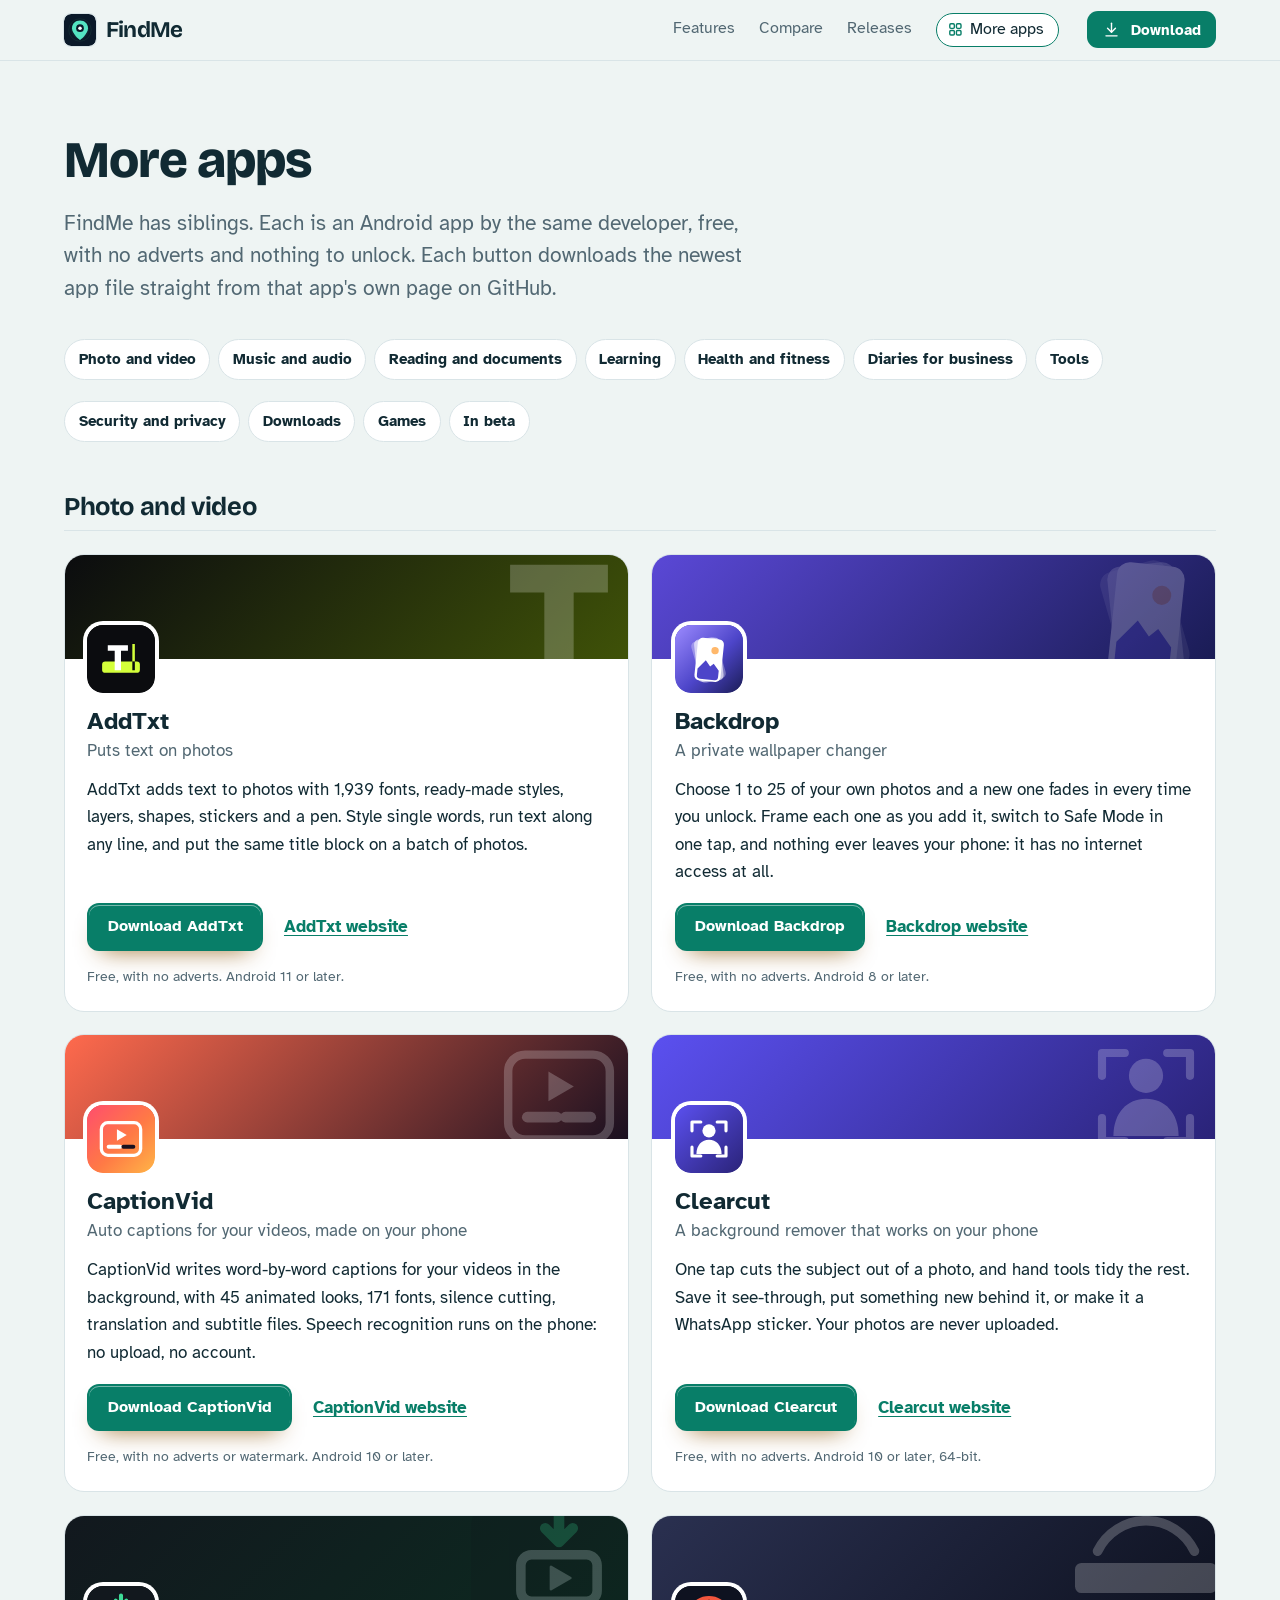
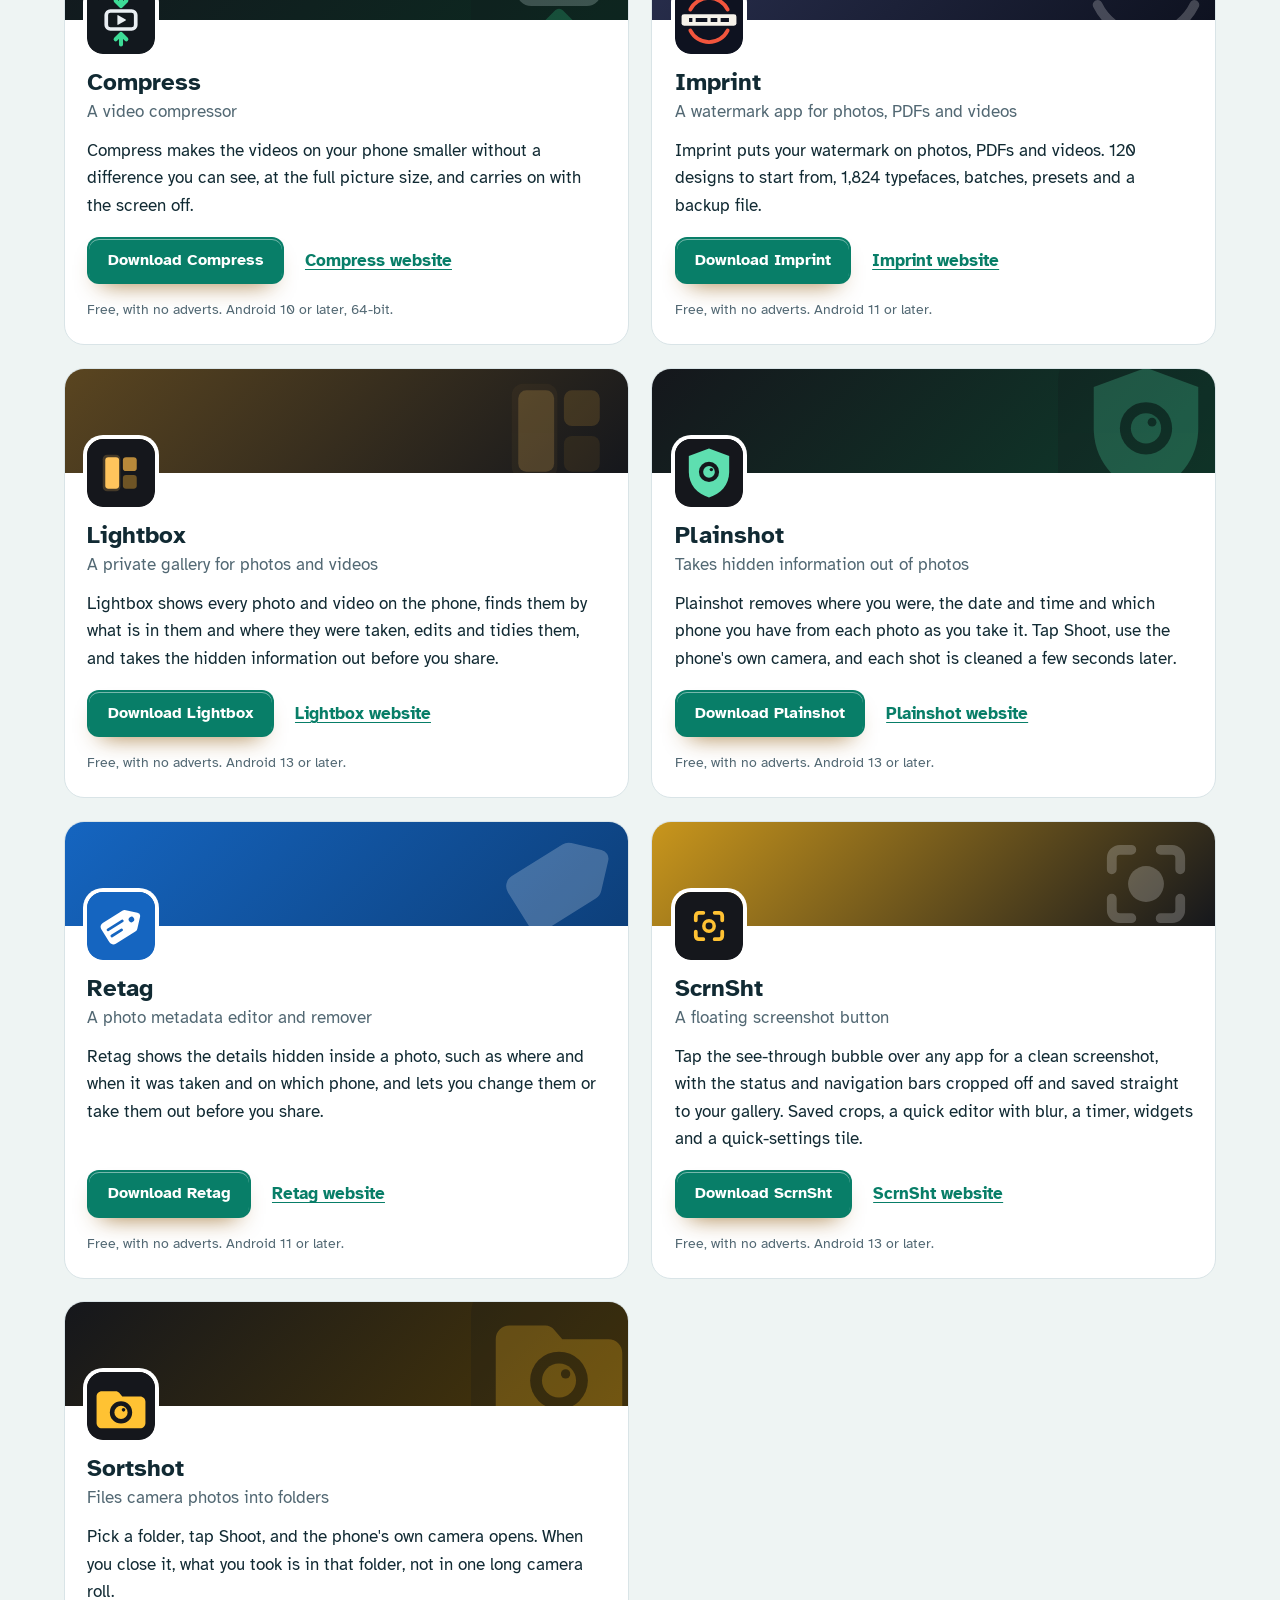
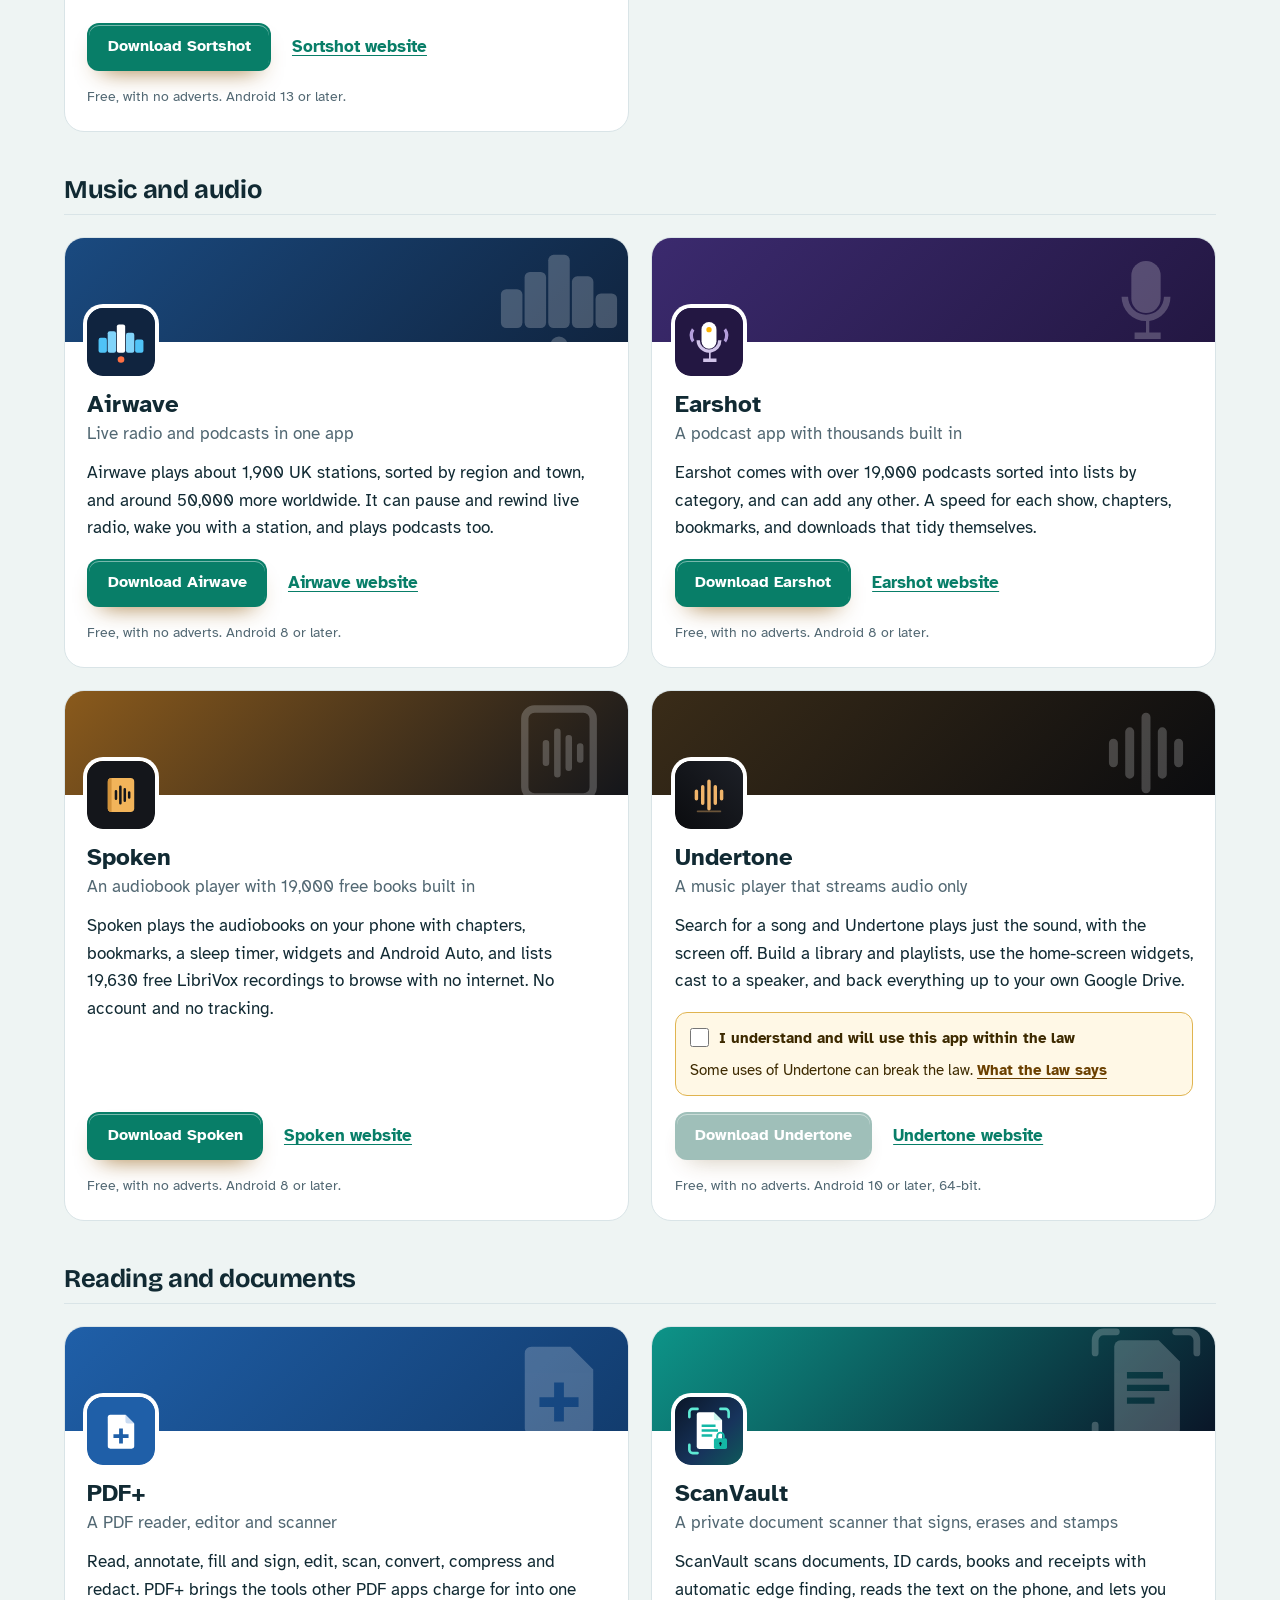
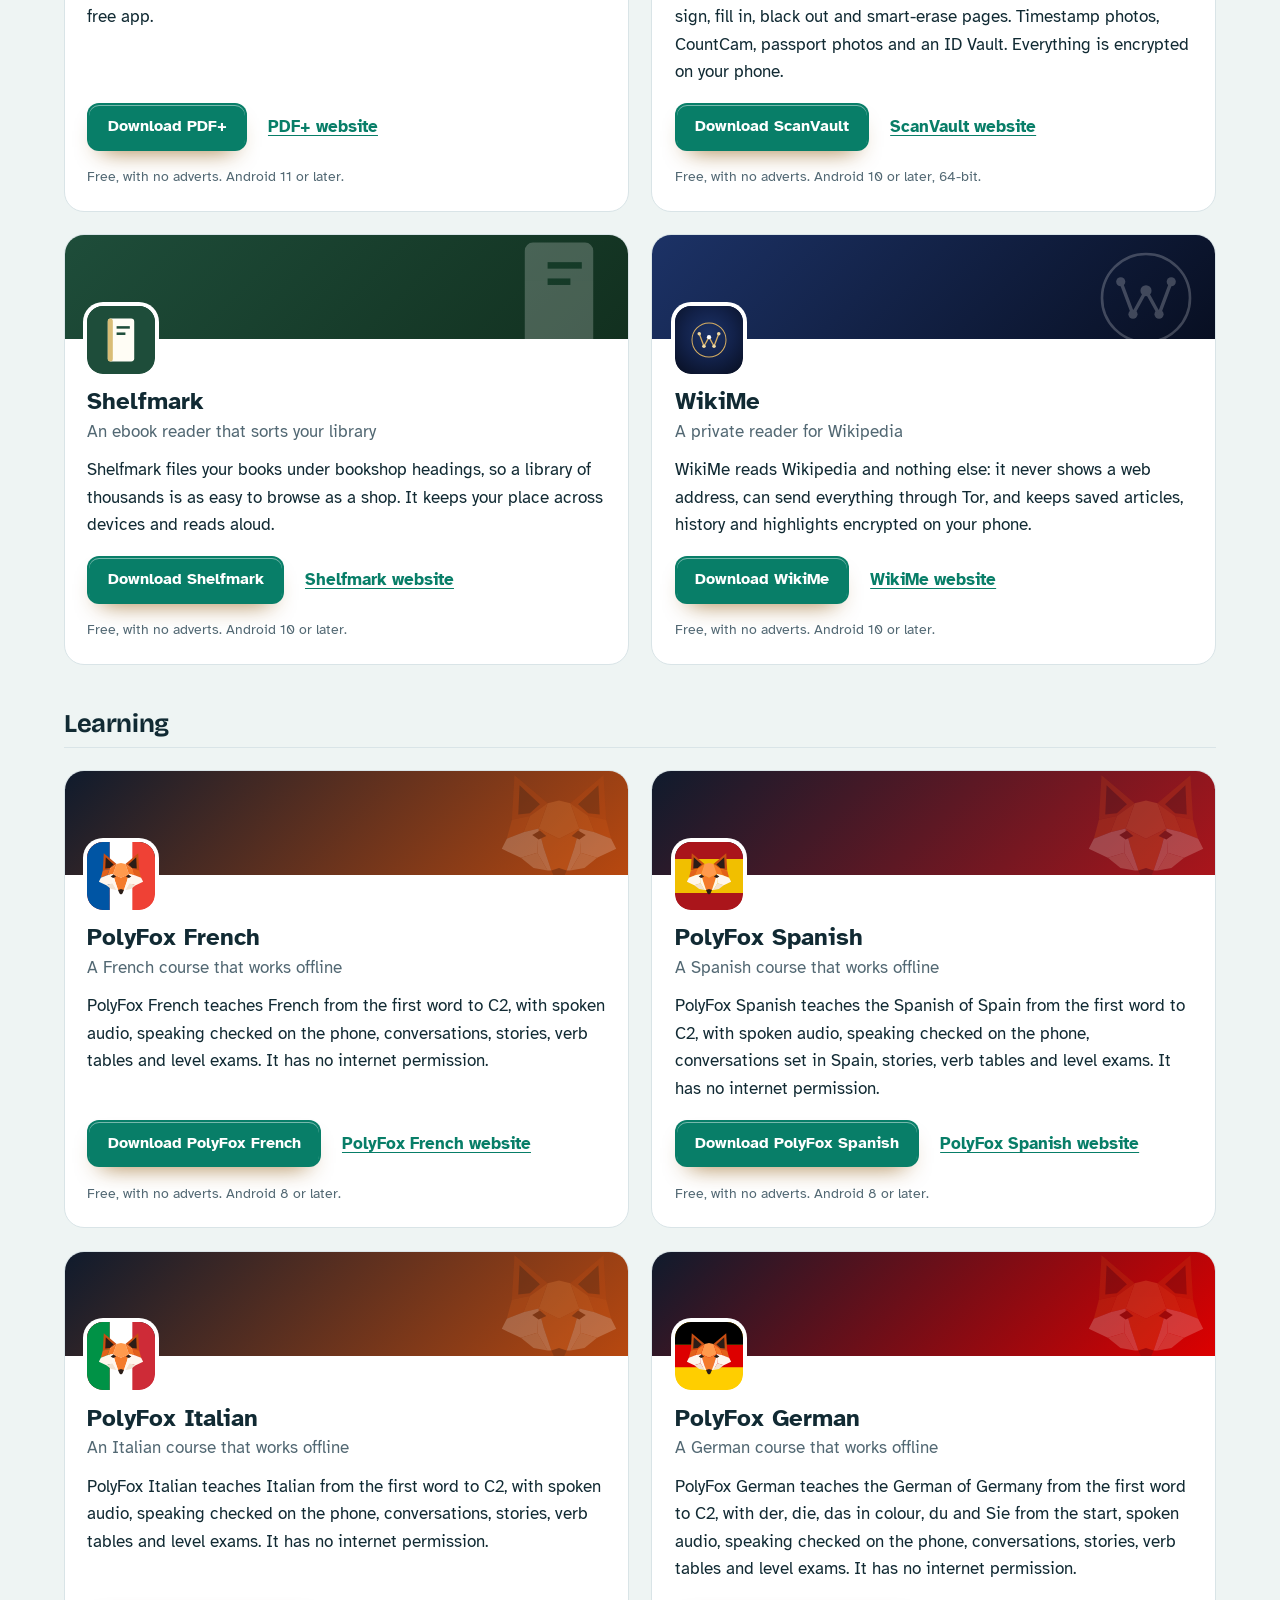
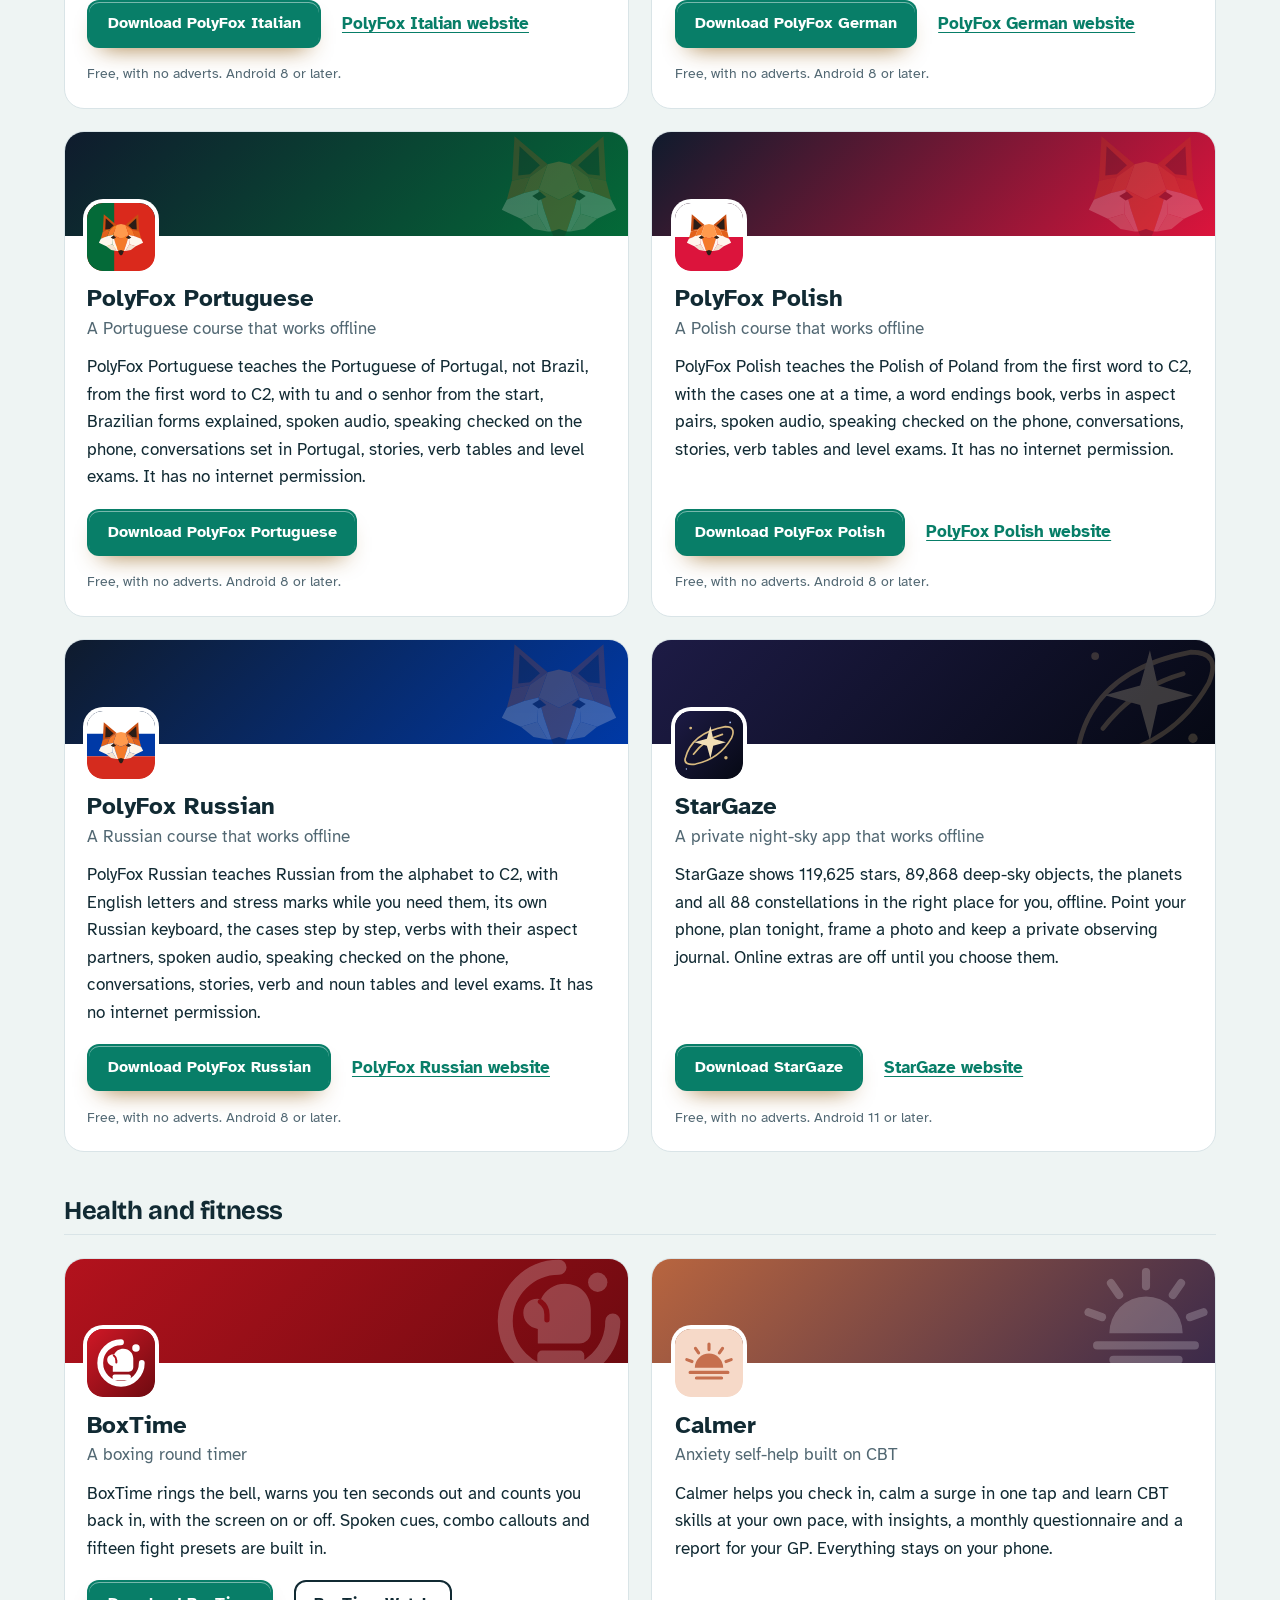
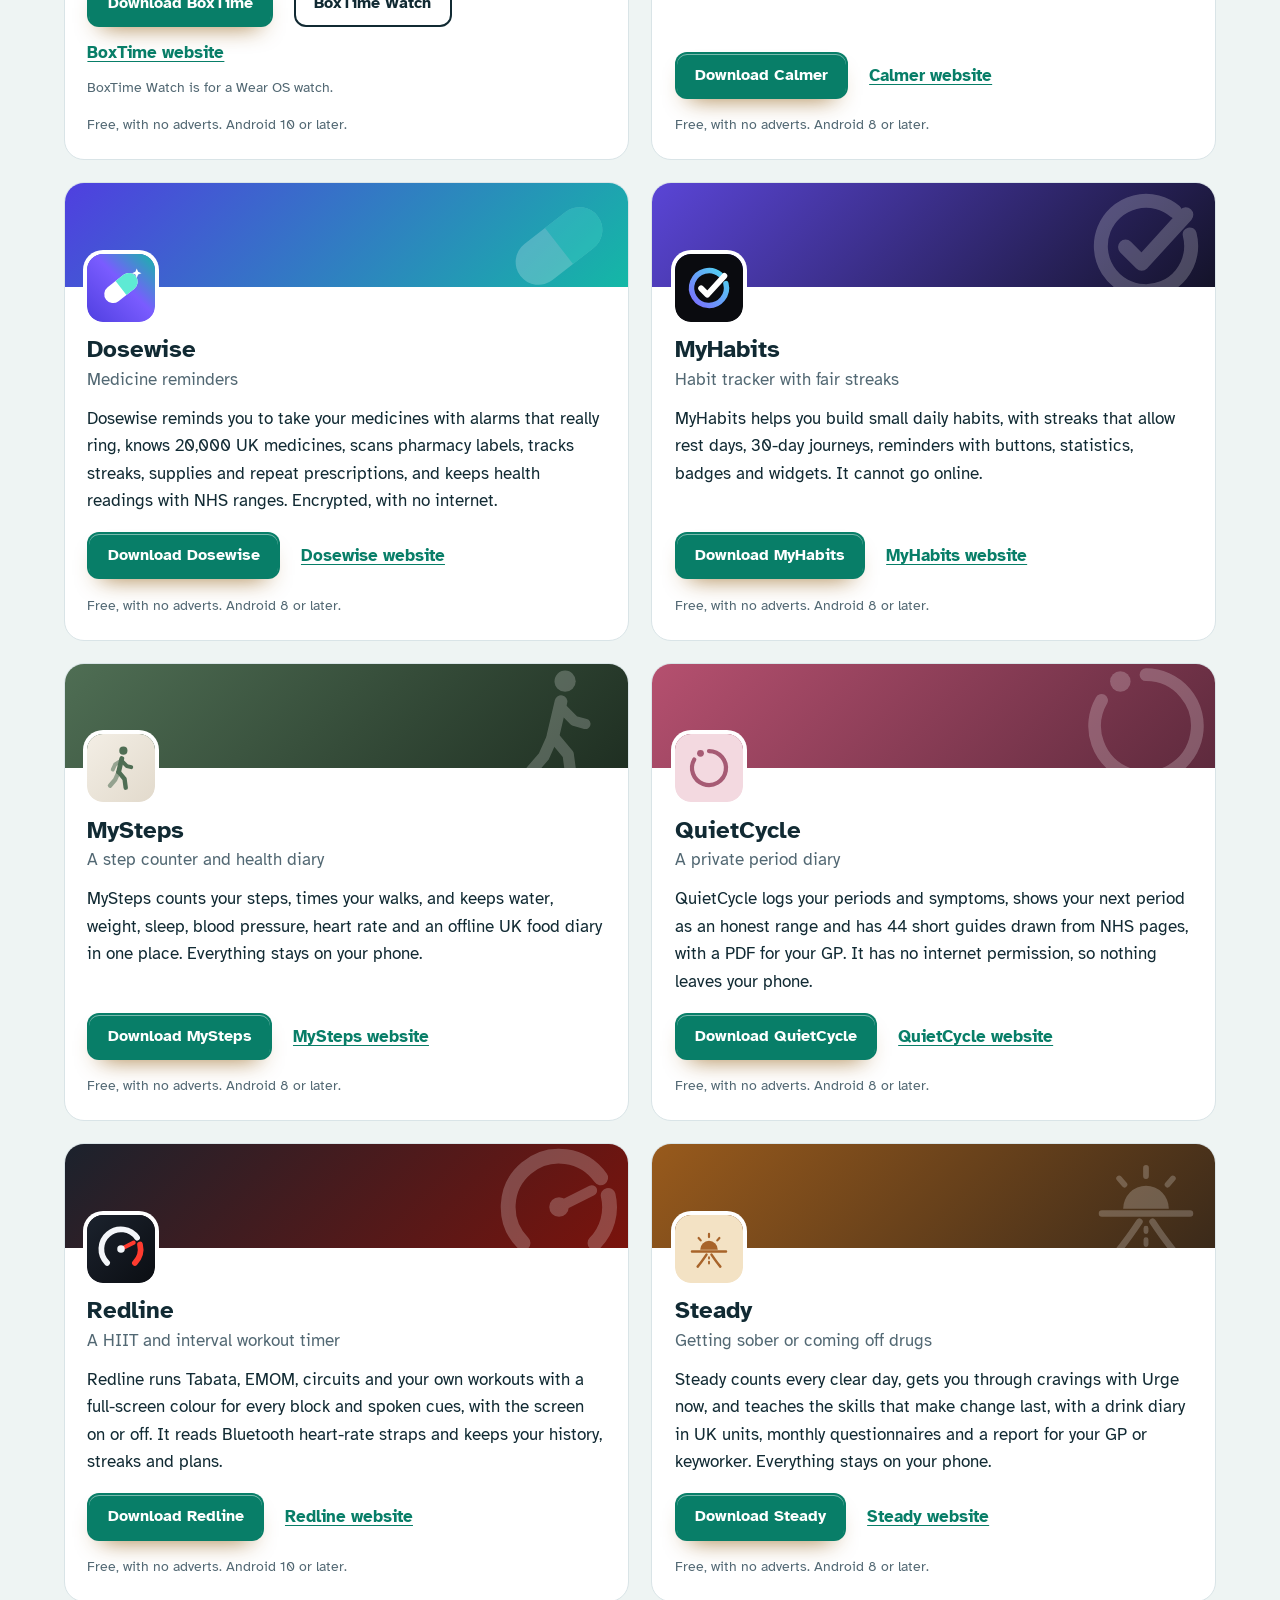
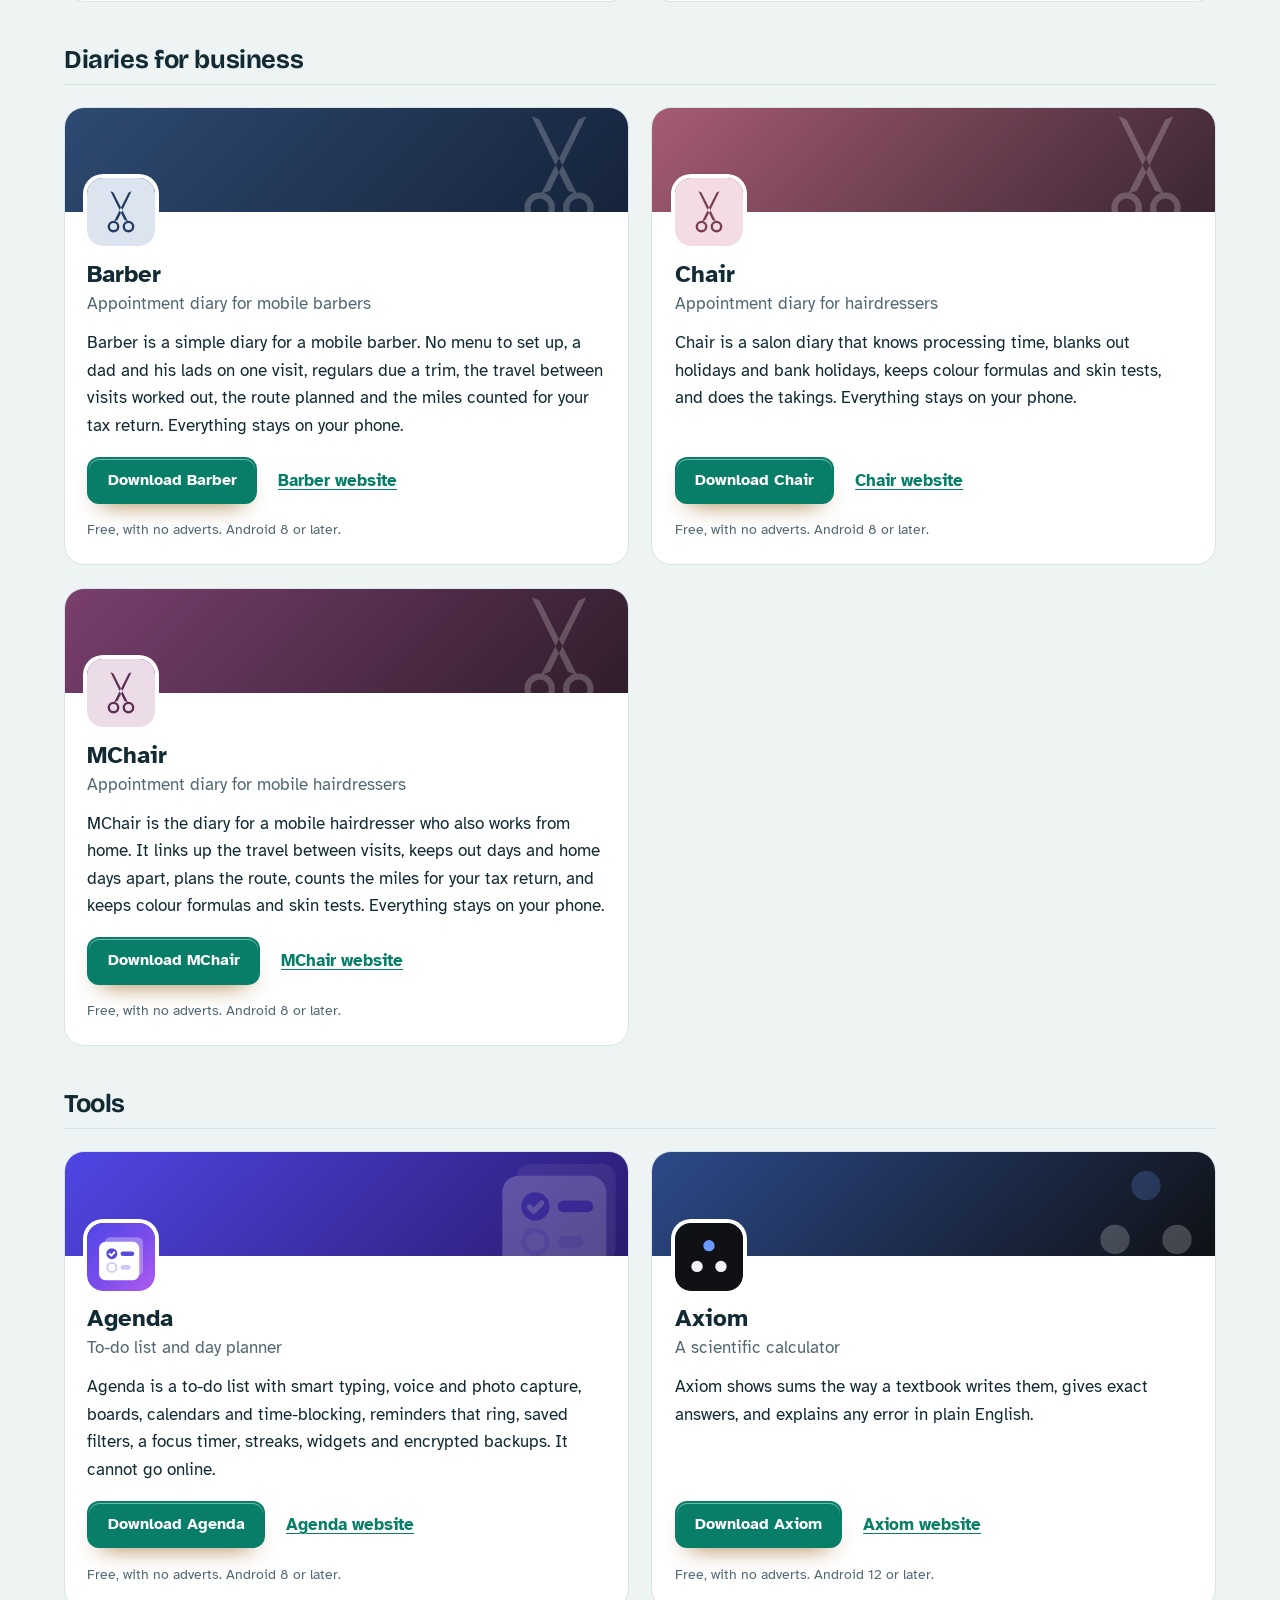
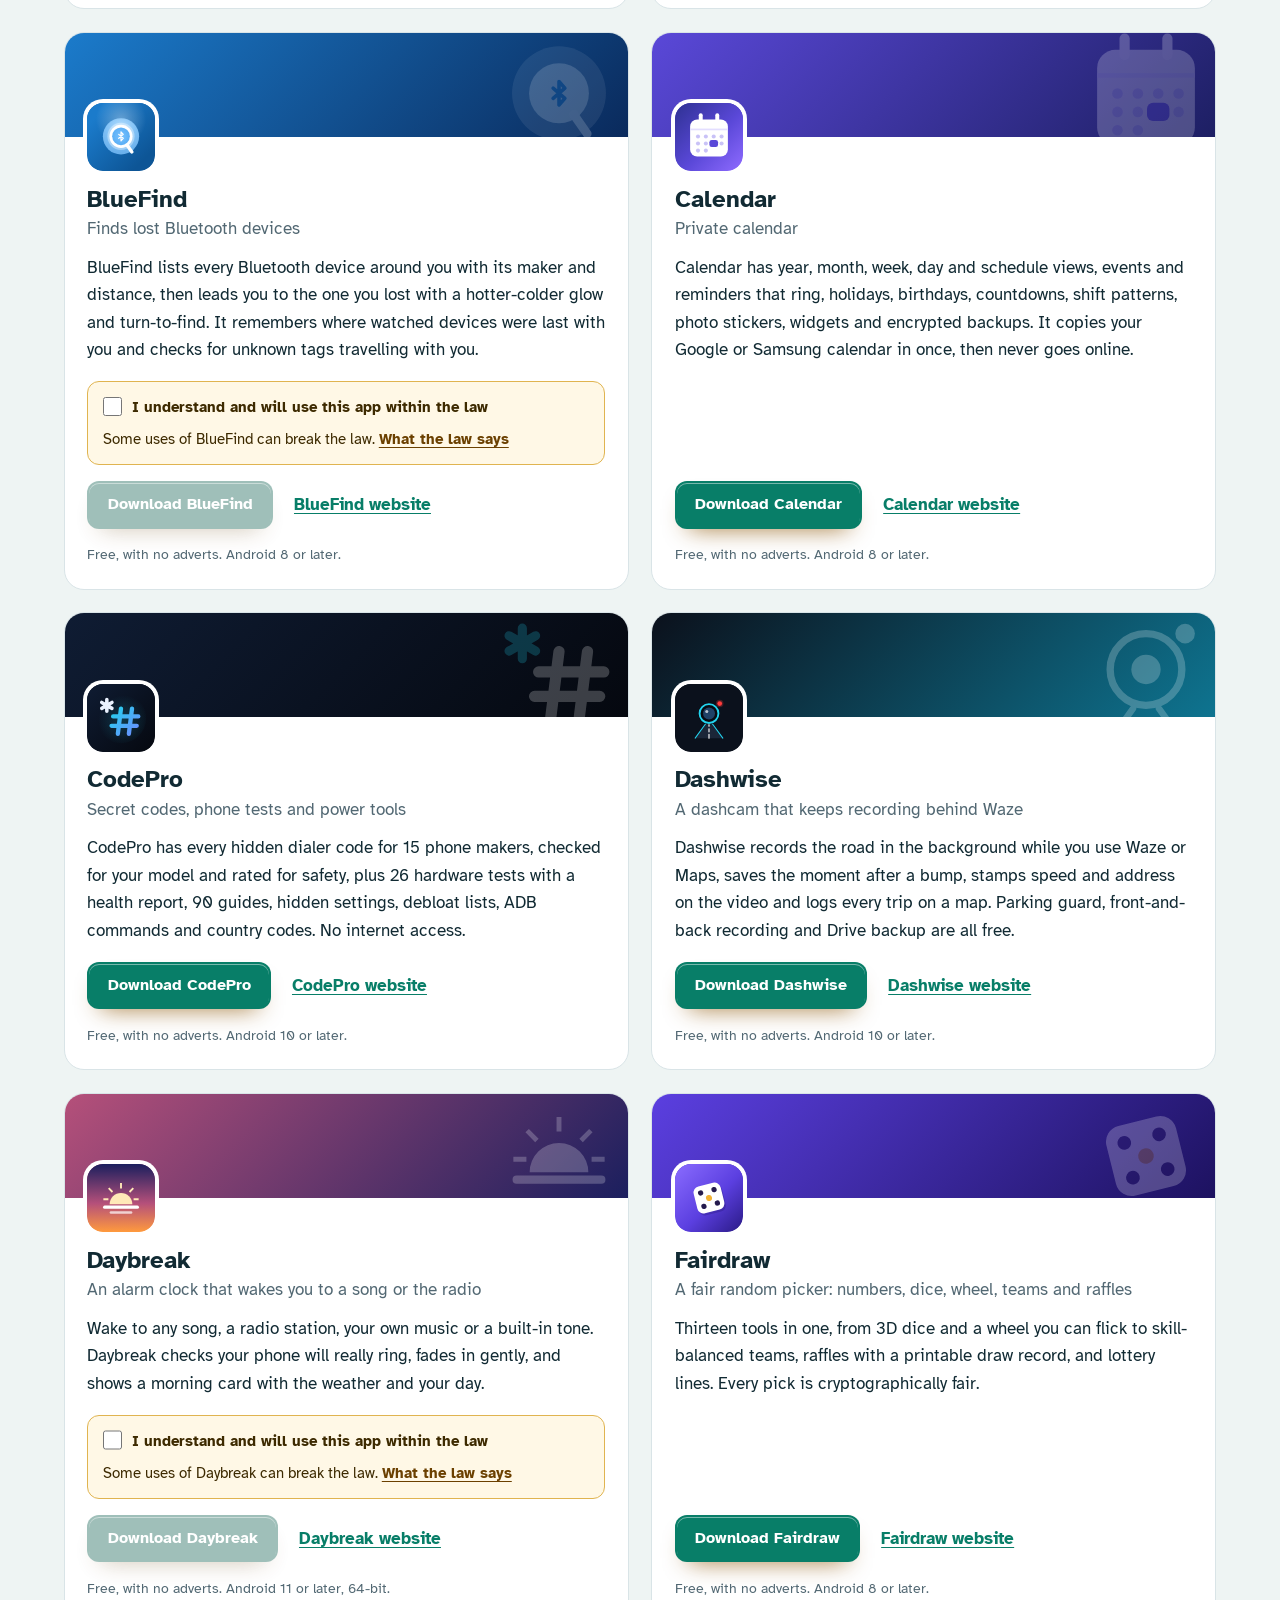
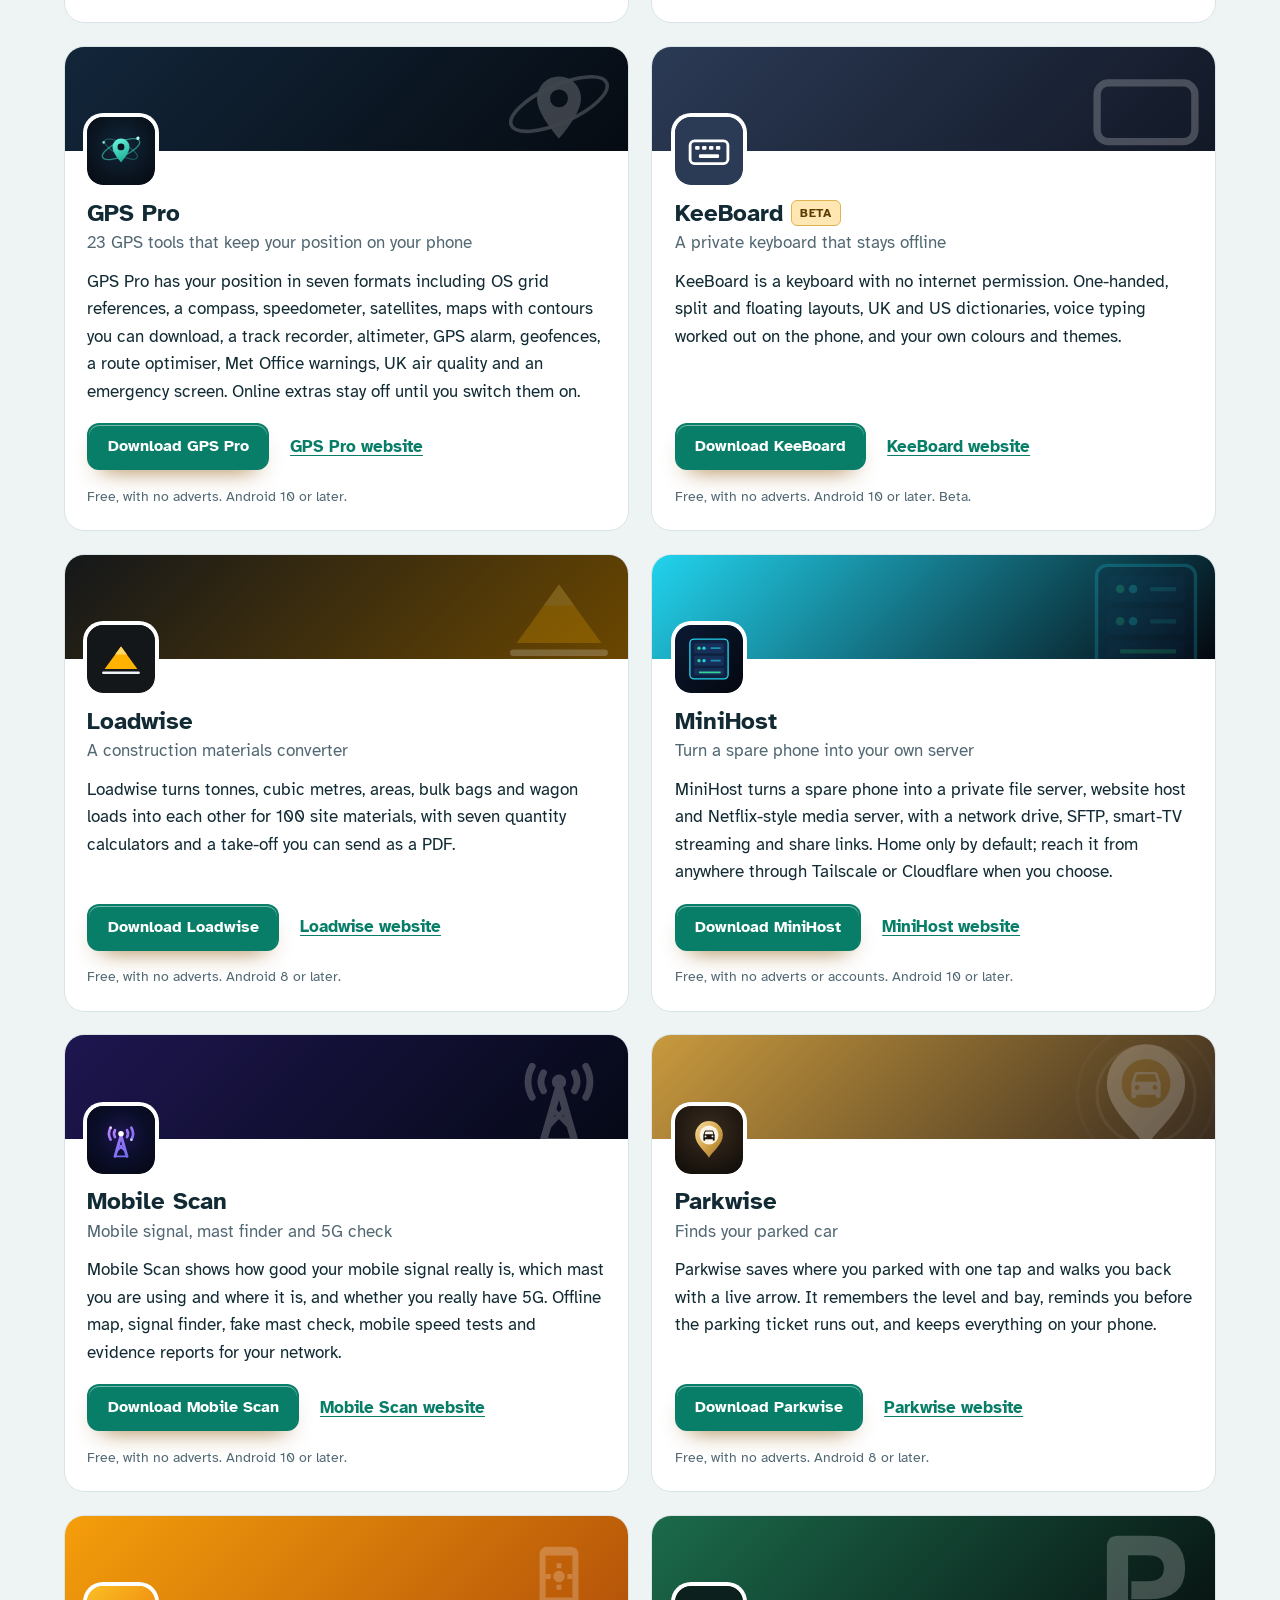
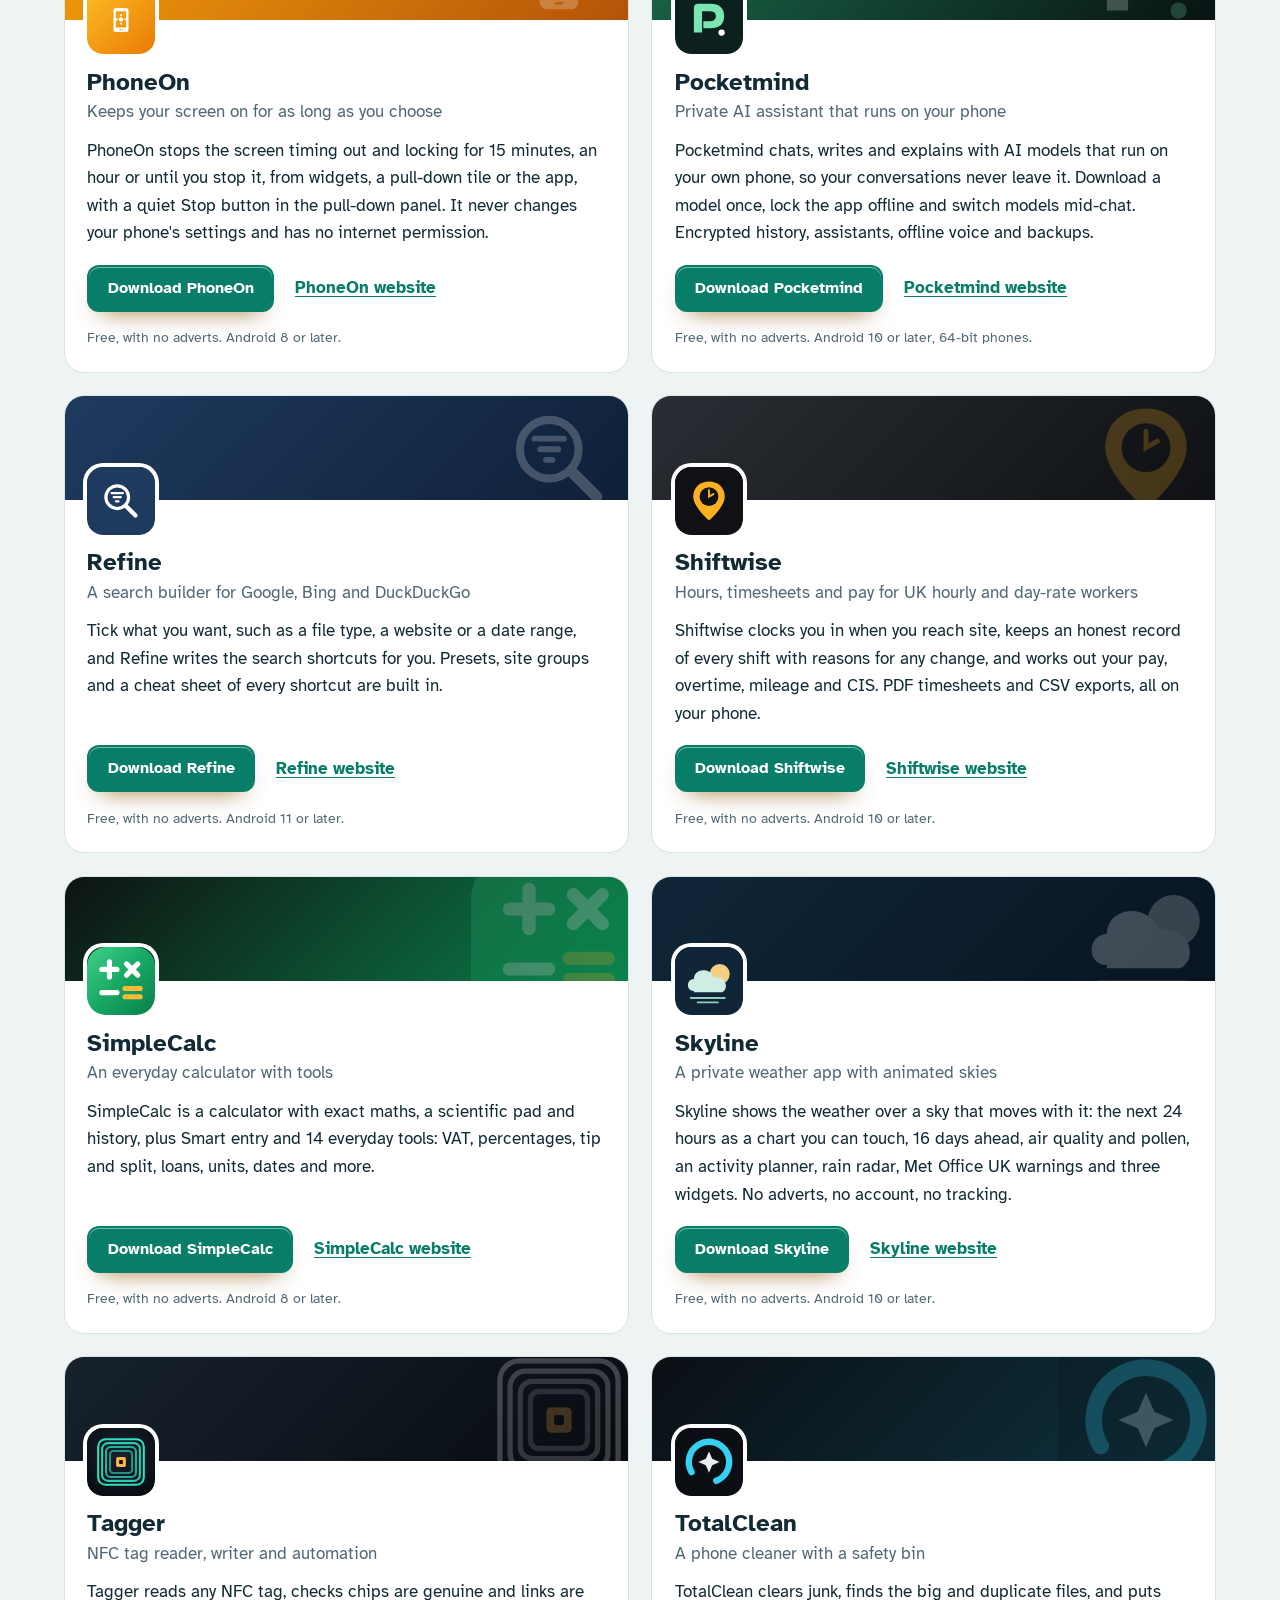
==== more-apps.html @ 7f09a2e6 "More apps: add MegaGen" ====
<!DOCTYPE html>
<html lang="en-GB">
<head>
<meta charset="utf-8">
<meta name="viewport" content="width=device-width, initial-scale=1">
<title>More free Android apps from the maker of FindMe</title>
<meta name="description" content="All 92 free Android apps from the maker of FindMe, in one list by category, each with its download and a link to its website.">
<meta name="author" content="Jonathan Jackson">
<link rel="canonical" href="https://customgpter.github.io/findme/more-apps.html">
<meta name="theme-color" content="#eef4f3" media="(prefers-color-scheme: light)">
<meta name="theme-color" content="#091421" media="(prefers-color-scheme: dark)">
<meta property="og:type" content="website">
<meta property="og:site_name" content="FindMe">
<meta property="og:title" content="More free Android apps from the maker of FindMe">
<meta property="og:description" content="All 92 free Android apps from the maker of FindMe, in one list by category, each with its download and a link to its website.">
<meta property="og:url" content="https://customgpter.github.io/findme/more-apps.html">
<meta property="og:image" content="https://customgpter.github.io/findme/assets/og.png">
<meta property="og:image:width" content="1200">
<meta property="og:image:height" content="630">
<meta property="og:image:alt" content="FindMe&#x27;s home screen: a teal map pin over the words Your location. Your choice.">
<meta property="og:locale" content="en_GB">
<meta name="twitter:card" content="summary_large_image">
<link rel="icon" href="./assets/favicon.svg" type="image/svg+xml">
<link rel="apple-touch-icon" href="./assets/apple-touch-icon.png">
<link rel="preload" href="./assets/fonts/bricolage-grotesque-latin.woff2" as="font" type="font/woff2" crossorigin>
<link rel="preload" href="./assets/fonts/atkinson-hyperlegible-latin-400-normal.woff2" as="font" type="font/woff2" crossorigin>
<link rel="stylesheet" href="./assets/site.css?v=1">
<link rel="stylesheet" href="./assets/house.css?v=1">
<script type="application/ld+json">{"@context":"https://schema.org","@type":"ItemList","name":"Apps from the maker of FindMe","url":"https://customgpter.github.io/findme/more-apps.html","itemListElement":[{"@type":"ListItem","position":1,"name":"AddTxt","url":"https://customgpter.github.io/addtxt/"},{"@type":"ListItem","position":2,"name":"Backdrop","url":"https://customgpter.github.io/backdrop/"},{"@type":"ListItem","position":3,"name":"CaptionVid","url":"https://customgpter.github.io/captionvid/"},{"@type":"ListItem","position":4,"name":"Clearcut","url":"https://customgpter.github.io/clearcut/"},{"@type":"ListItem","position":5,"name":"Compress","url":"https://customgpter.github.io/compress/"},{"@type":"ListItem","position":6,"name":"Imprint","url":"https://customgpter.github.io/imprint/"},{"@type":"ListItem","position":7,"name":"Lightbox","url":"https://customgpter.github.io/lightbox/"},{"@type":"ListItem","position":8,"name":"Plainshot","url":"https://customgpter.github.io/plainshot/"},{"@type":"ListItem","position":9,"name":"Retag","url":"https://customgpter.github.io/retag/"},{"@type":"ListItem","position":10,"name":"ScrnSht","url":"https://customgpter.github.io/scrnsht/"},{"@type":"ListItem","position":11,"name":"Sortshot","url":"https://customgpter.github.io/sortshot/"},{"@type":"ListItem","position":12,"name":"Airwave","url":"https://customgpter.github.io/airwave/"},{"@type":"ListItem","position":13,"name":"Earshot","url":"https://customgpter.github.io/earshot/"},{"@type":"ListItem","position":14,"name":"Spoken","url":"https://customgpter.github.io/spoken/"},{"@type":"ListItem","position":15,"name":"Undertone","url":"https://customgpter.github.io/undertone/"},{"@type":"ListItem","position":16,"name":"PDF+","url":"https://customgpter.github.io/pdfplus/"},{"@type":"ListItem","position":17,"name":"ScanVault","url":"https://customgpter.github.io/scanvault/"},{"@type":"ListItem","position":18,"name":"Shelfmark","url":"https://customgpter.github.io/shelfmark/"},{"@type":"ListItem","position":19,"name":"WikiMe","url":"https://customgpter.github.io/wikime/"},{"@type":"ListItem","position":20,"name":"PolyFox French","url":"https://customgpter.github.io/polyfox/"},{"@type":"ListItem","position":21,"name":"PolyFox German","url":"https://customgpter.github.io/polyfox-german/"},{"@type":"ListItem","position":22,"name":"PolyFox Polish","url":"https://customgpter.github.io/polyfox-polish/"},{"@type":"ListItem","position":23,"name":"PolyFox Russian","url":"https://customgpter.github.io/polyfox-russian/"},{"@type":"ListItem","position":24,"name":"StarGaze","url":"https://customgpter.github.io/stargaze/"},{"@type":"ListItem","position":25,"name":"BoxTime","url":"https://customgpter.github.io/boxtime/"},{"@type":"ListItem","position":26,"name":"Calmer","url":"https://customgpter.github.io/calmer/"},{"@type":"ListItem","position":27,"name":"Dosewise","url":"https://customgpter.github.io/dosewise/"},{"@type":"ListItem","position":28,"name":"MyHabits","url":"https://customgpter.github.io/myhabits/"},{"@type":"ListItem","position":29,"name":"MySteps","url":"https://customgpter.github.io/mysteps/"},{"@type":"ListItem","position":30,"name":"QuietCycle","url":"https://customgpter.github.io/quietcycle/"},{"@type":"ListItem","position":31,"name":"Redline","url":"https://customgpter.github.io/redline/"},{"@type":"ListItem","position":32,"name":"Steady","url":"https://customgpter.github.io/steady/"},{"@type":"ListItem","position":33,"name":"Barber","url":"https://customgpter.github.io/barber/"},{"@type":"ListItem","position":34,"name":"Chair","url":"https://customgpter.github.io/chair/"},{"@type":"ListItem","position":35,"name":"MChair","url":"https://customgpter.github.io/mchair/"},{"@type":"ListItem","position":36,"name":"Agenda","url":"https://customgpter.github.io/agenda/"},{"@type":"ListItem","position":37,"name":"Axiom","url":"https://customgpter.github.io/axiom/"},{"@type":"ListItem","position":38,"name":"BlueFind","url":"https://customgpter.github.io/bluefind/"},{"@type":"ListItem","position":39,"name":"Calendar","url":"https://customgpter.github.io/calendar/"},{"@type":"ListItem","position":40,"name":"CodePro","url":"https://customgpter.github.io/codepro/"},{"@type":"ListItem","position":41,"name":"Dashwise","url":"https://customgpter.github.io/dashwise/"},{"@type":"ListItem","position":42,"name":"Daybreak","url":"https://customgpter.github.io/daybreak/"},{"@type":"ListItem","position":43,"name":"Fairdraw","url":"https://customgpter.github.io/fairdraw/"},{"@type":"ListItem","position":44,"name":"GPS Pro","url":"https://customgpter.github.io/gpspro/"},{"@type":"ListItem","position":45,"name":"KeeBoard","url":"https://customgpter.github.io/keeboard/"},{"@type":"ListItem","position":46,"name":"Loadwise","url":"https://customgpter.github.io/loadwise/"},{"@type":"ListItem","position":47,"name":"MiniHost","url":"https://customgpter.github.io/minihost/"},{"@type":"ListItem","position":48,"name":"Mobile Scan","url":"https://customgpter.github.io/mobilescan/"},{"@type":"ListItem","position":49,"name":"Parkwise","url":"https://customgpter.github.io/parkwise/"},{"@type":"ListItem","position":50,"name":"Pocketmind","url":"https://customgpter.github.io/pocketmind/"},{"@type":"ListItem","position":51,"name":"Refine","url":"https://customgpter.github.io/refine/"},{"@type":"ListItem","position":52,"name":"Shiftwise","url":"https://customgpter.github.io/shiftwise/"},{"@type":"ListItem","position":53,"name":"SimpleCalc","url":"https://customgpter.github.io/simplecalc/"},{"@type":"ListItem","position":54,"name":"Skyline","url":"https://customgpter.github.io/skyline/"},{"@type":"ListItem","position":55,"name":"Tagger","url":"https://customgpter.github.io/tagger/"},{"@type":"ListItem","position":56,"name":"TotalClean","url":"https://customgpter.github.io/totalclean/"},{"@type":"ListItem","position":57,"name":"TVLink","url":"https://customgpter.github.io/tvlink/"},{"@type":"ListItem","position":58,"name":"Unbox","url":"https://customgpter.github.io/unbox/"},{"@type":"ListItem","position":59,"name":"WhatsKeep","url":"https://customgpter.github.io/whatskeep/"},{"@type":"ListItem","position":60,"name":"WiFi Scan","url":"https://customgpter.github.io/wifiscan/"},{"@type":"ListItem","position":61,"name":"Auditly","url":"https://customgpter.github.io/auditly/"},{"@type":"ListItem","position":62,"name":"Backchannel","url":"https://customgpter.github.io/backchannel/"},{"@type":"ListItem","position":63,"name":"ENotes","url":"https://customgpter.github.io/enotes/"},{"@type":"ListItem","position":64,"name":"FindMe","url":"https://customgpter.github.io/findme/"},{"@type":"ListItem","position":65,"name":"iLock","url":"https://customgpter.github.io/ilock/"},{"@type":"ListItem","position":66,"name":"ImSafe","url":"https://customgpter.github.io/imsafe/"},{"@type":"ListItem","position":67,"name":"IShred","url":"https://customgpter.github.io/ishred/"},{"@type":"ListItem","position":68,"name":"LockBox","url":"https://customgpter.github.io/lockbox/"},{"@type":"ListItem","position":69,"name":"PassVault","url":"https://customgpter.github.io/passvault/"},{"@type":"ListItem","position":70,"name":"SpyFind","url":"https://customgpter.github.io/spyfind/"},{"@type":"ListItem","position":71,"name":"TextWipe","url":"https://customgpter.github.io/textwipe/"},{"@type":"ListItem","position":72,"name":"Tracewire","url":"https://customgpter.github.io/tracewire/"},{"@type":"ListItem","position":73,"name":"Vigil","url":"https://customgpter.github.io/vigil/"},{"@type":"ListItem","position":74,"name":"Grab","url":"https://customgpter.github.io/grab/"},{"@type":"ListItem","position":75,"name":"Swarm","url":"https://customgpter.github.io/swarm/"},{"@type":"ListItem","position":76,"name":"Plane Games","url":"https://customgpter.github.io/plane-games/"},{"@type":"ListItem","position":77,"name":"Ninefold","url":"https://customgpter.github.io/ninefold/"},{"@type":"ListItem","position":78,"name":"Cubewise","url":"https://customgpter.github.io/cubewise/"},{"@type":"ListItem","position":79,"name":"Tilewise","url":"https://customgpter.github.io/tilewise/"},{"@type":"ListItem","position":80,"name":"Letterwise","url":"https://customgpter.github.io/letterwise/"},{"@type":"ListItem","position":81,"name":"Kingside","url":"https://customgpter.github.io/kingside/"},{"@type":"ListItem","position":82,"name":"Deckhand","url":"https://customgpter.github.io/deckhand/"},{"@type":"ListItem","position":83,"name":"SNESForge","url":"https://customgpter.github.io/snesforge/"},{"@type":"ListItem","position":84,"name":"Fame Boy","url":"https://customgpter.github.io/fameboy/"},{"@type":"ListItem","position":85,"name":"PSPPro","url":"https://customgpter.github.io/psppro/"},{"@type":"ListItem","position":86,"name":"MegaGen","url":"https://customgpter.github.io/megagen/"},{"@type":"ListItem","position":87,"name":"QVR","url":"https://customgpter.github.io/qvr/"},{"@type":"ListItem","position":88,"name":"QVR Watch","url":"https://customgpter.github.io/qvr-watch/"},{"@type":"ListItem","position":89,"name":"QVRLite","url":"https://customgpter.github.io/qvrlite/"},{"@type":"ListItem","position":90,"name":"Onionz","url":"https://customgpter.github.io/onionz/"},{"@type":"ListItem","position":91,"name":"OnionzWeb","url":"https://customgpter.github.io/onionzweb/"}]}</script>
<link rel="stylesheet" href="./assets/apps-list.css?v=1">
<script src="./assets/apps-list.js?v=1" defer></script>
</head>
<body>
<a class="skip" href="#main">Skip to content</a>
<header class="masthead">
<div class="wrap">
<a class="brand" href="./" aria-label="FindMe home"><svg viewBox="0 0 108 108" aria-hidden="true"><rect width="108" height="108" rx="24" fill="#0B1929"/><path fill="none" stroke="#20483F" stroke-width="1.2" d="M16,54a38,38 0,1 0,76 0a38,38 0,1 0,-76 0M26,54a28,28 0,1 0,56 0a28,28 0,1 0,-56 0"/><path fill="#54E4C2" d="M54,22c-16,0 -27,11 -27,26c0,20 27,40 27,40s27,-20 27,-40c0,-15 -11,-26 -27,-26z"/><path fill="#0B1929" d="M54,35a13,13 0,1 1,0 26a13,13 0,1 1,0 -26"/><path fill="#FFFFFF" d="M54,42a6,6 0,1 1,0 12a6,6 0,1 1,0 -12"/></svg><span>FindMe</span></a>
<nav aria-label="Main"><ul><li><a href="./#features">Features</a></li><li><a href="./compare.html">Compare</a></li><li><a href="./releases.html">Releases</a></li><li><a class="more-apps" href="./more-apps.html" aria-current="page"><svg class="ico" viewBox="0 0 24 24" aria-hidden="true"><rect x="4" y="4" width="6.5" height="6.5" rx="1.6"/><rect x="13.5" y="4" width="6.5" height="6.5" rx="1.6"/><rect x="4" y="13.5" width="6.5" height="6.5" rx="1.6"/><rect x="13.5" y="13.5" width="6.5" height="6.5" rx="1.6"/></svg>More apps</a></li></ul></nav>
<a class="button small" href="https://github.com/CustomGPTer/findme/releases/latest/download/FindMe.apk"><svg class="ico" viewBox="0 0 24 24" aria-hidden="true"><path d="M12 4v11"/><path d="M7 10.5l5 5 5-5"/><path d="M5 20h14"/></svg>Download</a>
</div>
</header>
<main id="main" class="doc">
<div class="wrap">
<div class="measure">
<h1>More apps</h1>
<p class="lede">FindMe has siblings. Each is an Android app by the same developer, free, with no adverts and nothing to unlock. Each button downloads the newest app file straight from that app's own page on GitHub.</p>
</div>
<!-- apps:start -->
<nav class="mapps-jump" aria-label="App groups"><ul><li><a href="#apps-photo">Photo and video</a></li><li><a href="#apps-audio">Music and audio</a></li><li><a href="#apps-reading">Reading and documents</a></li><li><a href="#apps-learning">Learning</a></li><li><a href="#apps-health">Health and fitness</a></li><li><a href="#apps-diaries">Diaries for business</a></li><li><a href="#apps-tools">Tools</a></li><li><a href="#apps-security">Security and privacy</a></li><li><a href="#apps-downloads">Downloads</a></li><li><a href="#apps-games">Games</a></li><li><a href="#apps-testing">In beta</a></li></ul></nav>
<div class="mapps-group" role="group" aria-labelledby="apps-photo"><h2 class="mapps-cat" id="apps-photo">Photo and video</h2>
<ul class="mapps"><li class="mapp" style="--b:#0b0c0f;--b2:#3f5208"><div class="mapp-cover" aria-hidden="true"><svg viewBox="0 0 108 108"><path fill="#fff" d="M24 22h60v17H63v49H45V39H24z"/></svg></div><div class="mapp-body"><svg class="mapp-icon" viewBox="0 0 108 108" aria-hidden="true"><rect width="108" height="108" rx="24" fill="#0b0c0f"/><path fill="#d4ff3a" d="M29 58h50a5 5 0 0 1 5 5v8a5 5 0 0 1-5 5H29a5 5 0 0 1-5-5v-8a5 5 0 0 1 5-5z"/><path fill="#fff" d="M33 32h32v9H54v31H44V41H33z"/><path fill="#d4ff3a" d="M72 30h4v28h-4z"/><path fill="#0b0c0f" d="M72 58h4v14h-4z"/></svg><h3>AddTxt</h3><p class="mapp-kind">Puts text on photos</p><p class="mapp-say">AddTxt adds text to photos with 1,939 fonts, ready-made styles, layers, shapes, stickers and a pen. Style single words, run text along any line, and put the same title block on a batch of photos.</p><p class="mapp-go"><a class="button" href="https://github.com/CustomGPTer/addtxt/releases/latest/download/AddTxt.apk">Download AddTxt</a><a class="mapp-site" href="https://customgpter.github.io/addtxt/">AddTxt website</a></p><p class="mapp-needs">Free, with no adverts. Android 11 or later.</p></div></li>
<li class="mapp" style="--b:#5a48d6;--b2:#1a1c55"><div class="mapp-cover" aria-hidden="true"><svg viewBox="0 0 108 108"><g transform="translate(54 58) scale(1.3) translate(-54 -58)"><rect x="38" y="30" width="32" height="52" rx="6" fill="#fff" fill-opacity=".3" transform="rotate(-16 54 58)"/><rect x="38" y="30" width="32" height="52" rx="6" fill="#fff" fill-opacity=".6" transform="rotate(-6 54 58)"/><g transform="rotate(6 54 58)"><rect x="38" y="30" width="32" height="52" rx="6" fill="#fff"/><path d="M41 68l9-11 6 7 4-4 7 8v8a4 4 0 0 1-4 4H45a4 4 0 0 1-4-4z" fill="#4d45c9"/><circle cx="60" cy="44" r="4.5" fill="#FFB86B"/></g></g></svg></div><div class="mapp-body"><svg class="mapp-icon" viewBox="0 0 108 108" aria-hidden="true"><defs><linearGradient id="i-backdrop-mapp-cc" x1="0" y1="0" x2="1" y2="1"><stop offset="0" stop-color="#9c8bff"/><stop offset=".55" stop-color="#4d45c9"/><stop offset="1" stop-color="#1a1c55"/></linearGradient></defs><rect width="108" height="108" rx="24" fill="url(#i-backdrop-mapp-cc)"/><g transform="translate(54 58) scale(1.3) translate(-54 -58)"><rect x="38" y="30" width="32" height="52" rx="6" fill="#fff" fill-opacity=".3" transform="rotate(-16 54 58)"/><rect x="38" y="30" width="32" height="52" rx="6" fill="#fff" fill-opacity=".6" transform="rotate(-6 54 58)"/><g transform="rotate(6 54 58)"><rect x="38" y="30" width="32" height="52" rx="6" fill="#fff"/><path d="M41 68l9-11 6 7 4-4 7 8v8a4 4 0 0 1-4 4H45a4 4 0 0 1-4-4z" fill="#4d45c9"/><circle cx="60" cy="44" r="4.5" fill="#FFB86B"/></g></g></svg><h3>Backdrop</h3><p class="mapp-kind">A private wallpaper changer</p><p class="mapp-say">Choose 1 to 25 of your own photos and a new one fades in every time you unlock. Frame each one as you add it, switch to Safe Mode in one tap, and nothing ever leaves your phone: it has no internet access at all.</p><p class="mapp-go"><a class="button" href="https://github.com/CustomGPTer/backdrop/releases/latest/download/Backdrop.apk">Download Backdrop</a><a class="mapp-site" href="https://customgpter.github.io/backdrop/">Backdrop website</a></p><p class="mapp-needs">Free, with no adverts. Android 8 or later.</p></div></li>
<li class="mapp" style="--b:#ff6a4d;--b2:#1a1020"><div class="mapp-cover" aria-hidden="true"><svg viewBox="0 0 108 108"><g transform="translate(54 54) scale(1.3) translate(-54 -54)"><path d="M38,34 h32 a8,8 0 0 1 8,8 v24 a8,8 0 0 1 -8,8 h-32 a8,8 0 0 1 -8,-8 v-24 a8,8 0 0 1 8,-8 z" fill="none" stroke="#fff" stroke-width="4"/><path d="M49,42 L61,49 L49,56 Z" fill="#fff"/><path d="M39,61 h14 a2.5,2.5 0 0 1 0,5 h-14 a2.5,2.5 0 0 1 0,-5 z" fill="#fff"/><path d="M57,61 h12 a2.5,2.5 0 0 1 0,5 h-12 a2.5,2.5 0 0 1 0,-5 z" fill="#ffffff"/></g></svg></div><div class="mapp-body"><svg class="mapp-icon" viewBox="0 0 108 108" aria-hidden="true"><defs><linearGradient id="i-captionvid-cvbg" x1="0" y1="0" x2="1" y2="1"><stop offset="0" stop-color="#ff4d6d"/><stop offset=".55" stop-color="#ff7a45"/><stop offset="1" stop-color="#ffb547"/></linearGradient></defs><rect width="108" height="108" rx="24" fill="url(#i-captionvid-cvbg)"/><g transform="translate(54 54) scale(1.3) translate(-54 -54)"><path d="M38,34 h32 a8,8 0 0 1 8,8 v24 a8,8 0 0 1 -8,8 h-32 a8,8 0 0 1 -8,-8 v-24 a8,8 0 0 1 8,-8 z" fill="none" stroke="#fff" stroke-width="4"/><path d="M49,42 L61,49 L49,56 Z" fill="#fff"/><path d="M39,61 h14 a2.5,2.5 0 0 1 0,5 h-14 a2.5,2.5 0 0 1 0,-5 z" fill="#fff"/><path d="M57,61 h12 a2.5,2.5 0 0 1 0,5 h-12 a2.5,2.5 0 0 1 0,-5 z" fill="#1a1020"/></g></svg><h3>CaptionVid</h3><p class="mapp-kind">Auto captions for your videos, made on your phone</p><p class="mapp-say">CaptionVid writes word-by-word captions for your videos in the background, with 45 animated looks, 171 fonts, silence cutting, translation and subtitle files. Speech recognition runs on the phone: no upload, no account.</p><p class="mapp-go"><a class="button" href="https://github.com/CustomGPTer/captionvid/releases/latest/download/CaptionVid.apk">Download CaptionVid</a><a class="mapp-site" href="https://customgpter.github.io/captionvid/">CaptionVid website</a></p><p class="mapp-needs">Free, with no adverts or watermark. Android 10 or later.</p></div></li><li class="mapp" style="--b:#5b50f0;--b2:#2a2378"><div class="mapp-cover" aria-hidden="true"><svg viewBox="0 0 108 108"><circle cx="54" cy="41" r="10.5" fill="#fff"/><path d="M34 78c0-14.5 8.5-23 20-23s20 8.5 20 23z" fill="#fff"/><path d="M27 41V27h14M67 27h14v14M27 67v14h14M67 81h14V67" fill="none" stroke="#fff" stroke-width="5" stroke-linecap="round" stroke-linejoin="round"/></svg></div><div class="mapp-body"><svg class="mapp-icon" viewBox="0 0 108 108" aria-hidden="true"><defs><linearGradient id="i-clearcut-mapp-cc" x1="0" y1="0" x2="1" y2="1"><stop offset="0" stop-color="#5b50f0"/><stop offset="1" stop-color="#2a2378"/></linearGradient></defs><rect width="108" height="108" rx="24" fill="url(#i-clearcut-mapp-cc)"/><circle cx="54" cy="41" r="10.5" fill="#fff"/><path d="M34 78c0-14.5 8.5-23 20-23s20 8.5 20 23z" fill="#fff"/><path d="M27 41V27h14M67 27h14v14M27 67v14h14M67 81h14V67" fill="none" stroke="#fff" stroke-width="5" stroke-linecap="round" stroke-linejoin="round"/></svg><h3>Clearcut</h3><p class="mapp-kind">A background remover that works on your phone</p><p class="mapp-say">One tap cuts the subject out of a photo, and hand tools tidy the rest. Save it see-through, put something new behind it, or make it a WhatsApp sticker. Your photos are never uploaded.</p><p class="mapp-go"><a class="button" href="https://github.com/CustomGPTer/clearcut/releases/latest/download/Clearcut.apk">Download Clearcut</a><a class="mapp-site" href="https://customgpter.github.io/clearcut/">Clearcut website</a></p><p class="mapp-needs">Free, with no adverts. Android 10 or later, 64-bit.</p></div></li>
<li class="mapp" style="--b:#12181e;--b2:#0c2a20"><div class="mapp-cover" aria-hidden="true"><svg viewBox="0 0 108 108"><rect width="108" height="108" rx="24" fill="#12181e"/><g transform="translate(54 54) scale(1.3) translate(-54 -54)"><path fill="none" stroke="#e9eef3" stroke-width="4.5" stroke-linejoin="round" d="M41 43h26a5 5 0 0 1 5 5v12a5 5 0 0 1-5 5H41a5 5 0 0 1-5-5V48a5 5 0 0 1 5-5z"/><path fill="#e9eef3" d="M50.5 48.2l9.2 5.3a.6.6 0 0 1 0 1l-9.2 5.3a.6.6 0 0 1-.9-.5V48.7a.6.6 0 0 1 .9-.5z"/><path fill="none" stroke="#3ddc97" stroke-width="5" stroke-linecap="round" stroke-linejoin="round" d="M54 24v12M47.5 30.5 54 37l6.5-6.5M54 84V72M47.5 77.5 54 71l6.5 6.5"/></g></svg></div><div class="mapp-body"><svg class="mapp-icon" viewBox="0 0 108 108" aria-hidden="true"><rect width="108" height="108" rx="24" fill="#12181e"/><g transform="translate(54 54) scale(1.3) translate(-54 -54)"><path fill="none" stroke="#e9eef3" stroke-width="4.5" stroke-linejoin="round" d="M41 43h26a5 5 0 0 1 5 5v12a5 5 0 0 1-5 5H41a5 5 0 0 1-5-5V48a5 5 0 0 1 5-5z"/><path fill="#e9eef3" d="M50.5 48.2l9.2 5.3a.6.6 0 0 1 0 1l-9.2 5.3a.6.6 0 0 1-.9-.5V48.7a.6.6 0 0 1 .9-.5z"/><path fill="none" stroke="#3ddc97" stroke-width="5" stroke-linecap="round" stroke-linejoin="round" d="M54 24v12M47.5 30.5 54 37l6.5-6.5M54 84V72M47.5 77.5 54 71l6.5 6.5"/></g></svg><h3>Compress</h3><p class="mapp-kind">A video compressor</p><p class="mapp-say">Compress makes the videos on your phone smaller without a difference you can see, at the full picture size, and carries on with the screen off.</p><p class="mapp-go"><a class="button" href="https://github.com/CustomGPTer/compress/releases/latest/download/Compress.apk">Download Compress</a><a class="mapp-site" href="https://customgpter.github.io/compress/">Compress website</a></p><p class="mapp-needs">Free, with no adverts. Android 10 or later, 64-bit.</p></div></li>
<li class="mapp" style="--b:#2a3050;--b2:#0e1220"><div class="mapp-cover" aria-hidden="true"><svg viewBox="0 0 108 108"><g transform="translate(54 54) scale(1.32) translate(-54 -54)"><path d="M31.5 41.500A25 25 0 0 1 76.500 41.500" fill="none" stroke="#fff" stroke-width="4.5" stroke-linecap="round"/><path d="M76.500 66.500A25 25 0 0 1 31.500 66.500" fill="none" stroke="#fff" stroke-width="4.5" stroke-linecap="round"/><path fill="#fff" d="M24 47h60a3 3 0 0 1 3 3v8a3 3 0 0 1-3 3H24a3 3 0 0 1-3-3v-8a3 3 0 0 1 3-3z"/></g></svg></div><div class="mapp-body"><svg class="mapp-icon" viewBox="0 0 108 108" aria-hidden="true"><rect width="108" height="108" rx="24" fill="#0e1220"/><g transform="translate(54 54) scale(1.32) translate(-54 -54)"><path d="M31.5 41.500A25 25 0 0 1 76.500 41.500" fill="none" stroke="#f2553d" stroke-width="4.5" stroke-linecap="round"/><path d="M76.500 66.500A25 25 0 0 1 31.500 66.500" fill="none" stroke="#f2553d" stroke-width="4.5" stroke-linecap="round"/><path fill="#f6f2ea" d="M24 47h60a3 3 0 0 1 3 3v8a3 3 0 0 1-3 3H24a3 3 0 0 1-3-3v-8a3 3 0 0 1 3-3z"/><path fill="#0e1220" d="M30 51.500h4v5h-4zM38 51.500h14v5H38zM56 51.500h8v5h-8zM68 51.500h10v5H68z"/></g></svg><h3>Imprint</h3><p class="mapp-kind">A watermark app for photos, PDFs and videos</p><p class="mapp-say">Imprint puts your watermark on photos, PDFs and videos. 120 designs to start from, 1,824 typefaces, batches, presets and a backup file.</p><p class="mapp-go"><a class="button" href="https://github.com/CustomGPTer/imprint/releases/latest/download/Imprint.apk">Download Imprint</a><a class="mapp-site" href="https://customgpter.github.io/imprint/">Imprint website</a></p><p class="mapp-needs">Free, with no adverts. Android 11 or later.</p></div></li>
<li class="mapp" style="--b:#5a4520;--b2:#15171c"><div class="mapp-cover" aria-hidden="true"><svg viewBox="0 0 108 108"><path fill="#ffc45c" fill-opacity=".2" d="M32 25h14a7 7 0 0 1 7 7v44a7 7 0 0 1-7 7H32a7 7 0 0 1-7-7V32a7 7 0 0 1 7-7z"/><path fill="#ffc45c" d="M34 29h12a5 5 0 0 1 5 5v40a5 5 0 0 1-5 5H34a5 5 0 0 1-5-5V34a5 5 0 0 1 5-5z"/><path fill="#b8893a" d="M62 29h12a5 5 0 0 1 5 5v12a5 5 0 0 1-5 5H62a5 5 0 0 1-5-5V34a5 5 0 0 1 5-5z"/><path fill="#6e5425" d="M62 57h12a5 5 0 0 1 5 5v12a5 5 0 0 1-5 5H62a5 5 0 0 1-5-5V62a5 5 0 0 1 5-5z"/></svg></div><div class="mapp-body"><svg class="mapp-icon" viewBox="0 0 108 108" aria-hidden="true"><rect width="108" height="108" rx="24" fill="#15171c"/><path fill="#ffc45c" fill-opacity=".2" d="M32 25h14a7 7 0 0 1 7 7v44a7 7 0 0 1-7 7H32a7 7 0 0 1-7-7V32a7 7 0 0 1 7-7z"/><path fill="#ffc45c" d="M34 29h12a5 5 0 0 1 5 5v40a5 5 0 0 1-5 5H34a5 5 0 0 1-5-5V34a5 5 0 0 1 5-5z"/><path fill="#b8893a" d="M62 29h12a5 5 0 0 1 5 5v12a5 5 0 0 1-5 5H62a5 5 0 0 1-5-5V34a5 5 0 0 1 5-5z"/><path fill="#6e5425" d="M62 57h12a5 5 0 0 1 5 5v12a5 5 0 0 1-5 5H62a5 5 0 0 1-5-5V62a5 5 0 0 1 5-5z"/></svg><h3>Lightbox</h3><p class="mapp-kind">A private gallery for photos and videos</p><p class="mapp-say">Lightbox shows every photo and video on the phone, finds them by what is in them and where they were taken, edits and tidies them, and takes the hidden information out before you share.</p><p class="mapp-go"><a class="button" href="https://github.com/CustomGPTer/lightbox/releases/latest/download/Lightbox.apk">Download Lightbox</a><a class="mapp-site" href="https://customgpter.github.io/lightbox/">Lightbox website</a></p><p class="mapp-needs">Free, with no adverts. Android 13 or later.</p></div></li>
<li class="mapp" style="--b:#15171c;--b2:#0e3b2b"><div class="mapp-cover" aria-hidden="true"><svg viewBox="0 0 64 64"><rect width="64" height="64" rx="14" fill="#15171c"/><path d="M32 9l19 7v15c0 12-8 20.5-19 24-11-3.5-19-12-19-24V16z" fill="#5edfb0"/><circle cx="32" cy="31" r="9.5" fill="#15171c"/><circle cx="32" cy="31" r="5.5" fill="#5edfb0"/><circle cx="34.2" cy="28.8" r="1.6" fill="#15171c"/></svg></div><div class="mapp-body"><svg class="mapp-icon" viewBox="0 0 64 64" aria-hidden="true"><rect width="64" height="64" rx="14" fill="#15171c"/><path d="M32 9l19 7v15c0 12-8 20.5-19 24-11-3.5-19-12-19-24V16z" fill="#5edfb0"/><circle cx="32" cy="31" r="9.5" fill="#15171c"/><circle cx="32" cy="31" r="5.5" fill="#5edfb0"/><circle cx="34.2" cy="28.8" r="1.6" fill="#15171c"/></svg><h3>Plainshot</h3><p class="mapp-kind">Takes hidden information out of photos</p><p class="mapp-say">Plainshot removes where you were, the date and time and which phone you have from each photo as you take it. Tap Shoot, use the phone&#x27;s own camera, and each shot is cleaned a few seconds later.</p><p class="mapp-go"><a class="button" href="https://github.com/CustomGPTer/plainshot/releases/latest/download/Plainshot.apk">Download Plainshot</a><a class="mapp-site" href="https://customgpter.github.io/plainshot/">Plainshot website</a></p><p class="mapp-needs">Free, with no adverts. Android 13 or later.</p></div></li>
<li class="mapp" style="--b:#1565c0;--b2:#0d3f7a"><div class="mapp-cover" aria-hidden="true"><svg viewBox="0 0 108 108"><g transform="translate(54 54) scale(1.22) rotate(-32) translate(-54 -54)"><path fill="#fff" d="M36 38h30a6 6 0 0 1 4.2 1.8l11 11a4.5 4.5 0 0 1 0 6.4l-11 11a6 6 0 0 1-4.2 1.8H36a6 6 0 0 1-6-6V44a6 6 0 0 1 6-6z"/></g></svg></div><div class="mapp-body"><svg class="mapp-icon" viewBox="0 0 108 108" aria-hidden="true"><rect width="108" height="108" rx="24" fill="#1565c0"/><g transform="translate(54 54) scale(1.22) rotate(-32) translate(-54 -54)"><path fill="#fff" d="M36 38h30a6 6 0 0 1 4.2 1.8l11 11a4.5 4.5 0 0 1 0 6.4l-11 11a6 6 0 0 1-4.2 1.8H36a6 6 0 0 1-6-6V44a6 6 0 0 1 6-6z"/><circle cx="70" cy="54" r="3.6" fill="#1565c0"/><path fill="#1565c0" d="M37 47.5h22a1.75 1.75 0 0 1 0 3.5H37a1.75 1.75 0 0 1 0-3.5zM37 57h15a1.75 1.75 0 0 1 0 3.5H37a1.75 1.75 0 0 1 0-3.5z"/></g></svg><h3>Retag</h3><p class="mapp-kind">A photo metadata editor and remover</p><p class="mapp-say">Retag shows the details hidden inside a photo, such as where and when it was taken and on which phone, and lets you change them or take them out before you share.</p><p class="mapp-go"><a class="button" href="https://github.com/CustomGPTer/retag/releases/latest/download/Retag.apk">Download Retag</a><a class="mapp-site" href="https://customgpter.github.io/retag/">Retag website</a></p><p class="mapp-needs">Free, with no adverts. Android 11 or later.</p></div></li>
<li class="mapp" style="--b:#c9961c;--b2:#15171c"><div class="mapp-cover" aria-hidden="true"><svg viewBox="0 0 108 108"><path d="M33,45V38a5,5 0,0 1,5 -5H45 M63,33H70a5,5 0,0 1,5 5V45 M75,63V70a5,5 0,0 1,-5 5H63 M45,75H38a5,5 0,0 1,-5 -5V63" fill="none" stroke="#fff" stroke-width="6" stroke-linecap="round" stroke-linejoin="round"/><circle cx="54" cy="54" r="11" fill="#fff"/></svg></div><div class="mapp-body"><svg class="mapp-icon" viewBox="0 0 108 108" aria-hidden="true"><rect width="108" height="108" rx="24" fill="#15171c"/><path d="M33,45V38a5,5 0,0 1,5 -5H45 M63,33H70a5,5 0,0 1,5 5V45 M75,63V70a5,5 0,0 1,-5 5H63 M45,75H38a5,5 0,0 1,-5 -5V63" fill="none" stroke="#FFC233" stroke-width="6" stroke-linecap="round" stroke-linejoin="round"/><circle cx="54" cy="54" r="11" fill="#FFC233"/><circle cx="54" cy="54" r="5.5" fill="#15171c"/></svg><h3>ScrnSht</h3><p class="mapp-kind">A floating screenshot button</p><p class="mapp-say">Tap the see-through bubble over any app for a clean screenshot, with the status and navigation bars cropped off and saved straight to your gallery. Saved crops, a quick editor with blur, a timer, widgets and a quick-settings tile.</p><p class="mapp-go"><a class="button" href="https://github.com/CustomGPTer/scrnsht/releases/latest/download/ScrnSht.apk">Download ScrnSht</a><a class="mapp-site" href="https://customgpter.github.io/scrnsht/">ScrnSht website</a></p><p class="mapp-needs">Free, with no adverts. Android 13 or later.</p></div></li>
<li class="mapp" style="--b:#15171c;--b2:#4a3708"><div class="mapp-cover" aria-hidden="true"><svg viewBox="0 0 64 64"><rect width="64" height="64" rx="14" fill="#15171c"/><path d="M14 18h13c1.3 0 2.5.6 3.3 1.6L33.2 23H50c2.8 0 5 2.2 5 5v20c0 2.8-2.2 5-5 5H14c-2.8 0-5-2.2-5-5V23c0-2.8 2.2-5 5-5z" fill="#ffc233"/><circle cx="32" cy="38" r="10.5" fill="#15171c"/><circle cx="32" cy="38" r="6.2" fill="#ffc233"/><circle cx="34.4" cy="35.6" r="1.7" fill="#15171c"/></svg></div><div class="mapp-body"><svg class="mapp-icon" viewBox="0 0 64 64" aria-hidden="true"><rect width="64" height="64" rx="14" fill="#15171c"/><path d="M14 18h13c1.3 0 2.5.6 3.3 1.6L33.2 23H50c2.8 0 5 2.2 5 5v20c0 2.8-2.2 5-5 5H14c-2.8 0-5-2.2-5-5V23c0-2.8 2.2-5 5-5z" fill="#ffc233"/><circle cx="32" cy="38" r="10.5" fill="#15171c"/><circle cx="32" cy="38" r="6.2" fill="#ffc233"/><circle cx="34.4" cy="35.6" r="1.7" fill="#15171c"/></svg><h3>Sortshot</h3><p class="mapp-kind">Files camera photos into folders</p><p class="mapp-say">Pick a folder, tap Shoot, and the phone&#x27;s own camera opens. When you close it, what you took is in that folder, not in one long camera roll.</p><p class="mapp-go"><a class="button" href="https://github.com/CustomGPTer/sortshot/releases/latest/download/Sortshot.apk">Download Sortshot</a><a class="mapp-site" href="https://customgpter.github.io/sortshot/">Sortshot website</a></p><p class="mapp-needs">Free, with no adverts. Android 13 or later.</p></div></li></ul></div>
<div class="mapps-group" role="group" aria-labelledby="apps-audio"><h2 class="mapps-cat" id="apps-audio">Music and audio</h2>
<ul class="mapps"><li class="mapp" style="--b:#1a4a80;--b2:#10243f"><div class="mapp-cover" aria-hidden="true"><svg viewBox="0 0 108 108"><g transform="translate(54 54) scale(1.32) translate(-56 -55)"><rect x="29" y="50" width="10" height="18" rx="2.5" fill="#fff"/><rect x="40" y="42" width="10" height="26" rx="2.5" fill="#fff"/><rect x="51" y="34" width="10" height="34" rx="2.5" fill="#fff"/><rect x="62" y="44" width="10" height="24" rx="2.5" fill="#fff"/><rect x="73" y="52" width="10" height="16" rx="2.5" fill="#fff"/><circle cx="56" cy="76" r="4" fill="#fff"/></g></svg></div><div class="mapp-body"><svg class="mapp-icon" viewBox="0 0 108 108" aria-hidden="true"><rect width="108" height="108" rx="24" fill="#10243f"/><g transform="translate(54 54) scale(1.32) translate(-56 -55)"><rect x="29" y="50" width="10" height="18" rx="2.5" fill="#4fc3f7"/><rect x="40" y="42" width="10" height="26" rx="2.5" fill="#81d4fa"/><rect x="51" y="34" width="10" height="34" rx="2.5" fill="#fff"/><rect x="62" y="44" width="10" height="24" rx="2.5" fill="#81d4fa"/><rect x="73" y="52" width="10" height="16" rx="2.5" fill="#4fc3f7"/><circle cx="56" cy="76" r="4" fill="#ff7043"/></g></svg><h3>Airwave</h3><p class="mapp-kind">Live radio and podcasts in one app</p><p class="mapp-say">Airwave plays about 1,900 UK stations, sorted by region and town, and around 50,000 more worldwide. It can pause and rewind live radio, wake you with a station, and plays podcasts too.</p><p class="mapp-go"><a class="button" href="https://github.com/CustomGPTer/airwave/releases/latest/download/Airwave.apk">Download Airwave</a><a class="mapp-site" href="https://customgpter.github.io/airwave/">Airwave website</a></p><p class="mapp-needs">Free, with no adverts. Android 8 or later.</p></div></li>
<li class="mapp" style="--b:#3b2a6e;--b2:#231742"><div class="mapp-cover" aria-hidden="true"><svg viewBox="0 0 108 108"><path fill="#fff" d="M54 30a9 9 0 0 1 9 9v14a9 9 0 0 1-18 0V39a9 9 0 0 1 9-9z"/><path fill="#fff" d="M39 52h4a11 11 0 0 0 22 0h4a15 15 0 0 1-13 14.9V74h7v4H47v-4h7v-7.1A15 15 0 0 1 39 52z"/></svg></div><div class="mapp-body"><svg class="mapp-icon" viewBox="0 0 108 108" aria-hidden="true"><rect width="108" height="108" rx="24" fill="#231742"/><g transform="translate(54 54) scale(1.32) translate(-54 -54)"><path fill="#fff" d="M54 30a9 9 0 0 1 9 9v14a9 9 0 0 1-18 0V39a9 9 0 0 1 9-9z"/><path fill="#d1c4e9" d="M39 52h4a11 11 0 0 0 22 0h4a15 15 0 0 1-13 14.9V74h7v4H47v-4h7v-7.1A15 15 0 0 1 39 52z"/><circle cx="54" cy="39.2" r="3.2" fill="#ffb300"/><path fill="#b39ddb" d="M33.5 37.5l2.9 2.7a11 11 0 0 0 0 11.6l-2.9 2.7a15 15 0 0 1 0-17zM74.5 37.5a15 15 0 0 1 0 17l-2.9-2.7a11 11 0 0 0 0-11.6z"/></g></svg><h3>Earshot</h3><p class="mapp-kind">A podcast app with thousands built in</p><p class="mapp-say">Earshot comes with over 19,000 podcasts sorted into lists by category, and can add any other. A speed for each show, chapters, bookmarks, and downloads that tidy themselves.</p><p class="mapp-go"><a class="button" href="https://github.com/CustomGPTer/earshot/releases/latest/download/Earshot.apk">Download Earshot</a><a class="mapp-site" href="https://customgpter.github.io/earshot/">Earshot website</a></p><p class="mapp-needs">Free, with no adverts. Android 8 or later.</p></div></li>
<li class="mapp" style="--b:#8a5a1c;--b2:#14161b"><div class="mapp-cover" aria-hidden="true"><svg viewBox="0 0 108 108"><path d="M39,27h30a6,6 0 0 1 6,6v42a6,6 0 0 1 -6,6h-30a6,6 0 0 1 -6,-6v-42a6,6 0 0 1 6,-6z" fill="none" stroke="#fff" stroke-width="4.5" stroke-linejoin="round"/><path d="M46,48v12M53,41v26M60,45v18M67,50v8" fill="none" stroke="#fff" stroke-width="4" stroke-linecap="round"/></svg></div><div class="mapp-body"><svg class="mapp-icon" viewBox="0 0 108 108" aria-hidden="true"><rect width="108" height="108" rx="24" fill="#14161B"/><path fill="#F2B45A" d="M39,27h30a6,6 0 0 1 6,6v42a6,6 0 0 1 -6,6h-30a6,6 0 0 1 -6,-6v-42a6,6 0 0 1 6,-6z"/><path fill="#D2923A" d="M39,27a6,6 0 0 0 -6,6v42a6,6 0 0 0 6,6z"/><path d="M46,48v12M53,41v26M60,45v18M67,50v8" fill="none" stroke="#14161B" stroke-width="4" stroke-linecap="round"/></svg><h3>Spoken</h3><p class="mapp-kind">An audiobook player with 19,000 free books built in</p><p class="mapp-say">Spoken plays the audiobooks on your phone with chapters, bookmarks, a sleep timer, widgets and Android Auto, and lists 19,630 free LibriVox recordings to browse with no internet. No account and no tracking.</p><p class="mapp-go"><a class="button" href="https://github.com/CustomGPTer/spoken/releases/latest/download/Spoken.apk">Download Spoken</a><a class="mapp-site" href="https://customgpter.github.io/spoken/">Spoken website</a></p><p class="mapp-needs">Free, with no adverts. Android 8 or later.</p></div></li>
<li class="mapp is-gated" style="--b:#3a2c18;--b2:#0b0c0f"><div class="mapp-cover" aria-hidden="true"><svg viewBox="0 0 108 108"><path d="M34 48v12M44 41v26M54 32v44M64 41v26M74 48v12" fill="none" stroke="#fff" stroke-width="5.5" stroke-linecap="round"/></svg></div><div class="mapp-body"><svg class="mapp-icon" viewBox="0 0 108 108" aria-hidden="true"><defs><linearGradient id="i-undertone-G" x1="1" y1="0" x2="0" y2="1"><stop offset="0" stop-color="#1D2027"/><stop offset="1" stop-color="#0B0C0F"/></linearGradient></defs><rect width="108" height="108" rx="24" fill="url(#i-undertone-G)"/><path d="M34 48v12M44 41v26M54 32v44M64 41v26M74 48v12" fill="none" stroke="#F0B46A" stroke-width="5.5" stroke-linecap="round"/><path d="M36 80h36" fill="none" stroke="#F0B46A" stroke-opacity=".4" stroke-width="3" stroke-linecap="round"/></svg><h3>Undertone</h3><p class="mapp-kind">A music player that streams audio only</p><p class="mapp-say">Search for a song and Undertone plays just the sound, with the screen off. Build a library and playlists, use the home-screen widgets, cast to a speaker, and back everything up to your own Google Drive.</p><div class="mapp-law" data-gate><label><input type="checkbox"> I understand and will use this app within the law</label><p>Some uses of Undertone can break the law. <a href="https://customgpter.github.io/undertone/terms.html#law">What the law says</a></p><noscript><p>Turn on JavaScript to download, or use the <a href="https://customgpter.github.io/undertone/">Undertone website</a>.</p></noscript></div><p class="mapp-go"><a class="button" data-href="https://github.com/CustomGPTer/undertone/releases/latest/download/Undertone.apk" aria-disabled="true" role="link" tabindex="-1">Download Undertone</a><a class="mapp-site" href="https://customgpter.github.io/undertone/">Undertone website</a></p><p class="mapp-needs">Free, with no adverts. Android 10 or later, 64-bit.</p></div></li></ul></div>
<div class="mapps-group" role="group" aria-labelledby="apps-reading"><h2 class="mapps-cat" id="apps-reading">Reading and documents</h2>
<ul class="mapps"><li class="mapp" style="--b:#1f5fa8;--b2:#123c6e"><div class="mapp-cover" aria-hidden="true"><svg viewBox="0 0 108 108"><path fill="#fff" d="M37 28h24l14 14v36a4 4 0 0 1-4 4H37a4 4 0 0 1-4-4V32a4 4 0 0 1 4-4z"/><path fill="#1f5fa8" d="M51 50h6v9h9v6h-9v9h-6v-9h-9v-6h9z"/></svg></div><div class="mapp-body"><svg class="mapp-icon" viewBox="0 0 108 108" aria-hidden="true"><rect width="108" height="108" rx="24" fill="#1f5fa8"/><path fill="#fff" d="M37 28h24l14 14v36a4 4 0 0 1-4 4H37a4 4 0 0 1-4-4V32a4 4 0 0 1 4-4z"/><path fill="#c9dbf2" d="M61 28l14 14H65a4 4 0 0 1-4-4z"/><path fill="#1f5fa8" d="M51 50h6v9h9v6h-9v9h-6v-9h-9v-6h9z"/></svg><h3>PDF+</h3><p class="mapp-kind">A PDF reader, editor and scanner</p><p class="mapp-say">Read, annotate, fill and sign, edit, scan, convert, compress and redact. PDF+ brings the tools other PDF apps charge for into one free app.</p><p class="mapp-go"><a class="button" href="https://github.com/CustomGPTer/pdfplus/releases/latest/download/PDFPlus.apk">Download PDF+</a><a class="mapp-site" href="https://customgpter.github.io/pdfplus/">PDF+ website</a></p><p class="mapp-needs">Free, with no adverts. Android 11 or later.</p></div></li>
<li class="mapp" style="--b:#0d9488;--b2:#0a1628"><div class="mapp-cover" aria-hidden="true"><svg viewBox="0 0 108 108"><g transform="translate(54 54) scale(1.3) translate(-54 -55)"><path fill="#fff" d="M42,32h18l10,10v32a3,3 0,0 1,-3 3h-25a3,3 0,0 1,-3 -3v-39a3,3 0,0 1,3 -3z"/><path fill="#0E5A5A" d="M45,47h17v3h-17z M45,53h20v3h-20z M45,59h13v3h-13z"/><path fill="none" stroke="#fff" stroke-width="3.2" stroke-linecap="round" d="M30,38v-6a4,4 0,0 1,4 -4h6 M68,28h6a4,4 0,0 1,4 4v6 M30,72v6a4,4 0,0 0,4 4h6"/></g></svg></div><div class="mapp-body"><svg class="mapp-icon" viewBox="0 0 108 108" aria-hidden="true"><defs><linearGradient id="i-scanvault-svg_sv" x1="0" y1="0" x2="1" y2="1"><stop offset="0" stop-color="#0A1628"/><stop offset=".6" stop-color="#17345C"/><stop offset="1" stop-color="#0E5A5A"/></linearGradient></defs><rect width="108" height="108" rx="24" fill="url(#i-scanvault-svg_sv)"/><g transform="translate(54 54) scale(1.3) translate(-54 -55)"><path fill="#fff" d="M42,32h18l10,10v32a3,3 0,0 1,-3 3h-25a3,3 0,0 1,-3 -3v-39a3,3 0,0 1,3 -3z"/><path fill="#CCF5EE" d="M60,32l10,10h-8a2,2 0,0 1,-2 -2z"/><path fill="#14B8A6" d="M45,47h17v3h-17z M45,53h20v3h-20z M45,59h13v3h-13z"/><path fill="#14B8A6" d="M62,64h12a2,2 0,0 1,2 2v9a2,2 0,0 1,-2 2h-12a2,2 0,0 1,-2 -2v-9a2,2 0,0 1,2 -2z"/><path fill="none" stroke="#14B8A6" stroke-width="2.4" d="M64,64v-3a4,4 0,0 1,8 0v3"/><path fill="#0A1628" d="M68,68.5a1.6,1.6 0,1 1,-0.01 0z M67.2,69.5h1.6v3.5h-1.6z"/><path fill="none" stroke="#5EEAD4" stroke-width="3.2" stroke-linecap="round" d="M30,38v-6a4,4 0,0 1,4 -4h6 M68,28h6a4,4 0,0 1,4 4v6 M30,72v6a4,4 0,0 0,4 4h6"/></g></svg><h3>ScanVault</h3><p class="mapp-kind">A private document scanner that signs, erases and stamps</p><p class="mapp-say">ScanVault scans documents, ID cards, books and receipts with automatic edge finding, reads the text on the phone, and lets you sign, fill in, black out and smart-erase pages. Timestamp photos, CountCam, passport photos and an ID Vault. Everything is encrypted on your phone.</p><p class="mapp-go"><a class="button" href="https://github.com/CustomGPTer/scanvault/releases/latest/download/ScanVault.apk">Download ScanVault</a><a class="mapp-site" href="https://customgpter.github.io/scanvault/">ScanVault website</a></p><p class="mapp-needs">Free, with no adverts. Android 10 or later, 64-bit.</p></div></li>
<li class="mapp" style="--b:#1e4d3a;--b2:#12301f"><div class="mapp-cover" aria-hidden="true"><svg viewBox="0 0 108 108"><rect x="33" y="20" width="42" height="68" rx="5" fill="#fff"/><rect x="47" y="32" width="21" height="4" fill="#1e4d3a"/><rect x="47" y="42" width="14" height="4" fill="#1e4d3a"/></svg></div><div class="mapp-body"><svg class="mapp-icon" viewBox="0 0 108 108" aria-hidden="true"><rect width="108" height="108" rx="24" fill="#1e4d3a"/><rect x="33" y="20" width="42" height="68" rx="5" fill="#fffdf5"/><rect x="33" y="20" width="8" height="68" rx="4" fill="#d9bd76"/><rect x="47" y="32" width="21" height="4" fill="#1e4d3a"/><rect x="47" y="42" width="14" height="4" fill="#1e4d3a"/></svg><h3>Shelfmark</h3><p class="mapp-kind">An ebook reader that sorts your library</p><p class="mapp-say">Shelfmark files your books under bookshop headings, so a library of thousands is as easy to browse as a shop. It keeps your place across devices and reads aloud.</p><p class="mapp-go"><a class="button" href="https://github.com/CustomGPTer/shelfmark/releases/latest/download/Shelfmark.apk">Download Shelfmark</a><a class="mapp-site" href="https://customgpter.github.io/shelfmark/">Shelfmark website</a></p><p class="mapp-needs">Free, with no adverts. Android 10 or later.</p></div></li><li class="mapp" style="--b:#1c3266;--b2:#080f22"><div class="mapp-cover" aria-hidden="true"><svg viewBox="0 0 108 108"><circle cx="54" cy="54" r="27" fill="none" stroke="#fff" stroke-width="1.6"/><path d="M38.5,44 L46,64 L54,49.5 L62,64 L69.5,44" fill="none" stroke="#fff" stroke-width="2.1" stroke-linejoin="round" stroke-linecap="round"/><circle cx="38.5" cy="44" r="2.8" fill="#fff"/><circle cx="46" cy="64" r="2.8" fill="#fff"/><circle cx="54" cy="49.5" r="3.4" fill="#fff"/><circle cx="62" cy="64" r="2.8" fill="#fff"/><circle cx="69.5" cy="44" r="2.8" fill="#fff"/></svg></div><div class="mapp-body"><svg class="mapp-icon" viewBox="0 0 108 108" aria-hidden="true"><defs><radialGradient id="i-wikime-wmbg" cx="0.5" cy="0.41" r="0.75"><stop offset="0" stop-color="#1c3266"/><stop offset="0.5" stop-color="#122149"/><stop offset="1" stop-color="#080f22"/></radialGradient></defs><rect width="108" height="108" rx="24" fill="url(#i-wikime-wmbg)"/><circle cx="54" cy="54" r="27" fill="none" stroke="#D6AE62" stroke-width="1.6"/><path d="M38.5,44 L46,64 L54,49.5 L62,64 L69.5,44" fill="none" stroke="#D6AE62" stroke-width="2.1" stroke-linejoin="round" stroke-linecap="round"/><circle cx="38.5" cy="44" r="2.8" fill="#F1D9A2"/><circle cx="46" cy="64" r="2.8" fill="#F1D9A2"/><circle cx="54" cy="49.5" r="3.4" fill="#fff"/><circle cx="62" cy="64" r="2.8" fill="#F1D9A2"/><circle cx="69.5" cy="44" r="2.8" fill="#F1D9A2"/></svg><h3>WikiMe</h3><p class="mapp-kind">A private reader for Wikipedia</p><p class="mapp-say">WikiMe reads Wikipedia and nothing else: it never shows a web address, can send everything through Tor, and keeps saved articles, history and highlights encrypted on your phone.</p><p class="mapp-go"><a class="button" href="https://github.com/CustomGPTer/wikime/releases/latest/download/WikiMe.apk">Download WikiMe</a><a class="mapp-site" href="https://customgpter.github.io/wikime/">WikiMe website</a></p><p class="mapp-needs">Free, with no adverts. Android 10 or later.</p></div></li></ul></div>
<div class="mapps-group" role="group" aria-labelledby="apps-learning"><h2 class="mapps-cat" id="apps-learning">Learning</h2>
<ul class="mapps"><li class="mapp" style="--b:#0f1b2d;--b2:#b8480f"><div class="mapp-cover" aria-hidden="true"><svg viewBox="0 0 108 108"><polygon fill="#C94E12" points="26.7,17.9 47.0,35.1 36.1,42.9 25.1,45.2"/><polygon fill="#C94E12" points="82.9,45.2 71.9,42.9 61.0,35.1 81.3,17.9"/><polygon fill="#2B1D17" points="29.8,24.1 42.3,35.8 36.1,41.3 29.0,42.1"/><polygon fill="#2B1D17" points="79.0,42.1 71.9,41.3 65.7,35.8 78.2,24.1"/><polygon fill="#FF9A4D" points="54.0,33.5 47.0,35.1 41.5,50.7 54.0,56.9"/><polygon fill="#FF9A4D" points="54.0,56.9 66.5,50.7 61.0,35.1 54.0,33.5"/><polygon fill="#F47A2A" points="47.0,35.1 36.1,42.9 32.2,53.0 41.5,50.7"/><polygon fill="#F47A2A" points="66.5,50.7 75.8,53.0 71.9,42.9 61.0,35.1"/><polygon fill="#E2611A" points="36.1,42.9 25.1,45.2 22.0,56.9 32.2,53.0"/><polygon fill="#E2611A" points="75.8,53.0 86.0,56.9 82.9,45.2 71.9,42.9"/><polygon fill="#FFF6EC" points="32.2,53.0 22.0,56.9 18.9,63.1 30.6,68.6 40.7,65.5 41.5,50.7"/><polygon fill="#FFF6EC" points="66.5,50.7 67.3,65.5 77.4,68.6 89.1,63.1 86.0,56.9 75.8,53.0"/><polygon fill="#F3E3D2" points="30.6,68.6 40.7,65.5 47.0,76.4 38.4,74.8"/><polygon fill="#F3E3D2" points="69.6,74.8 61.0,76.4 67.3,65.5 77.4,68.6"/><polygon fill="#F47A2A" points="41.5,50.7 54.0,56.9 54.0,78.0 49.3,76.4 44.6,62.4"/><polygon fill="#F47A2A" points="63.4,62.4 58.7,76.4 54.0,78.0 54.0,56.9 66.5,50.7"/><polygon fill="#FFF6EC" points="41.5,50.7 44.6,62.4 49.3,76.4 47.0,76.4 40.7,65.5"/><polygon fill="#FFF6EC" points="67.3,65.5 61.0,76.4 58.7,76.4 63.4,62.4 66.5,50.7"/><polygon fill="#2B1D17" points="49.3,76.4 54.0,74.8 58.7,76.4 56.3,81.9 54.0,83.4 51.7,81.9"/><polygon fill="#2B1D17" points="37.6,54.6 42.3,51.8 46.2,55.3 41.5,57.3"/><polygon fill="#2B1D17" points="66.5,57.3 61.8,55.3 65.7,51.8 70.4,54.6"/></svg></div><div class="mapp-body"><svg class="mapp-icon" viewBox="0 0 108 108" aria-hidden="true"><rect width="108" height="108" rx="24" fill="#EF4135"/><path fill="#FFFFFF" d="M36 0H72V108H36Z"/><path fill="#0055A4" d="M24 0H36V108H24A24 24 0 0 1 0 84V24A24 24 0 0 1 24 0Z"/><polygon fill="#C94E12" points="26.7,17.9 47.0,35.1 36.1,42.9 25.1,45.2"/><polygon fill="#C94E12" points="82.9,45.2 71.9,42.9 61.0,35.1 81.3,17.9"/><polygon fill="#2B1D17" points="29.8,24.1 42.3,35.8 36.1,41.3 29.0,42.1"/><polygon fill="#2B1D17" points="79.0,42.1 71.9,41.3 65.7,35.8 78.2,24.1"/><polygon fill="#FF9A4D" points="54.0,33.5 47.0,35.1 41.5,50.7 54.0,56.9"/><polygon fill="#FF9A4D" points="54.0,56.9 66.5,50.7 61.0,35.1 54.0,33.5"/><polygon fill="#F47A2A" points="47.0,35.1 36.1,42.9 32.2,53.0 41.5,50.7"/><polygon fill="#F47A2A" points="66.5,50.7 75.8,53.0 71.9,42.9 61.0,35.1"/><polygon fill="#E2611A" points="36.1,42.9 25.1,45.2 22.0,56.9 32.2,53.0"/><polygon fill="#E2611A" points="75.8,53.0 86.0,56.9 82.9,45.2 71.9,42.9"/><polygon fill="#FFF6EC" points="32.2,53.0 22.0,56.9 18.9,63.1 30.6,68.6 40.7,65.5 41.5,50.7"/><polygon fill="#FFF6EC" points="66.5,50.7 67.3,65.5 77.4,68.6 89.1,63.1 86.0,56.9 75.8,53.0"/><polygon fill="#F3E3D2" points="30.6,68.6 40.7,65.5 47.0,76.4 38.4,74.8"/><polygon fill="#F3E3D2" points="69.6,74.8 61.0,76.4 67.3,65.5 77.4,68.6"/><polygon fill="#F47A2A" points="41.5,50.7 54.0,56.9 54.0,78.0 49.3,76.4 44.6,62.4"/><polygon fill="#F47A2A" points="63.4,62.4 58.7,76.4 54.0,78.0 54.0,56.9 66.5,50.7"/><polygon fill="#FFF6EC" points="41.5,50.7 44.6,62.4 49.3,76.4 47.0,76.4 40.7,65.5"/><polygon fill="#FFF6EC" points="67.3,65.5 61.0,76.4 58.7,76.4 63.4,62.4 66.5,50.7"/><polygon fill="#2B1D17" points="49.3,76.4 54.0,74.8 58.7,76.4 56.3,81.9 54.0,83.4 51.7,81.9"/><polygon fill="#2B1D17" points="37.6,54.6 42.3,51.8 46.2,55.3 41.5,57.3"/><polygon fill="#2B1D17" points="66.5,57.3 61.8,55.3 65.7,51.8 70.4,54.6"/></svg><h3>PolyFox French</h3><p class="mapp-kind">A French course that works offline</p><p class="mapp-say">PolyFox French teaches French from the first word to C2, with spoken audio, speaking checked on the phone, conversations, stories, verb tables and level exams. It has no internet permission.</p><p class="mapp-go"><a class="button" href="https://github.com/CustomGPTer/polyfox/releases/latest/download/PolyFox.apk">Download PolyFox French</a><a class="mapp-site" href="https://customgpter.github.io/polyfox/">PolyFox French website</a></p><p class="mapp-needs">Free, with no adverts. Android 8 or later.</p></div></li><li class="mapp" style="--b:#0f1b2d;--b2:#aa151b"><div class="mapp-cover" aria-hidden="true"><svg viewBox="0 0 108 108"><polygon fill="#C94E12" points="26.7,17.9 47.0,35.1 36.1,42.9 25.1,45.2"/><polygon fill="#C94E12" points="82.9,45.2 71.9,42.9 61.0,35.1 81.3,17.9"/><polygon fill="#2B1D17" points="29.8,24.1 42.3,35.8 36.1,41.3 29.0,42.1"/><polygon fill="#2B1D17" points="79.0,42.1 71.9,41.3 65.7,35.8 78.2,24.1"/><polygon fill="#FF9A4D" points="54.0,33.5 47.0,35.1 41.5,50.7 54.0,56.9"/><polygon fill="#FF9A4D" points="54.0,56.9 66.5,50.7 61.0,35.1 54.0,33.5"/><polygon fill="#F47A2A" points="47.0,35.1 36.1,42.9 32.2,53.0 41.5,50.7"/><polygon fill="#F47A2A" points="66.5,50.7 75.8,53.0 71.9,42.9 61.0,35.1"/><polygon fill="#E2611A" points="36.1,42.9 25.1,45.2 22.0,56.9 32.2,53.0"/><polygon fill="#E2611A" points="75.8,53.0 86.0,56.9 82.9,45.2 71.9,42.9"/><polygon fill="#FFF6EC" points="32.2,53.0 22.0,56.9 18.9,63.1 30.6,68.6 40.7,65.5 41.5,50.7"/><polygon fill="#FFF6EC" points="66.5,50.7 67.3,65.5 77.4,68.6 89.1,63.1 86.0,56.9 75.8,53.0"/><polygon fill="#F3E3D2" points="30.6,68.6 40.7,65.5 47.0,76.4 38.4,74.8"/><polygon fill="#F3E3D2" points="69.6,74.8 61.0,76.4 67.3,65.5 77.4,68.6"/><polygon fill="#F47A2A" points="41.5,50.7 54.0,56.9 54.0,78.0 49.3,76.4 44.6,62.4"/><polygon fill="#F47A2A" points="63.4,62.4 58.7,76.4 54.0,78.0 54.0,56.9 66.5,50.7"/><polygon fill="#FFF6EC" points="41.5,50.7 44.6,62.4 49.3,76.4 47.0,76.4 40.7,65.5"/><polygon fill="#FFF6EC" points="67.3,65.5 61.0,76.4 58.7,76.4 63.4,62.4 66.5,50.7"/><polygon fill="#2B1D17" points="49.3,76.4 54.0,74.8 58.7,76.4 56.3,81.9 54.0,83.4 51.7,81.9"/><polygon fill="#2B1D17" points="37.6,54.6 42.3,51.8 46.2,55.3 41.5,57.3"/><polygon fill="#2B1D17" points="66.5,57.3 61.8,55.3 65.7,51.8 70.4,54.6"/></svg></div><div class="mapp-body"><svg class="mapp-icon" viewBox="0 0 108 108" aria-hidden="true"><rect width="108" height="108" rx="24" fill="#AA151B"/><path fill="#F1BF00" d="M0 27H108V81H0Z"/><polygon fill="#C94E12" points="26.7,17.9 47.0,35.1 36.1,42.9 25.1,45.2"/><polygon fill="#C94E12" points="82.9,45.2 71.9,42.9 61.0,35.1 81.3,17.9"/><polygon fill="#2B1D17" points="29.8,24.1 42.3,35.8 36.1,41.3 29.0,42.1"/><polygon fill="#2B1D17" points="79.0,42.1 71.9,41.3 65.7,35.8 78.2,24.1"/><polygon fill="#FF9A4D" points="54.0,33.5 47.0,35.1 41.5,50.7 54.0,56.9"/><polygon fill="#FF9A4D" points="54.0,56.9 66.5,50.7 61.0,35.1 54.0,33.5"/><polygon fill="#F47A2A" points="47.0,35.1 36.1,42.9 32.2,53.0 41.5,50.7"/><polygon fill="#F47A2A" points="66.5,50.7 75.8,53.0 71.9,42.9 61.0,35.1"/><polygon fill="#E2611A" points="36.1,42.9 25.1,45.2 22.0,56.9 32.2,53.0"/><polygon fill="#E2611A" points="75.8,53.0 86.0,56.9 82.9,45.2 71.9,42.9"/><polygon fill="#FFF6EC" points="32.2,53.0 22.0,56.9 18.9,63.1 30.6,68.6 40.7,65.5 41.5,50.7"/><polygon fill="#FFF6EC" points="66.5,50.7 67.3,65.5 77.4,68.6 89.1,63.1 86.0,56.9 75.8,53.0"/><polygon fill="#F3E3D2" points="30.6,68.6 40.7,65.5 47.0,76.4 38.4,74.8"/><polygon fill="#F3E3D2" points="69.6,74.8 61.0,76.4 67.3,65.5 77.4,68.6"/><polygon fill="#F47A2A" points="41.5,50.7 54.0,56.9 54.0,78.0 49.3,76.4 44.6,62.4"/><polygon fill="#F47A2A" points="63.4,62.4 58.7,76.4 54.0,78.0 54.0,56.9 66.5,50.7"/><polygon fill="#FFF6EC" points="41.5,50.7 44.6,62.4 49.3,76.4 47.0,76.4 40.7,65.5"/><polygon fill="#FFF6EC" points="67.3,65.5 61.0,76.4 58.7,76.4 63.4,62.4 66.5,50.7"/><polygon fill="#2B1D17" points="49.3,76.4 54.0,74.8 58.7,76.4 56.3,81.9 54.0,83.4 51.7,81.9"/><polygon fill="#2B1D17" points="37.6,54.6 42.3,51.8 46.2,55.3 41.5,57.3"/><polygon fill="#2B1D17" points="66.5,57.3 61.8,55.3 65.7,51.8 70.4,54.6"/></svg><h3>PolyFox Spanish</h3><p class="mapp-kind">A Spanish course that works offline</p><p class="mapp-say">PolyFox Spanish teaches the Spanish of Spain from the first word to C2, with spoken audio, speaking checked on the phone, conversations set in Spain, stories, verb tables and level exams. It has no internet permission.</p><p class="mapp-go"><a class="button" href="https://github.com/CustomGPTer/polyfox-spanish/releases/latest/download/PolyFox.apk">Download PolyFox Spanish</a><a class="mapp-site" href="https://customgpter.github.io/polyfox-spanish/">PolyFox Spanish website</a></p><p class="mapp-needs">Free, with no adverts. Android 8 or later.</p></div></li>
<li class="mapp" style="--b:#0f1b2d;--b2:#b8480f"><div class="mapp-cover" aria-hidden="true"><svg viewBox="0 0 108 108"><polygon fill="#C94E12" points="26.7,17.9 47.0,35.1 36.1,42.9 25.1,45.2"/><polygon fill="#C94E12" points="82.9,45.2 71.9,42.9 61.0,35.1 81.3,17.9"/><polygon fill="#2B1D17" points="29.8,24.1 42.3,35.8 36.1,41.3 29.0,42.1"/><polygon fill="#2B1D17" points="79.0,42.1 71.9,41.3 65.7,35.8 78.2,24.1"/><polygon fill="#FF9A4D" points="54.0,33.5 47.0,35.1 41.5,50.7 54.0,56.9"/><polygon fill="#FF9A4D" points="54.0,56.9 66.5,50.7 61.0,35.1 54.0,33.5"/><polygon fill="#F47A2A" points="47.0,35.1 36.1,42.9 32.2,53.0 41.5,50.7"/><polygon fill="#F47A2A" points="66.5,50.7 75.8,53.0 71.9,42.9 61.0,35.1"/><polygon fill="#E2611A" points="36.1,42.9 25.1,45.2 22.0,56.9 32.2,53.0"/><polygon fill="#E2611A" points="75.8,53.0 86.0,56.9 82.9,45.2 71.9,42.9"/><polygon fill="#FFF6EC" points="32.2,53.0 22.0,56.9 18.9,63.1 30.6,68.6 40.7,65.5 41.5,50.7"/><polygon fill="#FFF6EC" points="66.5,50.7 67.3,65.5 77.4,68.6 89.1,63.1 86.0,56.9 75.8,53.0"/><polygon fill="#F3E3D2" points="30.6,68.6 40.7,65.5 47.0,76.4 38.4,74.8"/><polygon fill="#F3E3D2" points="69.6,74.8 61.0,76.4 67.3,65.5 77.4,68.6"/><polygon fill="#F47A2A" points="41.5,50.7 54.0,56.9 54.0,78.0 49.3,76.4 44.6,62.4"/><polygon fill="#F47A2A" points="63.4,62.4 58.7,76.4 54.0,78.0 54.0,56.9 66.5,50.7"/><polygon fill="#FFF6EC" points="41.5,50.7 44.6,62.4 49.3,76.4 47.0,76.4 40.7,65.5"/><polygon fill="#FFF6EC" points="67.3,65.5 61.0,76.4 58.7,76.4 63.4,62.4 66.5,50.7"/><polygon fill="#2B1D17" points="49.3,76.4 54.0,74.8 58.7,76.4 56.3,81.9 54.0,83.4 51.7,81.9"/><polygon fill="#2B1D17" points="37.6,54.6 42.3,51.8 46.2,55.3 41.5,57.3"/><polygon fill="#2B1D17" points="66.5,57.3 61.8,55.3 65.7,51.8 70.4,54.6"/></svg></div><div class="mapp-body"><svg class="mapp-icon" viewBox="0 0 108 108" aria-hidden="true"><rect width="108" height="108" rx="24" fill="#CE2B37"/><path fill="#FFFFFF" d="M36 0H72V108H36Z"/><path fill="#009246" d="M24 0H36V108H24A24 24 0 0 1 0 84V24A24 24 0 0 1 24 0Z"/><polygon fill="#C94E12" points="26.7,17.9 47.0,35.1 36.1,42.9 25.1,45.2"/><polygon fill="#C94E12" points="82.9,45.2 71.9,42.9 61.0,35.1 81.3,17.9"/><polygon fill="#2B1D17" points="29.8,24.1 42.3,35.8 36.1,41.3 29.0,42.1"/><polygon fill="#2B1D17" points="79.0,42.1 71.9,41.3 65.7,35.8 78.2,24.1"/><polygon fill="#FF9A4D" points="54.0,33.5 47.0,35.1 41.5,50.7 54.0,56.9"/><polygon fill="#FF9A4D" points="54.0,56.9 66.5,50.7 61.0,35.1 54.0,33.5"/><polygon fill="#F47A2A" points="47.0,35.1 36.1,42.9 32.2,53.0 41.5,50.7"/><polygon fill="#F47A2A" points="66.5,50.7 75.8,53.0 71.9,42.9 61.0,35.1"/><polygon fill="#E2611A" points="36.1,42.9 25.1,45.2 22.0,56.9 32.2,53.0"/><polygon fill="#E2611A" points="75.8,53.0 86.0,56.9 82.9,45.2 71.9,42.9"/><polygon fill="#FFF6EC" points="32.2,53.0 22.0,56.9 18.9,63.1 30.6,68.6 40.7,65.5 41.5,50.7"/><polygon fill="#FFF6EC" points="66.5,50.7 67.3,65.5 77.4,68.6 89.1,63.1 86.0,56.9 75.8,53.0"/><polygon fill="#F3E3D2" points="30.6,68.6 40.7,65.5 47.0,76.4 38.4,74.8"/><polygon fill="#F3E3D2" points="69.6,74.8 61.0,76.4 67.3,65.5 77.4,68.6"/><polygon fill="#F47A2A" points="41.5,50.7 54.0,56.9 54.0,78.0 49.3,76.4 44.6,62.4"/><polygon fill="#F47A2A" points="63.4,62.4 58.7,76.4 54.0,78.0 54.0,56.9 66.5,50.7"/><polygon fill="#FFF6EC" points="41.5,50.7 44.6,62.4 49.3,76.4 47.0,76.4 40.7,65.5"/><polygon fill="#FFF6EC" points="67.3,65.5 61.0,76.4 58.7,76.4 63.4,62.4 66.5,50.7"/><polygon fill="#2B1D17" points="49.3,76.4 54.0,74.8 58.7,76.4 56.3,81.9 54.0,83.4 51.7,81.9"/><polygon fill="#2B1D17" points="37.6,54.6 42.3,51.8 46.2,55.3 41.5,57.3"/><polygon fill="#2B1D17" points="66.5,57.3 61.8,55.3 65.7,51.8 70.4,54.6"/></svg><h3>PolyFox Italian</h3><p class="mapp-kind">An Italian course that works offline</p><p class="mapp-say">PolyFox Italian teaches Italian from the first word to C2, with spoken audio, speaking checked on the phone, conversations, stories, verb tables and level exams. It has no internet permission.</p><p class="mapp-go"><a class="button" href="https://github.com/CustomGPTer/polyfox-italian/releases/latest/download/PolyFox-Italian.apk">Download PolyFox Italian</a><a class="mapp-site" href="https://customgpter.github.io/polyfox-italian/">PolyFox Italian website</a></p><p class="mapp-needs">Free, with no adverts. Android 8 or later.</p></div></li>
<li class="mapp" style="--b:#0f1b2d;--b2:#dd0000"><div class="mapp-cover" aria-hidden="true"><svg viewBox="0 0 108 108"><polygon fill="#C94E12" points="26.7,17.9 47.0,35.1 36.1,42.9 25.1,45.2"/><polygon fill="#C94E12" points="82.9,45.2 71.9,42.9 61.0,35.1 81.3,17.9"/><polygon fill="#2B1D17" points="29.8,24.1 42.3,35.8 36.1,41.3 29.0,42.1"/><polygon fill="#2B1D17" points="79.0,42.1 71.9,41.3 65.7,35.8 78.2,24.1"/><polygon fill="#FF9A4D" points="54.0,33.5 47.0,35.1 41.5,50.7 54.0,56.9"/><polygon fill="#FF9A4D" points="54.0,56.9 66.5,50.7 61.0,35.1 54.0,33.5"/><polygon fill="#F47A2A" points="47.0,35.1 36.1,42.9 32.2,53.0 41.5,50.7"/><polygon fill="#F47A2A" points="66.5,50.7 75.8,53.0 71.9,42.9 61.0,35.1"/><polygon fill="#E2611A" points="36.1,42.9 25.1,45.2 22.0,56.9 32.2,53.0"/><polygon fill="#E2611A" points="75.8,53.0 86.0,56.9 82.9,45.2 71.9,42.9"/><polygon fill="#FFF6EC" points="32.2,53.0 22.0,56.9 18.9,63.1 30.6,68.6 40.7,65.5 41.5,50.7"/><polygon fill="#FFF6EC" points="66.5,50.7 67.3,65.5 77.4,68.6 89.1,63.1 86.0,56.9 75.8,53.0"/><polygon fill="#F3E3D2" points="30.6,68.6 40.7,65.5 47.0,76.4 38.4,74.8"/><polygon fill="#F3E3D2" points="69.6,74.8 61.0,76.4 67.3,65.5 77.4,68.6"/><polygon fill="#F47A2A" points="41.5,50.7 54.0,56.9 54.0,78.0 49.3,76.4 44.6,62.4"/><polygon fill="#F47A2A" points="63.4,62.4 58.7,76.4 54.0,78.0 54.0,56.9 66.5,50.7"/><polygon fill="#FFF6EC" points="41.5,50.7 44.6,62.4 49.3,76.4 47.0,76.4 40.7,65.5"/><polygon fill="#FFF6EC" points="67.3,65.5 61.0,76.4 58.7,76.4 63.4,62.4 66.5,50.7"/><polygon fill="#2B1D17" points="49.3,76.4 54.0,74.8 58.7,76.4 56.3,81.9 54.0,83.4 51.7,81.9"/><polygon fill="#2B1D17" points="37.6,54.6 42.3,51.8 46.2,55.3 41.5,57.3"/><polygon fill="#2B1D17" points="66.5,57.3 61.8,55.3 65.7,51.8 70.4,54.6"/></svg></div><div class="mapp-body"><svg class="mapp-icon" viewBox="0 0 108 108" aria-hidden="true"><rect width="108" height="108" rx="24" fill="#FFCE00"/><path fill="#DD0000" d="M0 36H108V72H0Z"/><path fill="#000000" d="M24 0H84A24 24 0 0 1 108 24V36H0V24A24 24 0 0 1 24 0Z"/><polygon fill="#C94E12" points="26.7,17.9 47.0,35.1 36.1,42.9 25.1,45.2"/><polygon fill="#C94E12" points="82.9,45.2 71.9,42.9 61.0,35.1 81.3,17.9"/><polygon fill="#2B1D17" points="29.8,24.1 42.3,35.8 36.1,41.3 29.0,42.1"/><polygon fill="#2B1D17" points="79.0,42.1 71.9,41.3 65.7,35.8 78.2,24.1"/><polygon fill="#FF9A4D" points="54.0,33.5 47.0,35.1 41.5,50.7 54.0,56.9"/><polygon fill="#FF9A4D" points="54.0,56.9 66.5,50.7 61.0,35.1 54.0,33.5"/><polygon fill="#F47A2A" points="47.0,35.1 36.1,42.9 32.2,53.0 41.5,50.7"/><polygon fill="#F47A2A" points="66.5,50.7 75.8,53.0 71.9,42.9 61.0,35.1"/><polygon fill="#E2611A" points="36.1,42.9 25.1,45.2 22.0,56.9 32.2,53.0"/><polygon fill="#E2611A" points="75.8,53.0 86.0,56.9 82.9,45.2 71.9,42.9"/><polygon fill="#FFF6EC" points="32.2,53.0 22.0,56.9 18.9,63.1 30.6,68.6 40.7,65.5 41.5,50.7"/><polygon fill="#FFF6EC" points="66.5,50.7 67.3,65.5 77.4,68.6 89.1,63.1 86.0,56.9 75.8,53.0"/><polygon fill="#F3E3D2" points="30.6,68.6 40.7,65.5 47.0,76.4 38.4,74.8"/><polygon fill="#F3E3D2" points="69.6,74.8 61.0,76.4 67.3,65.5 77.4,68.6"/><polygon fill="#F47A2A" points="41.5,50.7 54.0,56.9 54.0,78.0 49.3,76.4 44.6,62.4"/><polygon fill="#F47A2A" points="63.4,62.4 58.7,76.4 54.0,78.0 54.0,56.9 66.5,50.7"/><polygon fill="#FFF6EC" points="41.5,50.7 44.6,62.4 49.3,76.4 47.0,76.4 40.7,65.5"/><polygon fill="#FFF6EC" points="67.3,65.5 61.0,76.4 58.7,76.4 63.4,62.4 66.5,50.7"/><polygon fill="#2B1D17" points="49.3,76.4 54.0,74.8 58.7,76.4 56.3,81.9 54.0,83.4 51.7,81.9"/><polygon fill="#2B1D17" points="37.6,54.6 42.3,51.8 46.2,55.3 41.5,57.3"/><polygon fill="#2B1D17" points="66.5,57.3 61.8,55.3 65.7,51.8 70.4,54.6"/></svg><h3>PolyFox German</h3><p class="mapp-kind">A German course that works offline</p><p class="mapp-say">PolyFox German teaches the German of Germany from the first word to C2, with der, die, das in colour, du and Sie from the start, spoken audio, speaking checked on the phone, conversations, stories, verb tables and level exams. It has no internet permission.</p><p class="mapp-go"><a class="button" href="https://github.com/CustomGPTer/polyfox-german/releases/latest/download/PolyFoxGerman.apk">Download PolyFox German</a><a class="mapp-site" href="https://customgpter.github.io/polyfox-german/">PolyFox German website</a></p><p class="mapp-needs">Free, with no adverts. Android 8 or later.</p></div></li><li class="mapp" style="--b:#0f1b2d;--b2:#046a38"><div class="mapp-cover" aria-hidden="true"><svg viewBox="0 0 108 108"><polygon fill="#C94E12" points="26.7,17.9 47.0,35.1 36.1,42.9 25.1,45.2"/><polygon fill="#C94E12" points="82.9,45.2 71.9,42.9 61.0,35.1 81.3,17.9"/><polygon fill="#2B1D17" points="29.8,24.1 42.3,35.8 36.1,41.3 29.0,42.1"/><polygon fill="#2B1D17" points="79.0,42.1 71.9,41.3 65.7,35.8 78.2,24.1"/><polygon fill="#FF9A4D" points="54.0,33.5 47.0,35.1 41.5,50.7 54.0,56.9"/><polygon fill="#FF9A4D" points="54.0,56.9 66.5,50.7 61.0,35.1 54.0,33.5"/><polygon fill="#F47A2A" points="47.0,35.1 36.1,42.9 32.2,53.0 41.5,50.7"/><polygon fill="#F47A2A" points="66.5,50.7 75.8,53.0 71.9,42.9 61.0,35.1"/><polygon fill="#E2611A" points="36.1,42.9 25.1,45.2 22.0,56.9 32.2,53.0"/><polygon fill="#E2611A" points="75.8,53.0 86.0,56.9 82.9,45.2 71.9,42.9"/><polygon fill="#FFF6EC" points="32.2,53.0 22.0,56.9 18.9,63.1 30.6,68.6 40.7,65.5 41.5,50.7"/><polygon fill="#FFF6EC" points="66.5,50.7 67.3,65.5 77.4,68.6 89.1,63.1 86.0,56.9 75.8,53.0"/><polygon fill="#F3E3D2" points="30.6,68.6 40.7,65.5 47.0,76.4 38.4,74.8"/><polygon fill="#F3E3D2" points="69.6,74.8 61.0,76.4 67.3,65.5 77.4,68.6"/><polygon fill="#F47A2A" points="41.5,50.7 54.0,56.9 54.0,78.0 49.3,76.4 44.6,62.4"/><polygon fill="#F47A2A" points="63.4,62.4 58.7,76.4 54.0,78.0 54.0,56.9 66.5,50.7"/><polygon fill="#FFF6EC" points="41.5,50.7 44.6,62.4 49.3,76.4 47.0,76.4 40.7,65.5"/><polygon fill="#FFF6EC" points="67.3,65.5 61.0,76.4 58.7,76.4 63.4,62.4 66.5,50.7"/><polygon fill="#2B1D17" points="49.3,76.4 54.0,74.8 58.7,76.4 56.3,81.9 54.0,83.4 51.7,81.9"/><polygon fill="#2B1D17" points="37.6,54.6 42.3,51.8 46.2,55.3 41.5,57.3"/><polygon fill="#2B1D17" points="66.5,57.3 61.8,55.3 65.7,51.8 70.4,54.6"/></svg></div><div class="mapp-body"><svg class="mapp-icon" viewBox="0 0 108 108" aria-hidden="true"><rect width="108" height="108" rx="24" fill="#DA291C"/><path fill="#046A38" d="M24 0H43.2V108H24A24 24 0 0 1 0 84V24A24 24 0 0 1 24 0Z"/><circle cx="43.2" cy="54" r="16" fill="none" stroke="#FFD100" stroke-width="3.2"/><polygon fill="#C94E12" points="26.7,17.9 47.0,35.1 36.1,42.9 25.1,45.2"/><polygon fill="#C94E12" points="82.9,45.2 71.9,42.9 61.0,35.1 81.3,17.9"/><polygon fill="#2B1D17" points="29.8,24.1 42.3,35.8 36.1,41.3 29.0,42.1"/><polygon fill="#2B1D17" points="79.0,42.1 71.9,41.3 65.7,35.8 78.2,24.1"/><polygon fill="#FF9A4D" points="54.0,33.5 47.0,35.1 41.5,50.7 54.0,56.9"/><polygon fill="#FF9A4D" points="54.0,56.9 66.5,50.7 61.0,35.1 54.0,33.5"/><polygon fill="#F47A2A" points="47.0,35.1 36.1,42.9 32.2,53.0 41.5,50.7"/><polygon fill="#F47A2A" points="66.5,50.7 75.8,53.0 71.9,42.9 61.0,35.1"/><polygon fill="#E2611A" points="36.1,42.9 25.1,45.2 22.0,56.9 32.2,53.0"/><polygon fill="#E2611A" points="75.8,53.0 86.0,56.9 82.9,45.2 71.9,42.9"/><polygon fill="#FFF6EC" points="32.2,53.0 22.0,56.9 18.9,63.1 30.6,68.6 40.7,65.5 41.5,50.7"/><polygon fill="#FFF6EC" points="66.5,50.7 67.3,65.5 77.4,68.6 89.1,63.1 86.0,56.9 75.8,53.0"/><polygon fill="#F3E3D2" points="30.6,68.6 40.7,65.5 47.0,76.4 38.4,74.8"/><polygon fill="#F3E3D2" points="69.6,74.8 61.0,76.4 67.3,65.5 77.4,68.6"/><polygon fill="#F47A2A" points="41.5,50.7 54.0,56.9 54.0,78.0 49.3,76.4 44.6,62.4"/><polygon fill="#F47A2A" points="63.4,62.4 58.7,76.4 54.0,78.0 54.0,56.9 66.5,50.7"/><polygon fill="#FFF6EC" points="41.5,50.7 44.6,62.4 49.3,76.4 47.0,76.4 40.7,65.5"/><polygon fill="#FFF6EC" points="67.3,65.5 61.0,76.4 58.7,76.4 63.4,62.4 66.5,50.7"/><polygon fill="#2B1D17" points="49.3,76.4 54.0,74.8 58.7,76.4 56.3,81.9 54.0,83.4 51.7,81.9"/><polygon fill="#2B1D17" points="37.6,54.6 42.3,51.8 46.2,55.3 41.5,57.3"/><polygon fill="#2B1D17" points="66.5,57.3 61.8,55.3 65.7,51.8 70.4,54.6"/></svg><h3>PolyFox Portuguese</h3><p class="mapp-kind">A Portuguese course that works offline</p><p class="mapp-say">PolyFox Portuguese teaches the Portuguese of Portugal, not Brazil, from the first word to C2, with tu and o senhor from the start, Brazilian forms explained, spoken audio, speaking checked on the phone, conversations set in Portugal, stories, verb tables and level exams. It has no internet permission.</p><p class="mapp-go"><a class="button" href="https://github.com/CustomGPTer/polyfox-portuguese/releases/latest/download/PolyFoxPortuguese.apk">Download PolyFox Portuguese</a></p><p class="mapp-needs">Free, with no adverts. Android 8 or later.</p></div></li><li class="mapp" style="--b:#0f1b2d;--b2:#dc143c"><div class="mapp-cover" aria-hidden="true"><svg viewBox="0 0 108 108"><polygon fill="#C94E12" points="26.7,17.9 47.0,35.1 36.1,42.9 25.1,45.2"/><polygon fill="#C94E12" points="82.9,45.2 71.9,42.9 61.0,35.1 81.3,17.9"/><polygon fill="#2B1D17" points="29.8,24.1 42.3,35.8 36.1,41.3 29.0,42.1"/><polygon fill="#2B1D17" points="79.0,42.1 71.9,41.3 65.7,35.8 78.2,24.1"/><polygon fill="#FF9A4D" points="54.0,33.5 47.0,35.1 41.5,50.7 54.0,56.9"/><polygon fill="#FF9A4D" points="54.0,56.9 66.5,50.7 61.0,35.1 54.0,33.5"/><polygon fill="#F47A2A" points="47.0,35.1 36.1,42.9 32.2,53.0 41.5,50.7"/><polygon fill="#F47A2A" points="66.5,50.7 75.8,53.0 71.9,42.9 61.0,35.1"/><polygon fill="#E2611A" points="36.1,42.9 25.1,45.2 22.0,56.9 32.2,53.0"/><polygon fill="#E2611A" points="75.8,53.0 86.0,56.9 82.9,45.2 71.9,42.9"/><polygon fill="#FFF6EC" points="32.2,53.0 22.0,56.9 18.9,63.1 30.6,68.6 40.7,65.5 41.5,50.7"/><polygon fill="#FFF6EC" points="66.5,50.7 67.3,65.5 77.4,68.6 89.1,63.1 86.0,56.9 75.8,53.0"/><polygon fill="#F3E3D2" points="30.6,68.6 40.7,65.5 47.0,76.4 38.4,74.8"/><polygon fill="#F3E3D2" points="69.6,74.8 61.0,76.4 67.3,65.5 77.4,68.6"/><polygon fill="#F47A2A" points="41.5,50.7 54.0,56.9 54.0,78.0 49.3,76.4 44.6,62.4"/><polygon fill="#F47A2A" points="63.4,62.4 58.7,76.4 54.0,78.0 54.0,56.9 66.5,50.7"/><polygon fill="#FFF6EC" points="41.5,50.7 44.6,62.4 49.3,76.4 47.0,76.4 40.7,65.5"/><polygon fill="#FFF6EC" points="67.3,65.5 61.0,76.4 58.7,76.4 63.4,62.4 66.5,50.7"/><polygon fill="#2B1D17" points="49.3,76.4 54.0,74.8 58.7,76.4 56.3,81.9 54.0,83.4 51.7,81.9"/><polygon fill="#2B1D17" points="37.6,54.6 42.3,51.8 46.2,55.3 41.5,57.3"/><polygon fill="#2B1D17" points="66.5,57.3 61.8,55.3 65.7,51.8 70.4,54.6"/></svg></div><div class="mapp-body"><svg class="mapp-icon" viewBox="0 0 108 108" aria-hidden="true"><rect width="108" height="108" rx="24" fill="#FFFFFF"/><path fill="#DC143C" d="M0 54H108V84A24 24 0 0 1 84 108H24A24 24 0 0 1 0 84Z"/><polygon fill="#C94E12" points="26.7,17.9 47.0,35.1 36.1,42.9 25.1,45.2"/><polygon fill="#C94E12" points="82.9,45.2 71.9,42.9 61.0,35.1 81.3,17.9"/><polygon fill="#2B1D17" points="29.8,24.1 42.3,35.8 36.1,41.3 29.0,42.1"/><polygon fill="#2B1D17" points="79.0,42.1 71.9,41.3 65.7,35.8 78.2,24.1"/><polygon fill="#FF9A4D" points="54.0,33.5 47.0,35.1 41.5,50.7 54.0,56.9"/><polygon fill="#FF9A4D" points="54.0,56.9 66.5,50.7 61.0,35.1 54.0,33.5"/><polygon fill="#F47A2A" points="47.0,35.1 36.1,42.9 32.2,53.0 41.5,50.7"/><polygon fill="#F47A2A" points="66.5,50.7 75.8,53.0 71.9,42.9 61.0,35.1"/><polygon fill="#E2611A" points="36.1,42.9 25.1,45.2 22.0,56.9 32.2,53.0"/><polygon fill="#E2611A" points="75.8,53.0 86.0,56.9 82.9,45.2 71.9,42.9"/><polygon fill="#FFF6EC" points="32.2,53.0 22.0,56.9 18.9,63.1 30.6,68.6 40.7,65.5 41.5,50.7"/><polygon fill="#FFF6EC" points="66.5,50.7 67.3,65.5 77.4,68.6 89.1,63.1 86.0,56.9 75.8,53.0"/><polygon fill="#F3E3D2" points="30.6,68.6 40.7,65.5 47.0,76.4 38.4,74.8"/><polygon fill="#F3E3D2" points="69.6,74.8 61.0,76.4 67.3,65.5 77.4,68.6"/><polygon fill="#F47A2A" points="41.5,50.7 54.0,56.9 54.0,78.0 49.3,76.4 44.6,62.4"/><polygon fill="#F47A2A" points="63.4,62.4 58.7,76.4 54.0,78.0 54.0,56.9 66.5,50.7"/><polygon fill="#FFF6EC" points="41.5,50.7 44.6,62.4 49.3,76.4 47.0,76.4 40.7,65.5"/><polygon fill="#FFF6EC" points="67.3,65.5 61.0,76.4 58.7,76.4 63.4,62.4 66.5,50.7"/><polygon fill="#2B1D17" points="49.3,76.4 54.0,74.8 58.7,76.4 56.3,81.9 54.0,83.4 51.7,81.9"/><polygon fill="#2B1D17" points="37.6,54.6 42.3,51.8 46.2,55.3 41.5,57.3"/><polygon fill="#2B1D17" points="66.5,57.3 61.8,55.3 65.7,51.8 70.4,54.6"/></svg><h3>PolyFox Polish</h3><p class="mapp-kind">A Polish course that works offline</p><p class="mapp-say">PolyFox Polish teaches the Polish of Poland from the first word to C2, with the cases one at a time, a word endings book, verbs in aspect pairs, spoken audio, speaking checked on the phone, conversations, stories, verb tables and level exams. It has no internet permission.</p><p class="mapp-go"><a class="button" href="https://github.com/CustomGPTer/polyfox-polish/releases/latest/download/PolyFoxPolish.apk">Download PolyFox Polish</a><a class="mapp-site" href="https://customgpter.github.io/polyfox-polish/">PolyFox Polish website</a></p><p class="mapp-needs">Free, with no adverts. Android 8 or later.</p></div></li><li class="mapp" style="--b:#0f1b2d;--b2:#0039a6"><div class="mapp-cover" aria-hidden="true"><svg viewBox="0 0 108 108"><polygon fill="#C94E12" points="26.7,17.9 47.0,35.1 36.1,42.9 25.1,45.2"/><polygon fill="#C94E12" points="82.9,45.2 71.9,42.9 61.0,35.1 81.3,17.9"/><polygon fill="#2B1D17" points="29.8,24.1 42.3,35.8 36.1,41.3 29.0,42.1"/><polygon fill="#2B1D17" points="79.0,42.1 71.9,41.3 65.7,35.8 78.2,24.1"/><polygon fill="#FF9A4D" points="54.0,33.5 47.0,35.1 41.5,50.7 54.0,56.9"/><polygon fill="#FF9A4D" points="54.0,56.9 66.5,50.7 61.0,35.1 54.0,33.5"/><polygon fill="#F47A2A" points="47.0,35.1 36.1,42.9 32.2,53.0 41.5,50.7"/><polygon fill="#F47A2A" points="66.5,50.7 75.8,53.0 71.9,42.9 61.0,35.1"/><polygon fill="#E2611A" points="36.1,42.9 25.1,45.2 22.0,56.9 32.2,53.0"/><polygon fill="#E2611A" points="75.8,53.0 86.0,56.9 82.9,45.2 71.9,42.9"/><polygon fill="#FFF6EC" points="32.2,53.0 22.0,56.9 18.9,63.1 30.6,68.6 40.7,65.5 41.5,50.7"/><polygon fill="#FFF6EC" points="66.5,50.7 67.3,65.5 77.4,68.6 89.1,63.1 86.0,56.9 75.8,53.0"/><polygon fill="#F3E3D2" points="30.6,68.6 40.7,65.5 47.0,76.4 38.4,74.8"/><polygon fill="#F3E3D2" points="69.6,74.8 61.0,76.4 67.3,65.5 77.4,68.6"/><polygon fill="#F47A2A" points="41.5,50.7 54.0,56.9 54.0,78.0 49.3,76.4 44.6,62.4"/><polygon fill="#F47A2A" points="63.4,62.4 58.7,76.4 54.0,78.0 54.0,56.9 66.5,50.7"/><polygon fill="#FFF6EC" points="41.5,50.7 44.6,62.4 49.3,76.4 47.0,76.4 40.7,65.5"/><polygon fill="#FFF6EC" points="67.3,65.5 61.0,76.4 58.7,76.4 63.4,62.4 66.5,50.7"/><polygon fill="#2B1D17" points="49.3,76.4 54.0,74.8 58.7,76.4 56.3,81.9 54.0,83.4 51.7,81.9"/><polygon fill="#2B1D17" points="37.6,54.6 42.3,51.8 46.2,55.3 41.5,57.3"/><polygon fill="#2B1D17" points="66.5,57.3 61.8,55.3 65.7,51.8 70.4,54.6"/></svg></div><div class="mapp-body"><svg class="mapp-icon" viewBox="0 0 108 108" aria-hidden="true"><rect width="108" height="108" rx="24" fill="#FFFFFF"/><path fill="#0039A6" d="M0 36H108V72H0Z"/><path fill="#D52B1E" d="M0 72H108V84A24 24 0 0 1 84 108H24A24 24 0 0 1 0 84Z"/><polygon fill="#C94E12" points="26.7,17.9 47.0,35.1 36.1,42.9 25.1,45.2"/><polygon fill="#C94E12" points="82.9,45.2 71.9,42.9 61.0,35.1 81.3,17.9"/><polygon fill="#2B1D17" points="29.8,24.1 42.3,35.8 36.1,41.3 29.0,42.1"/><polygon fill="#2B1D17" points="79.0,42.1 71.9,41.3 65.7,35.8 78.2,24.1"/><polygon fill="#FF9A4D" points="54.0,33.5 47.0,35.1 41.5,50.7 54.0,56.9"/><polygon fill="#FF9A4D" points="54.0,56.9 66.5,50.7 61.0,35.1 54.0,33.5"/><polygon fill="#F47A2A" points="47.0,35.1 36.1,42.9 32.2,53.0 41.5,50.7"/><polygon fill="#F47A2A" points="66.5,50.7 75.8,53.0 71.9,42.9 61.0,35.1"/><polygon fill="#E2611A" points="36.1,42.9 25.1,45.2 22.0,56.9 32.2,53.0"/><polygon fill="#E2611A" points="75.8,53.0 86.0,56.9 82.9,45.2 71.9,42.9"/><polygon fill="#FFF6EC" points="32.2,53.0 22.0,56.9 18.9,63.1 30.6,68.6 40.7,65.5 41.5,50.7"/><polygon fill="#FFF6EC" points="66.5,50.7 67.3,65.5 77.4,68.6 89.1,63.1 86.0,56.9 75.8,53.0"/><polygon fill="#F3E3D2" points="30.6,68.6 40.7,65.5 47.0,76.4 38.4,74.8"/><polygon fill="#F3E3D2" points="69.6,74.8 61.0,76.4 67.3,65.5 77.4,68.6"/><polygon fill="#F47A2A" points="41.5,50.7 54.0,56.9 54.0,78.0 49.3,76.4 44.6,62.4"/><polygon fill="#F47A2A" points="63.4,62.4 58.7,76.4 54.0,78.0 54.0,56.9 66.5,50.7"/><polygon fill="#FFF6EC" points="41.5,50.7 44.6,62.4 49.3,76.4 47.0,76.4 40.7,65.5"/><polygon fill="#FFF6EC" points="67.3,65.5 61.0,76.4 58.7,76.4 63.4,62.4 66.5,50.7"/><polygon fill="#2B1D17" points="49.3,76.4 54.0,74.8 58.7,76.4 56.3,81.9 54.0,83.4 51.7,81.9"/><polygon fill="#2B1D17" points="37.6,54.6 42.3,51.8 46.2,55.3 41.5,57.3"/><polygon fill="#2B1D17" points="66.5,57.3 61.8,55.3 65.7,51.8 70.4,54.6"/></svg><h3>PolyFox Russian</h3><p class="mapp-kind">A Russian course that works offline</p><p class="mapp-say">PolyFox Russian teaches Russian from the alphabet to C2, with English letters and stress marks while you need them, its own Russian keyboard, the cases step by step, verbs with their aspect partners, spoken audio, speaking checked on the phone, conversations, stories, verb and noun tables and level exams. It has no internet permission.</p><p class="mapp-go"><a class="button" href="https://github.com/CustomGPTer/polyfox-russian/releases/latest/download/PolyFoxRussian.apk">Download PolyFox Russian</a><a class="mapp-site" href="https://customgpter.github.io/polyfox-russian/">PolyFox Russian website</a></p><p class="mapp-needs">Free, with no adverts. Android 8 or later.</p></div></li><li class="mapp" style="--b:#1d1b45;--b2:#060914"><div class="mapp-cover" aria-hidden="true"><svg viewBox="0 0 108 108"><g transform="translate(54 54) scale(1.2) translate(-54 -54)"><path d="M20 74Q29 37 77 28Q93 28 86 44Q69 74 35 81Q19 83 20 74M32 67Q48 46 73 39" stroke="#d8ba7f" stroke-width="2.4" fill="none" stroke-linecap="round"/><path d="m56 27 4 18 18 5-18 5-4 18-5-18-18-5 18-5Z" fill="#f2dfb6"/><circle cx="78" cy="72" r="2.4" fill="#d8ba7f"/><circle cx="28" cy="30" r="2" fill="#d8ba7f"/><circle cx="84" cy="22" r="1.2" fill="#a9c4f9"/><circle cx="22" cy="88" r="1" fill="#a9c4f9"/></g></svg></div><div class="mapp-body"><svg class="mapp-icon" viewBox="0 0 108 108" aria-hidden="true"><defs><linearGradient id="i-stargaze-sgbg" x1="0" y1="0" x2="1" y2="1"><stop offset="0" stop-color="#1d1b45"/><stop offset="1" stop-color="#060914"/></linearGradient></defs><rect width="108" height="108" rx="24" fill="url(#i-stargaze-sgbg)"/><g transform="translate(54 54) scale(1.12) translate(-54 -54)"><path d="M20 74Q29 37 77 28Q93 28 86 44Q69 74 35 81Q19 83 20 74M32 67Q48 46 73 39" stroke="#d8ba7f" stroke-width="2.4" fill="none" stroke-linecap="round"/><path d="m56 27 4 18 18 5-18 5-4 18-5-18-18-5 18-5Z" fill="#f2dfb6"/><circle cx="78" cy="72" r="2.4" fill="#d8ba7f"/><circle cx="28" cy="30" r="2" fill="#d8ba7f"/><circle cx="84" cy="22" r="1.2" fill="#a9c4f9"/><circle cx="22" cy="88" r="1" fill="#a9c4f9"/></g></svg><h3>StarGaze</h3><p class="mapp-kind">A private night-sky app that works offline</p><p class="mapp-say">StarGaze shows 119,625 stars, 89,868 deep-sky objects, the planets and all 88 constellations in the right place for you, offline. Point your phone, plan tonight, frame a photo and keep a private observing journal. Online extras are off until you choose them.</p><p class="mapp-go"><a class="button" href="https://github.com/CustomGPTer/stargaze/releases/latest/download/StarGaze.apk">Download StarGaze</a><a class="mapp-site" href="https://customgpter.github.io/stargaze/">StarGaze website</a></p><p class="mapp-needs">Free, with no adverts. Android 11 or later.</p></div></li></ul></div>
<div class="mapps-group" role="group" aria-labelledby="apps-health"><h2 class="mapps-cat" id="apps-health">Health and fitness</h2>
<ul class="mapps"><li class="mapp" style="--b:#b3121d;--b2:#6e0a10"><div class="mapp-cover" aria-hidden="true"><svg viewBox="0 0 108 108"><g transform="translate(54 54) scale(1.32) translate(-54 -54)"><path d="M54 29a25 25 0 1 0 25 25" fill="none" stroke="#fff" stroke-width="7" stroke-linecap="round"/><circle cx="72" cy="36" r="4.5" fill="#fff"/><g transform="translate(54 56) scale(1.12) translate(-54 -56)"><path fill="#fff" d="M47 66.5h15.5a2 2 0 0 1 2 2v2.2a2 2 0 0 1-2 2H47a2 2 0 0 1-2-2v-2.2a2 2 0 0 1 2-2z"/><path fill="#fff" d="M45.2 63.6V57.5c-3.6-.6-6-3.3-6-6.7 0-3.3 2.6-5.8 5.8-5.8.5 0 1 .1 1.5.2C48.3 41.3 52 38.8 56.5 38.8c6.3 0 10.7 4.7 10.7 10.7v9.3c0 2.7-2.1 4.8-4.8 4.8z"/><path d="M46.3 46.2c1.7 1.3 2.7 3.1 2.7 5.3v2.2" fill="none" stroke="#b3121d" stroke-width="2.2" stroke-linecap="round"/></g></g></svg></div><div class="mapp-body"><svg class="mapp-icon" viewBox="0 0 108 108" aria-hidden="true"><defs><linearGradient id="i-boxtime-mapp-bt" x1="0" y1="0" x2="1" y2="1"><stop offset="0" stop-color="#d01826"/><stop offset="1" stop-color="#6e0a10"/></linearGradient></defs><rect width="108" height="108" rx="24" fill="url(#i-boxtime-mapp-bt)"/><g transform="translate(54 54) scale(1.32) translate(-54 -54)"><path d="M54 29a25 25 0 1 0 25 25" fill="none" stroke="#fff" stroke-width="7" stroke-linecap="round"/><circle cx="72" cy="36" r="4.5" fill="#fff"/><g transform="translate(54 56) scale(1.12) translate(-54 -56)"><path fill="#fff" d="M47 66.5h15.5a2 2 0 0 1 2 2v2.2a2 2 0 0 1-2 2H47a2 2 0 0 1-2-2v-2.2a2 2 0 0 1 2-2z"/><path fill="#fff" d="M45.2 63.6V57.5c-3.6-.6-6-3.3-6-6.7 0-3.3 2.6-5.8 5.8-5.8.5 0 1 .1 1.5.2C48.3 41.3 52 38.8 56.5 38.8c6.3 0 10.7 4.7 10.7 10.7v9.3c0 2.7-2.1 4.8-4.8 4.8z"/><path d="M46.3 46.2c1.7 1.3 2.7 3.1 2.7 5.3v2.2" fill="none" stroke="#b3121d" stroke-width="2.2" stroke-linecap="round"/></g></g></svg><h3>BoxTime</h3><p class="mapp-kind">A boxing round timer</p><p class="mapp-say">BoxTime rings the bell, warns you ten seconds out and counts you back in, with the screen on or off. Spoken cues, combo callouts and fifteen fight presets are built in.</p><p class="mapp-go"><a class="button" href="https://github.com/CustomGPTer/boxtime/releases/latest/download/BoxTime.apk">Download BoxTime</a><a class="button ghost" href="https://github.com/CustomGPTer/boxtime/releases/latest/download/BoxTime-Watch.apk">BoxTime Watch</a><a class="mapp-site" href="https://customgpter.github.io/boxtime/">BoxTime website</a></p><p class="mapp-also">BoxTime Watch is for a Wear OS watch.</p><p class="mapp-needs">Free, with no adverts. Android 10 or later.</p></div></li>
<li class="mapp" style="--b:#b8653f;--b2:#3b2a4a"><div class="mapp-cover" aria-hidden="true"><svg viewBox="0 0 108 108"><g transform="translate(54 54) scale(1.25) translate(-54 -56)"><path fill="#fff" d="M36 62a18 18 0 0 1 36 0z"/><path fill="none" stroke="#fff" stroke-width="4" stroke-linecap="round" d="M32.4 54.1 25.8 51.7M40.8 43.2 36.8 37.4M54 39V32M67.2 43.2 71.2 37.4M75.6 54.1 82.2 51.7M30 68H78M38 75H70"/></g></svg></div><div class="mapp-body"><svg class="mapp-icon" viewBox="0 0 108 108" aria-hidden="true"><rect width="108" height="108" rx="24" fill="#F6D9C8"/><g transform="translate(54 54) scale(1.25) translate(-54 -56)"><path fill="#C66F4E" d="M36 62a18 18 0 0 1 36 0z"/><path fill="none" stroke="#C66F4E" stroke-width="4" stroke-linecap="round" d="M32.4 54.1 25.8 51.7M40.8 43.2 36.8 37.4M54 39V32M67.2 43.2 71.2 37.4M75.6 54.1 82.2 51.7M30 68H78M38 75H70"/></g></svg><h3>Calmer</h3><p class="mapp-kind">Anxiety self-help built on CBT</p><p class="mapp-say">Calmer helps you check in, calm a surge in one tap and learn CBT skills at your own pace, with insights, a monthly questionnaire and a report for your GP. Everything stays on your phone.</p><p class="mapp-go"><a class="button" href="https://github.com/CustomGPTer/calmer/releases/latest/download/Calmer.apk">Download Calmer</a><a class="mapp-site" href="https://customgpter.github.io/calmer/">Calmer website</a></p><p class="mapp-needs">Free, with no adverts. Android 8 or later.</p></div></li>
<li class="mapp" style="--b:#4f3fe0;--b2:#14b8a6"><div class="mapp-cover" aria-hidden="true"><svg viewBox="0 0 108 108"><g transform="rotate(-38 54 54)"><rect x="24" y="40" width="60" height="28" rx="14" fill="#fff"/><path d="M54 40h16a14 14 0 0 1 0 28H54z" fill="#5eead4"/></g></svg></div><div class="mapp-body"><svg class="mapp-icon" viewBox="0 0 108 108" aria-hidden="true"><defs><linearGradient id="i-dosewise-dwg" x1="0" y1="1" x2="1" y2="0"><stop offset="0" stop-color="#4f3fe0"/><stop offset=".55" stop-color="#7a5cff"/><stop offset="1" stop-color="#14b8a6"/></linearGradient></defs><rect width="108" height="108" rx="24" fill="url(#i-dosewise-dwg)"/><g transform="rotate(-38 54 54)"><rect x="24" y="40" width="60" height="28" rx="14" fill="#fff"/><path d="M54 40h16a14 14 0 0 1 0 28H54z" fill="#5eead4"/></g><path d="M79 23l2.2 5.3 5.3 2.2-5.3 2.2L79 38l-2.2-5.3-5.3-2.2 5.3-2.2z" fill="#fff"/></svg><h3>Dosewise</h3><p class="mapp-kind">Medicine reminders</p><p class="mapp-say">Dosewise reminds you to take your medicines with alarms that really ring, knows 20,000 UK medicines, scans pharmacy labels, tracks streaks, supplies and repeat prescriptions, and keeps health readings with NHS ranges. Encrypted, with no internet.</p><p class="mapp-go"><a class="button" href="https://github.com/CustomGPTer/dosewise/releases/latest/download/Dosewise.apk">Download Dosewise</a><a class="mapp-site" href="https://customgpter.github.io/dosewise/">Dosewise website</a></p><p class="mapp-needs">Free, with no adverts. Android 8 or later.</p></div></li>
<li class="mapp" style="--b:#5a45d6;--b2:#141329"><div class="mapp-cover" aria-hidden="true"><svg viewBox="0 0 108 108"><g transform="translate(54 54) scale(1.32) translate(-54 -54)" fill="none" stroke-linecap="round" stroke-linejoin="round"><path d="M67.5 37.9A21 21 0 1 0 74.3 48.6" stroke="#fff" stroke-width="6.5"/><path d="M44.5 54.5 52 62 72.500 39.500" stroke="#fff" stroke-width="7"/></g></svg></div><div class="mapp-body"><svg class="mapp-icon" viewBox="0 0 108 108" aria-hidden="true"><defs><linearGradient id="i-myhabits-mh-card" x1="0" y1="1" x2="1" y2="0"><stop offset="0" stop-color="#7c6cff"/><stop offset="1" stop-color="#4fd8f0"/></linearGradient></defs><rect width="108" height="108" rx="24" fill="#0a0b0f"/><g transform="translate(54 54) scale(1.32) translate(-54 -54)" fill="none" stroke-linecap="round" stroke-linejoin="round"><path d="M67.5 37.9A21 21 0 1 0 74.3 48.6" stroke="url(#i-myhabits-mh-card)" stroke-width="6.5"/><path d="M44.5 54.5 52 62 72.500 39.500" stroke="#fff" stroke-width="7"/></g></svg><h3>MyHabits</h3><p class="mapp-kind">Habit tracker with fair streaks</p><p class="mapp-say">MyHabits helps you build small daily habits, with streaks that allow rest days, 30-day journeys, reminders with buttons, statistics, badges and widgets. It cannot go online.</p><p class="mapp-go"><a class="button" href="https://github.com/CustomGPTer/myhabits/releases/latest/download/MyHabits.apk">Download MyHabits</a><a class="mapp-site" href="https://customgpter.github.io/myhabits/">MyHabits website</a></p><p class="mapp-needs">Free, with no adverts. Android 8 or later.</p></div></li>
<li class="mapp" style="--b:#4f6e54;--b2:#1f2f22"><div class="mapp-cover" aria-hidden="true"><svg viewBox="0 0 108 108"><g transform="translate(54 54) scale(1.25) translate(-54 -52)" fill="none" stroke="#fff" stroke-linecap="round" stroke-linejoin="round"><circle cx="57" cy="30" r="5.2" fill="#fff" stroke="none"/><path d="M55 40 51 57" stroke-width="6.2"/><path d="M54.6 42.5 61.5 49.5 67 51" stroke-width="5"/><path d="M51 57 58.5 66 60 77" stroke-width="5.6"/><path d="M51 57 46.5 67 40 74.5" stroke-width="5.6"/></g></svg></div><div class="mapp-body"><svg class="mapp-icon" viewBox="0 0 108 108" aria-hidden="true"><defs><linearGradient id="i-mysteps-G" x1="0" y1="0" x2="1" y2="1"><stop offset="0" stop-color="#F3EEE5"/><stop offset="1" stop-color="#E2DACC"/></linearGradient></defs><rect width="108" height="108" rx="24" fill="url(#i-mysteps-G)"/><g transform="translate(54 54) scale(1.25) translate(-54 -52)" fill="none" stroke="#4F6E54" stroke-linecap="round" stroke-linejoin="round"><circle cx="57" cy="30" r="5.2" fill="#4F6E54" stroke="none"/><path d="M55 40 51 57" stroke-width="6.2"/><path d="M54.6 42.5 61.5 49.5 67 51" stroke-width="5"/><path d="M54.6 42.5 46.5 47.5 43.5 54" stroke-width="5" stroke-opacity=".55"/><path d="M51 57 58.5 66 60 77" stroke-width="5.6"/><path d="M51 57 46.5 67 40 74.5" stroke-width="5.6" stroke-opacity=".55"/></g></svg><h3>MySteps</h3><p class="mapp-kind">A step counter and health diary</p><p class="mapp-say">MySteps counts your steps, times your walks, and keeps water, weight, sleep, blood pressure, heart rate and an offline UK food diary in one place. Everything stays on your phone.</p><p class="mapp-go"><a class="button" href="https://github.com/CustomGPTer/mysteps/releases/latest/download/MySteps.apk">Download MySteps</a><a class="mapp-site" href="https://customgpter.github.io/mysteps/">MySteps website</a></p><p class="mapp-needs">Free, with no adverts. Android 8 or later.</p></div></li>
<li class="mapp" style="--b:#b5506f;--b2:#5e2a3d"><div class="mapp-cover" aria-hidden="true"><svg viewBox="0 0 108 108"><g transform="translate(54 54) scale(1.75) translate(-54 -54)"><path fill="none" stroke="#fff" stroke-width="4.5" stroke-linecap="round" d="M54,36 A18,18 0 1,1 38.41,45"/><circle cx="45" cy="38.41" r="3.6" fill="#fff"/></g></svg></div><div class="mapp-body"><svg class="mapp-icon" viewBox="0 0 108 108" aria-hidden="true"><rect width="108" height="108" rx="24" fill="#F3D9E0"/><g transform="translate(54 54) scale(1.5) translate(-54 -54)"><path fill="none" stroke="#A65B74" stroke-width="4.5" stroke-linecap="round" d="M54,36 A18,18 0 1,1 38.41,45"/><circle cx="45" cy="38.41" r="3.6" fill="#A65B74"/></g></svg><h3>QuietCycle</h3><p class="mapp-kind">A private period diary</p><p class="mapp-say">QuietCycle logs your periods and symptoms, shows your next period as an honest range and has 44 short guides drawn from NHS pages, with a PDF for your GP. It has no internet permission, so nothing leaves your phone.</p><p class="mapp-go"><a class="button" href="https://github.com/CustomGPTer/quietcycle/releases/latest/download/QuietCycle.apk">Download QuietCycle</a><a class="mapp-site" href="https://customgpter.github.io/quietcycle/">QuietCycle website</a></p><p class="mapp-needs">Free, with no adverts. Android 8 or later.</p></div></li>
<li class="mapp" style="--b:#1b222d;--b2:#7a130c"><div class="mapp-cover" aria-hidden="true"><svg viewBox="0 0 108 108"><g transform="translate(54 54) scale(1.3) translate(-54 -54)" fill="none" stroke-linecap="round"><path d="M37.03 70.97A24 24 0 1 1 73.66 40.23" stroke="#fff" stroke-width="7"/><path d="M77.2 48.5A24 24 0 0 1 70.97 70.97" stroke="#fff" stroke-width="7"/><path d="M54 54 69.5 46.2" stroke="#fff" stroke-width="5"/><circle cx="54" cy="54" r="4.6" fill="#fff"/></g></svg></div><div class="mapp-body"><svg class="mapp-icon" viewBox="0 0 108 108" aria-hidden="true"><defs><linearGradient id="i-redline-mapp-rl" x1="0" y1="0" x2="1" y2="1"><stop offset="0" stop-color="#1b222d"/><stop offset="1" stop-color="#0b0e13"/></linearGradient></defs><rect width="108" height="108" rx="24" fill="url(#i-redline-mapp-rl)"/><g transform="translate(54 54) scale(1.3) translate(-54 -54)" fill="none" stroke-linecap="round"><path d="M37.03 70.97A24 24 0 1 1 73.66 40.23" stroke="#f4f6fa" stroke-width="7"/><path d="M77.2 48.5A24 24 0 0 1 70.97 70.97" stroke="#ff3b2f" stroke-width="7"/><path d="M54 54 69.5 46.2" stroke="#ff3b2f" stroke-width="5"/><circle cx="54" cy="54" r="4.6" fill="#f4f6fa"/></g></svg><h3>Redline</h3><p class="mapp-kind">A HIIT and interval workout timer</p><p class="mapp-say">Redline runs Tabata, EMOM, circuits and your own workouts with a full-screen colour for every block and spoken cues, with the screen on or off. It reads Bluetooth heart-rate straps and keeps your history, streaks and plans.</p><p class="mapp-go"><a class="button" href="https://github.com/CustomGPTer/redline/releases/latest/download/Redline.apk">Download Redline</a><a class="mapp-site" href="https://customgpter.github.io/redline/">Redline website</a></p><p class="mapp-needs">Free, with no adverts. Android 10 or later.</p></div></li>
<li class="mapp" style="--b:#985a1c;--b2:#3b2a1a"><div class="mapp-cover" aria-hidden="true"><svg viewBox="0 0 108 108"><path fill="#fff" d="M40,55 A14,14 0 0,1 68,55 Z"/><path fill="none" stroke="#fff" stroke-width="3.5" stroke-linecap="round" d="M54,30 L54,35 M37.5,36.5 L40.8,40.3 M70.5,36.5 L67.2,40.3"/><path fill="none" stroke="#fff" stroke-width="4" stroke-linecap="round" stroke-linejoin="round" d="M27,58 L81,58 M50,63 C46,69 42,75 36,82 M58,63 C62,69 66,75 72,82"/><path fill="none" stroke="#fff" stroke-width="3" stroke-linecap="round" d="M54,67 L54,69 M54,74 L54,77"/></svg></div><div class="mapp-body"><svg class="mapp-icon" viewBox="0 0 108 108" aria-hidden="true"><rect width="108" height="108" rx="24" fill="#F3E2C4"/><path fill="#A8642A" d="M40,55 A14,14 0 0,1 68,55 Z"/><path fill="none" stroke="#A8642A" stroke-width="3.5" stroke-linecap="round" d="M54,30 L54,35 M37.5,36.5 L40.8,40.3 M70.5,36.5 L67.2,40.3"/><path fill="none" stroke="#A8642A" stroke-width="4" stroke-linecap="round" stroke-linejoin="round" d="M27,58 L81,58 M50,63 C46,69 42,75 36,82 M58,63 C62,69 66,75 72,82"/><path fill="none" stroke="#A8642A" stroke-width="3" stroke-linecap="round" d="M54,67 L54,69 M54,74 L54,77"/></svg><h3>Steady</h3><p class="mapp-kind">Getting sober or coming off drugs</p><p class="mapp-say">Steady counts every clear day, gets you through cravings with Urge now, and teaches the skills that make change last, with a drink diary in UK units, monthly questionnaires and a report for your GP or keyworker. Everything stays on your phone.</p><p class="mapp-go"><a class="button" href="https://github.com/CustomGPTer/steady/releases/latest/download/Steady.apk">Download Steady</a><a class="mapp-site" href="https://customgpter.github.io/steady/">Steady website</a></p><p class="mapp-needs">Free, with no adverts. Android 8 or later.</p></div></li></ul></div>
<div class="mapps-group" role="group" aria-labelledby="apps-diaries"><h2 class="mapps-cat" id="apps-diaries">Diaries for business</h2>
<ul class="mapps"><li class="mapp" style="--b:#2e4a72;--b2:#16233a"><div class="mapp-cover" aria-hidden="true"><svg viewBox="0 0 108 108"><g transform="translate(54 54) scale(1.25) translate(-54 -52)"><path fill="#fff" fill-rule="evenodd" d="M37 70.5a7.5 7.5 0 1 0 15 0a7.5 7.5 0 1 0-15 0zM40 70.5a4.5 4.5 0 1 0 9 0a4.5 4.5 0 1 0-9 0zM56 70.5a7.5 7.5 0 1 0 15 0a7.5 7.5 0 1 0-15 0zM59 70.5a4.5 4.5 0 1 0 9 0a4.5 4.5 0 1 0-9 0z"/><path fill="#fff" d="M45.2 63.6 49.6 62.2 67.4 25.6 63.6 27.2zM62.8 63.6 58.4 62.2 40.6 25.6 44.4 27.2z"/><circle cx="54" cy="49.8" r="1.8" fill="none"/></g></svg></div><div class="mapp-body"><svg class="mapp-icon" viewBox="0 0 108 108" aria-hidden="true"><rect width="108" height="108" rx="24" fill="#DCE4F0"/><g transform="translate(54 54) scale(1.25) translate(-54 -52)"><path fill="#243C61" fill-rule="evenodd" d="M37 70.5a7.5 7.5 0 1 0 15 0a7.5 7.5 0 1 0-15 0zM40 70.5a4.5 4.5 0 1 0 9 0a4.5 4.5 0 1 0-9 0zM56 70.5a7.5 7.5 0 1 0 15 0a7.5 7.5 0 1 0-15 0zM59 70.5a4.5 4.5 0 1 0 9 0a4.5 4.5 0 1 0-9 0z"/><path fill="#243C61" d="M45.2 63.6 49.6 62.2 67.4 25.6 63.6 27.2zM62.8 63.6 58.4 62.2 40.6 25.6 44.4 27.2z"/><circle cx="54" cy="49.8" r="1.8" fill="#DCE4F0"/></g></svg><h3>Barber</h3><p class="mapp-kind">Appointment diary for mobile barbers</p><p class="mapp-say">Barber is a simple diary for a mobile barber. No menu to set up, a dad and his lads on one visit, regulars due a trim, the travel between visits worked out, the route planned and the miles counted for your tax return. Everything stays on your phone.</p><p class="mapp-go"><a class="button" href="https://github.com/CustomGPTer/barber/releases/latest/download/Barber.apk">Download Barber</a><a class="mapp-site" href="https://customgpter.github.io/barber/">Barber website</a></p><p class="mapp-needs">Free, with no adverts. Android 8 or later.</p></div></li>
<li class="mapp" style="--b:#a65b74;--b2:#3a2632"><div class="mapp-cover" aria-hidden="true"><svg viewBox="0 0 108 108"><g transform="translate(54 54) scale(1.25) translate(-54 -52)"><path fill="#fff" fill-rule="evenodd" d="M37 70.5a7.5 7.5 0 1 0 15 0a7.5 7.5 0 1 0-15 0zM40 70.5a4.5 4.5 0 1 0 9 0a4.5 4.5 0 1 0-9 0zM56 70.5a7.5 7.5 0 1 0 15 0a7.5 7.5 0 1 0-15 0zM59 70.5a4.5 4.5 0 1 0 9 0a4.5 4.5 0 1 0-9 0z"/><path fill="#fff" d="M45.2 63.6 49.6 62.2 67.4 25.6 63.6 27.2zM62.8 63.6 58.4 62.2 40.6 25.6 44.4 27.2z"/><circle cx="54" cy="49.8" r="1.8" fill="none"/></g></svg></div><div class="mapp-body"><svg class="mapp-icon" viewBox="0 0 108 108" aria-hidden="true"><rect width="108" height="108" rx="24" fill="#F3DCE3"/><g transform="translate(54 54) scale(1.25) translate(-54 -52)"><path fill="#7A3F57" fill-rule="evenodd" d="M37 70.5a7.5 7.5 0 1 0 15 0a7.5 7.5 0 1 0-15 0zM40 70.5a4.5 4.5 0 1 0 9 0a4.5 4.5 0 1 0-9 0zM56 70.5a7.5 7.5 0 1 0 15 0a7.5 7.5 0 1 0-15 0zM59 70.5a4.5 4.5 0 1 0 9 0a4.5 4.5 0 1 0-9 0z"/><path fill="#7A3F57" d="M45.2 63.6 49.6 62.2 67.4 25.6 63.6 27.2zM62.8 63.6 58.4 62.2 40.6 25.6 44.4 27.2z"/><circle cx="54" cy="49.8" r="1.8" fill="#F3DCE3"/></g></svg><h3>Chair</h3><p class="mapp-kind">Appointment diary for hairdressers</p><p class="mapp-say">Chair is a salon diary that knows processing time, blanks out holidays and bank holidays, keeps colour formulas and skin tests, and does the takings. Everything stays on your phone.</p><p class="mapp-go"><a class="button" href="https://github.com/CustomGPTer/chair/releases/latest/download/Chair.apk">Download Chair</a><a class="mapp-site" href="https://customgpter.github.io/chair/">Chair website</a></p><p class="mapp-needs">Free, with no adverts. Android 8 or later.</p></div></li>
<li class="mapp" style="--b:#7a3f6e;--b2:#2f1d2b"><div class="mapp-cover" aria-hidden="true"><svg viewBox="0 0 108 108"><g transform="translate(54 54) scale(1.25) translate(-54 -52)"><path fill="#fff" fill-rule="evenodd" d="M37 70.5a7.5 7.5 0 1 0 15 0a7.5 7.5 0 1 0-15 0zM40 70.5a4.5 4.5 0 1 0 9 0a4.5 4.5 0 1 0-9 0zM56 70.5a7.5 7.5 0 1 0 15 0a7.5 7.5 0 1 0-15 0zM59 70.5a4.5 4.5 0 1 0 9 0a4.5 4.5 0 1 0-9 0z"/><path fill="#fff" d="M45.2 63.6 49.6 62.2 67.4 25.6 63.6 27.2zM62.8 63.6 58.4 62.2 40.6 25.6 44.4 27.2z"/><circle cx="54" cy="49.8" r="1.8" fill="none"/></g></svg></div><div class="mapp-body"><svg class="mapp-icon" viewBox="0 0 108 108" aria-hidden="true"><rect width="108" height="108" rx="24" fill="#EBDCE8"/><g transform="translate(54 54) scale(1.25) translate(-54 -52)"><path fill="#5E2F55" fill-rule="evenodd" d="M37 70.5a7.5 7.5 0 1 0 15 0a7.5 7.5 0 1 0-15 0zM40 70.5a4.5 4.5 0 1 0 9 0a4.5 4.5 0 1 0-9 0zM56 70.5a7.5 7.5 0 1 0 15 0a7.5 7.5 0 1 0-15 0zM59 70.5a4.5 4.5 0 1 0 9 0a4.5 4.5 0 1 0-9 0z"/><path fill="#5E2F55" d="M45.2 63.6 49.6 62.2 67.4 25.6 63.6 27.2zM62.8 63.6 58.4 62.2 40.6 25.6 44.4 27.2z"/><circle cx="54" cy="49.8" r="1.8" fill="#EBDCE8"/></g></svg><h3>MChair</h3><p class="mapp-kind">Appointment diary for mobile hairdressers</p><p class="mapp-say">MChair is the diary for a mobile hairdresser who also works from home. It links up the travel between visits, keeps out days and home days apart, plans the route, counts the miles for your tax return, and keeps colour formulas and skin tests. Everything stays on your phone.</p><p class="mapp-go"><a class="button" href="https://github.com/CustomGPTer/mchair/releases/latest/download/MChair.apk">Download MChair</a><a class="mapp-site" href="https://customgpter.github.io/mchair/">MChair website</a></p><p class="mapp-needs">Free, with no adverts. Android 8 or later.</p></div></li></ul></div>
<div class="mapps-group" role="group" aria-labelledby="apps-tools"><h2 class="mapps-cat" id="apps-tools">Tools</h2>
<ul class="mapps"><li class="mapp" style="--b:#4f46e5;--b2:#2a1a6e"><div class="mapp-cover" aria-hidden="true"><svg viewBox="0 0 108 108"><g transform="translate(54 56) scale(1.45) translate(-52 -56)"><rect x="34" y="33" width="42" height="42" rx="6" fill="#fff" fill-opacity=".3"/><rect x="28" y="38" width="44" height="42" rx="7" fill="#fff" fill-opacity=".95"/><circle cx="42" cy="51" r="6" fill="#5b4bdb"/><path d="M39.4 51.2l1.9 1.9 3.4-3.6" stroke="#fff" stroke-width="2.2" fill="none" stroke-linecap="round" stroke-linejoin="round"/><rect x="51.5" y="48.5" width="15" height="5" rx="2.5" fill="#5b4bdb"/><circle cx="42" cy="66" r="5" fill="none" stroke="#cfc8f7" stroke-width="2"/><rect x="51.5" y="63.5" width="11" height="5" rx="2.5" fill="#cfc8f7"/></g></svg></div><div class="mapp-body"><svg class="mapp-icon" viewBox="0 0 108 108" aria-hidden="true"><defs><linearGradient id="i-agenda-agi" x1="0" y1="0" x2="1" y2="1"><stop offset="0" stop-color="#4f46e5"/><stop offset=".55" stop-color="#7c4deb"/><stop offset="1" stop-color="#b15cf0"/></linearGradient></defs><rect width="108" height="108" rx="24" fill="url(#i-agenda-agi)"/><g transform="translate(54 56) scale(1.45) translate(-52 -56)"><rect x="34" y="33" width="42" height="42" rx="6" fill="#fff" fill-opacity=".3"/><rect x="28" y="38" width="44" height="42" rx="7" fill="#fff"/><circle cx="42" cy="51" r="6" fill="#5b4bdb"/><path d="M39.4 51.2l1.9 1.9 3.4-3.6" stroke="#fff" stroke-width="2.2" fill="none" stroke-linecap="round" stroke-linejoin="round"/><rect x="51.5" y="48.5" width="15" height="5" rx="2.5" fill="#5b4bdb"/><circle cx="42" cy="66" r="5" fill="none" stroke="#cfc8f7" stroke-width="2"/><rect x="51.5" y="63.5" width="11" height="5" rx="2.5" fill="#cfc8f7"/></g></svg><h3>Agenda</h3><p class="mapp-kind">To-do list and day planner</p><p class="mapp-say">Agenda is a to-do list with smart typing, voice and photo capture, boards, calendars and time-blocking, reminders that ring, saved filters, a focus timer, streaks, widgets and encrypted backups. It cannot go online.</p><p class="mapp-go"><a class="button" href="https://github.com/CustomGPTer/agenda/releases/latest/download/Agenda.apk">Download Agenda</a><a class="mapp-site" href="https://customgpter.github.io/agenda/">Agenda website</a></p><p class="mapp-needs">Free, with no adverts. Android 8 or later.</p></div></li>
<li class="mapp" style="--b:#2c4a8a;--b2:#0f1115"><div class="mapp-cover" aria-hidden="true"><svg viewBox="0 0 108 108"><circle cx="54" cy="36" r="9" fill="#6c9bff"/><circle cx="35" cy="69" r="9" fill="#f3f5f8"/><circle cx="73" cy="69" r="9" fill="#f3f5f8"/></svg></div><div class="mapp-body"><svg class="mapp-icon" viewBox="0 0 108 108" aria-hidden="true"><rect width="108" height="108" rx="24" fill="#0f1115"/><circle cx="54" cy="36" r="9" fill="#6c9bff"/><circle cx="35" cy="69" r="9" fill="#f3f5f8"/><circle cx="73" cy="69" r="9" fill="#f3f5f8"/></svg><h3>Axiom</h3><p class="mapp-kind">A scientific calculator</p><p class="mapp-say">Axiom shows sums the way a textbook writes them, gives exact answers, and explains any error in plain English.</p><p class="mapp-go"><a class="button" href="https://github.com/CustomGPTer/axiom/releases/latest/download/Axiom.apk">Download Axiom</a><a class="mapp-site" href="https://customgpter.github.io/axiom/">Axiom website</a></p><p class="mapp-needs">Free, with no adverts. Android 12 or later.</p></div></li>
<li class="mapp is-gated" style="--b:#1b7bcb;--b2:#0a2a5c"><div class="mapp-cover" aria-hidden="true"><svg viewBox="0 0 108 108"><circle cx="54" cy="52.92" r="28.8" fill="#fff" fill-opacity=".35"/><path d="M63 65.88L71.28 77.76" stroke="#fff" stroke-width="5.4" stroke-linecap="round"/><circle cx="54" cy="52.92" r="18.36" fill="#fff" fill-opacity=".95"/><path d="M50.4 49.75L57.6 56.09L54 60.12L54 45.72L57.6 49.75L50.4 56.09" fill="none" stroke="#1B7BCB" stroke-width="2.2" stroke-linecap="round" stroke-linejoin="round"/></svg></div><div class="mapp-body"><svg class="mapp-icon" viewBox="0 0 108 108" aria-hidden="true"><defs><linearGradient id="i-bluefind-bfa" gradientUnits="userSpaceOnUse" x1="18" y1="18" x2="90" y2="90"><stop offset="0" stop-color="#1B7BCB"/><stop offset="1" stop-color="#0D5596"/></linearGradient><radialGradient id="i-bluefind-bfb" gradientUnits="userSpaceOnUse" cx="54" cy="26" r="40"><stop offset="0" stop-color="#fff" stop-opacity=".33"/><stop offset="1" stop-color="#fff" stop-opacity="0"/></radialGradient><radialGradient id="i-bluefind-bfc" gradientUnits="userSpaceOnUse" cx="54" cy="39.6" r="39.6"><stop offset="0" stop-color="#B7E0FF"/><stop offset=".6" stop-color="#7FC0F5"/><stop offset="1" stop-color="#6AB0EC"/></radialGradient><radialGradient id="i-bluefind-bfd" gradientUnits="userSpaceOnUse" cx="54" cy="52.92" r="14.4"><stop offset="0" stop-color="#79C3FF"/><stop offset="1" stop-color="#5AAEF5"/></radialGradient></defs><rect width="108" height="108" rx="24" fill="url(#i-bluefind-bfa)"/><rect width="108" height="108" rx="24" fill="url(#i-bluefind-bfb)"/><circle cx="54" cy="52.92" r="28.8" fill="url(#i-bluefind-bfc)"/><circle cx="54" cy="52.92" r="21.6" fill="#fff" fill-opacity=".35"/><path d="M63 65.88L71.28 77.76" stroke="#fff" stroke-width="5.4" stroke-linecap="round"/><circle cx="54" cy="52.92" r="18.36" fill="#fff"/><circle cx="54" cy="52.92" r="14.04" fill="url(#i-bluefind-bfd)"/><path d="M50.4 49.75L57.6 56.09L54 60.12L54 45.72L57.6 49.75L50.4 56.09" fill="none" stroke="#fff" stroke-width="1.87" stroke-linecap="round" stroke-linejoin="round"/></svg><h3>BlueFind</h3><p class="mapp-kind">Finds lost Bluetooth devices</p><p class="mapp-say">BlueFind lists every Bluetooth device around you with its maker and distance, then leads you to the one you lost with a hotter-colder glow and turn-to-find. It remembers where watched devices were last with you and checks for unknown tags travelling with you.</p><div class="mapp-law" data-gate><label><input type="checkbox"> I understand and will use this app within the law</label><p>Some uses of BlueFind can break the law. <a href="https://customgpter.github.io/bluefind/terms.html#law">What the law says</a></p><noscript><p>Turn on JavaScript to download, or use the <a href="https://customgpter.github.io/bluefind/">BlueFind website</a>.</p></noscript></div><p class="mapp-go"><a class="button" data-href="https://github.com/CustomGPTer/bluefind/releases/latest/download/BlueFind.apk" aria-disabled="true" role="link" tabindex="-1">Download BlueFind</a><a class="mapp-site" href="https://customgpter.github.io/bluefind/">BlueFind website</a></p><p class="mapp-needs">Free, with no adverts. Android 8 or later.</p></div></li>
<li class="mapp" style="--b:#5a48d8;--b2:#1d1f63"><div class="mapp-cover" aria-hidden="true"><svg viewBox="0 0 108 108"><g transform="translate(54 55) scale(1.25) translate(-54 -55)"><path d="M39,32 h30 a9,9 0 0 1 9,9 v29 a9,9 0 0 1 -9,9 h-30 a9,9 0 0 1 -9,-9 v-29 a9,9 0 0 1 9,-9 z" fill="#fff" fill-opacity=".95"/><rect x="41" y="24" width="5" height="13" rx="2.5" fill="#fff"/><rect x="62" y="24" width="5" height="13" rx="2.5" fill="#fff"/><rect x="30" y="43.5" width="48" height="2.2" fill="#e3deff"/><g fill="#c9c2f7"><circle cx="40" cy="53.5" r="2.6"/><circle cx="50" cy="53.5" r="2.6"/><circle cx="60" cy="53.5" r="2.6"/><circle cx="70" cy="53.5" r="2.6"/><circle cx="40" cy="62.5" r="2.6"/><circle cx="50" cy="62.5" r="2.6"/><circle cx="70" cy="62.5" r="2.6"/><circle cx="40" cy="71.5" r="2.6"/><circle cx="50" cy="71.5" r="2.6"/></g><rect x="54.5" y="58" width="11" height="9" rx="3" fill="#5a48d8"/></g></svg></div><div class="mapp-body"><svg class="mapp-icon" viewBox="0 0 108 108" aria-hidden="true"><defs><linearGradient id="i-calendar-cli" x1="0" y1="0" x2="1" y2="1"><stop offset="0" stop-color="#2e3192"/><stop offset=".55" stop-color="#5a48d8"/><stop offset="1" stop-color="#8f6bff"/></linearGradient></defs><rect width="108" height="108" rx="24" fill="url(#i-calendar-cli)"/><g transform="translate(54 55) scale(1.25) translate(-54 -55)"><path d="M39,32 h30 a9,9 0 0 1 9,9 v29 a9,9 0 0 1 -9,9 h-30 a9,9 0 0 1 -9,-9 v-29 a9,9 0 0 1 9,-9 z" fill="#fff"/><rect x="41" y="24" width="5" height="13" rx="2.5" fill="#fff"/><rect x="62" y="24" width="5" height="13" rx="2.5" fill="#fff"/><rect x="30" y="43.5" width="48" height="2.2" fill="#e3deff"/><g fill="#c9c2f7"><circle cx="40" cy="53.5" r="2.6"/><circle cx="50" cy="53.5" r="2.6"/><circle cx="60" cy="53.5" r="2.6"/><circle cx="70" cy="53.5" r="2.6"/><circle cx="40" cy="62.5" r="2.6"/><circle cx="50" cy="62.5" r="2.6"/><circle cx="70" cy="62.5" r="2.6"/><circle cx="40" cy="71.5" r="2.6"/><circle cx="50" cy="71.5" r="2.6"/></g><rect x="54.5" y="58" width="11" height="9" rx="3" fill="#5a48d8"/></g></svg><h3>Calendar</h3><p class="mapp-kind">Private calendar</p><p class="mapp-say">Calendar has year, month, week, day and schedule views, events and reminders that ring, holidays, birthdays, countdowns, shift patterns, photo stickers, widgets and encrypted backups. It copies your Google or Samsung calendar in once, then never goes online.</p><p class="mapp-go"><a class="button" href="https://github.com/CustomGPTer/calendar/releases/latest/download/Calendar.apk">Download Calendar</a><a class="mapp-site" href="https://customgpter.github.io/calendar/">Calendar website</a></p><p class="mapp-needs">Free, with no adverts. Android 8 or later.</p></div></li>
<li class="mapp" style="--b:#0f1c33;--b2:#05080f"><div class="mapp-cover" aria-hidden="true"><svg viewBox="0 0 108 108"><g transform="translate(54 54) scale(1.25) translate(-54 -54)"><path d="M54 42L50 74M68 42L64 74M44 52L76 52M42 64L74 64" fill="none" stroke="#fff" stroke-width="5.5" stroke-linecap="round"/><path d="M36 30.5L36 45.5M29.5 34.25L42.5 41.75M29.5 41.75L42.5 34.25" fill="none" stroke="#22D3EE" stroke-width="4.5" stroke-linecap="round"/></g></svg></div><div class="mapp-body"><svg class="mapp-icon" viewBox="0 0 108 108" aria-hidden="true"><defs><linearGradient id="i-codepro-cpbg" x1="0" y1="0" x2="1" y2="1"><stop offset="0" stop-color="#0F1C33"/><stop offset="1" stop-color="#05080F"/></linearGradient><radialGradient id="i-codepro-cpgl" cx="58" cy="58" r="40" gradientUnits="userSpaceOnUse"><stop offset="0" stop-color="#22D3EE" stop-opacity=".2"/><stop offset="1" stop-color="#22D3EE" stop-opacity="0"/></radialGradient><linearGradient id="i-codepro-cphs" x1="42" y1="42" x2="76" y2="74" gradientUnits="userSpaceOnUse"><stop offset="0" stop-color="#22D3EE"/><stop offset="1" stop-color="#6E8BFF"/></linearGradient></defs><rect width="108" height="108" rx="24" fill="url(#i-codepro-cpbg)"/><circle cx="54" cy="54" r="40" fill="url(#i-codepro-cpgl)"/><g transform="translate(54 54) scale(1.25) translate(-54 -54)"><path d="M54 42L50 74M68 42L64 74M44 52L76 52M42 64L74 64" fill="none" stroke="url(#i-codepro-cphs)" stroke-width="5.5" stroke-linecap="round"/><path d="M36 30.5L36 45.5M29.5 34.25L42.5 41.75M29.5 41.75L42.5 34.25" fill="none" stroke="#EAF2FF" stroke-width="4.5" stroke-linecap="round"/></g></svg><h3>CodePro</h3><p class="mapp-kind">Secret codes, phone tests and power tools</p><p class="mapp-say">CodePro has every hidden dialer code for 15 phone makers, checked for your model and rated for safety, plus 26 hardware tests with a health report, 90 guides, hidden settings, debloat lists, ADB commands and country codes. No internet access.</p><p class="mapp-go"><a class="button" href="https://github.com/CustomGPTer/codepro/releases/latest/download/CodePro.apk">Download CodePro</a><a class="mapp-site" href="https://customgpter.github.io/codepro/">CodePro website</a></p><p class="mapp-needs">Free, with no adverts. Android 10 or later.</p></div></li>
<li class="mapp" style="--b:#0b111c;--b2:#0e7490"><div class="mapp-cover" aria-hidden="true"><svg viewBox="0 0 108 108"><circle cx="54" cy="50" r="22" fill="none" stroke="#fff" stroke-width="4.5"/><circle cx="54" cy="50" r="9" fill="#fff"/><circle cx="78" cy="28" r="6" fill="#fff"/><path d="M36,88l10,-14M72,88l-10,-14" stroke="#fff" stroke-width="4" stroke-linecap="round"/></svg></div><div class="mapp-body"><svg class="mapp-icon" viewBox="0 0 108 108" aria-hidden="true"><rect width="108" height="108" rx="24" fill="#0B111C"/><path d="M51,60L57,60L76,86L32,86Z" fill="#1B2638"/><path d="M51,60L32,86M57,60L76,86" stroke="#22D3EE" stroke-width="1.6" stroke-linecap="round" fill="none"/><path d="M54,64v3M54,71v5M54,80v6" stroke="#fff" stroke-width="1.8" stroke-linecap="round"/><circle cx="54" cy="47" r="17" fill="#070B12"/><circle cx="54" cy="47" r="15" fill="none" stroke="#22D3EE" stroke-width="3"/><circle cx="54" cy="47" r="9.5" fill="#1F4166"/><circle cx="50.5" cy="43.5" r="2.4" fill="#fff" fill-opacity=".7"/><circle cx="71" cy="31" r="6" fill="#FF3B3B" fill-opacity=".25"/><circle cx="71" cy="31" r="3.8" fill="#FF3B3B"/></svg><h3>Dashwise</h3><p class="mapp-kind">A dashcam that keeps recording behind Waze</p><p class="mapp-say">Dashwise records the road in the background while you use Waze or Maps, saves the moment after a bump, stamps speed and address on the video and logs every trip on a map. Parking guard, front-and-back recording and Drive backup are all free.</p><p class="mapp-go"><a class="button" href="https://github.com/CustomGPTer/dashwise/releases/latest/download/Dashwise.apk">Download Dashwise</a><a class="mapp-site" href="https://customgpter.github.io/dashwise/">Dashwise website</a></p><p class="mapp-needs">Free, with no adverts. Android 10 or later.</p></div></li>
<li class="mapp is-gated" style="--b:#b5507a;--b2:#1b1f5e"><div class="mapp-cover" aria-hidden="true"><svg viewBox="0 0 108 108"><path fill="#fff" d="M36 64a18 18 0 0 1 36 0zM28 66h52a2.5 2.5 0 0 1 0 5H28a2.5 2.5 0 0 1 0-5zM52.5 30h3v9h-3zM33.4 39.5l2.1-2.1 6 6-2.1 2.1zM72.5 37.4l2.1 2.1-6 6-2.1-2.1zM26 54.5h8v3h-8zM74 54.5h8v3h-8z"/></svg></div><div class="mapp-body"><svg class="mapp-icon" viewBox="0 0 108 108" aria-hidden="true"><defs><linearGradient id="i-daybreak-G" x1="0" y1="1" x2="0" y2="0"><stop offset="0" stop-color="#FF9A3D"/><stop offset=".42" stop-color="#B5507A"/><stop offset="1" stop-color="#1B1F5E"/></linearGradient></defs><rect width="108" height="108" rx="24" fill="url(#i-daybreak-G)"/><path fill="#FFE9B8" d="M36 64a18 18 0 0 1 36 0z"/><path fill="#FFF" d="M28 66h52a2.5 2.5 0 0 1 0 5H28a2.5 2.5 0 0 1 0-5z"/><path fill="#FFF" fill-opacity=".7" d="M38 75h32a2 2 0 0 1 0 4H38a2 2 0 0 1 0-4z"/><path fill="#FFE9B8" d="M52.5 30h3v9h-3zM33.4 39.5l2.1-2.1 6 6-2.1 2.1zM72.5 37.4l2.1 2.1-6 6-2.1-2.1zM26 54.5h8v3h-8zM74 54.5h8v3h-8z"/></svg><h3>Daybreak</h3><p class="mapp-kind">An alarm clock that wakes you to a song or the radio</p><p class="mapp-say">Wake to any song, a radio station, your own music or a built-in tone. Daybreak checks your phone will really ring, fades in gently, and shows a morning card with the weather and your day.</p><div class="mapp-law" data-gate><label><input type="checkbox"> I understand and will use this app within the law</label><p>Some uses of Daybreak can break the law. <a href="https://customgpter.github.io/daybreak/terms.html#law">What the law says</a></p><noscript><p>Turn on JavaScript to download, or use the <a href="https://customgpter.github.io/daybreak/">Daybreak website</a>.</p></noscript></div><p class="mapp-go"><a class="button" data-href="https://github.com/CustomGPTer/daybreak/releases/latest/download/Daybreak.apk" aria-disabled="true" role="link" tabindex="-1">Download Daybreak</a><a class="mapp-site" href="https://customgpter.github.io/daybreak/">Daybreak website</a></p><p class="mapp-needs">Free, with no adverts. Android 11 or later, 64-bit.</p></div></li>
<li class="mapp" style="--b:#5b3fe0;--b2:#1d1260"><div class="mapp-cover" aria-hidden="true"><svg viewBox="0 0 108 108"><g transform="rotate(-14 54 54)"><rect x="32" y="32" width="44" height="44" rx="10" fill="#fff"/><circle cx="43" cy="43" r="4.2" fill="#241A4D"/><circle cx="65" cy="43" r="4.2" fill="#241A4D"/><circle cx="43" cy="65" r="4.2" fill="#241A4D"/><circle cx="65" cy="65" r="4.2" fill="#241A4D"/><circle cx="54" cy="54" r="4.8" fill="#F2B233"/></g></svg></div><div class="mapp-body"><svg class="mapp-icon" viewBox="0 0 108 108" aria-hidden="true"><defs><linearGradient id="i-fairdraw-fd-g-card" x1="0" y1="0" x2="1" y2="1"><stop offset="0" stop-color="#8A6CFF"/><stop offset=".55" stop-color="#5B3FE0"/><stop offset="1" stop-color="#2A1A86"/></linearGradient></defs><rect width="108" height="108" rx="24" fill="url(#i-fairdraw-fd-g-card)"/><g transform="rotate(-14 54 54)"><rect x="33.5" y="35.5" width="44" height="44" rx="10" fill="#180C5C" fill-opacity=".25"/><rect x="32" y="32" width="44" height="44" rx="10" fill="#fff"/><circle cx="43" cy="43" r="4.2" fill="#241A4D"/><circle cx="65" cy="43" r="4.2" fill="#241A4D"/><circle cx="43" cy="65" r="4.2" fill="#241A4D"/><circle cx="65" cy="65" r="4.2" fill="#241A4D"/><circle cx="54" cy="54" r="4.8" fill="#F2B233"/></g></svg><h3>Fairdraw</h3><p class="mapp-kind">A fair random picker: numbers, dice, wheel, teams and raffles</p><p class="mapp-say">Thirteen tools in one, from 3D dice and a wheel you can flick to skill-balanced teams, raffles with a printable draw record, and lottery lines. Every pick is cryptographically fair.</p><p class="mapp-go"><a class="button" href="https://github.com/CustomGPTer/fairdraw/releases/latest/download/Fairdraw.apk">Download Fairdraw</a><a class="mapp-site" href="https://customgpter.github.io/fairdraw/">Fairdraw website</a></p><p class="mapp-needs">Free, with no adverts. Android 8 or later.</p></div></li>
<li class="mapp" style="--b:#12263a;--b2:#060b12"><div class="mapp-cover" aria-hidden="true"><svg viewBox="0 0 108 108"><g transform="rotate(-24 54 51)"><path d="M22,51 a32,11.5 0 1,0 64,0 a32,11.5 0 1,0 -64,0" fill="none" stroke="#fff" stroke-opacity=".9" stroke-width="2.2"/></g><path fill="#fff" fill-opacity=".95" fill-rule="evenodd" d="M54,72 C54,72 40.5,57.5 40.5,47.5 A13.5,13.5 0 1,1 67.5,47.5 C67.5,57.5 54,72 54,72 Z M48.5,47.5 a5.5,5.5 0 1,0 11,0 a5.5,5.5 0 1,0 -11,0 Z"/></svg></div><div class="mapp-body"><svg class="mapp-icon" viewBox="0 0 108 108" aria-hidden="true"><defs><radialGradient id="i-gpspro-gpbg" cx="54" cy="46" r="76" gradientUnits="userSpaceOnUse"><stop offset="0" stop-color="#12263A"/><stop offset="1" stop-color="#060B12"/></radialGradient><linearGradient id="i-gpspro-gppin" x1="44" y1="34" x2="64" y2="72" gradientUnits="userSpaceOnUse"><stop offset="0" stop-color="#6CF5DE"/><stop offset="1" stop-color="#14A88F"/></linearGradient></defs><rect width="108" height="108" rx="24" fill="url(#i-gpspro-gpbg)"/><g transform="rotate(-24 54 51)"><path d="M22,51 a32,11.5 0 1,0 64,0 a32,11.5 0 1,0 -64,0" fill="none" stroke="#3FE0C5" stroke-opacity=".55" stroke-width="2.2"/><circle cx="85.6" cy="46.2" r="2.6" fill="#B8FFF1"/></g><g transform="rotate(28 54 51)"><path d="M25,51 a29,9.5 0 1,0 58,0 a29,9.5 0 1,0 -58,0" fill="none" stroke="#3FE0C5" stroke-opacity=".35" stroke-width="1.6"/><circle cx="24.7" cy="54.5" r="2.1" fill="#7CEFDB"/></g><path d="M54,72 C54,72 40.5,57.5 40.5,47.5 A13.5,13.5 0 1,1 67.5,47.5 C67.5,57.5 54,72 54,72 Z" fill="url(#i-gpspro-gppin)"/><circle cx="54" cy="47.5" r="5.5" fill="#0A1420"/></svg><h3>GPS Pro</h3><p class="mapp-kind">23 GPS tools that keep your position on your phone</p><p class="mapp-say">GPS Pro has your position in seven formats including OS grid references, a compass, speedometer, satellites, maps with contours you can download, a track recorder, altimeter, GPS alarm, geofences, a route optimiser, Met Office warnings, UK air quality and an emergency screen. Online extras stay off until you switch them on.</p><p class="mapp-go"><a class="button" href="https://github.com/CustomGPTer/gpspro/releases/latest/download/GPSPro.apk">Download GPS Pro</a><a class="mapp-site" href="https://customgpter.github.io/gpspro/">GPS Pro website</a></p><p class="mapp-needs">Free, with no adverts. Android 10 or later.</p></div></li>
<li class="mapp" style="--b:#2b3a55;--b2:#121826"><div class="mapp-cover" aria-hidden="true"><svg viewBox="0 0 108 108"><rect x="24" y="38" width="60" height="36" rx="7" fill="none" stroke="#fff" stroke-width="4.5"/></svg></div><div class="mapp-body"><svg class="mapp-icon" viewBox="0 0 108 108" aria-hidden="true"><rect width="108" height="108" rx="24" fill="#2b3a55"/><g fill="#fff"><rect x="24" y="38" width="60" height="36" rx="7" fill="none" stroke="#fff" stroke-width="4.5"/><rect x="32" y="46" width="7" height="6" rx="1.5"/><rect x="43" y="46" width="7" height="6" rx="1.5"/><rect x="54" y="46" width="7" height="6" rx="1.5"/><rect x="65" y="46" width="7" height="6" rx="1.5"/><rect x="38" y="59" width="32" height="6" rx="2"/></g></svg><h3>KeeBoard<span class="mapp-badge beta">Beta</span></h3><p class="mapp-kind">A private keyboard that stays offline</p><p class="mapp-say">KeeBoard is a keyboard with no internet permission. One-handed, split and floating layouts, UK and US dictionaries, voice typing worked out on the phone, and your own colours and themes.</p><p class="mapp-go"><a class="button" href="https://github.com/CustomGPTer/keeboard/releases/download/v0.1.0-beta2/KeeBoard.apk">Download KeeBoard</a><a class="mapp-site" href="https://customgpter.github.io/keeboard/">KeeBoard website</a></p><p class="mapp-needs">Free, with no adverts. Android 10 or later. Beta.</p></div></li>
<li class="mapp" style="--b:#14171a;--b2:#6b4700"><div class="mapp-cover" aria-hidden="true"><svg viewBox="0 0 108 108"><path fill="#ffb300" d="M54 34 80 70H28z"/><path fill="#ffd766" d="M54 34l9.4 13H44.6z"/><path fill="#f2f3f5" d="M26 74h56a2 2 0 0 1 0 4H26a2 2 0 0 1 0-4z"/></svg></div><div class="mapp-body"><svg class="mapp-icon" viewBox="0 0 108 108" aria-hidden="true"><rect width="108" height="108" rx="24" fill="#14171a"/><path fill="#ffb300" d="M54 34 80 70H28z"/><path fill="#ffd766" d="M54 34l9.4 13H44.6z"/><path fill="#f2f3f5" d="M26 74h56a2 2 0 0 1 0 4H26a2 2 0 0 1 0-4z"/></svg><h3>Loadwise</h3><p class="mapp-kind">A construction materials converter</p><p class="mapp-say">Loadwise turns tonnes, cubic metres, areas, bulk bags and wagon loads into each other for 100 site materials, with seven quantity calculators and a take-off you can send as a PDF.</p><p class="mapp-go"><a class="button" href="https://github.com/CustomGPTer/loadwise/releases/latest/download/Loadwise.apk">Download Loadwise</a><a class="mapp-site" href="https://customgpter.github.io/loadwise/">Loadwise website</a></p><p class="mapp-needs">Free, with no adverts. Android 8 or later.</p></div></li>
<li class="mapp" style="--b:#22d3ee;--b2:#04070e"><div class="mapp-cover" aria-hidden="true"><svg viewBox="0 0 108 108"><g transform="translate(54 54) scale(1.32) translate(-54 -54)"><path d="M36,30h36a5,5 0 0 1 5,5v38a5,5 0 0 1 -5,5h-36a5,5 0 0 1 -5,-5v-38a5,5 0 0 1 5,-5z" fill="#0f2140" stroke="#22d3ee" stroke-width="1.6"/><path d="M38,35h32a2,2 0 0 1 2,2v8a2,2 0 0 1 -2,2h-32a2,2 0 0 1 -2,-2v-8a2,2 0 0 1 2,-2z" fill="#16305a"/><path d="M38,50h32a2,2 0 0 1 2,2v8a2,2 0 0 1 -2,2h-32a2,2 0 0 1 -2,-2v-8a2,2 0 0 1 2,-2z" fill="#16305a"/><path d="M38,65h32a2,2 0 0 1 2,2v4a2,2 0 0 1 -2,2h-32a2,2 0 0 1 -2,-2v-4a2,2 0 0 1 2,-2z" fill="#16305a"/><circle cx="42" cy="41" r="2" fill="#34d399"/><circle cx="48" cy="41" r="2" fill="#22d3ee"/><circle cx="42" cy="56" r="2" fill="#34d399"/><circle cx="48" cy="56" r="2" fill="#22d3ee"/><path d="M56,40h12v2h-12z M56,55h12v2h-12z" fill="#22d3ee" fill-opacity=".6"/><path d="M42,69h26v2h-26z" fill="#34d399"/></g></svg></div><div class="mapp-body"><svg class="mapp-icon" viewBox="0 0 108 108" aria-hidden="true"><defs><linearGradient id="i-minihost-mhbg" x1="0" y1="0" x2="1" y2="1"><stop offset="0" stop-color="#0b1a33"/><stop offset="1" stop-color="#04070e"/></linearGradient></defs><rect width="108" height="108" rx="24" fill="url(#i-minihost-mhbg)"/><g transform="translate(54 54) scale(1.32) translate(-54 -54)"><path d="M36,30h36a5,5 0 0 1 5,5v38a5,5 0 0 1 -5,5h-36a5,5 0 0 1 -5,-5v-38a5,5 0 0 1 5,-5z" fill="#0f2140" stroke="#22d3ee" stroke-width="1.6"/><path d="M38,35h32a2,2 0 0 1 2,2v8a2,2 0 0 1 -2,2h-32a2,2 0 0 1 -2,-2v-8a2,2 0 0 1 2,-2z" fill="#16305a"/><path d="M38,50h32a2,2 0 0 1 2,2v8a2,2 0 0 1 -2,2h-32a2,2 0 0 1 -2,-2v-8a2,2 0 0 1 2,-2z" fill="#16305a"/><path d="M38,65h32a2,2 0 0 1 2,2v4a2,2 0 0 1 -2,2h-32a2,2 0 0 1 -2,-2v-4a2,2 0 0 1 2,-2z" fill="#16305a"/><circle cx="42" cy="41" r="2" fill="#34d399"/><circle cx="48" cy="41" r="2" fill="#22d3ee"/><circle cx="42" cy="56" r="2" fill="#34d399"/><circle cx="48" cy="56" r="2" fill="#22d3ee"/><path d="M56,40h12v2h-12z M56,55h12v2h-12z" fill="#22d3ee" fill-opacity=".6"/><path d="M42,69h26v2h-26z" fill="#34d399"/></g></svg><h3>MiniHost</h3><p class="mapp-kind">Turn a spare phone into your own server</p><p class="mapp-say">MiniHost turns a spare phone into a private file server, website host and Netflix-style media server, with a network drive, SFTP, smart-TV streaming and share links. Home only by default; reach it from anywhere through Tailscale or Cloudflare when you choose.</p><p class="mapp-go"><a class="button" href="https://github.com/CustomGPTer/minihost/releases/latest/download/MiniHost.apk">Download MiniHost</a><a class="mapp-site" href="https://customgpter.github.io/minihost/">MiniHost website</a></p><p class="mapp-needs">Free, with no adverts or accounts. Android 10 or later.</p></div></li><li class="mapp" style="--b:#1e1650;--b2:#050916"><div class="mapp-cover" aria-hidden="true"><svg viewBox="0 0 108 108"><g fill="none" stroke="#fff" stroke-linecap="round" stroke-linejoin="round"><path d="M54 47L44.5 80M54 47L63.5 80" stroke-width="4.6"/><path d="M49.9 60.5L61.4 72.5M58.1 60.5L46.6 72.5M44.5 80L63.5 80" stroke-width="3"/><path d="M44.47 38.5A11 11 0 0 0 44.47 49.5M63.53 38.5A11 11 0 0 1 63.53 49.5" stroke-width="4.2"/><path d="M37.55 34.5A19 19 0 0 0 37.55 53.5M70.45 34.5A19 19 0 0 1 70.45 53.5" stroke-width="4.2"/></g><circle cx="54" cy="44" r="4.4" fill="#fff"/></svg></div><div class="mapp-body"><svg class="mapp-icon" viewBox="0 0 108 108" aria-hidden="true"><defs><radialGradient id="i-mobilescan-msa" gradientUnits="userSpaceOnUse" cx="54" cy="46" r="76"><stop offset="0" stop-color="#1E1650"/><stop offset=".5" stop-color="#0B0E2A"/><stop offset="1" stop-color="#050916"/></radialGradient><linearGradient id="i-mobilescan-msb" gradientUnits="userSpaceOnUse" x1="30" y1="30" x2="78" y2="82"><stop offset="0" stop-color="#C084FC"/><stop offset="1" stop-color="#6366F1"/></linearGradient></defs><rect width="108" height="108" rx="24" fill="url(#i-mobilescan-msa)"/><g fill="none" stroke="url(#i-mobilescan-msb)" stroke-linecap="round" stroke-linejoin="round"><path d="M54 47L44.5 80M54 47L63.5 80" stroke-width="4.6"/><path d="M49.9 60.5L61.4 72.5M58.1 60.5L46.6 72.5M44.5 80L63.5 80" stroke-width="3"/><path d="M44.47 38.5A11 11 0 0 0 44.47 49.5M63.53 38.5A11 11 0 0 1 63.53 49.5" stroke-width="4.2"/><path d="M37.55 34.5A19 19 0 0 0 37.55 53.5M70.45 34.5A19 19 0 0 1 70.45 53.5" stroke-width="4.2"/></g><circle cx="54" cy="44" r="4.4" fill="#fff"/><circle cx="37.55" cy="34.5" r="2" fill="#E9D5FF"/><circle cx="70.45" cy="53.5" r="2" fill="#C7D2FE"/></svg><h3>Mobile Scan</h3><p class="mapp-kind">Mobile signal, mast finder and 5G check</p><p class="mapp-say">Mobile Scan shows how good your mobile signal really is, which mast you are using and where it is, and whether you really have 5G. Offline map, signal finder, fake mast check, mobile speed tests and evidence reports for your network.</p><p class="mapp-go"><a class="button" href="https://github.com/CustomGPTer/mobilescan/releases/latest/download/MobileScan.apk">Download Mobile Scan</a><a class="mapp-site" href="https://customgpter.github.io/mobilescan/">Mobile Scan website</a></p><p class="mapp-needs">Free, with no adverts. Android 10 or later.</p></div></li><li class="mapp" style="--b:#c99a3e;--b2:#3a2c1f"><div class="mapp-cover" aria-hidden="true"><svg viewBox="0 0 108 108"><circle cx="54" cy="52" r="30" fill="none" stroke="#fff" stroke-opacity=".25" stroke-width="2"/><circle cx="54" cy="52" r="42" fill="none" stroke="#fff" stroke-opacity=".12" stroke-width="2"/><path d="M54 84C48 74 30 61 30 45A24 24 0 1 1 78 45C78 61 60 74 54 84Z" fill="#fff"/><circle cx="54" cy="45" r="15" fill="#c99a3e"/><g transform="translate(42 33)"><path fill="#fff" d="M18.92 6.01C18.72 5.42 18.16 5 17.5 5h-11c-.66 0-1.21.42-1.42 1.01L3 12v8c0 .55.45 1 1 1h1c.55 0 1-.45 1-1v-1h12v1c0 .55.45 1 1 1h1c.55 0 1-.45 1-1v-8l-2.08-5.99zM6.5 16c-.83 0-1.5-.67-1.5-1.5S5.67 13 6.5 13s1.5.67 1.5 1.5S7.33 16 6.5 16zm11 0c-.83 0-1.5-.67-1.5-1.5s.67-1.5 1.5-1.5 1.5.67 1.5 1.5-.67 1.5-1.5 1.5zM5 11l1.5-4.5h11L19 11H5z"/></g></svg></div><div class="mapp-body"><svg class="mapp-icon" viewBox="0 0 108 108" aria-hidden="true"><defs><radialGradient id="i-parkwise-pwcb" cx="50%" cy="36%" r="74%"><stop offset="0" stop-color="#3A2C1F"/><stop offset="1" stop-color="#120E0A"/></radialGradient><linearGradient id="i-parkwise-pwcg" x1="0" y1="0" x2="1" y2="1"><stop offset="0" stop-color="#F6DC9C"/><stop offset=".5" stop-color="#D6A84E"/><stop offset="1" stop-color="#9C6F24"/></linearGradient></defs><rect width="108" height="108" rx="24" fill="url(#i-parkwise-pwcb)"/><path d="M54 82C49 73 32 61 32 46A22 22 0 1 1 76 46C76 61 59 73 54 82Z" fill="url(#i-parkwise-pwcg)"/><circle cx="54" cy="46" r="15" fill="#FBF4E6"/><g transform="translate(42 34)"><path fill="#1A140E" d="M18.92 6.01C18.72 5.42 18.16 5 17.5 5h-11c-.66 0-1.21.42-1.42 1.01L3 12v8c0 .55.45 1 1 1h1c.55 0 1-.45 1-1v-1h12v1c0 .55.45 1 1 1h1c.55 0 1-.45 1-1v-8l-2.08-5.99zM6.5 16c-.83 0-1.5-.67-1.5-1.5S5.67 13 6.5 13s1.5.67 1.5 1.5S7.33 16 6.5 16zm11 0c-.83 0-1.5-.67-1.5-1.5s.67-1.5 1.5-1.5 1.5.67 1.5 1.5-.67 1.5-1.5 1.5zM5 11l1.5-4.5h11L19 11H5z"/></g></svg><h3>Parkwise</h3><p class="mapp-kind">Finds your parked car</p><p class="mapp-say">Parkwise saves where you parked with one tap and walks you back with a live arrow. It remembers the level and bay, reminds you before the parking ticket runs out, and keeps everything on your phone.</p><p class="mapp-go"><a class="button" href="https://github.com/CustomGPTer/parkwise/releases/latest/download/Parkwise.apk">Download Parkwise</a><a class="mapp-site" href="https://customgpter.github.io/parkwise/">Parkwise website</a></p><p class="mapp-needs">Free, with no adverts. Android 8 or later.</p></div></li>
<li class="mapp" style="--b:#f59e0b;--b2:#b45309"><div class="mapp-cover" aria-hidden="true"><svg viewBox="0 0 108 108"><g transform="translate(32 32) scale(1.8333)"><path fill="#fff" fill-rule="evenodd" d="M8,1.5h8a2.5,2.5 0,0 1,2.5 2.5v16a2.5,2.5 0,0 1,-2.5 2.5H8a2.5,2.5 0,0 1,-2.5 -2.5V4A2.5,2.5 0,0 1,8 1.5zM7.5,4.5v14h9v-14zM12,9.6a1.9,1.9 0,1 0,0.001 0zM11.2,7.1h1.6v1.6h-1.6zM11.2,14.3h1.6v1.6h-1.6zM7.6,10.7h1.6v1.6H7.6zM14.8,10.7h1.6v1.6h-1.6zM10.6,20h2.8v0.9h-2.8z"/></g></svg></div><div class="mapp-body"><svg class="mapp-icon" viewBox="0 0 108 108" aria-hidden="true"><defs><linearGradient id="i-phoneon-bg" x1="0" y1="0" x2="1" y2="1"><stop offset="0" stop-color="#FBBF24"/><stop offset="1" stop-color="#EA7A06"/></linearGradient></defs><rect width="108" height="108" rx="24" fill="url(#i-phoneon-bg)"/><g transform="translate(32 32) scale(1.8333)"><path fill="#fff" fill-rule="evenodd" d="M8,1.5h8a2.5,2.5 0,0 1,2.5 2.5v16a2.5,2.5 0,0 1,-2.5 2.5H8a2.5,2.5 0,0 1,-2.5 -2.5V4A2.5,2.5 0,0 1,8 1.5zM7.5,4.5v14h9v-14zM12,9.6a1.9,1.9 0,1 0,0.001 0zM11.2,7.1h1.6v1.6h-1.6zM11.2,14.3h1.6v1.6h-1.6zM7.6,10.7h1.6v1.6H7.6zM14.8,10.7h1.6v1.6h-1.6zM10.6,20h2.8v0.9h-2.8z"/></g></svg><h3>PhoneOn</h3><p class="mapp-kind">Keeps your screen on for as long as you choose</p><p class="mapp-say">PhoneOn stops the screen timing out and locking for 15 minutes, an hour or until you stop it, from widgets, a pull-down tile or the app, with a quiet Stop button in the pull-down panel. It never changes your phone's settings and has no internet permission.</p><p class="mapp-go"><a class="button" href="https://github.com/CustomGPTer/phoneon/releases/latest/download/PhoneOn.apk">Download PhoneOn</a><a class="mapp-site" href="https://customgpter.github.io/phoneon/">PhoneOn website</a></p><p class="mapp-needs">Free, with no adverts. Android 8 or later.</p></div></li><li class="mapp" style="--b:#1b6b4b;--b2:#081312"><div class="mapp-cover" aria-hidden="true"><svg viewBox="0 0 108 108"><path fill="#fff" d="M30,74L30,35Q30,28 37,28L56,28Q78,28 78,48Q78,67 56,67L45,67L45,56L55,56Q65,56 65,48Q65,40 55,40L43,40L43,74Z"/><circle cx="74" cy="74" r="5" fill="#79E5B0"/></svg></div><div class="mapp-body"><svg class="mapp-icon" viewBox="0 0 108 108" aria-hidden="true"><rect width="108" height="108" rx="24" fill="#0C201D"/><path fill="#79E5B0" d="M30,74L30,35Q30,28 37,28L56,28Q78,28 78,48Q78,67 56,67L45,67L45,56L55,56Q65,56 65,48Q65,40 55,40L43,40L43,74Z"/><circle cx="74" cy="74" r="5" fill="#FFFFFF"/></svg><h3>Pocketmind</h3><p class="mapp-kind">Private AI assistant that runs on your phone</p><p class="mapp-say">Pocketmind chats, writes and explains with AI models that run on your own phone, so your conversations never leave it. Download a model once, lock the app offline and switch models mid-chat. Encrypted history, assistants, offline voice and backups.</p><p class="mapp-go"><a class="button" href="https://github.com/CustomGPTer/pocketmind/releases/latest/download/Pocketmind.apk">Download Pocketmind</a><a class="mapp-site" href="https://customgpter.github.io/pocketmind/">Pocketmind website</a></p><p class="mapp-needs">Free, with no adverts. Android 10 or later, 64-bit phones.</p></div></li>
<li class="mapp" style="--b:#1f3a5f;--b2:#0f2038"><div class="mapp-cover" aria-hidden="true"><svg viewBox="0 0 108 108"><circle cx="48" cy="48" r="18" fill="none" stroke="#fff" stroke-width="5"/><path d="M61.5 61.5 77 77" fill="none" stroke="#fff" stroke-width="7" stroke-linecap="round"/><path d="M39 41.5h18M42.5 48h11M46 54.5h4" fill="none" stroke="#fff" stroke-width="3.6" stroke-linecap="round"/></svg></div><div class="mapp-body"><svg class="mapp-icon" viewBox="0 0 108 108" aria-hidden="true"><rect width="108" height="108" rx="24" fill="#1f3a5f"/><circle cx="48" cy="48" r="18" fill="none" stroke="#fff" stroke-width="5"/><path d="M61.5 61.5 77 77" fill="none" stroke="#fff" stroke-width="7" stroke-linecap="round"/><path d="M39 41.5h18M42.5 48h11M46 54.5h4" fill="none" stroke="#fff" stroke-width="3.6" stroke-linecap="round"/></svg><h3>Refine</h3><p class="mapp-kind">A search builder for Google, Bing and DuckDuckGo</p><p class="mapp-say">Tick what you want, such as a file type, a website or a date range, and Refine writes the search shortcuts for you. Presets, site groups and a cheat sheet of every shortcut are built in.</p><p class="mapp-go"><a class="button" href="https://github.com/CustomGPTer/refine/releases/latest/download/Refine.apk">Download Refine</a><a class="mapp-site" href="https://customgpter.github.io/refine/">Refine website</a></p><p class="mapp-needs">Free, with no adverts. Android 11 or later.</p></div></li>
<li class="mapp" style="--b:#2a2d33;--b2:#0f1114"><div class="mapp-cover" aria-hidden="true"><svg viewBox="0 0 108 108"><path d="M54 85C54 85 29 64 29 47C29 15 79 15 79 47C79 64 54 85 54 85Z" fill="#FFB020"/><circle cx="54" cy="47" r="15" fill="#0F1114"/><path d="M54 37V47L61 43" stroke="#FFB020" stroke-width="3" stroke-linecap="round" fill="none"/></svg></div><div class="mapp-body"><svg class="mapp-icon" viewBox="0 0 108 108" aria-hidden="true"><rect width="108" height="108" rx="24" fill="#0F1114"/><path d="M54 85C54 85 29 64 29 47C29 15 79 15 79 47C79 64 54 85 54 85Z" fill="#FFB020"/><circle cx="54" cy="47" r="15" fill="#0F1114"/><path d="M54 37V47L61 43" stroke="#FFB020" stroke-width="3" stroke-linecap="round" fill="none"/></svg><h3>Shiftwise</h3><p class="mapp-kind">Hours, timesheets and pay for UK hourly and day-rate workers</p><p class="mapp-say">Shiftwise clocks you in when you reach site, keeps an honest record of every shift with reasons for any change, and works out your pay, overtime, mileage and CIS. PDF timesheets and CSV exports, all on your phone.</p><p class="mapp-go"><a class="button" href="https://github.com/CustomGPTer/shiftwise/releases/latest/download/Shiftwise.apk">Download Shiftwise</a><a class="mapp-site" href="https://customgpter.github.io/shiftwise/">Shiftwise website</a></p><p class="mapp-needs">Free, with no adverts. Android 10 or later.</p></div></li>
<li class="mapp" style="--b:#0e1311;--b2:#0b7f4a"><div class="mapp-cover" aria-hidden="true"><svg viewBox="0 0 108 108"><rect width="108" height="108" rx="30" fill="url(#scgc)"/><defs><linearGradient id="scgc" x1="0" y1="0" x2="1" y2="1"><stop offset="0" stop-color="#3fd18a"/><stop offset=".5" stop-color="#17a864"/><stop offset="1" stop-color="#0b7f4a"/></linearGradient></defs><g stroke-width="8.1" stroke-linecap="round" fill="none"><path stroke="#fff" d="M23.6 35.6h24M35.6 23.6v24M62.8 26.8l17.8 17.8M62.8 44.6l17.8-17.8M23.6 72.4h24"/><path stroke="#ffb938" d="M60.4 65.9h24M60.4 78.9h24"/></g></svg></div><div class="mapp-body"><svg class="mapp-icon" viewBox="0 0 108 108" aria-hidden="true"><rect width="108" height="108" rx="30" fill="url(#i-simplecalc-scgi)"/><defs><linearGradient id="i-simplecalc-scgi" x1="0" y1="0" x2="1" y2="1"><stop offset="0" stop-color="#3fd18a"/><stop offset=".5" stop-color="#17a864"/><stop offset="1" stop-color="#0b7f4a"/></linearGradient></defs><g stroke-width="8.1" stroke-linecap="round" fill="none"><path stroke="#fff" d="M23.6 35.6h24M35.6 23.6v24M62.8 26.8l17.8 17.8M62.8 44.6l17.8-17.8M23.6 72.4h24"/><path stroke="#ffb938" d="M60.4 65.9h24M60.4 78.9h24"/></g></svg><h3>SimpleCalc</h3><p class="mapp-kind">An everyday calculator with tools</p><p class="mapp-say">SimpleCalc is a calculator with exact maths, a scientific pad and history, plus Smart entry and 14 everyday tools: VAT, percentages, tip and split, loans, units, dates and more.</p><p class="mapp-go"><a class="button" href="https://github.com/CustomGPTer/simplecalc/releases/latest/download/SimpleCalc.apk">Download SimpleCalc</a><a class="mapp-site" href="https://customgpter.github.io/simplecalc/">SimpleCalc website</a></p><p class="mapp-needs">Free, with no adverts. Android 8 or later.</p></div></li>
<li class="mapp" style="--b:#102638;--b2:#081522"><div class="mapp-cover" aria-hidden="true"><svg viewBox="0 0 108 108"><circle cx="71" cy="43" r="16" fill="#fff" fill-opacity=".85"/><path fill="#fff" d="M30,70C17,70 18,51 30,51C30,34 56,31 62,49C78,44 88,65 75,72L30,72Z"/><path d="M25,81L79,81M36,88L68,88" fill="none" stroke="#fff" stroke-width="3" stroke-linecap="round"/></svg></div><div class="mapp-body"><svg class="mapp-icon" viewBox="0 0 108 108" aria-hidden="true"><rect width="108" height="108" rx="24" fill="#102638"/><circle cx="71" cy="43" r="16" fill="#F4CE83"/><path fill="#CEEDE4" d="M30,70C17,70 18,51 30,51C30,34 56,31 62,49C78,44 88,65 75,72L30,72Z"/><path d="M25,81L79,81M36,88L68,88" fill="none" stroke="#92CDBE" stroke-width="3" stroke-linecap="round"/></svg><h3>Skyline</h3><p class="mapp-kind">A private weather app with animated skies</p><p class="mapp-say">Skyline shows the weather over a sky that moves with it: the next 24 hours as a chart you can touch, 16 days ahead, air quality and pollen, an activity planner, rain radar, Met Office UK warnings and three widgets. No adverts, no account, no tracking.</p><p class="mapp-go"><a class="button" href="https://github.com/CustomGPTer/skyline/releases/latest/download/Skyline.apk">Download Skyline</a><a class="mapp-site" href="https://customgpter.github.io/skyline/">Skyline website</a></p><p class="mapp-needs">Free, with no adverts. Android 10 or later.</p></div></li>
<li class="mapp is-gated" style="--b:#17222e;--b2:#080b10"><div class="mapp-cover" aria-hidden="true"><svg viewBox="0 0 108 108"><g transform="translate(54 54) scale(1.25) translate(-54 -54)"><rect x="25" y="25" width="58" height="58" rx="9.5" fill="none" stroke="#fff" stroke-opacity="1" stroke-width="2.6"/><rect x="30" y="30" width="48" height="48" rx="7.6" fill="none" stroke="#fff" stroke-opacity=".9" stroke-width="2.6"/><rect x="35" y="35" width="38" height="38" rx="5.8" fill="none" stroke="#fff" stroke-opacity=".75" stroke-width="2.6"/><rect x="40" y="40" width="28" height="28" rx="4.2" fill="none" stroke="#fff" stroke-opacity=".6" stroke-width="2.6"/><rect x="47.8" y="47.8" width="12.4" height="12.4" rx="2.2" fill="#FFB547"/><rect x="51.6" y="51.6" width="4.8" height="4.8" rx="0.9" fill="#0B0F14"/></g></svg></div><div class="mapp-body"><svg class="mapp-icon" viewBox="0 0 108 108" aria-hidden="true"><defs><radialGradient id="i-tagger-tgg" cx="54" cy="40" r="80" gradientUnits="userSpaceOnUse"><stop offset="0" stop-color="#17222E"/><stop offset="1" stop-color="#080B10"/></radialGradient></defs><rect width="108" height="108" rx="24" fill="url(#i-tagger-tgg)"/><g transform="translate(54 54) scale(1.25) translate(-54 -54)"><rect x="25" y="25" width="58" height="58" rx="9.5" fill="none" stroke="#2DE1C2" stroke-opacity="1" stroke-width="2.6"/><rect x="30" y="30" width="48" height="48" rx="7.6" fill="none" stroke="#2DE1C2" stroke-opacity=".9" stroke-width="2.6"/><rect x="35" y="35" width="38" height="38" rx="5.8" fill="none" stroke="#2DE1C2" stroke-opacity=".75" stroke-width="2.6"/><rect x="40" y="40" width="28" height="28" rx="4.2" fill="none" stroke="#2DE1C2" stroke-opacity=".6" stroke-width="2.6"/><rect x="47.8" y="47.8" width="12.4" height="12.4" rx="2.2" fill="#FFB547"/><rect x="51.6" y="51.6" width="4.8" height="4.8" rx="0.9" fill="#0B0F14"/></g></svg><h3>Tagger</h3><p class="mapp-kind">NFC tag reader, writer and automation</p><p class="mapp-say">Tagger reads any NFC tag, checks chips are genuine and links are safe, writes 16 kinds of record, protects tags with passwords or encryption, and makes tags that run tasks on your phone. Every pro tool free, everything encrypted.</p><div class="mapp-law" data-gate><label><input type="checkbox"> I understand and will use this app within the law</label><p>Some uses of Tagger can break the law. <a href="https://customgpter.github.io/tagger/terms.html#law">What the law says</a></p><noscript><p>Turn on JavaScript to download, or use the <a href="https://customgpter.github.io/tagger/">Tagger website</a>.</p></noscript></div><p class="mapp-go"><a class="button" data-href="https://github.com/CustomGPTer/tagger/releases/latest/download/Tagger.apk" aria-disabled="true" role="link" tabindex="-1">Download Tagger</a><a class="mapp-site" href="https://customgpter.github.io/tagger/">Tagger website</a></p><p class="mapp-needs">Free, with no adverts. Android 10 or later, with NFC.</p></div></li>
<li class="mapp" style="--b:#0b0f14;--b2:#0d3340"><div class="mapp-cover" aria-hidden="true"><svg viewBox="0 0 64 64"><rect width="64" height="64" rx="14" fill="#0b0f14"/><circle cx="32" cy="32" r="19" fill="none" stroke="#35d0f2" stroke-width="6" stroke-linecap="round" stroke-dasharray="92 28" transform="rotate(-210 32 32)"/><path d="M32 22l3 7 7 3-7 3-3 7-3-7-7-3 7-3z" fill="#e9eef3"/></svg></div><div class="mapp-body"><svg class="mapp-icon" viewBox="0 0 64 64" aria-hidden="true"><rect width="64" height="64" rx="14" fill="#0b0f14"/><circle cx="32" cy="32" r="19" fill="none" stroke="#35d0f2" stroke-width="6" stroke-linecap="round" stroke-dasharray="92 28" transform="rotate(-210 32 32)"/><path d="M32 22l3 7 7 3-7 3-3 7-3-7-7-3 7-3z" fill="#e9eef3"/></svg><h3>TotalClean</h3><p class="mapp-kind">A phone cleaner with a safety bin</p><p class="mapp-say">TotalClean clears junk, finds the big and duplicate files, and puts anything personal in a 30-day bin first, so a clean-up can be undone.</p><p class="mapp-go"><a class="button" href="https://github.com/CustomGPTer/totalclean/releases/latest/download/TotalClean.apk">Download TotalClean</a><a class="mapp-site" href="https://customgpter.github.io/totalclean/">TotalClean website</a></p><p class="mapp-needs">Free, with no adverts. Android 11 or later.</p></div></li>
<li class="mapp" style="--b:#6d55d9;--b2:#18162b"><div class="mapp-cover" aria-hidden="true"><svg viewBox="0 0 108 108"><path d="M36 25.5Q54 9 72 25.5M43 34Q54 24.5 65 34" fill="none" stroke="#fff" stroke-width="4" stroke-linecap="round"/><rect x="36" y="42" width="36" height="51" rx="6" fill="#fff"/><path fill="#6d55d9" d="M51 52h6v7h7v6h-7v7h-6v-7h-7v-6h7zM46 80h5v5h-5zM57 80h5v5h-5z"/></svg></div><div class="mapp-body"><svg class="mapp-icon" viewBox="0 0 108 108" aria-hidden="true"><rect width="108" height="108" rx="24" fill="#18162b"/><path d="M36 25.5Q54 9 72 25.5M43 34Q54 24.5 65 34" fill="none" stroke="#bca6ff" stroke-width="4" stroke-linecap="round"/><rect x="36" y="42" width="36" height="51" rx="6" fill="#a78bfa"/><path fill="#221a36" d="M51 52h6v7h7v6h-7v7h-6v-7h-7v-6h7zM46 80h5v5h-5zM57 80h5v5h-5z"/></svg><h3>TVLink</h3><p class="mapp-kind">A private TV remote for your home Wi-Fi</p><p class="mapp-say">TVLink works Samsung, LG, Sony, Philips, Panasonic, Android TV and Google TV sets over your home Wi-Fi, or by infrared on phones with an IR blaster. Eight remote skins, favourites, streaming buttons, activities, widgets and an app lock. Nothing leaves your home network.</p><p class="mapp-go"><a class="button" href="https://github.com/CustomGPTer/tvlink/releases/latest/download/TVLink.apk">Download TVLink</a><a class="mapp-site" href="https://customgpter.github.io/tvlink/">TVLink website</a></p><p class="mapp-needs">Free, with no adverts. Android 10 or later.</p></div></li>
<li class="mapp is-gated" style="--b:#0f1e3d;--b2:#050914"><div class="mapp-cover" aria-hidden="true"><svg viewBox="0 0 108 108"><path d="M38 49L54 40L46 34L30 43Z" fill="#fff"/><path d="M54 40L70 49L78 43L62 34Z" fill="#fff"/><path d="M38 49L54 40L70 49L54 58Z" fill="none" stroke="#fff" stroke-width="1.5"/><path d="M38 49L54 58L54 78L38 69Z" fill="#fff"/><path d="M54 58L70 49L70 69L54 78Z" fill="#fff"/><path d="M51.5 52L51.5 33L46 33L54 24L62 33L56.5 33L56.5 52Z" fill="#fff"/></svg></div><div class="mapp-body"><svg class="mapp-icon" viewBox="0 0 108 108" aria-hidden="true"><defs><linearGradient id="i-unbox-ubbg" x1="0" y1="0" x2="1" y2="1"><stop offset="0" stop-color="#0f1e3d"/><stop offset="1" stop-color="#050914"/></linearGradient><radialGradient id="i-unbox-ubgl" cx="50%" cy="50%" r="50%"><stop offset="0" stop-color="#21e6c1" stop-opacity=".22"/><stop offset="1" stop-color="#21e6c1" stop-opacity="0"/></radialGradient></defs><rect width="108" height="108" rx="24" fill="url(#i-unbox-ubbg)"/><circle cx="54" cy="54" r="38" fill="url(#i-unbox-ubgl)"/><path d="M38 49L54 40L46 34L30 43Z" fill="#7cf5e1"/><path d="M54 40L70 49L78 43L62 34Z" fill="#b4fff2"/><path d="M38 49L54 40L70 49L54 58Z" fill="#0a1630"/><path d="M38 49L54 58L54 78L38 69Z" fill="#12b5a0"/><path d="M54 58L70 49L70 69L54 78Z" fill="#21e6c1"/><path d="M51.5 52L51.5 33L46 33L54 24L62 33L56.5 33L56.5 52Z" fill="#fff"/></svg><h3>Unbox</h3><p class="mapp-kind">A private APK extractor and backup manager</p><p class="mapp-say">Unbox saves the apps on your phone as files you can keep, share and reinstall. Split apps are saved complete as .apks bundles, every file is checked after saving, and a watch list keeps each new version. It has no internet access.</p><div class="mapp-law" data-gate><label><input type="checkbox"> I understand and will use this app within the law</label><p>Sharing copies of apps you have no right to share can break copyright law. <a href="https://customgpter.github.io/unbox/terms.html#law">What the law says</a></p><noscript><p>Turn on JavaScript to download, or use the <a href="https://customgpter.github.io/unbox/">Unbox website</a>.</p></noscript></div><p class="mapp-go"><a class="button" data-href="https://github.com/CustomGPTer/unbox/releases/latest/download/Unbox.apk" aria-disabled="true" role="link" tabindex="-1">Download Unbox</a><a class="mapp-site" href="https://customgpter.github.io/unbox/">Unbox website</a></p><p class="mapp-needs">Free, with no adverts. Android 10 or later.</p></div></li><li class="mapp is-gated" style="--b:#0f6e66;--b2:#091423"><div class="mapp-cover" aria-hidden="true"><svg viewBox="0 0 108 108"><path fill="#fff" d="M29 15h50a19 19 0 0 1 19 19v35a19 19 0 0 1-19 19H49l-25 15V88a19 19 0 0 1-14-19V34a19 19 0 0 1 19-19Z"/><rect x="29" y="36" width="49" height="6" rx="3" fill="#0f6e66"/><rect x="29" y="52" width="33" height="6" rx="3" fill="#0f6e66"/><path fill="none" stroke="#0f6e66" stroke-width="6" stroke-linecap="round" stroke-linejoin="round" d="m67 70 8 8 15-19"/></svg></div><div class="mapp-body"><svg class="mapp-icon" viewBox="0 0 108 108" aria-hidden="true"><rect width="108" height="108" rx="24" fill="#0A1424"/><path fill="#57E1CD" d="M29 15h50a19 19 0 0 1 19 19v35a19 19 0 0 1-19 19H49l-25 15V88a19 19 0 0 1-14-19V34a19 19 0 0 1 19-19Z"/><rect x="29" y="36" width="49" height="6" rx="3" fill="#0A1424"/><rect x="29" y="52" width="33" height="6" rx="3" fill="#0A1424"/><path fill="none" stroke="#FFF" stroke-width="6" stroke-linecap="round" stroke-linejoin="round" d="m67 70 8 8 15-19"/></svg><h3>WhatsKeep</h3><p class="mapp-kind">Private notification archive</p><p class="mapp-say">WhatsKeep saves the notifications from the apps you choose, including WhatsApp, so messages are still there after they are deleted or cleared. Search, favourites, saved pictures and automatic deletion, all encrypted on your phone, with no internet access.</p><div class="mapp-law" data-gate><label><input type="checkbox"> I understand and will use this app within the law</label><p>Saving other people's messages from a phone that is not yours is covered by the law. <a href="https://customgpter.github.io/whatskeep/terms.html#law">What the law says</a></p><noscript><p>Turn on JavaScript to download, or use the <a href="https://customgpter.github.io/whatskeep/">WhatsKeep website</a>.</p></noscript></div><p class="mapp-go"><a class="button" data-href="https://github.com/CustomGPTer/whatskeep/releases/latest/download/WhatsKeep.apk" aria-disabled="true" role="link" tabindex="-1">Download WhatsKeep</a><a class="mapp-site" href="https://customgpter.github.io/whatskeep/">WhatsKeep website</a></p><p class="mapp-needs">Free, with no adverts. Android 10 or later.</p></div></li>
<li class="mapp is-gated" style="--b:#13285a;--b2:#050916"><div class="mapp-cover" aria-hidden="true"><svg viewBox="0 0 108 108"><g fill="none" stroke="#fff" stroke-width="6.2" stroke-linecap="round"><path d="M46.93 62.93A10 10 0 0 1 61.07 62.93"/><path d="M39.86 55.86A20 20 0 0 1 68.14 55.86" stroke-opacity=".85"/><path d="M32.79 48.79A30 30 0 0 1 75.21 48.79" stroke-opacity=".7"/></g><circle cx="54" cy="70" r="4.6" fill="#fff"/></svg></div><div class="mapp-body"><svg class="mapp-icon" viewBox="0 0 108 108" aria-hidden="true"><defs><radialGradient id="i-wifiscan-wsa" gradientUnits="userSpaceOnUse" cx="54" cy="44" r="80"><stop offset="0" stop-color="#13285A"/><stop offset="1" stop-color="#050916"/></radialGradient><linearGradient id="i-wifiscan-wsb" gradientUnits="userSpaceOnUse" x1="24" y1="40" x2="84" y2="40"><stop offset="0" stop-color="#22D3EE"/><stop offset="1" stop-color="#3B82F6"/></linearGradient></defs><rect width="108" height="108" rx="24" fill="url(#i-wifiscan-wsa)"/><circle cx="54" cy="54" r="34" fill="#fff" fill-opacity=".08"/><g fill="none" stroke="url(#i-wifiscan-wsb)" stroke-width="6.2" stroke-linecap="round"><path d="M46.93 62.93A10 10 0 0 1 61.07 62.93"/><path d="M39.86 55.86A20 20 0 0 1 68.14 55.86"/><path d="M32.79 48.79A30 30 0 0 1 75.21 48.79"/></g><circle cx="54" cy="70" r="4.6" fill="#fff"/><circle cx="32.79" cy="48.79" r="2.2" fill="#67E8F9"/><circle cx="75.21" cy="48.79" r="2.2" fill="#93C5FD"/></svg><h3>WiFi Scan</h3><p class="mapp-kind">WiFi and network analyser</p><p class="mapp-say">WiFi Scan tests your speed, rates your signal and every channel nearby, finds every device on your WiFi, checks your router's security and tells you why your WiFi is slow. Heatmaps, scheduled tests, alerts and PDF reports included.</p><div class="mapp-law" data-gate><label><input type="checkbox"> I understand and will use this app within the law</label><p>Some uses of WiFi Scan can break the law. <a href="https://customgpter.github.io/wifiscan/terms.html#law">What the law says</a></p><noscript><p>Turn on JavaScript to download, or use the <a href="https://customgpter.github.io/wifiscan/">WiFi Scan website</a>.</p></noscript></div><p class="mapp-go"><a class="button" data-href="https://github.com/CustomGPTer/wifiscan/releases/latest/download/WiFiScan.apk" aria-disabled="true" role="link" tabindex="-1">Download WiFi Scan</a><a class="mapp-site" href="https://customgpter.github.io/wifiscan/">WiFi Scan website</a></p><p class="mapp-needs">Free, with no adverts. Android 8 or later.</p></div></li></ul></div>
<div class="mapps-group" role="group" aria-labelledby="apps-security"><h2 class="mapps-cat" id="apps-security">Security and privacy</h2>
<ul class="mapps"><li class="mapp" style="--b:#0f3b37;--b2:#04070e"><div class="mapp-cover" aria-hidden="true"><svg viewBox="0 0 108 108"><circle cx="54" cy="54" r="33" fill="none" stroke="#fff" stroke-opacity=".35" stroke-width="1.6"/><g transform="translate(54 52) scale(1.2) translate(-54 -51.5)"><path d="M54 33C59.5 36 65 37.4 69 37.4C69.4 52.5 63.4 62.5 54 70C44.6 62.5 38.6 52.5 39 37.4C43 37.4 48.5 36 54 33Z" fill="#fff"/><path d="M46.5 51.5L51.8 56.8L62 46" fill="none" stroke="#0f3b37" stroke-width="3.6" stroke-linecap="round" stroke-linejoin="round"/></g></svg></div><div class="mapp-body"><svg class="mapp-icon" viewBox="0 0 108 108" aria-hidden="true"><defs><linearGradient id="i-auditly-aubg" x1="0" y1="0" x2="1" y2="1"><stop offset="0" stop-color="#10233F"/><stop offset="1" stop-color="#04070E"/></linearGradient><radialGradient id="i-auditly-augl" cx="50%" cy="50%" r="50%"><stop offset="0" stop-color="#2EE6C5" stop-opacity=".22"/><stop offset="1" stop-color="#2EE6C5" stop-opacity="0"/></radialGradient><linearGradient id="i-auditly-aush" x1="0" y1="0" x2="0" y2="1"><stop offset="0" stop-color="#2EE6C5"/><stop offset="1" stop-color="#38BDF8"/></linearGradient></defs><rect width="108" height="108" rx="24" fill="url(#i-auditly-aubg)"/><circle cx="54" cy="54" r="40" fill="url(#i-auditly-augl)"/><circle cx="54" cy="54" r="33" fill="none" stroke="#2EE6C5" stroke-opacity=".35" stroke-width="1.4"/><circle cx="54" cy="54" r="25" fill="none" stroke="#2EE6C5" stroke-opacity=".18" stroke-width="1.2"/><g transform="translate(54 52) scale(1.2) translate(-54 -51.5)"><path d="M54 33C59.5 36 65 37.4 69 37.4C69.4 52.5 63.4 62.5 54 70C44.6 62.5 38.6 52.5 39 37.4C43 37.4 48.5 36 54 33Z" fill="url(#i-auditly-aush)"/><path d="M46.5 51.5L51.8 56.8L62 46" fill="none" stroke="#fff" stroke-width="3.6" stroke-linecap="round" stroke-linejoin="round"/></g></svg><h3>Auditly</h3><p class="mapp-kind">App privacy and permission auditor</p><p class="mapp-say">Auditly grades every app on your phone for privacy, explains each permission in plain English, finds the trackers built into apps and gives you a short list of fixes. It has no internet access, so nothing leaves your phone.</p><p class="mapp-go"><a class="button" href="https://github.com/CustomGPTer/auditly/releases/latest/download/Auditly.apk">Download Auditly</a><a class="mapp-site" href="https://customgpter.github.io/auditly/">Auditly website</a></p><p class="mapp-needs">Free, with no adverts. Android 10 or later.</p></div></li>
<li class="mapp is-gated" style="--b:#17645d;--b2:#0a2426"><div class="mapp-cover" aria-hidden="true"><svg viewBox="0 0 108 108"><g transform="translate(0 -3)"><path fill="#fff" fill-rule="evenodd" d="M36 32h36a8 8 0 0 1 8 8v24a8 8 0 0 1-8 8H56L42 83V72h-6a8 8 0 0 1-8-8V40a8 8 0 0 1 8-8zM54 41a7 7 0 0 0-3.400 13.100L49 65h10l-1.600-10.900A7 7 0 0 0 54 41z"/></g></svg></div><div class="mapp-body"><svg class="mapp-icon" viewBox="0 0 108 108" aria-hidden="true"><rect width="108" height="108" rx="24" fill="#0f3f3d"/><g transform="translate(0 -3)"><path fill="#5eead4" fill-rule="evenodd" d="M36 32h36a8 8 0 0 1 8 8v24a8 8 0 0 1-8 8H56L42 83V72h-6a8 8 0 0 1-8-8V40a8 8 0 0 1 8-8zM54 41a7 7 0 0 0-3.400 13.100L49 65h10l-1.600-10.900A7 7 0 0 0 54 41z"/></g></svg><h3>Backchannel</h3><p class="mapp-kind">Private messages with no server</p><p class="mapp-say">Backchannel sends messages straight from one phone to the other over Tor, encrypted with the Signal Protocol. No account and no phone number. It is an early release.</p><div class="mapp-law" data-gate><label><input type="checkbox"> I understand and will use this app within the law</label><p>Some uses of Backchannel can break the law. <a href="https://customgpter.github.io/backchannel/terms.html#law">What the law says</a></p><noscript><p>Turn on JavaScript to download, or use the <a href="https://customgpter.github.io/backchannel/">Backchannel website</a>.</p></noscript></div><p class="mapp-go"><a class="button" data-href="https://github.com/CustomGPTer/backchannel/releases/latest/download/Backchannel.apk" aria-disabled="true" role="link" tabindex="-1">Download Backchannel</a><a class="mapp-site" href="https://customgpter.github.io/backchannel/">Backchannel website</a></p><p class="mapp-needs">Free, with no adverts. Android 10 or later.</p></div></li>
<li class="mapp" style="--b:#2a4fd6;--b2:#14257a"><div class="mapp-cover" aria-hidden="true"><svg viewBox="0 0 108 108"><g transform="translate(54 54) scale(1.3) translate(-59.5 -58)"><path fill="#fff" d="M39 30h28a6 6 0 0 1 6 6v36a6 6 0 0 1-6 6H39a6 6 0 0 1-6-6V36a6 6 0 0 1 6-6z"/><path fill="#2a4fd6" d="M40 39h26a2 2 0 0 1 0 4H40a2 2 0 0 1 0-4zM40 47h26a2 2 0 0 1 0 4H40a2 2 0 0 1 0-4zM40 55h14a2 2 0 0 1 0 4H40a2 2 0 0 1 0-4z"/><circle cx="72" cy="72" r="14" fill="#2a4fd6"/><circle cx="72" cy="72" r="11" fill="#fff"/><path fill="#2a4fd6" d="M68 71h8a1.5 1.5 0 0 1 1.5 1.5v5A1.5 1.5 0 0 1 76 79h-8a1.5 1.5 0 0 1-1.5-1.5v-5A1.5 1.5 0 0 1 68 71z"/><path d="M68.8 71v-2.2a3.2 3.2 0 0 1 6.4 0V71" fill="none" stroke="#2a4fd6" stroke-width="2"/></g></svg></div><div class="mapp-body"><svg class="mapp-icon" viewBox="0 0 108 108" aria-hidden="true"><defs><linearGradient id="i-enotes-mapp" x1="0" y1="0" x2="1" y2="1"><stop offset="0" stop-color="#5a86ff"/><stop offset="1" stop-color="#1e3fb8"/></linearGradient></defs><rect width="108" height="108" rx="24" fill="url(#i-enotes-mapp)"/><g transform="translate(54 54) scale(1.3) translate(-59.5 -58)"><path fill="#fff" d="M39 30h28a6 6 0 0 1 6 6v36a6 6 0 0 1-6 6H39a6 6 0 0 1-6-6V36a6 6 0 0 1 6-6z"/><path fill="#3d6bff" d="M40 39h26a2 2 0 0 1 0 4H40a2 2 0 0 1 0-4z"/><path fill="#b4c6ff" d="M40 47h26a2 2 0 0 1 0 4H40a2 2 0 0 1 0-4zM40 55h14a2 2 0 0 1 0 4H40a2 2 0 0 1 0-4z"/><circle cx="72" cy="72" r="14" fill="#fff"/><circle cx="72" cy="72" r="11" fill="#2a4fd6"/><path fill="#fff" d="M68 71h8a1.5 1.5 0 0 1 1.5 1.5v5A1.5 1.5 0 0 1 76 79h-8a1.5 1.5 0 0 1-1.5-1.5v-5A1.5 1.5 0 0 1 68 71z"/><path d="M68.8 71v-2.2a3.2 3.2 0 0 1 6.4 0V71" fill="none" stroke="#fff" stroke-width="2"/></g></svg><h3>ENotes</h3><p class="mapp-kind">Encrypted notes</p><p class="mapp-say">ENotes encrypts every note, checklist, photo, scan, drawing and recording on your phone, with S Pen drawing, PDFs, templates and reminders. It has no internet permission, so nothing in it can be sent anywhere by itself.</p><p class="mapp-go"><a class="button" href="https://github.com/CustomGPTer/enotes/releases/latest/download/ENotes.apk">Download ENotes</a><a class="mapp-site" href="https://customgpter.github.io/enotes/">ENotes website</a></p><p class="mapp-needs">Free, with no adverts. Android 10 or later.</p></div></li>
<li class="mapp" style="--b:#0b1929;--b2:#050c15"><div class="mapp-cover" aria-hidden="true"><svg viewBox="0 0 108 108"><path fill="#fff" fill-opacity=".95" fill-rule="evenodd" d="M54,22c-16,0 -27,11 -27,26c0,20 27,40 27,40s27,-20 27,-40c0,-15 -11,-26 -27,-26z M54,35a13,13 0,1 1,0 26a13,13 0,1 1,0 -26z"/></svg></div><div class="mapp-body"><svg class="mapp-icon" viewBox="0 0 108 108" aria-hidden="true"><rect width="108" height="108" rx="24" fill="#0B1929"/><path fill="none" stroke="#20483F" stroke-width="1.2" d="M16,54a38,38 0,1 0,76 0a38,38 0,1 0,-76 0M26,54a28,28 0,1 0,56 0a28,28 0,1 0,-56 0"/><path fill="#54E4C2" d="M54,22c-16,0 -27,11 -27,26c0,20 27,40 27,40s27,-20 27,-40c0,-15 -11,-26 -27,-26z"/><path fill="#0B1929" d="M54,35a13,13 0,1 1,0 26a13,13 0,1 1,0 -26"/><path fill="#FFFFFF" d="M54,42a6,6 0,1 1,0 12a6,6 0,1 1,0 -12"/></svg><h3>FindMe<span class="mapp-badge here">This app</span></h3><p class="mapp-kind">Share where you are, privately</p><p class="mapp-say">FindMe gets a GPS fix on your phone and turns it into a message with Google Maps and Waze links for WhatsApp, text or email. No live tracking: optional reminders ask if you have moved. It has no internet permission.</p><p class="mapp-go"><a class="button" href="https://github.com/CustomGPTer/findme/releases/latest/download/FindMe.apk">Download FindMe</a></p><p class="mapp-needs">Free, with no adverts. Android 10 or later.</p></div></li>
<li class="mapp" style="--b:#2f6fe0;--b2:#123a8f"><div class="mapp-cover" aria-hidden="true"><svg viewBox="0 0 108 108"><g transform="translate(28.8 27.8) scale(2.1)"><path fill="#fff" d="M18 8h-1V6c0-2.76-2.24-5-5-5S7 3.24 7 6v2H6c-1.1 0-2 .9-2 2v10c0 1.1.9 2 2 2h12c1.1 0 2-.9 2-2V10c0-1.1-.9-2-2-2zM9 6c0-1.66 1.34-3 3-3s3 1.34 3 3v2H9V6z"/></g></svg></div><div class="mapp-body"><svg class="mapp-icon" viewBox="0 0 108 108" aria-hidden="true"><defs><linearGradient id="i-ilock-mapp-il" x1="0" y1="0" x2="1" y2="1"><stop offset="0" stop-color="#4c97ff"/><stop offset="1" stop-color="#1748b5"/></linearGradient></defs><rect width="108" height="108" rx="24" fill="url(#i-ilock-mapp-il)"/><g transform="translate(28.8 27.8) scale(2.1)"><path fill="#fff" d="M18 8h-1V6c0-2.76-2.24-5-5-5S7 3.24 7 6v2H6c-1.1 0-2 .9-2 2v10c0 1.1.9 2 2 2h12c1.1 0 2-.9 2-2V10c0-1.1-.9-2-2-2zM9 6c0-1.66 1.34-3 3-3s3 1.34 3 3v2H9V6z"/><path fill="#1f5fd6" d="M12 12.2a1.9 1.9 0 0 0-.9 3.57V17.6a.9.9 0 0 0 1.8 0v-1.83A1.9 1.9 0 0 0 12 12.2z"/></g></svg><h3>iLock</h3><p class="mapp-kind">An app locker that cannot go online</p><p class="mapp-say">iLock puts a PIN, a pattern or your fingerprint in front of the apps you choose. It has no internet permission, so your code, your logs and your photos stay on your phone.</p><p class="mapp-go"><a class="button" href="https://github.com/CustomGPTer/ilock/releases/latest/download/iLock.apk">Download iLock</a><a class="mapp-site" href="https://customgpter.github.io/ilock/">iLock website</a></p><p class="mapp-needs">Free, with no adverts. Android 11 or later.</p></div></li>
<li class="mapp" style="--b:#e5484d;--b2:#4a0d10"><div class="mapp-cover" aria-hidden="true"><svg viewBox="0 0 108 108"><path d="M54,27.5 L75.5,35.8 L75.5,53.5 C75.5,66.8 66.6,76.3 54,81.5 C41.4,76.3 32.5,66.8 32.5,53.5 L32.5,35.8 Z" fill="none" stroke="#fff" stroke-width="4.6" stroke-linejoin="round"/><path d="M54,65 C54,65 45.5,57.2 45.5,50.5 C45.5,45.8 49.3,42 54,42 C58.7,42 62.5,45.8 62.5,50.5 C62.5,57.2 54,65 54,65 Z M54,47.2 C55.8,47.2 57.3,48.7 57.3,50.5 C57.3,52.3 55.8,53.8 54,53.8 C52.2,53.8 50.7,52.3 50.7,50.5 C50.7,48.7 52.2,47.2 54,47.2 Z" fill="#fff" fill-rule="evenodd"/></svg></div><div class="mapp-body"><svg class="mapp-icon" viewBox="0 0 108 108" aria-hidden="true"><rect width="108" height="108" rx="24" fill="#14181f"/><path d="M54,27.5 L75.5,35.8 L75.5,53.5 C75.5,66.8 66.6,76.3 54,81.5 C41.4,76.3 32.5,66.8 32.5,53.5 L32.5,35.8 Z" fill="none" stroke="#f4f6f8" stroke-width="4.6" stroke-linejoin="round"/><path d="M54,65 C54,65 45.5,57.2 45.5,50.5 C45.5,45.8 49.3,42 54,42 C58.7,42 62.5,45.8 62.5,50.5 C62.5,57.2 54,65 54,65 Z M54,47.2 C55.8,47.2 57.3,48.7 57.3,50.5 C57.3,52.3 55.8,53.8 54,53.8 C52.2,53.8 50.7,52.3 50.7,50.5 C50.7,48.7 52.2,47.2 54,47.2 Z" fill="#ff4d4f" fill-rule="evenodd"/></svg><h3>ImSafe</h3><p class="mapp-kind">A personal safety app that walks you home</p><p class="mapp-say">ImSafe texts your chosen contacts your location in one press, and walks you home with a timer that texts and rings them if you don't arrive. Danger PIN, panic triggers, siren and fake call included. No account, no tracking.</p><p class="mapp-go"><a class="button" href="https://github.com/CustomGPTer/imsafe/releases/latest/download/ImSafe.apk">Download ImSafe</a><a class="mapp-site" href="https://customgpter.github.io/imsafe/">ImSafe website</a></p><p class="mapp-needs">Free, with no adverts. Android 10 or later.</p></div></li>
<li class="mapp" style="--b:#13463a;--b2:#0b1417"><div class="mapp-cover" aria-hidden="true"><svg viewBox="0 0 108 108"><g transform="translate(54 54) scale(1.12) translate(-54 -53.5)"><path d="M54,20 L80,31 L77,57 Q73,76 54,87 Q35,76 31,57 L28,31Z" fill="#fff"/><path d="M54,28 L72,36 L69,55 Q66,68 54,77 Q42,68 39,55 L36,36Z" fill="#13463a"/><path d="M46,42 L46,60 M54,39 L54,66 M62,42 L62,60" fill="none" stroke="#fff" stroke-width="4" stroke-linecap="round"/><path d="M38,52 L70,52" fill="none" stroke="#13463a" stroke-width="4"/></g></svg></div><div class="mapp-body"><svg class="mapp-icon" viewBox="0 0 108 108" aria-hidden="true"><defs><linearGradient id="i-ishred-isbg" x1="0" y1="0" x2="1" y2="1"><stop offset="0" stop-color="#17463b"/><stop offset="1" stop-color="#0b1417"/></linearGradient></defs><rect width="108" height="108" rx="24" fill="url(#i-ishred-isbg)"/><g transform="translate(54 54) scale(1.12) translate(-54 -53.5)"><path d="M54,20 L80,31 L77,57 Q73,76 54,87 Q35,76 31,57 L28,31Z" fill="#62E9AE"/><path d="M54,28 L72,36 L69,55 Q66,68 54,77 Q42,68 39,55 L36,36Z" fill="#0f2a25"/><path d="M46,42 L46,60 M54,39 L54,66 M62,42 L62,60" fill="none" stroke="#62E9AE" stroke-width="4" stroke-linecap="round"/><path d="M38,52 L70,52" fill="none" stroke="#0f2a25" stroke-width="4"/></g></svg><h3>IShred</h3><p class="mapp-kind">Erases files so they are hard to get back</p><p class="mapp-say">IShred overwrites the files and folders you choose before deleting them, with eight methods including your own patterns, read-back checks, free-space overwrite and signed reports. It has no internet permission.</p><p class="mapp-go"><a class="button" href="https://github.com/CustomGPTer/ishred/releases/latest/download/IShred.apk">Download IShred</a><a class="mapp-site" href="https://customgpter.github.io/ishred/">IShred website</a></p><p class="mapp-needs">Free, with no adverts. Android 10 or later.</p></div></li><li class="mapp" style="--b:#2f7ff0;--b2:#0a4fc4"><div class="mapp-cover" aria-hidden="true"><svg viewBox="0 0 108 108"><defs><linearGradient id="lb-cover" x1="0" y1="0" x2="1" y2="1"><stop offset="0" stop-color="#3e91ff"/><stop offset="1" stop-color="#0a4fc4"/></linearGradient></defs><rect width="108" height="108" rx="24" fill="url(#lb-cover)"/><g transform="translate(54 55) scale(1.42) translate(-54 -58)"><path d="M43 50V43a11 11 0 0 1 22 0v7" fill="none" stroke="#fff" stroke-width="6" stroke-linecap="round"/><path fill="#fff" d="M39 48h30a6 6 0 0 1 6 6v20a6 6 0 0 1-6 6H39a6 6 0 0 1-6-6V54a6 6 0 0 1 6-6z"/><path fill="#0a4fc4" d="M54 57a4.5 4.5 0 1 1-.01 0zM51.8 63.5h4.4l1.3 8.5h-7z"/></g></svg></div><div class="mapp-body"><svg class="mapp-icon" viewBox="0 0 108 108" aria-hidden="true"><defs><linearGradient id="i-lockbox-lb-icon" x1="0" y1="0" x2="1" y2="1"><stop offset="0" stop-color="#3e91ff"/><stop offset="1" stop-color="#0a4fc4"/></linearGradient></defs><rect width="108" height="108" rx="24" fill="url(#i-lockbox-lb-icon)"/><g transform="translate(54 55) scale(1.42) translate(-54 -58)"><path d="M43 50V43a11 11 0 0 1 22 0v7" fill="none" stroke="#fff" stroke-width="6" stroke-linecap="round"/><path fill="#fff" d="M39 48h30a6 6 0 0 1 6 6v20a6 6 0 0 1-6 6H39a6 6 0 0 1-6-6V54a6 6 0 0 1 6-6z"/><path fill="#0a4fc4" d="M54 57a4.5 4.5 0 1 1-.01 0zM51.8 63.5h4.4l1.3 8.5h-7z"/></g></svg><h3>LockBox</h3><p class="mapp-kind">An encrypted private folder</p><p class="mapp-say">LockBox keeps photos, videos, documents, notes and card details in a folder encrypted on your phone. It has no internet permission, so nothing in it can be sent anywhere.</p><p class="mapp-go"><a class="button" href="https://github.com/CustomGPTer/lockbox/releases/latest/download/LockBox.apk">Download LockBox</a><a class="mapp-site" href="https://customgpter.github.io/lockbox/">LockBox website</a></p><p class="mapp-needs">Free, with no adverts. Android 10 or later.</p></div></li>
<li class="mapp" style="--b:#0b1220;--b2:#122539"><div class="mapp-cover" aria-hidden="true"><svg viewBox="0 0 108 108"><path fill="none" stroke="#fff" stroke-width="4" stroke-linejoin="round" d="M54,32L73,39L73,54Q73,70 54,78Q35,70 35,54L35,39Z"/><path fill="#fff" d="M54,44A7,7 0,1 0,54 58A7,7 0,1 0,54 44M51,56L57,56L58,65L50,65Z"/></svg></div><div class="mapp-body"><svg class="mapp-icon" viewBox="0 0 108 108" aria-hidden="true"><rect width="108" height="108" rx="24" fill="#0B1220"/><path fill="#122539" d="M28,21L80,21Q87,21 87,28L87,80Q87,87 80,87L28,87Q21,87 21,80L21,28Q21,21 28,21"/><path fill="none" stroke="#54E3C0" stroke-width="4" stroke-linejoin="round" d="M54,32L73,39L73,54Q73,70 54,78Q35,70 35,54L35,39Z"/><path fill="#54E3C0" d="M54,44A7,7 0,1 0,54 58A7,7 0,1 0,54 44M51,56L57,56L58,65L50,65Z"/></svg><h3>PassVault</h3><p class="mapp-kind">Offline password manager</p><p class="mapp-say">PassVault keeps your passwords, recovery codes, notes, cards and Wi-Fi keys in one encrypted vault on your phone, with a password generator, an offline authenticator, autofill and encrypted backups. It has no internet permission.</p><p class="mapp-go"><a class="button" href="https://github.com/CustomGPTer/passvault/releases/latest/download/PassVault.apk">Download PassVault</a><a class="mapp-site" href="https://customgpter.github.io/passvault/">PassVault website</a></p><p class="mapp-needs">Free, with no adverts. Android 11 or later.</p></div></li>
<li class="mapp" style="--b:#0b1a2e;--b2:#050913"><div class="mapp-cover" aria-hidden="true"><svg viewBox="0 0 108 108"><defs><radialGradient id="sf-cover-hub-b" cx="65%" cy="28%" r="100%"><stop offset="0" stop-color="#12324A"/><stop offset="1" stop-color="#050913"/></radialGradient><linearGradient id="sf-cover-hub-r" x1="0" y1="0" x2="1" y2="1"><stop offset="0" stop-color="#22D3EE"/><stop offset="1" stop-color="#2DD4BF"/></linearGradient><radialGradient id="sf-cover-hub-l"><stop offset="0" stop-color="#1B3A63"/><stop offset="1" stop-color="#04101F"/></radialGradient></defs><rect width="108" height="108" rx="24" fill="url(#sf-cover-hub-b)"/><path d="M38 28H28V38M70 28H80V38M38 80H28V70M70 80H80V70" fill="none" stroke="#22D3EE" stroke-width="3.4" stroke-linecap="round" stroke-linejoin="round"/><circle cx="54" cy="54" r="15.5" fill="none" stroke="url(#sf-cover-hub-r)" stroke-width="4"/><circle cx="54" cy="54" r="12" fill="url(#sf-cover-hub-l)"/><circle cx="54" cy="54" r="6" fill="#020812"/><circle cx="49" cy="49" r="2" fill="#fff" fill-opacity=".87"/><circle cx="54" cy="54" r="2.8" fill="#FF3B55"/></svg></div><div class="mapp-body"><svg class="mapp-icon" viewBox="0 0 108 108" aria-hidden="true"><defs><radialGradient id="i-spyfind-hub-b" cx="65%" cy="28%" r="100%"><stop offset="0" stop-color="#12324A"/><stop offset="1" stop-color="#050913"/></radialGradient><linearGradient id="i-spyfind-hub-r" x1="0" y1="0" x2="1" y2="1"><stop offset="0" stop-color="#22D3EE"/><stop offset="1" stop-color="#2DD4BF"/></linearGradient><radialGradient id="i-spyfind-hub-l"><stop offset="0" stop-color="#1B3A63"/><stop offset="1" stop-color="#04101F"/></radialGradient></defs><rect width="108" height="108" rx="24" fill="url(#i-spyfind-hub-b)"/><path d="M38 28H28V38M70 28H80V38M38 80H28V70M70 80H80V70" fill="none" stroke="#22D3EE" stroke-width="3.4" stroke-linecap="round" stroke-linejoin="round"/><circle cx="54" cy="54" r="15.5" fill="none" stroke="url(#i-spyfind-hub-r)" stroke-width="4"/><circle cx="54" cy="54" r="12" fill="url(#i-spyfind-hub-l)"/><circle cx="54" cy="54" r="6" fill="#020812"/><circle cx="49" cy="49" r="2" fill="#fff" fill-opacity=".87"/><circle cx="54" cy="54" r="2.8" fill="#FF3B55"/></svg><h3>SpyFind</h3><p class="mapp-kind">Finds hidden cameras, trackers and spyware</p><p class="mapp-say">SpyFind sweeps a room for hidden cameras over Bluetooth and Wi-Fi, names AirTags and other trackers and warns you if one is travelling with you, and checks your phone for stalkerware. Nothing it finds leaves your phone.</p><p class="mapp-go"><a class="button" href="https://github.com/CustomGPTer/spyfind/releases/latest/download/SpyFind.apk">Download SpyFind</a><a class="mapp-site" href="https://customgpter.github.io/spyfind/">SpyFind website</a></p><p class="mapp-needs">Free, with no adverts. Android 10 or later.</p></div></li>
<li class="mapp is-gated" style="--b:#1d2a40;--b2:#090d16"><div class="mapp-cover" aria-hidden="true"><svg viewBox="0 0 108 108"><path fill="#fff" fill-opacity=".95" fill-rule="evenodd" d="M54,22L79,32v20c0,17 -11,29 -25,35C40,81 29,69 29,52V32z M54,29L73,37v15c0,13 -8,23 -19,28C43,75 35,65 35,52V37z"/><path fill="#fff" d="M49,61l-10,-10 5,-5 5,5 15,-15 5,5z"/></svg></div><div class="mapp-body"><svg class="mapp-icon" viewBox="0 0 108 108" aria-hidden="true"><defs><linearGradient id="i-textwipe-twbg" x1="0" y1="0" x2="1" y2="1"><stop offset="0" stop-color="#1D2A40"/><stop offset="1" stop-color="#090D16"/></linearGradient></defs><rect width="108" height="108" rx="24" fill="url(#i-textwipe-twbg)"/><path fill="#FFBA70" d="M54,22L79,32v20c0,17 -11,29 -25,35C40,81 29,69 29,52V32z"/><path fill="#121C2D" d="M54,29L73,37v15c0,13 -8,23 -19,28C43,75 35,65 35,52V37z"/><path fill="#FFBA70" d="M49,61l-10,-10 5,-5 5,5 15,-15 5,5z"/></svg><h3>TextWipe</h3><p class="mapp-kind">Lock, ring, find or wipe your phone by text</p><p class="mapp-say">Text your own phone a command word and your PIN to lock it, ring it at full volume, get a GPS map link back, wipe the folders you chose or factory reset it, each behind a 15-second warning you can cancel. No internet permission, no account, nothing leaves the phone except the texts.</p><div class="mapp-law" data-gate><label><input type="checkbox"> I understand and will use this app within the law</label><p>Using it on a phone that isn&#x27;t yours, or to destroy evidence, is a crime. <a href="https://customgpter.github.io/textwipe/terms.html#law">What the law says</a></p><noscript><p>Turn on JavaScript to download, or use the <a href="https://customgpter.github.io/textwipe/">TextWipe website</a>.</p></noscript></div><p class="mapp-go"><a class="button" data-href="https://github.com/CustomGPTer/textwipe/releases/latest/download/TextWipe.apk" aria-disabled="true" role="link" tabindex="-1">Download TextWipe</a><a class="mapp-site" href="https://customgpter.github.io/textwipe/">TextWipe website</a></p><p class="mapp-needs">Free, with no adverts. Android 10 or later, with a SIM.</p></div></li>
<li class="mapp is-gated" style="--b:#13254a;--b2:#050912"><div class="mapp-cover" aria-hidden="true"><svg viewBox="0 0 108 108"><path d="M35 39H73M54 39V70" stroke="#fff" stroke-width="5" stroke-linecap="round" fill="none"/><circle cx="35" cy="39" r="5.5" fill="#fff"/><circle cx="73" cy="39" r="5.5" fill="#fff"/><circle cx="54" cy="70" r="6.5" fill="#fff"/></svg></div><div class="mapp-body"><svg class="mapp-icon" viewBox="0 0 108 108" aria-hidden="true"><defs><radialGradient id="i-tracewire-twcb" cx="50%" cy="43%" r="72%"><stop offset="0" stop-color="#13254A"/><stop offset="1" stop-color="#050912"/></radialGradient></defs><rect width="108" height="108" rx="24" fill="url(#i-tracewire-twcb)"/><path d="M35 39H73M54 39V70" stroke="#22D3EE" stroke-width="4.6" stroke-linecap="round" fill="none"/><circle cx="35" cy="39" r="4.6" fill="#0B1630" stroke="#67E8F9" stroke-width="2.6"/><circle cx="73" cy="39" r="4.6" fill="#0B1630" stroke="#67E8F9" stroke-width="2.6"/><circle cx="54" cy="70" r="5" fill="#22D3EE"/><circle cx="54" cy="39" r="2.4" fill="#fff"/></svg><h3>Tracewire</h3><p class="mapp-kind">See which app talks to which server</p><p class="mapp-say">Tracewire shows, live, which app on your phone is talking to which server, who owns it, where it is and how much data it uses. It blocks ads and trackers, with a firewall and encrypted DNS.</p><div class="mapp-law" data-gate><label><input type="checkbox"> I understand and will use this app within the law</label><p>Watching someone else&#x27;s phone traffic is covered by the law. <a href="https://customgpter.github.io/tracewire/terms.html#law">What the law says</a></p><noscript><p>Turn on JavaScript to download, or use the <a href="https://customgpter.github.io/tracewire/">Tracewire website</a>.</p></noscript></div><p class="mapp-go"><a class="button" data-href="https://github.com/CustomGPTer/tracewire/releases/latest/download/Tracewire.apk" aria-disabled="true" role="link" tabindex="-1">Download Tracewire</a><a class="mapp-site" href="https://customgpter.github.io/tracewire/">Tracewire website</a></p><p class="mapp-needs">Free, with no adverts. Android 10 or later.</p></div></li>
<li class="mapp is-gated" style="--b:#1b2e4b;--b2:#09111e"><div class="mapp-cover" aria-hidden="true"><svg viewBox="0 0 64 64"><circle cx="32" cy="32" r="17" fill="none" stroke="#fff" stroke-width="4"/><circle cx="32" cy="32" r="8.5" fill="#fff"/></svg></div><div class="mapp-body"><svg class="mapp-icon" viewBox="0 0 64 64" aria-hidden="true"><rect width="64" height="64" rx="14" fill="#0f1317"/><circle cx="32" cy="32" r="17" fill="none" stroke="#f2f5f7" stroke-width="4"/><circle cx="32" cy="32" r="8.5" fill="#4fd1a5"/><circle cx="35.4" cy="28.6" r="2.5" fill="#0f1317"/></svg><h3>Vigil</h3><p class="mapp-kind">A spare phone as a security camera</p><p class="mapp-say">Vigil turns a phone you no longer use into a camera for your home, your pets or your site cabin. It spots people, vehicles and sounds, and saves clips to your own Google Drive.</p><div class="mapp-law" data-gate><label><input type="checkbox"> I understand and will use this app within the law</label><p>Some uses of Vigil can break the law. <a href="https://customgpter.github.io/vigil/terms.html#law">What the law says</a></p><noscript><p>Turn on JavaScript to download, or use the <a href="https://customgpter.github.io/vigil/">Vigil website</a>.</p></noscript></div><p class="mapp-go"><a class="button" data-href="https://github.com/CustomGPTer/vigil/releases/latest/download/Vigil.apk" aria-disabled="true" role="link" tabindex="-1">Download Vigil</a><a class="mapp-site" href="https://customgpter.github.io/vigil/">Vigil website</a></p><p class="mapp-needs">Free, with no adverts. Android 10 or later.</p></div></li></ul></div>
<div class="mapps-group" role="group" aria-labelledby="apps-downloads"><h2 class="mapps-cat" id="apps-downloads">Downloads</h2>
<ul class="mapps"><li class="mapp is-gated" style="--b:#0f766e;--b2:#0a4a45"><div class="mapp-cover" aria-hidden="true"><svg viewBox="0 0 108 108"><path d="M54 26v32M42 46l12 12 12-12M32 64v12q0 4 4 4h36q4 0 4-4V64" fill="none" stroke="#fff" stroke-width="8" stroke-linecap="round" stroke-linejoin="round"/></svg></div><div class="mapp-body"><svg class="mapp-icon" viewBox="0 0 108 108" aria-hidden="true"><rect width="108" height="108" rx="24" fill="#0f766e"/><path d="M54 26v32M42 46l12 12 12-12M32 64v12q0 4 4 4h36q4 0 4-4V64" fill="none" stroke="#fff" stroke-width="8" stroke-linecap="round" stroke-linejoin="round"/></svg><h3>Grab</h3><p class="mapp-kind">A video downloader without the adverts</p><p class="mapp-say">Grab has its own ad-blocking browser. Open a page with a video on it, tap the round Download button, choose a size, and the file is saved to your phone.</p><div class="mapp-law" data-gate><label><input type="checkbox"> I understand and will use this app within the law</label><p>Some uses of Grab can break the law. <a href="https://customgpter.github.io/grab/terms.html#law">What the law says</a></p><noscript><p>Turn on JavaScript to download, or use the <a href="https://customgpter.github.io/grab/">Grab website</a>.</p></noscript></div><p class="mapp-go"><a class="button" data-href="https://github.com/CustomGPTer/grab/releases/latest/download/Grab.apk" aria-disabled="true" role="link" tabindex="-1">Download Grab</a><a class="mapp-site" href="https://customgpter.github.io/grab/">Grab website</a></p><p class="mapp-needs">Free, with no adverts. Android 10 or later, 64-bit.</p></div></li>
<li class="mapp is-gated" style="--b:#12a594;--b2:#0b3f39"><div class="mapp-cover" aria-hidden="true"><svg viewBox="0 0 108 108"><polygon points="54.0,18.9 70.9,28.65 70.9,48.15 54.0,57.9 37.1,48.15 37.1,28.65" fill="#fff"/><polygon points="35.8,50.1 52.7,59.85 52.7,79.35 35.8,89.1 18.9,79.35 18.9,59.85" fill="#fff" fill-opacity=".8"/><polygon points="72.2,50.1 89.1,59.85 89.1,79.35 72.2,89.1 55.3,79.35 55.3,59.85" fill="#fff" fill-opacity=".6"/><polygon points="51.4,27.35 56.6,27.35 56.6,39.05 62.58,39.05 54.0,49.45 45.42,39.05 51.4,39.05" fill="#0b6e63"/></svg></div><div class="mapp-body"><svg class="mapp-icon" viewBox="0 0 108 108" aria-hidden="true"><defs><linearGradient id="i-swarm-sw-g" x1="0" y1="0" x2="1" y2="1"><stop offset="0" stop-color="#12a594"/><stop offset="1" stop-color="#0b6e63"/></linearGradient></defs><rect width="108" height="108" rx="24" fill="url(#i-swarm-sw-g)"/><polygon points="54.0,18.9 70.9,28.65 70.9,48.15 54.0,57.9 37.1,48.15 37.1,28.65" fill="#fff"/><polygon points="35.8,50.1 52.7,59.85 52.7,79.35 35.8,89.1 18.9,79.35 18.9,59.85" fill="#fff" fill-opacity=".8"/><polygon points="72.2,50.1 89.1,59.85 89.1,79.35 72.2,89.1 55.3,79.35 55.3,59.85" fill="#fff" fill-opacity=".6"/><polygon points="51.4,27.35 56.6,27.35 56.6,39.05 62.58,39.05 54.0,49.45 45.42,39.05 51.4,39.05" fill="#0b6e63"/></svg><h3>Swarm</h3><p class="mapp-kind">A torrent app that finds torrents too</p><p class="mapp-say">Swarm searches open catalogues by keyword, or an index of the DHT it builds on your phone, and shows seeders, size and age for every result. One tap starts the download.</p><div class="mapp-law" data-gate><label><input type="checkbox"> I understand and will use this app within the law</label><p>Some uses of Swarm can break the law. <a href="https://customgpter.github.io/swarm/terms.html#law">What the law says</a></p><noscript><p>Turn on JavaScript to download, or use the <a href="https://customgpter.github.io/swarm/">Swarm website</a>.</p></noscript></div><p class="mapp-go"><a class="button" data-href="https://github.com/CustomGPTer/swarm/releases/latest/download/Swarm.apk" aria-disabled="true" role="link" tabindex="-1">Download Swarm</a><a class="mapp-site" href="https://customgpter.github.io/swarm/">Swarm website</a></p><p class="mapp-needs">Free, with no adverts. Android 10 or later.</p></div></li></ul></div>
<div class="mapps-group" role="group" aria-labelledby="apps-games"><h2 class="mapps-cat" id="apps-games">Games</h2>
<ul class="mapps"><li class="mapp" style="--b:#1d2e57;--b2:#060b19"><div class="mapp-cover" aria-hidden="true"><svg viewBox="0 0 108 108"><path fill="#fff" d="M83 24 21 50.400l23.300 7.800L52 83z"/></svg></div><div class="mapp-body"><svg class="mapp-icon" viewBox="0 0 108 108" aria-hidden="true"><rect width="108" height="108" rx="24" fill="#0c1630"/><path fill="#f6b63c" d="M83 24 21 50.400l23.300 7.800L52 83z"/><path fill="#c98a12" d="M83 24 44.300 58.200 52 83z"/></svg><h3>Plane Games</h3><p class="mapp-kind">Twenty-six games for up to four phones, with no internet</p><p class="mapp-say">Plane Games has twenty-six games for one phone or up to four linked together, made to work with no internet. Pool, chess, poker, brag, battleships, ludo and more, with computer players to fill any seat.</p><p class="mapp-go"><a class="button" href="https://github.com/CustomGPTer/plane-games/releases/latest/download/PlaneGames.apk">Download Plane Games</a><a class="mapp-site" href="https://customgpter.github.io/plane-games/">Plane Games website</a></p><p class="mapp-needs">Free, with no adverts. Android 8 or later.</p></div></li>
<li class="mapp" style="--b:#2b3a7a;--b2:#141b38"><div class="mapp-cover" aria-hidden="true"><svg viewBox="0 0 108 108"><rect x="24" y="24" width="18" height="18" rx="4" fill="#fff" fill-opacity="1"/><rect x="45" y="24" width="18" height="18" rx="4" fill="#fff" fill-opacity="1"/><rect x="66" y="24" width="18" height="18" rx="4" fill="#fff" fill-opacity="1"/><rect x="24" y="45" width="18" height="18" rx="4" fill="#fff" fill-opacity="1"/><rect x="45" y="45" width="18" height="18" rx="4" fill="#fff" fill-opacity="0"/><rect x="66" y="45" width="18" height="18" rx="4" fill="#fff" fill-opacity="1"/><rect x="24" y="66" width="18" height="18" rx="4" fill="#fff" fill-opacity="1"/><rect x="45" y="66" width="18" height="18" rx="4" fill="#fff" fill-opacity="1"/><rect x="66" y="66" width="18" height="18" rx="4" fill="#fff" fill-opacity="1"/><rect x="45" y="45" width="18" height="18" rx="4" fill="#FFC857"/></svg></div><div class="mapp-body"><svg class="mapp-icon" viewBox="0 0 108 108" aria-hidden="true"><defs><linearGradient id="i-ninefold-nfg" x1="0" y1="0" x2="1" y2="1"><stop offset="0" stop-color="#2B3A7A"/><stop offset=".55" stop-color="#1E2A55"/><stop offset="1" stop-color="#141B38"/></linearGradient></defs><rect width="108" height="108" rx="24" fill="url(#i-ninefold-nfg)"/><g transform="translate(54 54) scale(1.3) translate(-54 -54)"><rect x="29" y="29" width="14" height="14" rx="3" fill="#fff" fill-opacity="0.95"/><rect x="47" y="29" width="14" height="14" rx="3" fill="#fff" fill-opacity="0.35"/><rect x="65" y="29" width="14" height="14" rx="3" fill="#fff" fill-opacity="0.35"/><rect x="29" y="47" width="14" height="14" rx="3" fill="#fff" fill-opacity="0.35"/><path fill="#FFC857" d="M50 47h6l5 5v6a3 3 0 0 1-3 3h-8a3 3 0 0 1-3-3v-8a3 3 0 0 1 3-3z"/><path fill="#E0A93A" d="M56 47v3a2 2 0 0 0 2 2h3z"/><rect x="65" y="47" width="14" height="14" rx="3" fill="#fff" fill-opacity="0.35"/><rect x="29" y="65" width="14" height="14" rx="3" fill="#fff" fill-opacity="0.35"/><rect x="47" y="65" width="14" height="14" rx="3" fill="#fff" fill-opacity="0.35"/><rect x="65" y="65" width="14" height="14" rx="3" fill="#fff" fill-opacity="0.95"/></g></svg><h3>Ninefold</h3><p class="mapp-kind">A Sudoku app with 97,000 puzzles built in</p><p class="mapp-say">Ninefold has six puzzle types, a hint that teaches the technique, a daily challenge, monthly events and races against the computer or a friend, with no adverts and nothing to unlock.</p><p class="mapp-go"><a class="button" href="https://github.com/CustomGPTer/ninefold/releases/latest/download/Ninefold.apk">Download Ninefold</a><a class="mapp-site" href="https://customgpter.github.io/ninefold/">Ninefold website</a></p><p class="mapp-needs">Free, with no adverts. Android 8 or later.</p></div></li>
<li class="mapp" style="--b:#1e2a3d;--b2:#0a0d12"><div class="mapp-cover" aria-hidden="true"><svg viewBox="0 0 108 108"><g transform="translate(54 54) scale(1.35) translate(-54 -56)"><path fill="#FFD43B" d="M33.79,41.50 L39.57,38.17 L45.34,41.50 L39.57,44.83 Z"/><path fill="#FFD43B" d="M41.01,45.67 L46.78,42.33 L52.56,45.67 L46.78,49.00 Z"/><path fill="#FFD43B" d="M48.23,49.83 L54.00,46.50 L59.77,49.83 L54.00,53.17 Z"/><path fill="#FFD43B" d="M41.01,37.33 L46.78,34.00 L52.56,37.33 L46.78,40.67 Z"/><path fill="#FFD43B" d="M48.23,41.50 L54.00,38.17 L59.77,41.50 L54.00,44.83 Z"/><path fill="#FFD43B" d="M55.44,45.67 L61.22,42.33 L66.99,45.67 L61.22,49.00 Z"/><path fill="#FFD43B" d="M48.23,33.17 L54.00,29.83 L59.77,33.17 L54.00,36.50 Z"/><path fill="#FFD43B" d="M55.44,37.33 L61.22,34.00 L66.99,37.33 L61.22,40.67 Z"/><path fill="#FFD43B" d="M62.66,41.50 L68.43,38.17 L74.21,41.50 L68.43,44.83 Z"/><path fill="#12B76A" d="M33.07,42.75 L38.84,46.08 L38.84,52.75 L33.07,49.42 Z"/><path fill="#12B76A" d="M33.07,51.08 L38.84,54.42 L38.84,61.08 L33.07,57.75 Z"/><path fill="#12B76A" d="M33.07,59.42 L38.84,62.75 L38.84,69.42 L33.07,66.08 Z"/><path fill="#12B76A" d="M40.29,46.92 L46.06,50.25 L46.06,56.92 L40.29,53.58 Z"/><path fill="#12B76A" d="M40.29,55.25 L46.06,58.58 L46.06,65.25 L40.29,61.92 Z"/><path fill="#12B76A" d="M40.29,63.58 L46.06,66.92 L46.06,73.58 L40.29,70.25 Z"/><path fill="#12B76A" d="M47.50,51.08 L53.28,54.42 L53.28,61.08 L47.50,57.75 Z"/><path fill="#12B76A" d="M47.50,59.42 L53.28,62.75 L53.28,69.42 L47.50,66.08 Z"/><path fill="#12B76A" d="M47.50,67.75 L53.28,71.08 L53.28,77.75 L47.50,74.42 Z"/><path fill="#F07D17" d="M54.72,54.42 L60.50,51.08 L60.50,57.75 L54.72,61.08 Z"/><path fill="#F07D17" d="M54.72,62.75 L60.50,59.42 L60.50,66.08 L54.72,69.42 Z"/><path fill="#F07D17" d="M54.72,71.08 L60.50,67.75 L60.50,74.42 L54.72,77.75 Z"/><path fill="#F07D17" d="M61.94,50.25 L67.71,46.92 L67.71,53.58 L61.94,56.92 Z"/><path fill="#F07D17" d="M61.94,58.58 L67.71,55.25 L67.71,61.92 L61.94,65.25 Z"/><path fill="#F07D17" d="M61.94,66.92 L67.71,63.58 L67.71,70.25 L61.94,73.58 Z"/><path fill="#F07D17" d="M69.16,46.08 L74.93,42.75 L74.93,49.42 L69.16,52.75 Z"/><path fill="#F07D17" d="M69.16,54.42 L74.93,51.08 L74.93,57.75 L69.16,61.08 Z"/><path fill="#F07D17" d="M69.16,62.75 L74.93,59.42 L74.93,66.08 L69.16,69.42 Z"/></g></svg></div><div class="mapp-body"><svg class="mapp-icon" viewBox="0 0 108 108" aria-hidden="true"><defs><radialGradient id="i-cubewise-cwg" cx="54" cy="46" r="76" gradientUnits="userSpaceOnUse"><stop offset="0" stop-color="#1E2A3D"/><stop offset="1" stop-color="#0A0D12"/></radialGradient></defs><rect width="108" height="108" rx="24" fill="url(#i-cubewise-cwg)"/><g transform="translate(54 54) scale(1.16) translate(-54 -54)"><path fill="#14171D" stroke="#14171D" stroke-width="2.5" stroke-linejoin="round" d="M54.00,26.80 L77.55,40.40 L77.55,67.60 L54.00,81.20 L30.45,67.60 L30.45,40.40 Z"/><path fill="#FFD43B" d="M33.79,41.50 L39.57,38.17 L45.34,41.50 L39.57,44.83 Z"/><path fill="#FFD43B" d="M41.01,45.67 L46.78,42.33 L52.56,45.67 L46.78,49.00 Z"/><path fill="#FFD43B" d="M48.23,49.83 L54.00,46.50 L59.77,49.83 L54.00,53.17 Z"/><path fill="#FFD43B" d="M41.01,37.33 L46.78,34.00 L52.56,37.33 L46.78,40.67 Z"/><path fill="#FFD43B" d="M48.23,41.50 L54.00,38.17 L59.77,41.50 L54.00,44.83 Z"/><path fill="#FFD43B" d="M55.44,45.67 L61.22,42.33 L66.99,45.67 L61.22,49.00 Z"/><path fill="#FFD43B" d="M48.23,33.17 L54.00,29.83 L59.77,33.17 L54.00,36.50 Z"/><path fill="#FFD43B" d="M55.44,37.33 L61.22,34.00 L66.99,37.33 L61.22,40.67 Z"/><path fill="#FFD43B" d="M62.66,41.50 L68.43,38.17 L74.21,41.50 L68.43,44.83 Z"/><path fill="#12B76A" d="M33.07,42.75 L38.84,46.08 L38.84,52.75 L33.07,49.42 Z"/><path fill="#12B76A" d="M33.07,51.08 L38.84,54.42 L38.84,61.08 L33.07,57.75 Z"/><path fill="#12B76A" d="M33.07,59.42 L38.84,62.75 L38.84,69.42 L33.07,66.08 Z"/><path fill="#12B76A" d="M40.29,46.92 L46.06,50.25 L46.06,56.92 L40.29,53.58 Z"/><path fill="#12B76A" d="M40.29,55.25 L46.06,58.58 L46.06,65.25 L40.29,61.92 Z"/><path fill="#12B76A" d="M40.29,63.58 L46.06,66.92 L46.06,73.58 L40.29,70.25 Z"/><path fill="#12B76A" d="M47.50,51.08 L53.28,54.42 L53.28,61.08 L47.50,57.75 Z"/><path fill="#12B76A" d="M47.50,59.42 L53.28,62.75 L53.28,69.42 L47.50,66.08 Z"/><path fill="#12B76A" d="M47.50,67.75 L53.28,71.08 L53.28,77.75 L47.50,74.42 Z"/><path fill="#F07D17" d="M54.72,54.42 L60.50,51.08 L60.50,57.75 L54.72,61.08 Z"/><path fill="#F07D17" d="M54.72,62.75 L60.50,59.42 L60.50,66.08 L54.72,69.42 Z"/><path fill="#F07D17" d="M54.72,71.08 L60.50,67.75 L60.50,74.42 L54.72,77.75 Z"/><path fill="#F07D17" d="M61.94,50.25 L67.71,46.92 L67.71,53.58 L61.94,56.92 Z"/><path fill="#F07D17" d="M61.94,58.58 L67.71,55.25 L67.71,61.92 L61.94,65.25 Z"/><path fill="#F07D17" d="M61.94,66.92 L67.71,63.58 L67.71,70.25 L61.94,73.58 Z"/><path fill="#F07D17" d="M69.16,46.08 L74.93,42.75 L74.93,49.42 L69.16,52.75 Z"/><path fill="#F07D17" d="M69.16,54.42 L74.93,51.08 L74.93,57.75 L69.16,61.08 Z"/><path fill="#F07D17" d="M69.16,62.75 L74.93,59.42 L74.93,66.08 L69.16,69.42 Z"/></g></svg><h3>Cubewise</h3><p class="mapp-kind">Learn to solve 2x2 to 5x5 cubes, step by step</p><p class="mapp-say">Cubewise teaches eleven methods with 3D animated lessons, from the beginner method to CFOP, Roux and Yau, scans your cube and solves it in the method you are learning, with a timer and an algorithm trainer.</p><p class="mapp-go"><a class="button" href="https://github.com/CustomGPTer/cubewise/releases/latest/download/Cubewise.apk">Download Cubewise</a><a class="mapp-site" href="https://customgpter.github.io/cubewise/">Cubewise website</a></p><p class="mapp-needs">Free, with no adverts. Android 8 or later.</p></div></li>
<li class="mapp" style="--b:#16305a;--b2:#0b1830"><div class="mapp-cover" aria-hidden="true"><svg viewBox="0 0 108 108"><path fill="#fff" fill-opacity=".95" d="M38,30h32a7,7 0,0 1,7 7v34a7,7 0,0 1,-7 7h-32a7,7 0,0 1,-7 -7v-34a7,7 0,0 1,7 -7z"/><path fill="#16305A" d="M51.3 68V43.5H56.7V68ZM44.5 48.2V43.3H63.5V48.2Z"/></svg></div><div class="mapp-body"><svg class="mapp-icon" viewBox="0 0 108 108" aria-hidden="true"><defs><linearGradient id="i-tilewise-twg" x1="0" y1="0" x2="1" y2="1"><stop offset="0" stop-color="#1E3A5F"/><stop offset="1" stop-color="#0B1830"/></linearGradient><linearGradient id="i-tilewise-twt" x1="0" y1="0" x2="0" y2="1"><stop offset="0" stop-color="#FFF6E3"/><stop offset="1" stop-color="#F2DDB0"/></linearGradient></defs><rect width="108" height="108" rx="24" fill="url(#i-tilewise-twg)"/><g transform="translate(54 54) scale(0.8) translate(-54 -54)"><path fill="#000" fill-opacity=".25" d="M33,30h44a6,6 0,0 1,6 6v46a6,6 0,0 1,-6 6h-44a6,6 0,0 1,-6 -6v-46a6,6 0,0 1,6 -6z"/><path fill="#D9B97C" d="M33,27h42a6,6 0,0 1,6 6v46a6,6 0,0 1,-6 6h-42a6,6 0,0 1,-6 -6v-46a6,6 0,0 1,6 -6z"/><path fill="url(#i-tilewise-twt)" d="M33,26h42a6,6 0,0 1,6 6v42a6,6 0,0 1,-6 6h-42a6,6 0,0 1,-6 -6v-42a6,6 0,0 1,6 -6z"/><path fill="#2B2118" d="M48.59 66.5V39.69H55.41V66.5ZM40.33 45.36V39.5H63.67V45.36Z"/><path fill="#2B2118" d="M71.89 77V69H73.65V77ZM70.35 70.51V69H73.54V70.51Z"/></g></svg><h3>Tilewise</h3><p class="mapp-kind">A word game with tiles, for up to four players</p><p class="mapp-say">Tilewise is the classic crossword tile game with official rules, every English word built in and six computer players with names and faces. Play up to four phones over Bluetooth or Wi-Fi with no internet, or let friends join from a browser.</p><p class="mapp-go"><a class="button" href="https://github.com/CustomGPTer/tilewise/releases/latest/download/Tilewise.apk">Download Tilewise</a><a class="mapp-site" href="https://customgpter.github.io/tilewise/">Tilewise website</a></p><p class="mapp-needs">Free, with no adverts. Android 8 or later.</p></div></li>
<li class="mapp" style="--b:#3b2d8f;--b2:#120e2c"><div class="mapp-cover" aria-hidden="true"><svg viewBox="0 0 108 108"><rect x="25.0" y="25.0" width="17" height="17" rx="3.6" fill="#fff" fill-opacity="0.45"/><rect x="45.5" y="25.0" width="17" height="17" rx="3.6" fill="#fff" fill-opacity="1"/><rect x="66.0" y="25.0" width="17" height="17" rx="3.6" fill="#fff" fill-opacity="0.45"/><rect x="25.0" y="45.5" width="17" height="17" rx="3.6" fill="#fff" fill-opacity="1"/><rect x="45.5" y="45.5" width="17" height="17" rx="3.6" fill="#fff" fill-opacity="1"/><rect x="66.0" y="45.5" width="17" height="17" rx="3.6" fill="#fff" fill-opacity="0.45"/><rect x="25.0" y="66.0" width="17" height="17" rx="3.6" fill="#fff" fill-opacity="1"/><rect x="45.5" y="66.0" width="17" height="17" rx="3.6" fill="#fff" fill-opacity="1"/><rect x="66.0" y="66.0" width="17" height="17" rx="3.6" fill="#fff" fill-opacity="1"/></svg></div><div class="mapp-body"><svg class="mapp-icon" viewBox="0 0 108 108" aria-hidden="true"><defs><radialGradient id="i-letterwise-lwg" cx="30" cy="18" r="120" gradientUnits="userSpaceOnUse"><stop offset="0" stop-color="#4A3AA6"/><stop offset=".5" stop-color="#241C57"/><stop offset="1" stop-color="#120F24"/></radialGradient></defs><rect width="108" height="108" rx="24" fill="url(#i-letterwise-lwg)"/><rect x="25.0" y="25.0" width="17" height="17" rx="3.6" fill="#6C6985"/><rect x="45.5" y="25.0" width="17" height="17" rx="3.6" fill="#F2C24B"/><rect x="66.0" y="25.0" width="17" height="17" rx="3.6" fill="#6C6985"/><rect x="25.0" y="45.5" width="17" height="17" rx="3.6" fill="#F2C24B"/><rect x="45.5" y="45.5" width="17" height="17" rx="3.6" fill="#5CB85F"/><rect x="66.0" y="45.5" width="17" height="17" rx="3.6" fill="#6C6985"/><rect x="25.0" y="66.0" width="17" height="17" rx="3.6" fill="#5CB85F"/><rect x="45.5" y="66.0" width="17" height="17" rx="3.6" fill="#5CB85F"/><rect x="66.0" y="66.0" width="17" height="17" rx="3.6" fill="#5CB85F"/></svg><h3>Letterwise</h3><p class="mapp-kind">A word-guessing game with 25,000 words built in</p><p class="mapp-say">Letterwise has a Daily Puzzle, Classic with 4 to 7 letters, Word Fever, Secret Word and Quad, two players on one phone or two with no internet, stickers, badges and a home-screen widget. No adverts and nothing to buy.</p><p class="mapp-go"><a class="button" href="https://github.com/CustomGPTer/letterwise/releases/latest/download/Letterwise.apk">Download Letterwise</a><a class="mapp-site" href="https://customgpter.github.io/letterwise/">Letterwise website</a></p><p class="mapp-needs">Free, with no adverts. Android 8 or later.</p></div></li>
<li class="mapp" style="--b:#18223f;--b2:#0b1020"><div class="mapp-cover" aria-hidden="true"><svg viewBox="0 0 108 108"><path fill="#fff" fill-opacity=".95" d="M52.0,18.0 L50.6,19.1 L49.9,20.5 L49.3,25.5 L42.2,31.7 L35.4,38.9 L33.2,41.8 L32.4,44.2 L32.6,46.9 L35.9,50.1 L37.2,50.7 L40.4,50.1 L39.5,57.3 L40.0,60.2 L41.2,63.1 L40.5,65.4 L41.0,68.3 L40.5,69.5 L37.6,72.4 L36.0,76.4 L35.7,82.4 L36.7,84.4 L38.4,86.0 L45.0,88.8 L53.1,90.0 L62.9,89.5 L71.2,87.0 L74.6,84.4 L75.6,82.4 L75.4,76.4 L73.7,72.4 L70.8,69.5 L70.4,68.3 L70.8,65.4 L70.1,63.7 L71.0,62.5 L71.6,52.5 L71.0,46.1 L68.1,35.4 L66.4,32.0 L61.4,26.7 L58.0,24.4 L56.2,24.1 L55.5,20.7 L54.9,20.3 L53.7,20.4 L53.1,18.6Z"/></svg></div><div class="mapp-body"><svg class="mapp-icon" viewBox="0 0 108 108" aria-hidden="true"><defs><linearGradient id="i-kingside-ksg" x1="0" y1="0" x2="1" y2="1"><stop offset="0" stop-color="#1c2748"/><stop offset="1" stop-color="#0b1020"/></linearGradient><linearGradient id="i-kingside-ksk" x1="0" y1="0" x2="0" y2="1"><stop offset="0" stop-color="#f6dc98"/><stop offset=".55" stop-color="#e2b55a"/><stop offset="1" stop-color="#9c7430"/></linearGradient></defs><rect width="108" height="108" rx="24" fill="url(#i-kingside-ksg)"/><path fill="url(#i-kingside-ksk)" d="M52.0,18.0 L50.6,19.1 L49.9,20.5 L49.3,25.5 L42.2,31.7 L35.4,38.9 L33.2,41.8 L32.4,44.2 L32.6,46.9 L35.9,50.1 L37.2,50.7 L40.4,50.1 L39.5,57.3 L40.0,60.2 L41.2,63.1 L40.5,65.4 L41.0,68.3 L40.5,69.5 L37.6,72.4 L36.0,76.4 L35.7,82.4 L36.7,84.4 L38.4,86.0 L45.0,88.8 L53.1,90.0 L62.9,89.5 L71.2,87.0 L74.6,84.4 L75.6,82.4 L75.4,76.4 L73.7,72.4 L70.8,69.5 L70.4,68.3 L70.8,65.4 L70.1,63.7 L71.0,62.5 L71.6,52.5 L71.0,46.1 L68.1,35.4 L66.4,32.0 L61.4,26.7 L58.0,24.4 L56.2,24.1 L55.5,20.7 L54.9,20.3 L53.7,20.4 L53.1,18.6Z"/></svg><h3>Kingside</h3><p class="mapp-kind">Chess that works offline, with no adverts</p><p class="mapp-say">Kingside has ten computer opponents with names, from beginner to master, 50,000 checkmate puzzles, 28 lessons and game review. Play a friend on one phone, or on two by Wi-Fi or Bluetooth with no internet.</p><p class="mapp-go"><a class="button" href="https://github.com/CustomGPTer/kingside/releases/latest/download/Kingside.apk">Download Kingside</a><a class="mapp-site" href="https://customgpter.github.io/kingside/">Kingside website</a></p><p class="mapp-needs">Free, with no adverts. Android 8 or later.</p></div></li>
<li class="mapp" style="--b:#1b2a52;--b2:#0b1020"><div class="mapp-cover" aria-hidden="true"><svg viewBox="0 0 108 108"><g transform="rotate(-22 54 84)"><rect x="35" y="27" width="38" height="53" rx="5" fill="#fff" fill-opacity="0.55"/></g><g transform="rotate(22 54 84)"><rect x="35" y="27" width="38" height="53" rx="5" fill="#fff" fill-opacity="0.55"/></g><g transform="rotate(0 54 84)"><rect x="35" y="27" width="38" height="53" rx="5" fill="#fff" fill-opacity="0.95"/></g></svg></div><div class="mapp-body"><svg class="mapp-icon" viewBox="0 0 108 108" aria-hidden="true"><defs><radialGradient id="i-deckhand-dhb" cx="50%" cy="38%" r="72%"><stop offset="0" stop-color="#24345F"/><stop offset=".6" stop-color="#121A33"/><stop offset="1" stop-color="#0B1020"/></radialGradient><linearGradient id="i-deckhand-dhg" x1="0" y1="0" x2="0" y2="1"><stop offset="0" stop-color="#F6DC98"/><stop offset=".55" stop-color="#E2B55A"/><stop offset="1" stop-color="#9C7430"/></linearGradient><linearGradient id="i-deckhand-dhi" x1="0" y1="0" x2="0" y2="1"><stop offset="0" stop-color="#FFFDF6"/><stop offset="1" stop-color="#EFE6D0"/></linearGradient></defs><rect width="108" height="108" rx="24" fill="url(#i-deckhand-dhb)"/><g transform="rotate(-22 54 84)"><rect x="35" y="27" width="38" height="53" rx="5" fill="url(#i-deckhand-dhi)" stroke="#b58a2e" stroke-width="1.2"/><rect x="37.5" y="29.5" width="33" height="48" rx="3.4" fill="none" stroke="#e2b55a" stroke-width=".8"/><rect x="38.5" y="30.5" width="31" height="46" rx="3" fill="#1A2550"/><path d="M54 40 L63 53.5 L54 67 L45 53.5Z" fill="none" stroke="#e2b55a" stroke-width="1"/><path d="M54 46 L59 53.5 L54 61 L49 53.5Z" fill="none" stroke="#e2b55a" stroke-width=".8" opacity=".7"/></g><g transform="rotate(22 54 84)"><rect x="35" y="27" width="38" height="53" rx="5" fill="url(#i-deckhand-dhi)" stroke="#b58a2e" stroke-width="1.2"/><rect x="37.5" y="29.5" width="33" height="48" rx="3.4" fill="none" stroke="#e2b55a" stroke-width=".8"/><path d="M60 43c0-3 2.5-5 5-5s5 2 5 5c0 4.5-5 8-5 8s-5-3.5-5-8z" fill="#c8282e" transform="translate(-2 -2) scale(1)"/></g><g transform="rotate(0 54 84)"><rect x="35" y="27" width="38" height="53" rx="5" fill="url(#i-deckhand-dhi)" stroke="#b58a2e" stroke-width="1.2"/><rect x="37.5" y="29.5" width="33" height="48" rx="3.4" fill="none" stroke="#e2b55a" stroke-width=".8"/><path d="M54 38c-1 5-11 10-11 17 0 3.6 2.6 6 5.8 6 2.1 0 3.6-1 4.4-2.4-.3 3.4-1.4 6-3.6 8h8.8c-2.2-2-3.3-4.6-3.6-8 .8 1.4 2.3 2.4 4.4 2.4 3.2 0 5.8-2.4 5.8-6 0-7-10-12-11-17z" fill="url(#i-deckhand-dhg)"/><text x="38.6" y="37.5" font-family="Georgia,serif" font-weight="bold" font-size="8" fill="#1b1b22">A</text></g></svg><h3>Deckhand</h3><p class="mapp-kind">Card games that work offline, with no adverts</p><p class="mapp-say">Deckhand has Solitaire, FreeCell, Spider and TriPeaks, plus Texas Hold'em, Brag, Hearts, Whist, Rummy, Gin Rummy, Crazy Eights, Pontoon, Blackjack and Snap against named computer players. Link up to four phones with no internet.</p><p class="mapp-go"><a class="button" href="https://github.com/CustomGPTer/deckhand/releases/latest/download/Deckhand.apk">Download Deckhand</a><a class="mapp-site" href="https://customgpter.github.io/deckhand/">Deckhand website</a></p><p class="mapp-needs">Free, with no adverts. Android 8 or later.</p></div></li>
<li class="mapp is-gated" style="--b:#151c2b;--b2:#080d17"><div class="mapp-cover" aria-hidden="true"><svg viewBox="0 0 108 108"><path fill="#fff" d="M33,34 L75,34 Q83,34 85,44 L90,68 Q91,78 82,79 Q77,79 68,69 L40,69 Q31,79 26,79 Q17,78 18,68 L23,44 Q25,34 33,34 Z"/><path fill="#151C2B" d="M32,44 L39,44 L39,51 L46,51 L46,58 L39,58 L39,65 L32,65 L32,58 L25,58 L25,51 L32,51 Z M65,48 A5,5 0,1 0,75,48 A5,5 0,1 0,65,48 M76,59 A5,5 0,1 0,86,59 A5,5 0,1 0,76,59"/></svg></div><div class="mapp-body"><svg class="mapp-icon" viewBox="0 0 108 108" aria-hidden="true"><rect width="108" height="108" rx="24" fill="#151C2B"/><path fill="#60D8C1" d="M33,34 L75,34 Q83,34 85,44 L90,68 Q91,78 82,79 Q77,79 68,69 L40,69 Q31,79 26,79 Q17,78 18,68 L23,44 Q25,34 33,34 Z"/><path fill="#101624" d="M32,44 L39,44 L39,51 L46,51 L46,58 L39,58 L39,65 L32,65 L32,58 L25,58 L25,51 L32,51 Z"/><path fill="#7771E8" d="M65,48 A5,5 0,1 0,75,48 A5,5 0,1 0,65,48 M76,59 A5,5 0,1 0,86,59 A5,5 0,1 0,76,59"/></svg><h3>SNESForge</h3><p class="mapp-kind">A SNES emulator you can make your own</p><p class="mapp-say">SNESForge plays SNES games you have the right to use, with a controller you design: eight looks, four layouts, any size and position, per-game settings and a live preview. It scans your folders, sorts games by genre offline and backs up your saves.</p><div class="mapp-law" data-gate><label><input type="checkbox"> I understand and will use this app within the law</label><p>Playing copies of games you have no right to is covered by the law. <a href="https://customgpter.github.io/snesforge/terms.html#law">What the law says</a></p><noscript><p>Turn on JavaScript to download, or use the <a href="https://customgpter.github.io/snesforge/">SNESForge website</a>.</p></noscript></div><p class="mapp-go"><a class="button" data-href="https://github.com/CustomGPTer/snesforge/releases/latest/download/SNESForge.apk" aria-disabled="true" role="link" tabindex="-1">Download SNESForge</a><a class="mapp-site" href="https://customgpter.github.io/snesforge/">SNESForge website</a></p><p class="mapp-needs">Free, with no adverts. Android 10 or later.</p></div></li>
<li class="mapp is-gated" style="--b:#29273e;--b2:#0d1018"><div class="mapp-cover" aria-hidden="true"><svg viewBox="0 0 108 108"><g transform="translate(54 54) scale(1.18) translate(-54 -54)"><path fill="none" stroke="#fff" stroke-width="2.6" d="M36,23 L72,23 Q78,23 78,31 L78,77 Q78,85 70,85 L36,85 Q30,85 30,77 L30,31 Q30,23 36,23 Z"/><path fill="#fff" fill-opacity=".22" d="M37,29 L71,29 L71,53 L37,53 Z"/><path fill="none" stroke="#fff" stroke-width="3" d="M49,48 L49,35 L61,35 M49,41 L58,41"/><path fill="#fff" d="M36,65 L50,65 L50,70 L36,70 Z M40.5,60.5 L45.5,60.5 L45.5,74.5 L40.5,74.5 Z"/><circle cx="61" cy="69" r="4" fill="#fff"/><circle cx="70" cy="62" r="4" fill="#fff" fill-opacity=".7"/></g></svg></div><div class="mapp-body"><svg class="mapp-icon" viewBox="0 0 108 108" aria-hidden="true"><defs><linearGradient id="i-fameboy-fbg" x1="0" y1="0" x2="1" y2="1"><stop offset="0" stop-color="#1c1930"/><stop offset="1" stop-color="#0d1018"/></linearGradient></defs><rect width="108" height="108" rx="24" fill="url(#i-fameboy-fbg)"/><g transform="translate(54 54) scale(1.18) translate(-54 -54)"><path fill="#29273E" stroke="#B69AFF" stroke-width="1.6" d="M36,23 L72,23 Q78,23 78,31 L78,77 Q78,85 70,85 L36,85 Q30,85 30,77 L30,31 Q30,23 36,23 Z"/><path fill="#0B1923" d="M37,29 L71,29 L71,53 L37,53 Z"/><path fill="none" stroke="#62E7E7" stroke-width="3" d="M49,48 L49,35 L61,35 M49,41 L58,41"/><path fill="#B69AFF" d="M36,65 L50,65 L50,70 L36,70 Z M40.5,60.5 L45.5,60.5 L45.5,74.5 L40.5,74.5 Z"/><circle cx="61" cy="69" r="4" fill="#62E7E7"/><circle cx="70" cy="62" r="4" fill="#B69AFF"/></g></svg><h3>Fame Boy</h3><p class="mapp-kind">Plays your own handheld games</p><p class="mapp-say">Fame Boy plays the Game Boy, Game Boy Color and Game Boy Advance game files you own, with a sharp picture at the right shape, nine save slots and automatic saves, rewind, cheats, gamepads, a Controller Studio and encrypted backups. No games come with it.</p><div class="mapp-law" data-gate><label><input type="checkbox"> I understand and will use this app within the law</label><p>Playing copies of games you have no right to copy can break copyright law. <a href="https://customgpter.github.io/fameboy/terms.html#law">What the law says</a></p><noscript><p>Turn on JavaScript to download, or use the <a href="https://customgpter.github.io/fameboy/">Fame Boy website</a>.</p></noscript></div><p class="mapp-go"><a class="button" data-href="https://github.com/CustomGPTer/fameboy/releases/latest/download/FameBoy.apk" aria-disabled="true" role="link" tabindex="-1">Download Fame Boy</a><a class="mapp-site" href="https://customgpter.github.io/fameboy/">Fame Boy website</a></p><p class="mapp-needs">Free, with no adverts. Android 10 or later.</p></div></li><li class="mapp is-gated" style="--b:#14275a;--b2:#03050b"><div class="mapp-cover" aria-hidden="true"><svg viewBox="0 0 108 108"><path d="M54,26 a22,22 0 1,1 -0.01,0z" fill="none" stroke="#fff" stroke-width="3.2"/><path d="M48.5,37.5 Q46,36 46,39 L46,57 Q46,60 48.5,58.5 L63.5,49.6 Q66,48 63.5,46.4 Z" fill="#fff"/><path d="M14,74 C34,64 54,86 94,66" fill="none" stroke="#fff" stroke-width="1.6" stroke-linecap="round"/><path d="M16,80 C40,72 60,90 92,74" fill="none" stroke="#fff" stroke-width="1.2" stroke-linecap="round"/></svg></div><div class="mapp-body"><svg class="mapp-icon" viewBox="0 0 108 108" aria-hidden="true"><defs><linearGradient id="i-psppro-ppbg" x1="0" y1="0" x2="1" y2="1"><stop offset="0" stop-color="#14275a"/><stop offset=".55" stop-color="#081130"/><stop offset="1" stop-color="#03050b"/></linearGradient><linearGradient id="i-psppro-ppring" x1="0" y1="0" x2="1" y2="1"><stop offset="0" stop-color="#6fd3ff"/><stop offset=".6" stop-color="#3d8bff"/><stop offset="1" stop-color="#8a7cff"/></linearGradient></defs><rect width="108" height="108" rx="24" fill="url(#i-psppro-ppbg)"/><path d="M54,26 a22,22 0 1,1 -0.01,0z" fill="none" stroke="url(#i-psppro-ppring)" stroke-width="3.2"/><path d="M48.5,37.5 Q46,36 46,39 L46,57 Q46,60 48.5,58.5 L63.5,49.6 Q66,48 63.5,46.4 Z" fill="#fff"/><path d="M14,74 C34,64 54,86 94,66" fill="none" stroke="#6fd3ff" stroke-width="1.6" stroke-linecap="round"/><path d="M16,80 C40,72 60,90 92,74" fill="none" stroke="#8a7cff" stroke-width="1.2" stroke-linecap="round"/></svg><h3>PSPPro</h3><p class="mapp-kind">Plays your own PSP games, privately</p><p class="mapp-say">PSPPro plays the PSP game files you own with the PPSSPP engine: ten save slots with pictures, eight controller skins, two-phone play over its own hotspot, an app lock and a game engine that is blocked from the internet. No games come with it.</p><div class="mapp-law" data-gate><label><input type="checkbox"> I understand and will use this app within the law</label><p>Playing copies of games you have no right to copy can break copyright law. <a href="https://customgpter.github.io/psppro/terms.html#law">What the law says</a></p><noscript><p>Turn on JavaScript to download, or use the <a href="https://customgpter.github.io/psppro/">PSPPro website</a>.</p></noscript></div><p class="mapp-go"><a class="button" data-href="https://github.com/CustomGPTer/psppro/releases/latest/download/PSPPro.apk" aria-disabled="true" role="link" tabindex="-1">Download PSPPro</a><a class="mapp-site" href="https://customgpter.github.io/psppro/">PSPPro website</a></p><p class="mapp-needs">Free, with no adverts. Android 10 or later, 64-bit phones.</p></div></li><li class="mapp is-gated" style="--b:#2a1016;--b2:#07080b"><div class="mapp-cover" aria-hidden="true"><svg viewBox="0 0 108 108"><g transform="translate(54 54) scale(1.32) translate(-54 -54)"><path d="M38,30 L70,30 Q78,30 78,38 L78,70 Q78,78 70,78 L38,78 Q30,78 30,70 L30,38 Q30,30 38,30 Z" fill="#fff"/><path d="M39.5,33 L68.5,33 Q75,33 75,39.5 L75,68.5 Q75,75 68.5,75 L39.5,75 Q33,75 33,68.5 L33,39.5 Q33,33 39.5,33 Z" fill="#2a1016"/><path d="M39.6,65.4 L45.6,41.6 L50.6,41.6 L54.3,53.6 L60.7,41.6 L65.8,41.6 L59.8,65.4 L55.2,65.4 L58.4,53 L52.9,63.2 L49.7,63.2 L47.8,53 L44.6,65.4 Z" fill="#fff"/><path d="M36.6,69.6 L67.8,69.6 L66,72.4 L34.8,72.4 Z" fill="#ff3d4d"/><path d="M69.6,69.6 L72.4,69.6 L70.6,72.4 L67.8,72.4 Z" fill="#ff3d4d" opacity=".55"/></g></svg></div><div class="mapp-body"><svg class="mapp-icon" viewBox="0 0 108 108" aria-hidden="true"><defs><linearGradient id="i-megagen-mgbg" x1="0" y1="0" x2="1" y2="1"><stop offset="0" stop-color="#2a1016"/><stop offset=".55" stop-color="#0f1117"/><stop offset="1" stop-color="#07080b"/></linearGradient><linearGradient id="i-megagen-mgrim" x1="0" y1="0" x2="1" y2="1"><stop offset="0" stop-color="#f4f6fa"/><stop offset=".4" stop-color="#8d96a6"/><stop offset=".62" stop-color="#e3e7ee"/><stop offset="1" stop-color="#5d6574"/></linearGradient><linearGradient id="i-megagen-mgm" x1="0" y1="0" x2="1" y2="1"><stop offset="0" stop-color="#fff"/><stop offset="1" stop-color="#9aa4b4"/></linearGradient></defs><rect width="108" height="108" rx="24" fill="url(#i-megagen-mgbg)"/><g transform="translate(54 54) scale(1.32) translate(-54 -54)"><path d="M38,30 L70,30 Q78,30 78,38 L78,70 Q78,78 70,78 L38,78 Q30,78 30,70 L30,38 Q30,30 38,30 Z" fill="url(#i-megagen-mgrim)"/><path d="M39.5,33 L68.5,33 Q75,33 75,39.5 L75,68.5 Q75,75 68.5,75 L39.5,75 Q33,75 33,68.5 L33,39.5 Q33,33 39.5,33 Z" fill="#0b0d12"/><path d="M39.6,65.4 L45.6,41.6 L50.6,41.6 L54.3,53.6 L60.7,41.6 L65.8,41.6 L59.8,65.4 L55.2,65.4 L58.4,53 L52.9,63.2 L49.7,63.2 L47.8,53 L44.6,65.4 Z" fill="url(#i-megagen-mgm)"/><path d="M36.6,69.6 L67.8,69.6 L66,72.4 L34.8,72.4 Z" fill="#ff3d4d"/><path d="M69.6,69.6 L72.4,69.6 L70.6,72.4 L67.8,72.4 Z" fill="#ff3d4d" opacity=".55"/></g></svg><h3>MegaGen</h3><p class="mapp-kind">Plays your own Sega games, privately</p><p class="mapp-say">MegaGen plays the Mega Drive, Mega CD, 32X, Master System, Game Gear, SG-1000 and Pico game files you own: a six-button pad you design, save states with pictures, run-ahead, CRT and composite looks, light gun and mouse by touch, and two-phone play over Wi-Fi. No games come with it.</p><div class="mapp-law" data-gate><label><input type="checkbox"> I understand and will use this app within the law</label><p>Playing copies of games you have no right to copy can break copyright law. <a href="https://customgpter.github.io/megagen/terms.html#law">What the law says</a></p><noscript><p>Turn on JavaScript to download, or use the <a href="https://customgpter.github.io/megagen/">MegaGen website</a>.</p></noscript></div><p class="mapp-go"><a class="button" data-href="https://github.com/CustomGPTer/megagen/releases/latest/download/MegaGen.apk" aria-disabled="true" role="link" tabindex="-1">Download MegaGen</a><a class="mapp-site" href="https://customgpter.github.io/megagen/">MegaGen website</a></p><p class="mapp-needs">Free, with no adverts. Android 10 or later, 64-bit phones.</p></div></li></ul></div>
<div class="mapps-group" role="group" aria-labelledby="apps-testing"><h2 class="mapps-cat" id="apps-testing">In beta</h2>
<ul class="mapps"><li class="mapp is-gated" style="--b:#7a1f2b;--b2:#1d0b10"><div class="mapp-cover" aria-hidden="true"><svg viewBox="0 0 108 108"><circle cx="54" cy="54" r="20" fill="none" stroke="#fff" stroke-width="5"/></svg></div><div class="mapp-body"><svg class="mapp-icon" viewBox="0 0 108 108" aria-hidden="true"><rect width="108" height="108" rx="24" fill="#7a1f2b"/><circle cx="54" cy="54" r="20" fill="none" stroke="#fff" stroke-width="5"/><circle cx="54" cy="54" r="9" fill="#ff5a5f"/></svg><h3>QVR<span class="mapp-badge beta">Beta</span></h3><p class="mapp-kind">A quick video recorder</p><p class="mapp-say">QVR starts recording in one tap and keeps going with the screen off. The new version, in beta.</p><div class="mapp-law" data-gate><label><input type="checkbox"> I understand and will use this app within the law</label><p>Some uses of QVR can break the law. <a href="https://customgpter.github.io/qvr/terms.html#law">What the law says</a></p><noscript><p>Turn on JavaScript to download, or use the <a href="https://customgpter.github.io/qvr/">QVR website</a>.</p></noscript></div><p class="mapp-go"><a class="button" data-href="https://github.com/CustomGPTer/qvr/releases/download/v2.4.0-beta1/QVR.apk" aria-disabled="true" role="link" tabindex="-1">Download QVR</a><a class="mapp-site" href="https://customgpter.github.io/qvr/">QVR website</a></p><p class="mapp-needs">Free, with no adverts. Beta.</p></div></li>
<li class="mapp is-gated" style="--b:#5a1a26;--b2:#1d0b10"><div class="mapp-cover" aria-hidden="true"><svg viewBox="0 0 108 108"><rect x="38" y="32" width="32" height="44" rx="9" fill="none" stroke="#fff" stroke-width="4.5"/></svg></div><div class="mapp-body"><svg class="mapp-icon" viewBox="0 0 108 108" aria-hidden="true"><rect width="108" height="108" rx="24" fill="#5a1a26"/><rect x="38" y="32" width="32" height="44" rx="9" fill="none" stroke="#fff" stroke-width="4.5"/><path d="M46 32v-8h16v8M46 76v8h16v-8" fill="none" stroke="#fff" stroke-width="4"/><circle cx="54" cy="54" r="6.5" fill="#ff5a5f"/></svg><h3>QVR Watch<span class="mapp-badge beta">Beta</span></h3><p class="mapp-kind">Video recording on a full Android watch</p><p class="mapp-say">QVR Watch records with a full Android watch's camera, and QVR Watch Control starts and stops it from your phone. In beta.</p><div class="mapp-law" data-gate><label><input type="checkbox"> I understand and will use this app within the law</label><p>Some uses of QVR Watch can break the law. <a href="https://customgpter.github.io/qvr-watch/terms.html#law">What the law says</a></p><noscript><p>Turn on JavaScript to download, or use the <a href="https://customgpter.github.io/qvr-watch/">QVR Watch website</a>.</p></noscript></div><p class="mapp-go"><a class="button" data-href="https://github.com/CustomGPTer/qvr-watch/releases/download/v1.0.0-beta1/QVR-Watch.apk" aria-disabled="true" role="link" tabindex="-1">Download QVR Watch</a><a class="button ghost" data-href="https://github.com/CustomGPTer/qvr-watch/releases/download/v1.0.0-beta1/QVR-Watch-Control.apk" aria-disabled="true" role="link" tabindex="-1">QVR Watch Control</a><a class="mapp-site" href="https://customgpter.github.io/qvr-watch/">QVR Watch website</a></p><p class="mapp-also">QVR Watch Control is for the phone.</p><p class="mapp-needs">Free, with no adverts. Beta.</p></div></li>
<li class="mapp is-gated" style="--b:#8a3a2b;--b2:#1d0f0b"><div class="mapp-cover" aria-hidden="true"><svg viewBox="0 0 108 108"><circle cx="54" cy="54" r="18" fill="none" stroke="#fff" stroke-width="4"/></svg></div><div class="mapp-body"><svg class="mapp-icon" viewBox="0 0 108 108" aria-hidden="true"><rect width="108" height="108" rx="24" fill="#8a3a2b"/><circle cx="54" cy="54" r="18" fill="none" stroke="#fff" stroke-width="4"/><circle cx="54" cy="54" r="7" fill="#ffb199"/></svg><h3>QVRLite<span class="mapp-badge beta">Beta</span></h3><p class="mapp-kind">A lighter QVR that installs alongside it</p><p class="mapp-say">QVRLite is a smaller, simpler version of QVR. It installs as a separate app, with its own settings and recordings.</p><div class="mapp-law" data-gate><label><input type="checkbox"> I understand and will use this app within the law</label><p>Some uses of QVRLite can break the law. <a href="https://customgpter.github.io/qvrlite/terms.html#law">What the law says</a></p><noscript><p>Turn on JavaScript to download, or use the <a href="https://customgpter.github.io/qvrlite/">QVRLite website</a>.</p></noscript></div><p class="mapp-go"><a class="button" data-href="https://github.com/CustomGPTer/qvrlite/releases/download/v1.0.0-beta1/QVRLite.apk" aria-disabled="true" role="link" tabindex="-1">Download QVRLite</a><a class="mapp-site" href="https://customgpter.github.io/qvrlite/">QVRLite website</a></p><p class="mapp-needs">Free, with no adverts. Android 10 or later. Beta.</p></div></li>
<li class="mapp is-gated" style="--b:#4b2a6e;--b2:#160c22"><div class="mapp-cover" aria-hidden="true"><svg viewBox="0 0 108 108"><path d="M54 26c-3 9-17 15-17 31a17 17 0 0 0 34 0c0-16-14-22-17-31z" fill="none" stroke="#fff" stroke-width="4.5"/></svg></div><div class="mapp-body"><svg class="mapp-icon" viewBox="0 0 108 108" aria-hidden="true"><rect width="108" height="108" rx="24" fill="#4b2a6e"/><path d="M54 26c-3 9-17 15-17 31a17 17 0 0 0 34 0c0-16-14-22-17-31z" fill="none" stroke="#fff" stroke-width="4.5" stroke-linejoin="round"/><path d="M54 40c-2 6-8 10-8 18a8 8 0 0 0 16 0c0-8-6-12-8-18z" fill="#c9a7f2"/></svg><h3>Onionz<span class="mapp-badge beta">Beta</span></h3><p class="mapp-kind">Private onion search on your phone</p><p class="mapp-say">Onionz finds and searches onion sites over Tor, on the phone itself, so no search company sees what you look for. In beta.</p><div class="mapp-law" data-gate><label><input type="checkbox"> I understand and will use this app within the law</label><p>Some uses of Onionz can break the law. <a href="https://customgpter.github.io/onionz/terms.html#law">What the law says</a></p><noscript><p>Turn on JavaScript to download, or use the <a href="https://customgpter.github.io/onionz/">Onionz website</a>.</p></noscript></div><p class="mapp-go"><a class="button" data-href="https://github.com/CustomGPTer/onionz/releases/download/v0.2.0-beta1/Onionz.apk" aria-disabled="true" role="link" tabindex="-1">Download Onionz</a><a class="mapp-site" href="https://customgpter.github.io/onionz/">Onionz website</a></p><p class="mapp-needs">Free, with no adverts. Android 10 or later. Beta.</p></div></li>
<li class="mapp is-gated" style="--b:#35265e;--b2:#100c22"><div class="mapp-cover" aria-hidden="true"><svg viewBox="0 0 108 108"><circle cx="54" cy="54" r="22" fill="none" stroke="#fff" stroke-width="4"/></svg></div><div class="mapp-body"><svg class="mapp-icon" viewBox="0 0 108 108" aria-hidden="true"><rect width="108" height="108" rx="24" fill="#35265e"/><circle cx="54" cy="54" r="22" fill="none" stroke="#fff" stroke-width="4"/><path d="M32 54h44M54 32c-8 8-8 36 0 44M54 32c8 8 8 36 0 44" fill="none" stroke="#fff" stroke-width="3"/><path d="M54 44c-1.5 4-6 6-6 11a6 6 0 0 0 12 0c0-5-4.5-7-6-11z" fill="#c9a7f2"/></svg><h3>OnionzWeb<span class="mapp-badge beta">Beta</span></h3><p class="mapp-kind">A private browser with onion search built in</p><p class="mapp-say">OnionzWeb pairs an onion search and crawler with a browser built on Tor Browser. It is separate from Onionz and does not touch it. In beta.</p><div class="mapp-law" data-gate><label><input type="checkbox"> I understand and will use this app within the law</label><p>Some uses of OnionzWeb can break the law. <a href="https://customgpter.github.io/onionzweb/terms.html#law">What the law says</a></p><noscript><p>Turn on JavaScript to download, or use the <a href="https://customgpter.github.io/onionzweb/">OnionzWeb website</a>.</p></noscript></div><p class="mapp-go"><a class="button" data-href="https://github.com/CustomGPTer/onionzweb/releases/download/v0.1.0-dev8/OnionzWeb.apk" aria-disabled="true" role="link" tabindex="-1">Download OnionzWeb</a><a class="mapp-site" href="https://customgpter.github.io/onionzweb/">OnionzWeb website</a></p><p class="mapp-needs">Free, with no adverts. Android 10 or later, 64-bit. Beta.</p></div></li></ul></div>
<!-- apps:end -->
</div>
</main>
<footer class="colophon">
<div class="wrap">
<div>
<a class="brand" href="./" aria-label="FindMe home"><svg viewBox="0 0 108 108" aria-hidden="true"><rect width="108" height="108" rx="24" fill="#0B1929"/><path fill="none" stroke="#20483F" stroke-width="1.2" d="M16,54a38,38 0,1 0,76 0a38,38 0,1 0,-76 0M26,54a28,28 0,1 0,56 0a28,28 0,1 0,-56 0"/><path fill="#54E4C2" d="M54,22c-16,0 -27,11 -27,26c0,20 27,40 27,40s27,-20 27,-40c0,-15 -11,-26 -27,-26z"/><path fill="#0B1929" d="M54,35a13,13 0,1 1,0 26a13,13 0,1 1,0 -26"/><path fill="#FFFFFF" d="M54,42a6,6 0,1 1,0 12a6,6 0,1 1,0 -12"/></svg><span>FindMe</span></a>
<p>&copy; 2026 Jonathan Jackson. FindMe is an independent app.</p>
<p>This site uses no cookies and no tracking.</p>
<p>Set in Bricolage Grotesque and Atkinson Hyperlegible.</p>
</div>
<nav aria-label="The app"><h2>The app</h2><ul>
<li><a href="./">Home</a></li>
<li><a href="./compare.html">Compare</a></li>
<li><a href="./releases.html">Release notes</a></li>

</ul></nav>
<nav aria-label="Legal"><h2>Legal</h2><ul>
<li><a href="./privacy.html">Privacy policy</a></li>
<li><a href="./terms.html">Terms of use</a></li>
<li><a href="./licences.html">Licences</a></li>
</ul></nav>
<nav aria-label="More"><h2>More</h2><ul>
<li><a href="./more-apps.html">More apps</a></li>
<li><a href="https://customgpter.github.io/">All apps</a></li>
<li><a href="https://github.com/CustomGPTer/findme/issues">Contact</a></li>
</ul></nav>
</div>
</footer>
</body>
</html>
---- assets/site.css ----
@font-face{font-family:"Bricolage Grotesque";src:url("fonts/bricolage-grotesque-latin.woff2") format("woff2");font-weight:200 800;font-style:normal;font-display:swap}
@font-face{font-family:"Atkinson Hyperlegible";src:url("fonts/atkinson-hyperlegible-latin-400-normal.woff2") format("woff2");font-weight:400;font-style:normal;font-display:swap}
@font-face{font-family:"Atkinson Hyperlegible";src:url("fonts/atkinson-hyperlegible-latin-700-normal.woff2") format("woff2");font-weight:700;font-style:normal;font-display:swap}

/* Daylight page, night-time camera. The lamp colour is kept for the one thing to press and for what the camera has seen. */
:root{
  --page:#f2f5f9; --panel:#ffffff; --raised:#e8edf3; --ink:#0d1a2b; --soft:#465468; --rule:#d2dae4;
  --accent:#0a6a55; --accent-ink:#ffffff; --warn:#8a5200; --rec:#d3302f;
  --lamp:#ffb347; --lamp-ink:#231400; --lamp-text:#8a5200;
  --night:#09111e; --night-2:#111d30; --night-3:#1a2a43; --night-ink:#eaf0f8; --night-soft:#9fb0c7; --night-rule:#24364f; --iris:#55d6ab;
  --display:"Bricolage Grotesque","Atkinson Hyperlegible",system-ui,sans-serif;
  --sans:"Atkinson Hyperlegible",system-ui,-apple-system,"Segoe UI",Roboto,sans-serif;
  --mono:ui-monospace,SFMono-Regular,Menlo,Consolas,"Liberation Mono",monospace;
  color-scheme:light dark;
}
@media (prefers-color-scheme:dark){
  :root{--page:#0a111b; --panel:#111a27; --raised:#182434; --ink:#e9eef5; --soft:#a0aec0; --rule:#243247;
    --accent:#55d6ab; --accent-ink:#00281d; --warn:#ffb347; --rec:#ff6163; --lamp-text:#ffb347}
}

*,*::before,*::after{box-sizing:border-box}
html{-webkit-text-size-adjust:100%;scroll-behavior:smooth;scroll-padding-top:5.5rem}
@media (prefers-reduced-motion:reduce){html{scroll-behavior:auto}}
body{margin:0;background:var(--page);color:var(--ink);font:400 1.0625rem/1.62 var(--sans);text-rendering:optimizeLegibility;-webkit-font-smoothing:antialiased}
img,svg{max-width:100%;display:block}
a{color:var(--accent);text-decoration-thickness:.07em;text-underline-offset:.2em}
a:hover{text-decoration-thickness:.13em}
:focus-visible{outline:3px solid var(--lamp);outline-offset:3px;border-radius:6px}
code{font:.9em/1 var(--mono);overflow-wrap:anywhere}
h1,h2,h3{font-family:var(--display);font-weight:700;letter-spacing:-.015em;line-height:1.08;margin:0;text-wrap:balance}
p{margin:0 0 1rem}
.skip{position:absolute;left:-999px;top:0;background:var(--ink);color:var(--page);padding:.6rem 1rem;z-index:30;border-radius:0 0 8px 0}
.skip:focus{left:0}
.sr{position:absolute;width:1px;height:1px;overflow:hidden;clip-path:inset(50%);white-space:nowrap}
.wrap{width:min(72rem,100% - 2.5rem);margin-inline:auto}
.measure{max-width:44rem}
.ico{width:1.25em;height:1.25em;flex:none;fill:none;stroke:currentColor;stroke-width:1.75;stroke-linecap:round;stroke-linejoin:round}

/* ---------- masthead */
.masthead{position:sticky;top:0;z-index:20;background:color-mix(in srgb,var(--page) 88%,transparent);-webkit-backdrop-filter:blur(14px) saturate(1.3);backdrop-filter:blur(14px) saturate(1.3);border-bottom:1px solid var(--rule)}
.masthead .wrap{display:flex;flex-wrap:wrap;align-items:center;gap:.35rem 1.75rem;padding-block:.7rem}
.brand{display:inline-flex;align-items:center;gap:.6rem;font:700 1.4rem/1 var(--display);letter-spacing:-.03em;color:var(--ink);text-decoration:none;margin-right:auto}
.brand svg{width:2rem;height:2rem;flex:none;border-radius:.5rem;box-shadow:0 0 0 1px var(--rule)}
.masthead nav ul{display:flex;flex-wrap:wrap;align-items:center;gap:.15rem 1.5rem;list-style:none;margin:0;padding:0;font-size:1rem;line-height:1.3}
.masthead nav a{display:inline-flex;align-items:center;gap:.4rem;color:var(--soft);text-decoration:none;padding-block:.45rem;border-bottom:2px solid transparent}
.masthead nav a:hover{color:var(--ink)}
.masthead nav a[aria-current="page"]{color:var(--ink);border-bottom-color:var(--lamp)}
.masthead nav a.more-apps{color:var(--ink);border:1px solid var(--rule);border-radius:999px;padding:.34rem .85rem .34rem .65rem;background:var(--panel)}
.masthead nav a.more-apps .ico{width:1.05em;height:1.05em;color:var(--accent);stroke-width:2}
.masthead nav a.more-apps:hover,.masthead nav a.more-apps[aria-current="page"]{border-color:var(--accent)}
.button{display:inline-flex;align-items:center;gap:.6rem;background:var(--lamp);color:var(--lamp-ink);font:700 1.08rem/1.2 var(--sans);text-decoration:none;padding:.95rem 1.5rem;border-radius:14px;box-shadow:0 1px 0 rgba(255,255,255,.45) inset,0 12px 24px -14px rgba(138,82,0,.9)}
.button:hover{background:#ffc56e}
.button:active{transform:translateY(1px)}
.button.small{font-size:.95rem;padding:.55rem .95rem;border-radius:11px;box-shadow:none}
.button.quiet{background:none;box-shadow:none;border:1px solid var(--rule);color:var(--ink)}
.button.quiet:hover{border-color:var(--ink);background:none}
@media (max-width:52rem){
  .masthead nav{order:3;flex:1 0 100%}
  .masthead nav ul{gap:.1rem .85rem;font-size:.95rem}
  .masthead nav .wide{display:none}
}
@media (max-width:24rem){.masthead nav a.more-apps .ico{display:none}.masthead nav a.more-apps{padding-inline:.7rem}}

/* ---------- hero */
.hero{padding-block:clamp(2.2rem,6vw,4.75rem) clamp(2.5rem,6vw,4.5rem);overflow:hidden}
.hero-grid{display:grid;gap:clamp(2.25rem,5vw,4rem);align-items:center}
@media (min-width:62rem){.hero-grid{grid-template-columns:minmax(0,11fr) minmax(0,10fr)}}
.hero h1{font-size:clamp(2.6rem,6vw,4.25rem);font-weight:800;line-height:1;letter-spacing:-.022em;margin-bottom:1.5rem}
.lede{font-size:clamp(1.14rem,2vw,1.3rem);line-height:1.55;color:var(--soft);margin:0 0 1rem;max-width:34rem}
.get{display:flex;flex-wrap:wrap;align-items:center;gap:.9rem 1.5rem;margin:1.8rem 0 1.1rem}
.get .aside{font-weight:700;color:var(--ink)}
.facts{font-size:.98rem;line-height:1.5;color:var(--soft);margin:0 0 .5rem;max-width:36rem}
.pills{display:flex;flex-wrap:wrap;gap:.45rem;list-style:none;margin:0 0 1rem;padding:0;font-size:.95rem}
.pills li{border:1px solid var(--rule);border-radius:999px;padding:.22rem .8rem;background:var(--panel);color:var(--soft)}

/* the monitor: the camera's view, the day beneath it, and the alert it sends */
.monitor{position:relative;max-width:36rem;margin-inline:auto;width:100%;padding-bottom:3.1rem}
@media (min-width:62rem){.monitor{margin-inline:auto 0}}
.screen{position:relative;background:var(--night);border-radius:22px;padding:.6rem;box-shadow:0 0 0 1px var(--night-rule),0 30px 60px -30px rgba(9,17,30,.75)}
.cam{position:relative;border-radius:15px;overflow:hidden;aspect-ratio:16/10;background:#0b1626}
.cam svg{width:100%;height:100%}
.cam text{font:700 15px var(--sans);fill:#231400}
.hud{position:absolute;display:inline-flex;align-items:center;gap:.4rem;font:700 .76rem/1 var(--sans);color:var(--night-ink);background:rgba(6,12,22,.62);border-radius:999px;padding:.38rem .65rem;letter-spacing:.01em}
.hud i{width:.5rem;height:.5rem;border-radius:50%;background:var(--iris)}
.hud.watching{left:.7rem;top:.7rem}
.hud.rec{right:.7rem;top:.7rem}
.hud.rec i{background:#ff5a5c}
.hud.stamp{left:.7rem;bottom:.7rem;font:400 .74rem/1 var(--mono);border-radius:6px;color:#d5deea}
.hud.place{right:.7rem;bottom:.7rem;border-radius:6px;font-weight:400;color:#d5deea}
.day{padding:.85rem .55rem 2rem;color:var(--night-soft);font-size:.8rem;line-height:1.2}
.day-head{display:flex;justify-content:space-between;margin-bottom:.6rem}
.day-head b{color:var(--night-ink)}
.track{position:relative;height:1.5rem;border-radius:7px;background:repeating-linear-gradient(90deg,var(--night-3) 0 1px,transparent 1px calc(100% / 24)),var(--night-2);box-shadow:inset 0 0 0 1px var(--night-rule)}
.ev{position:absolute;top:3px;bottom:3px;width:max(5px,1.1%);border-radius:3px;background:var(--iris);left:var(--at)}
.ev.seen{background:var(--lamp)}
.now{position:absolute;top:-4px;bottom:-4px;left:var(--at);width:2px;background:var(--night-ink);border-radius:2px}
.hours{display:flex;justify-content:space-between;margin-top:.4rem;font-size:.72rem}
.alert{position:absolute;right:-.4rem;bottom:0;display:flex;align-items:center;gap:.75rem;width:min(19rem,88%);background:var(--panel);color:var(--ink);border:1px solid var(--rule);border-radius:16px;padding:.65rem .8rem;box-shadow:0 18px 36px -18px rgba(9,17,30,.55)}
.alert .thumb{flex:none;width:3.1rem;height:3.1rem;border-radius:10px;background:linear-gradient(160deg,#16263d,#0b1626);position:relative;overflow:hidden}
.alert .thumb::before{content:"";position:absolute;left:50%;bottom:0;width:38%;height:62%;translate:-50% 0;border-radius:40% 40% 0 0;background:#6f86a6}
.alert .thumb::after{content:"";position:absolute;left:50%;top:14%;width:26%;aspect-ratio:1;translate:-50% 0;border-radius:50%;background:#8ea4c2}
.alert b{display:block;font-size:.98rem;line-height:1.25}
.alert span{display:block;font-size:.86rem;color:var(--soft);line-height:1.3}
.alert .dot{flex:none;width:.6rem;height:.6rem;border-radius:50%;background:var(--lamp);margin-left:auto;box-shadow:0 0 0 4px color-mix(in srgb,var(--lamp) 25%,transparent)}
@media (max-width:26rem){.alert{right:0}}
@media (prefers-reduced-motion:no-preference){
  .cam .spill{animation:vg-in .9s ease-out .25s both}
  .cam .who{animation:vg-step .9s cubic-bezier(.2,.8,.25,1) .9s both}
  .cam .mark{animation:vg-lock .45s cubic-bezier(.3,1.4,.5,1) 1.7s both;transform-box:fill-box;transform-origin:center}
  .hud.rec{animation:vg-in .3s ease-out 2.05s both}
  .hud.rec i{animation:vg-blink 1.2s steps(2,jump-none) 2.3s 4}
  .ev.seen,.now{animation:vg-pop .4s cubic-bezier(.3,1.5,.5,1) 2.4s both}
  .alert{animation:vg-rise .6s cubic-bezier(.2,.8,.25,1) 2.9s both}
  @keyframes vg-in{from{opacity:0}to{opacity:1}}
  @keyframes vg-step{from{opacity:0;transform:translateX(18px)}to{opacity:1;transform:none}}
  @keyframes vg-lock{from{opacity:0;transform:scale(1.12)}to{opacity:1;transform:none}}
  @keyframes vg-blink{from{opacity:1}to{opacity:.25}}
  @keyframes vg-pop{from{opacity:0;transform:scaleY(.2)}to{opacity:1;transform:none}}
  @keyframes vg-rise{from{opacity:0;transform:translateY(14px)}to{opacity:1;transform:none}}
}

/* ---------- sections */
section{padding-block:clamp(3rem,7vw,5.5rem)}
section + section{border-top:1px solid var(--rule)}
h2{font-size:clamp(1.8rem,3.6vw,2.6rem);margin-bottom:.9rem}
h3{font:700 1.1rem/1.3 var(--sans);letter-spacing:0;margin:0 0 .3rem}
.intro{color:var(--soft);max-width:40rem;margin-bottom:2.2rem;font-size:1.1rem}

.promises{padding-block:0;border-block:1px solid var(--rule);background:var(--panel)}
.promises ul{list-style:none;margin:0;padding:0;display:grid;grid-template-columns:repeat(auto-fit,minmax(min(100%,14rem),1fr))}
.promises li{display:flex;gap:.8rem;align-items:flex-start;padding:1.4rem 1.5rem 1.4rem 0}
.promises .ico{width:1.6rem;height:1.6rem;color:var(--accent);margin-top:.1rem}
.promises b{display:block;line-height:1.3}
.promises span{color:var(--soft);font-size:.96rem;line-height:1.45;display:block}
.hero + .promises{border-top:1px solid var(--rule)}

.steps{list-style:none;counter-reset:s;margin:0;padding:0;display:grid;gap:1.25rem}
@media (min-width:52rem){.steps{grid-template-columns:repeat(3,minmax(0,1fr))}}
.steps li{counter-increment:s;background:var(--panel);border:1px solid var(--rule);border-radius:18px;padding:1.4rem 1.4rem 1.5rem}
.steps li::before{content:counter(s);display:grid;place-items:center;width:2rem;height:2rem;border-radius:50%;background:var(--ink);color:var(--page);font:700 1rem/1 var(--display);margin-bottom:1rem}
.steps p{margin:0;color:var(--soft)}

.notices{display:grid;gap:1.25rem}
@media (min-width:52rem){.notices{grid-template-columns:repeat(2,minmax(0,1fr))}}
.sense{background:var(--night);color:var(--night-ink);border-radius:20px;padding:1.5rem 1.5rem 1.6rem;box-shadow:0 0 0 1px var(--night-rule)}
.sense h3{font:700 1.35rem/1.2 var(--display);letter-spacing:-.02em;margin-bottom:.35rem}
.sense p{color:var(--night-soft);margin-bottom:1.1rem}
.chips{display:flex;flex-wrap:wrap;gap:.5rem;list-style:none;margin:0;padding:0}
.chips li{display:inline-flex;align-items:center;gap:.45rem;border:1px solid var(--night-rule);background:var(--night-2);border-radius:10px;padding:.42rem .75rem .42rem .6rem;font-size:.98rem;line-height:1.2}
.chips .ico{color:var(--lamp)}

.groups{display:grid;gap:0}
.group{display:grid;gap:.4rem 3rem;padding-block:1.6rem;border-top:1px solid var(--rule)}
.group:last-child{border-bottom:1px solid var(--rule)}
@media (min-width:56rem){.group{grid-template-columns:13rem minmax(0,1fr)}}
.group > h3{font:700 1.3rem/1.2 var(--display);letter-spacing:-.02em;color:var(--ink)}
.group dl{margin:0;display:grid;gap:1.1rem 2.5rem}
@media (min-width:40rem){.group dl{grid-template-columns:repeat(2,minmax(0,1fr))}}
.group dt{font-weight:700;line-height:1.35}
.group dd{margin:.2rem 0 0;color:var(--soft)}

.setups{display:grid;gap:1.25rem}
@media (min-width:52rem){.setups{grid-template-columns:repeat(2,minmax(0,1fr))}}
.setup{background:var(--panel);border:1px solid var(--rule);border-radius:20px;padding:1.5rem}
.setup h3{font:700 1.35rem/1.2 var(--display);letter-spacing:-.02em;margin-bottom:.9rem}
.setup .kit{display:flex;align-items:center;gap:.6rem;color:var(--soft);font-size:.95rem;margin-bottom:1rem}
.setup .kit .ico{width:1.9rem;height:1.9rem;color:var(--ink);stroke-width:1.5}
.setup .kit .to{width:1.2rem;height:1.2rem;color:var(--soft)}
.ticks{list-style:none;margin:0;padding:0;display:grid;gap:.5rem}
.ticks li{position:relative;padding-left:1.7rem;color:var(--soft)}
.ticks li::before{content:"";position:absolute;left:.15rem;top:.42em;width:.75rem;height:.42rem;border-left:2.5px solid var(--accent);border-bottom:2.5px solid var(--accent);rotate:-45deg}

.modes{list-style:none;margin:0;padding:0;display:grid;gap:1.25rem}
@media (min-width:52rem){.modes{grid-template-columns:repeat(3,minmax(0,1fr))}}
.modes li{border-top:3px solid var(--ink);padding-top:1rem}
.modes p{color:var(--soft);margin:0}

.scroll{overflow-x:auto}
table{width:100%;border-collapse:collapse}
th,td{text-align:left;vertical-align:top;padding:.85rem 1.2rem .85rem 0;border-top:1px solid var(--rule)}
thead th{border-top:0;color:var(--soft);font-weight:400;padding-top:0}
tbody th{font-weight:700;min-width:11rem}
tr:last-child>*{border-bottom:1px solid var(--rule)}
.after-table{margin-top:1.5rem}
/* On a phone a table becomes a stack: the row's name, then its cells side by side. */
@media (max-width:40rem){
  table:not(.cmp),table:not(.cmp) thead,table:not(.cmp) tbody{display:block}
  table:not(.cmp) tr{display:flex;flex-wrap:wrap;gap:.3rem 1.1rem;padding:.9rem 0;border-top:1px solid var(--rule)}
  table:not(.cmp) thead tr{border-top:0;padding-top:0}
  table:not(.cmp) tbody tr:last-child{border-bottom:1px solid var(--rule)}
  table:not(.cmp) th,table:not(.cmp) td{display:block;border:0;padding:0;flex:1 1 0;min-width:0;overflow-wrap:break-word}
  table:not(.cmp) tr>:first-child{flex:0 0 100%;min-width:0}
}

.plain{list-style:none;margin:0;padding:0;display:grid;gap:1.6rem 3rem}
@media (min-width:52rem){.plain{grid-template-columns:repeat(3,minmax(0,1fr))}}
.plain p{color:var(--soft);margin:0}

.faq{display:grid;gap:0 3rem;align-items:start}
@media (min-width:56rem){.faq{grid-template-columns:repeat(2,minmax(0,1fr))}}
.faq details{border-top:1px solid var(--rule);padding:.15rem 0}
.faq summary{cursor:pointer;list-style:none;display:flex;align-items:flex-start;justify-content:space-between;gap:1rem;font-weight:700;padding:.85rem 0;line-height:1.35}
.faq summary::-webkit-details-marker{display:none}
.faq summary::after{content:"";flex:none;width:.6rem;height:.6rem;margin:.3rem .25rem 0 0;border-right:2px solid var(--soft);border-bottom:2px solid var(--soft);rotate:45deg;transition:rotate .15s}
.faq details[open] summary::after{rotate:-135deg;margin-top:.55rem}
.faq details p{color:var(--soft);margin:0 0 1.1rem;max-width:36rem}
@media (prefers-reduced-motion:reduce){.faq summary::after{transition:none}}

.closing{background:var(--night);color:var(--night-ink);border-top:0}
.closing .wrap{display:grid;gap:1.5rem 3rem;align-items:center}
@media (min-width:52rem){.closing .wrap{grid-template-columns:minmax(0,1fr) auto}}
.closing h2{margin-bottom:.5rem}
.closing p{color:var(--night-soft);margin:0;max-width:36rem}
.closing a:not(.button){color:var(--iris)}
section + .closing{border-top:0}

/* ---------- document pages */
.doc{padding-block:clamp(2.5rem,6vw,4.5rem) clamp(3rem,7vw,5rem)}
.doc h1{font-size:clamp(2.2rem,5vw,3.2rem);font-weight:800;letter-spacing:-.02em;margin-bottom:1.2rem}
.doc .lede{max-width:none}
.doc h2{font-size:1.6rem;margin-top:2.8rem;margin-bottom:.7rem;scroll-margin-top:5.5rem}
.doc h3{margin-top:1.6rem}
.doc ul{padding-left:1.25rem;margin:0 0 1rem}
.doc li{margin:.4rem 0}
.doc a{overflow-wrap:anywhere}
.contents{border-block:1px solid var(--rule);padding-block:1rem;margin-block:2rem}
.contents ul{list-style:none;margin:.4rem 0 0;padding:0;columns:2 14rem;column-gap:2rem}
.contents li{margin:.2rem 0;break-inside:avoid}
.note{border-left:3px solid var(--lamp);padding:.2rem 0 .2rem 1.1rem;color:var(--soft)}
.key{font-size:.95rem;line-height:1.55;color:var(--soft);margin:0 0 .6rem}
.sum{font-size:.95rem;overflow-wrap:anywhere}

/* ---------- compare */
.cmp{min-width:44rem;margin:1.4rem 0 1rem}
.cmp th,.cmp td{padding:.85rem .9rem}
.cmp thead th{color:var(--ink);font-weight:700;vertical-align:bottom;padding-top:.85rem}
.cmp small{display:block;font-weight:400;font-size:.84rem;line-height:1.35;color:var(--soft)}
.cmp tbody th{min-width:13rem;padding-left:0}
.cmp thead th:first-child{padding-left:0}
.cmp .ours{background:var(--panel);box-shadow:inset 1px 0 var(--rule),inset -1px 0 var(--rule)}
.yes{color:var(--accent);font-weight:700}
.pay{color:var(--lamp-text);font-weight:700}
.na{color:var(--soft)}
.cmp .app{display:none}
@media (max-width:54rem){
  .cmp{min-width:0}
  .cmp thead{position:absolute;width:1px;height:1px;overflow:hidden;clip-path:inset(50%)}
  .cmp tbody,.cmp tr,.cmp th,.cmp td{display:block}
  .cmp tr{padding:1rem 0;border-top:1px solid var(--rule)}
  .cmp th,.cmp td{border:0;padding:0}
  .cmp tbody th{min-width:0;margin-bottom:.55rem}
  .cmp td{display:grid;grid-template-columns:7.5rem 1fr;gap:.75rem;padding:.22rem 0}
  .cmp .app{display:block;font-weight:400;color:var(--soft)}
  .cmp .ours{background:none;box-shadow:none}
  .cmp .ours .app{color:var(--ink);font-weight:700}
}

/* ---------- release notes */
.release{border-top:1px solid var(--rule);margin-top:2.4rem;padding-top:1.9rem;scroll-margin-top:5.5rem}
.doc .release h2{margin-top:0}
.contents + .release{border-top:0;margin-top:0;padding-top:.4rem}
.ver{font-weight:700;font-size:.95rem;color:var(--lamp-text);margin:0 0 .5rem}
.when{color:var(--soft);margin:-.2rem 0 .2rem}
.tag{display:inline-block;background:var(--accent);color:var(--accent-ink);border-radius:999px;font-weight:700;font-size:.8rem;padding:.08rem .6rem;margin-right:.6rem}
.doc .release h3{font-size:1rem;color:var(--ink);margin:1.3rem 0 .2rem}
.release ul{margin-bottom:0}

/* ---------- more apps */
.mapps{list-style:none;margin:2.2rem 0 0;padding:0;display:grid;gap:1.4rem}
@media (min-width:50rem){.mapps{grid-template-columns:repeat(2,minmax(0,1fr))}}
.doc .mapps{padding-left:0}
.doc .mapp{margin:0}
.mapp{display:flex;flex-direction:column;background:var(--panel);border:1px solid var(--rule);border-radius:20px;overflow:hidden}
.mapp-cover{position:relative;height:6.5rem;background:linear-gradient(135deg,var(--b),var(--b2));overflow:hidden}
.mapp-cover svg{position:absolute;right:-1.2rem;top:-1.6rem;width:11rem;height:11rem;max-width:none;opacity:.22}
.mapp-body{display:flex;flex-direction:column;flex:1;padding:0 1.4rem 1.4rem}
.mapp-icon{width:4.25rem;height:4.25rem;border-radius:1rem;margin-top:-2.1rem;position:relative;box-shadow:0 0 0 4px var(--panel)}
.mapp h2{font-size:1.6rem;margin:.85rem 0 .1rem}
.mapp-kind{color:var(--soft);margin:0 0 .7rem}
.mapp-say{margin:0 0 1.1rem}
.mapp-go{display:flex;flex-wrap:wrap;align-items:center;gap:.7rem 1.3rem;margin:auto 0 0}
.mapp-go .button{padding:.75rem 1.15rem;font-size:1rem;border-radius:12px}
.mapp-site{font-weight:700}
.mapp-needs{font-size:.9rem;color:var(--soft);margin:.9rem 0 0}

/* ---------- colophon */
.colophon{border-top:1px solid var(--rule);color:var(--soft);font-size:.98rem;line-height:1.6}
.colophon .wrap{display:grid;gap:2rem 3rem;padding-block:2.4rem 2.8rem}
@media (min-width:52rem){.colophon .wrap{grid-template-columns:minmax(0,1.5fr) repeat(3,minmax(0,1fr))}}
.colophon p{margin:0 0 .4rem;max-width:26rem}
.colophon .brand{font-size:1.2rem;margin-bottom:.9rem}
.colophon .brand svg{width:1.6rem;height:1.6rem}
.colophon h2{font:700 .98rem/1.3 var(--sans);letter-spacing:0;color:var(--ink);margin:0 0 .5rem}
.colophon ul{list-style:none;margin:0;padding:0}
.colophon li a{display:inline-block;padding-block:.22rem;color:var(--soft);text-decoration:none}
.colophon li a:hover{color:var(--ink);text-decoration:underline}
---- assets/house.css ----
:root{--page:#eef4f3;--panel:#ffffff;--raised:#e3eeec;--ink:#112a33;--soft:#526873;--rule:#d9e4e7;--accent:#087e68;--accent-ink:#ffffff;--lamp:#087e68;--lamp-ink:#ffffff;--lamp-text:#087e68}
@media (prefers-color-scheme:dark){:root{--page:#091421;--panel:#112131;--raised:#16293b;--ink:#f1f6fc;--soft:#9baebd;--rule:#233746;--accent:#54e4c2;--accent-ink:#07221d;--lamp:#54e4c2;--lamp-ink:#07221d;--lamp-text:#54e4c2}}
/* House additions: phone frames, the screens gallery, the lawful-use box and test-build labels. */
.brand svg{border-radius:22%}
.hero-phone{display:flex;justify-content:center}
.phone{position:relative;width:min(100%,19rem);aspect-ratio:393/852;padding:.55rem;border-radius:2.6rem;background:#0b0d12;box-shadow:0 0 0 1px rgba(255,255,255,.06) inset,0 1px 0 rgba(255,255,255,.12) inset,0 30px 60px -28px rgba(10,20,40,.55),0 12px 24px -12px rgba(10,20,40,.35)}
.phone img{display:block;width:100%;height:100%;object-fit:cover;object-position:top;border-radius:2.1rem;background:#111}
.gallery{display:flex;gap:clamp(1rem,3vw,1.75rem);overflow-x:auto;scroll-snap-type:x mandatory;padding:.5rem .25rem 1.25rem;margin:1.75rem -.25rem 0;scrollbar-width:thin;overscroll-behavior-x:contain}
.gallery:focus-visible{outline-offset:6px}
.shot{flex:0 0 auto;width:min(72vw,15.5rem);margin:0;scroll-snap-align:start}
.shot .phone{width:100%;border-radius:2.2rem;padding:.45rem}
.shot .phone img{border-radius:1.8rem}
.shot .shot figcaption{margin:.85rem .2rem 0;font-size:.98rem;line-height:1.4;color:var(--soft)}
.gate-scope{margin:0 0 .25rem}
.law-box{margin:0 0 1rem;padding:.9rem 1rem;max-width:34rem;border:1px solid #e0b450;background:#fff8e6;color:#3d2a00;border-radius:14px}
.law-box label{display:flex;gap:.65rem;align-items:flex-start;font-weight:700;cursor:pointer;font-size:1.02rem}
.law-box input{width:1.25rem;height:1.25rem;margin:.12rem 0 0;flex:none;accent-color:#8a5200}
.law-box p{margin:.5rem 0 0;font-size:.95rem}
.law-box a{color:#6b4000;font-weight:700}
.gate-scope a[aria-disabled="true"]{opacity:.45;cursor:not-allowed;pointer-events:none;filter:grayscale(.4);box-shadow:none}
.law-band{background:var(--raised)}
.beta-tag{display:inline-block;margin-left:-.9rem;font-size:.72rem;font-weight:700;letter-spacing:.05em;text-transform:uppercase;padding:.3rem .5rem;border-radius:6px;background:#ffe7b3;color:#5c3b00;border:1px solid #e0b450}
.beta-note{max-width:34rem;padding:.8rem 1rem;border-radius:12px;background:#ffe7b3;color:#3d2a00;border:1px solid #e0b450}
.mapp-soon{display:inline-block;padding:.85rem 1.3rem;border:1px dashed var(--rule);border-radius:14px;color:var(--soft);font-weight:700}
code.sum{word-break:break-all}
@media (prefers-color-scheme:dark){
  .law-box,.beta-note{background:#2a2108;color:#ffe9b8;border-color:#7a5c14}
  .law-box a{color:#ffd27a}
  .law-box input{accent-color:#ffb347}
  .beta-tag{background:#4a3500;color:#ffe2a3;border-color:#8a6a1c}
  .phone{box-shadow:0 0 0 1px rgba(255,255,255,.1) inset,0 30px 60px -28px rgba(0,0,0,.8)}
}
@media (max-width:40rem){.hero-phone .phone{width:min(78%,17rem)}}
---- assets/apps-list.css ----
/* The full app list on More apps pages and the hub. Works alongside each site's own card styles. */
.mapps-jump{margin:1.8rem 0 0}
.mapps-jump ul{list-style:none;margin:0;padding:0;display:flex;flex-wrap:wrap;gap:.5rem}
.mapps-jump a{display:inline-block;padding:.45rem .85rem;border:1px solid var(--rule,#d2dae4);border-radius:999px;font-size:.95rem;font-weight:700;text-decoration:none;color:inherit;background:var(--panel,#fff)}
.mapps-jump a:hover,.mapps-jump a:focus-visible{border-color:currentColor}
.mapps-group{margin:2.6rem 0 0;scroll-margin-top:5rem}
.mapps-cat{font-size:1.45rem;margin:0;padding:0 0 .6rem;border-bottom:1px solid var(--rule,#d2dae4)}
.mapps-group .mapps{margin-top:1.4rem}
.mapp h3{font-size:1.5rem;line-height:1.2;margin:.85rem 0 .1rem;display:flex;flex-wrap:wrap;align-items:center;gap:.5rem}
.mapp-badge{display:inline-block;font-size:.75rem;font-weight:700;letter-spacing:.04em;text-transform:uppercase;line-height:1;padding:.35rem .55rem;border-radius:6px;vertical-align:middle}
.mapp-badge.beta{background:#ffe7b3;color:#5c3b00;border:1px solid #e0b450}
.mapp-badge.here{background:transparent;color:var(--soft,#465468);border:1px solid var(--rule,#d2dae4)}
.mapp-soon{display:inline-block;padding:.7rem 1.1rem;border:1px dashed var(--rule,#b9c4d1);border-radius:12px;color:var(--soft,#465468);font-weight:700}
.mapp-go .button.ghost{background:transparent;color:inherit;border:2px solid currentColor;box-shadow:none}
.mapp-also{font-size:.9rem;color:var(--soft,#465468);margin:.6rem 0 0}
.mapp-law{margin:0 0 1rem;padding:.8rem .9rem;border:1px solid #e0b450;background:#fff8e6;color:#3d2a00;border-radius:12px;font-size:.95rem}
.mapp-law label{display:flex;gap:.6rem;align-items:flex-start;font-weight:700;cursor:pointer}
.mapp-law input{width:1.2rem;height:1.2rem;margin:.1rem 0 0;flex:none;accent-color:#8a5200}
.mapp-law p{margin:.45rem 0 0}
.mapp-law a{color:#6b4000;font-weight:700}
.mapp a[aria-disabled="true"]{opacity:.45;cursor:not-allowed;pointer-events:none;filter:grayscale(.4)}
@media (prefers-color-scheme:dark){
  .mapp-badge.beta{background:#4a3500;color:#ffe2a3;border-color:#8a6a1c}
  .mapp-law{background:#2a2108;color:#ffe9b8;border-color:#7a5c14}
  .mapp-law a{color:#ffd27a}
  .mapp-law input{accent-color:#ffb347}
}
:where(.mapp a.button){display:inline-flex;align-items:center;gap:.5rem;padding:.75rem 1.15rem;border-radius:12px;background:var(--accent,#1f5fa8);color:var(--accent-ink,#fff);font-weight:700;text-decoration:none;border:2px solid transparent}
:where(.mapp a.button.ghost){background:transparent;color:inherit;border-color:currentColor}
:where(.mapps){list-style:none;padding:0;display:grid;gap:1.4rem}
.gate-scope{margin:0 0 .25rem}
.law-box{margin:0 0 1rem;padding:.9rem 1rem;max-width:34rem;border:1px solid #e0b450;background:#fff8e6;color:#3d2a00;border-radius:14px}
.law-box label{display:flex;gap:.65rem;align-items:flex-start;font-weight:700;cursor:pointer;font-size:1.02rem}
.law-box input{width:1.25rem;height:1.25rem;margin:.12rem 0 0;flex:none;accent-color:#8a5200}
.law-box p{margin:.5rem 0 0;font-size:.95rem}
.law-box a{color:#6b4000;font-weight:700}
.gate-scope a[aria-disabled="true"]{opacity:.45;cursor:not-allowed;pointer-events:none;filter:grayscale(.4);box-shadow:none}
@media (prefers-color-scheme:dark){
  .law-box{background:#2a2108;color:#ffe9b8;border-color:#7a5c14}
  .law-box a{color:#ffd27a}
  .law-box input{accent-color:#ffb347}
}
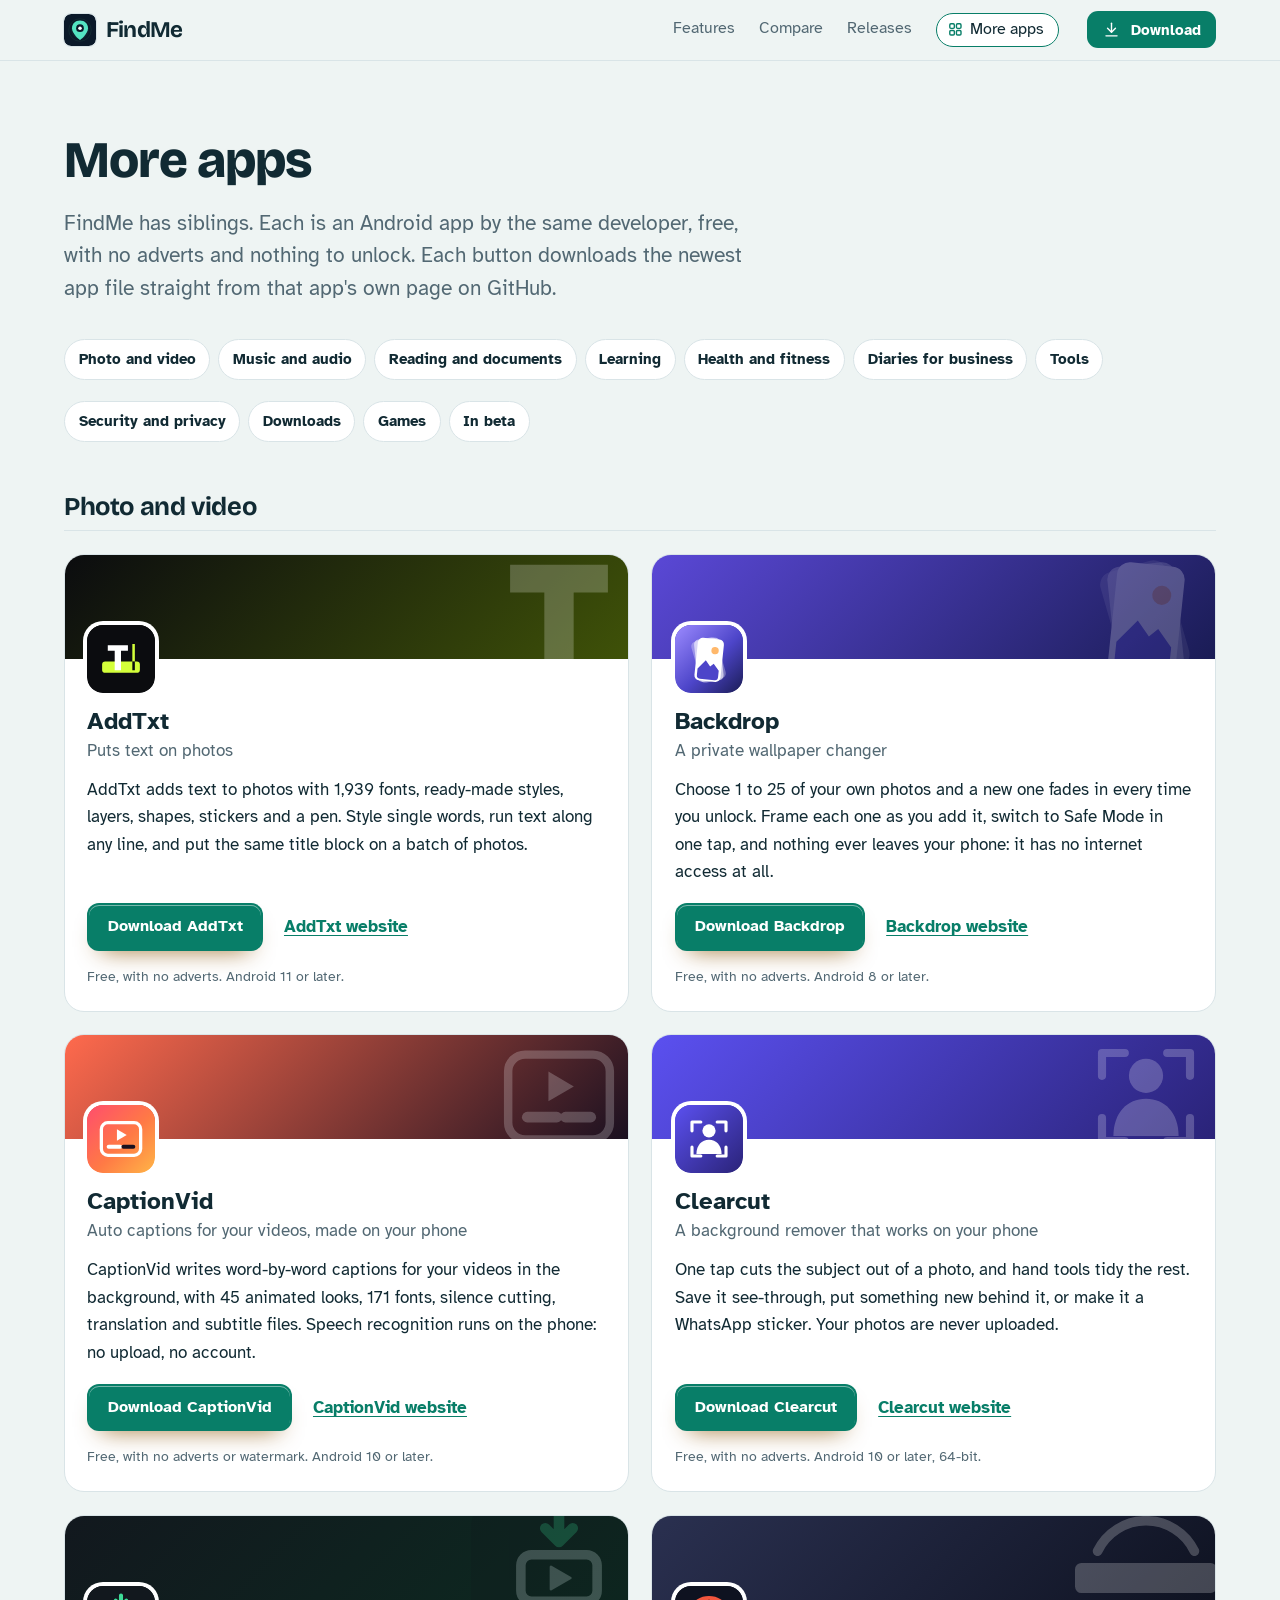
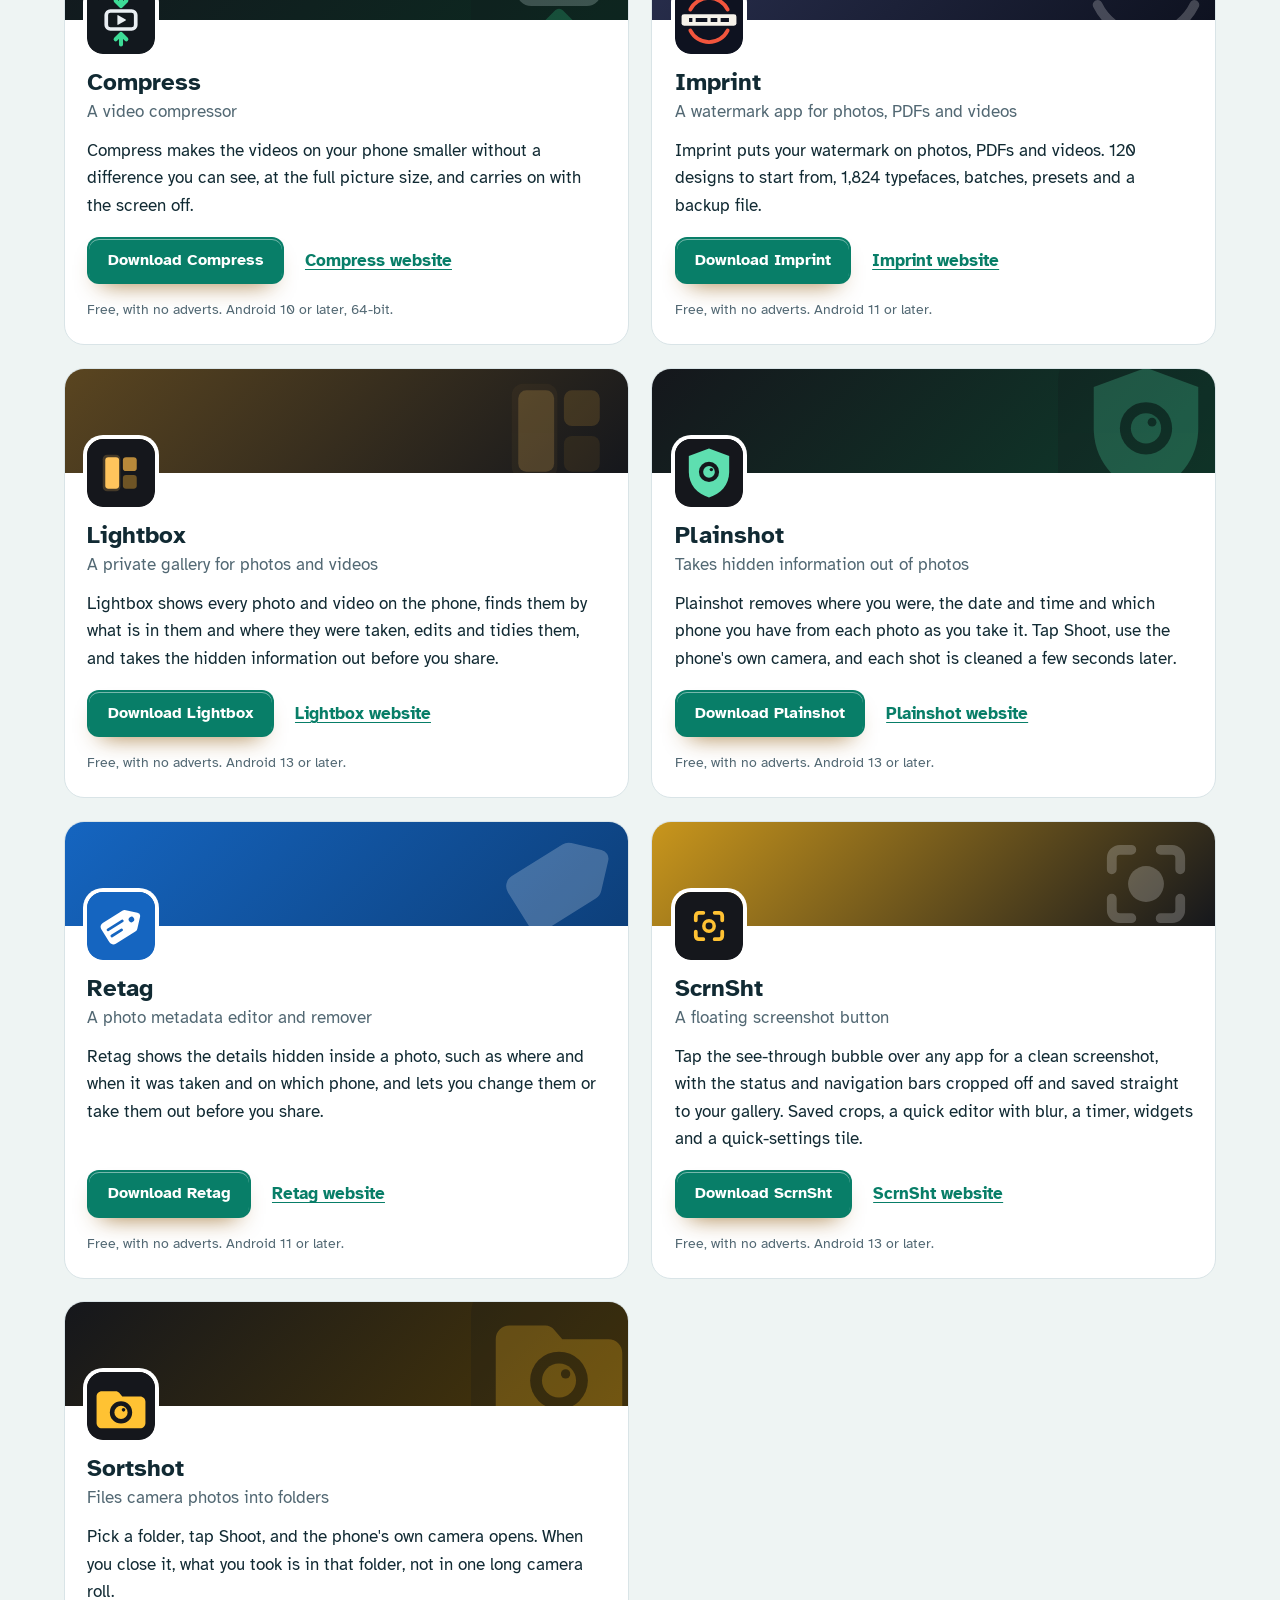
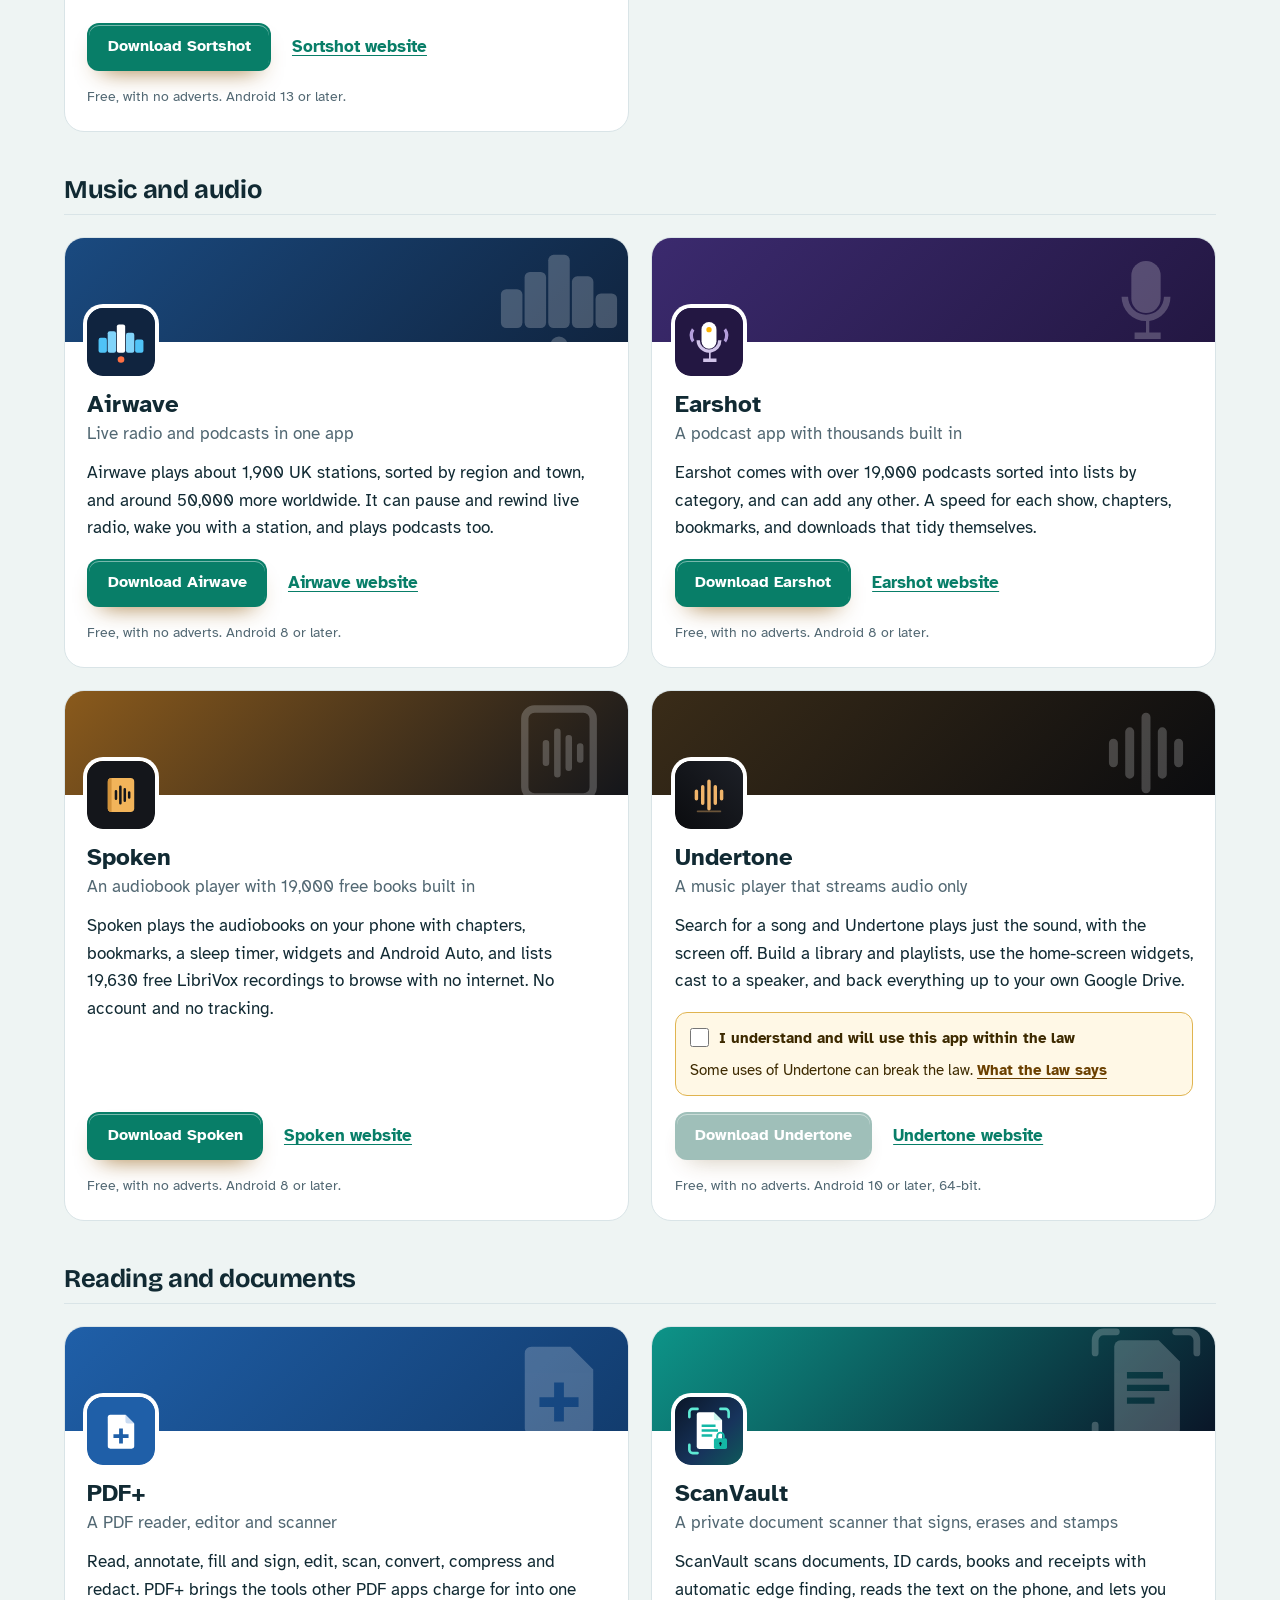
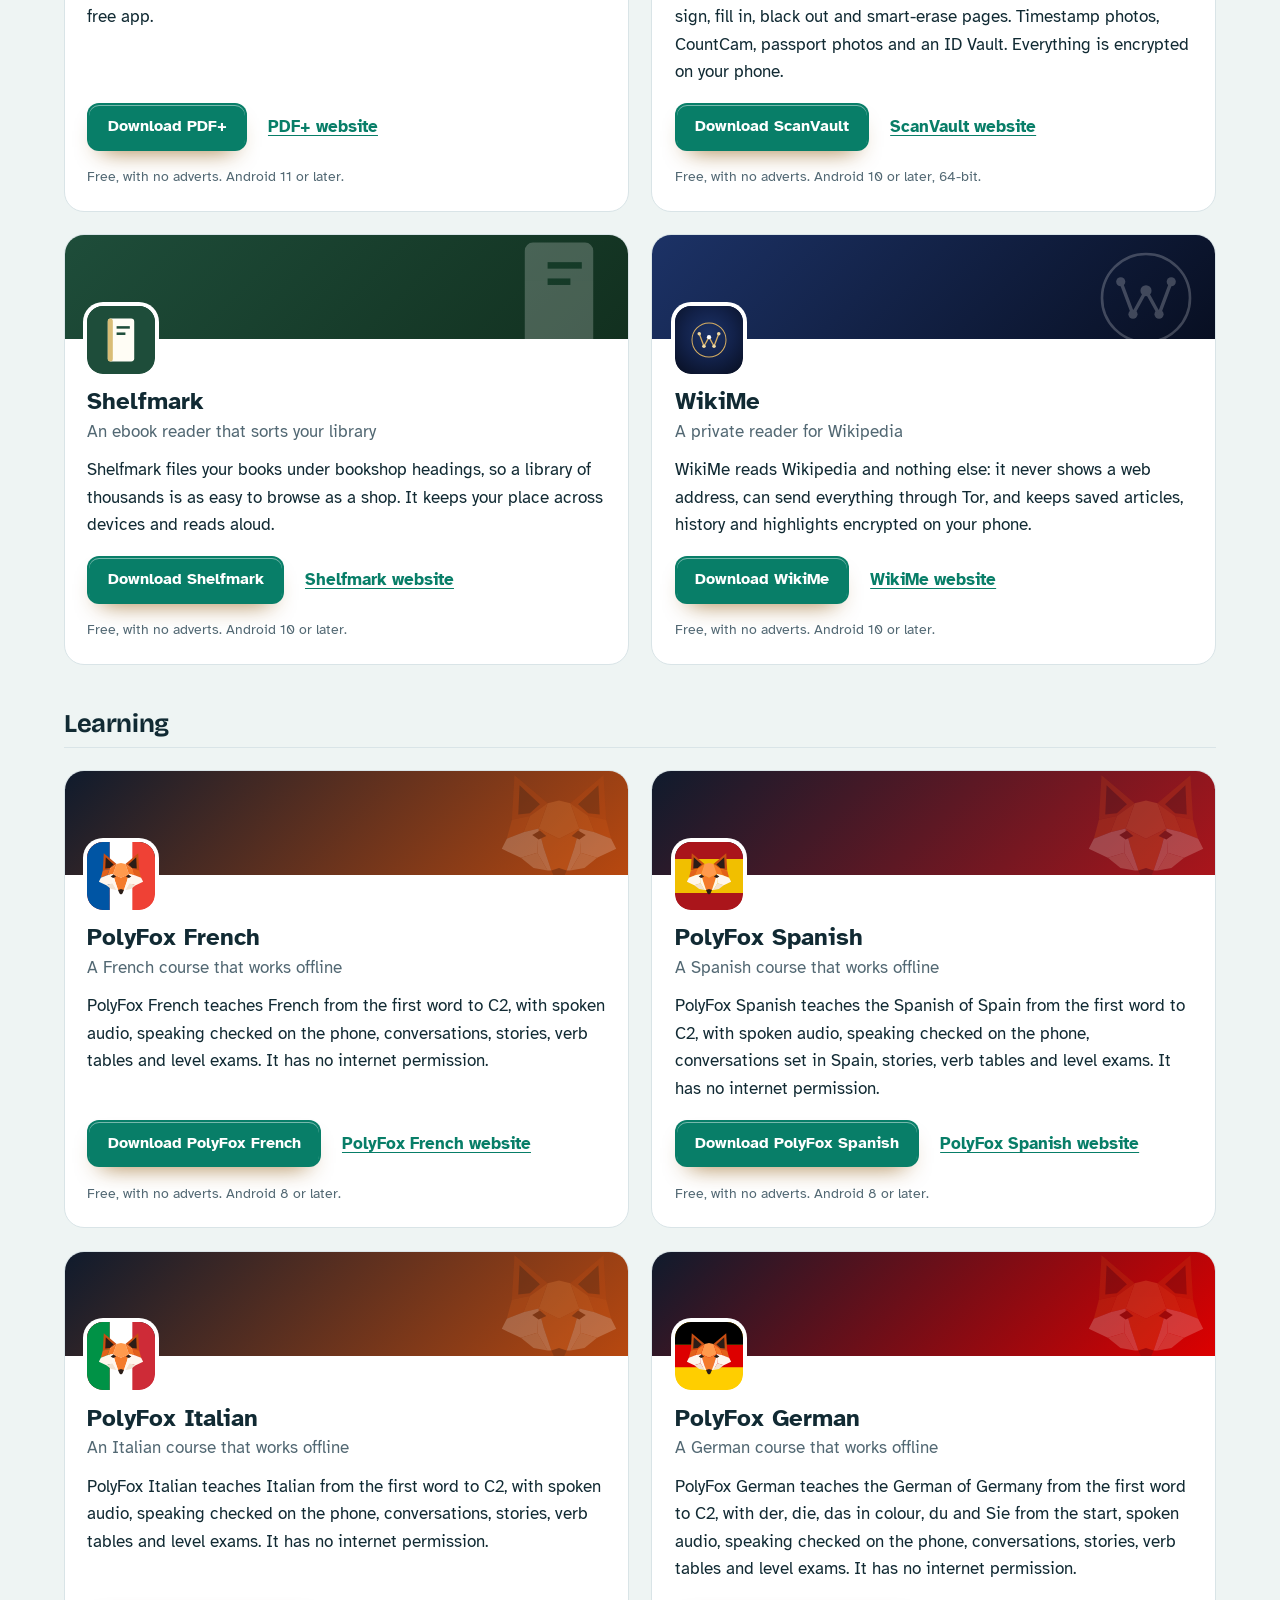
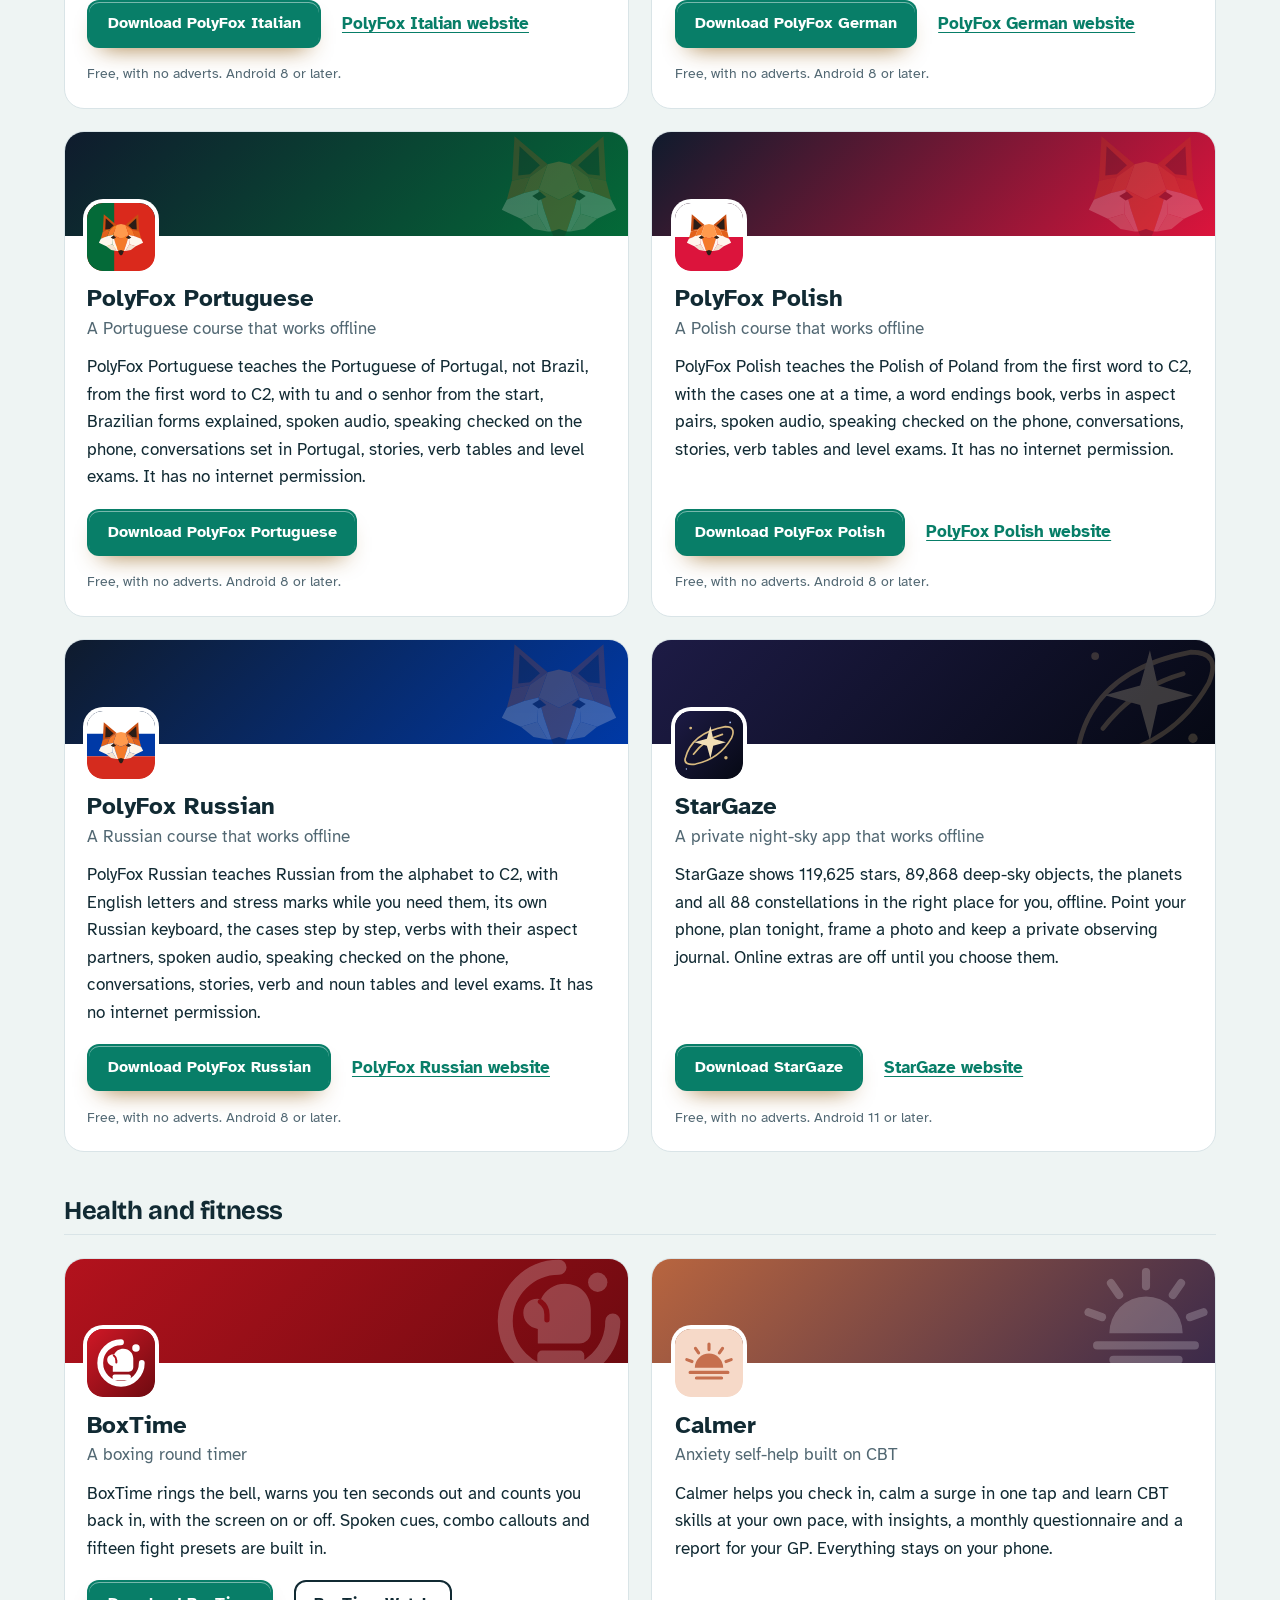
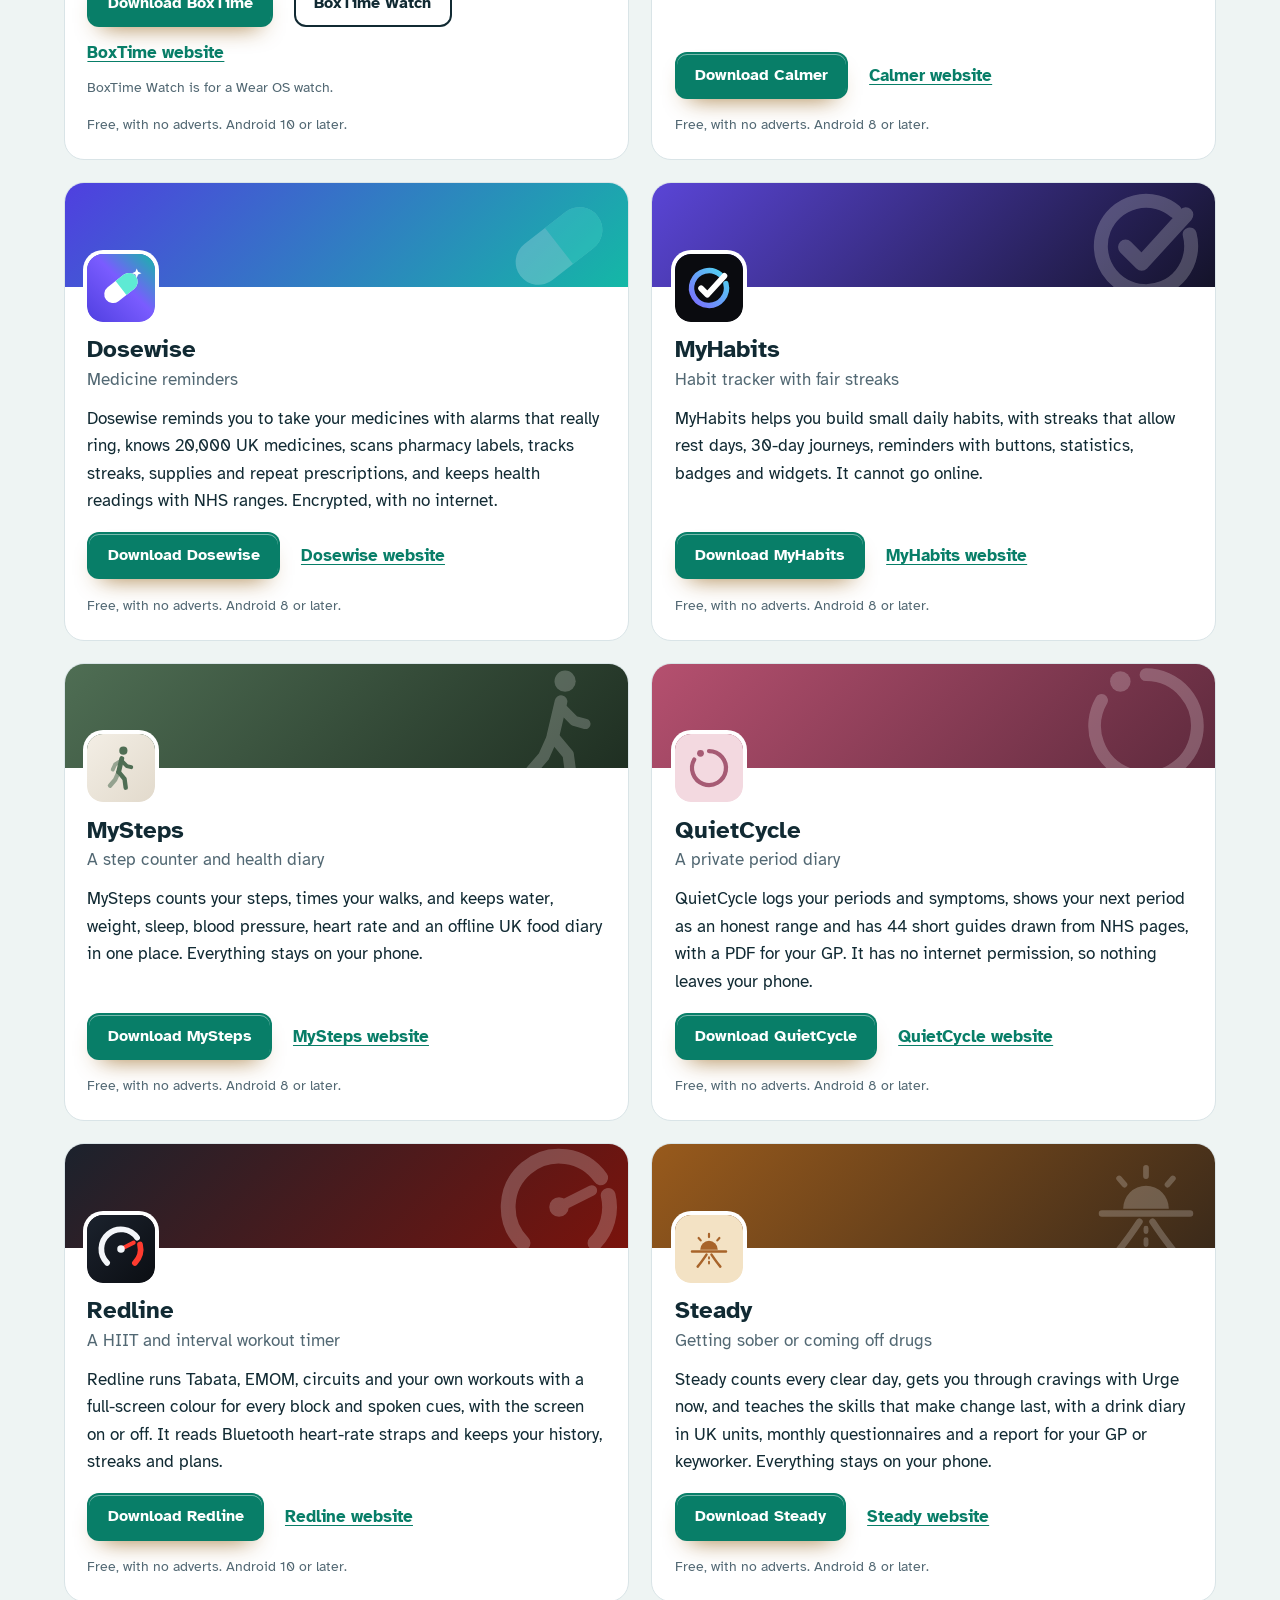
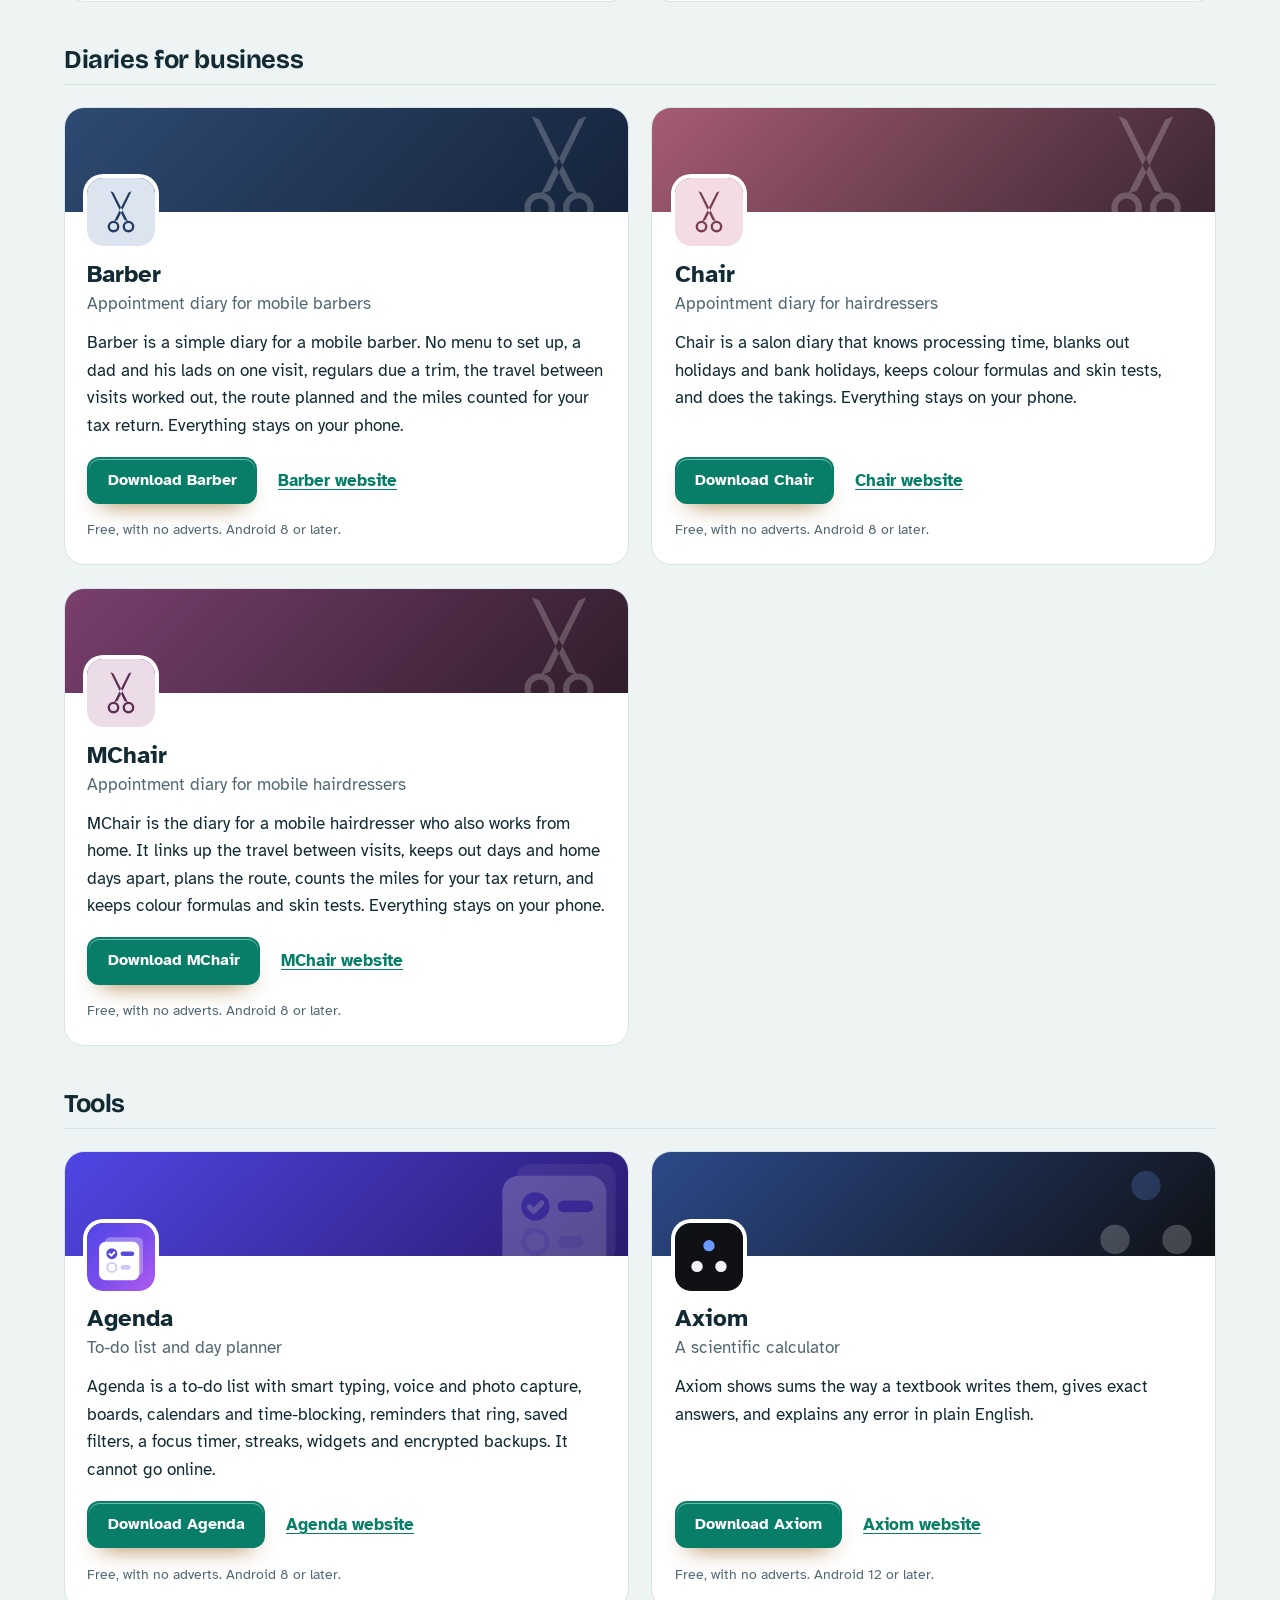
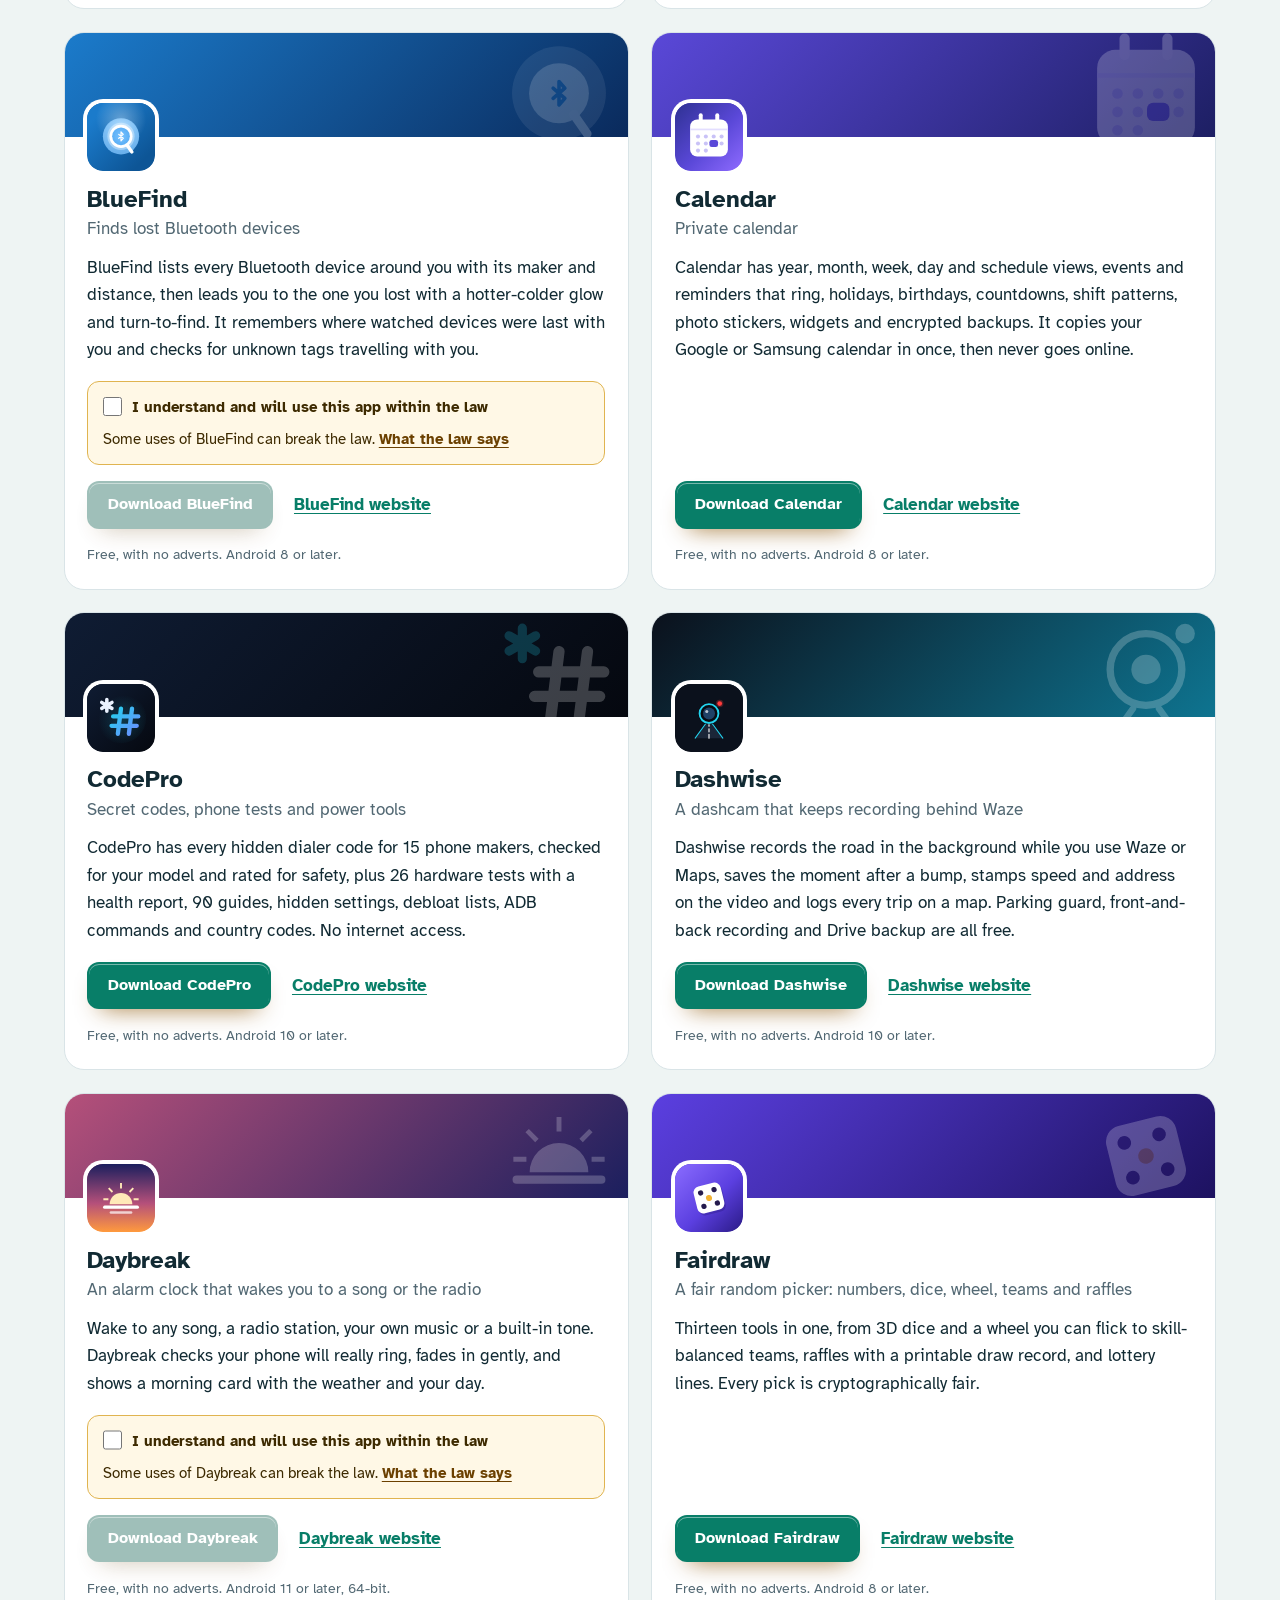
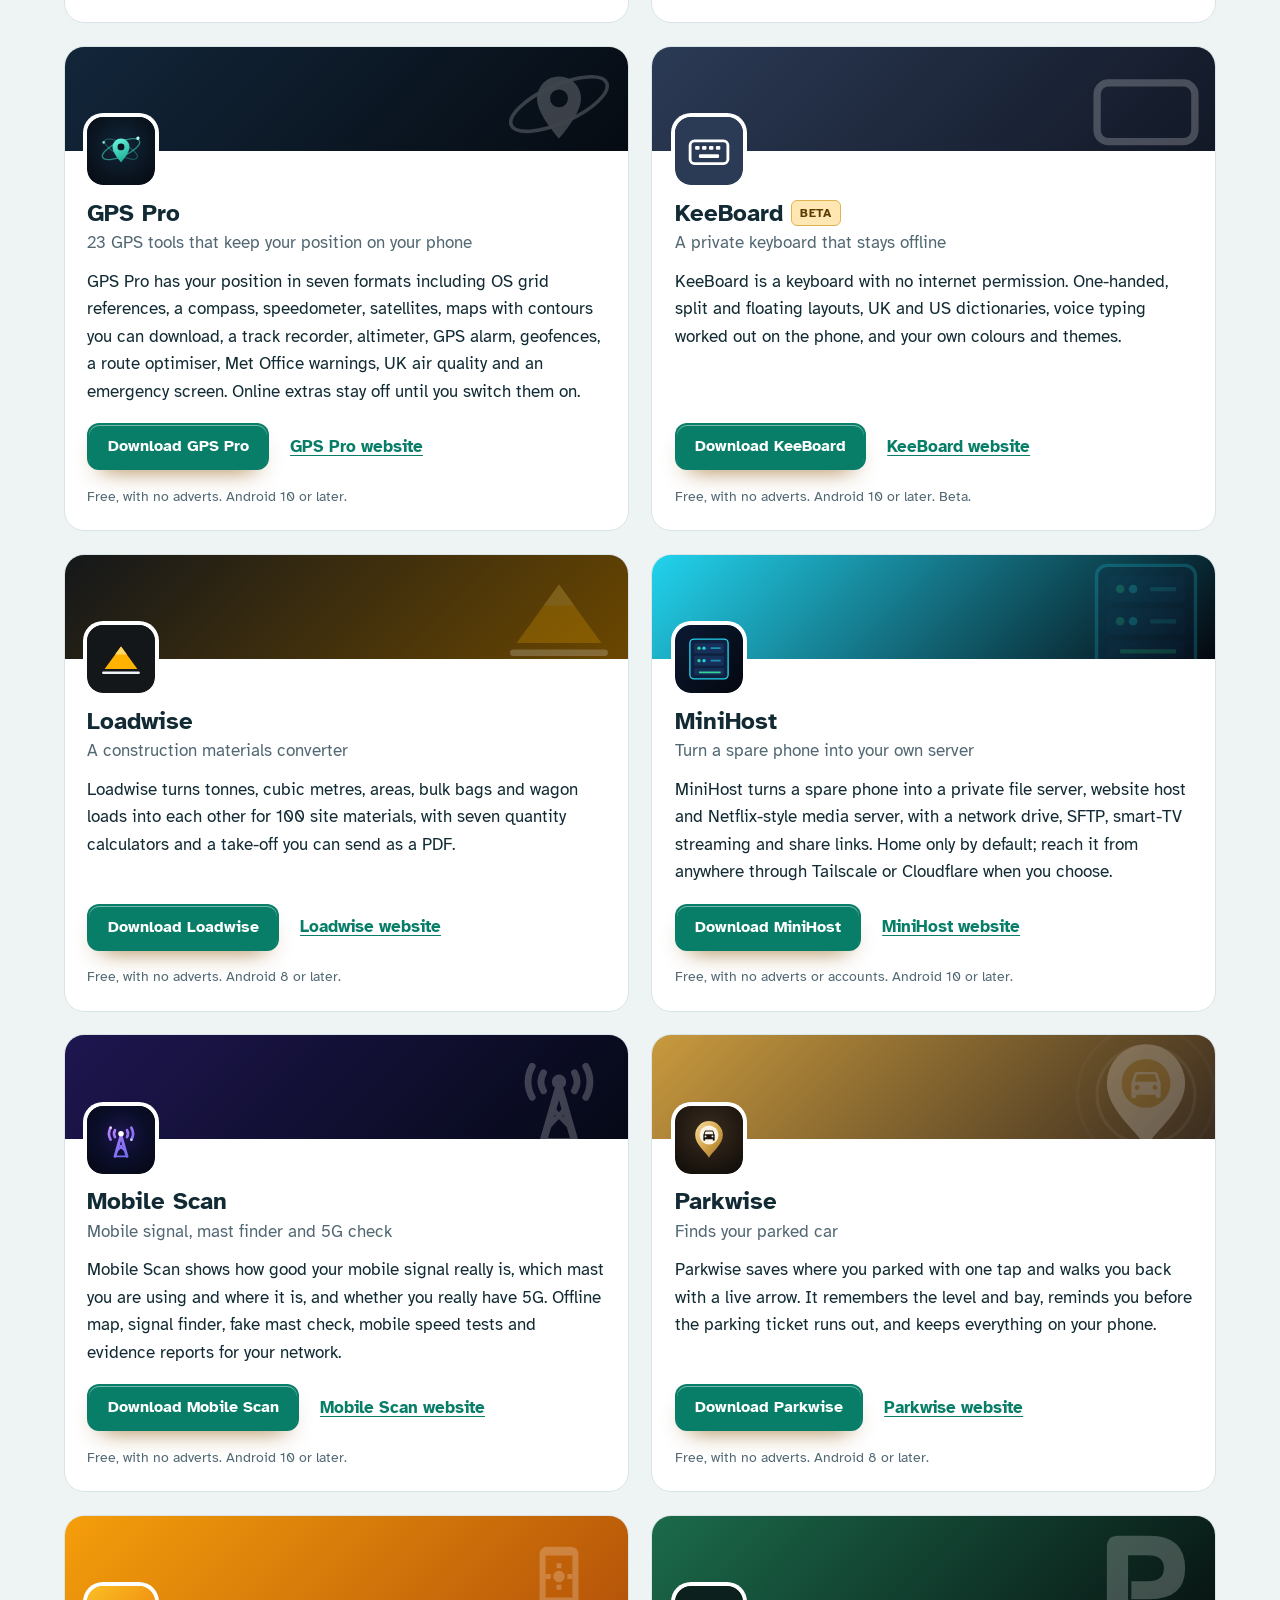
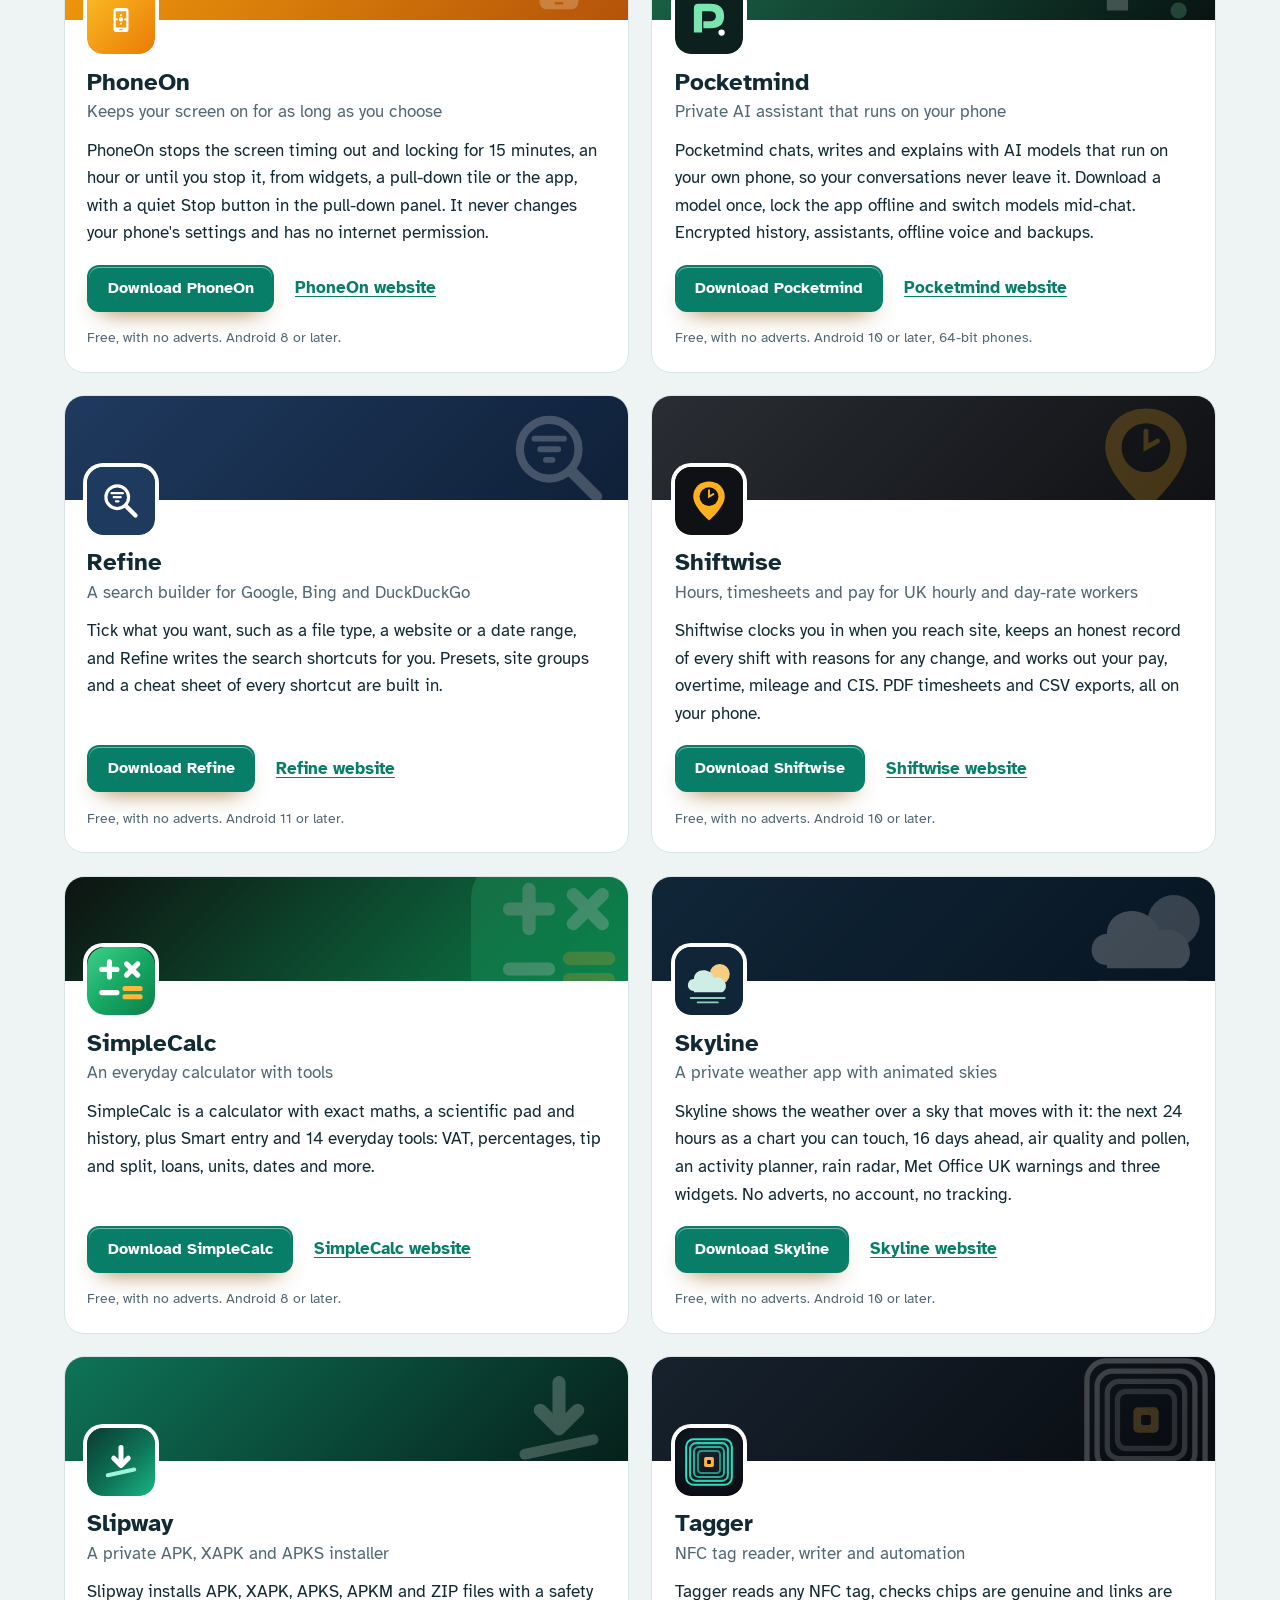
==== commit 9cd5cb7c: "More apps: add Slipway" ====
--- a/more-apps.html
+++ b/more-apps.html
@@ -4,7 +4,7 @@
 <meta charset="utf-8">
 <meta name="viewport" content="width=device-width, initial-scale=1">
 <title>More free Android apps from the maker of FindMe</title>
-<meta name="description" content="All 92 free Android apps from the maker of FindMe, in one list by category, each with its download and a link to its website.">
+<meta name="description" content="All 93 free Android apps from the maker of FindMe, in one list by category, each with its download and a link to its website.">
 <meta name="author" content="Jonathan Jackson">
 <link rel="canonical" href="https://customgpter.github.io/findme/more-apps.html">
 <meta name="theme-color" content="#eef4f3" media="(prefers-color-scheme: light)">
@@ -12,7 +12,7 @@
 <meta property="og:type" content="website">
 <meta property="og:site_name" content="FindMe">
 <meta property="og:title" content="More free Android apps from the maker of FindMe">
-<meta property="og:description" content="All 92 free Android apps from the maker of FindMe, in one list by category, each with its download and a link to its website.">
+<meta property="og:description" content="All 93 free Android apps from the maker of FindMe, in one list by category, each with its download and a link to its website.">
 <meta property="og:url" content="https://customgpter.github.io/findme/more-apps.html">
 <meta property="og:image" content="https://customgpter.github.io/findme/assets/og.png">
 <meta property="og:image:width" content="1200">
@@ -26,7 +26,7 @@
 <link rel="preload" href="./assets/fonts/atkinson-hyperlegible-latin-400-normal.woff2" as="font" type="font/woff2" crossorigin>
 <link rel="stylesheet" href="./assets/site.css?v=1">
 <link rel="stylesheet" href="./assets/house.css?v=1">
-<script type="application/ld+json">{"@context":"https://schema.org","@type":"ItemList","name":"Apps from the maker of FindMe","url":"https://customgpter.github.io/findme/more-apps.html","itemListElement":[{"@type":"ListItem","position":1,"name":"AddTxt","url":"https://customgpter.github.io/addtxt/"},{"@type":"ListItem","position":2,"name":"Backdrop","url":"https://customgpter.github.io/backdrop/"},{"@type":"ListItem","position":3,"name":"CaptionVid","url":"https://customgpter.github.io/captionvid/"},{"@type":"ListItem","position":4,"name":"Clearcut","url":"https://customgpter.github.io/clearcut/"},{"@type":"ListItem","position":5,"name":"Compress","url":"https://customgpter.github.io/compress/"},{"@type":"ListItem","position":6,"name":"Imprint","url":"https://customgpter.github.io/imprint/"},{"@type":"ListItem","position":7,"name":"Lightbox","url":"https://customgpter.github.io/lightbox/"},{"@type":"ListItem","position":8,"name":"Plainshot","url":"https://customgpter.github.io/plainshot/"},{"@type":"ListItem","position":9,"name":"Retag","url":"https://customgpter.github.io/retag/"},{"@type":"ListItem","position":10,"name":"ScrnSht","url":"https://customgpter.github.io/scrnsht/"},{"@type":"ListItem","position":11,"name":"Sortshot","url":"https://customgpter.github.io/sortshot/"},{"@type":"ListItem","position":12,"name":"Airwave","url":"https://customgpter.github.io/airwave/"},{"@type":"ListItem","position":13,"name":"Earshot","url":"https://customgpter.github.io/earshot/"},{"@type":"ListItem","position":14,"name":"Spoken","url":"https://customgpter.github.io/spoken/"},{"@type":"ListItem","position":15,"name":"Undertone","url":"https://customgpter.github.io/undertone/"},{"@type":"ListItem","position":16,"name":"PDF+","url":"https://customgpter.github.io/pdfplus/"},{"@type":"ListItem","position":17,"name":"ScanVault","url":"https://customgpter.github.io/scanvault/"},{"@type":"ListItem","position":18,"name":"Shelfmark","url":"https://customgpter.github.io/shelfmark/"},{"@type":"ListItem","position":19,"name":"WikiMe","url":"https://customgpter.github.io/wikime/"},{"@type":"ListItem","position":20,"name":"PolyFox French","url":"https://customgpter.github.io/polyfox/"},{"@type":"ListItem","position":21,"name":"PolyFox German","url":"https://customgpter.github.io/polyfox-german/"},{"@type":"ListItem","position":22,"name":"PolyFox Polish","url":"https://customgpter.github.io/polyfox-polish/"},{"@type":"ListItem","position":23,"name":"PolyFox Russian","url":"https://customgpter.github.io/polyfox-russian/"},{"@type":"ListItem","position":24,"name":"StarGaze","url":"https://customgpter.github.io/stargaze/"},{"@type":"ListItem","position":25,"name":"BoxTime","url":"https://customgpter.github.io/boxtime/"},{"@type":"ListItem","position":26,"name":"Calmer","url":"https://customgpter.github.io/calmer/"},{"@type":"ListItem","position":27,"name":"Dosewise","url":"https://customgpter.github.io/dosewise/"},{"@type":"ListItem","position":28,"name":"MyHabits","url":"https://customgpter.github.io/myhabits/"},{"@type":"ListItem","position":29,"name":"MySteps","url":"https://customgpter.github.io/mysteps/"},{"@type":"ListItem","position":30,"name":"QuietCycle","url":"https://customgpter.github.io/quietcycle/"},{"@type":"ListItem","position":31,"name":"Redline","url":"https://customgpter.github.io/redline/"},{"@type":"ListItem","position":32,"name":"Steady","url":"https://customgpter.github.io/steady/"},{"@type":"ListItem","position":33,"name":"Barber","url":"https://customgpter.github.io/barber/"},{"@type":"ListItem","position":34,"name":"Chair","url":"https://customgpter.github.io/chair/"},{"@type":"ListItem","position":35,"name":"MChair","url":"https://customgpter.github.io/mchair/"},{"@type":"ListItem","position":36,"name":"Agenda","url":"https://customgpter.github.io/agenda/"},{"@type":"ListItem","position":37,"name":"Axiom","url":"https://customgpter.github.io/axiom/"},{"@type":"ListItem","position":38,"name":"BlueFind","url":"https://customgpter.github.io/bluefind/"},{"@type":"ListItem","position":39,"name":"Calendar","url":"https://customgpter.github.io/calendar/"},{"@type":"ListItem","position":40,"name":"CodePro","url":"https://customgpter.github.io/codepro/"},{"@type":"ListItem","position":41,"name":"Dashwise","url":"https://customgpter.github.io/dashwise/"},{"@type":"ListItem","position":42,"name":"Daybreak","url":"https://customgpter.github.io/daybreak/"},{"@type":"ListItem","position":43,"name":"Fairdraw","url":"https://customgpter.github.io/fairdraw/"},{"@type":"ListItem","position":44,"name":"GPS Pro","url":"https://customgpter.github.io/gpspro/"},{"@type":"ListItem","position":45,"name":"KeeBoard","url":"https://customgpter.github.io/keeboard/"},{"@type":"ListItem","position":46,"name":"Loadwise","url":"https://customgpter.github.io/loadwise/"},{"@type":"ListItem","position":47,"name":"MiniHost","url":"https://customgpter.github.io/minihost/"},{"@type":"ListItem","position":48,"name":"Mobile Scan","url":"https://customgpter.github.io/mobilescan/"},{"@type":"ListItem","position":49,"name":"Parkwise","url":"https://customgpter.github.io/parkwise/"},{"@type":"ListItem","position":50,"name":"Pocketmind","url":"https://customgpter.github.io/pocketmind/"},{"@type":"ListItem","position":51,"name":"Refine","url":"https://customgpter.github.io/refine/"},{"@type":"ListItem","position":52,"name":"Shiftwise","url":"https://customgpter.github.io/shiftwise/"},{"@type":"ListItem","position":53,"name":"SimpleCalc","url":"https://customgpter.github.io/simplecalc/"},{"@type":"ListItem","position":54,"name":"Skyline","url":"https://customgpter.github.io/skyline/"},{"@type":"ListItem","position":55,"name":"Tagger","url":"https://customgpter.github.io/tagger/"},{"@type":"ListItem","position":56,"name":"TotalClean","url":"https://customgpter.github.io/totalclean/"},{"@type":"ListItem","position":57,"name":"TVLink","url":"https://customgpter.github.io/tvlink/"},{"@type":"ListItem","position":58,"name":"Unbox","url":"https://customgpter.github.io/unbox/"},{"@type":"ListItem","position":59,"name":"WhatsKeep","url":"https://customgpter.github.io/whatskeep/"},{"@type":"ListItem","position":60,"name":"WiFi Scan","url":"https://customgpter.github.io/wifiscan/"},{"@type":"ListItem","position":61,"name":"Auditly","url":"https://customgpter.github.io/auditly/"},{"@type":"ListItem","position":62,"name":"Backchannel","url":"https://customgpter.github.io/backchannel/"},{"@type":"ListItem","position":63,"name":"ENotes","url":"https://customgpter.github.io/enotes/"},{"@type":"ListItem","position":64,"name":"FindMe","url":"https://customgpter.github.io/findme/"},{"@type":"ListItem","position":65,"name":"iLock","url":"https://customgpter.github.io/ilock/"},{"@type":"ListItem","position":66,"name":"ImSafe","url":"https://customgpter.github.io/imsafe/"},{"@type":"ListItem","position":67,"name":"IShred","url":"https://customgpter.github.io/ishred/"},{"@type":"ListItem","position":68,"name":"LockBox","url":"https://customgpter.github.io/lockbox/"},{"@type":"ListItem","position":69,"name":"PassVault","url":"https://customgpter.github.io/passvault/"},{"@type":"ListItem","position":70,"name":"SpyFind","url":"https://customgpter.github.io/spyfind/"},{"@type":"ListItem","position":71,"name":"TextWipe","url":"https://customgpter.github.io/textwipe/"},{"@type":"ListItem","position":72,"name":"Tracewire","url":"https://customgpter.github.io/tracewire/"},{"@type":"ListItem","position":73,"name":"Vigil","url":"https://customgpter.github.io/vigil/"},{"@type":"ListItem","position":74,"name":"Grab","url":"https://customgpter.github.io/grab/"},{"@type":"ListItem","position":75,"name":"Swarm","url":"https://customgpter.github.io/swarm/"},{"@type":"ListItem","position":76,"name":"Plane Games","url":"https://customgpter.github.io/plane-games/"},{"@type":"ListItem","position":77,"name":"Ninefold","url":"https://customgpter.github.io/ninefold/"},{"@type":"ListItem","position":78,"name":"Cubewise","url":"https://customgpter.github.io/cubewise/"},{"@type":"ListItem","position":79,"name":"Tilewise","url":"https://customgpter.github.io/tilewise/"},{"@type":"ListItem","position":80,"name":"Letterwise","url":"https://customgpter.github.io/letterwise/"},{"@type":"ListItem","position":81,"name":"Kingside","url":"https://customgpter.github.io/kingside/"},{"@type":"ListItem","position":82,"name":"Deckhand","url":"https://customgpter.github.io/deckhand/"},{"@type":"ListItem","position":83,"name":"SNESForge","url":"https://customgpter.github.io/snesforge/"},{"@type":"ListItem","position":84,"name":"Fame Boy","url":"https://customgpter.github.io/fameboy/"},{"@type":"ListItem","position":85,"name":"PSPPro","url":"https://customgpter.github.io/psppro/"},{"@type":"ListItem","position":86,"name":"MegaGen","url":"https://customgpter.github.io/megagen/"},{"@type":"ListItem","position":87,"name":"QVR","url":"https://customgpter.github.io/qvr/"},{"@type":"ListItem","position":88,"name":"QVR Watch","url":"https://customgpter.github.io/qvr-watch/"},{"@type":"ListItem","position":89,"name":"QVRLite","url":"https://customgpter.github.io/qvrlite/"},{"@type":"ListItem","position":90,"name":"Onionz","url":"https://customgpter.github.io/onionz/"},{"@type":"ListItem","position":91,"name":"OnionzWeb","url":"https://customgpter.github.io/onionzweb/"}]}</script>
+<script type="application/ld+json">{"@context":"https://schema.org","@type":"ItemList","name":"Apps from the maker of FindMe","url":"https://customgpter.github.io/findme/more-apps.html","itemListElement":[{"@type":"ListItem","position":1,"name":"AddTxt","url":"https://customgpter.github.io/addtxt/"},{"@type":"ListItem","position":2,"name":"Backdrop","url":"https://customgpter.github.io/backdrop/"},{"@type":"ListItem","position":3,"name":"CaptionVid","url":"https://customgpter.github.io/captionvid/"},{"@type":"ListItem","position":4,"name":"Clearcut","url":"https://customgpter.github.io/clearcut/"},{"@type":"ListItem","position":5,"name":"Compress","url":"https://customgpter.github.io/compress/"},{"@type":"ListItem","position":6,"name":"Imprint","url":"https://customgpter.github.io/imprint/"},{"@type":"ListItem","position":7,"name":"Lightbox","url":"https://customgpter.github.io/lightbox/"},{"@type":"ListItem","position":8,"name":"Plainshot","url":"https://customgpter.github.io/plainshot/"},{"@type":"ListItem","position":9,"name":"Retag","url":"https://customgpter.github.io/retag/"},{"@type":"ListItem","position":10,"name":"ScrnSht","url":"https://customgpter.github.io/scrnsht/"},{"@type":"ListItem","position":11,"name":"Sortshot","url":"https://customgpter.github.io/sortshot/"},{"@type":"ListItem","position":12,"name":"Airwave","url":"https://customgpter.github.io/airwave/"},{"@type":"ListItem","position":13,"name":"Earshot","url":"https://customgpter.github.io/earshot/"},{"@type":"ListItem","position":14,"name":"Spoken","url":"https://customgpter.github.io/spoken/"},{"@type":"ListItem","position":15,"name":"Undertone","url":"https://customgpter.github.io/undertone/"},{"@type":"ListItem","position":16,"name":"PDF+","url":"https://customgpter.github.io/pdfplus/"},{"@type":"ListItem","position":17,"name":"ScanVault","url":"https://customgpter.github.io/scanvault/"},{"@type":"ListItem","position":18,"name":"Shelfmark","url":"https://customgpter.github.io/shelfmark/"},{"@type":"ListItem","position":19,"name":"WikiMe","url":"https://customgpter.github.io/wikime/"},{"@type":"ListItem","position":20,"name":"PolyFox French","url":"https://customgpter.github.io/polyfox/"},{"@type":"ListItem","position":21,"name":"PolyFox German","url":"https://customgpter.github.io/polyfox-german/"},{"@type":"ListItem","position":22,"name":"PolyFox Polish","url":"https://customgpter.github.io/polyfox-polish/"},{"@type":"ListItem","position":23,"name":"PolyFox Russian","url":"https://customgpter.github.io/polyfox-russian/"},{"@type":"ListItem","position":24,"name":"StarGaze","url":"https://customgpter.github.io/stargaze/"},{"@type":"ListItem","position":25,"name":"BoxTime","url":"https://customgpter.github.io/boxtime/"},{"@type":"ListItem","position":26,"name":"Calmer","url":"https://customgpter.github.io/calmer/"},{"@type":"ListItem","position":27,"name":"Dosewise","url":"https://customgpter.github.io/dosewise/"},{"@type":"ListItem","position":28,"name":"MyHabits","url":"https://customgpter.github.io/myhabits/"},{"@type":"ListItem","position":29,"name":"MySteps","url":"https://customgpter.github.io/mysteps/"},{"@type":"ListItem","position":30,"name":"QuietCycle","url":"https://customgpter.github.io/quietcycle/"},{"@type":"ListItem","position":31,"name":"Redline","url":"https://customgpter.github.io/redline/"},{"@type":"ListItem","position":32,"name":"Steady","url":"https://customgpter.github.io/steady/"},{"@type":"ListItem","position":33,"name":"Barber","url":"https://customgpter.github.io/barber/"},{"@type":"ListItem","position":34,"name":"Chair","url":"https://customgpter.github.io/chair/"},{"@type":"ListItem","position":35,"name":"MChair","url":"https://customgpter.github.io/mchair/"},{"@type":"ListItem","position":36,"name":"Agenda","url":"https://customgpter.github.io/agenda/"},{"@type":"ListItem","position":37,"name":"Axiom","url":"https://customgpter.github.io/axiom/"},{"@type":"ListItem","position":38,"name":"BlueFind","url":"https://customgpter.github.io/bluefind/"},{"@type":"ListItem","position":39,"name":"Calendar","url":"https://customgpter.github.io/calendar/"},{"@type":"ListItem","position":40,"name":"CodePro","url":"https://customgpter.github.io/codepro/"},{"@type":"ListItem","position":41,"name":"Dashwise","url":"https://customgpter.github.io/dashwise/"},{"@type":"ListItem","position":42,"name":"Daybreak","url":"https://customgpter.github.io/daybreak/"},{"@type":"ListItem","position":43,"name":"Fairdraw","url":"https://customgpter.github.io/fairdraw/"},{"@type":"ListItem","position":44,"name":"GPS Pro","url":"https://customgpter.github.io/gpspro/"},{"@type":"ListItem","position":45,"name":"KeeBoard","url":"https://customgpter.github.io/keeboard/"},{"@type":"ListItem","position":46,"name":"Loadwise","url":"https://customgpter.github.io/loadwise/"},{"@type":"ListItem","position":47,"name":"MiniHost","url":"https://customgpter.github.io/minihost/"},{"@type":"ListItem","position":48,"name":"Mobile Scan","url":"https://customgpter.github.io/mobilescan/"},{"@type":"ListItem","position":49,"name":"Parkwise","url":"https://customgpter.github.io/parkwise/"},{"@type":"ListItem","position":50,"name":"Pocketmind","url":"https://customgpter.github.io/pocketmind/"},{"@type":"ListItem","position":51,"name":"Refine","url":"https://customgpter.github.io/refine/"},{"@type":"ListItem","position":52,"name":"Shiftwise","url":"https://customgpter.github.io/shiftwise/"},{"@type":"ListItem","position":53,"name":"SimpleCalc","url":"https://customgpter.github.io/simplecalc/"},{"@type":"ListItem","position":54,"name":"Skyline","url":"https://customgpter.github.io/skyline/"},{"@type":"ListItem","position":55,"name":"Slipway","url":"https://customgpter.github.io/slipway/"},{"@type":"ListItem","position":56,"name":"Tagger","url":"https://customgpter.github.io/tagger/"},{"@type":"ListItem","position":57,"name":"TotalClean","url":"https://customgpter.github.io/totalclean/"},{"@type":"ListItem","position":58,"name":"TVLink","url":"https://customgpter.github.io/tvlink/"},{"@type":"ListItem","position":59,"name":"Unbox","url":"https://customgpter.github.io/unbox/"},{"@type":"ListItem","position":60,"name":"WhatsKeep","url":"https://customgpter.github.io/whatskeep/"},{"@type":"ListItem","position":61,"name":"WiFi Scan","url":"https://customgpter.github.io/wifiscan/"},{"@type":"ListItem","position":62,"name":"Auditly","url":"https://customgpter.github.io/auditly/"},{"@type":"ListItem","position":63,"name":"Backchannel","url":"https://customgpter.github.io/backchannel/"},{"@type":"ListItem","position":64,"name":"ENotes","url":"https://customgpter.github.io/enotes/"},{"@type":"ListItem","position":65,"name":"FindMe","url":"https://customgpter.github.io/findme/"},{"@type":"ListItem","position":66,"name":"iLock","url":"https://customgpter.github.io/ilock/"},{"@type":"ListItem","position":67,"name":"ImSafe","url":"https://customgpter.github.io/imsafe/"},{"@type":"ListItem","position":68,"name":"IShred","url":"https://customgpter.github.io/ishred/"},{"@type":"ListItem","position":69,"name":"LockBox","url":"https://customgpter.github.io/lockbox/"},{"@type":"ListItem","position":70,"name":"PassVault","url":"https://customgpter.github.io/passvault/"},{"@type":"ListItem","position":71,"name":"SpyFind","url":"https://customgpter.github.io/spyfind/"},{"@type":"ListItem","position":72,"name":"TextWipe","url":"https://customgpter.github.io/textwipe/"},{"@type":"ListItem","position":73,"name":"Tracewire","url":"https://customgpter.github.io/tracewire/"},{"@type":"ListItem","position":74,"name":"Vigil","url":"https://customgpter.github.io/vigil/"},{"@type":"ListItem","position":75,"name":"Grab","url":"https://customgpter.github.io/grab/"},{"@type":"ListItem","position":76,"name":"Swarm","url":"https://customgpter.github.io/swarm/"},{"@type":"ListItem","position":77,"name":"Plane Games","url":"https://customgpter.github.io/plane-games/"},{"@type":"ListItem","position":78,"name":"Ninefold","url":"https://customgpter.github.io/ninefold/"},{"@type":"ListItem","position":79,"name":"Cubewise","url":"https://customgpter.github.io/cubewise/"},{"@type":"ListItem","position":80,"name":"Tilewise","url":"https://customgpter.github.io/tilewise/"},{"@type":"ListItem","position":81,"name":"Letterwise","url":"https://customgpter.github.io/letterwise/"},{"@type":"ListItem","position":82,"name":"Kingside","url":"https://customgpter.github.io/kingside/"},{"@type":"ListItem","position":83,"name":"Deckhand","url":"https://customgpter.github.io/deckhand/"},{"@type":"ListItem","position":84,"name":"SNESForge","url":"https://customgpter.github.io/snesforge/"},{"@type":"ListItem","position":85,"name":"Fame Boy","url":"https://customgpter.github.io/fameboy/"},{"@type":"ListItem","position":86,"name":"PSPPro","url":"https://customgpter.github.io/psppro/"},{"@type":"ListItem","position":87,"name":"MegaGen","url":"https://customgpter.github.io/megagen/"},{"@type":"ListItem","position":88,"name":"QVR","url":"https://customgpter.github.io/qvr/"},{"@type":"ListItem","position":89,"name":"QVR Watch","url":"https://customgpter.github.io/qvr-watch/"},{"@type":"ListItem","position":90,"name":"QVRLite","url":"https://customgpter.github.io/qvrlite/"},{"@type":"ListItem","position":91,"name":"Onionz","url":"https://customgpter.github.io/onionz/"},{"@type":"ListItem","position":92,"name":"OnionzWeb","url":"https://customgpter.github.io/onionzweb/"}]}</script>
 <link rel="stylesheet" href="./assets/apps-list.css?v=1">
 <script src="./assets/apps-list.js?v=1" defer></script>
 </head>
@@ -102,7 +102,7 @@
 <li class="mapp" style="--b:#2a2d33;--b2:#0f1114"><div class="mapp-cover" aria-hidden="true"><svg viewBox="0 0 108 108"><path d="M54 85C54 85 29 64 29 47C29 15 79 15 79 47C79 64 54 85 54 85Z" fill="#FFB020"/><circle cx="54" cy="47" r="15" fill="#0F1114"/><path d="M54 37V47L61 43" stroke="#FFB020" stroke-width="3" stroke-linecap="round" fill="none"/></svg></div><div class="mapp-body"><svg class="mapp-icon" viewBox="0 0 108 108" aria-hidden="true"><rect width="108" height="108" rx="24" fill="#0F1114"/><path d="M54 85C54 85 29 64 29 47C29 15 79 15 79 47C79 64 54 85 54 85Z" fill="#FFB020"/><circle cx="54" cy="47" r="15" fill="#0F1114"/><path d="M54 37V47L61 43" stroke="#FFB020" stroke-width="3" stroke-linecap="round" fill="none"/></svg><h3>Shiftwise</h3><p class="mapp-kind">Hours, timesheets and pay for UK hourly and day-rate workers</p><p class="mapp-say">Shiftwise clocks you in when you reach site, keeps an honest record of every shift with reasons for any change, and works out your pay, overtime, mileage and CIS. PDF timesheets and CSV exports, all on your phone.</p><p class="mapp-go"><a class="button" href="https://github.com/CustomGPTer/shiftwise/releases/latest/download/Shiftwise.apk">Download Shiftwise</a><a class="mapp-site" href="https://customgpter.github.io/shiftwise/">Shiftwise website</a></p><p class="mapp-needs">Free, with no adverts. Android 10 or later.</p></div></li>
 <li class="mapp" style="--b:#0e1311;--b2:#0b7f4a"><div class="mapp-cover" aria-hidden="true"><svg viewBox="0 0 108 108"><rect width="108" height="108" rx="30" fill="url(#scgc)"/><defs><linearGradient id="scgc" x1="0" y1="0" x2="1" y2="1"><stop offset="0" stop-color="#3fd18a"/><stop offset=".5" stop-color="#17a864"/><stop offset="1" stop-color="#0b7f4a"/></linearGradient></defs><g stroke-width="8.1" stroke-linecap="round" fill="none"><path stroke="#fff" d="M23.6 35.6h24M35.6 23.6v24M62.8 26.8l17.8 17.8M62.8 44.6l17.8-17.8M23.6 72.4h24"/><path stroke="#ffb938" d="M60.4 65.9h24M60.4 78.9h24"/></g></svg></div><div class="mapp-body"><svg class="mapp-icon" viewBox="0 0 108 108" aria-hidden="true"><rect width="108" height="108" rx="30" fill="url(#i-simplecalc-scgi)"/><defs><linearGradient id="i-simplecalc-scgi" x1="0" y1="0" x2="1" y2="1"><stop offset="0" stop-color="#3fd18a"/><stop offset=".5" stop-color="#17a864"/><stop offset="1" stop-color="#0b7f4a"/></linearGradient></defs><g stroke-width="8.1" stroke-linecap="round" fill="none"><path stroke="#fff" d="M23.6 35.6h24M35.6 23.6v24M62.8 26.8l17.8 17.8M62.8 44.6l17.8-17.8M23.6 72.4h24"/><path stroke="#ffb938" d="M60.4 65.9h24M60.4 78.9h24"/></g></svg><h3>SimpleCalc</h3><p class="mapp-kind">An everyday calculator with tools</p><p class="mapp-say">SimpleCalc is a calculator with exact maths, a scientific pad and history, plus Smart entry and 14 everyday tools: VAT, percentages, tip and split, loans, units, dates and more.</p><p class="mapp-go"><a class="button" href="https://github.com/CustomGPTer/simplecalc/releases/latest/download/SimpleCalc.apk">Download SimpleCalc</a><a class="mapp-site" href="https://customgpter.github.io/simplecalc/">SimpleCalc website</a></p><p class="mapp-needs">Free, with no adverts. Android 8 or later.</p></div></li>
 <li class="mapp" style="--b:#102638;--b2:#081522"><div class="mapp-cover" aria-hidden="true"><svg viewBox="0 0 108 108"><circle cx="71" cy="43" r="16" fill="#fff" fill-opacity=".85"/><path fill="#fff" d="M30,70C17,70 18,51 30,51C30,34 56,31 62,49C78,44 88,65 75,72L30,72Z"/><path d="M25,81L79,81M36,88L68,88" fill="none" stroke="#fff" stroke-width="3" stroke-linecap="round"/></svg></div><div class="mapp-body"><svg class="mapp-icon" viewBox="0 0 108 108" aria-hidden="true"><rect width="108" height="108" rx="24" fill="#102638"/><circle cx="71" cy="43" r="16" fill="#F4CE83"/><path fill="#CEEDE4" d="M30,70C17,70 18,51 30,51C30,34 56,31 62,49C78,44 88,65 75,72L30,72Z"/><path d="M25,81L79,81M36,88L68,88" fill="none" stroke="#92CDBE" stroke-width="3" stroke-linecap="round"/></svg><h3>Skyline</h3><p class="mapp-kind">A private weather app with animated skies</p><p class="mapp-say">Skyline shows the weather over a sky that moves with it: the next 24 hours as a chart you can touch, 16 days ahead, air quality and pollen, an activity planner, rain radar, Met Office UK warnings and three widgets. No adverts, no account, no tracking.</p><p class="mapp-go"><a class="button" href="https://github.com/CustomGPTer/skyline/releases/latest/download/Skyline.apk">Download Skyline</a><a class="mapp-site" href="https://customgpter.github.io/skyline/">Skyline website</a></p><p class="mapp-needs">Free, with no adverts. Android 10 or later.</p></div></li>
-<li class="mapp is-gated" style="--b:#17222e;--b2:#080b10"><div class="mapp-cover" aria-hidden="true"><svg viewBox="0 0 108 108"><g transform="translate(54 54) scale(1.25) translate(-54 -54)"><rect x="25" y="25" width="58" height="58" rx="9.5" fill="none" stroke="#fff" stroke-opacity="1" stroke-width="2.6"/><rect x="30" y="30" width="48" height="48" rx="7.6" fill="none" stroke="#fff" stroke-opacity=".9" stroke-width="2.6"/><rect x="35" y="35" width="38" height="38" rx="5.8" fill="none" stroke="#fff" stroke-opacity=".75" stroke-width="2.6"/><rect x="40" y="40" width="28" height="28" rx="4.2" fill="none" stroke="#fff" stroke-opacity=".6" stroke-width="2.6"/><rect x="47.8" y="47.8" width="12.4" height="12.4" rx="2.2" fill="#FFB547"/><rect x="51.6" y="51.6" width="4.8" height="4.8" rx="0.9" fill="#0B0F14"/></g></svg></div><div class="mapp-body"><svg class="mapp-icon" viewBox="0 0 108 108" aria-hidden="true"><defs><radialGradient id="i-tagger-tgg" cx="54" cy="40" r="80" gradientUnits="userSpaceOnUse"><stop offset="0" stop-color="#17222E"/><stop offset="1" stop-color="#080B10"/></radialGradient></defs><rect width="108" height="108" rx="24" fill="url(#i-tagger-tgg)"/><g transform="translate(54 54) scale(1.25) translate(-54 -54)"><rect x="25" y="25" width="58" height="58" rx="9.5" fill="none" stroke="#2DE1C2" stroke-opacity="1" stroke-width="2.6"/><rect x="30" y="30" width="48" height="48" rx="7.6" fill="none" stroke="#2DE1C2" stroke-opacity=".9" stroke-width="2.6"/><rect x="35" y="35" width="38" height="38" rx="5.8" fill="none" stroke="#2DE1C2" stroke-opacity=".75" stroke-width="2.6"/><rect x="40" y="40" width="28" height="28" rx="4.2" fill="none" stroke="#2DE1C2" stroke-opacity=".6" stroke-width="2.6"/><rect x="47.8" y="47.8" width="12.4" height="12.4" rx="2.2" fill="#FFB547"/><rect x="51.6" y="51.6" width="4.8" height="4.8" rx="0.9" fill="#0B0F14"/></g></svg><h3>Tagger</h3><p class="mapp-kind">NFC tag reader, writer and automation</p><p class="mapp-say">Tagger reads any NFC tag, checks chips are genuine and links are safe, writes 16 kinds of record, protects tags with passwords or encryption, and makes tags that run tasks on your phone. Every pro tool free, everything encrypted.</p><div class="mapp-law" data-gate><label><input type="checkbox"> I understand and will use this app within the law</label><p>Some uses of Tagger can break the law. <a href="https://customgpter.github.io/tagger/terms.html#law">What the law says</a></p><noscript><p>Turn on JavaScript to download, or use the <a href="https://customgpter.github.io/tagger/">Tagger website</a>.</p></noscript></div><p class="mapp-go"><a class="button" data-href="https://github.com/CustomGPTer/tagger/releases/latest/download/Tagger.apk" aria-disabled="true" role="link" tabindex="-1">Download Tagger</a><a class="mapp-site" href="https://customgpter.github.io/tagger/">Tagger website</a></p><p class="mapp-needs">Free, with no adverts. Android 10 or later, with NFC.</p></div></li>
+<li class="mapp is-gated" style="--b:#0e7357;--b2:#06201a"><div class="mapp-cover" aria-hidden="true"><svg viewBox="0 0 108 108"><path d="M33 75L75 66" stroke="#fff" stroke-width="6.5" stroke-linecap="round" fill="none"/><path d="M54 31L54 58" stroke="#fff" stroke-width="8" stroke-linecap="round" fill="none"/><path d="M42.5 48L54 59.5L65.5 48" stroke="#fff" stroke-width="8" stroke-linecap="round" stroke-linejoin="round" fill="none"/></svg></div><div class="mapp-body"><svg class="mapp-icon" viewBox="0 0 108 108" aria-hidden="true"><defs><linearGradient id="i-slipway-swbg" x1="0" y1="0" x2="1" y2="1"><stop offset="0" stop-color="#0a3a30"/><stop offset=".55" stop-color="#0e7357"/><stop offset="1" stop-color="#19b784"/></linearGradient></defs><rect width="108" height="108" rx="24" fill="url(#i-slipway-swbg)"/><path d="M33 75L75 66" stroke="#9ff3d6" stroke-width="6.5" stroke-linecap="round" fill="none"/><path d="M54 31L54 58" stroke="#fff" stroke-width="8" stroke-linecap="round" fill="none"/><path d="M42.5 48L54 59.5L65.5 48" stroke="#fff" stroke-width="8" stroke-linecap="round" stroke-linejoin="round" fill="none"/></svg><h3>Slipway</h3><p class="mapp-kind">A private APK, XAPK and APKS installer</p><p class="mapp-say">Slipway installs APK, XAPK, APKS, APKM and ZIP files with a safety report first: a red, amber or green verdict, permissions in plain English, signature and tracker checks. Revision-aware library, install queue and history. It has no internet access.</p><div class="mapp-law" data-gate><label><input type="checkbox"> I understand and will use this app within the law</label><p>Installing copies of apps you have no right to use can break copyright law. <a href="https://customgpter.github.io/slipway/terms.html#law">What the law says</a></p><noscript><p>Turn on JavaScript to download, or use the <a href="https://customgpter.github.io/slipway/">Slipway website</a>.</p></noscript></div><p class="mapp-go"><a class="button" data-href="https://github.com/CustomGPTer/slipway/releases/latest/download/Slipway.apk" aria-disabled="true" role="link" tabindex="-1">Download Slipway</a><a class="mapp-site" href="https://customgpter.github.io/slipway/">Slipway website</a></p><p class="mapp-needs">Free, with no adverts. Android 10 or later.</p></div></li><li class="mapp is-gated" style="--b:#17222e;--b2:#080b10"><div class="mapp-cover" aria-hidden="true"><svg viewBox="0 0 108 108"><g transform="translate(54 54) scale(1.25) translate(-54 -54)"><rect x="25" y="25" width="58" height="58" rx="9.5" fill="none" stroke="#fff" stroke-opacity="1" stroke-width="2.6"/><rect x="30" y="30" width="48" height="48" rx="7.6" fill="none" stroke="#fff" stroke-opacity=".9" stroke-width="2.6"/><rect x="35" y="35" width="38" height="38" rx="5.8" fill="none" stroke="#fff" stroke-opacity=".75" stroke-width="2.6"/><rect x="40" y="40" width="28" height="28" rx="4.2" fill="none" stroke="#fff" stroke-opacity=".6" stroke-width="2.6"/><rect x="47.8" y="47.8" width="12.4" height="12.4" rx="2.2" fill="#FFB547"/><rect x="51.6" y="51.6" width="4.8" height="4.8" rx="0.9" fill="#0B0F14"/></g></svg></div><div class="mapp-body"><svg class="mapp-icon" viewBox="0 0 108 108" aria-hidden="true"><defs><radialGradient id="i-tagger-tgg" cx="54" cy="40" r="80" gradientUnits="userSpaceOnUse"><stop offset="0" stop-color="#17222E"/><stop offset="1" stop-color="#080B10"/></radialGradient></defs><rect width="108" height="108" rx="24" fill="url(#i-tagger-tgg)"/><g transform="translate(54 54) scale(1.25) translate(-54 -54)"><rect x="25" y="25" width="58" height="58" rx="9.5" fill="none" stroke="#2DE1C2" stroke-opacity="1" stroke-width="2.6"/><rect x="30" y="30" width="48" height="48" rx="7.6" fill="none" stroke="#2DE1C2" stroke-opacity=".9" stroke-width="2.6"/><rect x="35" y="35" width="38" height="38" rx="5.8" fill="none" stroke="#2DE1C2" stroke-opacity=".75" stroke-width="2.6"/><rect x="40" y="40" width="28" height="28" rx="4.2" fill="none" stroke="#2DE1C2" stroke-opacity=".6" stroke-width="2.6"/><rect x="47.8" y="47.8" width="12.4" height="12.4" rx="2.2" fill="#FFB547"/><rect x="51.6" y="51.6" width="4.8" height="4.8" rx="0.9" fill="#0B0F14"/></g></svg><h3>Tagger</h3><p class="mapp-kind">NFC tag reader, writer and automation</p><p class="mapp-say">Tagger reads any NFC tag, checks chips are genuine and links are safe, writes 16 kinds of record, protects tags with passwords or encryption, and makes tags that run tasks on your phone. Every pro tool free, everything encrypted.</p><div class="mapp-law" data-gate><label><input type="checkbox"> I understand and will use this app within the law</label><p>Some uses of Tagger can break the law. <a href="https://customgpter.github.io/tagger/terms.html#law">What the law says</a></p><noscript><p>Turn on JavaScript to download, or use the <a href="https://customgpter.github.io/tagger/">Tagger website</a>.</p></noscript></div><p class="mapp-go"><a class="button" data-href="https://github.com/CustomGPTer/tagger/releases/latest/download/Tagger.apk" aria-disabled="true" role="link" tabindex="-1">Download Tagger</a><a class="mapp-site" href="https://customgpter.github.io/tagger/">Tagger website</a></p><p class="mapp-needs">Free, with no adverts. Android 10 or later, with NFC.</p></div></li>
 <li class="mapp" style="--b:#0b0f14;--b2:#0d3340"><div class="mapp-cover" aria-hidden="true"><svg viewBox="0 0 64 64"><rect width="64" height="64" rx="14" fill="#0b0f14"/><circle cx="32" cy="32" r="19" fill="none" stroke="#35d0f2" stroke-width="6" stroke-linecap="round" stroke-dasharray="92 28" transform="rotate(-210 32 32)"/><path d="M32 22l3 7 7 3-7 3-3 7-3-7-7-3 7-3z" fill="#e9eef3"/></svg></div><div class="mapp-body"><svg class="mapp-icon" viewBox="0 0 64 64" aria-hidden="true"><rect width="64" height="64" rx="14" fill="#0b0f14"/><circle cx="32" cy="32" r="19" fill="none" stroke="#35d0f2" stroke-width="6" stroke-linecap="round" stroke-dasharray="92 28" transform="rotate(-210 32 32)"/><path d="M32 22l3 7 7 3-7 3-3 7-3-7-7-3 7-3z" fill="#e9eef3"/></svg><h3>TotalClean</h3><p class="mapp-kind">A phone cleaner with a safety bin</p><p class="mapp-say">TotalClean clears junk, finds the big and duplicate files, and puts anything personal in a 30-day bin first, so a clean-up can be undone.</p><p class="mapp-go"><a class="button" href="https://github.com/CustomGPTer/totalclean/releases/latest/download/TotalClean.apk">Download TotalClean</a><a class="mapp-site" href="https://customgpter.github.io/totalclean/">TotalClean website</a></p><p class="mapp-needs">Free, with no adverts. Android 11 or later.</p></div></li>
 <li class="mapp" style="--b:#6d55d9;--b2:#18162b"><div class="mapp-cover" aria-hidden="true"><svg viewBox="0 0 108 108"><path d="M36 25.5Q54 9 72 25.5M43 34Q54 24.5 65 34" fill="none" stroke="#fff" stroke-width="4" stroke-linecap="round"/><rect x="36" y="42" width="36" height="51" rx="6" fill="#fff"/><path fill="#6d55d9" d="M51 52h6v7h7v6h-7v7h-6v-7h-7v-6h7zM46 80h5v5h-5zM57 80h5v5h-5z"/></svg></div><div class="mapp-body"><svg class="mapp-icon" viewBox="0 0 108 108" aria-hidden="true"><rect width="108" height="108" rx="24" fill="#18162b"/><path d="M36 25.5Q54 9 72 25.5M43 34Q54 24.5 65 34" fill="none" stroke="#bca6ff" stroke-width="4" stroke-linecap="round"/><rect x="36" y="42" width="36" height="51" rx="6" fill="#a78bfa"/><path fill="#221a36" d="M51 52h6v7h7v6h-7v7h-6v-7h-7v-6h7zM46 80h5v5h-5zM57 80h5v5h-5z"/></svg><h3>TVLink</h3><p class="mapp-kind">A private TV remote for your home Wi-Fi</p><p class="mapp-say">TVLink works Samsung, LG, Sony, Philips, Panasonic, Android TV and Google TV sets over your home Wi-Fi, or by infrared on phones with an IR blaster. Eight remote skins, favourites, streaming buttons, activities, widgets and an app lock. Nothing leaves your home network.</p><p class="mapp-go"><a class="button" href="https://github.com/CustomGPTer/tvlink/releases/latest/download/TVLink.apk">Download TVLink</a><a class="mapp-site" href="https://customgpter.github.io/tvlink/">TVLink website</a></p><p class="mapp-needs">Free, with no adverts. Android 10 or later.</p></div></li>
 <li class="mapp is-gated" style="--b:#0f1e3d;--b2:#050914"><div class="mapp-cover" aria-hidden="true"><svg viewBox="0 0 108 108"><path d="M38 49L54 40L46 34L30 43Z" fill="#fff"/><path d="M54 40L70 49L78 43L62 34Z" fill="#fff"/><path d="M38 49L54 40L70 49L54 58Z" fill="none" stroke="#fff" stroke-width="1.5"/><path d="M38 49L54 58L54 78L38 69Z" fill="#fff"/><path d="M54 58L70 49L70 69L54 78Z" fill="#fff"/><path d="M51.5 52L51.5 33L46 33L54 24L62 33L56.5 33L56.5 52Z" fill="#fff"/></svg></div><div class="mapp-body"><svg class="mapp-icon" viewBox="0 0 108 108" aria-hidden="true"><defs><linearGradient id="i-unbox-ubbg" x1="0" y1="0" x2="1" y2="1"><stop offset="0" stop-color="#0f1e3d"/><stop offset="1" stop-color="#050914"/></linearGradient><radialGradient id="i-unbox-ubgl" cx="50%" cy="50%" r="50%"><stop offset="0" stop-color="#21e6c1" stop-opacity=".22"/><stop offset="1" stop-color="#21e6c1" stop-opacity="0"/></radialGradient></defs><rect width="108" height="108" rx="24" fill="url(#i-unbox-ubbg)"/><circle cx="54" cy="54" r="38" fill="url(#i-unbox-ubgl)"/><path d="M38 49L54 40L46 34L30 43Z" fill="#7cf5e1"/><path d="M54 40L70 49L78 43L62 34Z" fill="#b4fff2"/><path d="M38 49L54 40L70 49L54 58Z" fill="#0a1630"/><path d="M38 49L54 58L54 78L38 69Z" fill="#12b5a0"/><path d="M54 58L70 49L70 69L54 78Z" fill="#21e6c1"/><path d="M51.5 52L51.5 33L46 33L54 24L62 33L56.5 33L56.5 52Z" fill="#fff"/></svg><h3>Unbox</h3><p class="mapp-kind">A private APK extractor and backup manager</p><p class="mapp-say">Unbox saves the apps on your phone as files you can keep, share and reinstall. Split apps are saved complete as .apks bundles, every file is checked after saving, and a watch list keeps each new version. It has no internet access.</p><div class="mapp-law" data-gate><label><input type="checkbox"> I understand and will use this app within the law</label><p>Sharing copies of apps you have no right to share can break copyright law. <a href="https://customgpter.github.io/unbox/terms.html#law">What the law says</a></p><noscript><p>Turn on JavaScript to download, or use the <a href="https://customgpter.github.io/unbox/">Unbox website</a>.</p></noscript></div><p class="mapp-go"><a class="button" data-href="https://github.com/CustomGPTer/unbox/releases/latest/download/Unbox.apk" aria-disabled="true" role="link" tabindex="-1">Download Unbox</a><a class="mapp-site" href="https://customgpter.github.io/unbox/">Unbox website</a></p><p class="mapp-needs">Free, with no adverts. Android 10 or later.</p></div></li><li class="mapp is-gated" style="--b:#0f6e66;--b2:#091423"><div class="mapp-cover" aria-hidden="true"><svg viewBox="0 0 108 108"><path fill="#fff" d="M29 15h50a19 19 0 0 1 19 19v35a19 19 0 0 1-19 19H49l-25 15V88a19 19 0 0 1-14-19V34a19 19 0 0 1 19-19Z"/><rect x="29" y="36" width="49" height="6" rx="3" fill="#0f6e66"/><rect x="29" y="52" width="33" height="6" rx="3" fill="#0f6e66"/><path fill="none" stroke="#0f6e66" stroke-width="6" stroke-linecap="round" stroke-linejoin="round" d="m67 70 8 8 15-19"/></svg></div><div class="mapp-body"><svg class="mapp-icon" viewBox="0 0 108 108" aria-hidden="true"><rect width="108" height="108" rx="24" fill="#0A1424"/><path fill="#57E1CD" d="M29 15h50a19 19 0 0 1 19 19v35a19 19 0 0 1-19 19H49l-25 15V88a19 19 0 0 1-14-19V34a19 19 0 0 1 19-19Z"/><rect x="29" y="36" width="49" height="6" rx="3" fill="#0A1424"/><rect x="29" y="52" width="33" height="6" rx="3" fill="#0A1424"/><path fill="none" stroke="#FFF" stroke-width="6" stroke-linecap="round" stroke-linejoin="round" d="m67 70 8 8 15-19"/></svg><h3>WhatsKeep</h3><p class="mapp-kind">Private notification archive</p><p class="mapp-say">WhatsKeep saves the notifications from the apps you choose, including WhatsApp, so messages are still there after they are deleted or cleared. Search, favourites, saved pictures and automatic deletion, all encrypted on your phone, with no internet access.</p><div class="mapp-law" data-gate><label><input type="checkbox"> I understand and will use this app within the law</label><p>Saving other people's messages from a phone that is not yours is covered by the law. <a href="https://customgpter.github.io/whatskeep/terms.html#law">What the law says</a></p><noscript><p>Turn on JavaScript to download, or use the <a href="https://customgpter.github.io/whatskeep/">WhatsKeep website</a>.</p></noscript></div><p class="mapp-go"><a class="button" data-href="https://github.com/CustomGPTer/whatskeep/releases/latest/download/WhatsKeep.apk" aria-disabled="true" role="link" tabindex="-1">Download WhatsKeep</a><a class="mapp-site" href="https://customgpter.github.io/whatskeep/">WhatsKeep website</a></p><p class="mapp-needs">Free, with no adverts. Android 10 or later.</p></div></li>
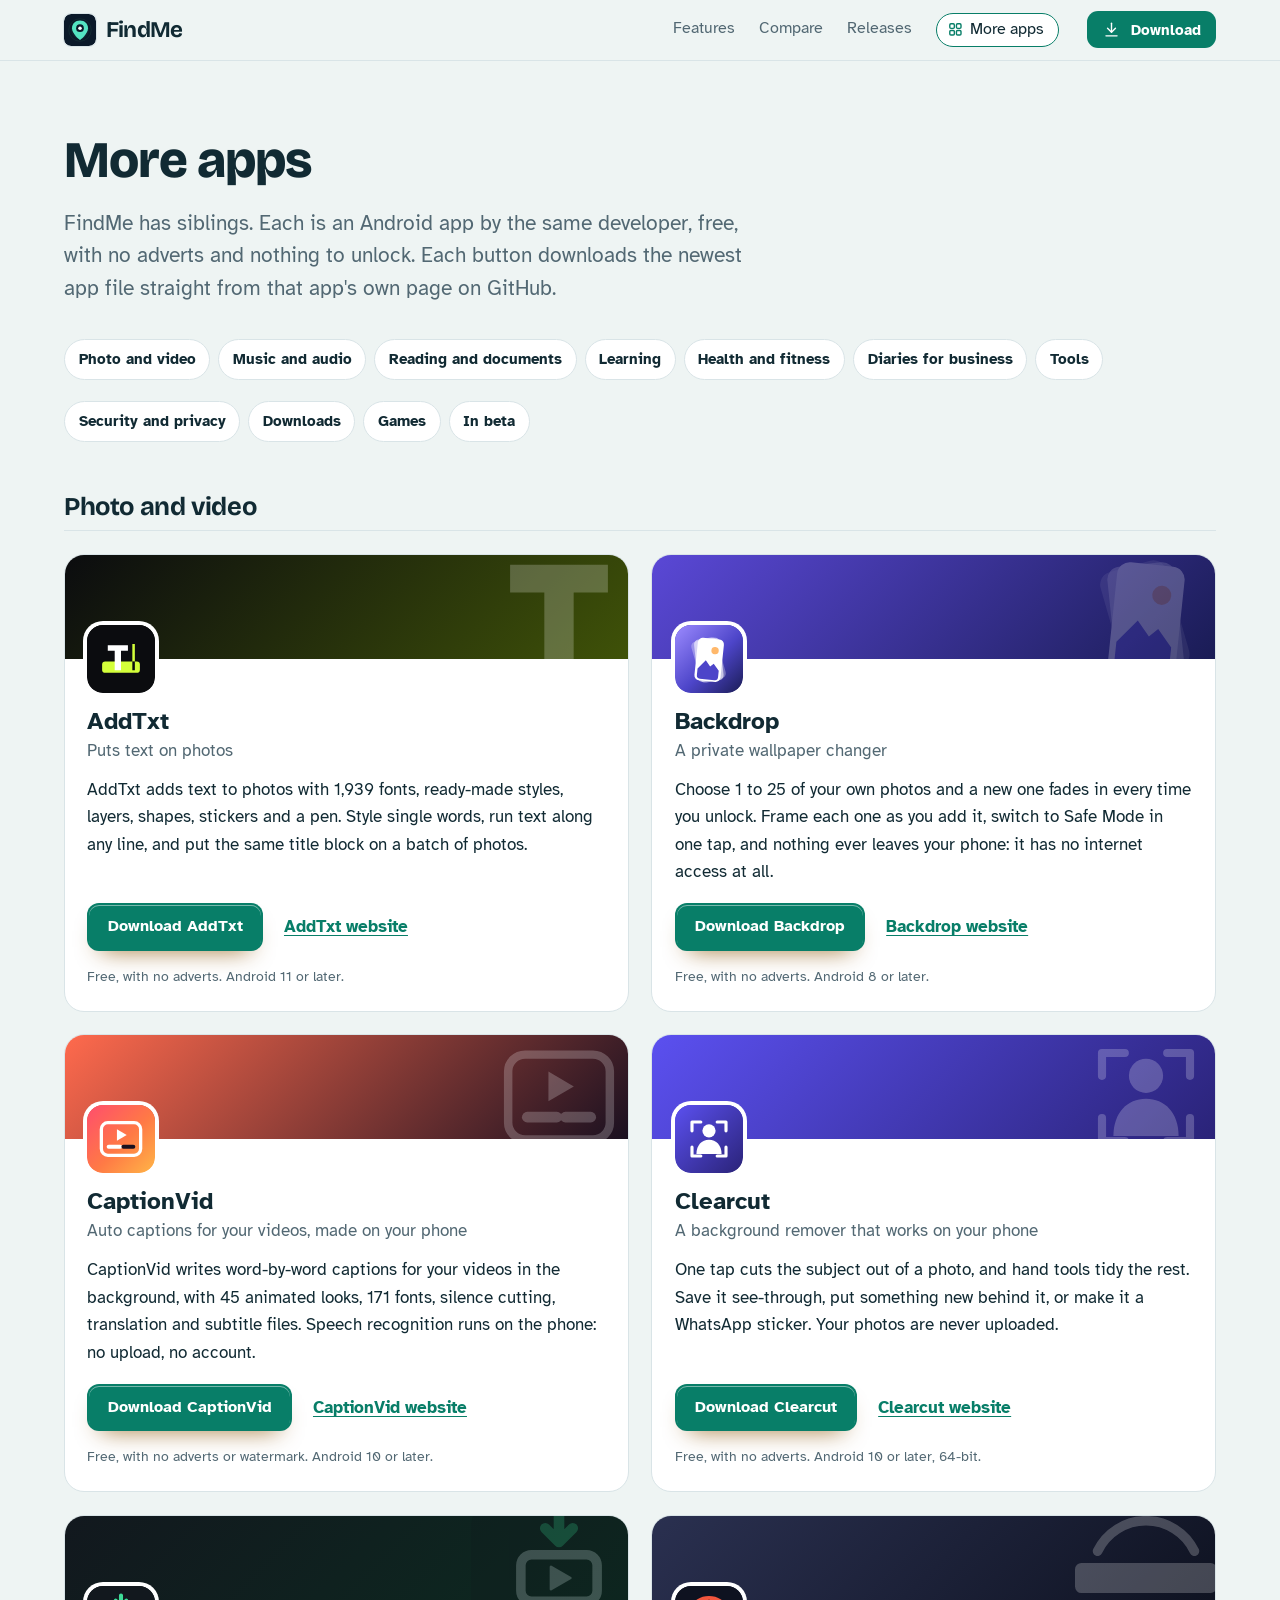
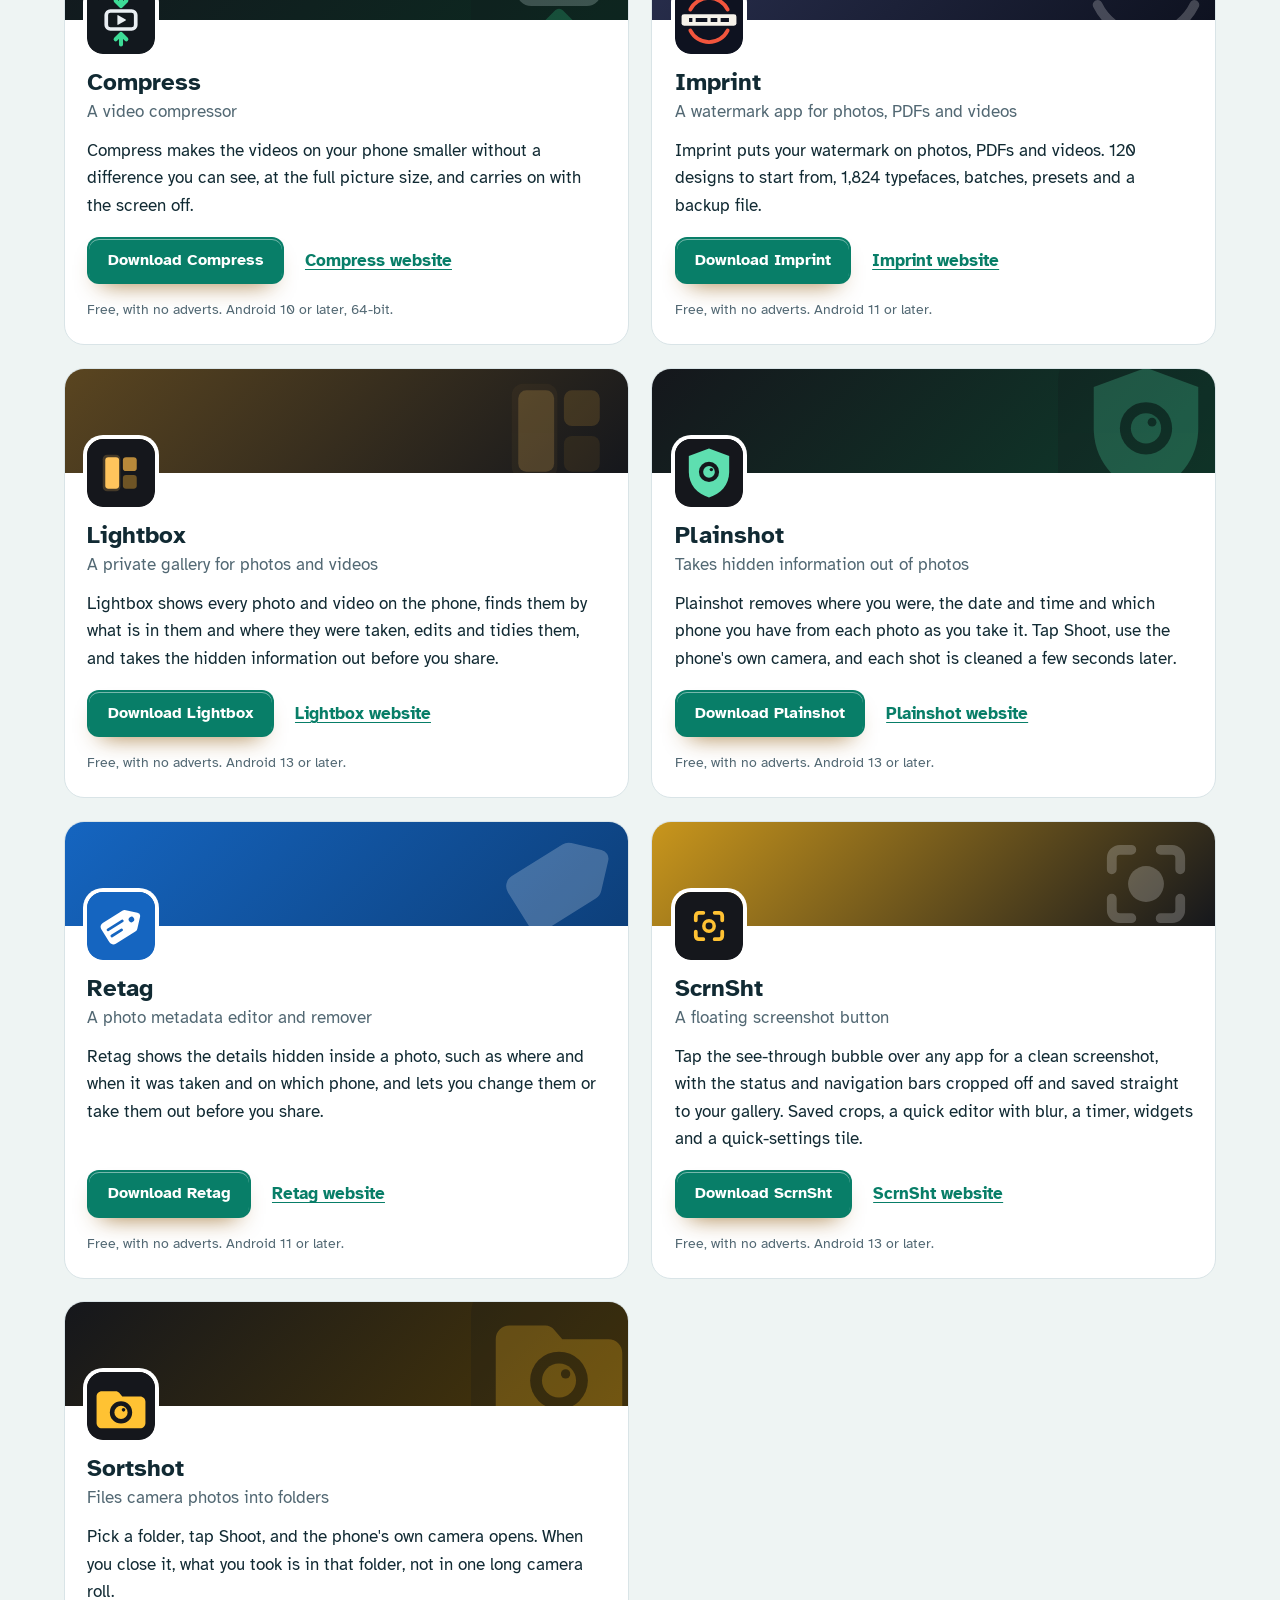
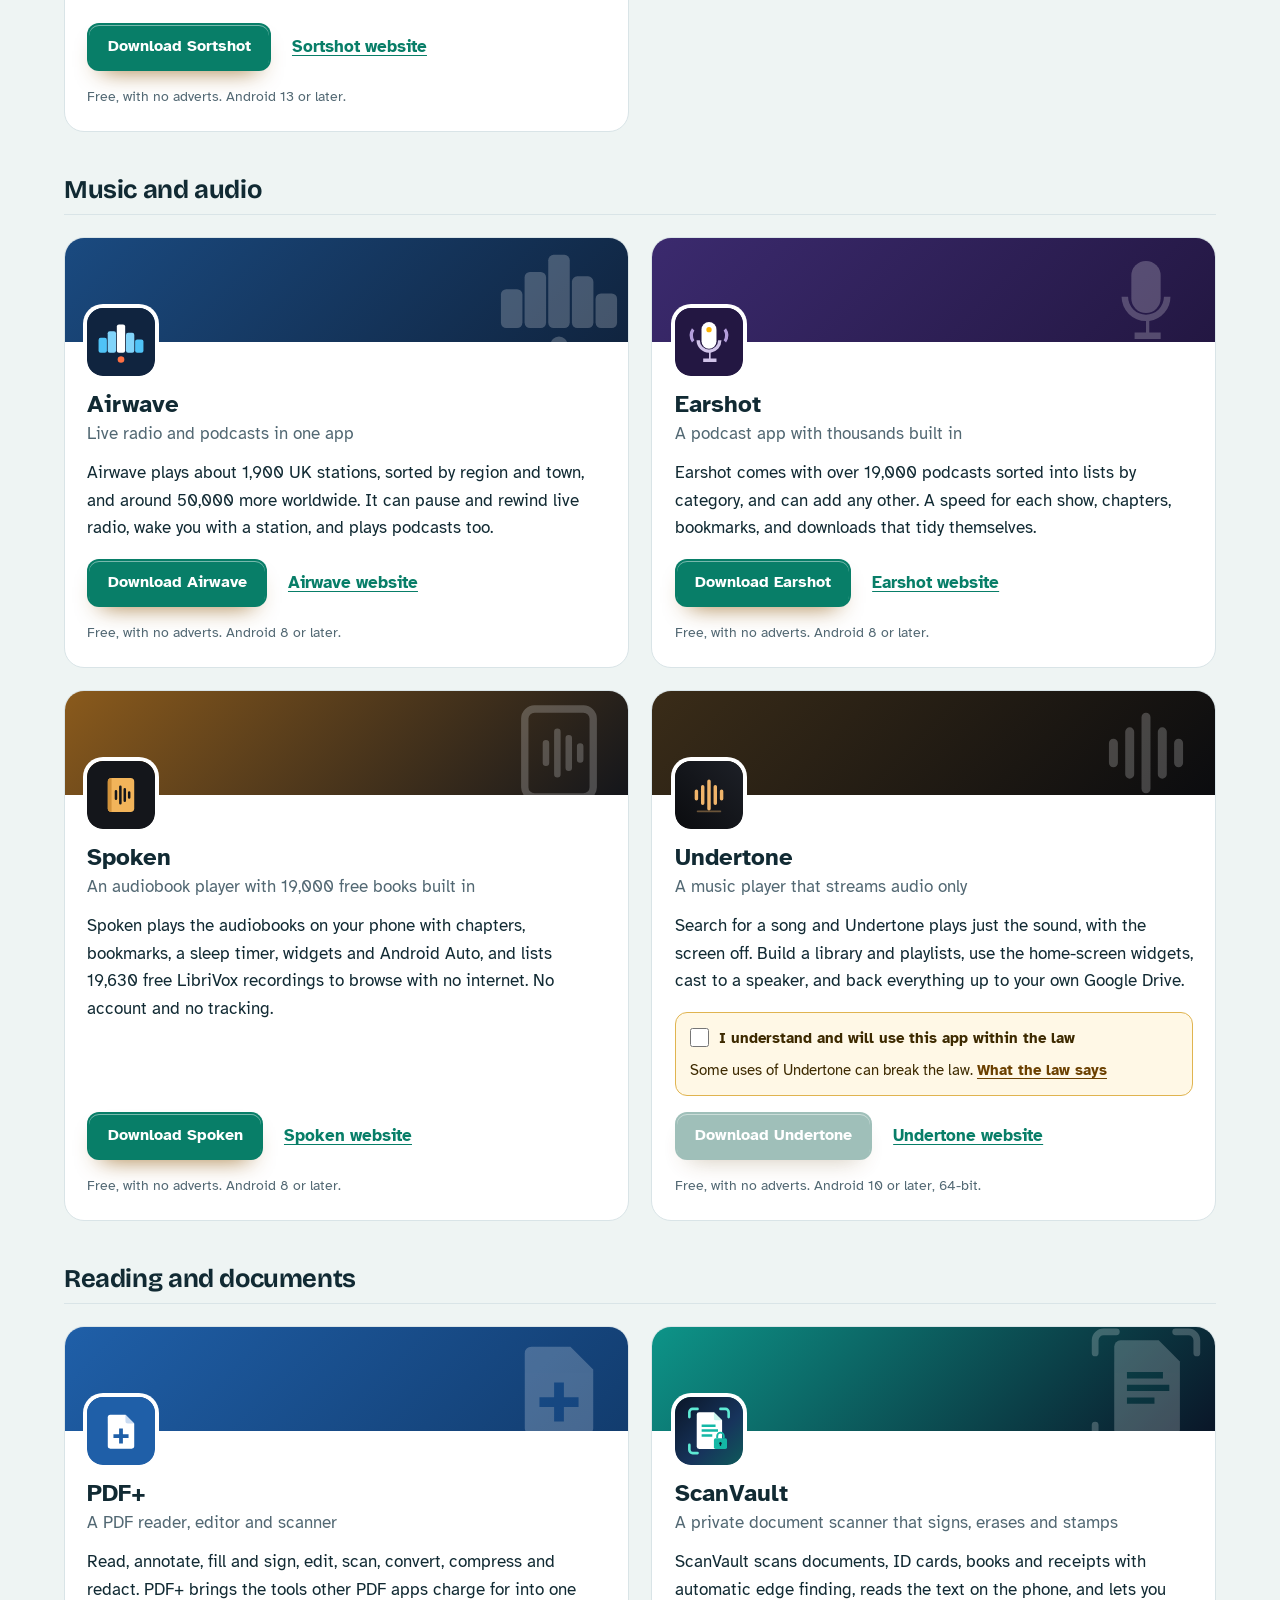
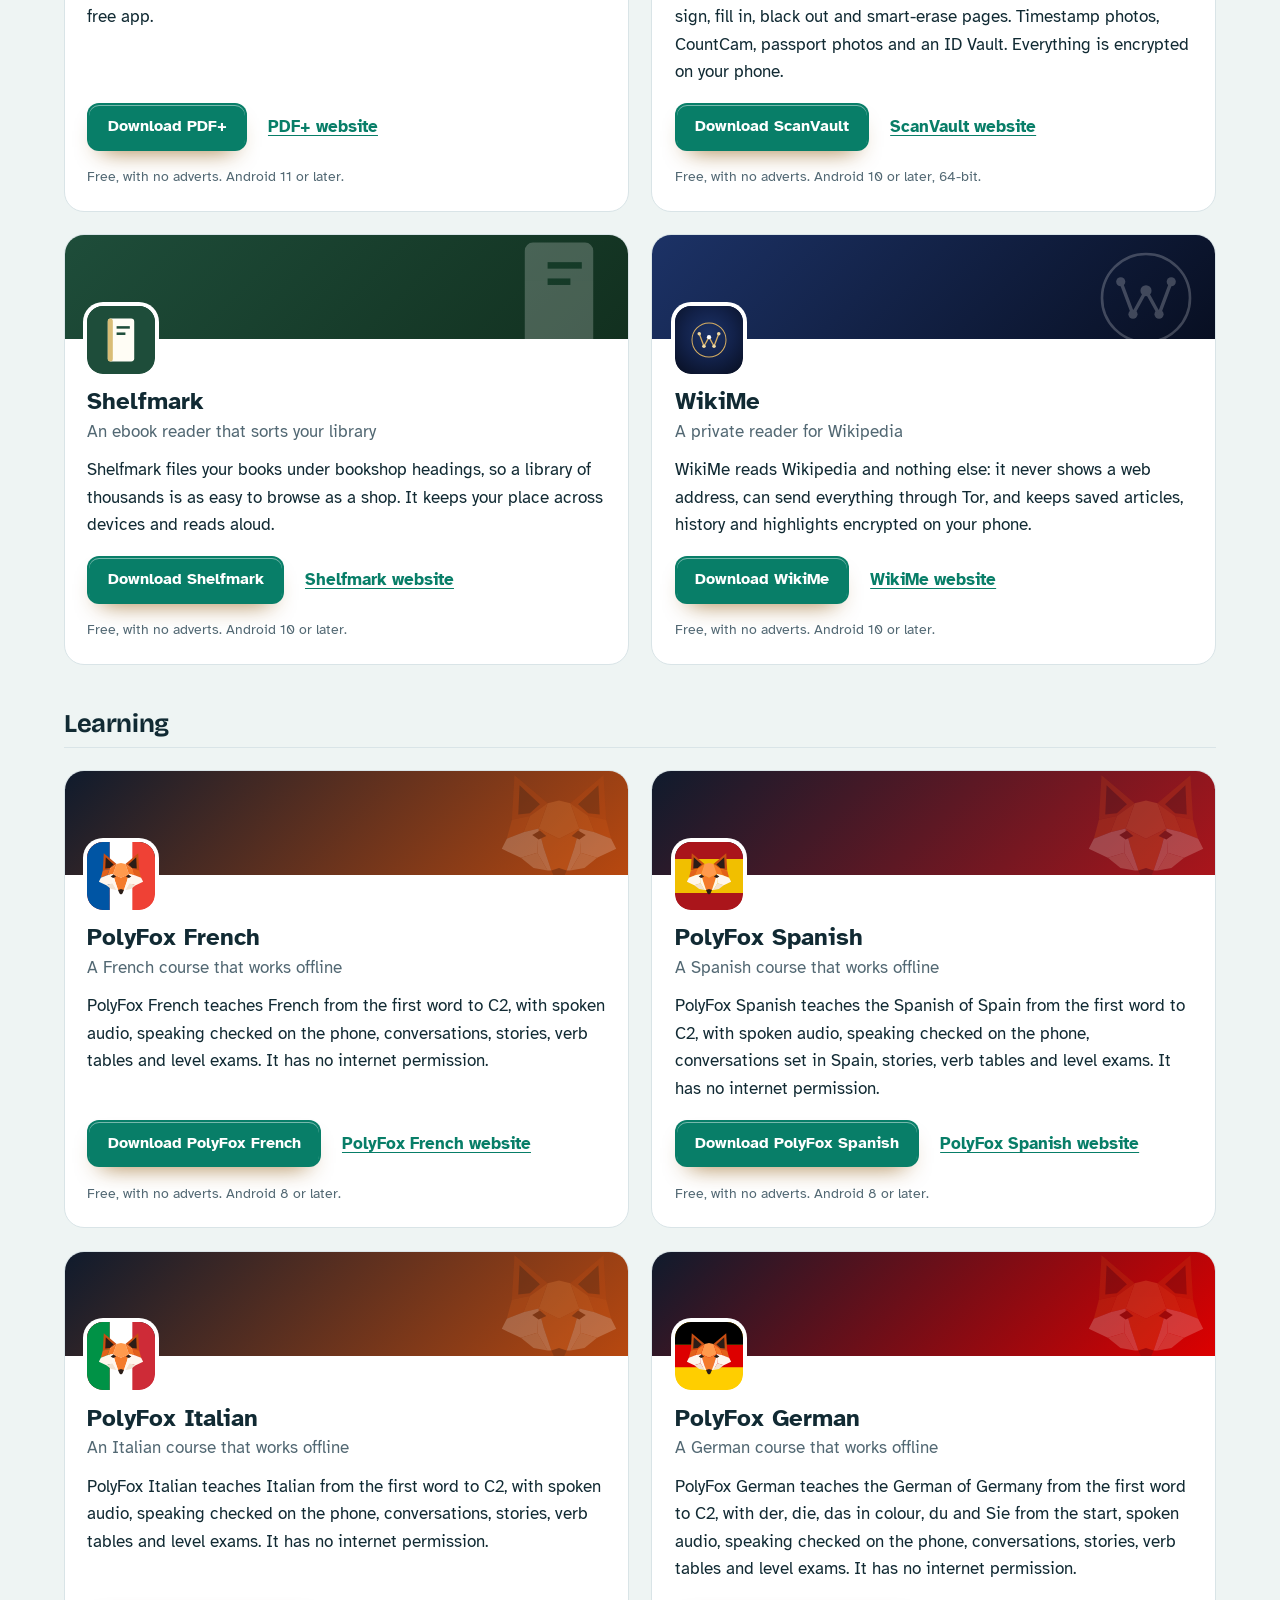
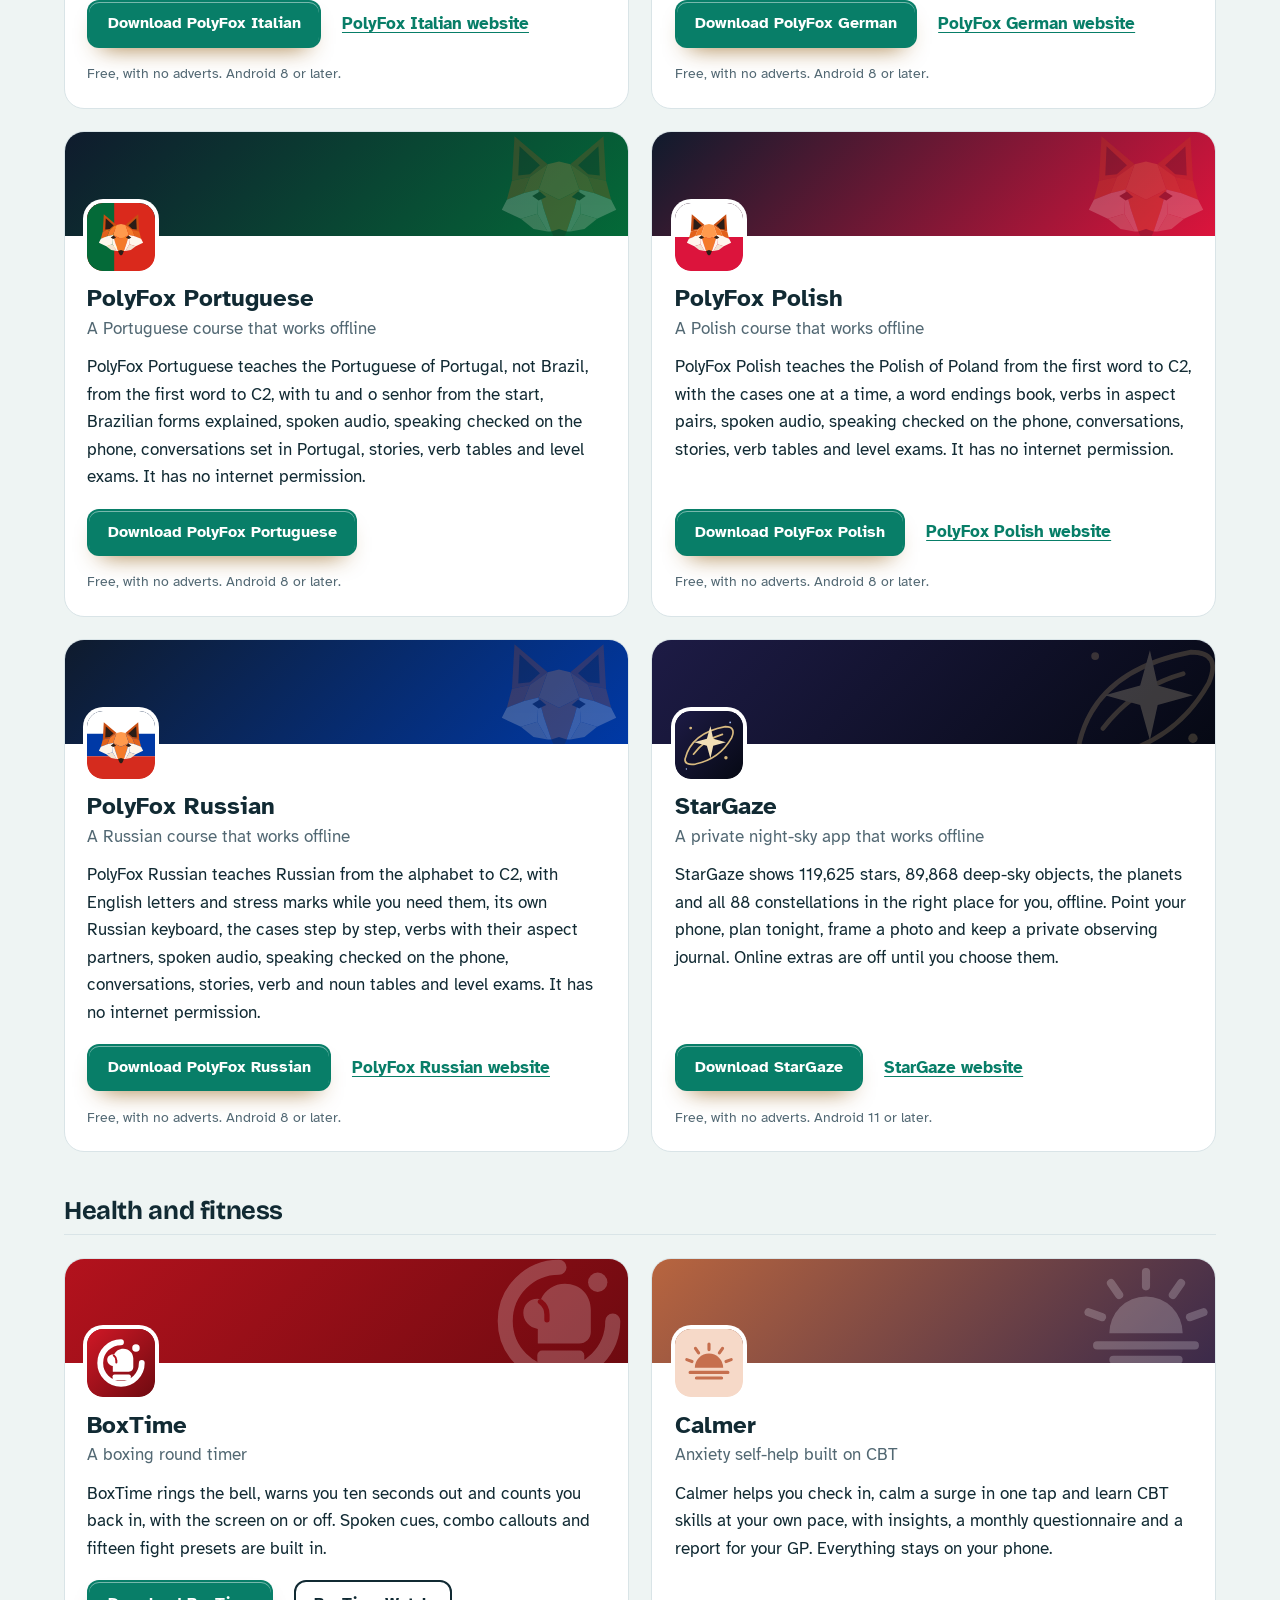
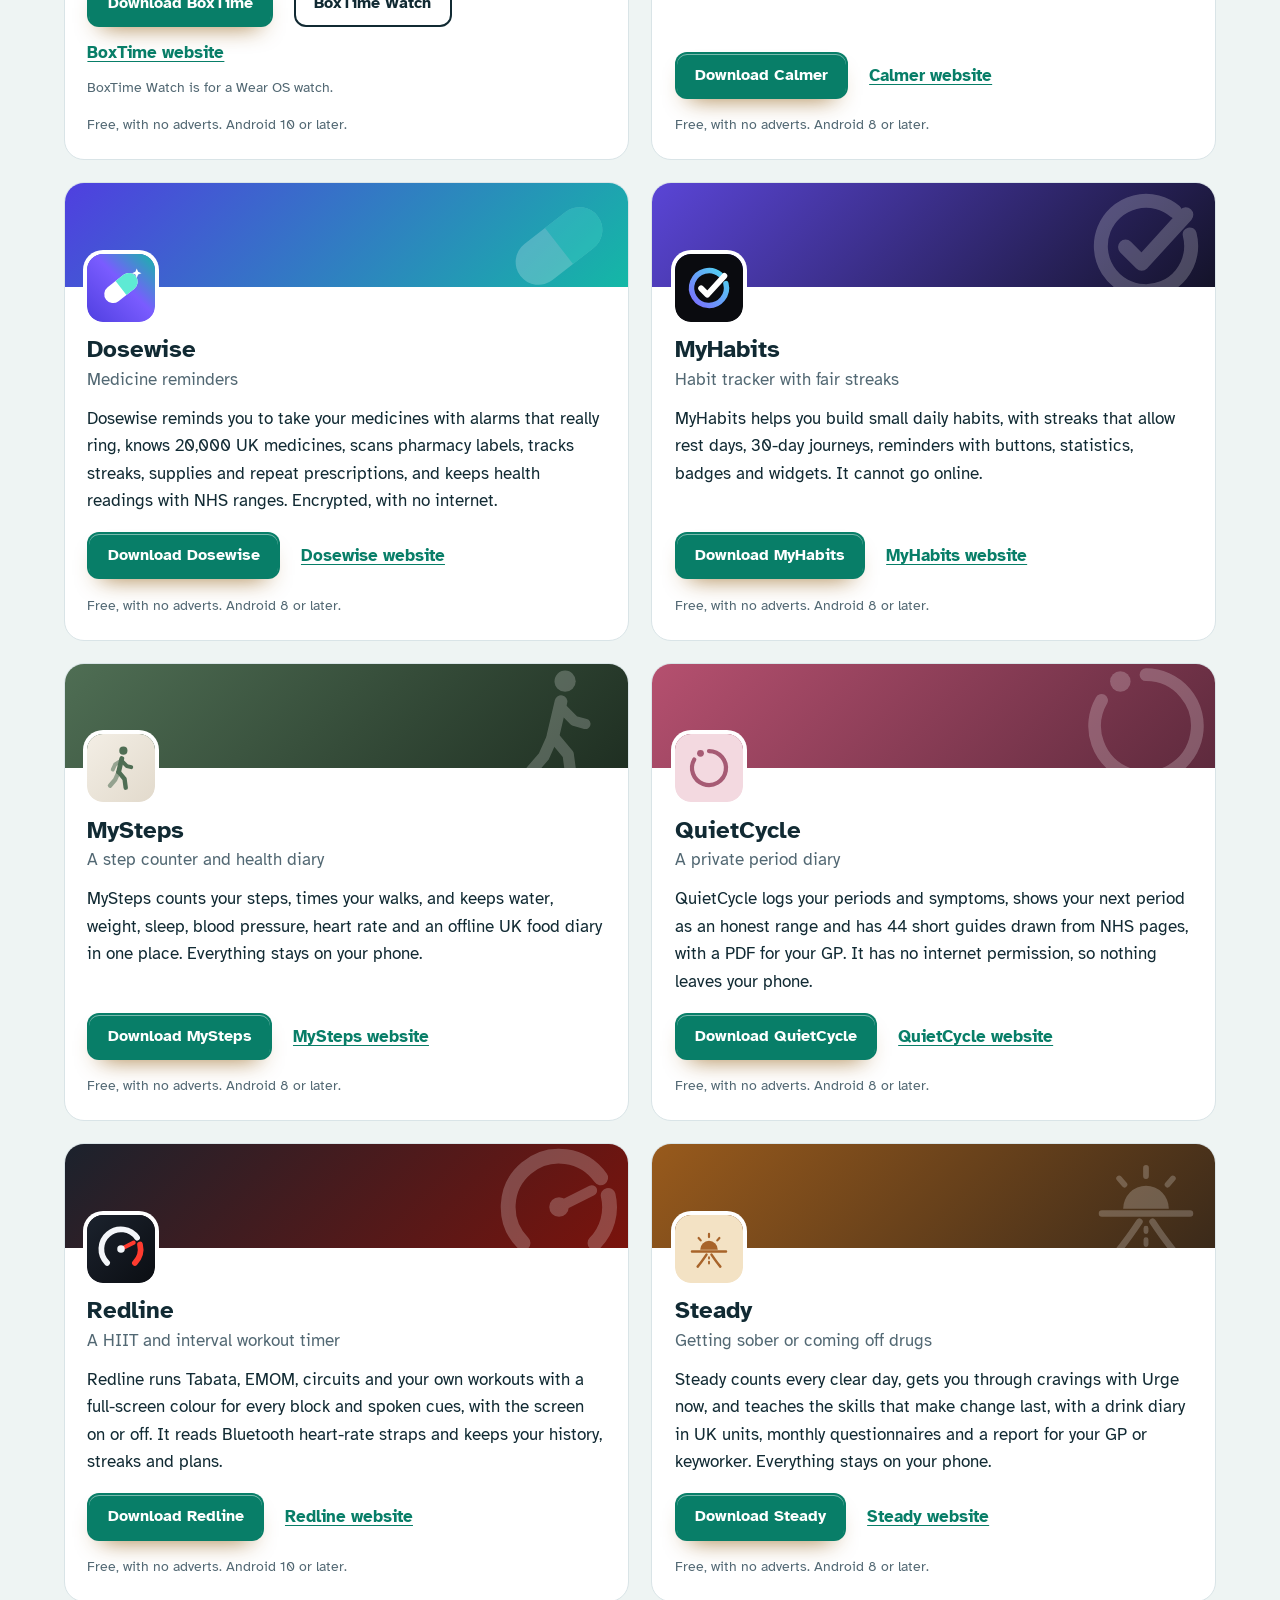
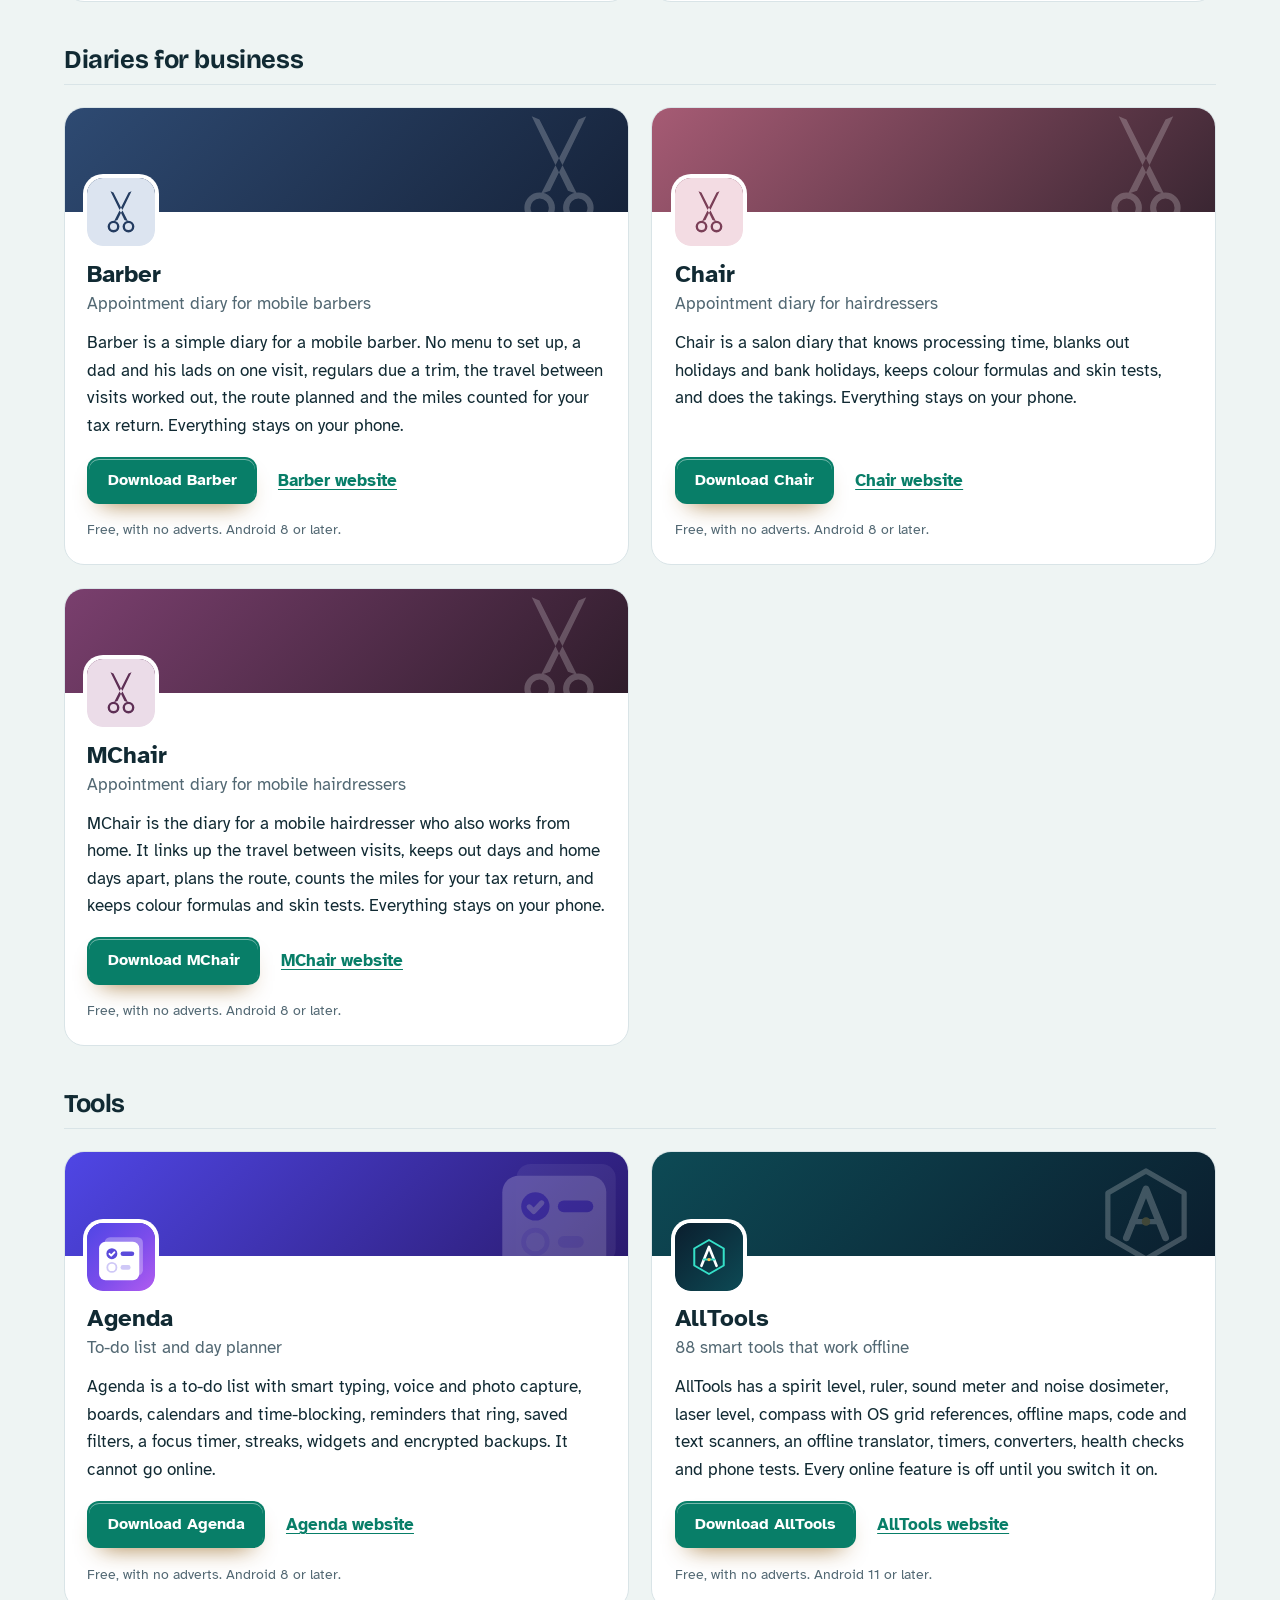
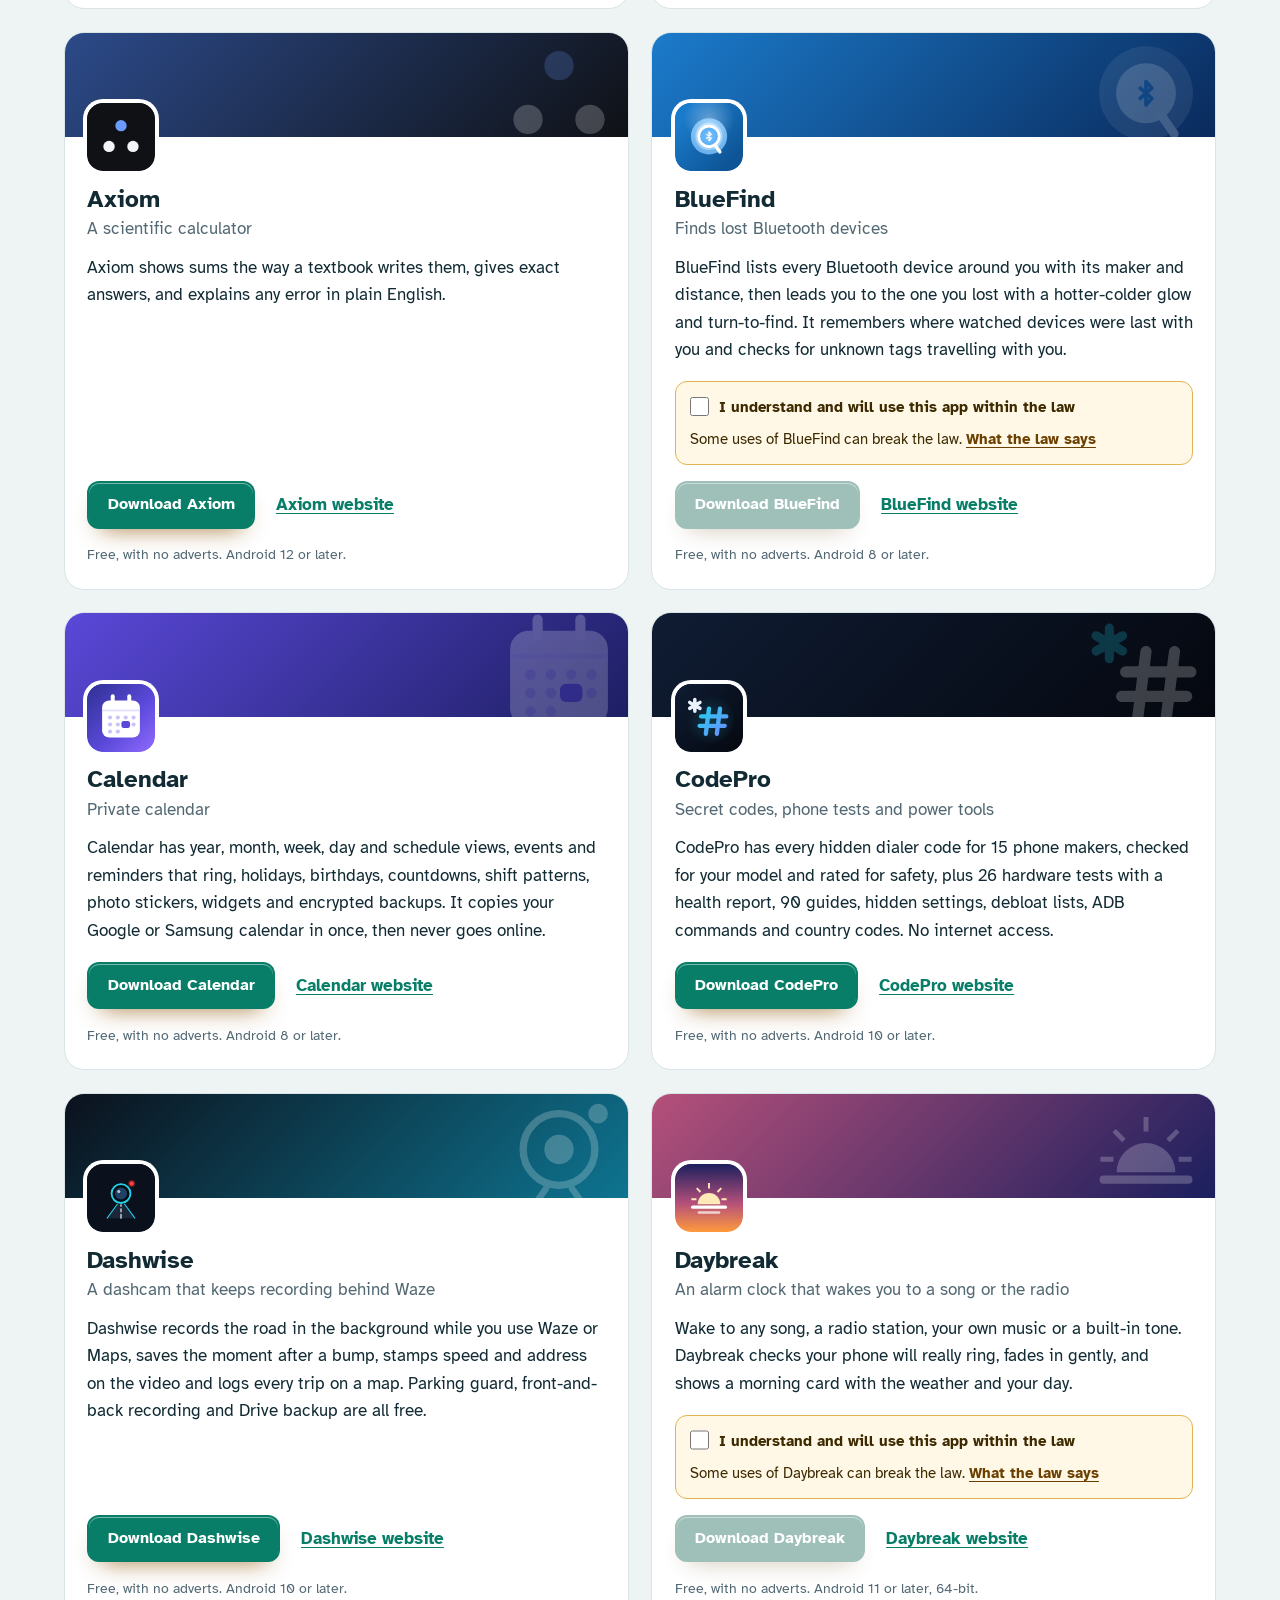
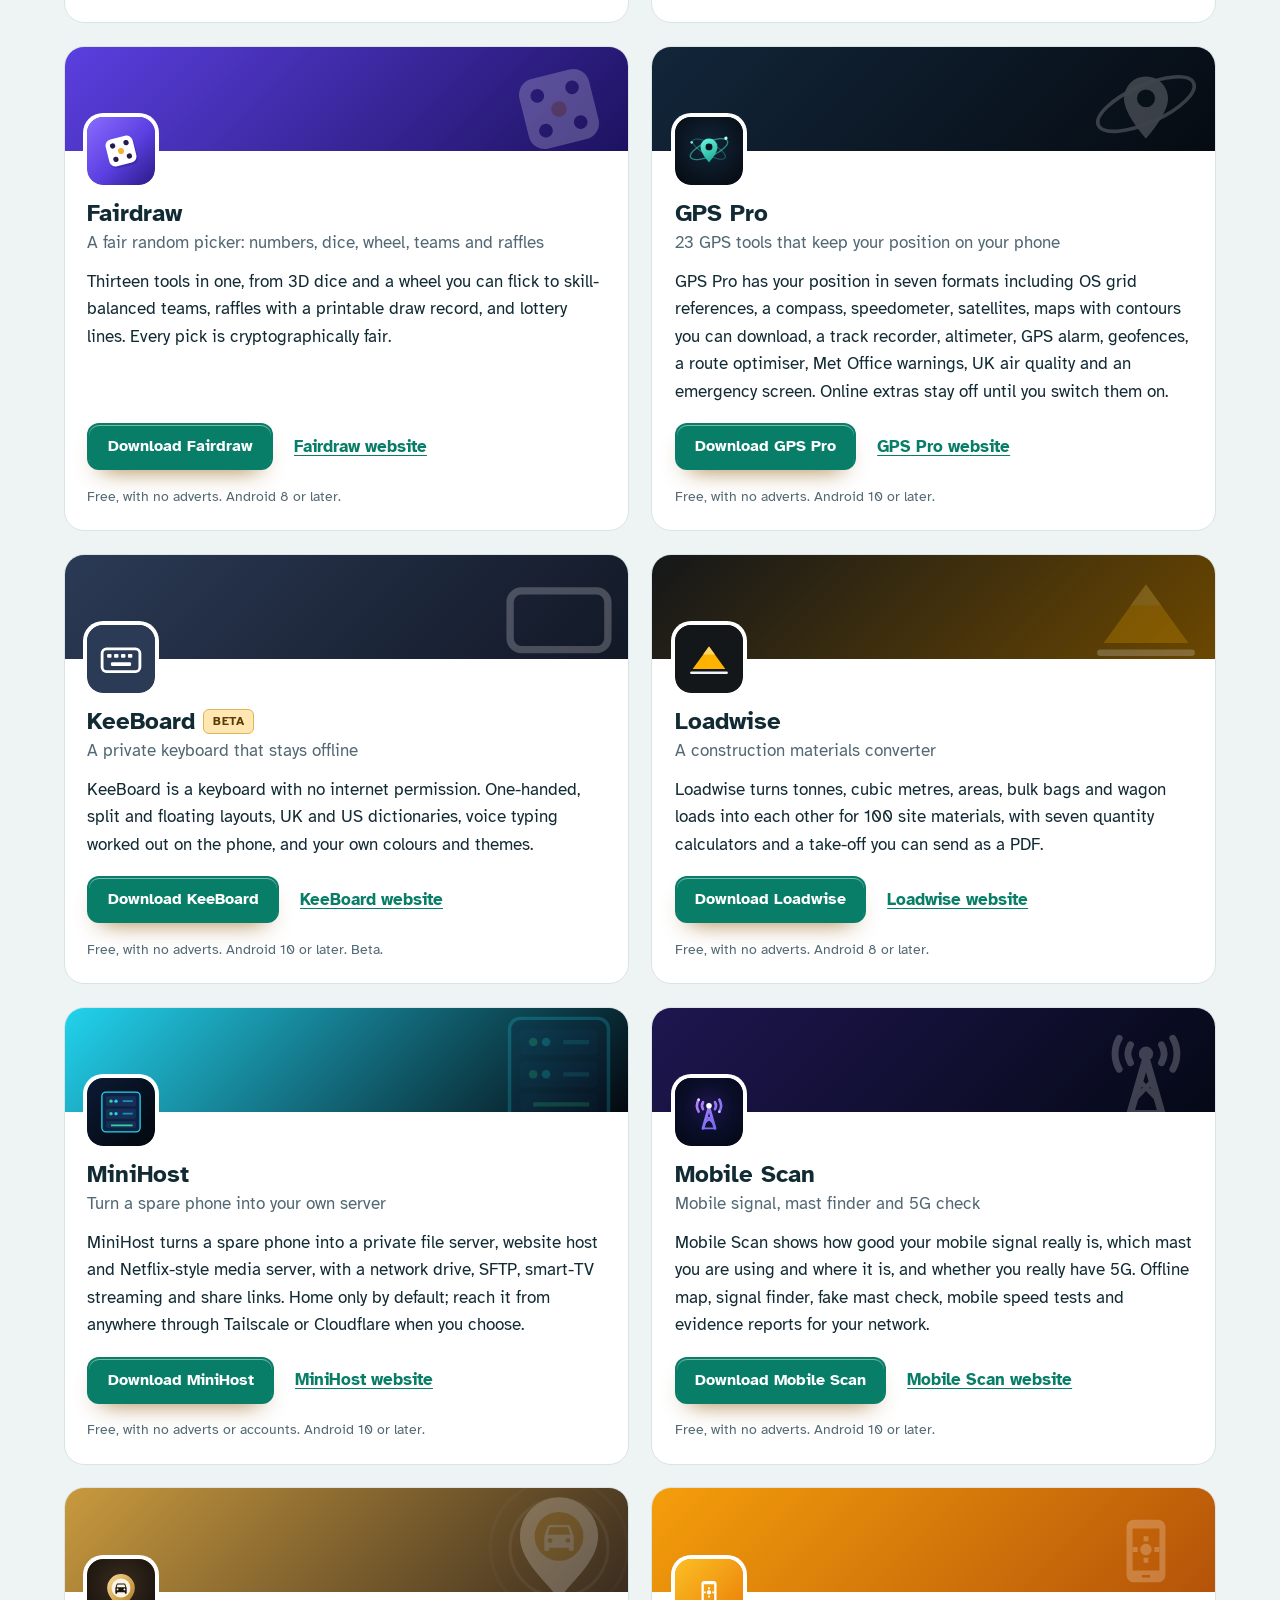
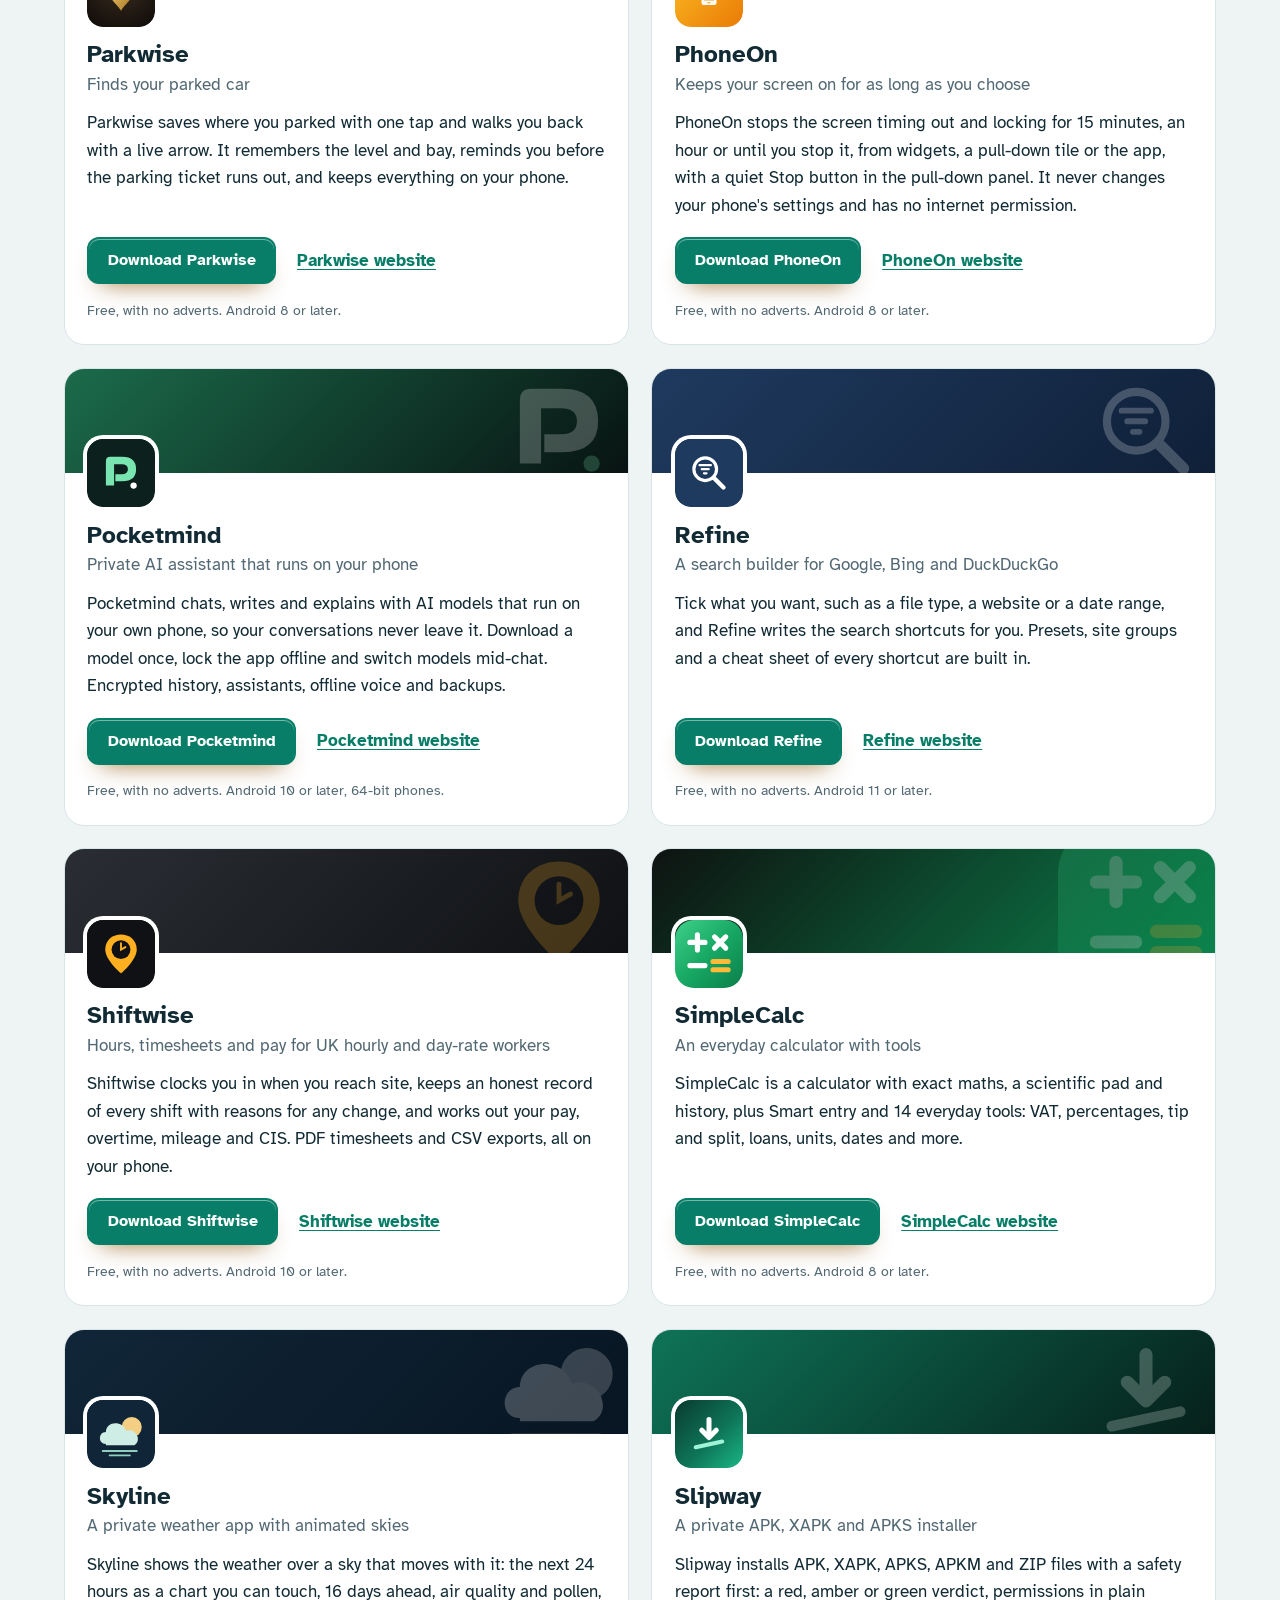
==== commit b44689e5: "More apps: add AllTools" ====
--- a/more-apps.html
+++ b/more-apps.html
@@ -4,7 +4,7 @@
 <meta charset="utf-8">
 <meta name="viewport" content="width=device-width, initial-scale=1">
 <title>More free Android apps from the maker of FindMe</title>
-<meta name="description" content="All 93 free Android apps from the maker of FindMe, in one list by category, each with its download and a link to its website.">
+<meta name="description" content="All 94 free Android apps from the maker of FindMe, in one list by category, each with its download and a link to its website.">
 <meta name="author" content="Jonathan Jackson">
 <link rel="canonical" href="https://customgpter.github.io/findme/more-apps.html">
 <meta name="theme-color" content="#eef4f3" media="(prefers-color-scheme: light)">
@@ -12,7 +12,7 @@
 <meta property="og:type" content="website">
 <meta property="og:site_name" content="FindMe">
 <meta property="og:title" content="More free Android apps from the maker of FindMe">
-<meta property="og:description" content="All 93 free Android apps from the maker of FindMe, in one list by category, each with its download and a link to its website.">
+<meta property="og:description" content="All 94 free Android apps from the maker of FindMe, in one list by category, each with its download and a link to its website.">
 <meta property="og:url" content="https://customgpter.github.io/findme/more-apps.html">
 <meta property="og:image" content="https://customgpter.github.io/findme/assets/og.png">
 <meta property="og:image:width" content="1200">
@@ -26,7 +26,7 @@
 <link rel="preload" href="./assets/fonts/atkinson-hyperlegible-latin-400-normal.woff2" as="font" type="font/woff2" crossorigin>
 <link rel="stylesheet" href="./assets/site.css?v=1">
 <link rel="stylesheet" href="./assets/house.css?v=1">
-<script type="application/ld+json">{"@context":"https://schema.org","@type":"ItemList","name":"Apps from the maker of FindMe","url":"https://customgpter.github.io/findme/more-apps.html","itemListElement":[{"@type":"ListItem","position":1,"name":"AddTxt","url":"https://customgpter.github.io/addtxt/"},{"@type":"ListItem","position":2,"name":"Backdrop","url":"https://customgpter.github.io/backdrop/"},{"@type":"ListItem","position":3,"name":"CaptionVid","url":"https://customgpter.github.io/captionvid/"},{"@type":"ListItem","position":4,"name":"Clearcut","url":"https://customgpter.github.io/clearcut/"},{"@type":"ListItem","position":5,"name":"Compress","url":"https://customgpter.github.io/compress/"},{"@type":"ListItem","position":6,"name":"Imprint","url":"https://customgpter.github.io/imprint/"},{"@type":"ListItem","position":7,"name":"Lightbox","url":"https://customgpter.github.io/lightbox/"},{"@type":"ListItem","position":8,"name":"Plainshot","url":"https://customgpter.github.io/plainshot/"},{"@type":"ListItem","position":9,"name":"Retag","url":"https://customgpter.github.io/retag/"},{"@type":"ListItem","position":10,"name":"ScrnSht","url":"https://customgpter.github.io/scrnsht/"},{"@type":"ListItem","position":11,"name":"Sortshot","url":"https://customgpter.github.io/sortshot/"},{"@type":"ListItem","position":12,"name":"Airwave","url":"https://customgpter.github.io/airwave/"},{"@type":"ListItem","position":13,"name":"Earshot","url":"https://customgpter.github.io/earshot/"},{"@type":"ListItem","position":14,"name":"Spoken","url":"https://customgpter.github.io/spoken/"},{"@type":"ListItem","position":15,"name":"Undertone","url":"https://customgpter.github.io/undertone/"},{"@type":"ListItem","position":16,"name":"PDF+","url":"https://customgpter.github.io/pdfplus/"},{"@type":"ListItem","position":17,"name":"ScanVault","url":"https://customgpter.github.io/scanvault/"},{"@type":"ListItem","position":18,"name":"Shelfmark","url":"https://customgpter.github.io/shelfmark/"},{"@type":"ListItem","position":19,"name":"WikiMe","url":"https://customgpter.github.io/wikime/"},{"@type":"ListItem","position":20,"name":"PolyFox French","url":"https://customgpter.github.io/polyfox/"},{"@type":"ListItem","position":21,"name":"PolyFox German","url":"https://customgpter.github.io/polyfox-german/"},{"@type":"ListItem","position":22,"name":"PolyFox Polish","url":"https://customgpter.github.io/polyfox-polish/"},{"@type":"ListItem","position":23,"name":"PolyFox Russian","url":"https://customgpter.github.io/polyfox-russian/"},{"@type":"ListItem","position":24,"name":"StarGaze","url":"https://customgpter.github.io/stargaze/"},{"@type":"ListItem","position":25,"name":"BoxTime","url":"https://customgpter.github.io/boxtime/"},{"@type":"ListItem","position":26,"name":"Calmer","url":"https://customgpter.github.io/calmer/"},{"@type":"ListItem","position":27,"name":"Dosewise","url":"https://customgpter.github.io/dosewise/"},{"@type":"ListItem","position":28,"name":"MyHabits","url":"https://customgpter.github.io/myhabits/"},{"@type":"ListItem","position":29,"name":"MySteps","url":"https://customgpter.github.io/mysteps/"},{"@type":"ListItem","position":30,"name":"QuietCycle","url":"https://customgpter.github.io/quietcycle/"},{"@type":"ListItem","position":31,"name":"Redline","url":"https://customgpter.github.io/redline/"},{"@type":"ListItem","position":32,"name":"Steady","url":"https://customgpter.github.io/steady/"},{"@type":"ListItem","position":33,"name":"Barber","url":"https://customgpter.github.io/barber/"},{"@type":"ListItem","position":34,"name":"Chair","url":"https://customgpter.github.io/chair/"},{"@type":"ListItem","position":35,"name":"MChair","url":"https://customgpter.github.io/mchair/"},{"@type":"ListItem","position":36,"name":"Agenda","url":"https://customgpter.github.io/agenda/"},{"@type":"ListItem","position":37,"name":"Axiom","url":"https://customgpter.github.io/axiom/"},{"@type":"ListItem","position":38,"name":"BlueFind","url":"https://customgpter.github.io/bluefind/"},{"@type":"ListItem","position":39,"name":"Calendar","url":"https://customgpter.github.io/calendar/"},{"@type":"ListItem","position":40,"name":"CodePro","url":"https://customgpter.github.io/codepro/"},{"@type":"ListItem","position":41,"name":"Dashwise","url":"https://customgpter.github.io/dashwise/"},{"@type":"ListItem","position":42,"name":"Daybreak","url":"https://customgpter.github.io/daybreak/"},{"@type":"ListItem","position":43,"name":"Fairdraw","url":"https://customgpter.github.io/fairdraw/"},{"@type":"ListItem","position":44,"name":"GPS Pro","url":"https://customgpter.github.io/gpspro/"},{"@type":"ListItem","position":45,"name":"KeeBoard","url":"https://customgpter.github.io/keeboard/"},{"@type":"ListItem","position":46,"name":"Loadwise","url":"https://customgpter.github.io/loadwise/"},{"@type":"ListItem","position":47,"name":"MiniHost","url":"https://customgpter.github.io/minihost/"},{"@type":"ListItem","position":48,"name":"Mobile Scan","url":"https://customgpter.github.io/mobilescan/"},{"@type":"ListItem","position":49,"name":"Parkwise","url":"https://customgpter.github.io/parkwise/"},{"@type":"ListItem","position":50,"name":"Pocketmind","url":"https://customgpter.github.io/pocketmind/"},{"@type":"ListItem","position":51,"name":"Refine","url":"https://customgpter.github.io/refine/"},{"@type":"ListItem","position":52,"name":"Shiftwise","url":"https://customgpter.github.io/shiftwise/"},{"@type":"ListItem","position":53,"name":"SimpleCalc","url":"https://customgpter.github.io/simplecalc/"},{"@type":"ListItem","position":54,"name":"Skyline","url":"https://customgpter.github.io/skyline/"},{"@type":"ListItem","position":55,"name":"Slipway","url":"https://customgpter.github.io/slipway/"},{"@type":"ListItem","position":56,"name":"Tagger","url":"https://customgpter.github.io/tagger/"},{"@type":"ListItem","position":57,"name":"TotalClean","url":"https://customgpter.github.io/totalclean/"},{"@type":"ListItem","position":58,"name":"TVLink","url":"https://customgpter.github.io/tvlink/"},{"@type":"ListItem","position":59,"name":"Unbox","url":"https://customgpter.github.io/unbox/"},{"@type":"ListItem","position":60,"name":"WhatsKeep","url":"https://customgpter.github.io/whatskeep/"},{"@type":"ListItem","position":61,"name":"WiFi Scan","url":"https://customgpter.github.io/wifiscan/"},{"@type":"ListItem","position":62,"name":"Auditly","url":"https://customgpter.github.io/auditly/"},{"@type":"ListItem","position":63,"name":"Backchannel","url":"https://customgpter.github.io/backchannel/"},{"@type":"ListItem","position":64,"name":"ENotes","url":"https://customgpter.github.io/enotes/"},{"@type":"ListItem","position":65,"name":"FindMe","url":"https://customgpter.github.io/findme/"},{"@type":"ListItem","position":66,"name":"iLock","url":"https://customgpter.github.io/ilock/"},{"@type":"ListItem","position":67,"name":"ImSafe","url":"https://customgpter.github.io/imsafe/"},{"@type":"ListItem","position":68,"name":"IShred","url":"https://customgpter.github.io/ishred/"},{"@type":"ListItem","position":69,"name":"LockBox","url":"https://customgpter.github.io/lockbox/"},{"@type":"ListItem","position":70,"name":"PassVault","url":"https://customgpter.github.io/passvault/"},{"@type":"ListItem","position":71,"name":"SpyFind","url":"https://customgpter.github.io/spyfind/"},{"@type":"ListItem","position":72,"name":"TextWipe","url":"https://customgpter.github.io/textwipe/"},{"@type":"ListItem","position":73,"name":"Tracewire","url":"https://customgpter.github.io/tracewire/"},{"@type":"ListItem","position":74,"name":"Vigil","url":"https://customgpter.github.io/vigil/"},{"@type":"ListItem","position":75,"name":"Grab","url":"https://customgpter.github.io/grab/"},{"@type":"ListItem","position":76,"name":"Swarm","url":"https://customgpter.github.io/swarm/"},{"@type":"ListItem","position":77,"name":"Plane Games","url":"https://customgpter.github.io/plane-games/"},{"@type":"ListItem","position":78,"name":"Ninefold","url":"https://customgpter.github.io/ninefold/"},{"@type":"ListItem","position":79,"name":"Cubewise","url":"https://customgpter.github.io/cubewise/"},{"@type":"ListItem","position":80,"name":"Tilewise","url":"https://customgpter.github.io/tilewise/"},{"@type":"ListItem","position":81,"name":"Letterwise","url":"https://customgpter.github.io/letterwise/"},{"@type":"ListItem","position":82,"name":"Kingside","url":"https://customgpter.github.io/kingside/"},{"@type":"ListItem","position":83,"name":"Deckhand","url":"https://customgpter.github.io/deckhand/"},{"@type":"ListItem","position":84,"name":"SNESForge","url":"https://customgpter.github.io/snesforge/"},{"@type":"ListItem","position":85,"name":"Fame Boy","url":"https://customgpter.github.io/fameboy/"},{"@type":"ListItem","position":86,"name":"PSPPro","url":"https://customgpter.github.io/psppro/"},{"@type":"ListItem","position":87,"name":"MegaGen","url":"https://customgpter.github.io/megagen/"},{"@type":"ListItem","position":88,"name":"QVR","url":"https://customgpter.github.io/qvr/"},{"@type":"ListItem","position":89,"name":"QVR Watch","url":"https://customgpter.github.io/qvr-watch/"},{"@type":"ListItem","position":90,"name":"QVRLite","url":"https://customgpter.github.io/qvrlite/"},{"@type":"ListItem","position":91,"name":"Onionz","url":"https://customgpter.github.io/onionz/"},{"@type":"ListItem","position":92,"name":"OnionzWeb","url":"https://customgpter.github.io/onionzweb/"}]}</script>
+<script type="application/ld+json">{"@context":"https://schema.org","@type":"ItemList","name":"Apps from the maker of FindMe","url":"https://customgpter.github.io/findme/more-apps.html","itemListElement":[{"@type":"ListItem","position":1,"name":"AddTxt","url":"https://customgpter.github.io/addtxt/"},{"@type":"ListItem","position":2,"name":"Backdrop","url":"https://customgpter.github.io/backdrop/"},{"@type":"ListItem","position":3,"name":"CaptionVid","url":"https://customgpter.github.io/captionvid/"},{"@type":"ListItem","position":4,"name":"Clearcut","url":"https://customgpter.github.io/clearcut/"},{"@type":"ListItem","position":5,"name":"Compress","url":"https://customgpter.github.io/compress/"},{"@type":"ListItem","position":6,"name":"Imprint","url":"https://customgpter.github.io/imprint/"},{"@type":"ListItem","position":7,"name":"Lightbox","url":"https://customgpter.github.io/lightbox/"},{"@type":"ListItem","position":8,"name":"Plainshot","url":"https://customgpter.github.io/plainshot/"},{"@type":"ListItem","position":9,"name":"Retag","url":"https://customgpter.github.io/retag/"},{"@type":"ListItem","position":10,"name":"ScrnSht","url":"https://customgpter.github.io/scrnsht/"},{"@type":"ListItem","position":11,"name":"Sortshot","url":"https://customgpter.github.io/sortshot/"},{"@type":"ListItem","position":12,"name":"Airwave","url":"https://customgpter.github.io/airwave/"},{"@type":"ListItem","position":13,"name":"Earshot","url":"https://customgpter.github.io/earshot/"},{"@type":"ListItem","position":14,"name":"Spoken","url":"https://customgpter.github.io/spoken/"},{"@type":"ListItem","position":15,"name":"Undertone","url":"https://customgpter.github.io/undertone/"},{"@type":"ListItem","position":16,"name":"PDF+","url":"https://customgpter.github.io/pdfplus/"},{"@type":"ListItem","position":17,"name":"ScanVault","url":"https://customgpter.github.io/scanvault/"},{"@type":"ListItem","position":18,"name":"Shelfmark","url":"https://customgpter.github.io/shelfmark/"},{"@type":"ListItem","position":19,"name":"WikiMe","url":"https://customgpter.github.io/wikime/"},{"@type":"ListItem","position":20,"name":"PolyFox French","url":"https://customgpter.github.io/polyfox/"},{"@type":"ListItem","position":21,"name":"PolyFox German","url":"https://customgpter.github.io/polyfox-german/"},{"@type":"ListItem","position":22,"name":"PolyFox Polish","url":"https://customgpter.github.io/polyfox-polish/"},{"@type":"ListItem","position":23,"name":"PolyFox Russian","url":"https://customgpter.github.io/polyfox-russian/"},{"@type":"ListItem","position":24,"name":"StarGaze","url":"https://customgpter.github.io/stargaze/"},{"@type":"ListItem","position":25,"name":"BoxTime","url":"https://customgpter.github.io/boxtime/"},{"@type":"ListItem","position":26,"name":"Calmer","url":"https://customgpter.github.io/calmer/"},{"@type":"ListItem","position":27,"name":"Dosewise","url":"https://customgpter.github.io/dosewise/"},{"@type":"ListItem","position":28,"name":"MyHabits","url":"https://customgpter.github.io/myhabits/"},{"@type":"ListItem","position":29,"name":"MySteps","url":"https://customgpter.github.io/mysteps/"},{"@type":"ListItem","position":30,"name":"QuietCycle","url":"https://customgpter.github.io/quietcycle/"},{"@type":"ListItem","position":31,"name":"Redline","url":"https://customgpter.github.io/redline/"},{"@type":"ListItem","position":32,"name":"Steady","url":"https://customgpter.github.io/steady/"},{"@type":"ListItem","position":33,"name":"Barber","url":"https://customgpter.github.io/barber/"},{"@type":"ListItem","position":34,"name":"Chair","url":"https://customgpter.github.io/chair/"},{"@type":"ListItem","position":35,"name":"MChair","url":"https://customgpter.github.io/mchair/"},{"@type":"ListItem","position":36,"name":"Agenda","url":"https://customgpter.github.io/agenda/"},{"@type":"ListItem","position":37,"name":"AllTools","url":"https://customgpter.github.io/alltools/"},{"@type":"ListItem","position":38,"name":"Axiom","url":"https://customgpter.github.io/axiom/"},{"@type":"ListItem","position":39,"name":"BlueFind","url":"https://customgpter.github.io/bluefind/"},{"@type":"ListItem","position":40,"name":"Calendar","url":"https://customgpter.github.io/calendar/"},{"@type":"ListItem","position":41,"name":"CodePro","url":"https://customgpter.github.io/codepro/"},{"@type":"ListItem","position":42,"name":"Dashwise","url":"https://customgpter.github.io/dashwise/"},{"@type":"ListItem","position":43,"name":"Daybreak","url":"https://customgpter.github.io/daybreak/"},{"@type":"ListItem","position":44,"name":"Fairdraw","url":"https://customgpter.github.io/fairdraw/"},{"@type":"ListItem","position":45,"name":"GPS Pro","url":"https://customgpter.github.io/gpspro/"},{"@type":"ListItem","position":46,"name":"KeeBoard","url":"https://customgpter.github.io/keeboard/"},{"@type":"ListItem","position":47,"name":"Loadwise","url":"https://customgpter.github.io/loadwise/"},{"@type":"ListItem","position":48,"name":"MiniHost","url":"https://customgpter.github.io/minihost/"},{"@type":"ListItem","position":49,"name":"Mobile Scan","url":"https://customgpter.github.io/mobilescan/"},{"@type":"ListItem","position":50,"name":"Parkwise","url":"https://customgpter.github.io/parkwise/"},{"@type":"ListItem","position":51,"name":"Pocketmind","url":"https://customgpter.github.io/pocketmind/"},{"@type":"ListItem","position":52,"name":"Refine","url":"https://customgpter.github.io/refine/"},{"@type":"ListItem","position":53,"name":"Shiftwise","url":"https://customgpter.github.io/shiftwise/"},{"@type":"ListItem","position":54,"name":"SimpleCalc","url":"https://customgpter.github.io/simplecalc/"},{"@type":"ListItem","position":55,"name":"Skyline","url":"https://customgpter.github.io/skyline/"},{"@type":"ListItem","position":56,"name":"Slipway","url":"https://customgpter.github.io/slipway/"},{"@type":"ListItem","position":57,"name":"Tagger","url":"https://customgpter.github.io/tagger/"},{"@type":"ListItem","position":58,"name":"TotalClean","url":"https://customgpter.github.io/totalclean/"},{"@type":"ListItem","position":59,"name":"TVLink","url":"https://customgpter.github.io/tvlink/"},{"@type":"ListItem","position":60,"name":"Unbox","url":"https://customgpter.github.io/unbox/"},{"@type":"ListItem","position":61,"name":"WhatsKeep","url":"https://customgpter.github.io/whatskeep/"},{"@type":"ListItem","position":62,"name":"WiFi Scan","url":"https://customgpter.github.io/wifiscan/"},{"@type":"ListItem","position":63,"name":"Auditly","url":"https://customgpter.github.io/auditly/"},{"@type":"ListItem","position":64,"name":"Backchannel","url":"https://customgpter.github.io/backchannel/"},{"@type":"ListItem","position":65,"name":"ENotes","url":"https://customgpter.github.io/enotes/"},{"@type":"ListItem","position":66,"name":"FindMe","url":"https://customgpter.github.io/findme/"},{"@type":"ListItem","position":67,"name":"iLock","url":"https://customgpter.github.io/ilock/"},{"@type":"ListItem","position":68,"name":"ImSafe","url":"https://customgpter.github.io/imsafe/"},{"@type":"ListItem","position":69,"name":"IShred","url":"https://customgpter.github.io/ishred/"},{"@type":"ListItem","position":70,"name":"LockBox","url":"https://customgpter.github.io/lockbox/"},{"@type":"ListItem","position":71,"name":"PassVault","url":"https://customgpter.github.io/passvault/"},{"@type":"ListItem","position":72,"name":"SpyFind","url":"https://customgpter.github.io/spyfind/"},{"@type":"ListItem","position":73,"name":"TextWipe","url":"https://customgpter.github.io/textwipe/"},{"@type":"ListItem","position":74,"name":"Tracewire","url":"https://customgpter.github.io/tracewire/"},{"@type":"ListItem","position":75,"name":"Vigil","url":"https://customgpter.github.io/vigil/"},{"@type":"ListItem","position":76,"name":"Grab","url":"https://customgpter.github.io/grab/"},{"@type":"ListItem","position":77,"name":"Swarm","url":"https://customgpter.github.io/swarm/"},{"@type":"ListItem","position":78,"name":"Plane Games","url":"https://customgpter.github.io/plane-games/"},{"@type":"ListItem","position":79,"name":"Ninefold","url":"https://customgpter.github.io/ninefold/"},{"@type":"ListItem","position":80,"name":"Cubewise","url":"https://customgpter.github.io/cubewise/"},{"@type":"ListItem","position":81,"name":"Tilewise","url":"https://customgpter.github.io/tilewise/"},{"@type":"ListItem","position":82,"name":"Letterwise","url":"https://customgpter.github.io/letterwise/"},{"@type":"ListItem","position":83,"name":"Kingside","url":"https://customgpter.github.io/kingside/"},{"@type":"ListItem","position":84,"name":"Deckhand","url":"https://customgpter.github.io/deckhand/"},{"@type":"ListItem","position":85,"name":"SNESForge","url":"https://customgpter.github.io/snesforge/"},{"@type":"ListItem","position":86,"name":"Fame Boy","url":"https://customgpter.github.io/fameboy/"},{"@type":"ListItem","position":87,"name":"PSPPro","url":"https://customgpter.github.io/psppro/"},{"@type":"ListItem","position":88,"name":"MegaGen","url":"https://customgpter.github.io/megagen/"},{"@type":"ListItem","position":89,"name":"QVR","url":"https://customgpter.github.io/qvr/"},{"@type":"ListItem","position":90,"name":"QVR Watch","url":"https://customgpter.github.io/qvr-watch/"},{"@type":"ListItem","position":91,"name":"QVRLite","url":"https://customgpter.github.io/qvrlite/"},{"@type":"ListItem","position":92,"name":"Onionz","url":"https://customgpter.github.io/onionz/"},{"@type":"ListItem","position":93,"name":"OnionzWeb","url":"https://customgpter.github.io/onionzweb/"}]}</script>
 <link rel="stylesheet" href="./assets/apps-list.css?v=1">
 <script src="./assets/apps-list.js?v=1" defer></script>
 </head>
@@ -86,7 +86,7 @@
 <li class="mapp" style="--b:#7a3f6e;--b2:#2f1d2b"><div class="mapp-cover" aria-hidden="true"><svg viewBox="0 0 108 108"><g transform="translate(54 54) scale(1.25) translate(-54 -52)"><path fill="#fff" fill-rule="evenodd" d="M37 70.5a7.5 7.5 0 1 0 15 0a7.5 7.5 0 1 0-15 0zM40 70.5a4.5 4.5 0 1 0 9 0a4.5 4.5 0 1 0-9 0zM56 70.5a7.5 7.5 0 1 0 15 0a7.5 7.5 0 1 0-15 0zM59 70.5a4.5 4.5 0 1 0 9 0a4.5 4.5 0 1 0-9 0z"/><path fill="#fff" d="M45.2 63.6 49.6 62.2 67.4 25.6 63.6 27.2zM62.8 63.6 58.4 62.2 40.6 25.6 44.4 27.2z"/><circle cx="54" cy="49.8" r="1.8" fill="none"/></g></svg></div><div class="mapp-body"><svg class="mapp-icon" viewBox="0 0 108 108" aria-hidden="true"><rect width="108" height="108" rx="24" fill="#EBDCE8"/><g transform="translate(54 54) scale(1.25) translate(-54 -52)"><path fill="#5E2F55" fill-rule="evenodd" d="M37 70.5a7.5 7.5 0 1 0 15 0a7.5 7.5 0 1 0-15 0zM40 70.5a4.5 4.5 0 1 0 9 0a4.5 4.5 0 1 0-9 0zM56 70.5a7.5 7.5 0 1 0 15 0a7.5 7.5 0 1 0-15 0zM59 70.5a4.5 4.5 0 1 0 9 0a4.5 4.5 0 1 0-9 0z"/><path fill="#5E2F55" d="M45.2 63.6 49.6 62.2 67.4 25.6 63.6 27.2zM62.8 63.6 58.4 62.2 40.6 25.6 44.4 27.2z"/><circle cx="54" cy="49.8" r="1.8" fill="#EBDCE8"/></g></svg><h3>MChair</h3><p class="mapp-kind">Appointment diary for mobile hairdressers</p><p class="mapp-say">MChair is the diary for a mobile hairdresser who also works from home. It links up the travel between visits, keeps out days and home days apart, plans the route, counts the miles for your tax return, and keeps colour formulas and skin tests. Everything stays on your phone.</p><p class="mapp-go"><a class="button" href="https://github.com/CustomGPTer/mchair/releases/latest/download/MChair.apk">Download MChair</a><a class="mapp-site" href="https://customgpter.github.io/mchair/">MChair website</a></p><p class="mapp-needs">Free, with no adverts. Android 8 or later.</p></div></li></ul></div>
 <div class="mapps-group" role="group" aria-labelledby="apps-tools"><h2 class="mapps-cat" id="apps-tools">Tools</h2>
 <ul class="mapps"><li class="mapp" style="--b:#4f46e5;--b2:#2a1a6e"><div class="mapp-cover" aria-hidden="true"><svg viewBox="0 0 108 108"><g transform="translate(54 56) scale(1.45) translate(-52 -56)"><rect x="34" y="33" width="42" height="42" rx="6" fill="#fff" fill-opacity=".3"/><rect x="28" y="38" width="44" height="42" rx="7" fill="#fff" fill-opacity=".95"/><circle cx="42" cy="51" r="6" fill="#5b4bdb"/><path d="M39.4 51.2l1.9 1.9 3.4-3.6" stroke="#fff" stroke-width="2.2" fill="none" stroke-linecap="round" stroke-linejoin="round"/><rect x="51.5" y="48.5" width="15" height="5" rx="2.5" fill="#5b4bdb"/><circle cx="42" cy="66" r="5" fill="none" stroke="#cfc8f7" stroke-width="2"/><rect x="51.5" y="63.5" width="11" height="5" rx="2.5" fill="#cfc8f7"/></g></svg></div><div class="mapp-body"><svg class="mapp-icon" viewBox="0 0 108 108" aria-hidden="true"><defs><linearGradient id="i-agenda-agi" x1="0" y1="0" x2="1" y2="1"><stop offset="0" stop-color="#4f46e5"/><stop offset=".55" stop-color="#7c4deb"/><stop offset="1" stop-color="#b15cf0"/></linearGradient></defs><rect width="108" height="108" rx="24" fill="url(#i-agenda-agi)"/><g transform="translate(54 56) scale(1.45) translate(-52 -56)"><rect x="34" y="33" width="42" height="42" rx="6" fill="#fff" fill-opacity=".3"/><rect x="28" y="38" width="44" height="42" rx="7" fill="#fff"/><circle cx="42" cy="51" r="6" fill="#5b4bdb"/><path d="M39.4 51.2l1.9 1.9 3.4-3.6" stroke="#fff" stroke-width="2.2" fill="none" stroke-linecap="round" stroke-linejoin="round"/><rect x="51.5" y="48.5" width="15" height="5" rx="2.5" fill="#5b4bdb"/><circle cx="42" cy="66" r="5" fill="none" stroke="#cfc8f7" stroke-width="2"/><rect x="51.5" y="63.5" width="11" height="5" rx="2.5" fill="#cfc8f7"/></g></svg><h3>Agenda</h3><p class="mapp-kind">To-do list and day planner</p><p class="mapp-say">Agenda is a to-do list with smart typing, voice and photo capture, boards, calendars and time-blocking, reminders that ring, saved filters, a focus timer, streaks, widgets and encrypted backups. It cannot go online.</p><p class="mapp-go"><a class="button" href="https://github.com/CustomGPTer/agenda/releases/latest/download/Agenda.apk">Download Agenda</a><a class="mapp-site" href="https://customgpter.github.io/agenda/">Agenda website</a></p><p class="mapp-needs">Free, with no adverts. Android 8 or later.</p></div></li>
-<li class="mapp" style="--b:#2c4a8a;--b2:#0f1115"><div class="mapp-cover" aria-hidden="true"><svg viewBox="0 0 108 108"><circle cx="54" cy="36" r="9" fill="#6c9bff"/><circle cx="35" cy="69" r="9" fill="#f3f5f8"/><circle cx="73" cy="69" r="9" fill="#f3f5f8"/></svg></div><div class="mapp-body"><svg class="mapp-icon" viewBox="0 0 108 108" aria-hidden="true"><rect width="108" height="108" rx="24" fill="#0f1115"/><circle cx="54" cy="36" r="9" fill="#6c9bff"/><circle cx="35" cy="69" r="9" fill="#f3f5f8"/><circle cx="73" cy="69" r="9" fill="#f3f5f8"/></svg><h3>Axiom</h3><p class="mapp-kind">A scientific calculator</p><p class="mapp-say">Axiom shows sums the way a textbook writes them, gives exact answers, and explains any error in plain English.</p><p class="mapp-go"><a class="button" href="https://github.com/CustomGPTer/axiom/releases/latest/download/Axiom.apk">Download Axiom</a><a class="mapp-site" href="https://customgpter.github.io/axiom/">Axiom website</a></p><p class="mapp-needs">Free, with no adverts. Android 12 or later.</p></div></li>
+<li class="mapp" style="--b:#0d4a55;--b2:#0b1e2e"><div class="mapp-cover" aria-hidden="true"><svg viewBox="0 0 108 108"><path d="M54 27L77.4 40.5L77.4 67.5L54 81L30.6 67.5L30.6 40.5Z" stroke="#fff" stroke-width="3.2" stroke-linejoin="round" fill="none"/><path d="M42 68L54 38L66 68" stroke="#fff" stroke-width="4.2" stroke-linecap="round" stroke-linejoin="round" fill="none"/><path d="M45.5 58L62.5 58" stroke="#fff" stroke-width="3.2" stroke-linecap="round"/><circle cx="54" cy="58" r="2.6" fill="#ffc24b"/></svg></div><div class="mapp-body"><svg class="mapp-icon" viewBox="0 0 108 108" aria-hidden="true"><defs><linearGradient id="i-alltools-atbg" x1="0" y1="0" x2="1" y2="1"><stop offset="0" stop-color="#0b1e2e"/><stop offset="1" stop-color="#0d4a55"/></linearGradient></defs><rect width="108" height="108" rx="24" fill="url(#i-alltools-atbg)"/><path d="M54 27L77.4 40.5L77.4 67.5L54 81L30.6 67.5L30.6 40.5Z" stroke="#35e0c8" stroke-width="3.2" stroke-linejoin="round" fill="none"/><path d="M42 68L54 38L66 68" stroke="#fff" stroke-width="4.2" stroke-linecap="round" stroke-linejoin="round" fill="none"/><path d="M45.5 58L62.5 58" stroke="#35e0c8" stroke-width="3.2" stroke-linecap="round"/><circle cx="54" cy="58" r="2.6" fill="#ffc24b"/></svg><h3>AllTools</h3><p class="mapp-kind">88 smart tools that work offline</p><p class="mapp-say">AllTools has a spirit level, ruler, sound meter and noise dosimeter, laser level, compass with OS grid references, offline maps, code and text scanners, an offline translator, timers, converters, health checks and phone tests. Every online feature is off until you switch it on.</p><p class="mapp-go"><a class="button" href="https://github.com/CustomGPTer/alltools/releases/latest/download/AllTools.apk">Download AllTools</a><a class="mapp-site" href="https://customgpter.github.io/alltools/">AllTools website</a></p><p class="mapp-needs">Free, with no adverts. Android 11 or later.</p></div></li><li class="mapp" style="--b:#2c4a8a;--b2:#0f1115"><div class="mapp-cover" aria-hidden="true"><svg viewBox="0 0 108 108"><circle cx="54" cy="36" r="9" fill="#6c9bff"/><circle cx="35" cy="69" r="9" fill="#f3f5f8"/><circle cx="73" cy="69" r="9" fill="#f3f5f8"/></svg></div><div class="mapp-body"><svg class="mapp-icon" viewBox="0 0 108 108" aria-hidden="true"><rect width="108" height="108" rx="24" fill="#0f1115"/><circle cx="54" cy="36" r="9" fill="#6c9bff"/><circle cx="35" cy="69" r="9" fill="#f3f5f8"/><circle cx="73" cy="69" r="9" fill="#f3f5f8"/></svg><h3>Axiom</h3><p class="mapp-kind">A scientific calculator</p><p class="mapp-say">Axiom shows sums the way a textbook writes them, gives exact answers, and explains any error in plain English.</p><p class="mapp-go"><a class="button" href="https://github.com/CustomGPTer/axiom/releases/latest/download/Axiom.apk">Download Axiom</a><a class="mapp-site" href="https://customgpter.github.io/axiom/">Axiom website</a></p><p class="mapp-needs">Free, with no adverts. Android 12 or later.</p></div></li>
 <li class="mapp is-gated" style="--b:#1b7bcb;--b2:#0a2a5c"><div class="mapp-cover" aria-hidden="true"><svg viewBox="0 0 108 108"><circle cx="54" cy="52.92" r="28.8" fill="#fff" fill-opacity=".35"/><path d="M63 65.88L71.28 77.76" stroke="#fff" stroke-width="5.4" stroke-linecap="round"/><circle cx="54" cy="52.92" r="18.36" fill="#fff" fill-opacity=".95"/><path d="M50.4 49.75L57.6 56.09L54 60.12L54 45.72L57.6 49.75L50.4 56.09" fill="none" stroke="#1B7BCB" stroke-width="2.2" stroke-linecap="round" stroke-linejoin="round"/></svg></div><div class="mapp-body"><svg class="mapp-icon" viewBox="0 0 108 108" aria-hidden="true"><defs><linearGradient id="i-bluefind-bfa" gradientUnits="userSpaceOnUse" x1="18" y1="18" x2="90" y2="90"><stop offset="0" stop-color="#1B7BCB"/><stop offset="1" stop-color="#0D5596"/></linearGradient><radialGradient id="i-bluefind-bfb" gradientUnits="userSpaceOnUse" cx="54" cy="26" r="40"><stop offset="0" stop-color="#fff" stop-opacity=".33"/><stop offset="1" stop-color="#fff" stop-opacity="0"/></radialGradient><radialGradient id="i-bluefind-bfc" gradientUnits="userSpaceOnUse" cx="54" cy="39.6" r="39.6"><stop offset="0" stop-color="#B7E0FF"/><stop offset=".6" stop-color="#7FC0F5"/><stop offset="1" stop-color="#6AB0EC"/></radialGradient><radialGradient id="i-bluefind-bfd" gradientUnits="userSpaceOnUse" cx="54" cy="52.92" r="14.4"><stop offset="0" stop-color="#79C3FF"/><stop offset="1" stop-color="#5AAEF5"/></radialGradient></defs><rect width="108" height="108" rx="24" fill="url(#i-bluefind-bfa)"/><rect width="108" height="108" rx="24" fill="url(#i-bluefind-bfb)"/><circle cx="54" cy="52.92" r="28.8" fill="url(#i-bluefind-bfc)"/><circle cx="54" cy="52.92" r="21.6" fill="#fff" fill-opacity=".35"/><path d="M63 65.88L71.28 77.76" stroke="#fff" stroke-width="5.4" stroke-linecap="round"/><circle cx="54" cy="52.92" r="18.36" fill="#fff"/><circle cx="54" cy="52.92" r="14.04" fill="url(#i-bluefind-bfd)"/><path d="M50.4 49.75L57.6 56.09L54 60.12L54 45.72L57.6 49.75L50.4 56.09" fill="none" stroke="#fff" stroke-width="1.87" stroke-linecap="round" stroke-linejoin="round"/></svg><h3>BlueFind</h3><p class="mapp-kind">Finds lost Bluetooth devices</p><p class="mapp-say">BlueFind lists every Bluetooth device around you with its maker and distance, then leads you to the one you lost with a hotter-colder glow and turn-to-find. It remembers where watched devices were last with you and checks for unknown tags travelling with you.</p><div class="mapp-law" data-gate><label><input type="checkbox"> I understand and will use this app within the law</label><p>Some uses of BlueFind can break the law. <a href="https://customgpter.github.io/bluefind/terms.html#law">What the law says</a></p><noscript><p>Turn on JavaScript to download, or use the <a href="https://customgpter.github.io/bluefind/">BlueFind website</a>.</p></noscript></div><p class="mapp-go"><a class="button" data-href="https://github.com/CustomGPTer/bluefind/releases/latest/download/BlueFind.apk" aria-disabled="true" role="link" tabindex="-1">Download BlueFind</a><a class="mapp-site" href="https://customgpter.github.io/bluefind/">BlueFind website</a></p><p class="mapp-needs">Free, with no adverts. Android 8 or later.</p></div></li>
 <li class="mapp" style="--b:#5a48d8;--b2:#1d1f63"><div class="mapp-cover" aria-hidden="true"><svg viewBox="0 0 108 108"><g transform="translate(54 55) scale(1.25) translate(-54 -55)"><path d="M39,32 h30 a9,9 0 0 1 9,9 v29 a9,9 0 0 1 -9,9 h-30 a9,9 0 0 1 -9,-9 v-29 a9,9 0 0 1 9,-9 z" fill="#fff" fill-opacity=".95"/><rect x="41" y="24" width="5" height="13" rx="2.5" fill="#fff"/><rect x="62" y="24" width="5" height="13" rx="2.5" fill="#fff"/><rect x="30" y="43.5" width="48" height="2.2" fill="#e3deff"/><g fill="#c9c2f7"><circle cx="40" cy="53.5" r="2.6"/><circle cx="50" cy="53.5" r="2.6"/><circle cx="60" cy="53.5" r="2.6"/><circle cx="70" cy="53.5" r="2.6"/><circle cx="40" cy="62.5" r="2.6"/><circle cx="50" cy="62.5" r="2.6"/><circle cx="70" cy="62.5" r="2.6"/><circle cx="40" cy="71.5" r="2.6"/><circle cx="50" cy="71.5" r="2.6"/></g><rect x="54.5" y="58" width="11" height="9" rx="3" fill="#5a48d8"/></g></svg></div><div class="mapp-body"><svg class="mapp-icon" viewBox="0 0 108 108" aria-hidden="true"><defs><linearGradient id="i-calendar-cli" x1="0" y1="0" x2="1" y2="1"><stop offset="0" stop-color="#2e3192"/><stop offset=".55" stop-color="#5a48d8"/><stop offset="1" stop-color="#8f6bff"/></linearGradient></defs><rect width="108" height="108" rx="24" fill="url(#i-calendar-cli)"/><g transform="translate(54 55) scale(1.25) translate(-54 -55)"><path d="M39,32 h30 a9,9 0 0 1 9,9 v29 a9,9 0 0 1 -9,9 h-30 a9,9 0 0 1 -9,-9 v-29 a9,9 0 0 1 9,-9 z" fill="#fff"/><rect x="41" y="24" width="5" height="13" rx="2.5" fill="#fff"/><rect x="62" y="24" width="5" height="13" rx="2.5" fill="#fff"/><rect x="30" y="43.5" width="48" height="2.2" fill="#e3deff"/><g fill="#c9c2f7"><circle cx="40" cy="53.5" r="2.6"/><circle cx="50" cy="53.5" r="2.6"/><circle cx="60" cy="53.5" r="2.6"/><circle cx="70" cy="53.5" r="2.6"/><circle cx="40" cy="62.5" r="2.6"/><circle cx="50" cy="62.5" r="2.6"/><circle cx="70" cy="62.5" r="2.6"/><circle cx="40" cy="71.5" r="2.6"/><circle cx="50" cy="71.5" r="2.6"/></g><rect x="54.5" y="58" width="11" height="9" rx="3" fill="#5a48d8"/></g></svg><h3>Calendar</h3><p class="mapp-kind">Private calendar</p><p class="mapp-say">Calendar has year, month, week, day and schedule views, events and reminders that ring, holidays, birthdays, countdowns, shift patterns, photo stickers, widgets and encrypted backups. It copies your Google or Samsung calendar in once, then never goes online.</p><p class="mapp-go"><a class="button" href="https://github.com/CustomGPTer/calendar/releases/latest/download/Calendar.apk">Download Calendar</a><a class="mapp-site" href="https://customgpter.github.io/calendar/">Calendar website</a></p><p class="mapp-needs">Free, with no adverts. Android 8 or later.</p></div></li>
 <li class="mapp" style="--b:#0f1c33;--b2:#05080f"><div class="mapp-cover" aria-hidden="true"><svg viewBox="0 0 108 108"><g transform="translate(54 54) scale(1.25) translate(-54 -54)"><path d="M54 42L50 74M68 42L64 74M44 52L76 52M42 64L74 64" fill="none" stroke="#fff" stroke-width="5.5" stroke-linecap="round"/><path d="M36 30.5L36 45.5M29.5 34.25L42.5 41.75M29.5 41.75L42.5 34.25" fill="none" stroke="#22D3EE" stroke-width="4.5" stroke-linecap="round"/></g></svg></div><div class="mapp-body"><svg class="mapp-icon" viewBox="0 0 108 108" aria-hidden="true"><defs><linearGradient id="i-codepro-cpbg" x1="0" y1="0" x2="1" y2="1"><stop offset="0" stop-color="#0F1C33"/><stop offset="1" stop-color="#05080F"/></linearGradient><radialGradient id="i-codepro-cpgl" cx="58" cy="58" r="40" gradientUnits="userSpaceOnUse"><stop offset="0" stop-color="#22D3EE" stop-opacity=".2"/><stop offset="1" stop-color="#22D3EE" stop-opacity="0"/></radialGradient><linearGradient id="i-codepro-cphs" x1="42" y1="42" x2="76" y2="74" gradientUnits="userSpaceOnUse"><stop offset="0" stop-color="#22D3EE"/><stop offset="1" stop-color="#6E8BFF"/></linearGradient></defs><rect width="108" height="108" rx="24" fill="url(#i-codepro-cpbg)"/><circle cx="54" cy="54" r="40" fill="url(#i-codepro-cpgl)"/><g transform="translate(54 54) scale(1.25) translate(-54 -54)"><path d="M54 42L50 74M68 42L64 74M44 52L76 52M42 64L74 64" fill="none" stroke="url(#i-codepro-cphs)" stroke-width="5.5" stroke-linecap="round"/><path d="M36 30.5L36 45.5M29.5 34.25L42.5 41.75M29.5 41.75L42.5 34.25" fill="none" stroke="#EAF2FF" stroke-width="4.5" stroke-linecap="round"/></g></svg><h3>CodePro</h3><p class="mapp-kind">Secret codes, phone tests and power tools</p><p class="mapp-say">CodePro has every hidden dialer code for 15 phone makers, checked for your model and rated for safety, plus 26 hardware tests with a health report, 90 guides, hidden settings, debloat lists, ADB commands and country codes. No internet access.</p><p class="mapp-go"><a class="button" href="https://github.com/CustomGPTer/codepro/releases/latest/download/CodePro.apk">Download CodePro</a><a class="mapp-site" href="https://customgpter.github.io/codepro/">CodePro website</a></p><p class="mapp-needs">Free, with no adverts. Android 10 or later.</p></div></li>
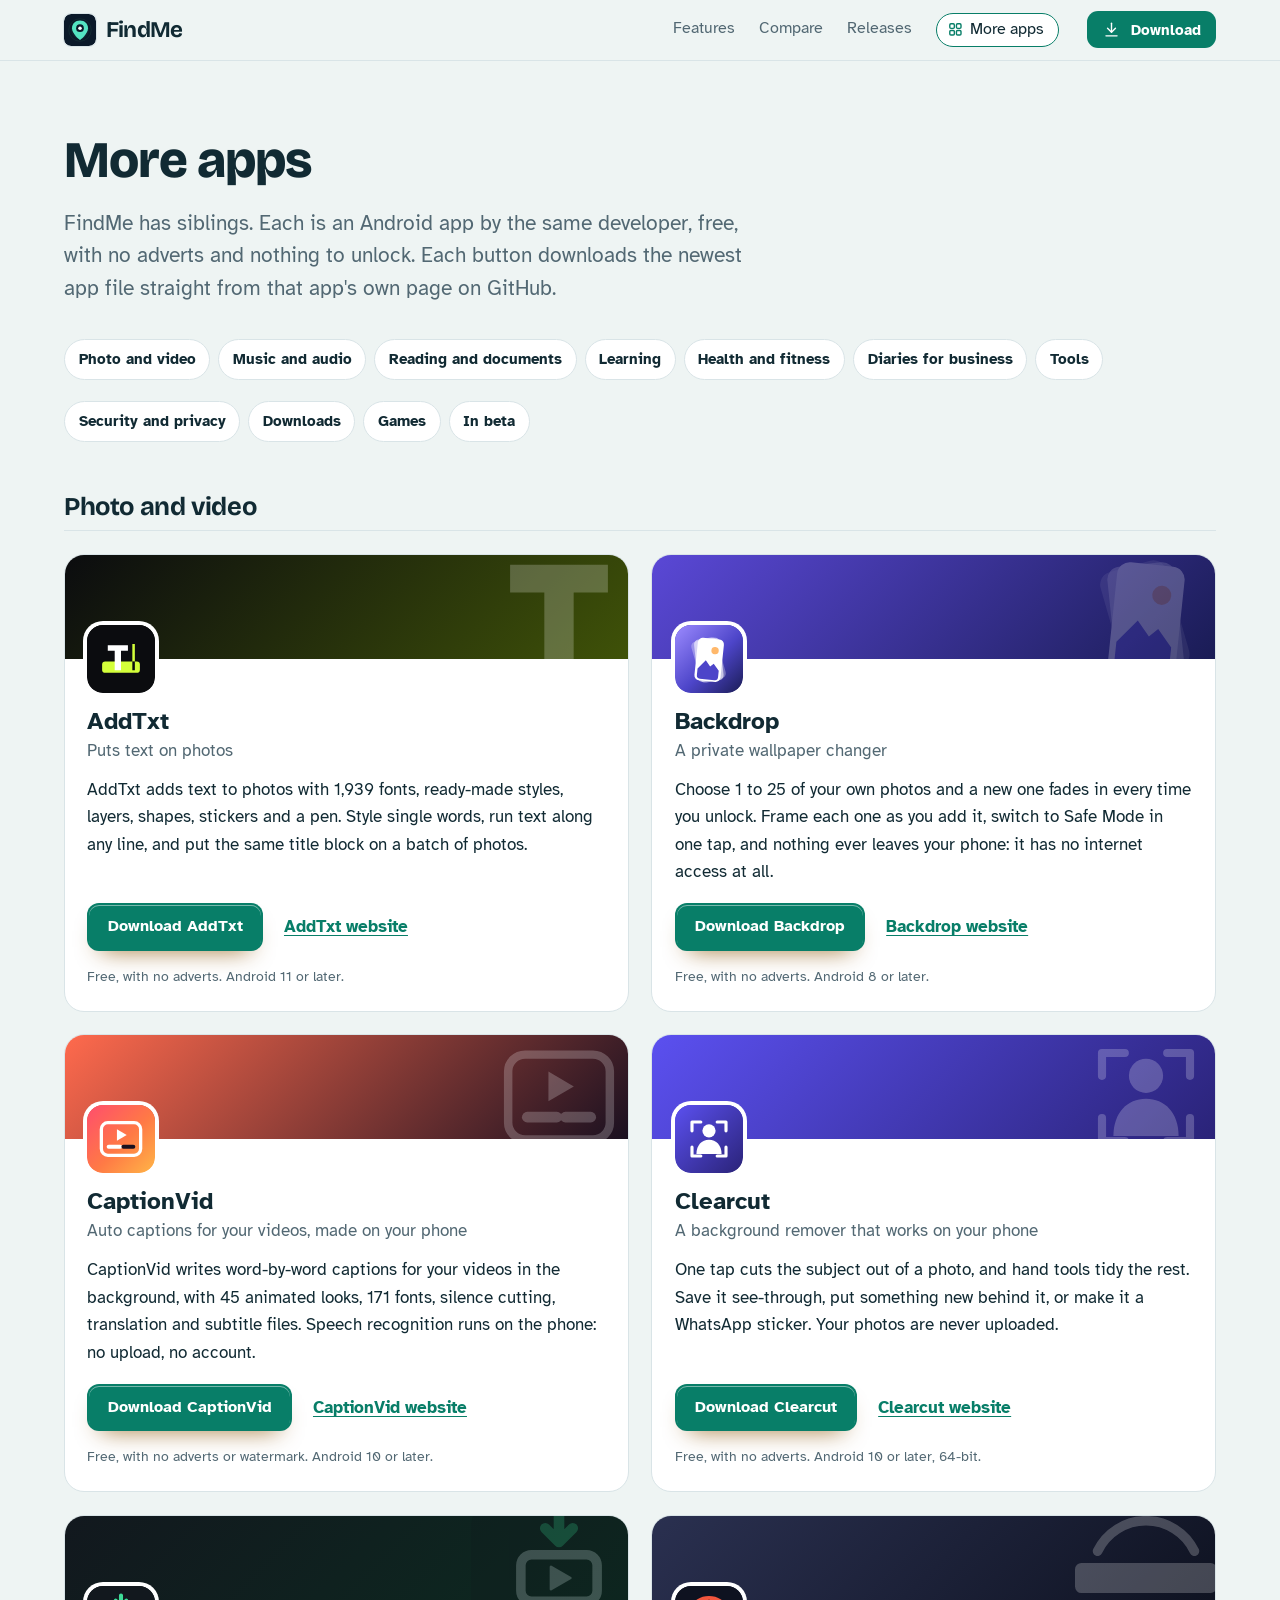
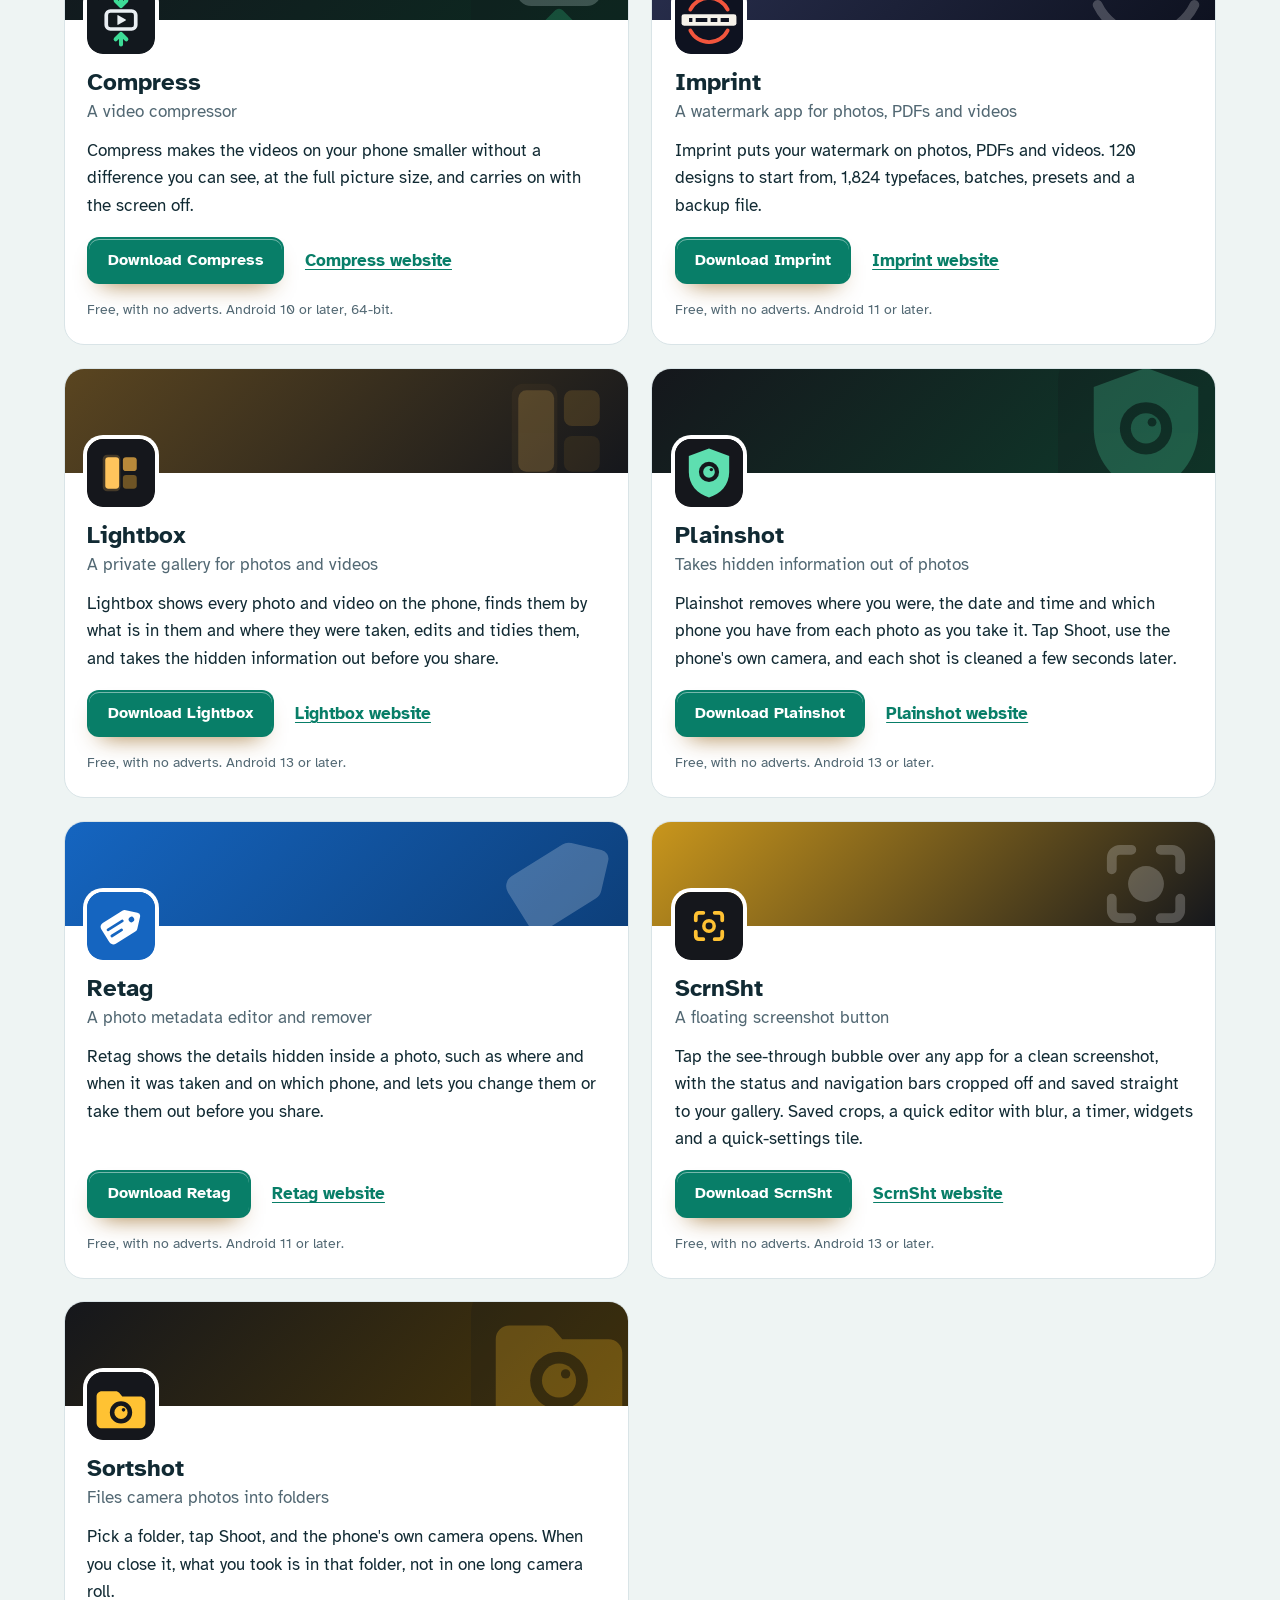
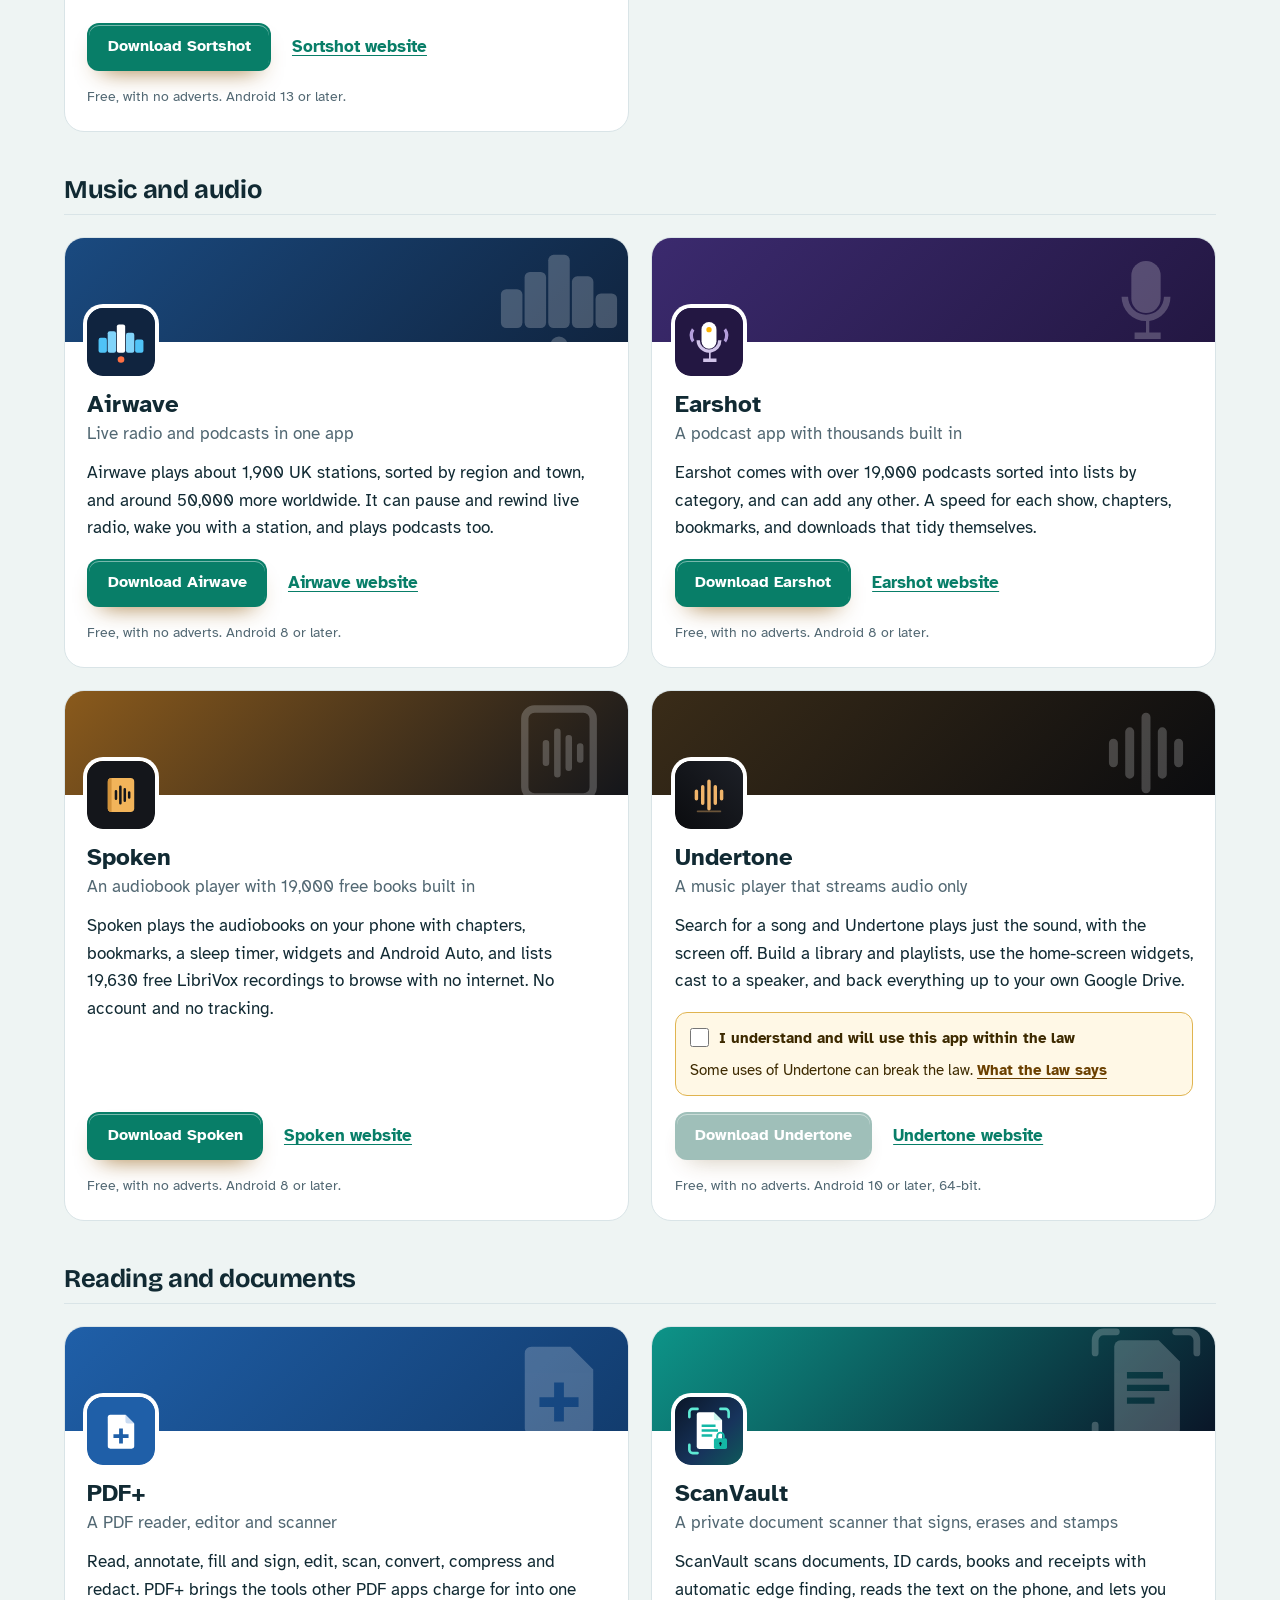
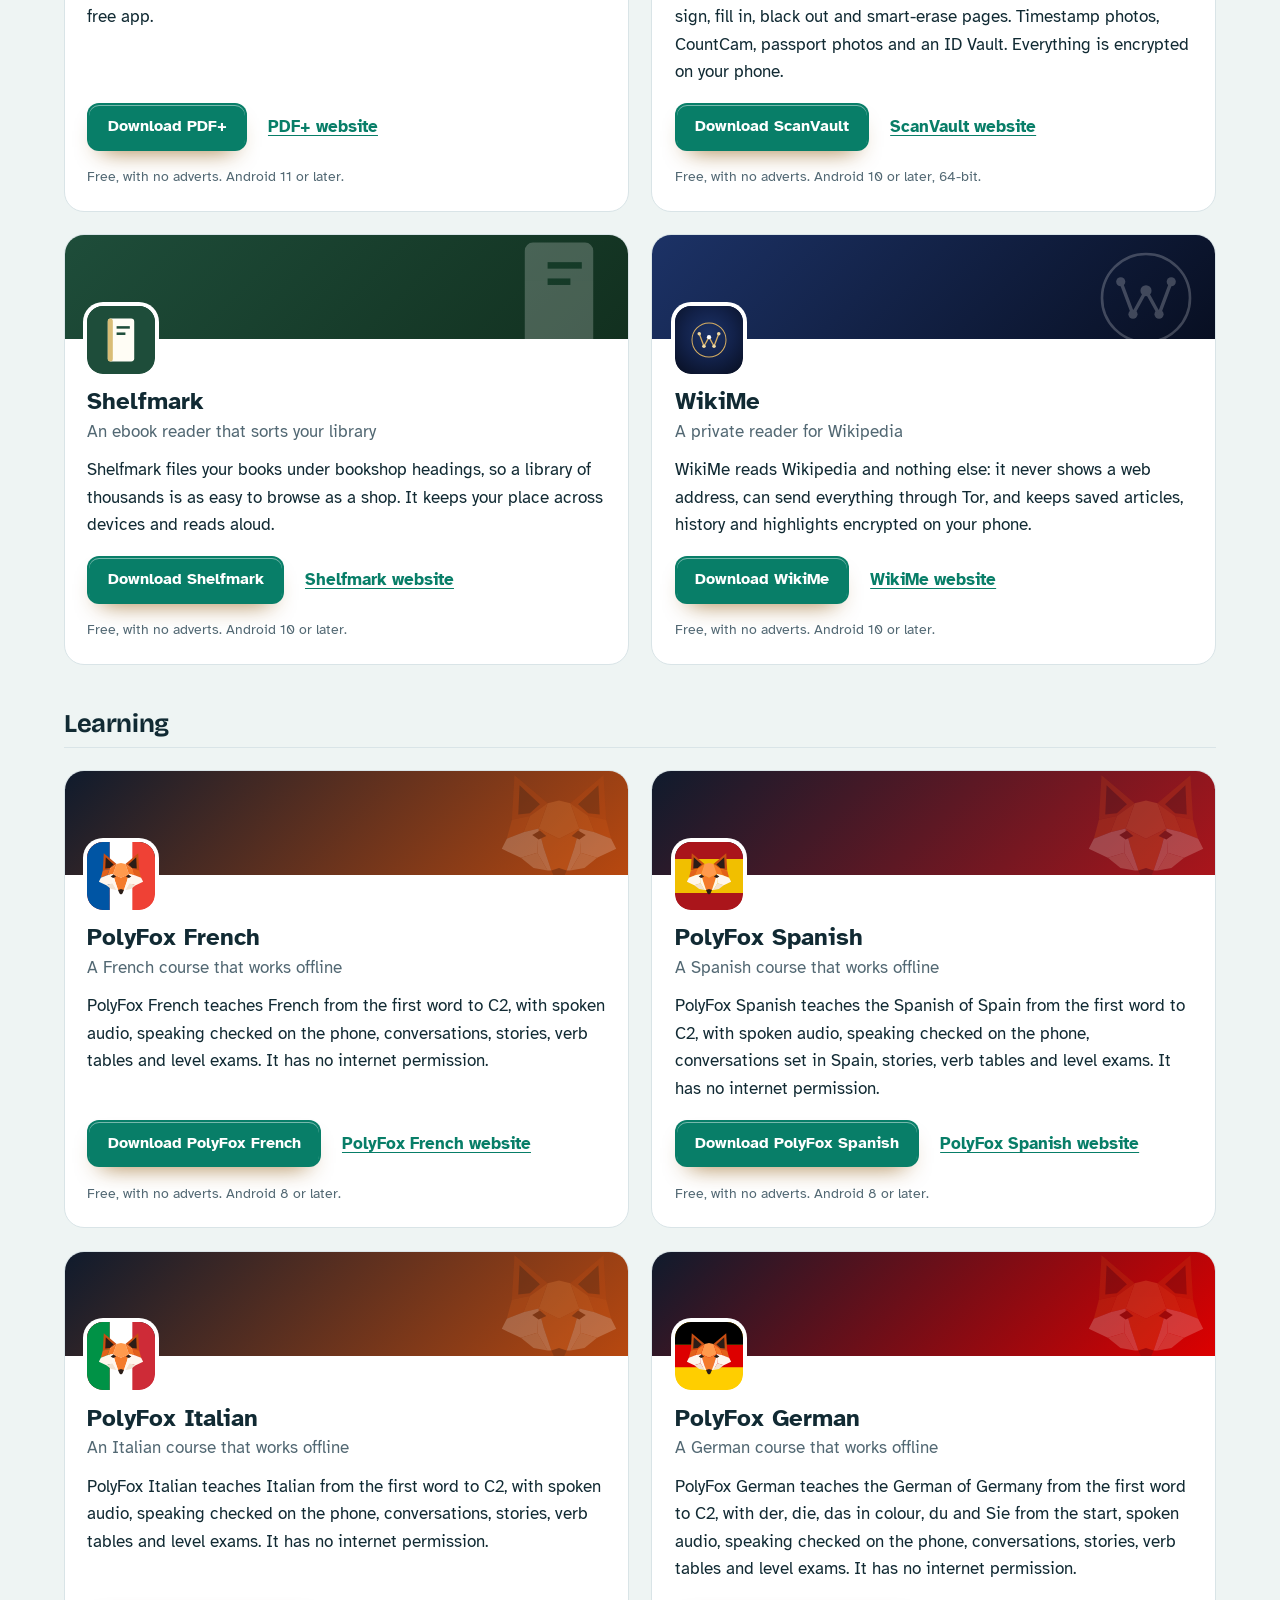
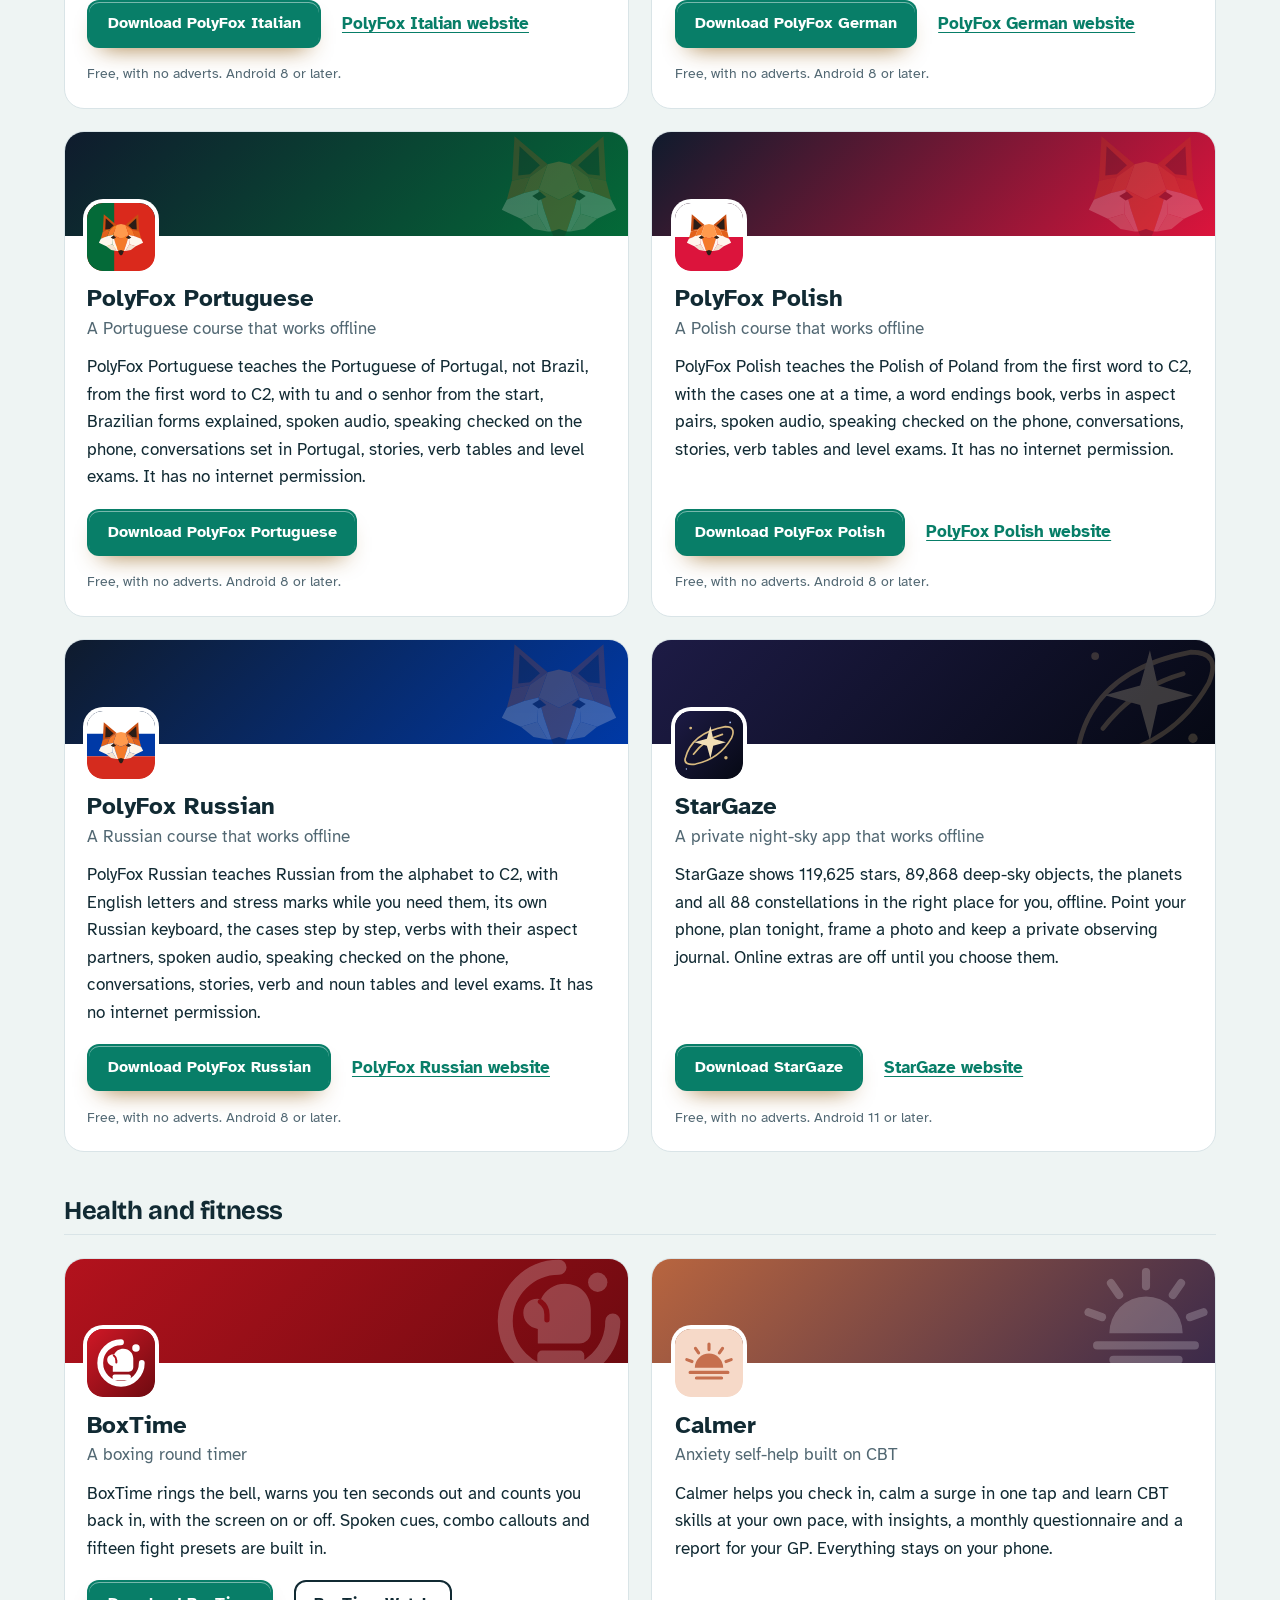
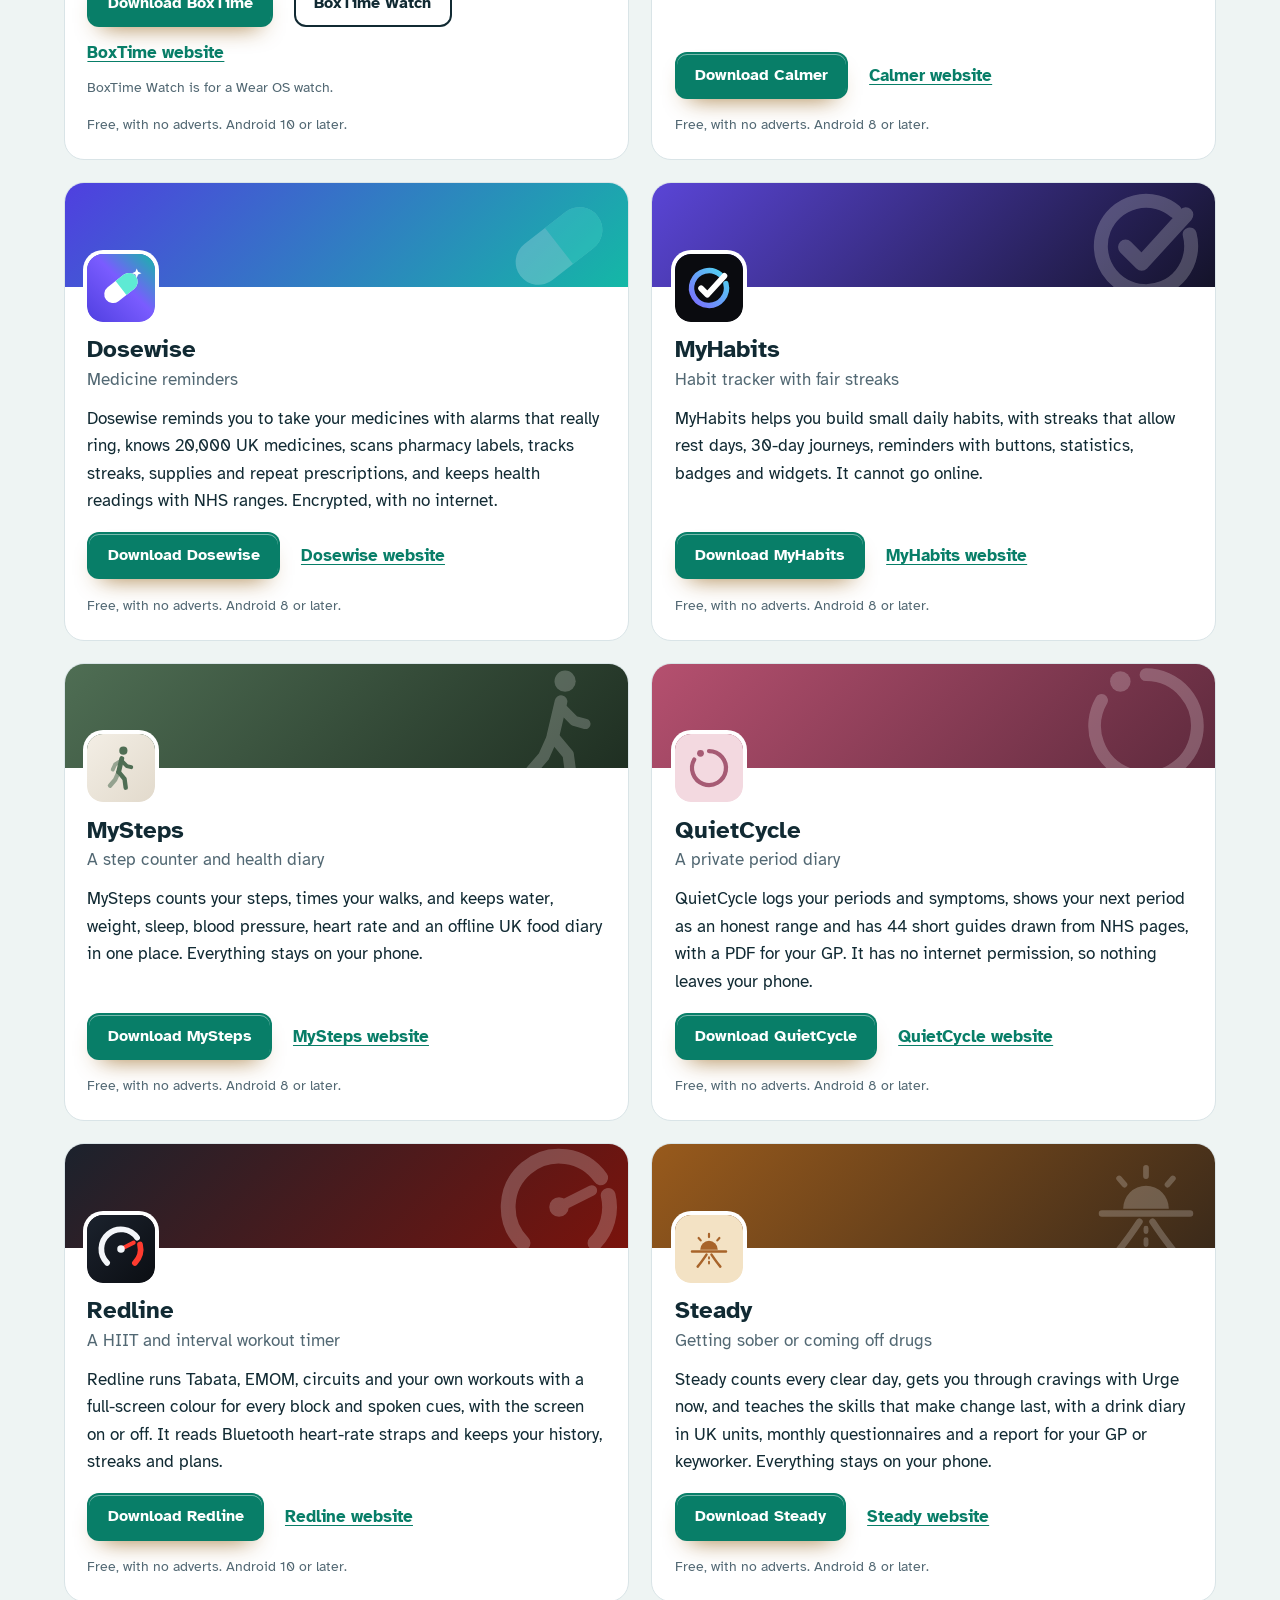
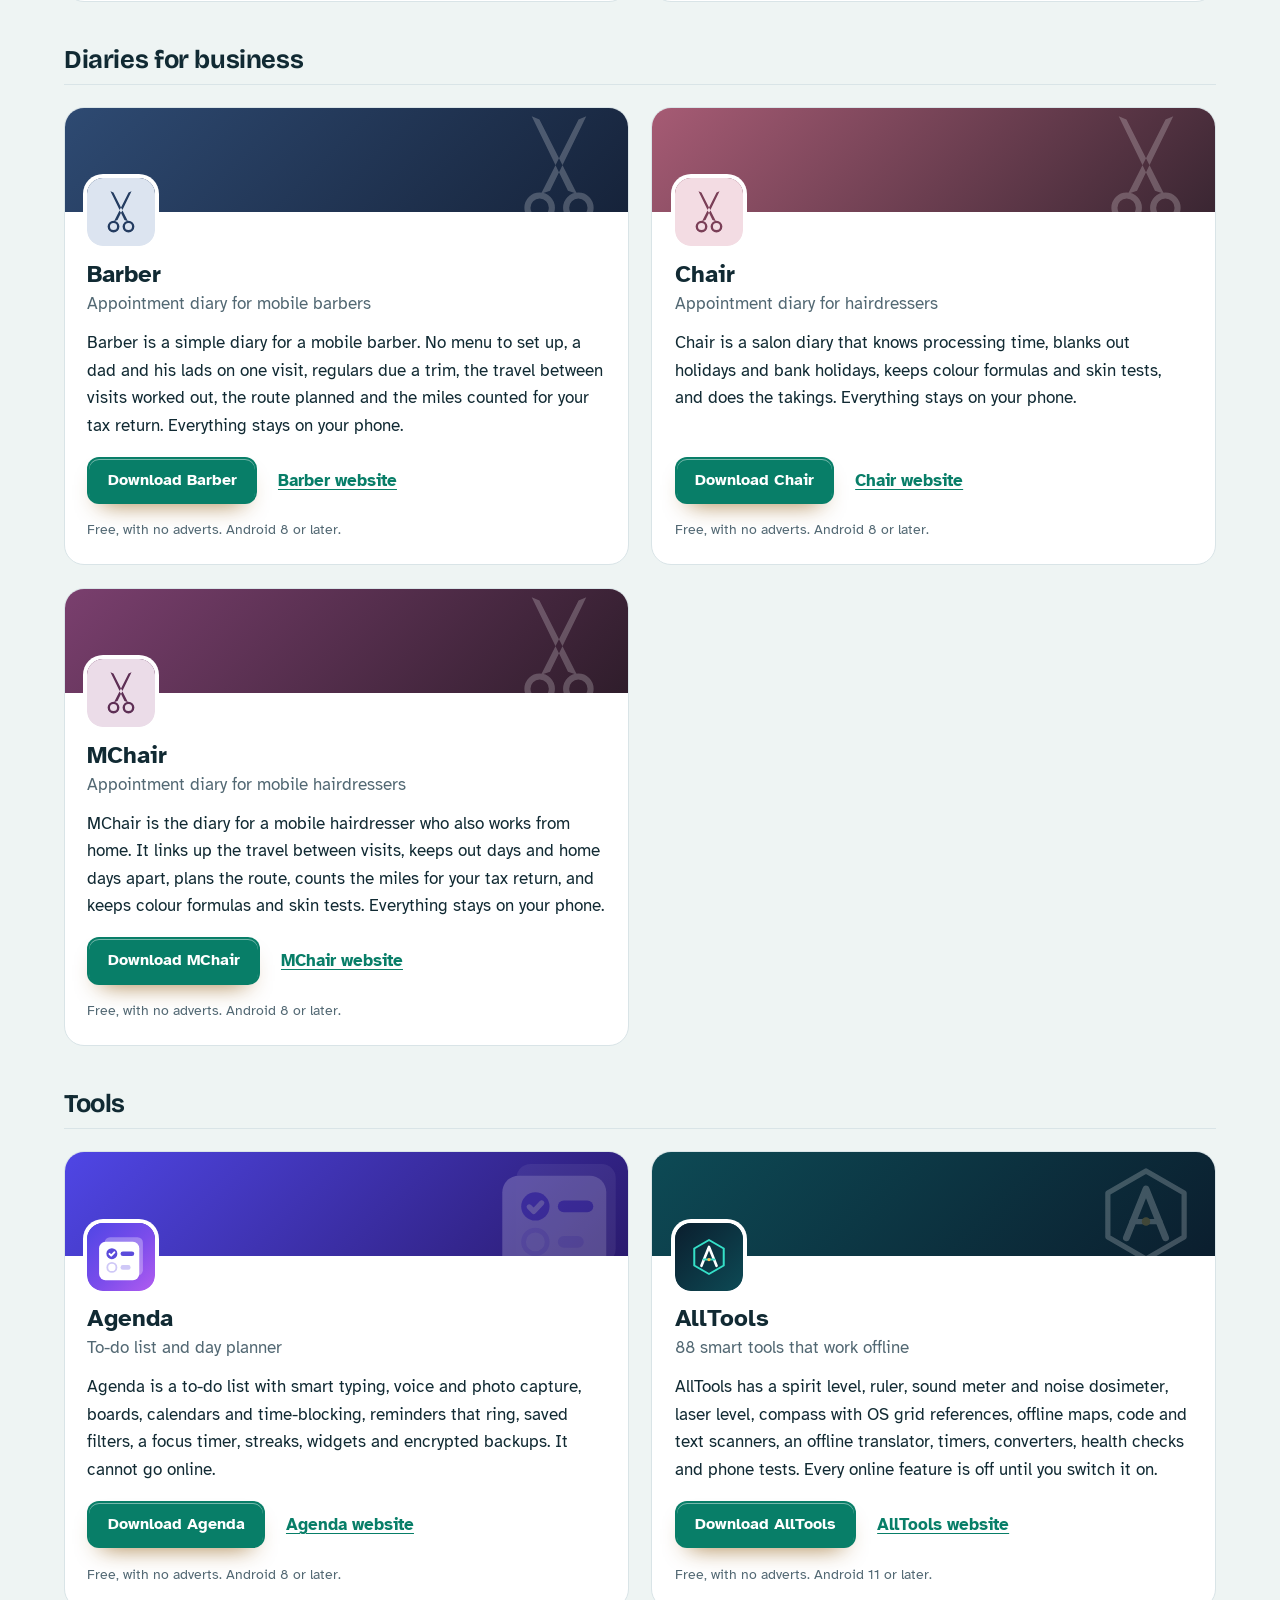
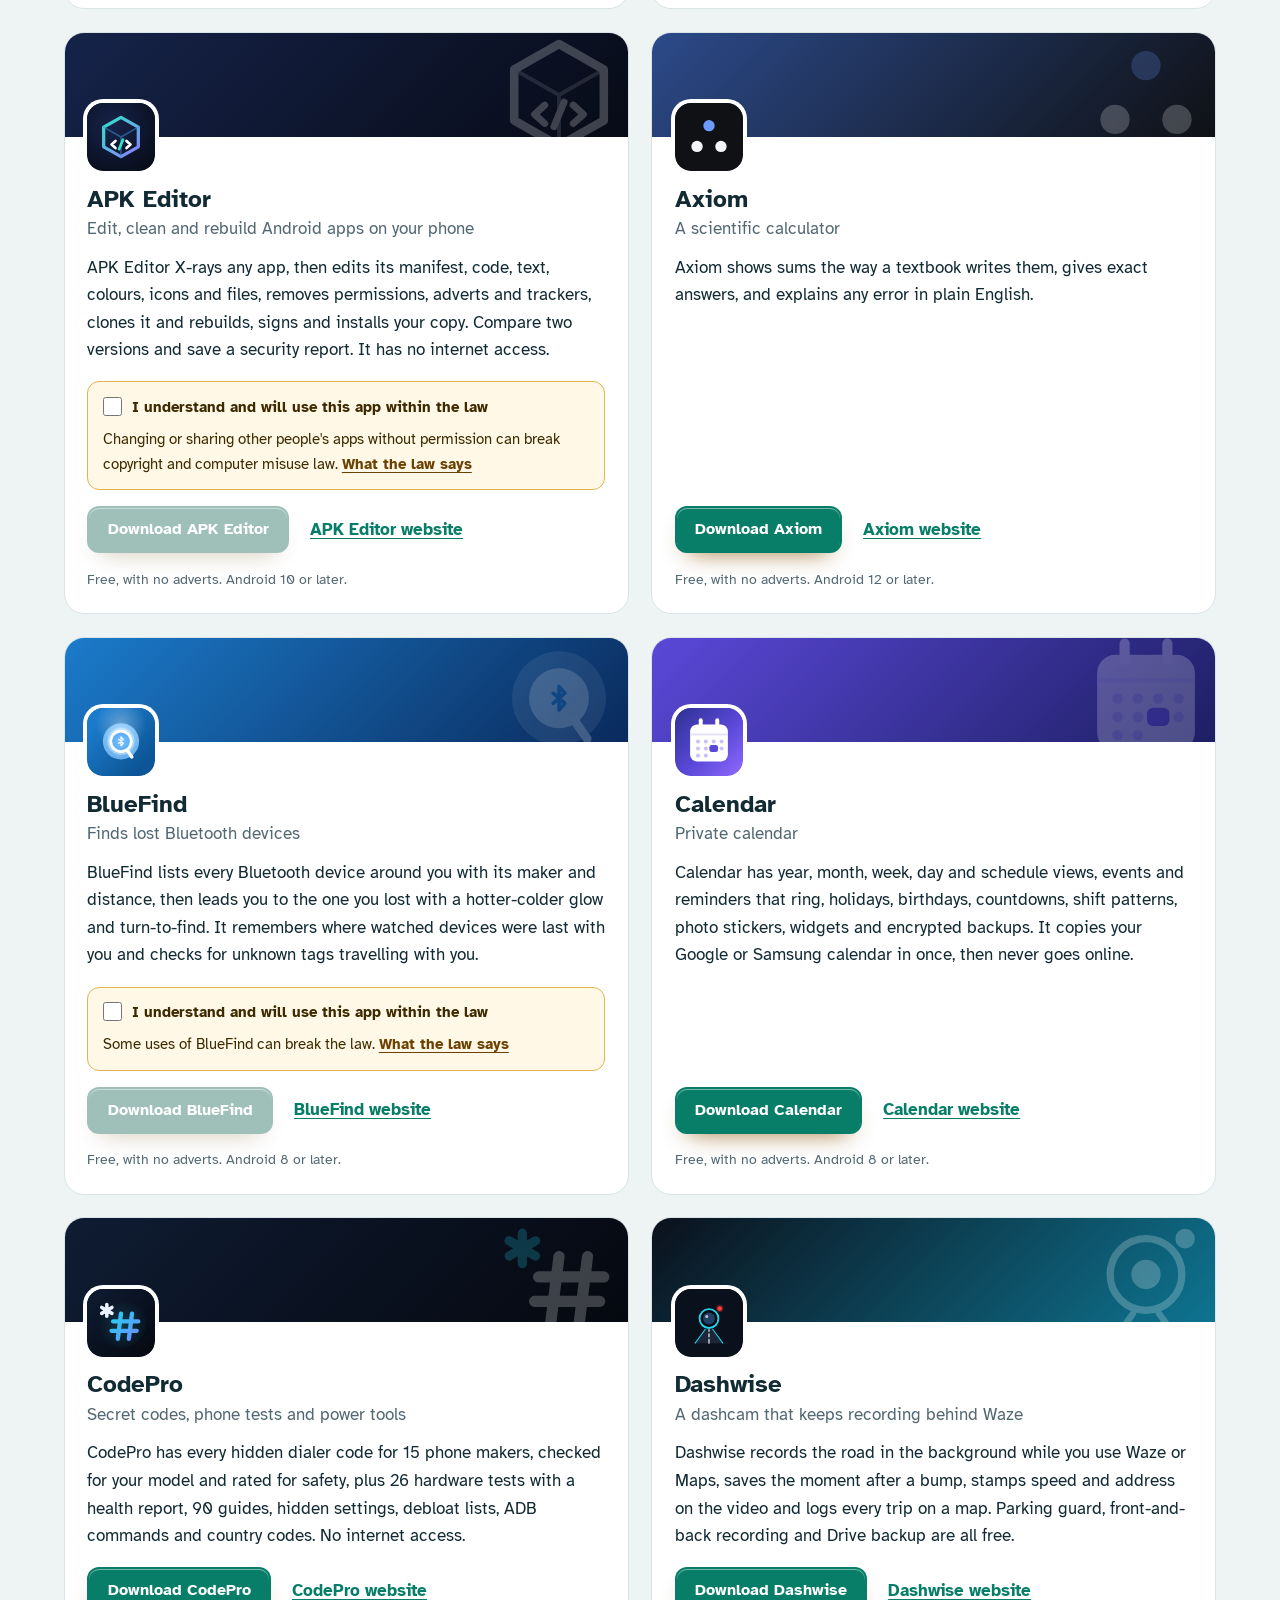
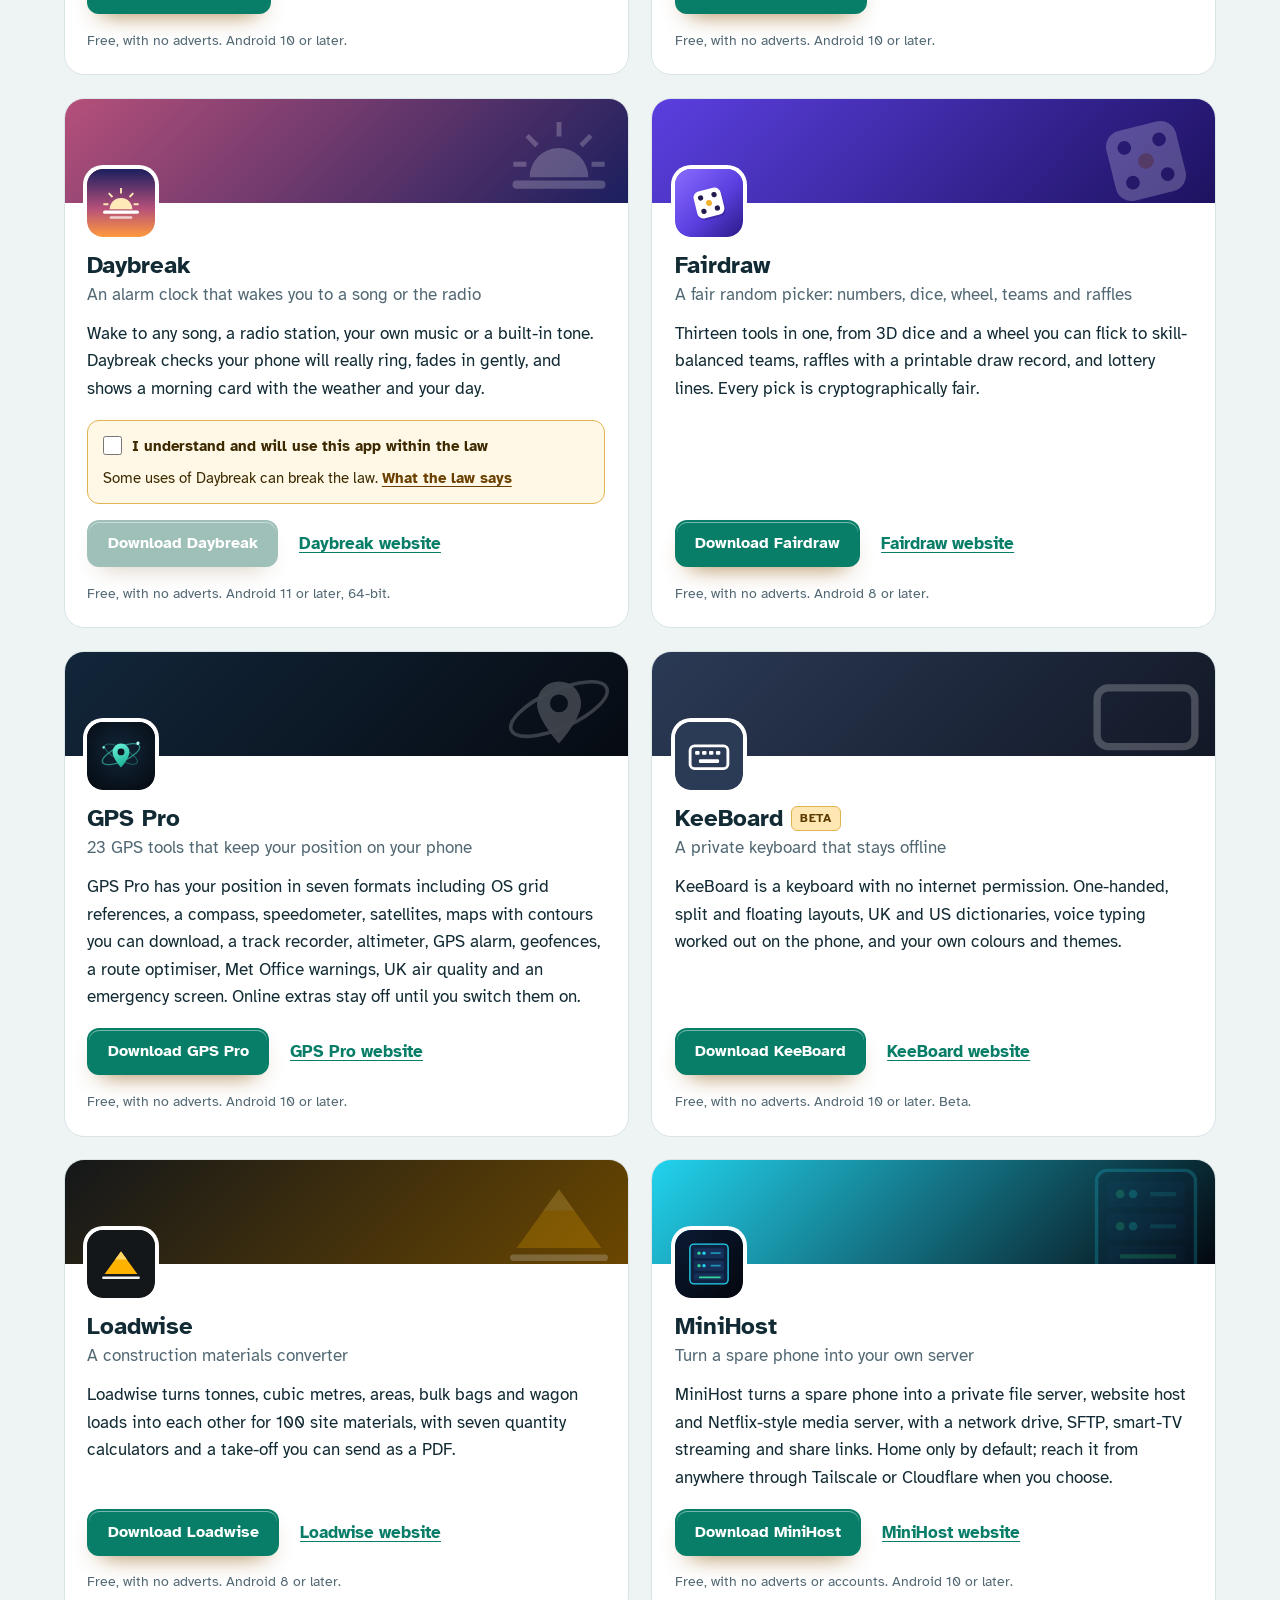
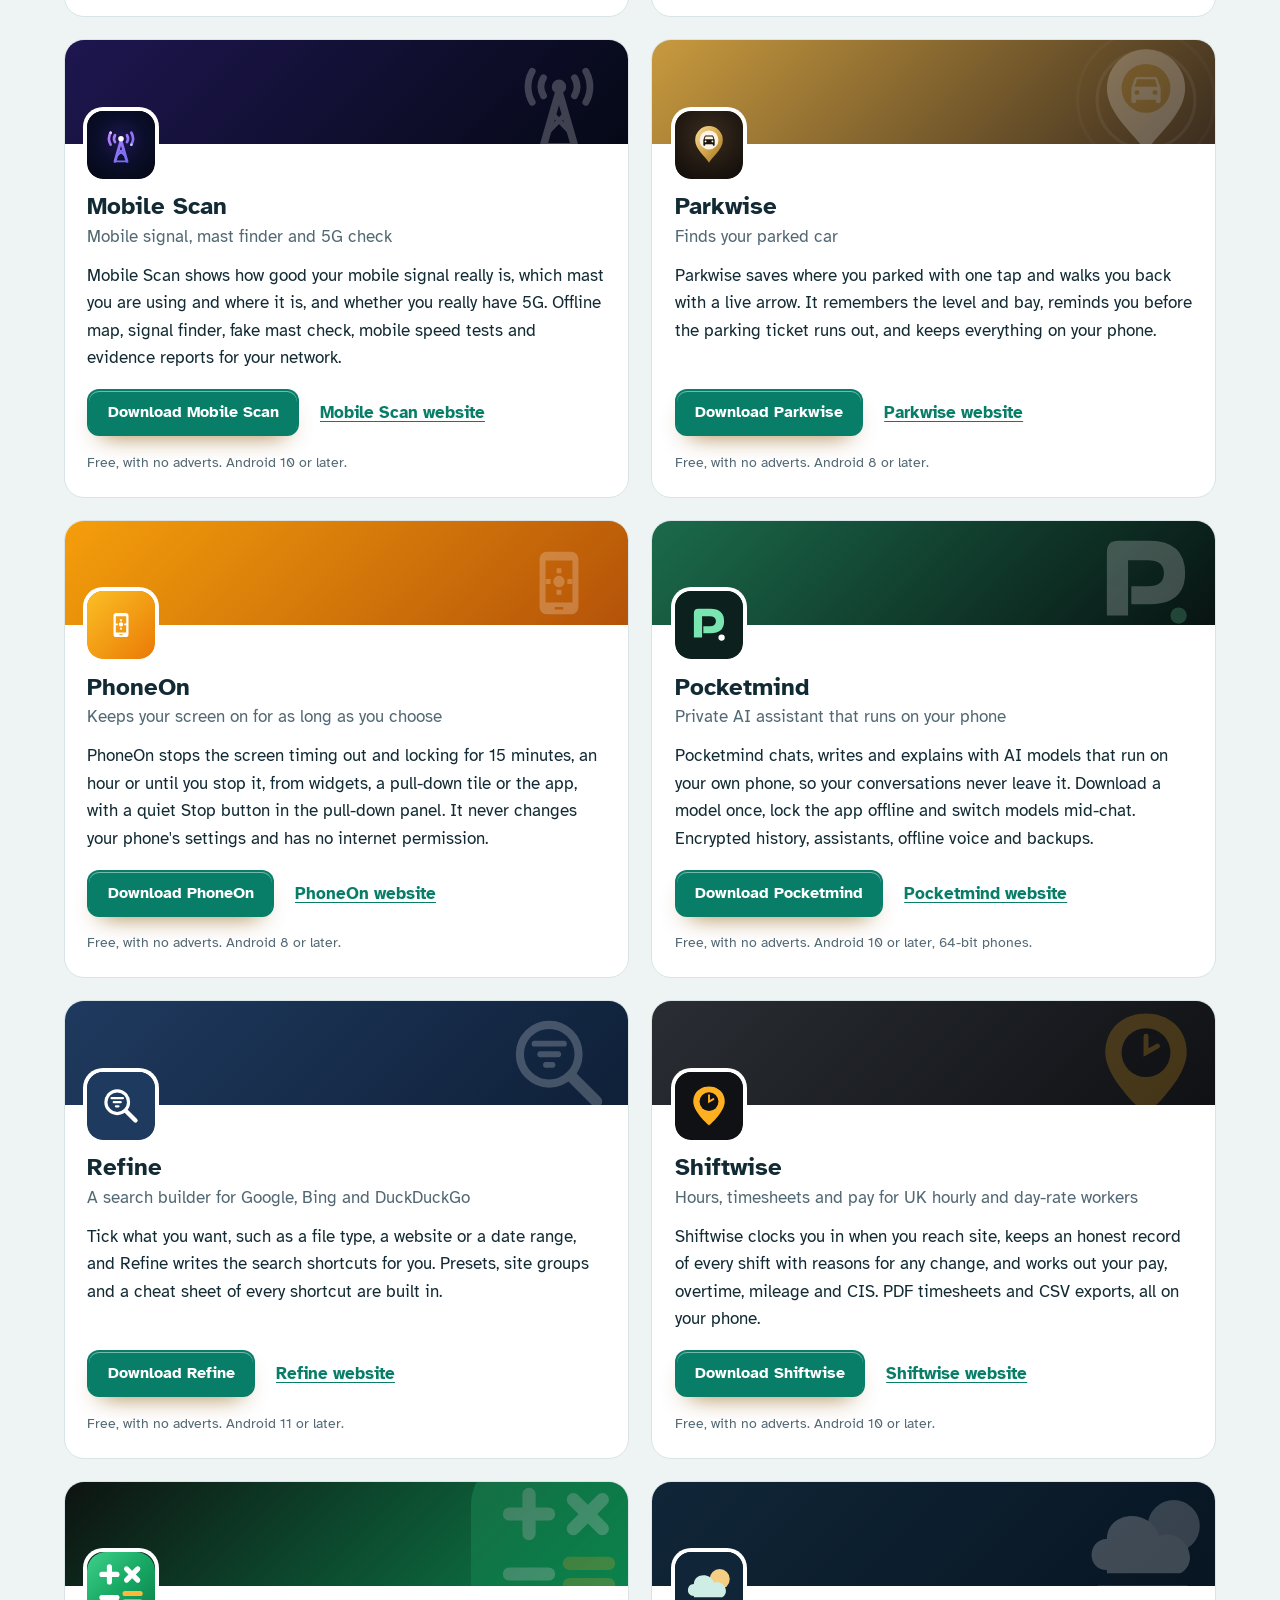
==== commit cc926e90: "More apps: add APK Editor" ====
--- a/more-apps.html
+++ b/more-apps.html
@@ -4,7 +4,7 @@
 <meta charset="utf-8">
 <meta name="viewport" content="width=device-width, initial-scale=1">
 <title>More free Android apps from the maker of FindMe</title>
-<meta name="description" content="All 94 free Android apps from the maker of FindMe, in one list by category, each with its download and a link to its website.">
+<meta name="description" content="All 95 free Android apps from the maker of FindMe, in one list by category, each with its download and a link to its website.">
 <meta name="author" content="Jonathan Jackson">
 <link rel="canonical" href="https://customgpter.github.io/findme/more-apps.html">
 <meta name="theme-color" content="#eef4f3" media="(prefers-color-scheme: light)">
@@ -12,7 +12,7 @@
 <meta property="og:type" content="website">
 <meta property="og:site_name" content="FindMe">
 <meta property="og:title" content="More free Android apps from the maker of FindMe">
-<meta property="og:description" content="All 94 free Android apps from the maker of FindMe, in one list by category, each with its download and a link to its website.">
+<meta property="og:description" content="All 95 free Android apps from the maker of FindMe, in one list by category, each with its download and a link to its website.">
 <meta property="og:url" content="https://customgpter.github.io/findme/more-apps.html">
 <meta property="og:image" content="https://customgpter.github.io/findme/assets/og.png">
 <meta property="og:image:width" content="1200">
@@ -26,7 +26,7 @@
 <link rel="preload" href="./assets/fonts/atkinson-hyperlegible-latin-400-normal.woff2" as="font" type="font/woff2" crossorigin>
 <link rel="stylesheet" href="./assets/site.css?v=1">
 <link rel="stylesheet" href="./assets/house.css?v=1">
-<script type="application/ld+json">{"@context":"https://schema.org","@type":"ItemList","name":"Apps from the maker of FindMe","url":"https://customgpter.github.io/findme/more-apps.html","itemListElement":[{"@type":"ListItem","position":1,"name":"AddTxt","url":"https://customgpter.github.io/addtxt/"},{"@type":"ListItem","position":2,"name":"Backdrop","url":"https://customgpter.github.io/backdrop/"},{"@type":"ListItem","position":3,"name":"CaptionVid","url":"https://customgpter.github.io/captionvid/"},{"@type":"ListItem","position":4,"name":"Clearcut","url":"https://customgpter.github.io/clearcut/"},{"@type":"ListItem","position":5,"name":"Compress","url":"https://customgpter.github.io/compress/"},{"@type":"ListItem","position":6,"name":"Imprint","url":"https://customgpter.github.io/imprint/"},{"@type":"ListItem","position":7,"name":"Lightbox","url":"https://customgpter.github.io/lightbox/"},{"@type":"ListItem","position":8,"name":"Plainshot","url":"https://customgpter.github.io/plainshot/"},{"@type":"ListItem","position":9,"name":"Retag","url":"https://customgpter.github.io/retag/"},{"@type":"ListItem","position":10,"name":"ScrnSht","url":"https://customgpter.github.io/scrnsht/"},{"@type":"ListItem","position":11,"name":"Sortshot","url":"https://customgpter.github.io/sortshot/"},{"@type":"ListItem","position":12,"name":"Airwave","url":"https://customgpter.github.io/airwave/"},{"@type":"ListItem","position":13,"name":"Earshot","url":"https://customgpter.github.io/earshot/"},{"@type":"ListItem","position":14,"name":"Spoken","url":"https://customgpter.github.io/spoken/"},{"@type":"ListItem","position":15,"name":"Undertone","url":"https://customgpter.github.io/undertone/"},{"@type":"ListItem","position":16,"name":"PDF+","url":"https://customgpter.github.io/pdfplus/"},{"@type":"ListItem","position":17,"name":"ScanVault","url":"https://customgpter.github.io/scanvault/"},{"@type":"ListItem","position":18,"name":"Shelfmark","url":"https://customgpter.github.io/shelfmark/"},{"@type":"ListItem","position":19,"name":"WikiMe","url":"https://customgpter.github.io/wikime/"},{"@type":"ListItem","position":20,"name":"PolyFox French","url":"https://customgpter.github.io/polyfox/"},{"@type":"ListItem","position":21,"name":"PolyFox German","url":"https://customgpter.github.io/polyfox-german/"},{"@type":"ListItem","position":22,"name":"PolyFox Polish","url":"https://customgpter.github.io/polyfox-polish/"},{"@type":"ListItem","position":23,"name":"PolyFox Russian","url":"https://customgpter.github.io/polyfox-russian/"},{"@type":"ListItem","position":24,"name":"StarGaze","url":"https://customgpter.github.io/stargaze/"},{"@type":"ListItem","position":25,"name":"BoxTime","url":"https://customgpter.github.io/boxtime/"},{"@type":"ListItem","position":26,"name":"Calmer","url":"https://customgpter.github.io/calmer/"},{"@type":"ListItem","position":27,"name":"Dosewise","url":"https://customgpter.github.io/dosewise/"},{"@type":"ListItem","position":28,"name":"MyHabits","url":"https://customgpter.github.io/myhabits/"},{"@type":"ListItem","position":29,"name":"MySteps","url":"https://customgpter.github.io/mysteps/"},{"@type":"ListItem","position":30,"name":"QuietCycle","url":"https://customgpter.github.io/quietcycle/"},{"@type":"ListItem","position":31,"name":"Redline","url":"https://customgpter.github.io/redline/"},{"@type":"ListItem","position":32,"name":"Steady","url":"https://customgpter.github.io/steady/"},{"@type":"ListItem","position":33,"name":"Barber","url":"https://customgpter.github.io/barber/"},{"@type":"ListItem","position":34,"name":"Chair","url":"https://customgpter.github.io/chair/"},{"@type":"ListItem","position":35,"name":"MChair","url":"https://customgpter.github.io/mchair/"},{"@type":"ListItem","position":36,"name":"Agenda","url":"https://customgpter.github.io/agenda/"},{"@type":"ListItem","position":37,"name":"AllTools","url":"https://customgpter.github.io/alltools/"},{"@type":"ListItem","position":38,"name":"Axiom","url":"https://customgpter.github.io/axiom/"},{"@type":"ListItem","position":39,"name":"BlueFind","url":"https://customgpter.github.io/bluefind/"},{"@type":"ListItem","position":40,"name":"Calendar","url":"https://customgpter.github.io/calendar/"},{"@type":"ListItem","position":41,"name":"CodePro","url":"https://customgpter.github.io/codepro/"},{"@type":"ListItem","position":42,"name":"Dashwise","url":"https://customgpter.github.io/dashwise/"},{"@type":"ListItem","position":43,"name":"Daybreak","url":"https://customgpter.github.io/daybreak/"},{"@type":"ListItem","position":44,"name":"Fairdraw","url":"https://customgpter.github.io/fairdraw/"},{"@type":"ListItem","position":45,"name":"GPS Pro","url":"https://customgpter.github.io/gpspro/"},{"@type":"ListItem","position":46,"name":"KeeBoard","url":"https://customgpter.github.io/keeboard/"},{"@type":"ListItem","position":47,"name":"Loadwise","url":"https://customgpter.github.io/loadwise/"},{"@type":"ListItem","position":48,"name":"MiniHost","url":"https://customgpter.github.io/minihost/"},{"@type":"ListItem","position":49,"name":"Mobile Scan","url":"https://customgpter.github.io/mobilescan/"},{"@type":"ListItem","position":50,"name":"Parkwise","url":"https://customgpter.github.io/parkwise/"},{"@type":"ListItem","position":51,"name":"Pocketmind","url":"https://customgpter.github.io/pocketmind/"},{"@type":"ListItem","position":52,"name":"Refine","url":"https://customgpter.github.io/refine/"},{"@type":"ListItem","position":53,"name":"Shiftwise","url":"https://customgpter.github.io/shiftwise/"},{"@type":"ListItem","position":54,"name":"SimpleCalc","url":"https://customgpter.github.io/simplecalc/"},{"@type":"ListItem","position":55,"name":"Skyline","url":"https://customgpter.github.io/skyline/"},{"@type":"ListItem","position":56,"name":"Slipway","url":"https://customgpter.github.io/slipway/"},{"@type":"ListItem","position":57,"name":"Tagger","url":"https://customgpter.github.io/tagger/"},{"@type":"ListItem","position":58,"name":"TotalClean","url":"https://customgpter.github.io/totalclean/"},{"@type":"ListItem","position":59,"name":"TVLink","url":"https://customgpter.github.io/tvlink/"},{"@type":"ListItem","position":60,"name":"Unbox","url":"https://customgpter.github.io/unbox/"},{"@type":"ListItem","position":61,"name":"WhatsKeep","url":"https://customgpter.github.io/whatskeep/"},{"@type":"ListItem","position":62,"name":"WiFi Scan","url":"https://customgpter.github.io/wifiscan/"},{"@type":"ListItem","position":63,"name":"Auditly","url":"https://customgpter.github.io/auditly/"},{"@type":"ListItem","position":64,"name":"Backchannel","url":"https://customgpter.github.io/backchannel/"},{"@type":"ListItem","position":65,"name":"ENotes","url":"https://customgpter.github.io/enotes/"},{"@type":"ListItem","position":66,"name":"FindMe","url":"https://customgpter.github.io/findme/"},{"@type":"ListItem","position":67,"name":"iLock","url":"https://customgpter.github.io/ilock/"},{"@type":"ListItem","position":68,"name":"ImSafe","url":"https://customgpter.github.io/imsafe/"},{"@type":"ListItem","position":69,"name":"IShred","url":"https://customgpter.github.io/ishred/"},{"@type":"ListItem","position":70,"name":"LockBox","url":"https://customgpter.github.io/lockbox/"},{"@type":"ListItem","position":71,"name":"PassVault","url":"https://customgpter.github.io/passvault/"},{"@type":"ListItem","position":72,"name":"SpyFind","url":"https://customgpter.github.io/spyfind/"},{"@type":"ListItem","position":73,"name":"TextWipe","url":"https://customgpter.github.io/textwipe/"},{"@type":"ListItem","position":74,"name":"Tracewire","url":"https://customgpter.github.io/tracewire/"},{"@type":"ListItem","position":75,"name":"Vigil","url":"https://customgpter.github.io/vigil/"},{"@type":"ListItem","position":76,"name":"Grab","url":"https://customgpter.github.io/grab/"},{"@type":"ListItem","position":77,"name":"Swarm","url":"https://customgpter.github.io/swarm/"},{"@type":"ListItem","position":78,"name":"Plane Games","url":"https://customgpter.github.io/plane-games/"},{"@type":"ListItem","position":79,"name":"Ninefold","url":"https://customgpter.github.io/ninefold/"},{"@type":"ListItem","position":80,"name":"Cubewise","url":"https://customgpter.github.io/cubewise/"},{"@type":"ListItem","position":81,"name":"Tilewise","url":"https://customgpter.github.io/tilewise/"},{"@type":"ListItem","position":82,"name":"Letterwise","url":"https://customgpter.github.io/letterwise/"},{"@type":"ListItem","position":83,"name":"Kingside","url":"https://customgpter.github.io/kingside/"},{"@type":"ListItem","position":84,"name":"Deckhand","url":"https://customgpter.github.io/deckhand/"},{"@type":"ListItem","position":85,"name":"SNESForge","url":"https://customgpter.github.io/snesforge/"},{"@type":"ListItem","position":86,"name":"Fame Boy","url":"https://customgpter.github.io/fameboy/"},{"@type":"ListItem","position":87,"name":"PSPPro","url":"https://customgpter.github.io/psppro/"},{"@type":"ListItem","position":88,"name":"MegaGen","url":"https://customgpter.github.io/megagen/"},{"@type":"ListItem","position":89,"name":"QVR","url":"https://customgpter.github.io/qvr/"},{"@type":"ListItem","position":90,"name":"QVR Watch","url":"https://customgpter.github.io/qvr-watch/"},{"@type":"ListItem","position":91,"name":"QVRLite","url":"https://customgpter.github.io/qvrlite/"},{"@type":"ListItem","position":92,"name":"Onionz","url":"https://customgpter.github.io/onionz/"},{"@type":"ListItem","position":93,"name":"OnionzWeb","url":"https://customgpter.github.io/onionzweb/"}]}</script>
+<script type="application/ld+json">{"@context":"https://schema.org","@type":"ItemList","name":"Apps from the maker of FindMe","url":"https://customgpter.github.io/findme/more-apps.html","itemListElement":[{"@type":"ListItem","position":1,"name":"AddTxt","url":"https://customgpter.github.io/addtxt/"},{"@type":"ListItem","position":2,"name":"Backdrop","url":"https://customgpter.github.io/backdrop/"},{"@type":"ListItem","position":3,"name":"CaptionVid","url":"https://customgpter.github.io/captionvid/"},{"@type":"ListItem","position":4,"name":"Clearcut","url":"https://customgpter.github.io/clearcut/"},{"@type":"ListItem","position":5,"name":"Compress","url":"https://customgpter.github.io/compress/"},{"@type":"ListItem","position":6,"name":"Imprint","url":"https://customgpter.github.io/imprint/"},{"@type":"ListItem","position":7,"name":"Lightbox","url":"https://customgpter.github.io/lightbox/"},{"@type":"ListItem","position":8,"name":"Plainshot","url":"https://customgpter.github.io/plainshot/"},{"@type":"ListItem","position":9,"name":"Retag","url":"https://customgpter.github.io/retag/"},{"@type":"ListItem","position":10,"name":"ScrnSht","url":"https://customgpter.github.io/scrnsht/"},{"@type":"ListItem","position":11,"name":"Sortshot","url":"https://customgpter.github.io/sortshot/"},{"@type":"ListItem","position":12,"name":"Airwave","url":"https://customgpter.github.io/airwave/"},{"@type":"ListItem","position":13,"name":"Earshot","url":"https://customgpter.github.io/earshot/"},{"@type":"ListItem","position":14,"name":"Spoken","url":"https://customgpter.github.io/spoken/"},{"@type":"ListItem","position":15,"name":"Undertone","url":"https://customgpter.github.io/undertone/"},{"@type":"ListItem","position":16,"name":"PDF+","url":"https://customgpter.github.io/pdfplus/"},{"@type":"ListItem","position":17,"name":"ScanVault","url":"https://customgpter.github.io/scanvault/"},{"@type":"ListItem","position":18,"name":"Shelfmark","url":"https://customgpter.github.io/shelfmark/"},{"@type":"ListItem","position":19,"name":"WikiMe","url":"https://customgpter.github.io/wikime/"},{"@type":"ListItem","position":20,"name":"PolyFox French","url":"https://customgpter.github.io/polyfox/"},{"@type":"ListItem","position":21,"name":"PolyFox German","url":"https://customgpter.github.io/polyfox-german/"},{"@type":"ListItem","position":22,"name":"PolyFox Polish","url":"https://customgpter.github.io/polyfox-polish/"},{"@type":"ListItem","position":23,"name":"PolyFox Russian","url":"https://customgpter.github.io/polyfox-russian/"},{"@type":"ListItem","position":24,"name":"StarGaze","url":"https://customgpter.github.io/stargaze/"},{"@type":"ListItem","position":25,"name":"BoxTime","url":"https://customgpter.github.io/boxtime/"},{"@type":"ListItem","position":26,"name":"Calmer","url":"https://customgpter.github.io/calmer/"},{"@type":"ListItem","position":27,"name":"Dosewise","url":"https://customgpter.github.io/dosewise/"},{"@type":"ListItem","position":28,"name":"MyHabits","url":"https://customgpter.github.io/myhabits/"},{"@type":"ListItem","position":29,"name":"MySteps","url":"https://customgpter.github.io/mysteps/"},{"@type":"ListItem","position":30,"name":"QuietCycle","url":"https://customgpter.github.io/quietcycle/"},{"@type":"ListItem","position":31,"name":"Redline","url":"https://customgpter.github.io/redline/"},{"@type":"ListItem","position":32,"name":"Steady","url":"https://customgpter.github.io/steady/"},{"@type":"ListItem","position":33,"name":"Barber","url":"https://customgpter.github.io/barber/"},{"@type":"ListItem","position":34,"name":"Chair","url":"https://customgpter.github.io/chair/"},{"@type":"ListItem","position":35,"name":"MChair","url":"https://customgpter.github.io/mchair/"},{"@type":"ListItem","position":36,"name":"Agenda","url":"https://customgpter.github.io/agenda/"},{"@type":"ListItem","position":37,"name":"AllTools","url":"https://customgpter.github.io/alltools/"},{"@type":"ListItem","position":38,"name":"APK Editor","url":"https://customgpter.github.io/apkeditor/"},{"@type":"ListItem","position":39,"name":"Axiom","url":"https://customgpter.github.io/axiom/"},{"@type":"ListItem","position":40,"name":"BlueFind","url":"https://customgpter.github.io/bluefind/"},{"@type":"ListItem","position":41,"name":"Calendar","url":"https://customgpter.github.io/calendar/"},{"@type":"ListItem","position":42,"name":"CodePro","url":"https://customgpter.github.io/codepro/"},{"@type":"ListItem","position":43,"name":"Dashwise","url":"https://customgpter.github.io/dashwise/"},{"@type":"ListItem","position":44,"name":"Daybreak","url":"https://customgpter.github.io/daybreak/"},{"@type":"ListItem","position":45,"name":"Fairdraw","url":"https://customgpter.github.io/fairdraw/"},{"@type":"ListItem","position":46,"name":"GPS Pro","url":"https://customgpter.github.io/gpspro/"},{"@type":"ListItem","position":47,"name":"KeeBoard","url":"https://customgpter.github.io/keeboard/"},{"@type":"ListItem","position":48,"name":"Loadwise","url":"https://customgpter.github.io/loadwise/"},{"@type":"ListItem","position":49,"name":"MiniHost","url":"https://customgpter.github.io/minihost/"},{"@type":"ListItem","position":50,"name":"Mobile Scan","url":"https://customgpter.github.io/mobilescan/"},{"@type":"ListItem","position":51,"name":"Parkwise","url":"https://customgpter.github.io/parkwise/"},{"@type":"ListItem","position":52,"name":"Pocketmind","url":"https://customgpter.github.io/pocketmind/"},{"@type":"ListItem","position":53,"name":"Refine","url":"https://customgpter.github.io/refine/"},{"@type":"ListItem","position":54,"name":"Shiftwise","url":"https://customgpter.github.io/shiftwise/"},{"@type":"ListItem","position":55,"name":"SimpleCalc","url":"https://customgpter.github.io/simplecalc/"},{"@type":"ListItem","position":56,"name":"Skyline","url":"https://customgpter.github.io/skyline/"},{"@type":"ListItem","position":57,"name":"Slipway","url":"https://customgpter.github.io/slipway/"},{"@type":"ListItem","position":58,"name":"Tagger","url":"https://customgpter.github.io/tagger/"},{"@type":"ListItem","position":59,"name":"TotalClean","url":"https://customgpter.github.io/totalclean/"},{"@type":"ListItem","position":60,"name":"TVLink","url":"https://customgpter.github.io/tvlink/"},{"@type":"ListItem","position":61,"name":"Unbox","url":"https://customgpter.github.io/unbox/"},{"@type":"ListItem","position":62,"name":"WhatsKeep","url":"https://customgpter.github.io/whatskeep/"},{"@type":"ListItem","position":63,"name":"WiFi Scan","url":"https://customgpter.github.io/wifiscan/"},{"@type":"ListItem","position":64,"name":"Auditly","url":"https://customgpter.github.io/auditly/"},{"@type":"ListItem","position":65,"name":"Backchannel","url":"https://customgpter.github.io/backchannel/"},{"@type":"ListItem","position":66,"name":"ENotes","url":"https://customgpter.github.io/enotes/"},{"@type":"ListItem","position":67,"name":"FindMe","url":"https://customgpter.github.io/findme/"},{"@type":"ListItem","position":68,"name":"iLock","url":"https://customgpter.github.io/ilock/"},{"@type":"ListItem","position":69,"name":"ImSafe","url":"https://customgpter.github.io/imsafe/"},{"@type":"ListItem","position":70,"name":"IShred","url":"https://customgpter.github.io/ishred/"},{"@type":"ListItem","position":71,"name":"LockBox","url":"https://customgpter.github.io/lockbox/"},{"@type":"ListItem","position":72,"name":"PassVault","url":"https://customgpter.github.io/passvault/"},{"@type":"ListItem","position":73,"name":"SpyFind","url":"https://customgpter.github.io/spyfind/"},{"@type":"ListItem","position":74,"name":"TextWipe","url":"https://customgpter.github.io/textwipe/"},{"@type":"ListItem","position":75,"name":"Tracewire","url":"https://customgpter.github.io/tracewire/"},{"@type":"ListItem","position":76,"name":"Vigil","url":"https://customgpter.github.io/vigil/"},{"@type":"ListItem","position":77,"name":"Grab","url":"https://customgpter.github.io/grab/"},{"@type":"ListItem","position":78,"name":"Swarm","url":"https://customgpter.github.io/swarm/"},{"@type":"ListItem","position":79,"name":"Plane Games","url":"https://customgpter.github.io/plane-games/"},{"@type":"ListItem","position":80,"name":"Ninefold","url":"https://customgpter.github.io/ninefold/"},{"@type":"ListItem","position":81,"name":"Cubewise","url":"https://customgpter.github.io/cubewise/"},{"@type":"ListItem","position":82,"name":"Tilewise","url":"https://customgpter.github.io/tilewise/"},{"@type":"ListItem","position":83,"name":"Letterwise","url":"https://customgpter.github.io/letterwise/"},{"@type":"ListItem","position":84,"name":"Kingside","url":"https://customgpter.github.io/kingside/"},{"@type":"ListItem","position":85,"name":"Deckhand","url":"https://customgpter.github.io/deckhand/"},{"@type":"ListItem","position":86,"name":"SNESForge","url":"https://customgpter.github.io/snesforge/"},{"@type":"ListItem","position":87,"name":"Fame Boy","url":"https://customgpter.github.io/fameboy/"},{"@type":"ListItem","position":88,"name":"PSPPro","url":"https://customgpter.github.io/psppro/"},{"@type":"ListItem","position":89,"name":"MegaGen","url":"https://customgpter.github.io/megagen/"},{"@type":"ListItem","position":90,"name":"QVR","url":"https://customgpter.github.io/qvr/"},{"@type":"ListItem","position":91,"name":"QVR Watch","url":"https://customgpter.github.io/qvr-watch/"},{"@type":"ListItem","position":92,"name":"QVRLite","url":"https://customgpter.github.io/qvrlite/"},{"@type":"ListItem","position":93,"name":"Onionz","url":"https://customgpter.github.io/onionz/"},{"@type":"ListItem","position":94,"name":"OnionzWeb","url":"https://customgpter.github.io/onionzweb/"}]}</script>
 <link rel="stylesheet" href="./assets/apps-list.css?v=1">
 <script src="./assets/apps-list.js?v=1" defer></script>
 </head>
@@ -86,7 +86,7 @@
 <li class="mapp" style="--b:#7a3f6e;--b2:#2f1d2b"><div class="mapp-cover" aria-hidden="true"><svg viewBox="0 0 108 108"><g transform="translate(54 54) scale(1.25) translate(-54 -52)"><path fill="#fff" fill-rule="evenodd" d="M37 70.5a7.5 7.5 0 1 0 15 0a7.5 7.5 0 1 0-15 0zM40 70.5a4.5 4.5 0 1 0 9 0a4.5 4.5 0 1 0-9 0zM56 70.5a7.5 7.5 0 1 0 15 0a7.5 7.5 0 1 0-15 0zM59 70.5a4.5 4.5 0 1 0 9 0a4.5 4.5 0 1 0-9 0z"/><path fill="#fff" d="M45.2 63.6 49.6 62.2 67.4 25.6 63.6 27.2zM62.8 63.6 58.4 62.2 40.6 25.6 44.4 27.2z"/><circle cx="54" cy="49.8" r="1.8" fill="none"/></g></svg></div><div class="mapp-body"><svg class="mapp-icon" viewBox="0 0 108 108" aria-hidden="true"><rect width="108" height="108" rx="24" fill="#EBDCE8"/><g transform="translate(54 54) scale(1.25) translate(-54 -52)"><path fill="#5E2F55" fill-rule="evenodd" d="M37 70.5a7.5 7.5 0 1 0 15 0a7.5 7.5 0 1 0-15 0zM40 70.5a4.5 4.5 0 1 0 9 0a4.5 4.5 0 1 0-9 0zM56 70.5a7.5 7.5 0 1 0 15 0a7.5 7.5 0 1 0-15 0zM59 70.5a4.5 4.5 0 1 0 9 0a4.5 4.5 0 1 0-9 0z"/><path fill="#5E2F55" d="M45.2 63.6 49.6 62.2 67.4 25.6 63.6 27.2zM62.8 63.6 58.4 62.2 40.6 25.6 44.4 27.2z"/><circle cx="54" cy="49.8" r="1.8" fill="#EBDCE8"/></g></svg><h3>MChair</h3><p class="mapp-kind">Appointment diary for mobile hairdressers</p><p class="mapp-say">MChair is the diary for a mobile hairdresser who also works from home. It links up the travel between visits, keeps out days and home days apart, plans the route, counts the miles for your tax return, and keeps colour formulas and skin tests. Everything stays on your phone.</p><p class="mapp-go"><a class="button" href="https://github.com/CustomGPTer/mchair/releases/latest/download/MChair.apk">Download MChair</a><a class="mapp-site" href="https://customgpter.github.io/mchair/">MChair website</a></p><p class="mapp-needs">Free, with no adverts. Android 8 or later.</p></div></li></ul></div>
 <div class="mapps-group" role="group" aria-labelledby="apps-tools"><h2 class="mapps-cat" id="apps-tools">Tools</h2>
 <ul class="mapps"><li class="mapp" style="--b:#4f46e5;--b2:#2a1a6e"><div class="mapp-cover" aria-hidden="true"><svg viewBox="0 0 108 108"><g transform="translate(54 56) scale(1.45) translate(-52 -56)"><rect x="34" y="33" width="42" height="42" rx="6" fill="#fff" fill-opacity=".3"/><rect x="28" y="38" width="44" height="42" rx="7" fill="#fff" fill-opacity=".95"/><circle cx="42" cy="51" r="6" fill="#5b4bdb"/><path d="M39.4 51.2l1.9 1.9 3.4-3.6" stroke="#fff" stroke-width="2.2" fill="none" stroke-linecap="round" stroke-linejoin="round"/><rect x="51.5" y="48.5" width="15" height="5" rx="2.5" fill="#5b4bdb"/><circle cx="42" cy="66" r="5" fill="none" stroke="#cfc8f7" stroke-width="2"/><rect x="51.5" y="63.5" width="11" height="5" rx="2.5" fill="#cfc8f7"/></g></svg></div><div class="mapp-body"><svg class="mapp-icon" viewBox="0 0 108 108" aria-hidden="true"><defs><linearGradient id="i-agenda-agi" x1="0" y1="0" x2="1" y2="1"><stop offset="0" stop-color="#4f46e5"/><stop offset=".55" stop-color="#7c4deb"/><stop offset="1" stop-color="#b15cf0"/></linearGradient></defs><rect width="108" height="108" rx="24" fill="url(#i-agenda-agi)"/><g transform="translate(54 56) scale(1.45) translate(-52 -56)"><rect x="34" y="33" width="42" height="42" rx="6" fill="#fff" fill-opacity=".3"/><rect x="28" y="38" width="44" height="42" rx="7" fill="#fff"/><circle cx="42" cy="51" r="6" fill="#5b4bdb"/><path d="M39.4 51.2l1.9 1.9 3.4-3.6" stroke="#fff" stroke-width="2.2" fill="none" stroke-linecap="round" stroke-linejoin="round"/><rect x="51.5" y="48.5" width="15" height="5" rx="2.5" fill="#5b4bdb"/><circle cx="42" cy="66" r="5" fill="none" stroke="#cfc8f7" stroke-width="2"/><rect x="51.5" y="63.5" width="11" height="5" rx="2.5" fill="#cfc8f7"/></g></svg><h3>Agenda</h3><p class="mapp-kind">To-do list and day planner</p><p class="mapp-say">Agenda is a to-do list with smart typing, voice and photo capture, boards, calendars and time-blocking, reminders that ring, saved filters, a focus timer, streaks, widgets and encrypted backups. It cannot go online.</p><p class="mapp-go"><a class="button" href="https://github.com/CustomGPTer/agenda/releases/latest/download/Agenda.apk">Download Agenda</a><a class="mapp-site" href="https://customgpter.github.io/agenda/">Agenda website</a></p><p class="mapp-needs">Free, with no adverts. Android 8 or later.</p></div></li>
-<li class="mapp" style="--b:#0d4a55;--b2:#0b1e2e"><div class="mapp-cover" aria-hidden="true"><svg viewBox="0 0 108 108"><path d="M54 27L77.4 40.5L77.4 67.5L54 81L30.6 67.5L30.6 40.5Z" stroke="#fff" stroke-width="3.2" stroke-linejoin="round" fill="none"/><path d="M42 68L54 38L66 68" stroke="#fff" stroke-width="4.2" stroke-linecap="round" stroke-linejoin="round" fill="none"/><path d="M45.5 58L62.5 58" stroke="#fff" stroke-width="3.2" stroke-linecap="round"/><circle cx="54" cy="58" r="2.6" fill="#ffc24b"/></svg></div><div class="mapp-body"><svg class="mapp-icon" viewBox="0 0 108 108" aria-hidden="true"><defs><linearGradient id="i-alltools-atbg" x1="0" y1="0" x2="1" y2="1"><stop offset="0" stop-color="#0b1e2e"/><stop offset="1" stop-color="#0d4a55"/></linearGradient></defs><rect width="108" height="108" rx="24" fill="url(#i-alltools-atbg)"/><path d="M54 27L77.4 40.5L77.4 67.5L54 81L30.6 67.5L30.6 40.5Z" stroke="#35e0c8" stroke-width="3.2" stroke-linejoin="round" fill="none"/><path d="M42 68L54 38L66 68" stroke="#fff" stroke-width="4.2" stroke-linecap="round" stroke-linejoin="round" fill="none"/><path d="M45.5 58L62.5 58" stroke="#35e0c8" stroke-width="3.2" stroke-linecap="round"/><circle cx="54" cy="58" r="2.6" fill="#ffc24b"/></svg><h3>AllTools</h3><p class="mapp-kind">88 smart tools that work offline</p><p class="mapp-say">AllTools has a spirit level, ruler, sound meter and noise dosimeter, laser level, compass with OS grid references, offline maps, code and text scanners, an offline translator, timers, converters, health checks and phone tests. Every online feature is off until you switch it on.</p><p class="mapp-go"><a class="button" href="https://github.com/CustomGPTer/alltools/releases/latest/download/AllTools.apk">Download AllTools</a><a class="mapp-site" href="https://customgpter.github.io/alltools/">AllTools website</a></p><p class="mapp-needs">Free, with no adverts. Android 11 or later.</p></div></li><li class="mapp" style="--b:#2c4a8a;--b2:#0f1115"><div class="mapp-cover" aria-hidden="true"><svg viewBox="0 0 108 108"><circle cx="54" cy="36" r="9" fill="#6c9bff"/><circle cx="35" cy="69" r="9" fill="#f3f5f8"/><circle cx="73" cy="69" r="9" fill="#f3f5f8"/></svg></div><div class="mapp-body"><svg class="mapp-icon" viewBox="0 0 108 108" aria-hidden="true"><rect width="108" height="108" rx="24" fill="#0f1115"/><circle cx="54" cy="36" r="9" fill="#6c9bff"/><circle cx="35" cy="69" r="9" fill="#f3f5f8"/><circle cx="73" cy="69" r="9" fill="#f3f5f8"/></svg><h3>Axiom</h3><p class="mapp-kind">A scientific calculator</p><p class="mapp-say">Axiom shows sums the way a textbook writes them, gives exact answers, and explains any error in plain English.</p><p class="mapp-go"><a class="button" href="https://github.com/CustomGPTer/axiom/releases/latest/download/Axiom.apk">Download Axiom</a><a class="mapp-site" href="https://customgpter.github.io/axiom/">Axiom website</a></p><p class="mapp-needs">Free, with no adverts. Android 12 or later.</p></div></li>
+<li class="mapp" style="--b:#0d4a55;--b2:#0b1e2e"><div class="mapp-cover" aria-hidden="true"><svg viewBox="0 0 108 108"><path d="M54 27L77.4 40.5L77.4 67.5L54 81L30.6 67.5L30.6 40.5Z" stroke="#fff" stroke-width="3.2" stroke-linejoin="round" fill="none"/><path d="M42 68L54 38L66 68" stroke="#fff" stroke-width="4.2" stroke-linecap="round" stroke-linejoin="round" fill="none"/><path d="M45.5 58L62.5 58" stroke="#fff" stroke-width="3.2" stroke-linecap="round"/><circle cx="54" cy="58" r="2.6" fill="#ffc24b"/></svg></div><div class="mapp-body"><svg class="mapp-icon" viewBox="0 0 108 108" aria-hidden="true"><defs><linearGradient id="i-alltools-atbg" x1="0" y1="0" x2="1" y2="1"><stop offset="0" stop-color="#0b1e2e"/><stop offset="1" stop-color="#0d4a55"/></linearGradient></defs><rect width="108" height="108" rx="24" fill="url(#i-alltools-atbg)"/><path d="M54 27L77.4 40.5L77.4 67.5L54 81L30.6 67.5L30.6 40.5Z" stroke="#35e0c8" stroke-width="3.2" stroke-linejoin="round" fill="none"/><path d="M42 68L54 38L66 68" stroke="#fff" stroke-width="4.2" stroke-linecap="round" stroke-linejoin="round" fill="none"/><path d="M45.5 58L62.5 58" stroke="#35e0c8" stroke-width="3.2" stroke-linecap="round"/><circle cx="54" cy="58" r="2.6" fill="#ffc24b"/></svg><h3>AllTools</h3><p class="mapp-kind">88 smart tools that work offline</p><p class="mapp-say">AllTools has a spirit level, ruler, sound meter and noise dosimeter, laser level, compass with OS grid references, offline maps, code and text scanners, an offline translator, timers, converters, health checks and phone tests. Every online feature is off until you switch it on.</p><p class="mapp-go"><a class="button" href="https://github.com/CustomGPTer/alltools/releases/latest/download/AllTools.apk">Download AllTools</a><a class="mapp-site" href="https://customgpter.github.io/alltools/">AllTools website</a></p><p class="mapp-needs">Free, with no adverts. Android 11 or later.</p></div></li><li class="mapp is-gated" style="--b:#16234a;--b2:#070b16"><div class="mapp-cover" aria-hidden="true"><svg viewBox="0 0 108 108"><g transform="translate(54 54) scale(1.25) translate(-54 -52)"><path d="M54 27L76 39.5L76 64.5L54 77L32 64.5L32 39.5Z" stroke="#fff" stroke-width="4.2" stroke-linejoin="round" fill="none"/><path d="M32 39.5L54 52L76 39.5M54 52L54 77" stroke="#fff" stroke-width="2" stroke-linecap="round" fill="none" opacity=".5"/><path d="M47 57L42 61.5L47 66M61 57L66 61.5L61 66" stroke="#fff" stroke-width="3.4" stroke-linecap="round" stroke-linejoin="round" fill="none"/><path d="M56.5 55.5L51.5 67.5" stroke="#fff" stroke-width="3.4" stroke-linecap="round"/></g></svg></div><div class="mapp-body"><svg class="mapp-icon" viewBox="0 0 108 108" aria-hidden="true"><defs><radialGradient id="i-apkeditor-aebg" cx="40" cy="34" r="96" gradientUnits="userSpaceOnUse"><stop offset="0" stop-color="#16234a"/><stop offset="1" stop-color="#070b16"/></radialGradient><linearGradient id="i-apkeditor-aehx" x1="32" y1="27" x2="76" y2="77" gradientUnits="userSpaceOnUse"><stop offset="0" stop-color="#2ee6c5"/><stop offset="1" stop-color="#8b7cff"/></linearGradient></defs><rect width="108" height="108" rx="24" fill="url(#i-apkeditor-aebg)"/><g transform="translate(54 54) scale(1.25) translate(-54 -52)"><path d="M54 27L76 39.5L76 64.5L54 77L32 64.5L32 39.5Z" stroke="url(#i-apkeditor-aehx)" stroke-width="4.2" stroke-linejoin="round" fill="none"/><path d="M32 39.5L54 52L76 39.5M54 52L54 77" stroke="#3d8fd6" stroke-width="2" stroke-linecap="round" fill="none" opacity=".55"/><path d="M47 57L42 61.5L47 66M61 57L66 61.5L61 66" stroke="#fff" stroke-width="3.4" stroke-linecap="round" stroke-linejoin="round" fill="none"/><path d="M56.5 55.5L51.5 67.5" stroke="#2ee6c5" stroke-width="3.4" stroke-linecap="round"/></g></svg><h3>APK Editor</h3><p class="mapp-kind">Edit, clean and rebuild Android apps on your phone</p><p class="mapp-say">APK Editor X-rays any app, then edits its manifest, code, text, colours, icons and files, removes permissions, adverts and trackers, clones it and rebuilds, signs and installs your copy. Compare two versions and save a security report. It has no internet access.</p><div class="mapp-law" data-gate><label><input type="checkbox"> I understand and will use this app within the law</label><p>Changing or sharing other people's apps without permission can break copyright and computer misuse law. <a href="https://customgpter.github.io/apkeditor/terms.html#law">What the law says</a></p><noscript><p>Turn on JavaScript to download, or use the <a href="https://customgpter.github.io/apkeditor/">APK Editor website</a>.</p></noscript></div><p class="mapp-go"><a class="button" data-href="https://github.com/CustomGPTer/apkeditor/releases/latest/download/APKEditor.apk" aria-disabled="true" role="link" tabindex="-1">Download APK Editor</a><a class="mapp-site" href="https://customgpter.github.io/apkeditor/">APK Editor website</a></p><p class="mapp-needs">Free, with no adverts. Android 10 or later.</p></div></li><li class="mapp" style="--b:#2c4a8a;--b2:#0f1115"><div class="mapp-cover" aria-hidden="true"><svg viewBox="0 0 108 108"><circle cx="54" cy="36" r="9" fill="#6c9bff"/><circle cx="35" cy="69" r="9" fill="#f3f5f8"/><circle cx="73" cy="69" r="9" fill="#f3f5f8"/></svg></div><div class="mapp-body"><svg class="mapp-icon" viewBox="0 0 108 108" aria-hidden="true"><rect width="108" height="108" rx="24" fill="#0f1115"/><circle cx="54" cy="36" r="9" fill="#6c9bff"/><circle cx="35" cy="69" r="9" fill="#f3f5f8"/><circle cx="73" cy="69" r="9" fill="#f3f5f8"/></svg><h3>Axiom</h3><p class="mapp-kind">A scientific calculator</p><p class="mapp-say">Axiom shows sums the way a textbook writes them, gives exact answers, and explains any error in plain English.</p><p class="mapp-go"><a class="button" href="https://github.com/CustomGPTer/axiom/releases/latest/download/Axiom.apk">Download Axiom</a><a class="mapp-site" href="https://customgpter.github.io/axiom/">Axiom website</a></p><p class="mapp-needs">Free, with no adverts. Android 12 or later.</p></div></li>
 <li class="mapp is-gated" style="--b:#1b7bcb;--b2:#0a2a5c"><div class="mapp-cover" aria-hidden="true"><svg viewBox="0 0 108 108"><circle cx="54" cy="52.92" r="28.8" fill="#fff" fill-opacity=".35"/><path d="M63 65.88L71.28 77.76" stroke="#fff" stroke-width="5.4" stroke-linecap="round"/><circle cx="54" cy="52.92" r="18.36" fill="#fff" fill-opacity=".95"/><path d="M50.4 49.75L57.6 56.09L54 60.12L54 45.72L57.6 49.75L50.4 56.09" fill="none" stroke="#1B7BCB" stroke-width="2.2" stroke-linecap="round" stroke-linejoin="round"/></svg></div><div class="mapp-body"><svg class="mapp-icon" viewBox="0 0 108 108" aria-hidden="true"><defs><linearGradient id="i-bluefind-bfa" gradientUnits="userSpaceOnUse" x1="18" y1="18" x2="90" y2="90"><stop offset="0" stop-color="#1B7BCB"/><stop offset="1" stop-color="#0D5596"/></linearGradient><radialGradient id="i-bluefind-bfb" gradientUnits="userSpaceOnUse" cx="54" cy="26" r="40"><stop offset="0" stop-color="#fff" stop-opacity=".33"/><stop offset="1" stop-color="#fff" stop-opacity="0"/></radialGradient><radialGradient id="i-bluefind-bfc" gradientUnits="userSpaceOnUse" cx="54" cy="39.6" r="39.6"><stop offset="0" stop-color="#B7E0FF"/><stop offset=".6" stop-color="#7FC0F5"/><stop offset="1" stop-color="#6AB0EC"/></radialGradient><radialGradient id="i-bluefind-bfd" gradientUnits="userSpaceOnUse" cx="54" cy="52.92" r="14.4"><stop offset="0" stop-color="#79C3FF"/><stop offset="1" stop-color="#5AAEF5"/></radialGradient></defs><rect width="108" height="108" rx="24" fill="url(#i-bluefind-bfa)"/><rect width="108" height="108" rx="24" fill="url(#i-bluefind-bfb)"/><circle cx="54" cy="52.92" r="28.8" fill="url(#i-bluefind-bfc)"/><circle cx="54" cy="52.92" r="21.6" fill="#fff" fill-opacity=".35"/><path d="M63 65.88L71.28 77.76" stroke="#fff" stroke-width="5.4" stroke-linecap="round"/><circle cx="54" cy="52.92" r="18.36" fill="#fff"/><circle cx="54" cy="52.92" r="14.04" fill="url(#i-bluefind-bfd)"/><path d="M50.4 49.75L57.6 56.09L54 60.12L54 45.72L57.6 49.75L50.4 56.09" fill="none" stroke="#fff" stroke-width="1.87" stroke-linecap="round" stroke-linejoin="round"/></svg><h3>BlueFind</h3><p class="mapp-kind">Finds lost Bluetooth devices</p><p class="mapp-say">BlueFind lists every Bluetooth device around you with its maker and distance, then leads you to the one you lost with a hotter-colder glow and turn-to-find. It remembers where watched devices were last with you and checks for unknown tags travelling with you.</p><div class="mapp-law" data-gate><label><input type="checkbox"> I understand and will use this app within the law</label><p>Some uses of BlueFind can break the law. <a href="https://customgpter.github.io/bluefind/terms.html#law">What the law says</a></p><noscript><p>Turn on JavaScript to download, or use the <a href="https://customgpter.github.io/bluefind/">BlueFind website</a>.</p></noscript></div><p class="mapp-go"><a class="button" data-href="https://github.com/CustomGPTer/bluefind/releases/latest/download/BlueFind.apk" aria-disabled="true" role="link" tabindex="-1">Download BlueFind</a><a class="mapp-site" href="https://customgpter.github.io/bluefind/">BlueFind website</a></p><p class="mapp-needs">Free, with no adverts. Android 8 or later.</p></div></li>
 <li class="mapp" style="--b:#5a48d8;--b2:#1d1f63"><div class="mapp-cover" aria-hidden="true"><svg viewBox="0 0 108 108"><g transform="translate(54 55) scale(1.25) translate(-54 -55)"><path d="M39,32 h30 a9,9 0 0 1 9,9 v29 a9,9 0 0 1 -9,9 h-30 a9,9 0 0 1 -9,-9 v-29 a9,9 0 0 1 9,-9 z" fill="#fff" fill-opacity=".95"/><rect x="41" y="24" width="5" height="13" rx="2.5" fill="#fff"/><rect x="62" y="24" width="5" height="13" rx="2.5" fill="#fff"/><rect x="30" y="43.5" width="48" height="2.2" fill="#e3deff"/><g fill="#c9c2f7"><circle cx="40" cy="53.5" r="2.6"/><circle cx="50" cy="53.5" r="2.6"/><circle cx="60" cy="53.5" r="2.6"/><circle cx="70" cy="53.5" r="2.6"/><circle cx="40" cy="62.5" r="2.6"/><circle cx="50" cy="62.5" r="2.6"/><circle cx="70" cy="62.5" r="2.6"/><circle cx="40" cy="71.5" r="2.6"/><circle cx="50" cy="71.5" r="2.6"/></g><rect x="54.5" y="58" width="11" height="9" rx="3" fill="#5a48d8"/></g></svg></div><div class="mapp-body"><svg class="mapp-icon" viewBox="0 0 108 108" aria-hidden="true"><defs><linearGradient id="i-calendar-cli" x1="0" y1="0" x2="1" y2="1"><stop offset="0" stop-color="#2e3192"/><stop offset=".55" stop-color="#5a48d8"/><stop offset="1" stop-color="#8f6bff"/></linearGradient></defs><rect width="108" height="108" rx="24" fill="url(#i-calendar-cli)"/><g transform="translate(54 55) scale(1.25) translate(-54 -55)"><path d="M39,32 h30 a9,9 0 0 1 9,9 v29 a9,9 0 0 1 -9,9 h-30 a9,9 0 0 1 -9,-9 v-29 a9,9 0 0 1 9,-9 z" fill="#fff"/><rect x="41" y="24" width="5" height="13" rx="2.5" fill="#fff"/><rect x="62" y="24" width="5" height="13" rx="2.5" fill="#fff"/><rect x="30" y="43.5" width="48" height="2.2" fill="#e3deff"/><g fill="#c9c2f7"><circle cx="40" cy="53.5" r="2.6"/><circle cx="50" cy="53.5" r="2.6"/><circle cx="60" cy="53.5" r="2.6"/><circle cx="70" cy="53.5" r="2.6"/><circle cx="40" cy="62.5" r="2.6"/><circle cx="50" cy="62.5" r="2.6"/><circle cx="70" cy="62.5" r="2.6"/><circle cx="40" cy="71.5" r="2.6"/><circle cx="50" cy="71.5" r="2.6"/></g><rect x="54.5" y="58" width="11" height="9" rx="3" fill="#5a48d8"/></g></svg><h3>Calendar</h3><p class="mapp-kind">Private calendar</p><p class="mapp-say">Calendar has year, month, week, day and schedule views, events and reminders that ring, holidays, birthdays, countdowns, shift patterns, photo stickers, widgets and encrypted backups. It copies your Google or Samsung calendar in once, then never goes online.</p><p class="mapp-go"><a class="button" href="https://github.com/CustomGPTer/calendar/releases/latest/download/Calendar.apk">Download Calendar</a><a class="mapp-site" href="https://customgpter.github.io/calendar/">Calendar website</a></p><p class="mapp-needs">Free, with no adverts. Android 8 or later.</p></div></li>
 <li class="mapp" style="--b:#0f1c33;--b2:#05080f"><div class="mapp-cover" aria-hidden="true"><svg viewBox="0 0 108 108"><g transform="translate(54 54) scale(1.25) translate(-54 -54)"><path d="M54 42L50 74M68 42L64 74M44 52L76 52M42 64L74 64" fill="none" stroke="#fff" stroke-width="5.5" stroke-linecap="round"/><path d="M36 30.5L36 45.5M29.5 34.25L42.5 41.75M29.5 41.75L42.5 34.25" fill="none" stroke="#22D3EE" stroke-width="4.5" stroke-linecap="round"/></g></svg></div><div class="mapp-body"><svg class="mapp-icon" viewBox="0 0 108 108" aria-hidden="true"><defs><linearGradient id="i-codepro-cpbg" x1="0" y1="0" x2="1" y2="1"><stop offset="0" stop-color="#0F1C33"/><stop offset="1" stop-color="#05080F"/></linearGradient><radialGradient id="i-codepro-cpgl" cx="58" cy="58" r="40" gradientUnits="userSpaceOnUse"><stop offset="0" stop-color="#22D3EE" stop-opacity=".2"/><stop offset="1" stop-color="#22D3EE" stop-opacity="0"/></radialGradient><linearGradient id="i-codepro-cphs" x1="42" y1="42" x2="76" y2="74" gradientUnits="userSpaceOnUse"><stop offset="0" stop-color="#22D3EE"/><stop offset="1" stop-color="#6E8BFF"/></linearGradient></defs><rect width="108" height="108" rx="24" fill="url(#i-codepro-cpbg)"/><circle cx="54" cy="54" r="40" fill="url(#i-codepro-cpgl)"/><g transform="translate(54 54) scale(1.25) translate(-54 -54)"><path d="M54 42L50 74M68 42L64 74M44 52L76 52M42 64L74 64" fill="none" stroke="url(#i-codepro-cphs)" stroke-width="5.5" stroke-linecap="round"/><path d="M36 30.5L36 45.5M29.5 34.25L42.5 41.75M29.5 41.75L42.5 34.25" fill="none" stroke="#EAF2FF" stroke-width="4.5" stroke-linecap="round"/></g></svg><h3>CodePro</h3><p class="mapp-kind">Secret codes, phone tests and power tools</p><p class="mapp-say">CodePro has every hidden dialer code for 15 phone makers, checked for your model and rated for safety, plus 26 hardware tests with a health report, 90 guides, hidden settings, debloat lists, ADB commands and country codes. No internet access.</p><p class="mapp-go"><a class="button" href="https://github.com/CustomGPTer/codepro/releases/latest/download/CodePro.apk">Download CodePro</a><a class="mapp-site" href="https://customgpter.github.io/codepro/">CodePro website</a></p><p class="mapp-needs">Free, with no adverts. Android 10 or later.</p></div></li>
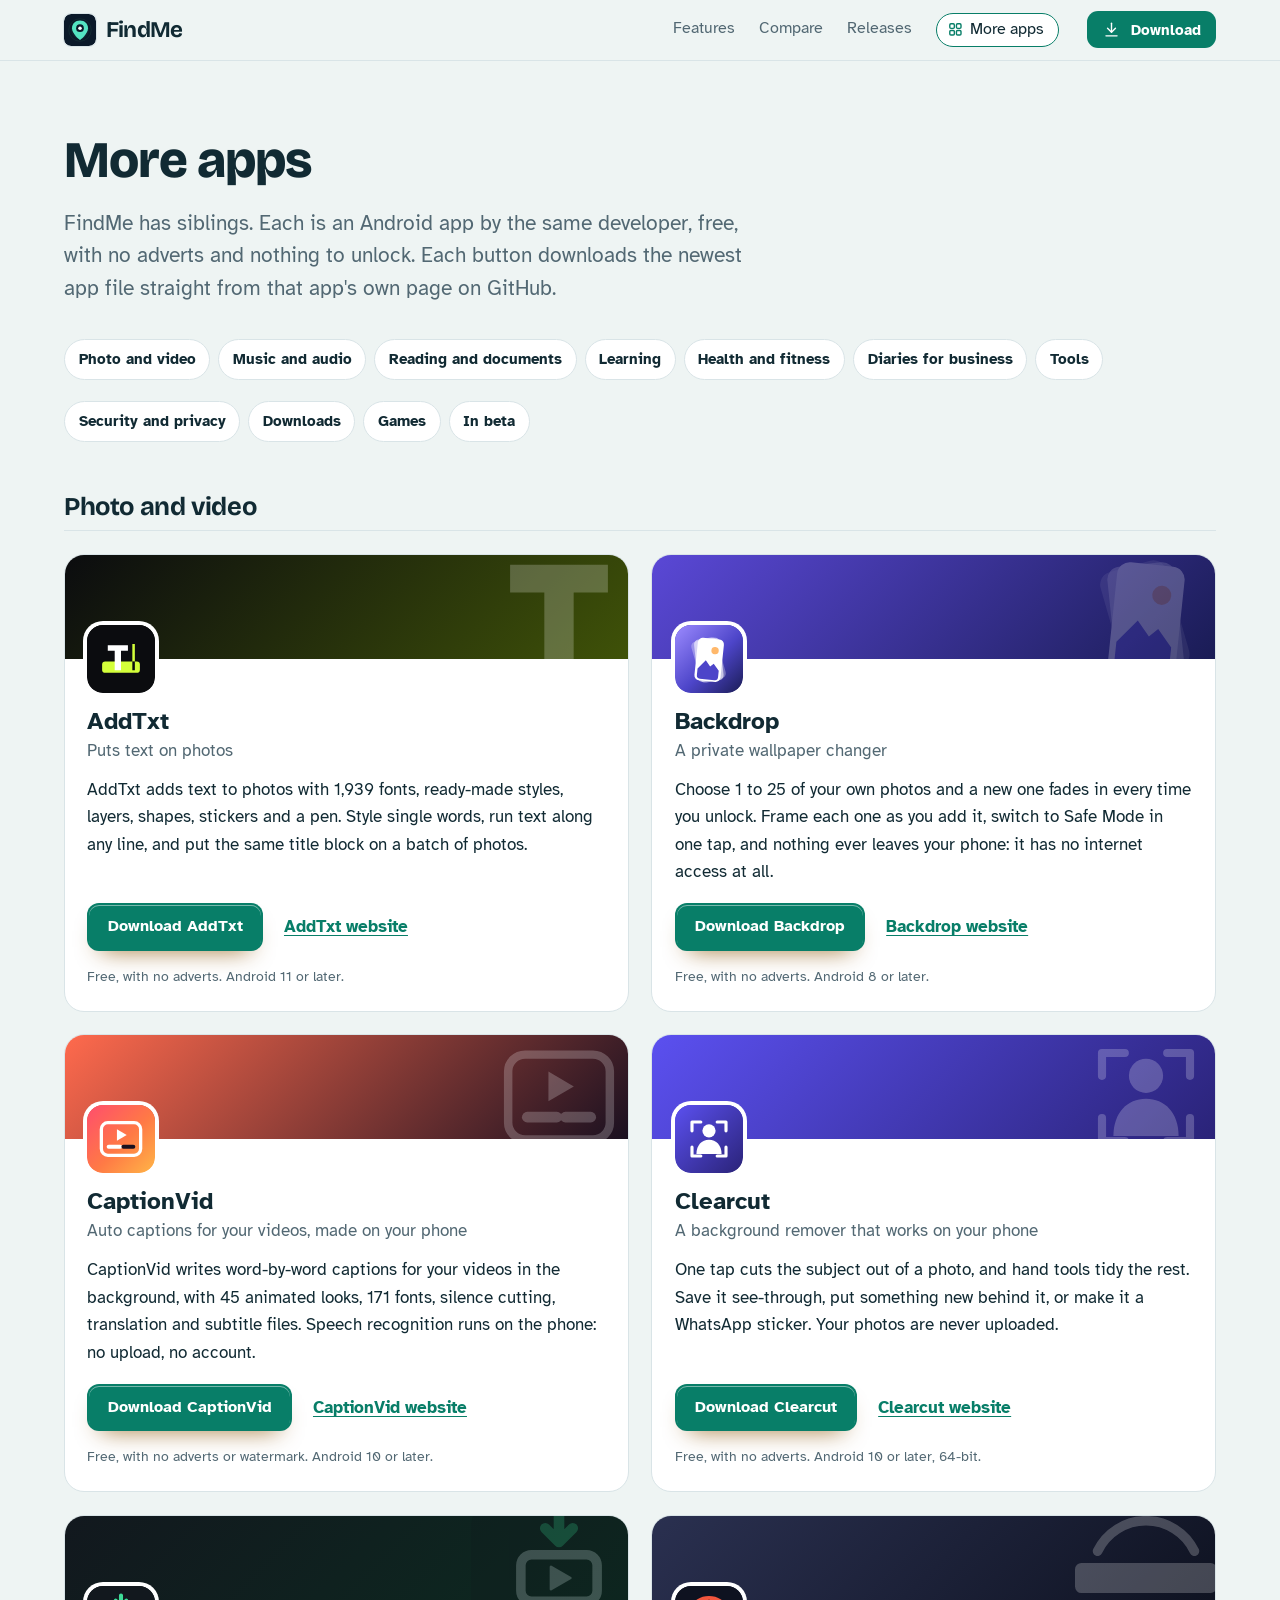
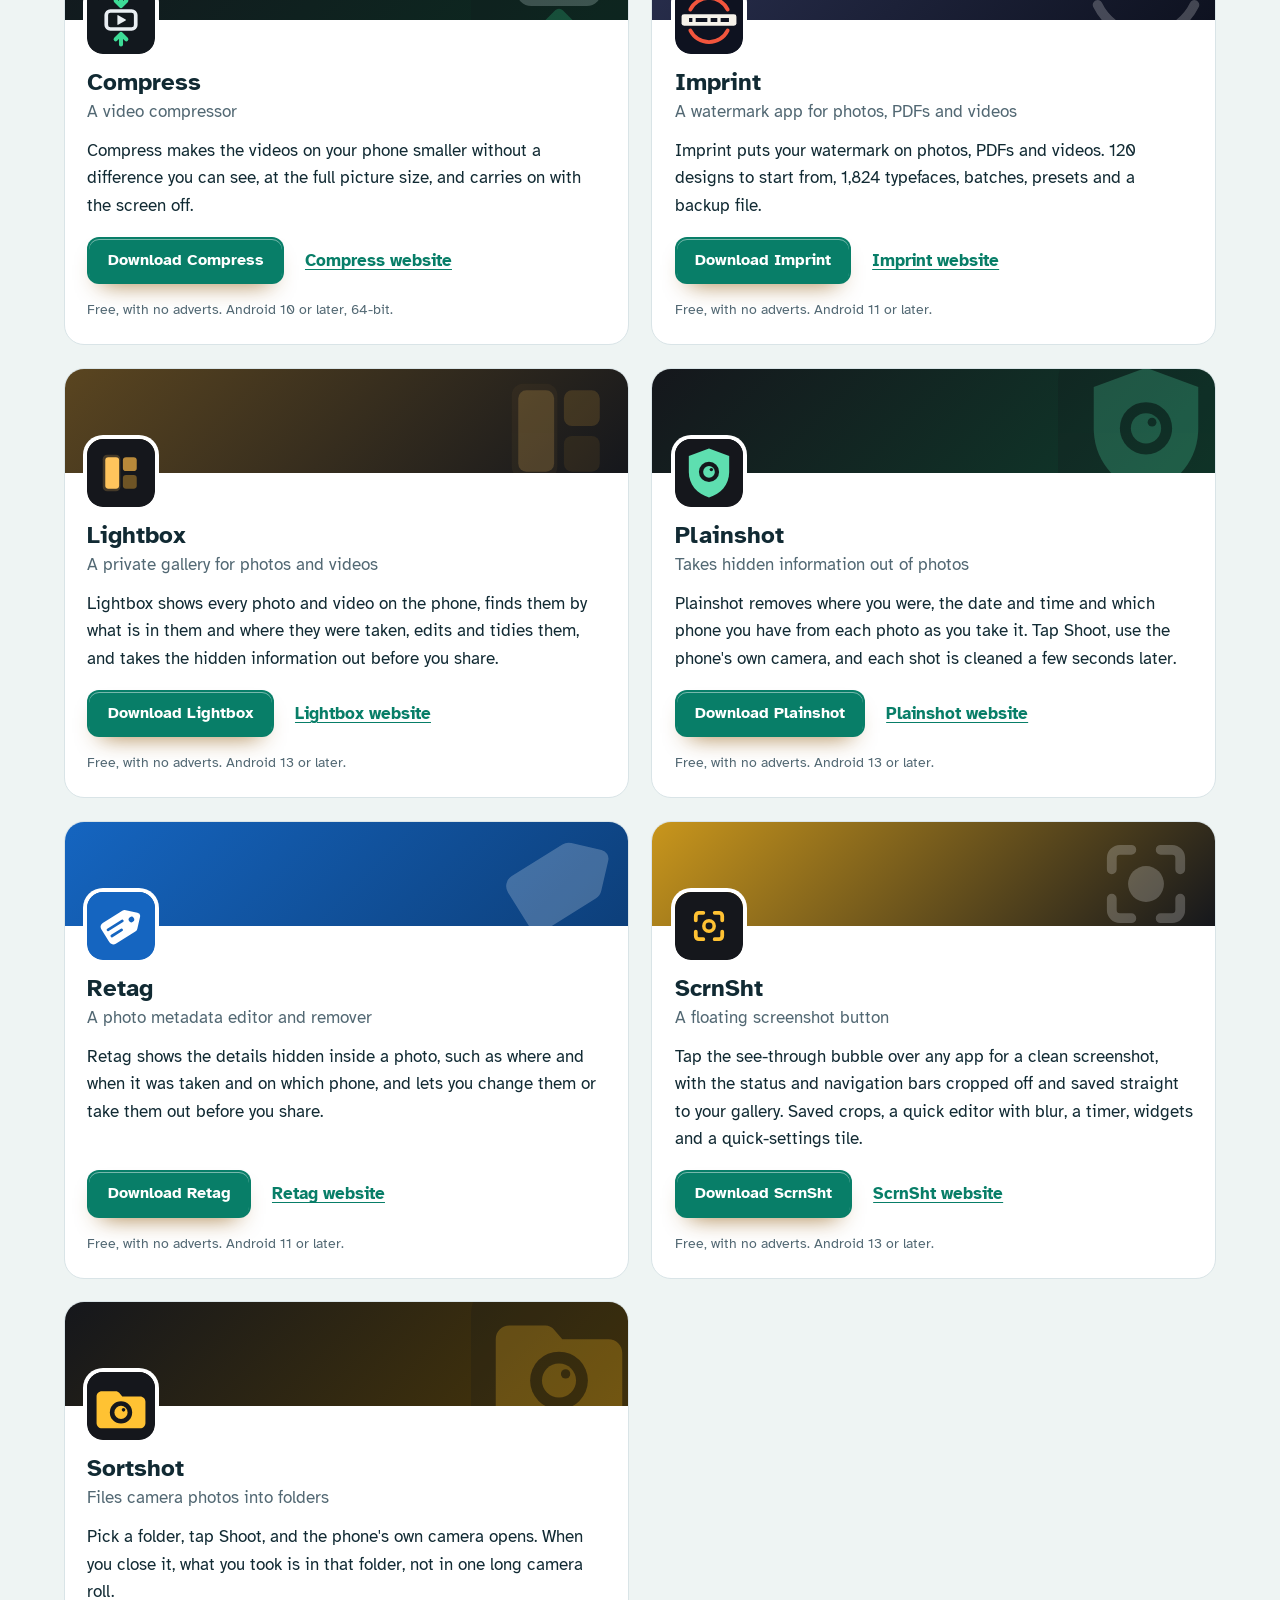
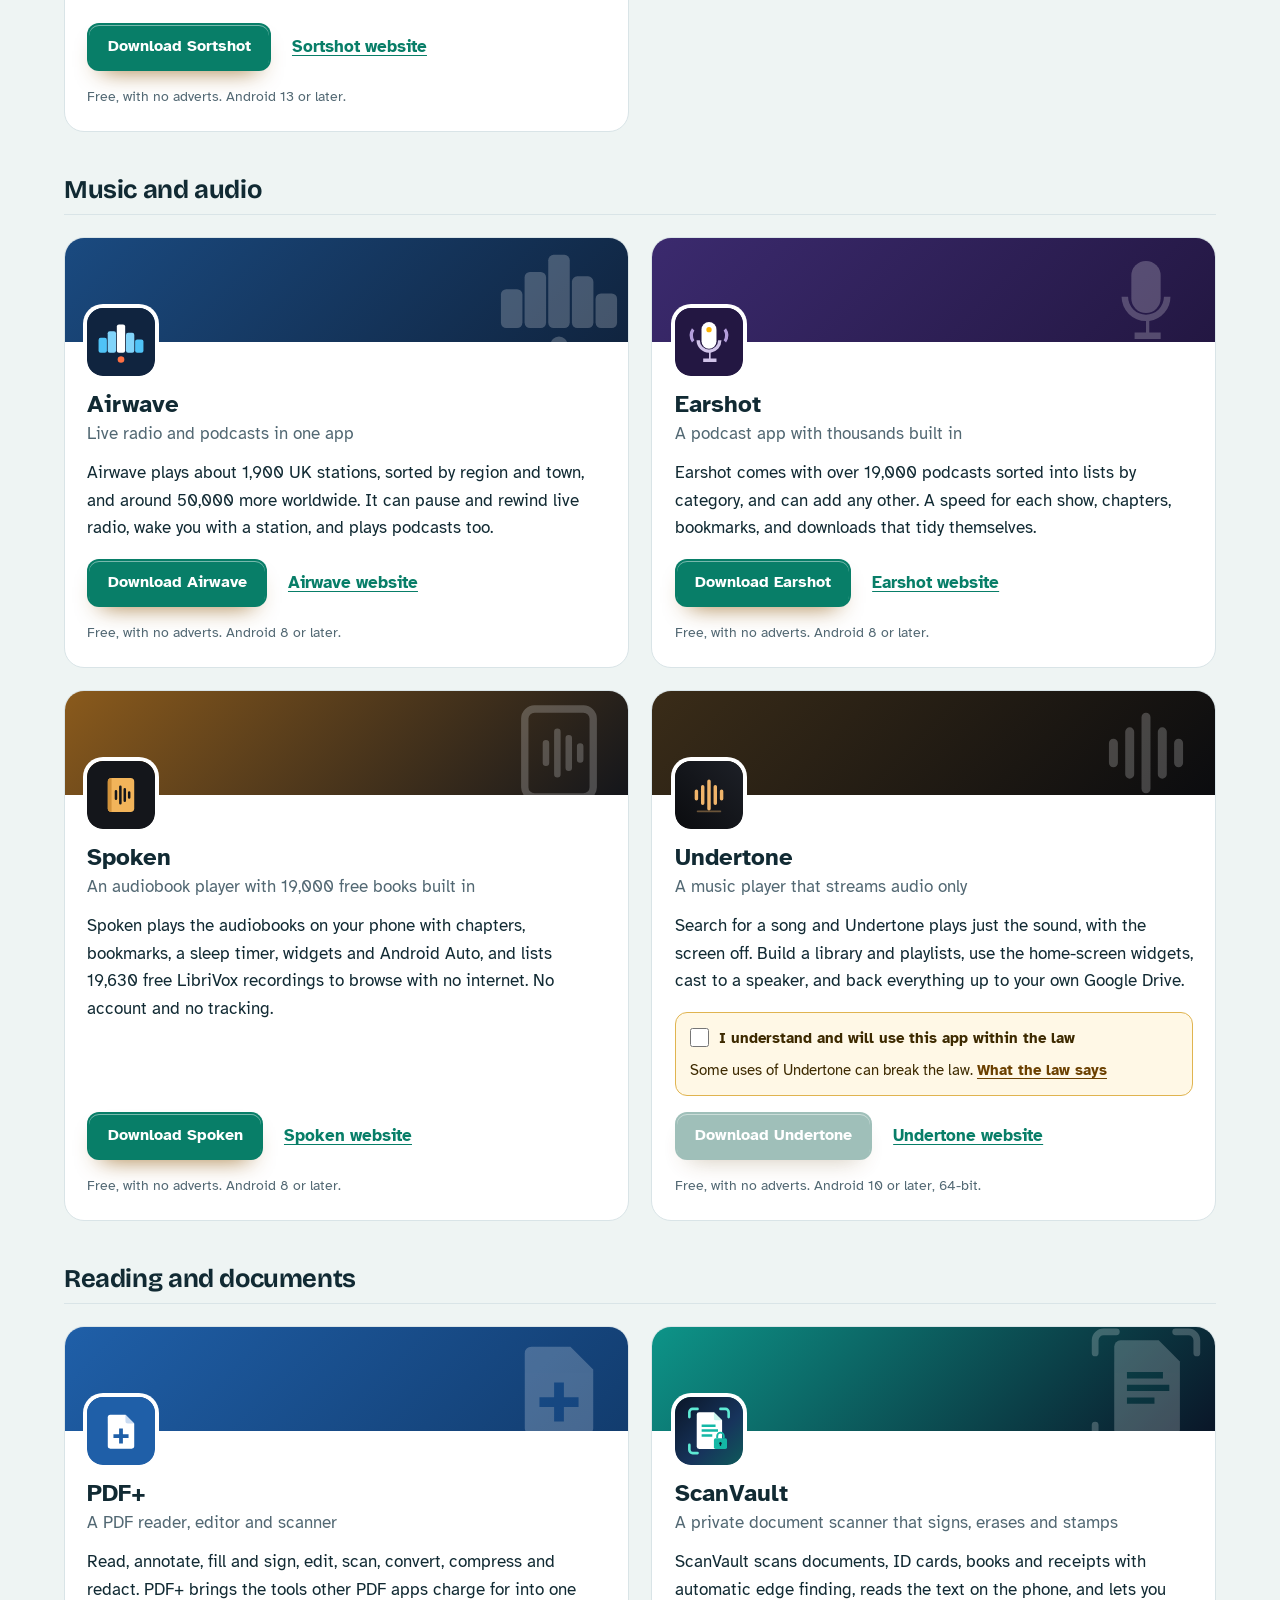
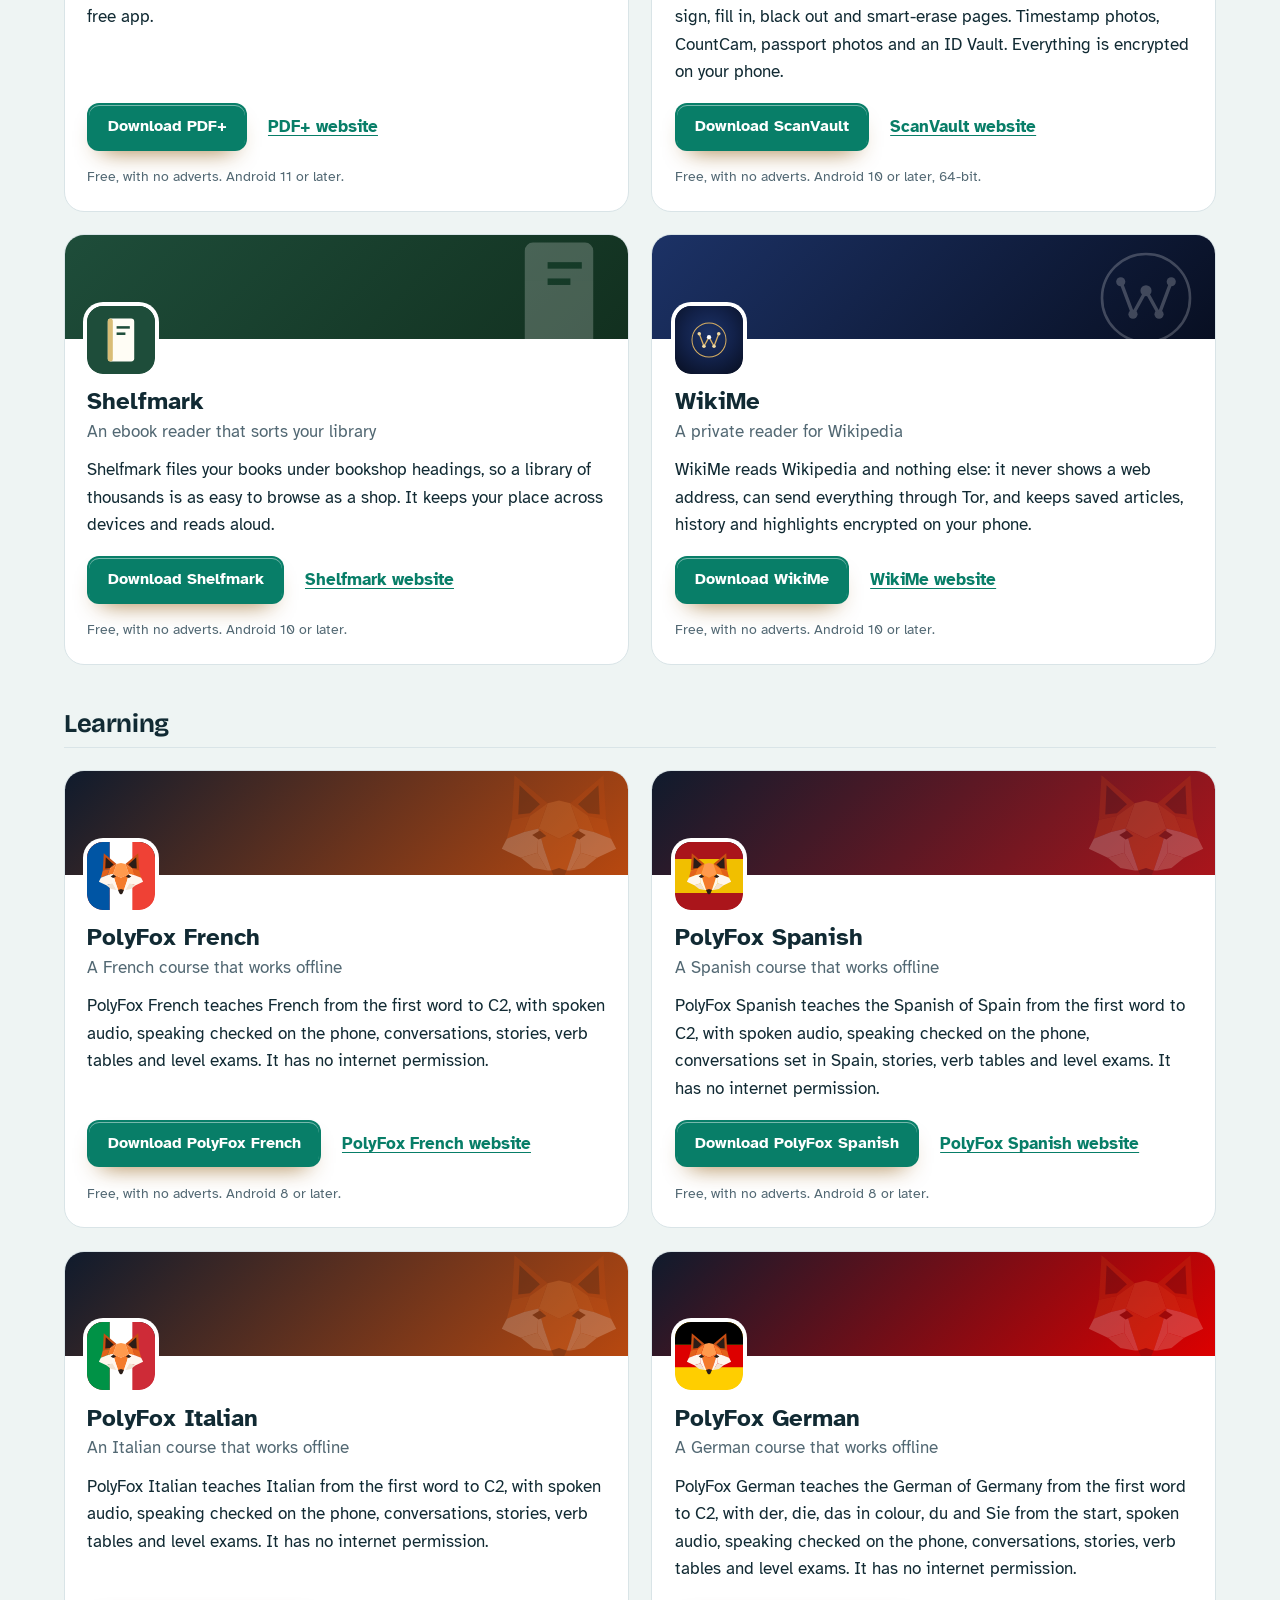
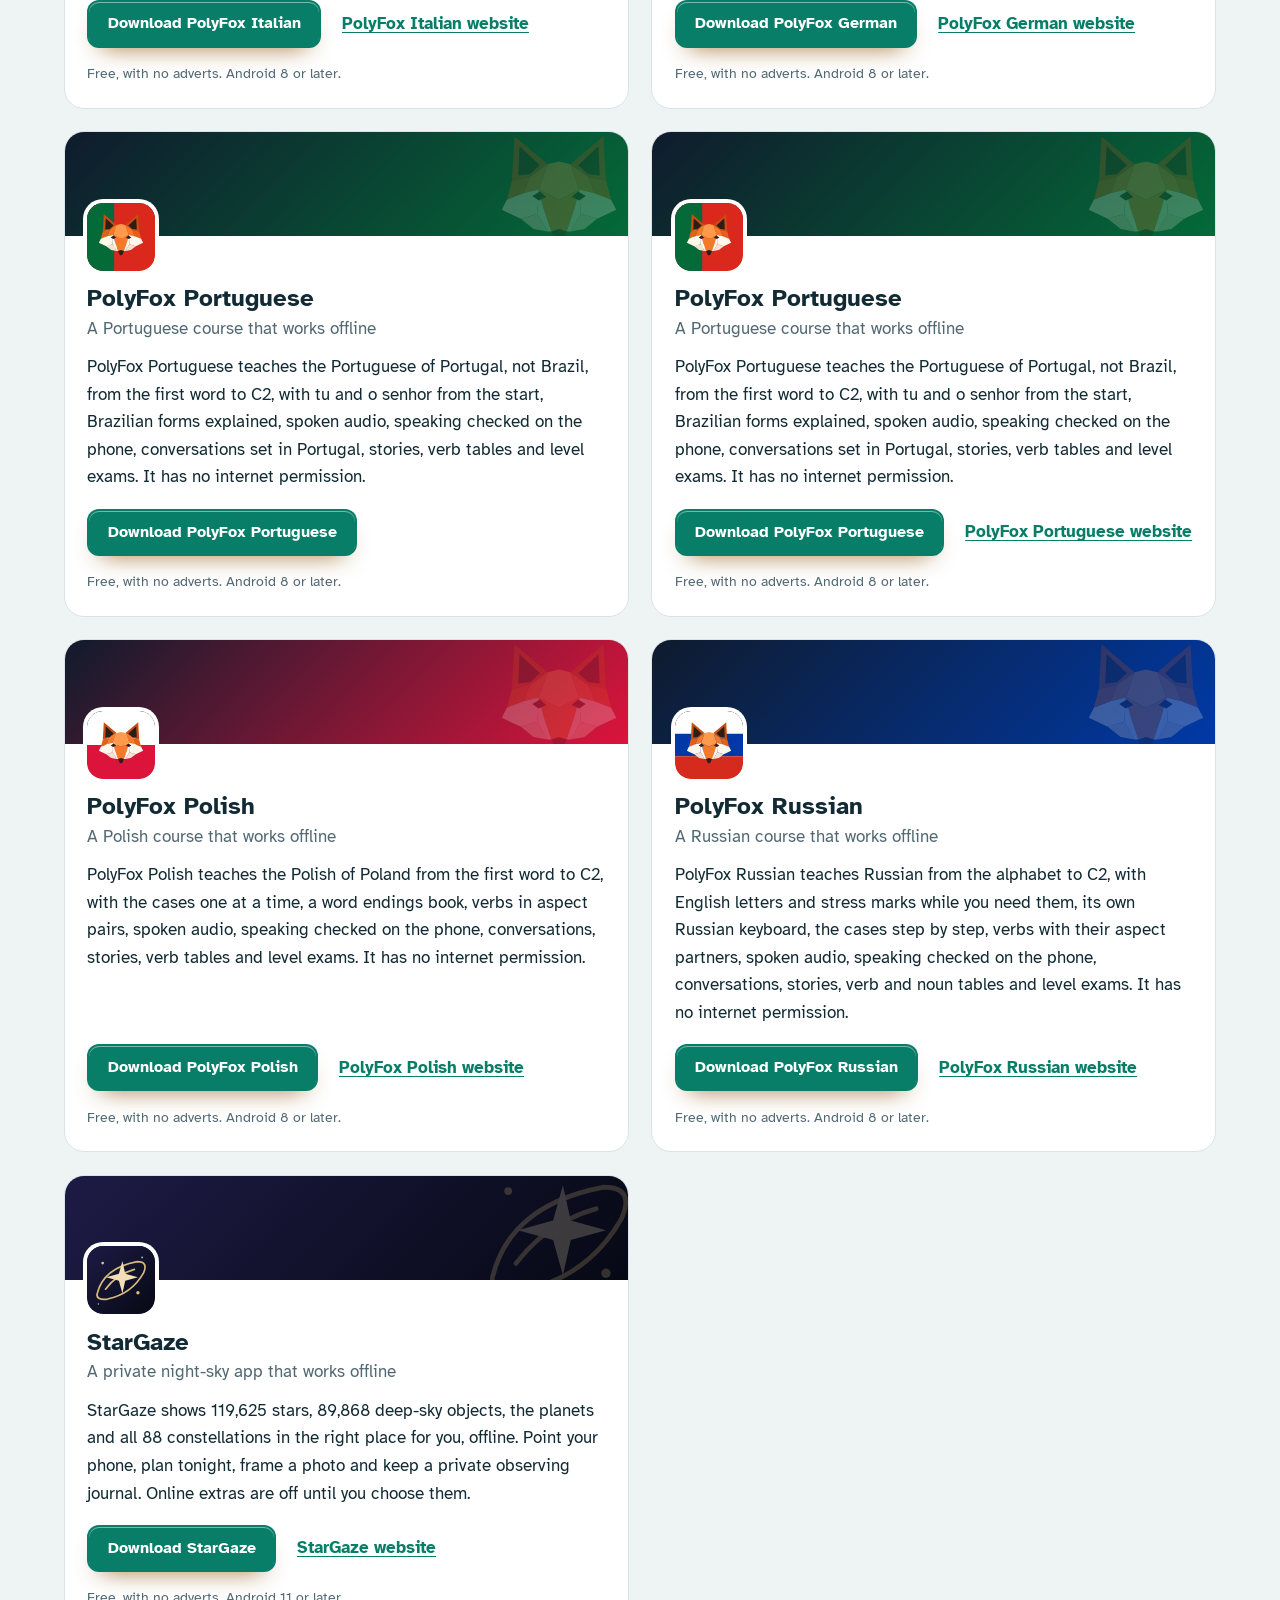
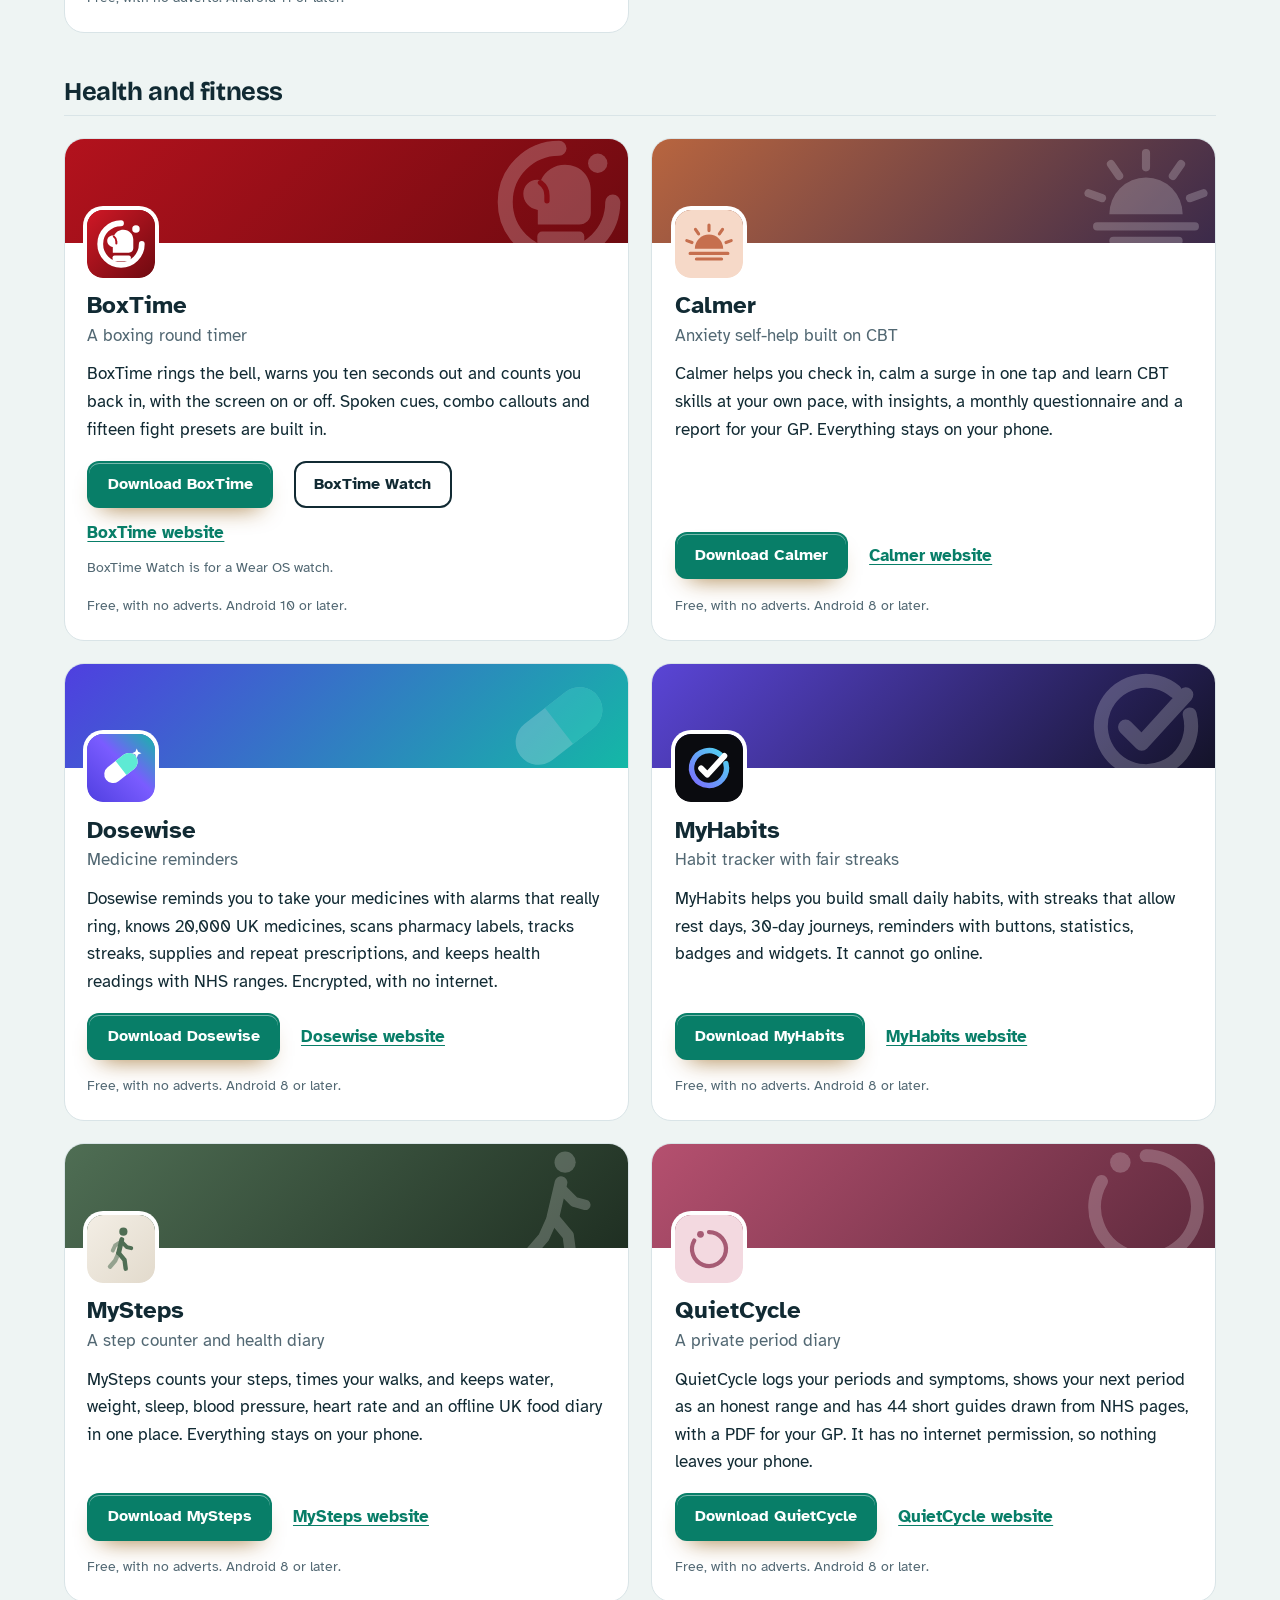
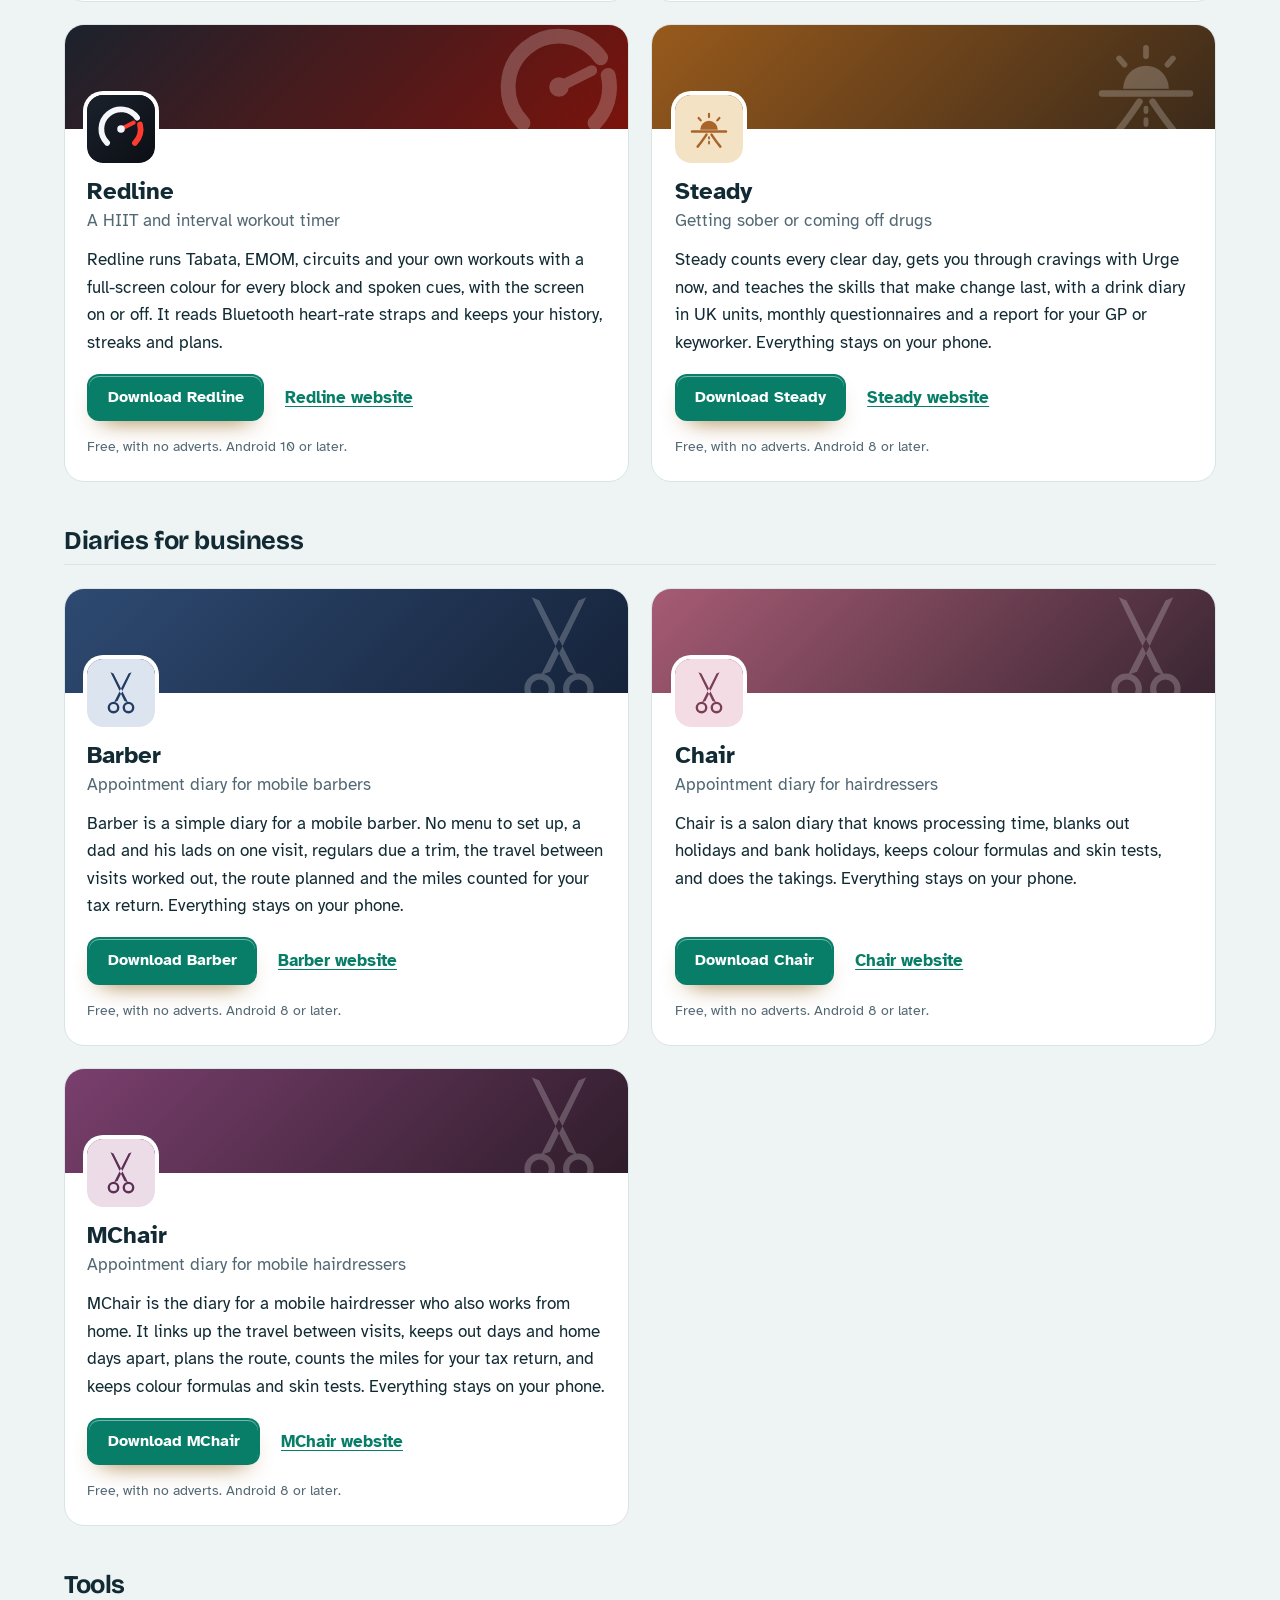
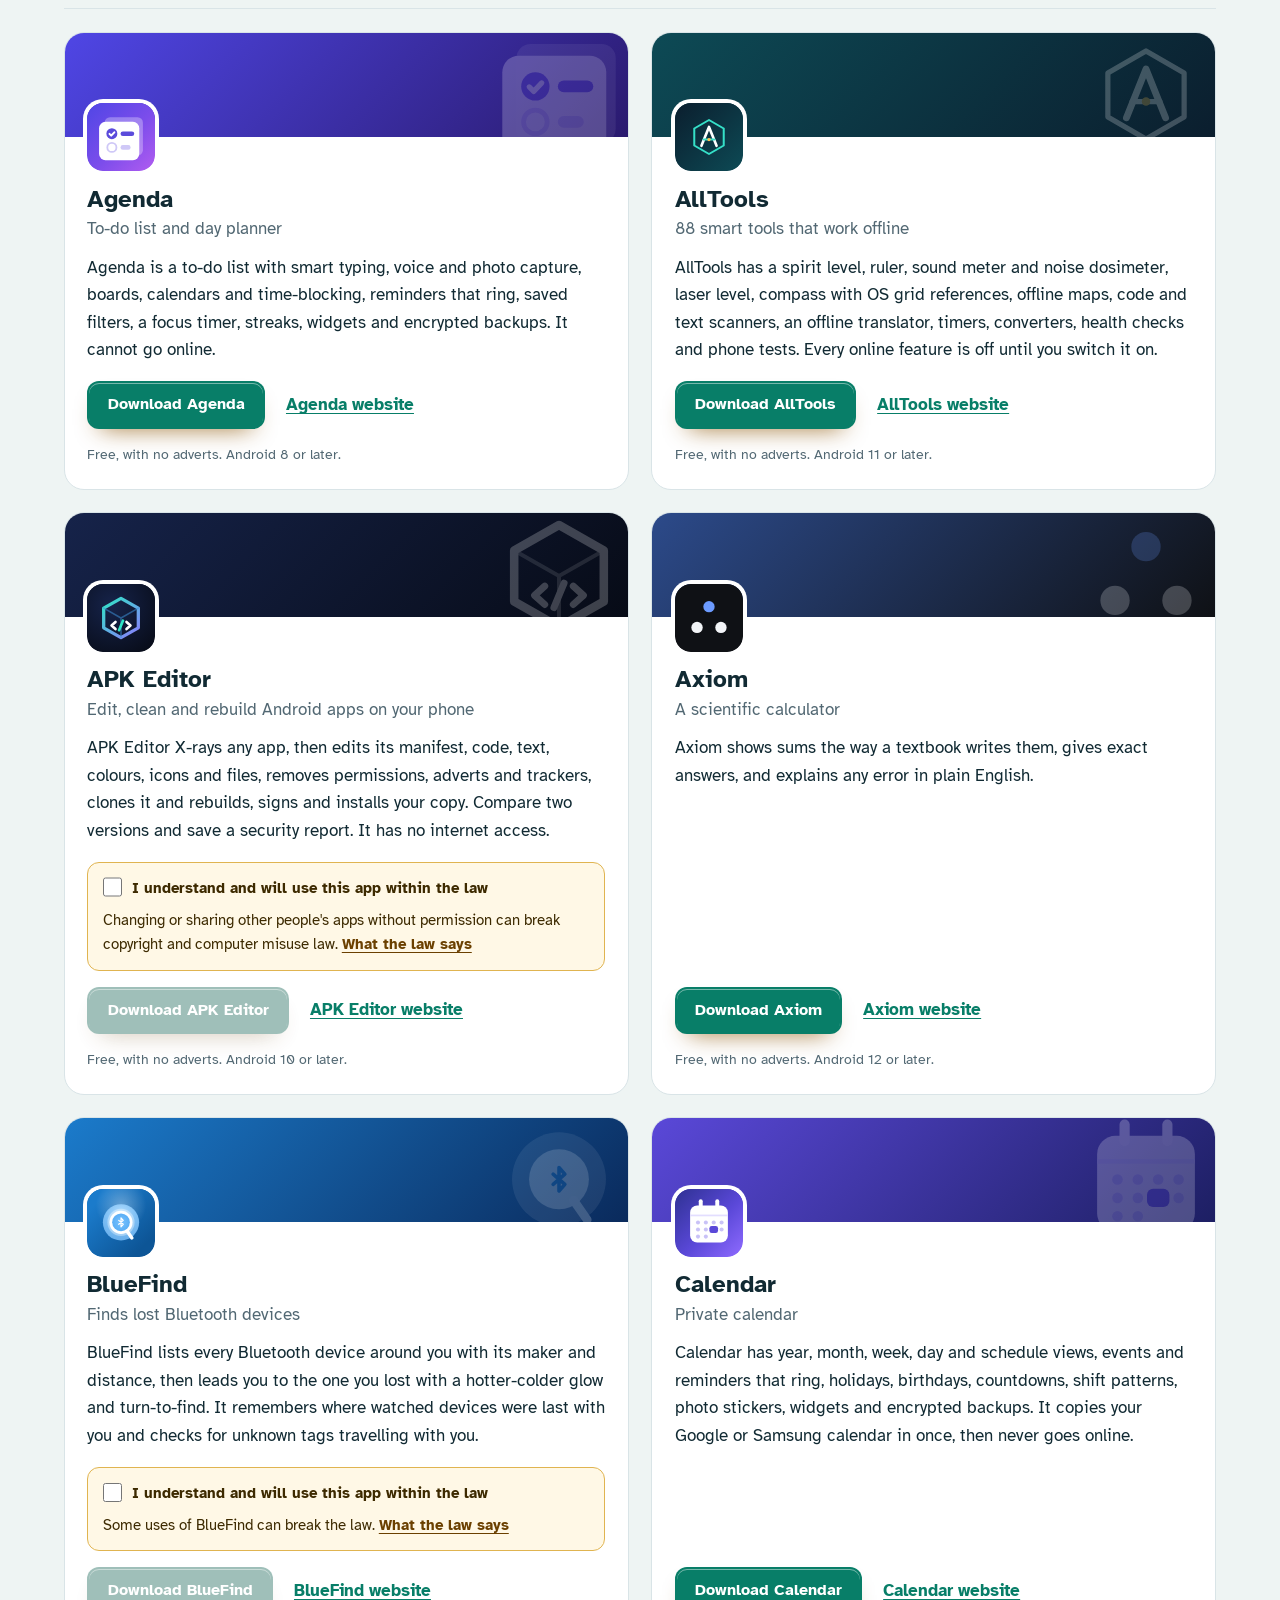
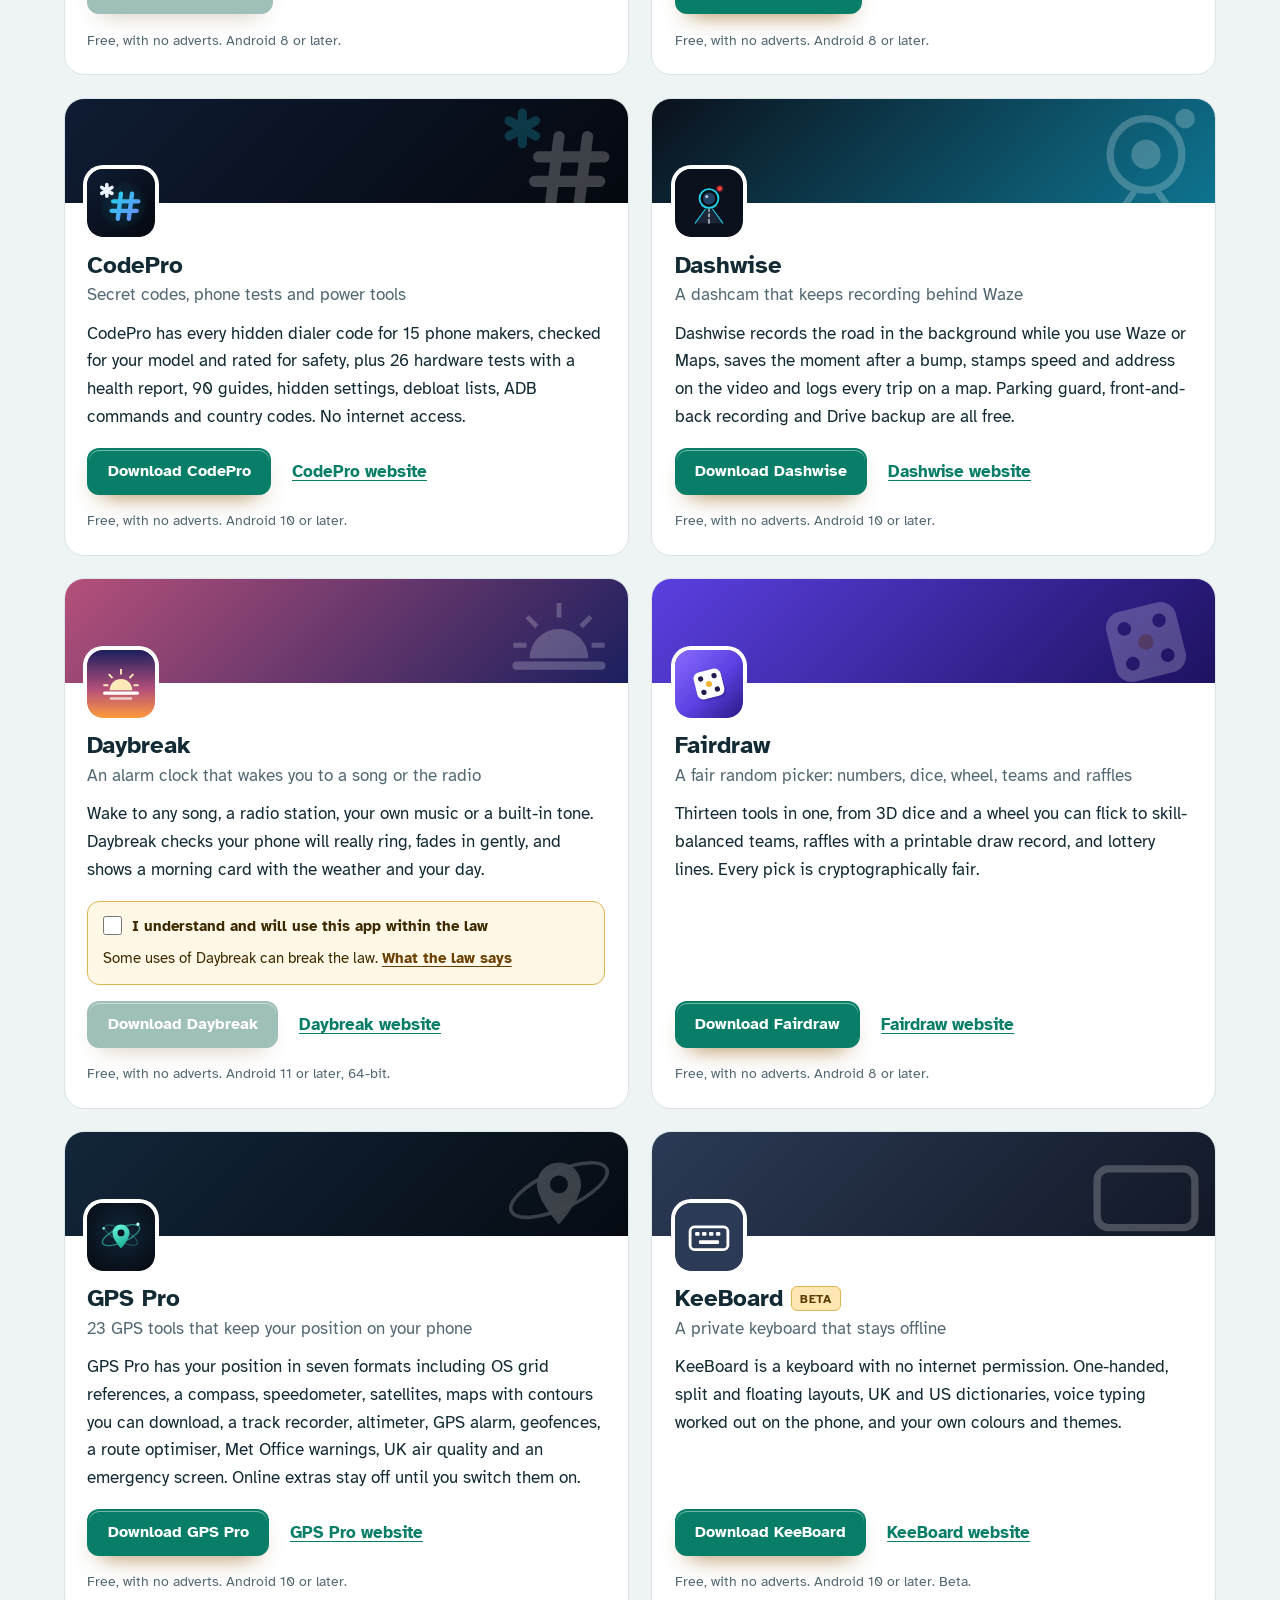
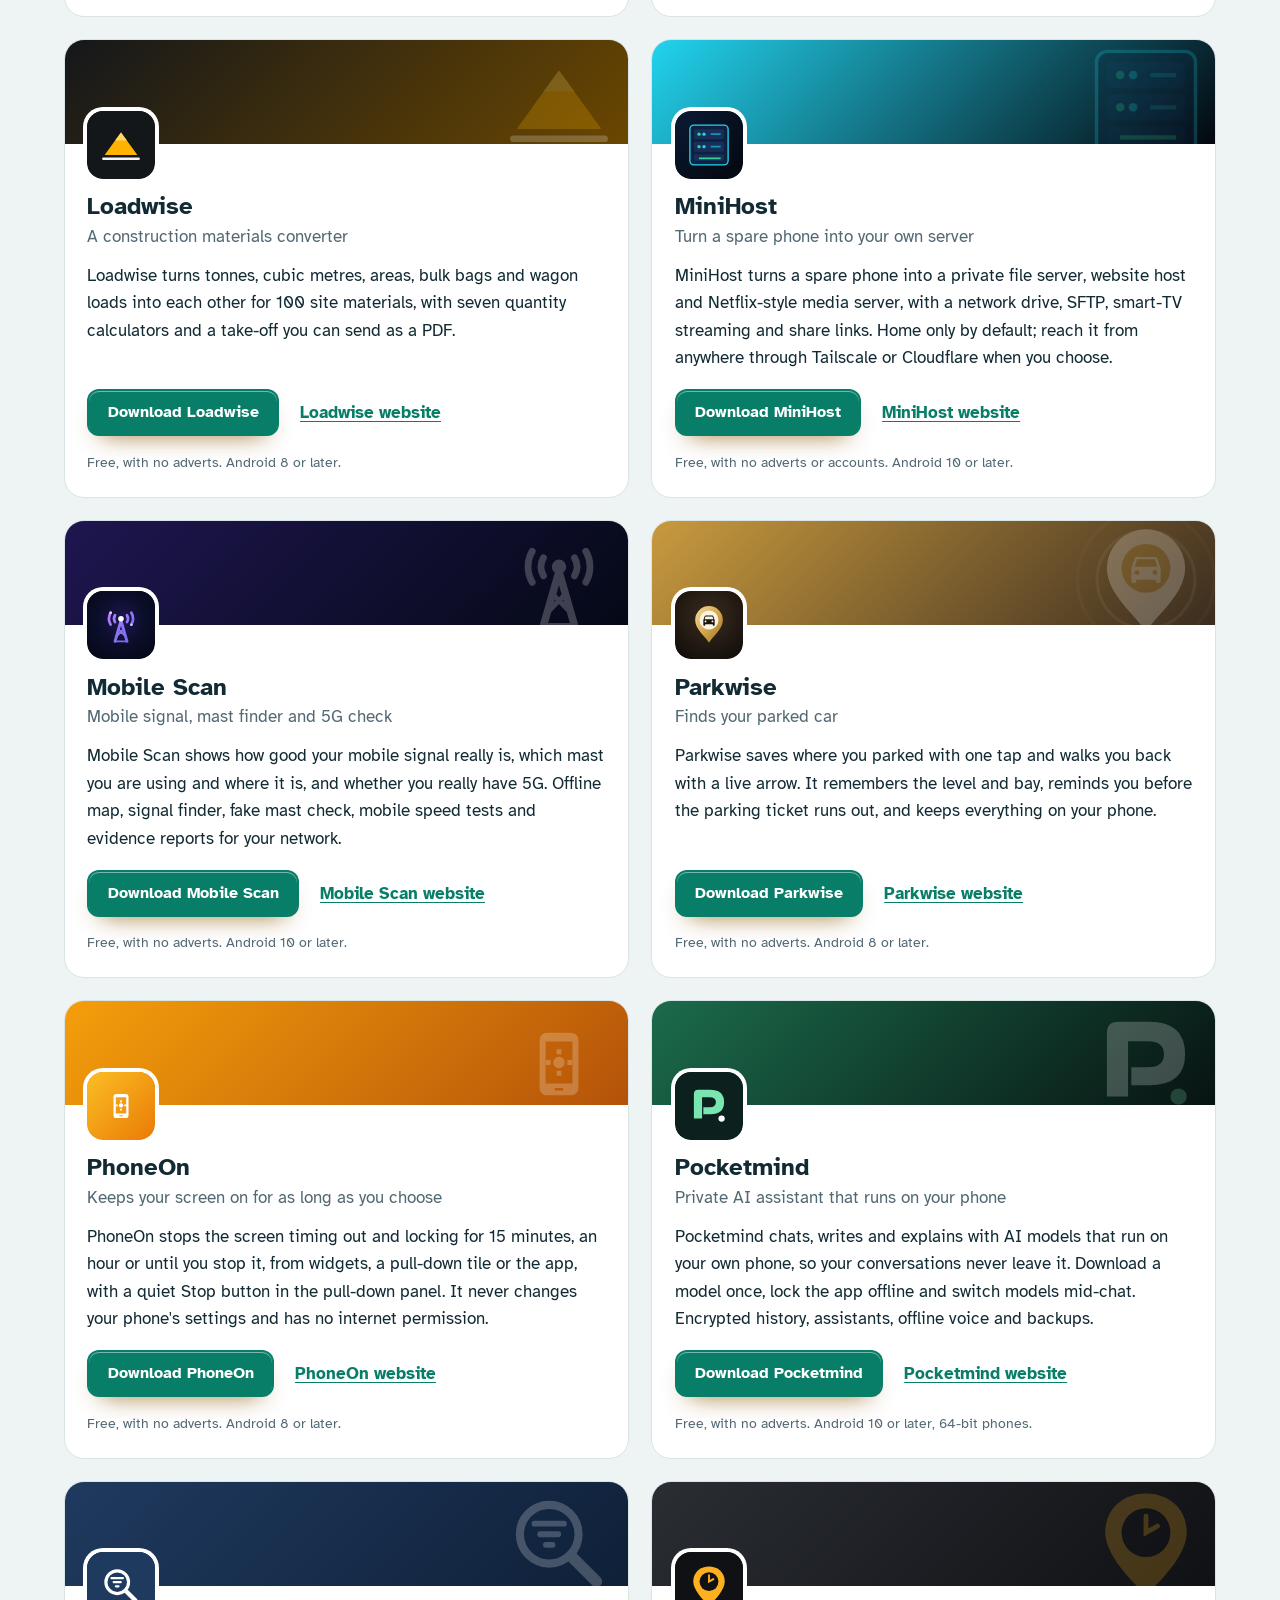
==== commit 752b2069: "More apps: add PolyFox Portuguese" ====
--- a/more-apps.html
+++ b/more-apps.html
@@ -4,7 +4,7 @@
 <meta charset="utf-8">
 <meta name="viewport" content="width=device-width, initial-scale=1">
 <title>More free Android apps from the maker of FindMe</title>
-<meta name="description" content="All 95 free Android apps from the maker of FindMe, in one list by category, each with its download and a link to its website.">
+<meta name="description" content="All 96 free Android apps from the maker of FindMe, in one list by category, each with its download and a link to its website.">
 <meta name="author" content="Jonathan Jackson">
 <link rel="canonical" href="https://customgpter.github.io/findme/more-apps.html">
 <meta name="theme-color" content="#eef4f3" media="(prefers-color-scheme: light)">
@@ -12,7 +12,7 @@
 <meta property="og:type" content="website">
 <meta property="og:site_name" content="FindMe">
 <meta property="og:title" content="More free Android apps from the maker of FindMe">
-<meta property="og:description" content="All 95 free Android apps from the maker of FindMe, in one list by category, each with its download and a link to its website.">
+<meta property="og:description" content="All 96 free Android apps from the maker of FindMe, in one list by category, each with its download and a link to its website.">
 <meta property="og:url" content="https://customgpter.github.io/findme/more-apps.html">
 <meta property="og:image" content="https://customgpter.github.io/findme/assets/og.png">
 <meta property="og:image:width" content="1200">
@@ -26,7 +26,7 @@
 <link rel="preload" href="./assets/fonts/atkinson-hyperlegible-latin-400-normal.woff2" as="font" type="font/woff2" crossorigin>
 <link rel="stylesheet" href="./assets/site.css?v=1">
 <link rel="stylesheet" href="./assets/house.css?v=1">
-<script type="application/ld+json">{"@context":"https://schema.org","@type":"ItemList","name":"Apps from the maker of FindMe","url":"https://customgpter.github.io/findme/more-apps.html","itemListElement":[{"@type":"ListItem","position":1,"name":"AddTxt","url":"https://customgpter.github.io/addtxt/"},{"@type":"ListItem","position":2,"name":"Backdrop","url":"https://customgpter.github.io/backdrop/"},{"@type":"ListItem","position":3,"name":"CaptionVid","url":"https://customgpter.github.io/captionvid/"},{"@type":"ListItem","position":4,"name":"Clearcut","url":"https://customgpter.github.io/clearcut/"},{"@type":"ListItem","position":5,"name":"Compress","url":"https://customgpter.github.io/compress/"},{"@type":"ListItem","position":6,"name":"Imprint","url":"https://customgpter.github.io/imprint/"},{"@type":"ListItem","position":7,"name":"Lightbox","url":"https://customgpter.github.io/lightbox/"},{"@type":"ListItem","position":8,"name":"Plainshot","url":"https://customgpter.github.io/plainshot/"},{"@type":"ListItem","position":9,"name":"Retag","url":"https://customgpter.github.io/retag/"},{"@type":"ListItem","position":10,"name":"ScrnSht","url":"https://customgpter.github.io/scrnsht/"},{"@type":"ListItem","position":11,"name":"Sortshot","url":"https://customgpter.github.io/sortshot/"},{"@type":"ListItem","position":12,"name":"Airwave","url":"https://customgpter.github.io/airwave/"},{"@type":"ListItem","position":13,"name":"Earshot","url":"https://customgpter.github.io/earshot/"},{"@type":"ListItem","position":14,"name":"Spoken","url":"https://customgpter.github.io/spoken/"},{"@type":"ListItem","position":15,"name":"Undertone","url":"https://customgpter.github.io/undertone/"},{"@type":"ListItem","position":16,"name":"PDF+","url":"https://customgpter.github.io/pdfplus/"},{"@type":"ListItem","position":17,"name":"ScanVault","url":"https://customgpter.github.io/scanvault/"},{"@type":"ListItem","position":18,"name":"Shelfmark","url":"https://customgpter.github.io/shelfmark/"},{"@type":"ListItem","position":19,"name":"WikiMe","url":"https://customgpter.github.io/wikime/"},{"@type":"ListItem","position":20,"name":"PolyFox French","url":"https://customgpter.github.io/polyfox/"},{"@type":"ListItem","position":21,"name":"PolyFox German","url":"https://customgpter.github.io/polyfox-german/"},{"@type":"ListItem","position":22,"name":"PolyFox Polish","url":"https://customgpter.github.io/polyfox-polish/"},{"@type":"ListItem","position":23,"name":"PolyFox Russian","url":"https://customgpter.github.io/polyfox-russian/"},{"@type":"ListItem","position":24,"name":"StarGaze","url":"https://customgpter.github.io/stargaze/"},{"@type":"ListItem","position":25,"name":"BoxTime","url":"https://customgpter.github.io/boxtime/"},{"@type":"ListItem","position":26,"name":"Calmer","url":"https://customgpter.github.io/calmer/"},{"@type":"ListItem","position":27,"name":"Dosewise","url":"https://customgpter.github.io/dosewise/"},{"@type":"ListItem","position":28,"name":"MyHabits","url":"https://customgpter.github.io/myhabits/"},{"@type":"ListItem","position":29,"name":"MySteps","url":"https://customgpter.github.io/mysteps/"},{"@type":"ListItem","position":30,"name":"QuietCycle","url":"https://customgpter.github.io/quietcycle/"},{"@type":"ListItem","position":31,"name":"Redline","url":"https://customgpter.github.io/redline/"},{"@type":"ListItem","position":32,"name":"Steady","url":"https://customgpter.github.io/steady/"},{"@type":"ListItem","position":33,"name":"Barber","url":"https://customgpter.github.io/barber/"},{"@type":"ListItem","position":34,"name":"Chair","url":"https://customgpter.github.io/chair/"},{"@type":"ListItem","position":35,"name":"MChair","url":"https://customgpter.github.io/mchair/"},{"@type":"ListItem","position":36,"name":"Agenda","url":"https://customgpter.github.io/agenda/"},{"@type":"ListItem","position":37,"name":"AllTools","url":"https://customgpter.github.io/alltools/"},{"@type":"ListItem","position":38,"name":"APK Editor","url":"https://customgpter.github.io/apkeditor/"},{"@type":"ListItem","position":39,"name":"Axiom","url":"https://customgpter.github.io/axiom/"},{"@type":"ListItem","position":40,"name":"BlueFind","url":"https://customgpter.github.io/bluefind/"},{"@type":"ListItem","position":41,"name":"Calendar","url":"https://customgpter.github.io/calendar/"},{"@type":"ListItem","position":42,"name":"CodePro","url":"https://customgpter.github.io/codepro/"},{"@type":"ListItem","position":43,"name":"Dashwise","url":"https://customgpter.github.io/dashwise/"},{"@type":"ListItem","position":44,"name":"Daybreak","url":"https://customgpter.github.io/daybreak/"},{"@type":"ListItem","position":45,"name":"Fairdraw","url":"https://customgpter.github.io/fairdraw/"},{"@type":"ListItem","position":46,"name":"GPS Pro","url":"https://customgpter.github.io/gpspro/"},{"@type":"ListItem","position":47,"name":"KeeBoard","url":"https://customgpter.github.io/keeboard/"},{"@type":"ListItem","position":48,"name":"Loadwise","url":"https://customgpter.github.io/loadwise/"},{"@type":"ListItem","position":49,"name":"MiniHost","url":"https://customgpter.github.io/minihost/"},{"@type":"ListItem","position":50,"name":"Mobile Scan","url":"https://customgpter.github.io/mobilescan/"},{"@type":"ListItem","position":51,"name":"Parkwise","url":"https://customgpter.github.io/parkwise/"},{"@type":"ListItem","position":52,"name":"Pocketmind","url":"https://customgpter.github.io/pocketmind/"},{"@type":"ListItem","position":53,"name":"Refine","url":"https://customgpter.github.io/refine/"},{"@type":"ListItem","position":54,"name":"Shiftwise","url":"https://customgpter.github.io/shiftwise/"},{"@type":"ListItem","position":55,"name":"SimpleCalc","url":"https://customgpter.github.io/simplecalc/"},{"@type":"ListItem","position":56,"name":"Skyline","url":"https://customgpter.github.io/skyline/"},{"@type":"ListItem","position":57,"name":"Slipway","url":"https://customgpter.github.io/slipway/"},{"@type":"ListItem","position":58,"name":"Tagger","url":"https://customgpter.github.io/tagger/"},{"@type":"ListItem","position":59,"name":"TotalClean","url":"https://customgpter.github.io/totalclean/"},{"@type":"ListItem","position":60,"name":"TVLink","url":"https://customgpter.github.io/tvlink/"},{"@type":"ListItem","position":61,"name":"Unbox","url":"https://customgpter.github.io/unbox/"},{"@type":"ListItem","position":62,"name":"WhatsKeep","url":"https://customgpter.github.io/whatskeep/"},{"@type":"ListItem","position":63,"name":"WiFi Scan","url":"https://customgpter.github.io/wifiscan/"},{"@type":"ListItem","position":64,"name":"Auditly","url":"https://customgpter.github.io/auditly/"},{"@type":"ListItem","position":65,"name":"Backchannel","url":"https://customgpter.github.io/backchannel/"},{"@type":"ListItem","position":66,"name":"ENotes","url":"https://customgpter.github.io/enotes/"},{"@type":"ListItem","position":67,"name":"FindMe","url":"https://customgpter.github.io/findme/"},{"@type":"ListItem","position":68,"name":"iLock","url":"https://customgpter.github.io/ilock/"},{"@type":"ListItem","position":69,"name":"ImSafe","url":"https://customgpter.github.io/imsafe/"},{"@type":"ListItem","position":70,"name":"IShred","url":"https://customgpter.github.io/ishred/"},{"@type":"ListItem","position":71,"name":"LockBox","url":"https://customgpter.github.io/lockbox/"},{"@type":"ListItem","position":72,"name":"PassVault","url":"https://customgpter.github.io/passvault/"},{"@type":"ListItem","position":73,"name":"SpyFind","url":"https://customgpter.github.io/spyfind/"},{"@type":"ListItem","position":74,"name":"TextWipe","url":"https://customgpter.github.io/textwipe/"},{"@type":"ListItem","position":75,"name":"Tracewire","url":"https://customgpter.github.io/tracewire/"},{"@type":"ListItem","position":76,"name":"Vigil","url":"https://customgpter.github.io/vigil/"},{"@type":"ListItem","position":77,"name":"Grab","url":"https://customgpter.github.io/grab/"},{"@type":"ListItem","position":78,"name":"Swarm","url":"https://customgpter.github.io/swarm/"},{"@type":"ListItem","position":79,"name":"Plane Games","url":"https://customgpter.github.io/plane-games/"},{"@type":"ListItem","position":80,"name":"Ninefold","url":"https://customgpter.github.io/ninefold/"},{"@type":"ListItem","position":81,"name":"Cubewise","url":"https://customgpter.github.io/cubewise/"},{"@type":"ListItem","position":82,"name":"Tilewise","url":"https://customgpter.github.io/tilewise/"},{"@type":"ListItem","position":83,"name":"Letterwise","url":"https://customgpter.github.io/letterwise/"},{"@type":"ListItem","position":84,"name":"Kingside","url":"https://customgpter.github.io/kingside/"},{"@type":"ListItem","position":85,"name":"Deckhand","url":"https://customgpter.github.io/deckhand/"},{"@type":"ListItem","position":86,"name":"SNESForge","url":"https://customgpter.github.io/snesforge/"},{"@type":"ListItem","position":87,"name":"Fame Boy","url":"https://customgpter.github.io/fameboy/"},{"@type":"ListItem","position":88,"name":"PSPPro","url":"https://customgpter.github.io/psppro/"},{"@type":"ListItem","position":89,"name":"MegaGen","url":"https://customgpter.github.io/megagen/"},{"@type":"ListItem","position":90,"name":"QVR","url":"https://customgpter.github.io/qvr/"},{"@type":"ListItem","position":91,"name":"QVR Watch","url":"https://customgpter.github.io/qvr-watch/"},{"@type":"ListItem","position":92,"name":"QVRLite","url":"https://customgpter.github.io/qvrlite/"},{"@type":"ListItem","position":93,"name":"Onionz","url":"https://customgpter.github.io/onionz/"},{"@type":"ListItem","position":94,"name":"OnionzWeb","url":"https://customgpter.github.io/onionzweb/"}]}</script>
+<script type="application/ld+json">{"@context":"https://schema.org","@type":"ItemList","name":"Apps from the maker of FindMe","url":"https://customgpter.github.io/findme/more-apps.html","itemListElement":[{"@type":"ListItem","position":1,"name":"AddTxt","url":"https://customgpter.github.io/addtxt/"},{"@type":"ListItem","position":2,"name":"Backdrop","url":"https://customgpter.github.io/backdrop/"},{"@type":"ListItem","position":3,"name":"CaptionVid","url":"https://customgpter.github.io/captionvid/"},{"@type":"ListItem","position":4,"name":"Clearcut","url":"https://customgpter.github.io/clearcut/"},{"@type":"ListItem","position":5,"name":"Compress","url":"https://customgpter.github.io/compress/"},{"@type":"ListItem","position":6,"name":"Imprint","url":"https://customgpter.github.io/imprint/"},{"@type":"ListItem","position":7,"name":"Lightbox","url":"https://customgpter.github.io/lightbox/"},{"@type":"ListItem","position":8,"name":"Plainshot","url":"https://customgpter.github.io/plainshot/"},{"@type":"ListItem","position":9,"name":"Retag","url":"https://customgpter.github.io/retag/"},{"@type":"ListItem","position":10,"name":"ScrnSht","url":"https://customgpter.github.io/scrnsht/"},{"@type":"ListItem","position":11,"name":"Sortshot","url":"https://customgpter.github.io/sortshot/"},{"@type":"ListItem","position":12,"name":"Airwave","url":"https://customgpter.github.io/airwave/"},{"@type":"ListItem","position":13,"name":"Earshot","url":"https://customgpter.github.io/earshot/"},{"@type":"ListItem","position":14,"name":"Spoken","url":"https://customgpter.github.io/spoken/"},{"@type":"ListItem","position":15,"name":"Undertone","url":"https://customgpter.github.io/undertone/"},{"@type":"ListItem","position":16,"name":"PDF+","url":"https://customgpter.github.io/pdfplus/"},{"@type":"ListItem","position":17,"name":"ScanVault","url":"https://customgpter.github.io/scanvault/"},{"@type":"ListItem","position":18,"name":"Shelfmark","url":"https://customgpter.github.io/shelfmark/"},{"@type":"ListItem","position":19,"name":"WikiMe","url":"https://customgpter.github.io/wikime/"},{"@type":"ListItem","position":20,"name":"PolyFox French","url":"https://customgpter.github.io/polyfox/"},{"@type":"ListItem","position":21,"name":"PolyFox German","url":"https://customgpter.github.io/polyfox-german/"},{"@type":"ListItem","position":22,"name":"PolyFox Portuguese","url":"https://customgpter.github.io/polyfox-portuguese/"},{"@type":"ListItem","position":23,"name":"PolyFox Polish","url":"https://customgpter.github.io/polyfox-polish/"},{"@type":"ListItem","position":24,"name":"PolyFox Russian","url":"https://customgpter.github.io/polyfox-russian/"},{"@type":"ListItem","position":25,"name":"StarGaze","url":"https://customgpter.github.io/stargaze/"},{"@type":"ListItem","position":26,"name":"BoxTime","url":"https://customgpter.github.io/boxtime/"},{"@type":"ListItem","position":27,"name":"Calmer","url":"https://customgpter.github.io/calmer/"},{"@type":"ListItem","position":28,"name":"Dosewise","url":"https://customgpter.github.io/dosewise/"},{"@type":"ListItem","position":29,"name":"MyHabits","url":"https://customgpter.github.io/myhabits/"},{"@type":"ListItem","position":30,"name":"MySteps","url":"https://customgpter.github.io/mysteps/"},{"@type":"ListItem","position":31,"name":"QuietCycle","url":"https://customgpter.github.io/quietcycle/"},{"@type":"ListItem","position":32,"name":"Redline","url":"https://customgpter.github.io/redline/"},{"@type":"ListItem","position":33,"name":"Steady","url":"https://customgpter.github.io/steady/"},{"@type":"ListItem","position":34,"name":"Barber","url":"https://customgpter.github.io/barber/"},{"@type":"ListItem","position":35,"name":"Chair","url":"https://customgpter.github.io/chair/"},{"@type":"ListItem","position":36,"name":"MChair","url":"https://customgpter.github.io/mchair/"},{"@type":"ListItem","position":37,"name":"Agenda","url":"https://customgpter.github.io/agenda/"},{"@type":"ListItem","position":38,"name":"AllTools","url":"https://customgpter.github.io/alltools/"},{"@type":"ListItem","position":39,"name":"APK Editor","url":"https://customgpter.github.io/apkeditor/"},{"@type":"ListItem","position":40,"name":"Axiom","url":"https://customgpter.github.io/axiom/"},{"@type":"ListItem","position":41,"name":"BlueFind","url":"https://customgpter.github.io/bluefind/"},{"@type":"ListItem","position":42,"name":"Calendar","url":"https://customgpter.github.io/calendar/"},{"@type":"ListItem","position":43,"name":"CodePro","url":"https://customgpter.github.io/codepro/"},{"@type":"ListItem","position":44,"name":"Dashwise","url":"https://customgpter.github.io/dashwise/"},{"@type":"ListItem","position":45,"name":"Daybreak","url":"https://customgpter.github.io/daybreak/"},{"@type":"ListItem","position":46,"name":"Fairdraw","url":"https://customgpter.github.io/fairdraw/"},{"@type":"ListItem","position":47,"name":"GPS Pro","url":"https://customgpter.github.io/gpspro/"},{"@type":"ListItem","position":48,"name":"KeeBoard","url":"https://customgpter.github.io/keeboard/"},{"@type":"ListItem","position":49,"name":"Loadwise","url":"https://customgpter.github.io/loadwise/"},{"@type":"ListItem","position":50,"name":"MiniHost","url":"https://customgpter.github.io/minihost/"},{"@type":"ListItem","position":51,"name":"Mobile Scan","url":"https://customgpter.github.io/mobilescan/"},{"@type":"ListItem","position":52,"name":"Parkwise","url":"https://customgpter.github.io/parkwise/"},{"@type":"ListItem","position":53,"name":"Pocketmind","url":"https://customgpter.github.io/pocketmind/"},{"@type":"ListItem","position":54,"name":"Refine","url":"https://customgpter.github.io/refine/"},{"@type":"ListItem","position":55,"name":"Shiftwise","url":"https://customgpter.github.io/shiftwise/"},{"@type":"ListItem","position":56,"name":"SimpleCalc","url":"https://customgpter.github.io/simplecalc/"},{"@type":"ListItem","position":57,"name":"Skyline","url":"https://customgpter.github.io/skyline/"},{"@type":"ListItem","position":58,"name":"Slipway","url":"https://customgpter.github.io/slipway/"},{"@type":"ListItem","position":59,"name":"Tagger","url":"https://customgpter.github.io/tagger/"},{"@type":"ListItem","position":60,"name":"TotalClean","url":"https://customgpter.github.io/totalclean/"},{"@type":"ListItem","position":61,"name":"TVLink","url":"https://customgpter.github.io/tvlink/"},{"@type":"ListItem","position":62,"name":"Unbox","url":"https://customgpter.github.io/unbox/"},{"@type":"ListItem","position":63,"name":"WhatsKeep","url":"https://customgpter.github.io/whatskeep/"},{"@type":"ListItem","position":64,"name":"WiFi Scan","url":"https://customgpter.github.io/wifiscan/"},{"@type":"ListItem","position":65,"name":"Auditly","url":"https://customgpter.github.io/auditly/"},{"@type":"ListItem","position":66,"name":"Backchannel","url":"https://customgpter.github.io/backchannel/"},{"@type":"ListItem","position":67,"name":"ENotes","url":"https://customgpter.github.io/enotes/"},{"@type":"ListItem","position":68,"name":"FindMe","url":"https://customgpter.github.io/findme/"},{"@type":"ListItem","position":69,"name":"iLock","url":"https://customgpter.github.io/ilock/"},{"@type":"ListItem","position":70,"name":"ImSafe","url":"https://customgpter.github.io/imsafe/"},{"@type":"ListItem","position":71,"name":"IShred","url":"https://customgpter.github.io/ishred/"},{"@type":"ListItem","position":72,"name":"LockBox","url":"https://customgpter.github.io/lockbox/"},{"@type":"ListItem","position":73,"name":"PassVault","url":"https://customgpter.github.io/passvault/"},{"@type":"ListItem","position":74,"name":"SpyFind","url":"https://customgpter.github.io/spyfind/"},{"@type":"ListItem","position":75,"name":"TextWipe","url":"https://customgpter.github.io/textwipe/"},{"@type":"ListItem","position":76,"name":"Tracewire","url":"https://customgpter.github.io/tracewire/"},{"@type":"ListItem","position":77,"name":"Vigil","url":"https://customgpter.github.io/vigil/"},{"@type":"ListItem","position":78,"name":"Grab","url":"https://customgpter.github.io/grab/"},{"@type":"ListItem","position":79,"name":"Swarm","url":"https://customgpter.github.io/swarm/"},{"@type":"ListItem","position":80,"name":"Plane Games","url":"https://customgpter.github.io/plane-games/"},{"@type":"ListItem","position":81,"name":"Ninefold","url":"https://customgpter.github.io/ninefold/"},{"@type":"ListItem","position":82,"name":"Cubewise","url":"https://customgpter.github.io/cubewise/"},{"@type":"ListItem","position":83,"name":"Tilewise","url":"https://customgpter.github.io/tilewise/"},{"@type":"ListItem","position":84,"name":"Letterwise","url":"https://customgpter.github.io/letterwise/"},{"@type":"ListItem","position":85,"name":"Kingside","url":"https://customgpter.github.io/kingside/"},{"@type":"ListItem","position":86,"name":"Deckhand","url":"https://customgpter.github.io/deckhand/"},{"@type":"ListItem","position":87,"name":"SNESForge","url":"https://customgpter.github.io/snesforge/"},{"@type":"ListItem","position":88,"name":"Fame Boy","url":"https://customgpter.github.io/fameboy/"},{"@type":"ListItem","position":89,"name":"PSPPro","url":"https://customgpter.github.io/psppro/"},{"@type":"ListItem","position":90,"name":"MegaGen","url":"https://customgpter.github.io/megagen/"},{"@type":"ListItem","position":91,"name":"QVR","url":"https://customgpter.github.io/qvr/"},{"@type":"ListItem","position":92,"name":"QVR Watch","url":"https://customgpter.github.io/qvr-watch/"},{"@type":"ListItem","position":93,"name":"QVRLite","url":"https://customgpter.github.io/qvrlite/"},{"@type":"ListItem","position":94,"name":"Onionz","url":"https://customgpter.github.io/onionz/"},{"@type":"ListItem","position":95,"name":"OnionzWeb","url":"https://customgpter.github.io/onionzweb/"}]}</script>
 <link rel="stylesheet" href="./assets/apps-list.css?v=1">
 <script src="./assets/apps-list.js?v=1" defer></script>
 </head>
@@ -70,7 +70,7 @@
 <div class="mapps-group" role="group" aria-labelledby="apps-learning"><h2 class="mapps-cat" id="apps-learning">Learning</h2>
 <ul class="mapps"><li class="mapp" style="--b:#0f1b2d;--b2:#b8480f"><div class="mapp-cover" aria-hidden="true"><svg viewBox="0 0 108 108"><polygon fill="#C94E12" points="26.7,17.9 47.0,35.1 36.1,42.9 25.1,45.2"/><polygon fill="#C94E12" points="82.9,45.2 71.9,42.9 61.0,35.1 81.3,17.9"/><polygon fill="#2B1D17" points="29.8,24.1 42.3,35.8 36.1,41.3 29.0,42.1"/><polygon fill="#2B1D17" points="79.0,42.1 71.9,41.3 65.7,35.8 78.2,24.1"/><polygon fill="#FF9A4D" points="54.0,33.5 47.0,35.1 41.5,50.7 54.0,56.9"/><polygon fill="#FF9A4D" points="54.0,56.9 66.5,50.7 61.0,35.1 54.0,33.5"/><polygon fill="#F47A2A" points="47.0,35.1 36.1,42.9 32.2,53.0 41.5,50.7"/><polygon fill="#F47A2A" points="66.5,50.7 75.8,53.0 71.9,42.9 61.0,35.1"/><polygon fill="#E2611A" points="36.1,42.9 25.1,45.2 22.0,56.9 32.2,53.0"/><polygon fill="#E2611A" points="75.8,53.0 86.0,56.9 82.9,45.2 71.9,42.9"/><polygon fill="#FFF6EC" points="32.2,53.0 22.0,56.9 18.9,63.1 30.6,68.6 40.7,65.5 41.5,50.7"/><polygon fill="#FFF6EC" points="66.5,50.7 67.3,65.5 77.4,68.6 89.1,63.1 86.0,56.9 75.8,53.0"/><polygon fill="#F3E3D2" points="30.6,68.6 40.7,65.5 47.0,76.4 38.4,74.8"/><polygon fill="#F3E3D2" points="69.6,74.8 61.0,76.4 67.3,65.5 77.4,68.6"/><polygon fill="#F47A2A" points="41.5,50.7 54.0,56.9 54.0,78.0 49.3,76.4 44.6,62.4"/><polygon fill="#F47A2A" points="63.4,62.4 58.7,76.4 54.0,78.0 54.0,56.9 66.5,50.7"/><polygon fill="#FFF6EC" points="41.5,50.7 44.6,62.4 49.3,76.4 47.0,76.4 40.7,65.5"/><polygon fill="#FFF6EC" points="67.3,65.5 61.0,76.4 58.7,76.4 63.4,62.4 66.5,50.7"/><polygon fill="#2B1D17" points="49.3,76.4 54.0,74.8 58.7,76.4 56.3,81.9 54.0,83.4 51.7,81.9"/><polygon fill="#2B1D17" points="37.6,54.6 42.3,51.8 46.2,55.3 41.5,57.3"/><polygon fill="#2B1D17" points="66.5,57.3 61.8,55.3 65.7,51.8 70.4,54.6"/></svg></div><div class="mapp-body"><svg class="mapp-icon" viewBox="0 0 108 108" aria-hidden="true"><rect width="108" height="108" rx="24" fill="#EF4135"/><path fill="#FFFFFF" d="M36 0H72V108H36Z"/><path fill="#0055A4" d="M24 0H36V108H24A24 24 0 0 1 0 84V24A24 24 0 0 1 24 0Z"/><polygon fill="#C94E12" points="26.7,17.9 47.0,35.1 36.1,42.9 25.1,45.2"/><polygon fill="#C94E12" points="82.9,45.2 71.9,42.9 61.0,35.1 81.3,17.9"/><polygon fill="#2B1D17" points="29.8,24.1 42.3,35.8 36.1,41.3 29.0,42.1"/><polygon fill="#2B1D17" points="79.0,42.1 71.9,41.3 65.7,35.8 78.2,24.1"/><polygon fill="#FF9A4D" points="54.0,33.5 47.0,35.1 41.5,50.7 54.0,56.9"/><polygon fill="#FF9A4D" points="54.0,56.9 66.5,50.7 61.0,35.1 54.0,33.5"/><polygon fill="#F47A2A" points="47.0,35.1 36.1,42.9 32.2,53.0 41.5,50.7"/><polygon fill="#F47A2A" points="66.5,50.7 75.8,53.0 71.9,42.9 61.0,35.1"/><polygon fill="#E2611A" points="36.1,42.9 25.1,45.2 22.0,56.9 32.2,53.0"/><polygon fill="#E2611A" points="75.8,53.0 86.0,56.9 82.9,45.2 71.9,42.9"/><polygon fill="#FFF6EC" points="32.2,53.0 22.0,56.9 18.9,63.1 30.6,68.6 40.7,65.5 41.5,50.7"/><polygon fill="#FFF6EC" points="66.5,50.7 67.3,65.5 77.4,68.6 89.1,63.1 86.0,56.9 75.8,53.0"/><polygon fill="#F3E3D2" points="30.6,68.6 40.7,65.5 47.0,76.4 38.4,74.8"/><polygon fill="#F3E3D2" points="69.6,74.8 61.0,76.4 67.3,65.5 77.4,68.6"/><polygon fill="#F47A2A" points="41.5,50.7 54.0,56.9 54.0,78.0 49.3,76.4 44.6,62.4"/><polygon fill="#F47A2A" points="63.4,62.4 58.7,76.4 54.0,78.0 54.0,56.9 66.5,50.7"/><polygon fill="#FFF6EC" points="41.5,50.7 44.6,62.4 49.3,76.4 47.0,76.4 40.7,65.5"/><polygon fill="#FFF6EC" points="67.3,65.5 61.0,76.4 58.7,76.4 63.4,62.4 66.5,50.7"/><polygon fill="#2B1D17" points="49.3,76.4 54.0,74.8 58.7,76.4 56.3,81.9 54.0,83.4 51.7,81.9"/><polygon fill="#2B1D17" points="37.6,54.6 42.3,51.8 46.2,55.3 41.5,57.3"/><polygon fill="#2B1D17" points="66.5,57.3 61.8,55.3 65.7,51.8 70.4,54.6"/></svg><h3>PolyFox French</h3><p class="mapp-kind">A French course that works offline</p><p class="mapp-say">PolyFox French teaches French from the first word to C2, with spoken audio, speaking checked on the phone, conversations, stories, verb tables and level exams. It has no internet permission.</p><p class="mapp-go"><a class="button" href="https://github.com/CustomGPTer/polyfox/releases/latest/download/PolyFox.apk">Download PolyFox French</a><a class="mapp-site" href="https://customgpter.github.io/polyfox/">PolyFox French website</a></p><p class="mapp-needs">Free, with no adverts. Android 8 or later.</p></div></li><li class="mapp" style="--b:#0f1b2d;--b2:#aa151b"><div class="mapp-cover" aria-hidden="true"><svg viewBox="0 0 108 108"><polygon fill="#C94E12" points="26.7,17.9 47.0,35.1 36.1,42.9 25.1,45.2"/><polygon fill="#C94E12" points="82.9,45.2 71.9,42.9 61.0,35.1 81.3,17.9"/><polygon fill="#2B1D17" points="29.8,24.1 42.3,35.8 36.1,41.3 29.0,42.1"/><polygon fill="#2B1D17" points="79.0,42.1 71.9,41.3 65.7,35.8 78.2,24.1"/><polygon fill="#FF9A4D" points="54.0,33.5 47.0,35.1 41.5,50.7 54.0,56.9"/><polygon fill="#FF9A4D" points="54.0,56.9 66.5,50.7 61.0,35.1 54.0,33.5"/><polygon fill="#F47A2A" points="47.0,35.1 36.1,42.9 32.2,53.0 41.5,50.7"/><polygon fill="#F47A2A" points="66.5,50.7 75.8,53.0 71.9,42.9 61.0,35.1"/><polygon fill="#E2611A" points="36.1,42.9 25.1,45.2 22.0,56.9 32.2,53.0"/><polygon fill="#E2611A" points="75.8,53.0 86.0,56.9 82.9,45.2 71.9,42.9"/><polygon fill="#FFF6EC" points="32.2,53.0 22.0,56.9 18.9,63.1 30.6,68.6 40.7,65.5 41.5,50.7"/><polygon fill="#FFF6EC" points="66.5,50.7 67.3,65.5 77.4,68.6 89.1,63.1 86.0,56.9 75.8,53.0"/><polygon fill="#F3E3D2" points="30.6,68.6 40.7,65.5 47.0,76.4 38.4,74.8"/><polygon fill="#F3E3D2" points="69.6,74.8 61.0,76.4 67.3,65.5 77.4,68.6"/><polygon fill="#F47A2A" points="41.5,50.7 54.0,56.9 54.0,78.0 49.3,76.4 44.6,62.4"/><polygon fill="#F47A2A" points="63.4,62.4 58.7,76.4 54.0,78.0 54.0,56.9 66.5,50.7"/><polygon fill="#FFF6EC" points="41.5,50.7 44.6,62.4 49.3,76.4 47.0,76.4 40.7,65.5"/><polygon fill="#FFF6EC" points="67.3,65.5 61.0,76.4 58.7,76.4 63.4,62.4 66.5,50.7"/><polygon fill="#2B1D17" points="49.3,76.4 54.0,74.8 58.7,76.4 56.3,81.9 54.0,83.4 51.7,81.9"/><polygon fill="#2B1D17" points="37.6,54.6 42.3,51.8 46.2,55.3 41.5,57.3"/><polygon fill="#2B1D17" points="66.5,57.3 61.8,55.3 65.7,51.8 70.4,54.6"/></svg></div><div class="mapp-body"><svg class="mapp-icon" viewBox="0 0 108 108" aria-hidden="true"><rect width="108" height="108" rx="24" fill="#AA151B"/><path fill="#F1BF00" d="M0 27H108V81H0Z"/><polygon fill="#C94E12" points="26.7,17.9 47.0,35.1 36.1,42.9 25.1,45.2"/><polygon fill="#C94E12" points="82.9,45.2 71.9,42.9 61.0,35.1 81.3,17.9"/><polygon fill="#2B1D17" points="29.8,24.1 42.3,35.8 36.1,41.3 29.0,42.1"/><polygon fill="#2B1D17" points="79.0,42.1 71.9,41.3 65.7,35.8 78.2,24.1"/><polygon fill="#FF9A4D" points="54.0,33.5 47.0,35.1 41.5,50.7 54.0,56.9"/><polygon fill="#FF9A4D" points="54.0,56.9 66.5,50.7 61.0,35.1 54.0,33.5"/><polygon fill="#F47A2A" points="47.0,35.1 36.1,42.9 32.2,53.0 41.5,50.7"/><polygon fill="#F47A2A" points="66.5,50.7 75.8,53.0 71.9,42.9 61.0,35.1"/><polygon fill="#E2611A" points="36.1,42.9 25.1,45.2 22.0,56.9 32.2,53.0"/><polygon fill="#E2611A" points="75.8,53.0 86.0,56.9 82.9,45.2 71.9,42.9"/><polygon fill="#FFF6EC" points="32.2,53.0 22.0,56.9 18.9,63.1 30.6,68.6 40.7,65.5 41.5,50.7"/><polygon fill="#FFF6EC" points="66.5,50.7 67.3,65.5 77.4,68.6 89.1,63.1 86.0,56.9 75.8,53.0"/><polygon fill="#F3E3D2" points="30.6,68.6 40.7,65.5 47.0,76.4 38.4,74.8"/><polygon fill="#F3E3D2" points="69.6,74.8 61.0,76.4 67.3,65.5 77.4,68.6"/><polygon fill="#F47A2A" points="41.5,50.7 54.0,56.9 54.0,78.0 49.3,76.4 44.6,62.4"/><polygon fill="#F47A2A" points="63.4,62.4 58.7,76.4 54.0,78.0 54.0,56.9 66.5,50.7"/><polygon fill="#FFF6EC" points="41.5,50.7 44.6,62.4 49.3,76.4 47.0,76.4 40.7,65.5"/><polygon fill="#FFF6EC" points="67.3,65.5 61.0,76.4 58.7,76.4 63.4,62.4 66.5,50.7"/><polygon fill="#2B1D17" points="49.3,76.4 54.0,74.8 58.7,76.4 56.3,81.9 54.0,83.4 51.7,81.9"/><polygon fill="#2B1D17" points="37.6,54.6 42.3,51.8 46.2,55.3 41.5,57.3"/><polygon fill="#2B1D17" points="66.5,57.3 61.8,55.3 65.7,51.8 70.4,54.6"/></svg><h3>PolyFox Spanish</h3><p class="mapp-kind">A Spanish course that works offline</p><p class="mapp-say">PolyFox Spanish teaches the Spanish of Spain from the first word to C2, with spoken audio, speaking checked on the phone, conversations set in Spain, stories, verb tables and level exams. It has no internet permission.</p><p class="mapp-go"><a class="button" href="https://github.com/CustomGPTer/polyfox-spanish/releases/latest/download/PolyFox.apk">Download PolyFox Spanish</a><a class="mapp-site" href="https://customgpter.github.io/polyfox-spanish/">PolyFox Spanish website</a></p><p class="mapp-needs">Free, with no adverts. Android 8 or later.</p></div></li>
 <li class="mapp" style="--b:#0f1b2d;--b2:#b8480f"><div class="mapp-cover" aria-hidden="true"><svg viewBox="0 0 108 108"><polygon fill="#C94E12" points="26.7,17.9 47.0,35.1 36.1,42.9 25.1,45.2"/><polygon fill="#C94E12" points="82.9,45.2 71.9,42.9 61.0,35.1 81.3,17.9"/><polygon fill="#2B1D17" points="29.8,24.1 42.3,35.8 36.1,41.3 29.0,42.1"/><polygon fill="#2B1D17" points="79.0,42.1 71.9,41.3 65.7,35.8 78.2,24.1"/><polygon fill="#FF9A4D" points="54.0,33.5 47.0,35.1 41.5,50.7 54.0,56.9"/><polygon fill="#FF9A4D" points="54.0,56.9 66.5,50.7 61.0,35.1 54.0,33.5"/><polygon fill="#F47A2A" points="47.0,35.1 36.1,42.9 32.2,53.0 41.5,50.7"/><polygon fill="#F47A2A" points="66.5,50.7 75.8,53.0 71.9,42.9 61.0,35.1"/><polygon fill="#E2611A" points="36.1,42.9 25.1,45.2 22.0,56.9 32.2,53.0"/><polygon fill="#E2611A" points="75.8,53.0 86.0,56.9 82.9,45.2 71.9,42.9"/><polygon fill="#FFF6EC" points="32.2,53.0 22.0,56.9 18.9,63.1 30.6,68.6 40.7,65.5 41.5,50.7"/><polygon fill="#FFF6EC" points="66.5,50.7 67.3,65.5 77.4,68.6 89.1,63.1 86.0,56.9 75.8,53.0"/><polygon fill="#F3E3D2" points="30.6,68.6 40.7,65.5 47.0,76.4 38.4,74.8"/><polygon fill="#F3E3D2" points="69.6,74.8 61.0,76.4 67.3,65.5 77.4,68.6"/><polygon fill="#F47A2A" points="41.5,50.7 54.0,56.9 54.0,78.0 49.3,76.4 44.6,62.4"/><polygon fill="#F47A2A" points="63.4,62.4 58.7,76.4 54.0,78.0 54.0,56.9 66.5,50.7"/><polygon fill="#FFF6EC" points="41.5,50.7 44.6,62.4 49.3,76.4 47.0,76.4 40.7,65.5"/><polygon fill="#FFF6EC" points="67.3,65.5 61.0,76.4 58.7,76.4 63.4,62.4 66.5,50.7"/><polygon fill="#2B1D17" points="49.3,76.4 54.0,74.8 58.7,76.4 56.3,81.9 54.0,83.4 51.7,81.9"/><polygon fill="#2B1D17" points="37.6,54.6 42.3,51.8 46.2,55.3 41.5,57.3"/><polygon fill="#2B1D17" points="66.5,57.3 61.8,55.3 65.7,51.8 70.4,54.6"/></svg></div><div class="mapp-body"><svg class="mapp-icon" viewBox="0 0 108 108" aria-hidden="true"><rect width="108" height="108" rx="24" fill="#CE2B37"/><path fill="#FFFFFF" d="M36 0H72V108H36Z"/><path fill="#009246" d="M24 0H36V108H24A24 24 0 0 1 0 84V24A24 24 0 0 1 24 0Z"/><polygon fill="#C94E12" points="26.7,17.9 47.0,35.1 36.1,42.9 25.1,45.2"/><polygon fill="#C94E12" points="82.9,45.2 71.9,42.9 61.0,35.1 81.3,17.9"/><polygon fill="#2B1D17" points="29.8,24.1 42.3,35.8 36.1,41.3 29.0,42.1"/><polygon fill="#2B1D17" points="79.0,42.1 71.9,41.3 65.7,35.8 78.2,24.1"/><polygon fill="#FF9A4D" points="54.0,33.5 47.0,35.1 41.5,50.7 54.0,56.9"/><polygon fill="#FF9A4D" points="54.0,56.9 66.5,50.7 61.0,35.1 54.0,33.5"/><polygon fill="#F47A2A" points="47.0,35.1 36.1,42.9 32.2,53.0 41.5,50.7"/><polygon fill="#F47A2A" points="66.5,50.7 75.8,53.0 71.9,42.9 61.0,35.1"/><polygon fill="#E2611A" points="36.1,42.9 25.1,45.2 22.0,56.9 32.2,53.0"/><polygon fill="#E2611A" points="75.8,53.0 86.0,56.9 82.9,45.2 71.9,42.9"/><polygon fill="#FFF6EC" points="32.2,53.0 22.0,56.9 18.9,63.1 30.6,68.6 40.7,65.5 41.5,50.7"/><polygon fill="#FFF6EC" points="66.5,50.7 67.3,65.5 77.4,68.6 89.1,63.1 86.0,56.9 75.8,53.0"/><polygon fill="#F3E3D2" points="30.6,68.6 40.7,65.5 47.0,76.4 38.4,74.8"/><polygon fill="#F3E3D2" points="69.6,74.8 61.0,76.4 67.3,65.5 77.4,68.6"/><polygon fill="#F47A2A" points="41.5,50.7 54.0,56.9 54.0,78.0 49.3,76.4 44.6,62.4"/><polygon fill="#F47A2A" points="63.4,62.4 58.7,76.4 54.0,78.0 54.0,56.9 66.5,50.7"/><polygon fill="#FFF6EC" points="41.5,50.7 44.6,62.4 49.3,76.4 47.0,76.4 40.7,65.5"/><polygon fill="#FFF6EC" points="67.3,65.5 61.0,76.4 58.7,76.4 63.4,62.4 66.5,50.7"/><polygon fill="#2B1D17" points="49.3,76.4 54.0,74.8 58.7,76.4 56.3,81.9 54.0,83.4 51.7,81.9"/><polygon fill="#2B1D17" points="37.6,54.6 42.3,51.8 46.2,55.3 41.5,57.3"/><polygon fill="#2B1D17" points="66.5,57.3 61.8,55.3 65.7,51.8 70.4,54.6"/></svg><h3>PolyFox Italian</h3><p class="mapp-kind">An Italian course that works offline</p><p class="mapp-say">PolyFox Italian teaches Italian from the first word to C2, with spoken audio, speaking checked on the phone, conversations, stories, verb tables and level exams. It has no internet permission.</p><p class="mapp-go"><a class="button" href="https://github.com/CustomGPTer/polyfox-italian/releases/latest/download/PolyFox-Italian.apk">Download PolyFox Italian</a><a class="mapp-site" href="https://customgpter.github.io/polyfox-italian/">PolyFox Italian website</a></p><p class="mapp-needs">Free, with no adverts. Android 8 or later.</p></div></li>
-<li class="mapp" style="--b:#0f1b2d;--b2:#dd0000"><div class="mapp-cover" aria-hidden="true"><svg viewBox="0 0 108 108"><polygon fill="#C94E12" points="26.7,17.9 47.0,35.1 36.1,42.9 25.1,45.2"/><polygon fill="#C94E12" points="82.9,45.2 71.9,42.9 61.0,35.1 81.3,17.9"/><polygon fill="#2B1D17" points="29.8,24.1 42.3,35.8 36.1,41.3 29.0,42.1"/><polygon fill="#2B1D17" points="79.0,42.1 71.9,41.3 65.7,35.8 78.2,24.1"/><polygon fill="#FF9A4D" points="54.0,33.5 47.0,35.1 41.5,50.7 54.0,56.9"/><polygon fill="#FF9A4D" points="54.0,56.9 66.5,50.7 61.0,35.1 54.0,33.5"/><polygon fill="#F47A2A" points="47.0,35.1 36.1,42.9 32.2,53.0 41.5,50.7"/><polygon fill="#F47A2A" points="66.5,50.7 75.8,53.0 71.9,42.9 61.0,35.1"/><polygon fill="#E2611A" points="36.1,42.9 25.1,45.2 22.0,56.9 32.2,53.0"/><polygon fill="#E2611A" points="75.8,53.0 86.0,56.9 82.9,45.2 71.9,42.9"/><polygon fill="#FFF6EC" points="32.2,53.0 22.0,56.9 18.9,63.1 30.6,68.6 40.7,65.5 41.5,50.7"/><polygon fill="#FFF6EC" points="66.5,50.7 67.3,65.5 77.4,68.6 89.1,63.1 86.0,56.9 75.8,53.0"/><polygon fill="#F3E3D2" points="30.6,68.6 40.7,65.5 47.0,76.4 38.4,74.8"/><polygon fill="#F3E3D2" points="69.6,74.8 61.0,76.4 67.3,65.5 77.4,68.6"/><polygon fill="#F47A2A" points="41.5,50.7 54.0,56.9 54.0,78.0 49.3,76.4 44.6,62.4"/><polygon fill="#F47A2A" points="63.4,62.4 58.7,76.4 54.0,78.0 54.0,56.9 66.5,50.7"/><polygon fill="#FFF6EC" points="41.5,50.7 44.6,62.4 49.3,76.4 47.0,76.4 40.7,65.5"/><polygon fill="#FFF6EC" points="67.3,65.5 61.0,76.4 58.7,76.4 63.4,62.4 66.5,50.7"/><polygon fill="#2B1D17" points="49.3,76.4 54.0,74.8 58.7,76.4 56.3,81.9 54.0,83.4 51.7,81.9"/><polygon fill="#2B1D17" points="37.6,54.6 42.3,51.8 46.2,55.3 41.5,57.3"/><polygon fill="#2B1D17" points="66.5,57.3 61.8,55.3 65.7,51.8 70.4,54.6"/></svg></div><div class="mapp-body"><svg class="mapp-icon" viewBox="0 0 108 108" aria-hidden="true"><rect width="108" height="108" rx="24" fill="#FFCE00"/><path fill="#DD0000" d="M0 36H108V72H0Z"/><path fill="#000000" d="M24 0H84A24 24 0 0 1 108 24V36H0V24A24 24 0 0 1 24 0Z"/><polygon fill="#C94E12" points="26.7,17.9 47.0,35.1 36.1,42.9 25.1,45.2"/><polygon fill="#C94E12" points="82.9,45.2 71.9,42.9 61.0,35.1 81.3,17.9"/><polygon fill="#2B1D17" points="29.8,24.1 42.3,35.8 36.1,41.3 29.0,42.1"/><polygon fill="#2B1D17" points="79.0,42.1 71.9,41.3 65.7,35.8 78.2,24.1"/><polygon fill="#FF9A4D" points="54.0,33.5 47.0,35.1 41.5,50.7 54.0,56.9"/><polygon fill="#FF9A4D" points="54.0,56.9 66.5,50.7 61.0,35.1 54.0,33.5"/><polygon fill="#F47A2A" points="47.0,35.1 36.1,42.9 32.2,53.0 41.5,50.7"/><polygon fill="#F47A2A" points="66.5,50.7 75.8,53.0 71.9,42.9 61.0,35.1"/><polygon fill="#E2611A" points="36.1,42.9 25.1,45.2 22.0,56.9 32.2,53.0"/><polygon fill="#E2611A" points="75.8,53.0 86.0,56.9 82.9,45.2 71.9,42.9"/><polygon fill="#FFF6EC" points="32.2,53.0 22.0,56.9 18.9,63.1 30.6,68.6 40.7,65.5 41.5,50.7"/><polygon fill="#FFF6EC" points="66.5,50.7 67.3,65.5 77.4,68.6 89.1,63.1 86.0,56.9 75.8,53.0"/><polygon fill="#F3E3D2" points="30.6,68.6 40.7,65.5 47.0,76.4 38.4,74.8"/><polygon fill="#F3E3D2" points="69.6,74.8 61.0,76.4 67.3,65.5 77.4,68.6"/><polygon fill="#F47A2A" points="41.5,50.7 54.0,56.9 54.0,78.0 49.3,76.4 44.6,62.4"/><polygon fill="#F47A2A" points="63.4,62.4 58.7,76.4 54.0,78.0 54.0,56.9 66.5,50.7"/><polygon fill="#FFF6EC" points="41.5,50.7 44.6,62.4 49.3,76.4 47.0,76.4 40.7,65.5"/><polygon fill="#FFF6EC" points="67.3,65.5 61.0,76.4 58.7,76.4 63.4,62.4 66.5,50.7"/><polygon fill="#2B1D17" points="49.3,76.4 54.0,74.8 58.7,76.4 56.3,81.9 54.0,83.4 51.7,81.9"/><polygon fill="#2B1D17" points="37.6,54.6 42.3,51.8 46.2,55.3 41.5,57.3"/><polygon fill="#2B1D17" points="66.5,57.3 61.8,55.3 65.7,51.8 70.4,54.6"/></svg><h3>PolyFox German</h3><p class="mapp-kind">A German course that works offline</p><p class="mapp-say">PolyFox German teaches the German of Germany from the first word to C2, with der, die, das in colour, du and Sie from the start, spoken audio, speaking checked on the phone, conversations, stories, verb tables and level exams. It has no internet permission.</p><p class="mapp-go"><a class="button" href="https://github.com/CustomGPTer/polyfox-german/releases/latest/download/PolyFoxGerman.apk">Download PolyFox German</a><a class="mapp-site" href="https://customgpter.github.io/polyfox-german/">PolyFox German website</a></p><p class="mapp-needs">Free, with no adverts. Android 8 or later.</p></div></li><li class="mapp" style="--b:#0f1b2d;--b2:#046a38"><div class="mapp-cover" aria-hidden="true"><svg viewBox="0 0 108 108"><polygon fill="#C94E12" points="26.7,17.9 47.0,35.1 36.1,42.9 25.1,45.2"/><polygon fill="#C94E12" points="82.9,45.2 71.9,42.9 61.0,35.1 81.3,17.9"/><polygon fill="#2B1D17" points="29.8,24.1 42.3,35.8 36.1,41.3 29.0,42.1"/><polygon fill="#2B1D17" points="79.0,42.1 71.9,41.3 65.7,35.8 78.2,24.1"/><polygon fill="#FF9A4D" points="54.0,33.5 47.0,35.1 41.5,50.7 54.0,56.9"/><polygon fill="#FF9A4D" points="54.0,56.9 66.5,50.7 61.0,35.1 54.0,33.5"/><polygon fill="#F47A2A" points="47.0,35.1 36.1,42.9 32.2,53.0 41.5,50.7"/><polygon fill="#F47A2A" points="66.5,50.7 75.8,53.0 71.9,42.9 61.0,35.1"/><polygon fill="#E2611A" points="36.1,42.9 25.1,45.2 22.0,56.9 32.2,53.0"/><polygon fill="#E2611A" points="75.8,53.0 86.0,56.9 82.9,45.2 71.9,42.9"/><polygon fill="#FFF6EC" points="32.2,53.0 22.0,56.9 18.9,63.1 30.6,68.6 40.7,65.5 41.5,50.7"/><polygon fill="#FFF6EC" points="66.5,50.7 67.3,65.5 77.4,68.6 89.1,63.1 86.0,56.9 75.8,53.0"/><polygon fill="#F3E3D2" points="30.6,68.6 40.7,65.5 47.0,76.4 38.4,74.8"/><polygon fill="#F3E3D2" points="69.6,74.8 61.0,76.4 67.3,65.5 77.4,68.6"/><polygon fill="#F47A2A" points="41.5,50.7 54.0,56.9 54.0,78.0 49.3,76.4 44.6,62.4"/><polygon fill="#F47A2A" points="63.4,62.4 58.7,76.4 54.0,78.0 54.0,56.9 66.5,50.7"/><polygon fill="#FFF6EC" points="41.5,50.7 44.6,62.4 49.3,76.4 47.0,76.4 40.7,65.5"/><polygon fill="#FFF6EC" points="67.3,65.5 61.0,76.4 58.7,76.4 63.4,62.4 66.5,50.7"/><polygon fill="#2B1D17" points="49.3,76.4 54.0,74.8 58.7,76.4 56.3,81.9 54.0,83.4 51.7,81.9"/><polygon fill="#2B1D17" points="37.6,54.6 42.3,51.8 46.2,55.3 41.5,57.3"/><polygon fill="#2B1D17" points="66.5,57.3 61.8,55.3 65.7,51.8 70.4,54.6"/></svg></div><div class="mapp-body"><svg class="mapp-icon" viewBox="0 0 108 108" aria-hidden="true"><rect width="108" height="108" rx="24" fill="#DA291C"/><path fill="#046A38" d="M24 0H43.2V108H24A24 24 0 0 1 0 84V24A24 24 0 0 1 24 0Z"/><circle cx="43.2" cy="54" r="16" fill="none" stroke="#FFD100" stroke-width="3.2"/><polygon fill="#C94E12" points="26.7,17.9 47.0,35.1 36.1,42.9 25.1,45.2"/><polygon fill="#C94E12" points="82.9,45.2 71.9,42.9 61.0,35.1 81.3,17.9"/><polygon fill="#2B1D17" points="29.8,24.1 42.3,35.8 36.1,41.3 29.0,42.1"/><polygon fill="#2B1D17" points="79.0,42.1 71.9,41.3 65.7,35.8 78.2,24.1"/><polygon fill="#FF9A4D" points="54.0,33.5 47.0,35.1 41.5,50.7 54.0,56.9"/><polygon fill="#FF9A4D" points="54.0,56.9 66.5,50.7 61.0,35.1 54.0,33.5"/><polygon fill="#F47A2A" points="47.0,35.1 36.1,42.9 32.2,53.0 41.5,50.7"/><polygon fill="#F47A2A" points="66.5,50.7 75.8,53.0 71.9,42.9 61.0,35.1"/><polygon fill="#E2611A" points="36.1,42.9 25.1,45.2 22.0,56.9 32.2,53.0"/><polygon fill="#E2611A" points="75.8,53.0 86.0,56.9 82.9,45.2 71.9,42.9"/><polygon fill="#FFF6EC" points="32.2,53.0 22.0,56.9 18.9,63.1 30.6,68.6 40.7,65.5 41.5,50.7"/><polygon fill="#FFF6EC" points="66.5,50.7 67.3,65.5 77.4,68.6 89.1,63.1 86.0,56.9 75.8,53.0"/><polygon fill="#F3E3D2" points="30.6,68.6 40.7,65.5 47.0,76.4 38.4,74.8"/><polygon fill="#F3E3D2" points="69.6,74.8 61.0,76.4 67.3,65.5 77.4,68.6"/><polygon fill="#F47A2A" points="41.5,50.7 54.0,56.9 54.0,78.0 49.3,76.4 44.6,62.4"/><polygon fill="#F47A2A" points="63.4,62.4 58.7,76.4 54.0,78.0 54.0,56.9 66.5,50.7"/><polygon fill="#FFF6EC" points="41.5,50.7 44.6,62.4 49.3,76.4 47.0,76.4 40.7,65.5"/><polygon fill="#FFF6EC" points="67.3,65.5 61.0,76.4 58.7,76.4 63.4,62.4 66.5,50.7"/><polygon fill="#2B1D17" points="49.3,76.4 54.0,74.8 58.7,76.4 56.3,81.9 54.0,83.4 51.7,81.9"/><polygon fill="#2B1D17" points="37.6,54.6 42.3,51.8 46.2,55.3 41.5,57.3"/><polygon fill="#2B1D17" points="66.5,57.3 61.8,55.3 65.7,51.8 70.4,54.6"/></svg><h3>PolyFox Portuguese</h3><p class="mapp-kind">A Portuguese course that works offline</p><p class="mapp-say">PolyFox Portuguese teaches the Portuguese of Portugal, not Brazil, from the first word to C2, with tu and o senhor from the start, Brazilian forms explained, spoken audio, speaking checked on the phone, conversations set in Portugal, stories, verb tables and level exams. It has no internet permission.</p><p class="mapp-go"><a class="button" href="https://github.com/CustomGPTer/polyfox-portuguese/releases/latest/download/PolyFoxPortuguese.apk">Download PolyFox Portuguese</a></p><p class="mapp-needs">Free, with no adverts. Android 8 or later.</p></div></li><li class="mapp" style="--b:#0f1b2d;--b2:#dc143c"><div class="mapp-cover" aria-hidden="true"><svg viewBox="0 0 108 108"><polygon fill="#C94E12" points="26.7,17.9 47.0,35.1 36.1,42.9 25.1,45.2"/><polygon fill="#C94E12" points="82.9,45.2 71.9,42.9 61.0,35.1 81.3,17.9"/><polygon fill="#2B1D17" points="29.8,24.1 42.3,35.8 36.1,41.3 29.0,42.1"/><polygon fill="#2B1D17" points="79.0,42.1 71.9,41.3 65.7,35.8 78.2,24.1"/><polygon fill="#FF9A4D" points="54.0,33.5 47.0,35.1 41.5,50.7 54.0,56.9"/><polygon fill="#FF9A4D" points="54.0,56.9 66.5,50.7 61.0,35.1 54.0,33.5"/><polygon fill="#F47A2A" points="47.0,35.1 36.1,42.9 32.2,53.0 41.5,50.7"/><polygon fill="#F47A2A" points="66.5,50.7 75.8,53.0 71.9,42.9 61.0,35.1"/><polygon fill="#E2611A" points="36.1,42.9 25.1,45.2 22.0,56.9 32.2,53.0"/><polygon fill="#E2611A" points="75.8,53.0 86.0,56.9 82.9,45.2 71.9,42.9"/><polygon fill="#FFF6EC" points="32.2,53.0 22.0,56.9 18.9,63.1 30.6,68.6 40.7,65.5 41.5,50.7"/><polygon fill="#FFF6EC" points="66.5,50.7 67.3,65.5 77.4,68.6 89.1,63.1 86.0,56.9 75.8,53.0"/><polygon fill="#F3E3D2" points="30.6,68.6 40.7,65.5 47.0,76.4 38.4,74.8"/><polygon fill="#F3E3D2" points="69.6,74.8 61.0,76.4 67.3,65.5 77.4,68.6"/><polygon fill="#F47A2A" points="41.5,50.7 54.0,56.9 54.0,78.0 49.3,76.4 44.6,62.4"/><polygon fill="#F47A2A" points="63.4,62.4 58.7,76.4 54.0,78.0 54.0,56.9 66.5,50.7"/><polygon fill="#FFF6EC" points="41.5,50.7 44.6,62.4 49.3,76.4 47.0,76.4 40.7,65.5"/><polygon fill="#FFF6EC" points="67.3,65.5 61.0,76.4 58.7,76.4 63.4,62.4 66.5,50.7"/><polygon fill="#2B1D17" points="49.3,76.4 54.0,74.8 58.7,76.4 56.3,81.9 54.0,83.4 51.7,81.9"/><polygon fill="#2B1D17" points="37.6,54.6 42.3,51.8 46.2,55.3 41.5,57.3"/><polygon fill="#2B1D17" points="66.5,57.3 61.8,55.3 65.7,51.8 70.4,54.6"/></svg></div><div class="mapp-body"><svg class="mapp-icon" viewBox="0 0 108 108" aria-hidden="true"><rect width="108" height="108" rx="24" fill="#FFFFFF"/><path fill="#DC143C" d="M0 54H108V84A24 24 0 0 1 84 108H24A24 24 0 0 1 0 84Z"/><polygon fill="#C94E12" points="26.7,17.9 47.0,35.1 36.1,42.9 25.1,45.2"/><polygon fill="#C94E12" points="82.9,45.2 71.9,42.9 61.0,35.1 81.3,17.9"/><polygon fill="#2B1D17" points="29.8,24.1 42.3,35.8 36.1,41.3 29.0,42.1"/><polygon fill="#2B1D17" points="79.0,42.1 71.9,41.3 65.7,35.8 78.2,24.1"/><polygon fill="#FF9A4D" points="54.0,33.5 47.0,35.1 41.5,50.7 54.0,56.9"/><polygon fill="#FF9A4D" points="54.0,56.9 66.5,50.7 61.0,35.1 54.0,33.5"/><polygon fill="#F47A2A" points="47.0,35.1 36.1,42.9 32.2,53.0 41.5,50.7"/><polygon fill="#F47A2A" points="66.5,50.7 75.8,53.0 71.9,42.9 61.0,35.1"/><polygon fill="#E2611A" points="36.1,42.9 25.1,45.2 22.0,56.9 32.2,53.0"/><polygon fill="#E2611A" points="75.8,53.0 86.0,56.9 82.9,45.2 71.9,42.9"/><polygon fill="#FFF6EC" points="32.2,53.0 22.0,56.9 18.9,63.1 30.6,68.6 40.7,65.5 41.5,50.7"/><polygon fill="#FFF6EC" points="66.5,50.7 67.3,65.5 77.4,68.6 89.1,63.1 86.0,56.9 75.8,53.0"/><polygon fill="#F3E3D2" points="30.6,68.6 40.7,65.5 47.0,76.4 38.4,74.8"/><polygon fill="#F3E3D2" points="69.6,74.8 61.0,76.4 67.3,65.5 77.4,68.6"/><polygon fill="#F47A2A" points="41.5,50.7 54.0,56.9 54.0,78.0 49.3,76.4 44.6,62.4"/><polygon fill="#F47A2A" points="63.4,62.4 58.7,76.4 54.0,78.0 54.0,56.9 66.5,50.7"/><polygon fill="#FFF6EC" points="41.5,50.7 44.6,62.4 49.3,76.4 47.0,76.4 40.7,65.5"/><polygon fill="#FFF6EC" points="67.3,65.5 61.0,76.4 58.7,76.4 63.4,62.4 66.5,50.7"/><polygon fill="#2B1D17" points="49.3,76.4 54.0,74.8 58.7,76.4 56.3,81.9 54.0,83.4 51.7,81.9"/><polygon fill="#2B1D17" points="37.6,54.6 42.3,51.8 46.2,55.3 41.5,57.3"/><polygon fill="#2B1D17" points="66.5,57.3 61.8,55.3 65.7,51.8 70.4,54.6"/></svg><h3>PolyFox Polish</h3><p class="mapp-kind">A Polish course that works offline</p><p class="mapp-say">PolyFox Polish teaches the Polish of Poland from the first word to C2, with the cases one at a time, a word endings book, verbs in aspect pairs, spoken audio, speaking checked on the phone, conversations, stories, verb tables and level exams. It has no internet permission.</p><p class="mapp-go"><a class="button" href="https://github.com/CustomGPTer/polyfox-polish/releases/latest/download/PolyFoxPolish.apk">Download PolyFox Polish</a><a class="mapp-site" href="https://customgpter.github.io/polyfox-polish/">PolyFox Polish website</a></p><p class="mapp-needs">Free, with no adverts. Android 8 or later.</p></div></li><li class="mapp" style="--b:#0f1b2d;--b2:#0039a6"><div class="mapp-cover" aria-hidden="true"><svg viewBox="0 0 108 108"><polygon fill="#C94E12" points="26.7,17.9 47.0,35.1 36.1,42.9 25.1,45.2"/><polygon fill="#C94E12" points="82.9,45.2 71.9,42.9 61.0,35.1 81.3,17.9"/><polygon fill="#2B1D17" points="29.8,24.1 42.3,35.8 36.1,41.3 29.0,42.1"/><polygon fill="#2B1D17" points="79.0,42.1 71.9,41.3 65.7,35.8 78.2,24.1"/><polygon fill="#FF9A4D" points="54.0,33.5 47.0,35.1 41.5,50.7 54.0,56.9"/><polygon fill="#FF9A4D" points="54.0,56.9 66.5,50.7 61.0,35.1 54.0,33.5"/><polygon fill="#F47A2A" points="47.0,35.1 36.1,42.9 32.2,53.0 41.5,50.7"/><polygon fill="#F47A2A" points="66.5,50.7 75.8,53.0 71.9,42.9 61.0,35.1"/><polygon fill="#E2611A" points="36.1,42.9 25.1,45.2 22.0,56.9 32.2,53.0"/><polygon fill="#E2611A" points="75.8,53.0 86.0,56.9 82.9,45.2 71.9,42.9"/><polygon fill="#FFF6EC" points="32.2,53.0 22.0,56.9 18.9,63.1 30.6,68.6 40.7,65.5 41.5,50.7"/><polygon fill="#FFF6EC" points="66.5,50.7 67.3,65.5 77.4,68.6 89.1,63.1 86.0,56.9 75.8,53.0"/><polygon fill="#F3E3D2" points="30.6,68.6 40.7,65.5 47.0,76.4 38.4,74.8"/><polygon fill="#F3E3D2" points="69.6,74.8 61.0,76.4 67.3,65.5 77.4,68.6"/><polygon fill="#F47A2A" points="41.5,50.7 54.0,56.9 54.0,78.0 49.3,76.4 44.6,62.4"/><polygon fill="#F47A2A" points="63.4,62.4 58.7,76.4 54.0,78.0 54.0,56.9 66.5,50.7"/><polygon fill="#FFF6EC" points="41.5,50.7 44.6,62.4 49.3,76.4 47.0,76.4 40.7,65.5"/><polygon fill="#FFF6EC" points="67.3,65.5 61.0,76.4 58.7,76.4 63.4,62.4 66.5,50.7"/><polygon fill="#2B1D17" points="49.3,76.4 54.0,74.8 58.7,76.4 56.3,81.9 54.0,83.4 51.7,81.9"/><polygon fill="#2B1D17" points="37.6,54.6 42.3,51.8 46.2,55.3 41.5,57.3"/><polygon fill="#2B1D17" points="66.5,57.3 61.8,55.3 65.7,51.8 70.4,54.6"/></svg></div><div class="mapp-body"><svg class="mapp-icon" viewBox="0 0 108 108" aria-hidden="true"><rect width="108" height="108" rx="24" fill="#FFFFFF"/><path fill="#0039A6" d="M0 36H108V72H0Z"/><path fill="#D52B1E" d="M0 72H108V84A24 24 0 0 1 84 108H24A24 24 0 0 1 0 84Z"/><polygon fill="#C94E12" points="26.7,17.9 47.0,35.1 36.1,42.9 25.1,45.2"/><polygon fill="#C94E12" points="82.9,45.2 71.9,42.9 61.0,35.1 81.3,17.9"/><polygon fill="#2B1D17" points="29.8,24.1 42.3,35.8 36.1,41.3 29.0,42.1"/><polygon fill="#2B1D17" points="79.0,42.1 71.9,41.3 65.7,35.8 78.2,24.1"/><polygon fill="#FF9A4D" points="54.0,33.5 47.0,35.1 41.5,50.7 54.0,56.9"/><polygon fill="#FF9A4D" points="54.0,56.9 66.5,50.7 61.0,35.1 54.0,33.5"/><polygon fill="#F47A2A" points="47.0,35.1 36.1,42.9 32.2,53.0 41.5,50.7"/><polygon fill="#F47A2A" points="66.5,50.7 75.8,53.0 71.9,42.9 61.0,35.1"/><polygon fill="#E2611A" points="36.1,42.9 25.1,45.2 22.0,56.9 32.2,53.0"/><polygon fill="#E2611A" points="75.8,53.0 86.0,56.9 82.9,45.2 71.9,42.9"/><polygon fill="#FFF6EC" points="32.2,53.0 22.0,56.9 18.9,63.1 30.6,68.6 40.7,65.5 41.5,50.7"/><polygon fill="#FFF6EC" points="66.5,50.7 67.3,65.5 77.4,68.6 89.1,63.1 86.0,56.9 75.8,53.0"/><polygon fill="#F3E3D2" points="30.6,68.6 40.7,65.5 47.0,76.4 38.4,74.8"/><polygon fill="#F3E3D2" points="69.6,74.8 61.0,76.4 67.3,65.5 77.4,68.6"/><polygon fill="#F47A2A" points="41.5,50.7 54.0,56.9 54.0,78.0 49.3,76.4 44.6,62.4"/><polygon fill="#F47A2A" points="63.4,62.4 58.7,76.4 54.0,78.0 54.0,56.9 66.5,50.7"/><polygon fill="#FFF6EC" points="41.5,50.7 44.6,62.4 49.3,76.4 47.0,76.4 40.7,65.5"/><polygon fill="#FFF6EC" points="67.3,65.5 61.0,76.4 58.7,76.4 63.4,62.4 66.5,50.7"/><polygon fill="#2B1D17" points="49.3,76.4 54.0,74.8 58.7,76.4 56.3,81.9 54.0,83.4 51.7,81.9"/><polygon fill="#2B1D17" points="37.6,54.6 42.3,51.8 46.2,55.3 41.5,57.3"/><polygon fill="#2B1D17" points="66.5,57.3 61.8,55.3 65.7,51.8 70.4,54.6"/></svg><h3>PolyFox Russian</h3><p class="mapp-kind">A Russian course that works offline</p><p class="mapp-say">PolyFox Russian teaches Russian from the alphabet to C2, with English letters and stress marks while you need them, its own Russian keyboard, the cases step by step, verbs with their aspect partners, spoken audio, speaking checked on the phone, conversations, stories, verb and noun tables and level exams. It has no internet permission.</p><p class="mapp-go"><a class="button" href="https://github.com/CustomGPTer/polyfox-russian/releases/latest/download/PolyFoxRussian.apk">Download PolyFox Russian</a><a class="mapp-site" href="https://customgpter.github.io/polyfox-russian/">PolyFox Russian website</a></p><p class="mapp-needs">Free, with no adverts. Android 8 or later.</p></div></li><li class="mapp" style="--b:#1d1b45;--b2:#060914"><div class="mapp-cover" aria-hidden="true"><svg viewBox="0 0 108 108"><g transform="translate(54 54) scale(1.2) translate(-54 -54)"><path d="M20 74Q29 37 77 28Q93 28 86 44Q69 74 35 81Q19 83 20 74M32 67Q48 46 73 39" stroke="#d8ba7f" stroke-width="2.4" fill="none" stroke-linecap="round"/><path d="m56 27 4 18 18 5-18 5-4 18-5-18-18-5 18-5Z" fill="#f2dfb6"/><circle cx="78" cy="72" r="2.4" fill="#d8ba7f"/><circle cx="28" cy="30" r="2" fill="#d8ba7f"/><circle cx="84" cy="22" r="1.2" fill="#a9c4f9"/><circle cx="22" cy="88" r="1" fill="#a9c4f9"/></g></svg></div><div class="mapp-body"><svg class="mapp-icon" viewBox="0 0 108 108" aria-hidden="true"><defs><linearGradient id="i-stargaze-sgbg" x1="0" y1="0" x2="1" y2="1"><stop offset="0" stop-color="#1d1b45"/><stop offset="1" stop-color="#060914"/></linearGradient></defs><rect width="108" height="108" rx="24" fill="url(#i-stargaze-sgbg)"/><g transform="translate(54 54) scale(1.12) translate(-54 -54)"><path d="M20 74Q29 37 77 28Q93 28 86 44Q69 74 35 81Q19 83 20 74M32 67Q48 46 73 39" stroke="#d8ba7f" stroke-width="2.4" fill="none" stroke-linecap="round"/><path d="m56 27 4 18 18 5-18 5-4 18-5-18-18-5 18-5Z" fill="#f2dfb6"/><circle cx="78" cy="72" r="2.4" fill="#d8ba7f"/><circle cx="28" cy="30" r="2" fill="#d8ba7f"/><circle cx="84" cy="22" r="1.2" fill="#a9c4f9"/><circle cx="22" cy="88" r="1" fill="#a9c4f9"/></g></svg><h3>StarGaze</h3><p class="mapp-kind">A private night-sky app that works offline</p><p class="mapp-say">StarGaze shows 119,625 stars, 89,868 deep-sky objects, the planets and all 88 constellations in the right place for you, offline. Point your phone, plan tonight, frame a photo and keep a private observing journal. Online extras are off until you choose them.</p><p class="mapp-go"><a class="button" href="https://github.com/CustomGPTer/stargaze/releases/latest/download/StarGaze.apk">Download StarGaze</a><a class="mapp-site" href="https://customgpter.github.io/stargaze/">StarGaze website</a></p><p class="mapp-needs">Free, with no adverts. Android 11 or later.</p></div></li></ul></div>
+<li class="mapp" style="--b:#0f1b2d;--b2:#dd0000"><div class="mapp-cover" aria-hidden="true"><svg viewBox="0 0 108 108"><polygon fill="#C94E12" points="26.7,17.9 47.0,35.1 36.1,42.9 25.1,45.2"/><polygon fill="#C94E12" points="82.9,45.2 71.9,42.9 61.0,35.1 81.3,17.9"/><polygon fill="#2B1D17" points="29.8,24.1 42.3,35.8 36.1,41.3 29.0,42.1"/><polygon fill="#2B1D17" points="79.0,42.1 71.9,41.3 65.7,35.8 78.2,24.1"/><polygon fill="#FF9A4D" points="54.0,33.5 47.0,35.1 41.5,50.7 54.0,56.9"/><polygon fill="#FF9A4D" points="54.0,56.9 66.5,50.7 61.0,35.1 54.0,33.5"/><polygon fill="#F47A2A" points="47.0,35.1 36.1,42.9 32.2,53.0 41.5,50.7"/><polygon fill="#F47A2A" points="66.5,50.7 75.8,53.0 71.9,42.9 61.0,35.1"/><polygon fill="#E2611A" points="36.1,42.9 25.1,45.2 22.0,56.9 32.2,53.0"/><polygon fill="#E2611A" points="75.8,53.0 86.0,56.9 82.9,45.2 71.9,42.9"/><polygon fill="#FFF6EC" points="32.2,53.0 22.0,56.9 18.9,63.1 30.6,68.6 40.7,65.5 41.5,50.7"/><polygon fill="#FFF6EC" points="66.5,50.7 67.3,65.5 77.4,68.6 89.1,63.1 86.0,56.9 75.8,53.0"/><polygon fill="#F3E3D2" points="30.6,68.6 40.7,65.5 47.0,76.4 38.4,74.8"/><polygon fill="#F3E3D2" points="69.6,74.8 61.0,76.4 67.3,65.5 77.4,68.6"/><polygon fill="#F47A2A" points="41.5,50.7 54.0,56.9 54.0,78.0 49.3,76.4 44.6,62.4"/><polygon fill="#F47A2A" points="63.4,62.4 58.7,76.4 54.0,78.0 54.0,56.9 66.5,50.7"/><polygon fill="#FFF6EC" points="41.5,50.7 44.6,62.4 49.3,76.4 47.0,76.4 40.7,65.5"/><polygon fill="#FFF6EC" points="67.3,65.5 61.0,76.4 58.7,76.4 63.4,62.4 66.5,50.7"/><polygon fill="#2B1D17" points="49.3,76.4 54.0,74.8 58.7,76.4 56.3,81.9 54.0,83.4 51.7,81.9"/><polygon fill="#2B1D17" points="37.6,54.6 42.3,51.8 46.2,55.3 41.5,57.3"/><polygon fill="#2B1D17" points="66.5,57.3 61.8,55.3 65.7,51.8 70.4,54.6"/></svg></div><div class="mapp-body"><svg class="mapp-icon" viewBox="0 0 108 108" aria-hidden="true"><rect width="108" height="108" rx="24" fill="#FFCE00"/><path fill="#DD0000" d="M0 36H108V72H0Z"/><path fill="#000000" d="M24 0H84A24 24 0 0 1 108 24V36H0V24A24 24 0 0 1 24 0Z"/><polygon fill="#C94E12" points="26.7,17.9 47.0,35.1 36.1,42.9 25.1,45.2"/><polygon fill="#C94E12" points="82.9,45.2 71.9,42.9 61.0,35.1 81.3,17.9"/><polygon fill="#2B1D17" points="29.8,24.1 42.3,35.8 36.1,41.3 29.0,42.1"/><polygon fill="#2B1D17" points="79.0,42.1 71.9,41.3 65.7,35.8 78.2,24.1"/><polygon fill="#FF9A4D" points="54.0,33.5 47.0,35.1 41.5,50.7 54.0,56.9"/><polygon fill="#FF9A4D" points="54.0,56.9 66.5,50.7 61.0,35.1 54.0,33.5"/><polygon fill="#F47A2A" points="47.0,35.1 36.1,42.9 32.2,53.0 41.5,50.7"/><polygon fill="#F47A2A" points="66.5,50.7 75.8,53.0 71.9,42.9 61.0,35.1"/><polygon fill="#E2611A" points="36.1,42.9 25.1,45.2 22.0,56.9 32.2,53.0"/><polygon fill="#E2611A" points="75.8,53.0 86.0,56.9 82.9,45.2 71.9,42.9"/><polygon fill="#FFF6EC" points="32.2,53.0 22.0,56.9 18.9,63.1 30.6,68.6 40.7,65.5 41.5,50.7"/><polygon fill="#FFF6EC" points="66.5,50.7 67.3,65.5 77.4,68.6 89.1,63.1 86.0,56.9 75.8,53.0"/><polygon fill="#F3E3D2" points="30.6,68.6 40.7,65.5 47.0,76.4 38.4,74.8"/><polygon fill="#F3E3D2" points="69.6,74.8 61.0,76.4 67.3,65.5 77.4,68.6"/><polygon fill="#F47A2A" points="41.5,50.7 54.0,56.9 54.0,78.0 49.3,76.4 44.6,62.4"/><polygon fill="#F47A2A" points="63.4,62.4 58.7,76.4 54.0,78.0 54.0,56.9 66.5,50.7"/><polygon fill="#FFF6EC" points="41.5,50.7 44.6,62.4 49.3,76.4 47.0,76.4 40.7,65.5"/><polygon fill="#FFF6EC" points="67.3,65.5 61.0,76.4 58.7,76.4 63.4,62.4 66.5,50.7"/><polygon fill="#2B1D17" points="49.3,76.4 54.0,74.8 58.7,76.4 56.3,81.9 54.0,83.4 51.7,81.9"/><polygon fill="#2B1D17" points="37.6,54.6 42.3,51.8 46.2,55.3 41.5,57.3"/><polygon fill="#2B1D17" points="66.5,57.3 61.8,55.3 65.7,51.8 70.4,54.6"/></svg><h3>PolyFox German</h3><p class="mapp-kind">A German course that works offline</p><p class="mapp-say">PolyFox German teaches the German of Germany from the first word to C2, with der, die, das in colour, du and Sie from the start, spoken audio, speaking checked on the phone, conversations, stories, verb tables and level exams. It has no internet permission.</p><p class="mapp-go"><a class="button" href="https://github.com/CustomGPTer/polyfox-german/releases/latest/download/PolyFoxGerman.apk">Download PolyFox German</a><a class="mapp-site" href="https://customgpter.github.io/polyfox-german/">PolyFox German website</a></p><p class="mapp-needs">Free, with no adverts. Android 8 or later.</p></div></li><li class="mapp" style="--b:#0f1b2d;--b2:#046a38"><div class="mapp-cover" aria-hidden="true"><svg viewBox="0 0 108 108"><polygon fill="#C94E12" points="26.7,17.9 47.0,35.1 36.1,42.9 25.1,45.2"/><polygon fill="#C94E12" points="82.9,45.2 71.9,42.9 61.0,35.1 81.3,17.9"/><polygon fill="#2B1D17" points="29.8,24.1 42.3,35.8 36.1,41.3 29.0,42.1"/><polygon fill="#2B1D17" points="79.0,42.1 71.9,41.3 65.7,35.8 78.2,24.1"/><polygon fill="#FF9A4D" points="54.0,33.5 47.0,35.1 41.5,50.7 54.0,56.9"/><polygon fill="#FF9A4D" points="54.0,56.9 66.5,50.7 61.0,35.1 54.0,33.5"/><polygon fill="#F47A2A" points="47.0,35.1 36.1,42.9 32.2,53.0 41.5,50.7"/><polygon fill="#F47A2A" points="66.5,50.7 75.8,53.0 71.9,42.9 61.0,35.1"/><polygon fill="#E2611A" points="36.1,42.9 25.1,45.2 22.0,56.9 32.2,53.0"/><polygon fill="#E2611A" points="75.8,53.0 86.0,56.9 82.9,45.2 71.9,42.9"/><polygon fill="#FFF6EC" points="32.2,53.0 22.0,56.9 18.9,63.1 30.6,68.6 40.7,65.5 41.5,50.7"/><polygon fill="#FFF6EC" points="66.5,50.7 67.3,65.5 77.4,68.6 89.1,63.1 86.0,56.9 75.8,53.0"/><polygon fill="#F3E3D2" points="30.6,68.6 40.7,65.5 47.0,76.4 38.4,74.8"/><polygon fill="#F3E3D2" points="69.6,74.8 61.0,76.4 67.3,65.5 77.4,68.6"/><polygon fill="#F47A2A" points="41.5,50.7 54.0,56.9 54.0,78.0 49.3,76.4 44.6,62.4"/><polygon fill="#F47A2A" points="63.4,62.4 58.7,76.4 54.0,78.0 54.0,56.9 66.5,50.7"/><polygon fill="#FFF6EC" points="41.5,50.7 44.6,62.4 49.3,76.4 47.0,76.4 40.7,65.5"/><polygon fill="#FFF6EC" points="67.3,65.5 61.0,76.4 58.7,76.4 63.4,62.4 66.5,50.7"/><polygon fill="#2B1D17" points="49.3,76.4 54.0,74.8 58.7,76.4 56.3,81.9 54.0,83.4 51.7,81.9"/><polygon fill="#2B1D17" points="37.6,54.6 42.3,51.8 46.2,55.3 41.5,57.3"/><polygon fill="#2B1D17" points="66.5,57.3 61.8,55.3 65.7,51.8 70.4,54.6"/></svg></div><div class="mapp-body"><svg class="mapp-icon" viewBox="0 0 108 108" aria-hidden="true"><rect width="108" height="108" rx="24" fill="#DA291C"/><path fill="#046A38" d="M24 0H43.2V108H24A24 24 0 0 1 0 84V24A24 24 0 0 1 24 0Z"/><circle cx="43.2" cy="54" r="16" fill="none" stroke="#FFD100" stroke-width="3.2"/><polygon fill="#C94E12" points="26.7,17.9 47.0,35.1 36.1,42.9 25.1,45.2"/><polygon fill="#C94E12" points="82.9,45.2 71.9,42.9 61.0,35.1 81.3,17.9"/><polygon fill="#2B1D17" points="29.8,24.1 42.3,35.8 36.1,41.3 29.0,42.1"/><polygon fill="#2B1D17" points="79.0,42.1 71.9,41.3 65.7,35.8 78.2,24.1"/><polygon fill="#FF9A4D" points="54.0,33.5 47.0,35.1 41.5,50.7 54.0,56.9"/><polygon fill="#FF9A4D" points="54.0,56.9 66.5,50.7 61.0,35.1 54.0,33.5"/><polygon fill="#F47A2A" points="47.0,35.1 36.1,42.9 32.2,53.0 41.5,50.7"/><polygon fill="#F47A2A" points="66.5,50.7 75.8,53.0 71.9,42.9 61.0,35.1"/><polygon fill="#E2611A" points="36.1,42.9 25.1,45.2 22.0,56.9 32.2,53.0"/><polygon fill="#E2611A" points="75.8,53.0 86.0,56.9 82.9,45.2 71.9,42.9"/><polygon fill="#FFF6EC" points="32.2,53.0 22.0,56.9 18.9,63.1 30.6,68.6 40.7,65.5 41.5,50.7"/><polygon fill="#FFF6EC" points="66.5,50.7 67.3,65.5 77.4,68.6 89.1,63.1 86.0,56.9 75.8,53.0"/><polygon fill="#F3E3D2" points="30.6,68.6 40.7,65.5 47.0,76.4 38.4,74.8"/><polygon fill="#F3E3D2" points="69.6,74.8 61.0,76.4 67.3,65.5 77.4,68.6"/><polygon fill="#F47A2A" points="41.5,50.7 54.0,56.9 54.0,78.0 49.3,76.4 44.6,62.4"/><polygon fill="#F47A2A" points="63.4,62.4 58.7,76.4 54.0,78.0 54.0,56.9 66.5,50.7"/><polygon fill="#FFF6EC" points="41.5,50.7 44.6,62.4 49.3,76.4 47.0,76.4 40.7,65.5"/><polygon fill="#FFF6EC" points="67.3,65.5 61.0,76.4 58.7,76.4 63.4,62.4 66.5,50.7"/><polygon fill="#2B1D17" points="49.3,76.4 54.0,74.8 58.7,76.4 56.3,81.9 54.0,83.4 51.7,81.9"/><polygon fill="#2B1D17" points="37.6,54.6 42.3,51.8 46.2,55.3 41.5,57.3"/><polygon fill="#2B1D17" points="66.5,57.3 61.8,55.3 65.7,51.8 70.4,54.6"/></svg><h3>PolyFox Portuguese</h3><p class="mapp-kind">A Portuguese course that works offline</p><p class="mapp-say">PolyFox Portuguese teaches the Portuguese of Portugal, not Brazil, from the first word to C2, with tu and o senhor from the start, Brazilian forms explained, spoken audio, speaking checked on the phone, conversations set in Portugal, stories, verb tables and level exams. It has no internet permission.</p><p class="mapp-go"><a class="button" href="https://github.com/CustomGPTer/polyfox-portuguese/releases/latest/download/PolyFoxPortuguese.apk">Download PolyFox Portuguese</a></p><p class="mapp-needs">Free, with no adverts. Android 8 or later.</p></div></li><li class="mapp" style="--b:#0f1b2d;--b2:#046a38"><div class="mapp-cover" aria-hidden="true"><svg viewBox="0 0 108 108"><polygon fill="#C94E12" points="26.7,17.9 47.0,35.1 36.1,42.9 25.1,45.2"/><polygon fill="#C94E12" points="82.9,45.2 71.9,42.9 61.0,35.1 81.3,17.9"/><polygon fill="#2B1D17" points="29.8,24.1 42.3,35.8 36.1,41.3 29.0,42.1"/><polygon fill="#2B1D17" points="79.0,42.1 71.9,41.3 65.7,35.8 78.2,24.1"/><polygon fill="#FF9A4D" points="54.0,33.5 47.0,35.1 41.5,50.7 54.0,56.9"/><polygon fill="#FF9A4D" points="54.0,56.9 66.5,50.7 61.0,35.1 54.0,33.5"/><polygon fill="#F47A2A" points="47.0,35.1 36.1,42.9 32.2,53.0 41.5,50.7"/><polygon fill="#F47A2A" points="66.5,50.7 75.8,53.0 71.9,42.9 61.0,35.1"/><polygon fill="#E2611A" points="36.1,42.9 25.1,45.2 22.0,56.9 32.2,53.0"/><polygon fill="#E2611A" points="75.8,53.0 86.0,56.9 82.9,45.2 71.9,42.9"/><polygon fill="#FFF6EC" points="32.2,53.0 22.0,56.9 18.9,63.1 30.6,68.6 40.7,65.5 41.5,50.7"/><polygon fill="#FFF6EC" points="66.5,50.7 67.3,65.5 77.4,68.6 89.1,63.1 86.0,56.9 75.8,53.0"/><polygon fill="#F3E3D2" points="30.6,68.6 40.7,65.5 47.0,76.4 38.4,74.8"/><polygon fill="#F3E3D2" points="69.6,74.8 61.0,76.4 67.3,65.5 77.4,68.6"/><polygon fill="#F47A2A" points="41.5,50.7 54.0,56.9 54.0,78.0 49.3,76.4 44.6,62.4"/><polygon fill="#F47A2A" points="63.4,62.4 58.7,76.4 54.0,78.0 54.0,56.9 66.5,50.7"/><polygon fill="#FFF6EC" points="41.5,50.7 44.6,62.4 49.3,76.4 47.0,76.4 40.7,65.5"/><polygon fill="#FFF6EC" points="67.3,65.5 61.0,76.4 58.7,76.4 63.4,62.4 66.5,50.7"/><polygon fill="#2B1D17" points="49.3,76.4 54.0,74.8 58.7,76.4 56.3,81.9 54.0,83.4 51.7,81.9"/><polygon fill="#2B1D17" points="37.6,54.6 42.3,51.8 46.2,55.3 41.5,57.3"/><polygon fill="#2B1D17" points="66.5,57.3 61.8,55.3 65.7,51.8 70.4,54.6"/></svg></div><div class="mapp-body"><svg class="mapp-icon" viewBox="0 0 108 108" aria-hidden="true"><rect width="108" height="108" rx="24" fill="#DA291C"/><path fill="#046A38" d="M24 0H43.2V108H24A24 24 0 0 1 0 84V24A24 24 0 0 1 24 0Z"/><circle cx="43.2" cy="54" r="16" fill="none" stroke="#FFD100" stroke-width="3.2"/><polygon fill="#C94E12" points="26.7,17.9 47.0,35.1 36.1,42.9 25.1,45.2"/><polygon fill="#C94E12" points="82.9,45.2 71.9,42.9 61.0,35.1 81.3,17.9"/><polygon fill="#2B1D17" points="29.8,24.1 42.3,35.8 36.1,41.3 29.0,42.1"/><polygon fill="#2B1D17" points="79.0,42.1 71.9,41.3 65.7,35.8 78.2,24.1"/><polygon fill="#FF9A4D" points="54.0,33.5 47.0,35.1 41.5,50.7 54.0,56.9"/><polygon fill="#FF9A4D" points="54.0,56.9 66.5,50.7 61.0,35.1 54.0,33.5"/><polygon fill="#F47A2A" points="47.0,35.1 36.1,42.9 32.2,53.0 41.5,50.7"/><polygon fill="#F47A2A" points="66.5,50.7 75.8,53.0 71.9,42.9 61.0,35.1"/><polygon fill="#E2611A" points="36.1,42.9 25.1,45.2 22.0,56.9 32.2,53.0"/><polygon fill="#E2611A" points="75.8,53.0 86.0,56.9 82.9,45.2 71.9,42.9"/><polygon fill="#FFF6EC" points="32.2,53.0 22.0,56.9 18.9,63.1 30.6,68.6 40.7,65.5 41.5,50.7"/><polygon fill="#FFF6EC" points="66.5,50.7 67.3,65.5 77.4,68.6 89.1,63.1 86.0,56.9 75.8,53.0"/><polygon fill="#F3E3D2" points="30.6,68.6 40.7,65.5 47.0,76.4 38.4,74.8"/><polygon fill="#F3E3D2" points="69.6,74.8 61.0,76.4 67.3,65.5 77.4,68.6"/><polygon fill="#F47A2A" points="41.5,50.7 54.0,56.9 54.0,78.0 49.3,76.4 44.6,62.4"/><polygon fill="#F47A2A" points="63.4,62.4 58.7,76.4 54.0,78.0 54.0,56.9 66.5,50.7"/><polygon fill="#FFF6EC" points="41.5,50.7 44.6,62.4 49.3,76.4 47.0,76.4 40.7,65.5"/><polygon fill="#FFF6EC" points="67.3,65.5 61.0,76.4 58.7,76.4 63.4,62.4 66.5,50.7"/><polygon fill="#2B1D17" points="49.3,76.4 54.0,74.8 58.7,76.4 56.3,81.9 54.0,83.4 51.7,81.9"/><polygon fill="#2B1D17" points="37.6,54.6 42.3,51.8 46.2,55.3 41.5,57.3"/><polygon fill="#2B1D17" points="66.5,57.3 61.8,55.3 65.7,51.8 70.4,54.6"/></svg><h3>PolyFox Portuguese</h3><p class="mapp-kind">A Portuguese course that works offline</p><p class="mapp-say">PolyFox Portuguese teaches the Portuguese of Portugal, not Brazil, from the first word to C2, with tu and o senhor from the start, Brazilian forms explained, spoken audio, speaking checked on the phone, conversations set in Portugal, stories, verb tables and level exams. It has no internet permission.</p><p class="mapp-go"><a class="button" href="https://github.com/CustomGPTer/polyfox-portuguese/releases/latest/download/PolyFoxPortuguese.apk">Download PolyFox Portuguese</a><a class="mapp-site" href="https://customgpter.github.io/polyfox-portuguese/">PolyFox Portuguese website</a></p><p class="mapp-needs">Free, with no adverts. Android 8 or later.</p></div></li><li class="mapp" style="--b:#0f1b2d;--b2:#dc143c"><div class="mapp-cover" aria-hidden="true"><svg viewBox="0 0 108 108"><polygon fill="#C94E12" points="26.7,17.9 47.0,35.1 36.1,42.9 25.1,45.2"/><polygon fill="#C94E12" points="82.9,45.2 71.9,42.9 61.0,35.1 81.3,17.9"/><polygon fill="#2B1D17" points="29.8,24.1 42.3,35.8 36.1,41.3 29.0,42.1"/><polygon fill="#2B1D17" points="79.0,42.1 71.9,41.3 65.7,35.8 78.2,24.1"/><polygon fill="#FF9A4D" points="54.0,33.5 47.0,35.1 41.5,50.7 54.0,56.9"/><polygon fill="#FF9A4D" points="54.0,56.9 66.5,50.7 61.0,35.1 54.0,33.5"/><polygon fill="#F47A2A" points="47.0,35.1 36.1,42.9 32.2,53.0 41.5,50.7"/><polygon fill="#F47A2A" points="66.5,50.7 75.8,53.0 71.9,42.9 61.0,35.1"/><polygon fill="#E2611A" points="36.1,42.9 25.1,45.2 22.0,56.9 32.2,53.0"/><polygon fill="#E2611A" points="75.8,53.0 86.0,56.9 82.9,45.2 71.9,42.9"/><polygon fill="#FFF6EC" points="32.2,53.0 22.0,56.9 18.9,63.1 30.6,68.6 40.7,65.5 41.5,50.7"/><polygon fill="#FFF6EC" points="66.5,50.7 67.3,65.5 77.4,68.6 89.1,63.1 86.0,56.9 75.8,53.0"/><polygon fill="#F3E3D2" points="30.6,68.6 40.7,65.5 47.0,76.4 38.4,74.8"/><polygon fill="#F3E3D2" points="69.6,74.8 61.0,76.4 67.3,65.5 77.4,68.6"/><polygon fill="#F47A2A" points="41.5,50.7 54.0,56.9 54.0,78.0 49.3,76.4 44.6,62.4"/><polygon fill="#F47A2A" points="63.4,62.4 58.7,76.4 54.0,78.0 54.0,56.9 66.5,50.7"/><polygon fill="#FFF6EC" points="41.5,50.7 44.6,62.4 49.3,76.4 47.0,76.4 40.7,65.5"/><polygon fill="#FFF6EC" points="67.3,65.5 61.0,76.4 58.7,76.4 63.4,62.4 66.5,50.7"/><polygon fill="#2B1D17" points="49.3,76.4 54.0,74.8 58.7,76.4 56.3,81.9 54.0,83.4 51.7,81.9"/><polygon fill="#2B1D17" points="37.6,54.6 42.3,51.8 46.2,55.3 41.5,57.3"/><polygon fill="#2B1D17" points="66.5,57.3 61.8,55.3 65.7,51.8 70.4,54.6"/></svg></div><div class="mapp-body"><svg class="mapp-icon" viewBox="0 0 108 108" aria-hidden="true"><rect width="108" height="108" rx="24" fill="#FFFFFF"/><path fill="#DC143C" d="M0 54H108V84A24 24 0 0 1 84 108H24A24 24 0 0 1 0 84Z"/><polygon fill="#C94E12" points="26.7,17.9 47.0,35.1 36.1,42.9 25.1,45.2"/><polygon fill="#C94E12" points="82.9,45.2 71.9,42.9 61.0,35.1 81.3,17.9"/><polygon fill="#2B1D17" points="29.8,24.1 42.3,35.8 36.1,41.3 29.0,42.1"/><polygon fill="#2B1D17" points="79.0,42.1 71.9,41.3 65.7,35.8 78.2,24.1"/><polygon fill="#FF9A4D" points="54.0,33.5 47.0,35.1 41.5,50.7 54.0,56.9"/><polygon fill="#FF9A4D" points="54.0,56.9 66.5,50.7 61.0,35.1 54.0,33.5"/><polygon fill="#F47A2A" points="47.0,35.1 36.1,42.9 32.2,53.0 41.5,50.7"/><polygon fill="#F47A2A" points="66.5,50.7 75.8,53.0 71.9,42.9 61.0,35.1"/><polygon fill="#E2611A" points="36.1,42.9 25.1,45.2 22.0,56.9 32.2,53.0"/><polygon fill="#E2611A" points="75.8,53.0 86.0,56.9 82.9,45.2 71.9,42.9"/><polygon fill="#FFF6EC" points="32.2,53.0 22.0,56.9 18.9,63.1 30.6,68.6 40.7,65.5 41.5,50.7"/><polygon fill="#FFF6EC" points="66.5,50.7 67.3,65.5 77.4,68.6 89.1,63.1 86.0,56.9 75.8,53.0"/><polygon fill="#F3E3D2" points="30.6,68.6 40.7,65.5 47.0,76.4 38.4,74.8"/><polygon fill="#F3E3D2" points="69.6,74.8 61.0,76.4 67.3,65.5 77.4,68.6"/><polygon fill="#F47A2A" points="41.5,50.7 54.0,56.9 54.0,78.0 49.3,76.4 44.6,62.4"/><polygon fill="#F47A2A" points="63.4,62.4 58.7,76.4 54.0,78.0 54.0,56.9 66.5,50.7"/><polygon fill="#FFF6EC" points="41.5,50.7 44.6,62.4 49.3,76.4 47.0,76.4 40.7,65.5"/><polygon fill="#FFF6EC" points="67.3,65.5 61.0,76.4 58.7,76.4 63.4,62.4 66.5,50.7"/><polygon fill="#2B1D17" points="49.3,76.4 54.0,74.8 58.7,76.4 56.3,81.9 54.0,83.4 51.7,81.9"/><polygon fill="#2B1D17" points="37.6,54.6 42.3,51.8 46.2,55.3 41.5,57.3"/><polygon fill="#2B1D17" points="66.5,57.3 61.8,55.3 65.7,51.8 70.4,54.6"/></svg><h3>PolyFox Polish</h3><p class="mapp-kind">A Polish course that works offline</p><p class="mapp-say">PolyFox Polish teaches the Polish of Poland from the first word to C2, with the cases one at a time, a word endings book, verbs in aspect pairs, spoken audio, speaking checked on the phone, conversations, stories, verb tables and level exams. It has no internet permission.</p><p class="mapp-go"><a class="button" href="https://github.com/CustomGPTer/polyfox-polish/releases/latest/download/PolyFoxPolish.apk">Download PolyFox Polish</a><a class="mapp-site" href="https://customgpter.github.io/polyfox-polish/">PolyFox Polish website</a></p><p class="mapp-needs">Free, with no adverts. Android 8 or later.</p></div></li><li class="mapp" style="--b:#0f1b2d;--b2:#0039a6"><div class="mapp-cover" aria-hidden="true"><svg viewBox="0 0 108 108"><polygon fill="#C94E12" points="26.7,17.9 47.0,35.1 36.1,42.9 25.1,45.2"/><polygon fill="#C94E12" points="82.9,45.2 71.9,42.9 61.0,35.1 81.3,17.9"/><polygon fill="#2B1D17" points="29.8,24.1 42.3,35.8 36.1,41.3 29.0,42.1"/><polygon fill="#2B1D17" points="79.0,42.1 71.9,41.3 65.7,35.8 78.2,24.1"/><polygon fill="#FF9A4D" points="54.0,33.5 47.0,35.1 41.5,50.7 54.0,56.9"/><polygon fill="#FF9A4D" points="54.0,56.9 66.5,50.7 61.0,35.1 54.0,33.5"/><polygon fill="#F47A2A" points="47.0,35.1 36.1,42.9 32.2,53.0 41.5,50.7"/><polygon fill="#F47A2A" points="66.5,50.7 75.8,53.0 71.9,42.9 61.0,35.1"/><polygon fill="#E2611A" points="36.1,42.9 25.1,45.2 22.0,56.9 32.2,53.0"/><polygon fill="#E2611A" points="75.8,53.0 86.0,56.9 82.9,45.2 71.9,42.9"/><polygon fill="#FFF6EC" points="32.2,53.0 22.0,56.9 18.9,63.1 30.6,68.6 40.7,65.5 41.5,50.7"/><polygon fill="#FFF6EC" points="66.5,50.7 67.3,65.5 77.4,68.6 89.1,63.1 86.0,56.9 75.8,53.0"/><polygon fill="#F3E3D2" points="30.6,68.6 40.7,65.5 47.0,76.4 38.4,74.8"/><polygon fill="#F3E3D2" points="69.6,74.8 61.0,76.4 67.3,65.5 77.4,68.6"/><polygon fill="#F47A2A" points="41.5,50.7 54.0,56.9 54.0,78.0 49.3,76.4 44.6,62.4"/><polygon fill="#F47A2A" points="63.4,62.4 58.7,76.4 54.0,78.0 54.0,56.9 66.5,50.7"/><polygon fill="#FFF6EC" points="41.5,50.7 44.6,62.4 49.3,76.4 47.0,76.4 40.7,65.5"/><polygon fill="#FFF6EC" points="67.3,65.5 61.0,76.4 58.7,76.4 63.4,62.4 66.5,50.7"/><polygon fill="#2B1D17" points="49.3,76.4 54.0,74.8 58.7,76.4 56.3,81.9 54.0,83.4 51.7,81.9"/><polygon fill="#2B1D17" points="37.6,54.6 42.3,51.8 46.2,55.3 41.5,57.3"/><polygon fill="#2B1D17" points="66.5,57.3 61.8,55.3 65.7,51.8 70.4,54.6"/></svg></div><div class="mapp-body"><svg class="mapp-icon" viewBox="0 0 108 108" aria-hidden="true"><rect width="108" height="108" rx="24" fill="#FFFFFF"/><path fill="#0039A6" d="M0 36H108V72H0Z"/><path fill="#D52B1E" d="M0 72H108V84A24 24 0 0 1 84 108H24A24 24 0 0 1 0 84Z"/><polygon fill="#C94E12" points="26.7,17.9 47.0,35.1 36.1,42.9 25.1,45.2"/><polygon fill="#C94E12" points="82.9,45.2 71.9,42.9 61.0,35.1 81.3,17.9"/><polygon fill="#2B1D17" points="29.8,24.1 42.3,35.8 36.1,41.3 29.0,42.1"/><polygon fill="#2B1D17" points="79.0,42.1 71.9,41.3 65.7,35.8 78.2,24.1"/><polygon fill="#FF9A4D" points="54.0,33.5 47.0,35.1 41.5,50.7 54.0,56.9"/><polygon fill="#FF9A4D" points="54.0,56.9 66.5,50.7 61.0,35.1 54.0,33.5"/><polygon fill="#F47A2A" points="47.0,35.1 36.1,42.9 32.2,53.0 41.5,50.7"/><polygon fill="#F47A2A" points="66.5,50.7 75.8,53.0 71.9,42.9 61.0,35.1"/><polygon fill="#E2611A" points="36.1,42.9 25.1,45.2 22.0,56.9 32.2,53.0"/><polygon fill="#E2611A" points="75.8,53.0 86.0,56.9 82.9,45.2 71.9,42.9"/><polygon fill="#FFF6EC" points="32.2,53.0 22.0,56.9 18.9,63.1 30.6,68.6 40.7,65.5 41.5,50.7"/><polygon fill="#FFF6EC" points="66.5,50.7 67.3,65.5 77.4,68.6 89.1,63.1 86.0,56.9 75.8,53.0"/><polygon fill="#F3E3D2" points="30.6,68.6 40.7,65.5 47.0,76.4 38.4,74.8"/><polygon fill="#F3E3D2" points="69.6,74.8 61.0,76.4 67.3,65.5 77.4,68.6"/><polygon fill="#F47A2A" points="41.5,50.7 54.0,56.9 54.0,78.0 49.3,76.4 44.6,62.4"/><polygon fill="#F47A2A" points="63.4,62.4 58.7,76.4 54.0,78.0 54.0,56.9 66.5,50.7"/><polygon fill="#FFF6EC" points="41.5,50.7 44.6,62.4 49.3,76.4 47.0,76.4 40.7,65.5"/><polygon fill="#FFF6EC" points="67.3,65.5 61.0,76.4 58.7,76.4 63.4,62.4 66.5,50.7"/><polygon fill="#2B1D17" points="49.3,76.4 54.0,74.8 58.7,76.4 56.3,81.9 54.0,83.4 51.7,81.9"/><polygon fill="#2B1D17" points="37.6,54.6 42.3,51.8 46.2,55.3 41.5,57.3"/><polygon fill="#2B1D17" points="66.5,57.3 61.8,55.3 65.7,51.8 70.4,54.6"/></svg><h3>PolyFox Russian</h3><p class="mapp-kind">A Russian course that works offline</p><p class="mapp-say">PolyFox Russian teaches Russian from the alphabet to C2, with English letters and stress marks while you need them, its own Russian keyboard, the cases step by step, verbs with their aspect partners, spoken audio, speaking checked on the phone, conversations, stories, verb and noun tables and level exams. It has no internet permission.</p><p class="mapp-go"><a class="button" href="https://github.com/CustomGPTer/polyfox-russian/releases/latest/download/PolyFoxRussian.apk">Download PolyFox Russian</a><a class="mapp-site" href="https://customgpter.github.io/polyfox-russian/">PolyFox Russian website</a></p><p class="mapp-needs">Free, with no adverts. Android 8 or later.</p></div></li><li class="mapp" style="--b:#1d1b45;--b2:#060914"><div class="mapp-cover" aria-hidden="true"><svg viewBox="0 0 108 108"><g transform="translate(54 54) scale(1.2) translate(-54 -54)"><path d="M20 74Q29 37 77 28Q93 28 86 44Q69 74 35 81Q19 83 20 74M32 67Q48 46 73 39" stroke="#d8ba7f" stroke-width="2.4" fill="none" stroke-linecap="round"/><path d="m56 27 4 18 18 5-18 5-4 18-5-18-18-5 18-5Z" fill="#f2dfb6"/><circle cx="78" cy="72" r="2.4" fill="#d8ba7f"/><circle cx="28" cy="30" r="2" fill="#d8ba7f"/><circle cx="84" cy="22" r="1.2" fill="#a9c4f9"/><circle cx="22" cy="88" r="1" fill="#a9c4f9"/></g></svg></div><div class="mapp-body"><svg class="mapp-icon" viewBox="0 0 108 108" aria-hidden="true"><defs><linearGradient id="i-stargaze-sgbg" x1="0" y1="0" x2="1" y2="1"><stop offset="0" stop-color="#1d1b45"/><stop offset="1" stop-color="#060914"/></linearGradient></defs><rect width="108" height="108" rx="24" fill="url(#i-stargaze-sgbg)"/><g transform="translate(54 54) scale(1.12) translate(-54 -54)"><path d="M20 74Q29 37 77 28Q93 28 86 44Q69 74 35 81Q19 83 20 74M32 67Q48 46 73 39" stroke="#d8ba7f" stroke-width="2.4" fill="none" stroke-linecap="round"/><path d="m56 27 4 18 18 5-18 5-4 18-5-18-18-5 18-5Z" fill="#f2dfb6"/><circle cx="78" cy="72" r="2.4" fill="#d8ba7f"/><circle cx="28" cy="30" r="2" fill="#d8ba7f"/><circle cx="84" cy="22" r="1.2" fill="#a9c4f9"/><circle cx="22" cy="88" r="1" fill="#a9c4f9"/></g></svg><h3>StarGaze</h3><p class="mapp-kind">A private night-sky app that works offline</p><p class="mapp-say">StarGaze shows 119,625 stars, 89,868 deep-sky objects, the planets and all 88 constellations in the right place for you, offline. Point your phone, plan tonight, frame a photo and keep a private observing journal. Online extras are off until you choose them.</p><p class="mapp-go"><a class="button" href="https://github.com/CustomGPTer/stargaze/releases/latest/download/StarGaze.apk">Download StarGaze</a><a class="mapp-site" href="https://customgpter.github.io/stargaze/">StarGaze website</a></p><p class="mapp-needs">Free, with no adverts. Android 11 or later.</p></div></li></ul></div>
 <div class="mapps-group" role="group" aria-labelledby="apps-health"><h2 class="mapps-cat" id="apps-health">Health and fitness</h2>
 <ul class="mapps"><li class="mapp" style="--b:#b3121d;--b2:#6e0a10"><div class="mapp-cover" aria-hidden="true"><svg viewBox="0 0 108 108"><g transform="translate(54 54) scale(1.32) translate(-54 -54)"><path d="M54 29a25 25 0 1 0 25 25" fill="none" stroke="#fff" stroke-width="7" stroke-linecap="round"/><circle cx="72" cy="36" r="4.5" fill="#fff"/><g transform="translate(54 56) scale(1.12) translate(-54 -56)"><path fill="#fff" d="M47 66.5h15.5a2 2 0 0 1 2 2v2.2a2 2 0 0 1-2 2H47a2 2 0 0 1-2-2v-2.2a2 2 0 0 1 2-2z"/><path fill="#fff" d="M45.2 63.6V57.5c-3.6-.6-6-3.3-6-6.7 0-3.3 2.6-5.8 5.8-5.8.5 0 1 .1 1.5.2C48.3 41.3 52 38.8 56.5 38.8c6.3 0 10.7 4.7 10.7 10.7v9.3c0 2.7-2.1 4.8-4.8 4.8z"/><path d="M46.3 46.2c1.7 1.3 2.7 3.1 2.7 5.3v2.2" fill="none" stroke="#b3121d" stroke-width="2.2" stroke-linecap="round"/></g></g></svg></div><div class="mapp-body"><svg class="mapp-icon" viewBox="0 0 108 108" aria-hidden="true"><defs><linearGradient id="i-boxtime-mapp-bt" x1="0" y1="0" x2="1" y2="1"><stop offset="0" stop-color="#d01826"/><stop offset="1" stop-color="#6e0a10"/></linearGradient></defs><rect width="108" height="108" rx="24" fill="url(#i-boxtime-mapp-bt)"/><g transform="translate(54 54) scale(1.32) translate(-54 -54)"><path d="M54 29a25 25 0 1 0 25 25" fill="none" stroke="#fff" stroke-width="7" stroke-linecap="round"/><circle cx="72" cy="36" r="4.5" fill="#fff"/><g transform="translate(54 56) scale(1.12) translate(-54 -56)"><path fill="#fff" d="M47 66.5h15.5a2 2 0 0 1 2 2v2.2a2 2 0 0 1-2 2H47a2 2 0 0 1-2-2v-2.2a2 2 0 0 1 2-2z"/><path fill="#fff" d="M45.2 63.6V57.5c-3.6-.6-6-3.3-6-6.7 0-3.3 2.6-5.8 5.8-5.8.5 0 1 .1 1.5.2C48.3 41.3 52 38.8 56.5 38.8c6.3 0 10.7 4.7 10.7 10.7v9.3c0 2.7-2.1 4.8-4.8 4.8z"/><path d="M46.3 46.2c1.7 1.3 2.7 3.1 2.7 5.3v2.2" fill="none" stroke="#b3121d" stroke-width="2.2" stroke-linecap="round"/></g></g></svg><h3>BoxTime</h3><p class="mapp-kind">A boxing round timer</p><p class="mapp-say">BoxTime rings the bell, warns you ten seconds out and counts you back in, with the screen on or off. Spoken cues, combo callouts and fifteen fight presets are built in.</p><p class="mapp-go"><a class="button" href="https://github.com/CustomGPTer/boxtime/releases/latest/download/BoxTime.apk">Download BoxTime</a><a class="button ghost" href="https://github.com/CustomGPTer/boxtime/releases/latest/download/BoxTime-Watch.apk">BoxTime Watch</a><a class="mapp-site" href="https://customgpter.github.io/boxtime/">BoxTime website</a></p><p class="mapp-also">BoxTime Watch is for a Wear OS watch.</p><p class="mapp-needs">Free, with no adverts. Android 10 or later.</p></div></li>
 <li class="mapp" style="--b:#b8653f;--b2:#3b2a4a"><div class="mapp-cover" aria-hidden="true"><svg viewBox="0 0 108 108"><g transform="translate(54 54) scale(1.25) translate(-54 -56)"><path fill="#fff" d="M36 62a18 18 0 0 1 36 0z"/><path fill="none" stroke="#fff" stroke-width="4" stroke-linecap="round" d="M32.4 54.1 25.8 51.7M40.8 43.2 36.8 37.4M54 39V32M67.2 43.2 71.2 37.4M75.6 54.1 82.2 51.7M30 68H78M38 75H70"/></g></svg></div><div class="mapp-body"><svg class="mapp-icon" viewBox="0 0 108 108" aria-hidden="true"><rect width="108" height="108" rx="24" fill="#F6D9C8"/><g transform="translate(54 54) scale(1.25) translate(-54 -56)"><path fill="#C66F4E" d="M36 62a18 18 0 0 1 36 0z"/><path fill="none" stroke="#C66F4E" stroke-width="4" stroke-linecap="round" d="M32.4 54.1 25.8 51.7M40.8 43.2 36.8 37.4M54 39V32M67.2 43.2 71.2 37.4M75.6 54.1 82.2 51.7M30 68H78M38 75H70"/></g></svg><h3>Calmer</h3><p class="mapp-kind">Anxiety self-help built on CBT</p><p class="mapp-say">Calmer helps you check in, calm a surge in one tap and learn CBT skills at your own pace, with insights, a monthly questionnaire and a report for your GP. Everything stays on your phone.</p><p class="mapp-go"><a class="button" href="https://github.com/CustomGPTer/calmer/releases/latest/download/Calmer.apk">Download Calmer</a><a class="mapp-site" href="https://customgpter.github.io/calmer/">Calmer website</a></p><p class="mapp-needs">Free, with no adverts. Android 8 or later.</p></div></li>
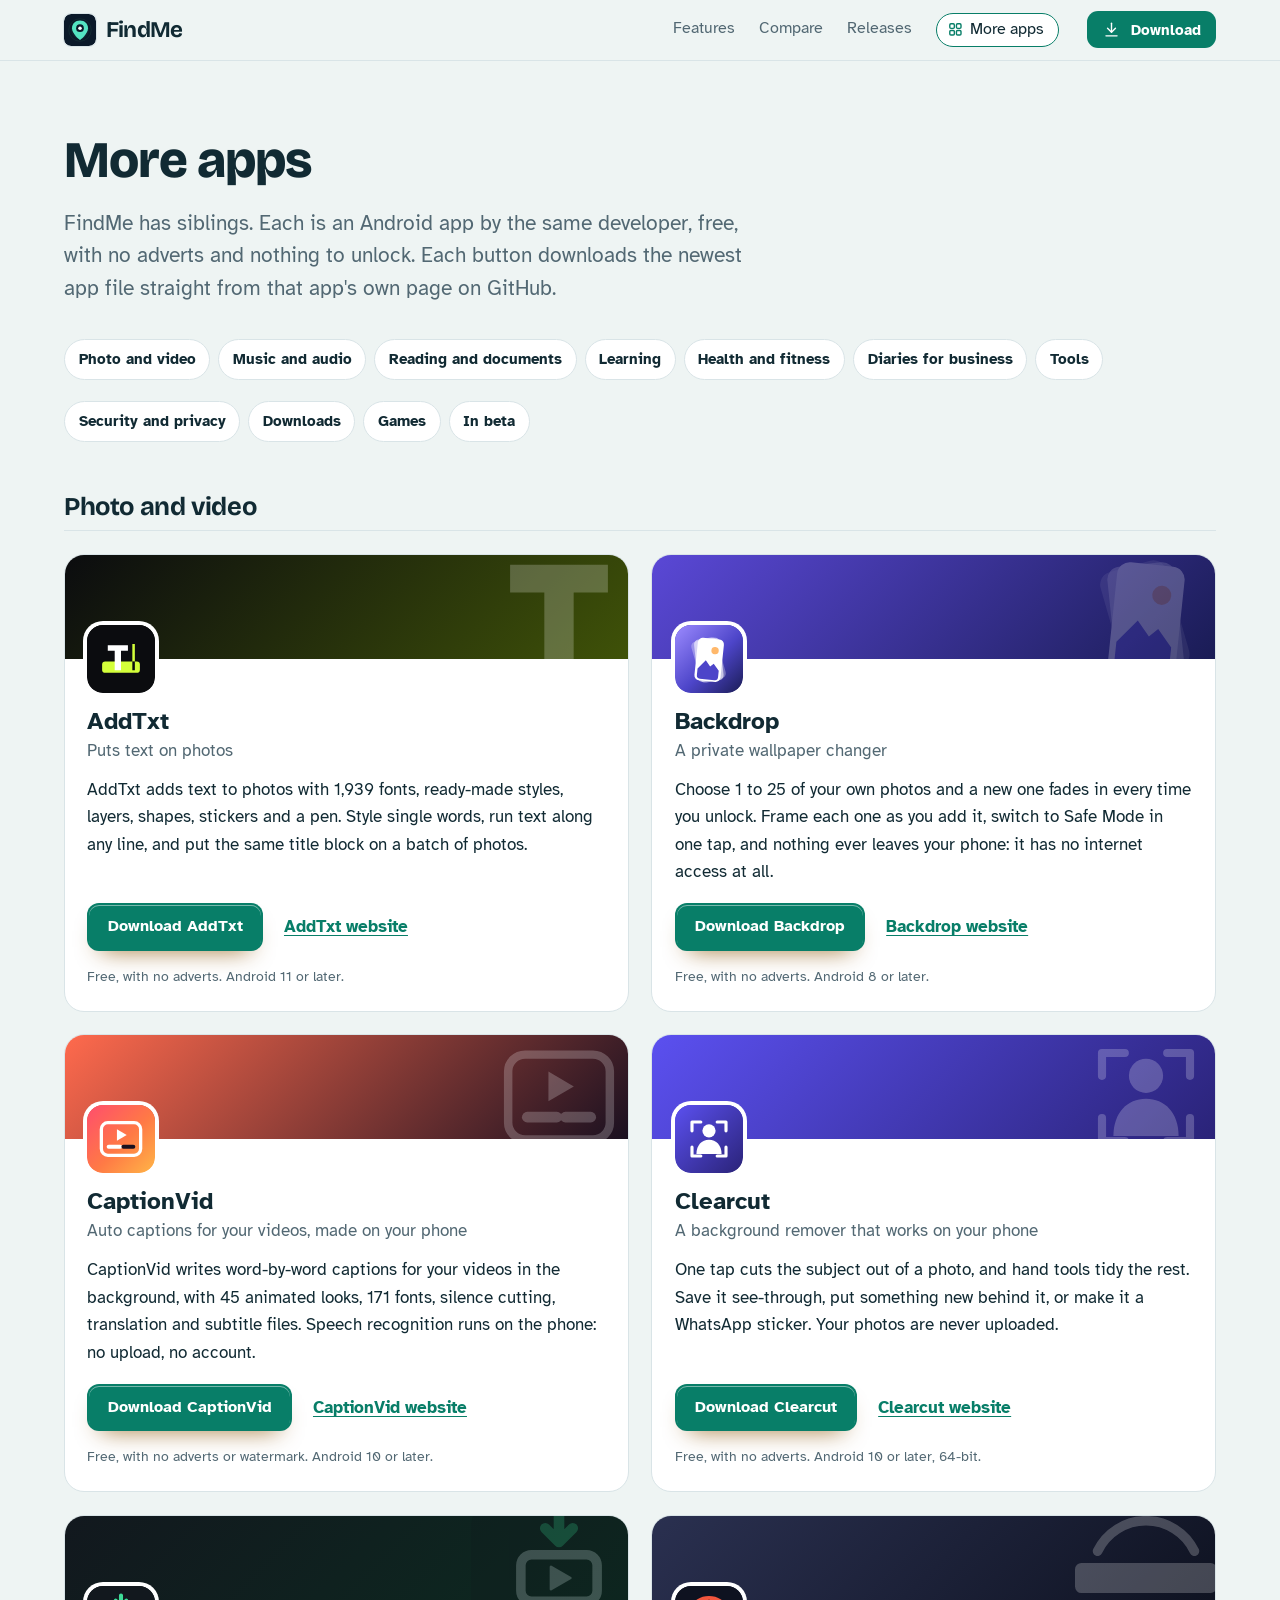
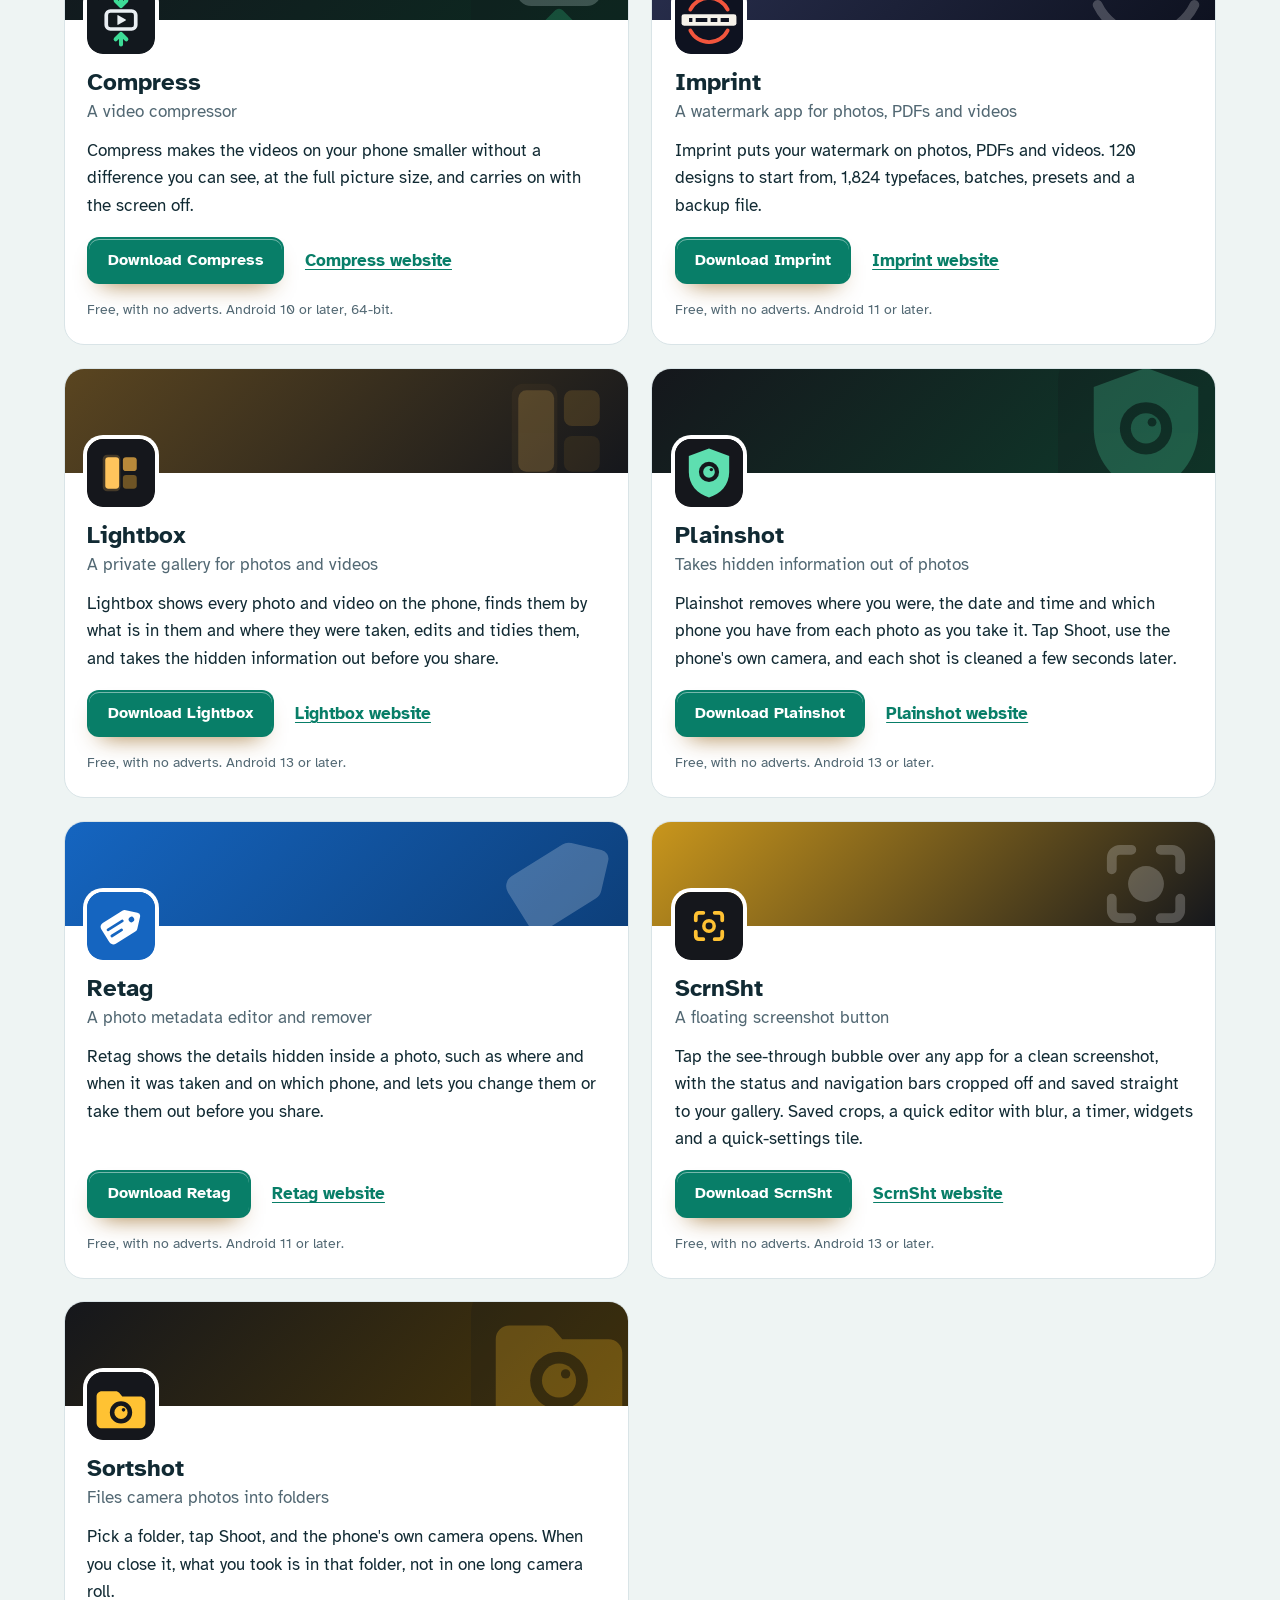
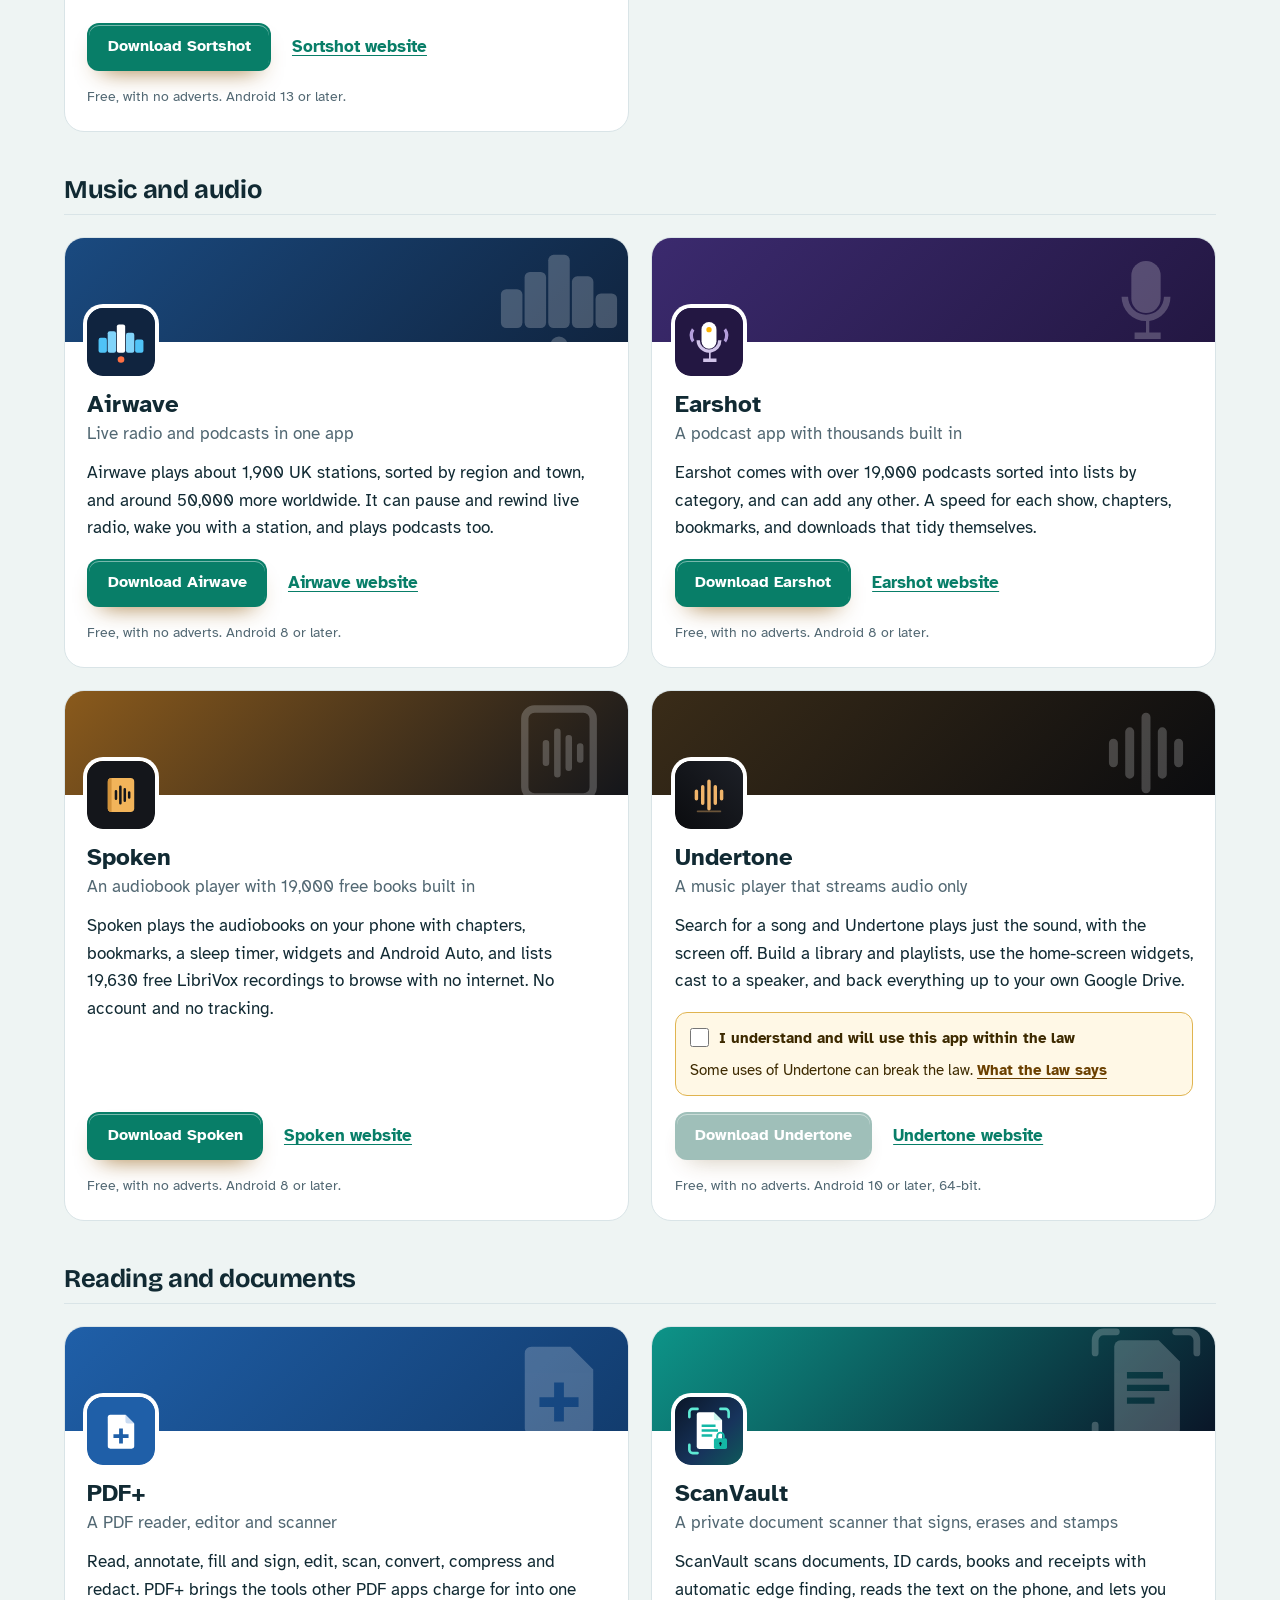
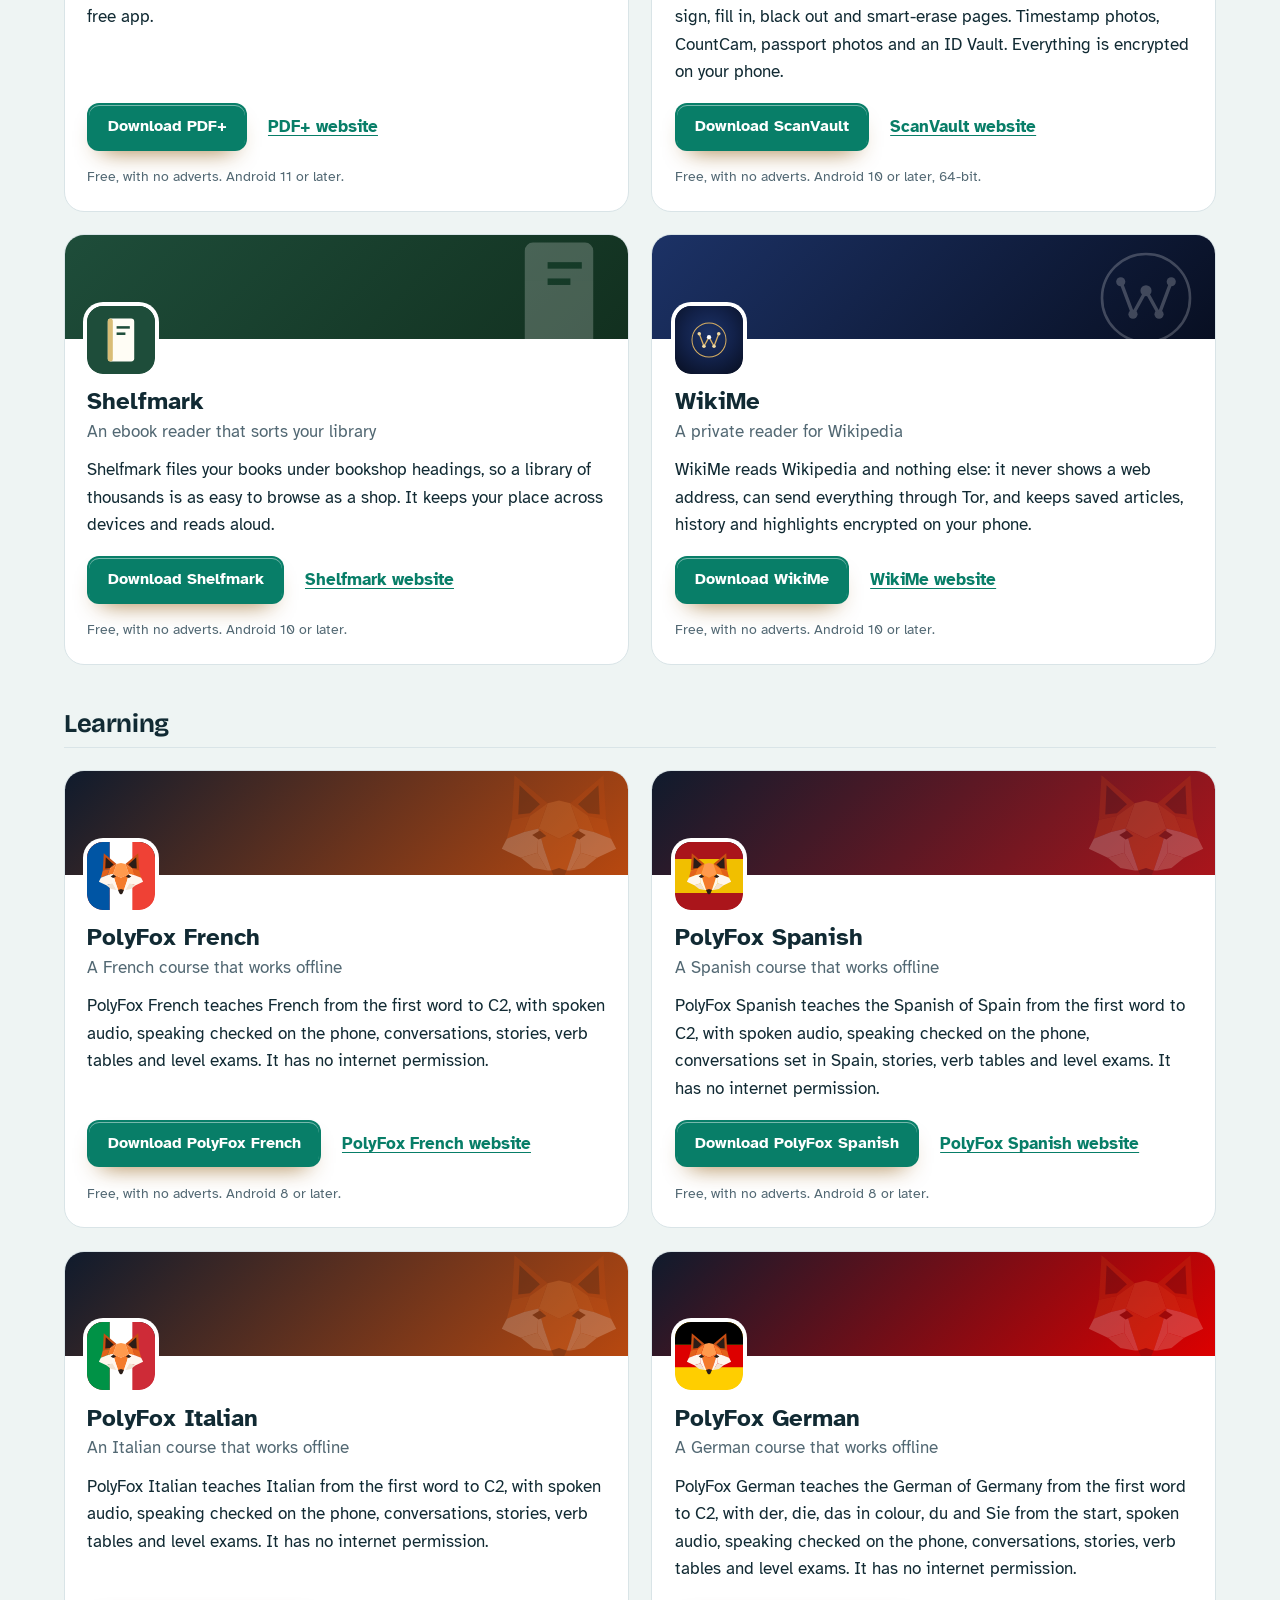
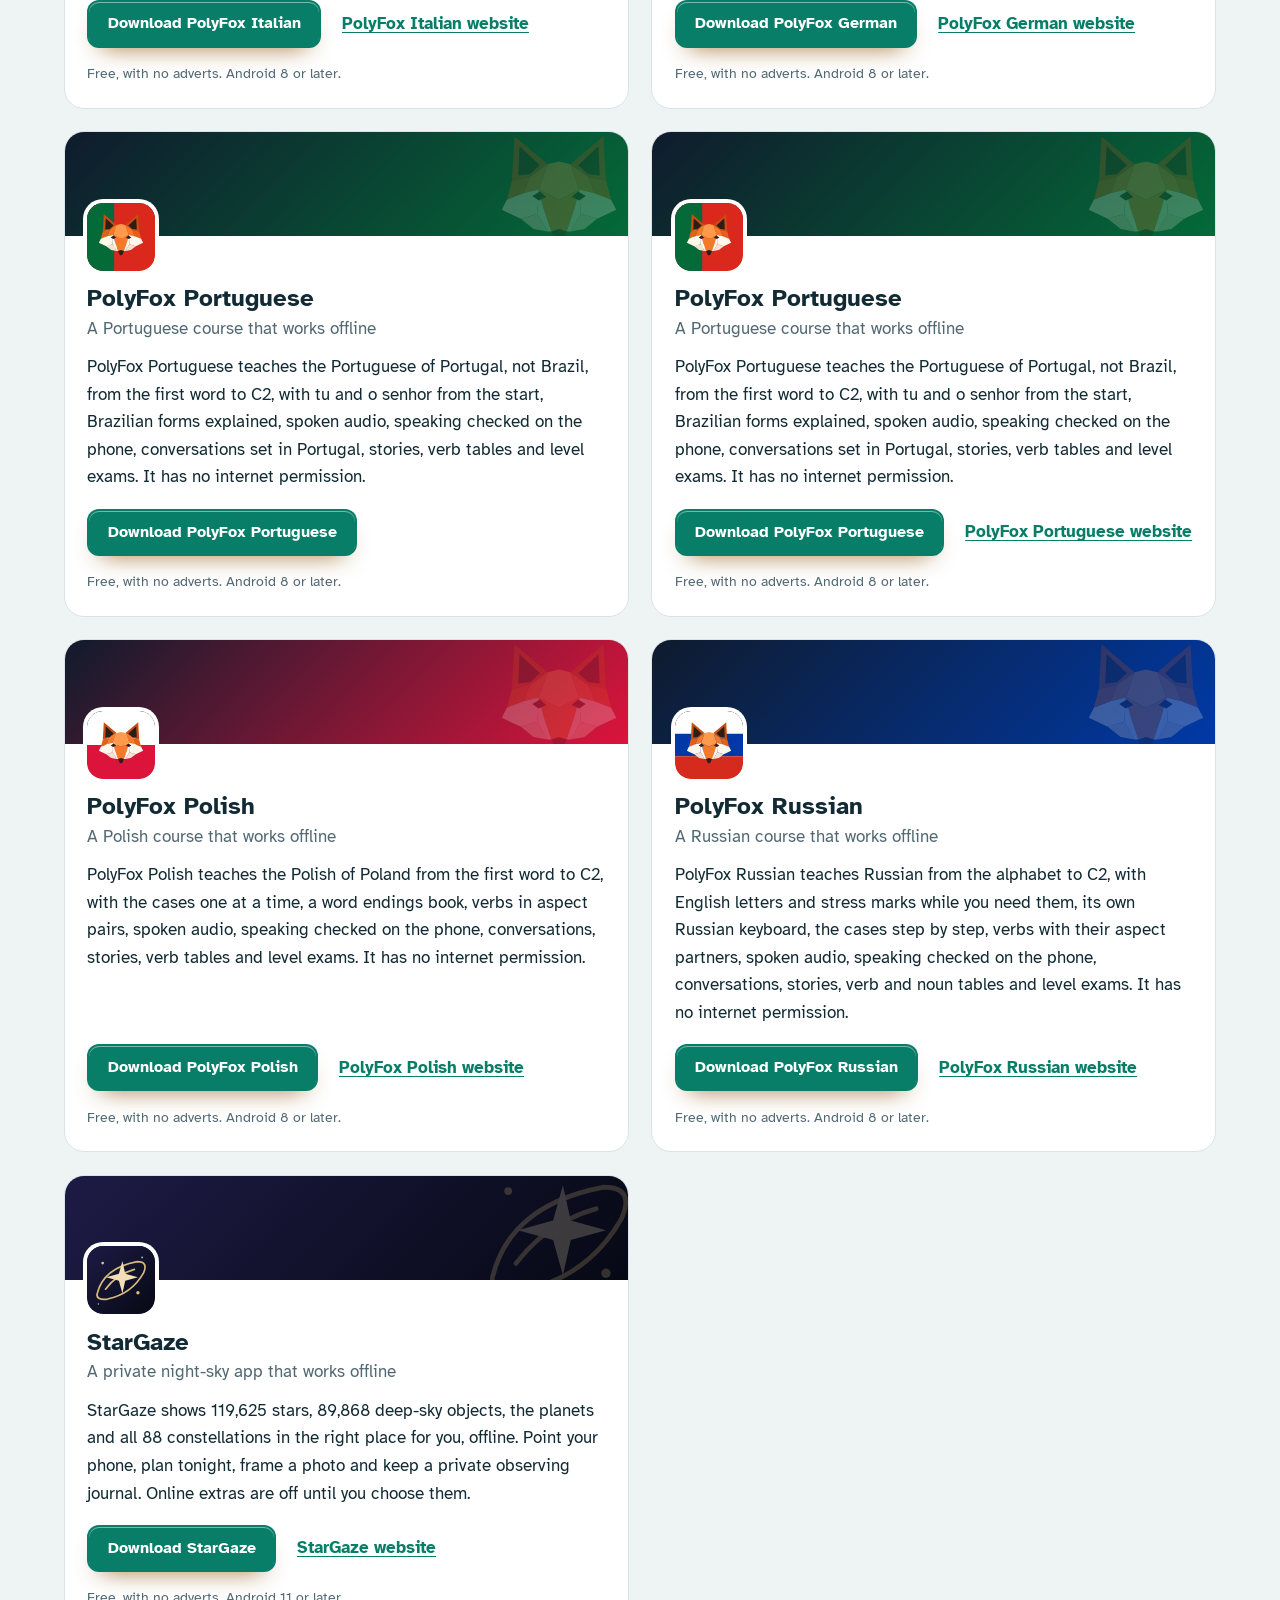
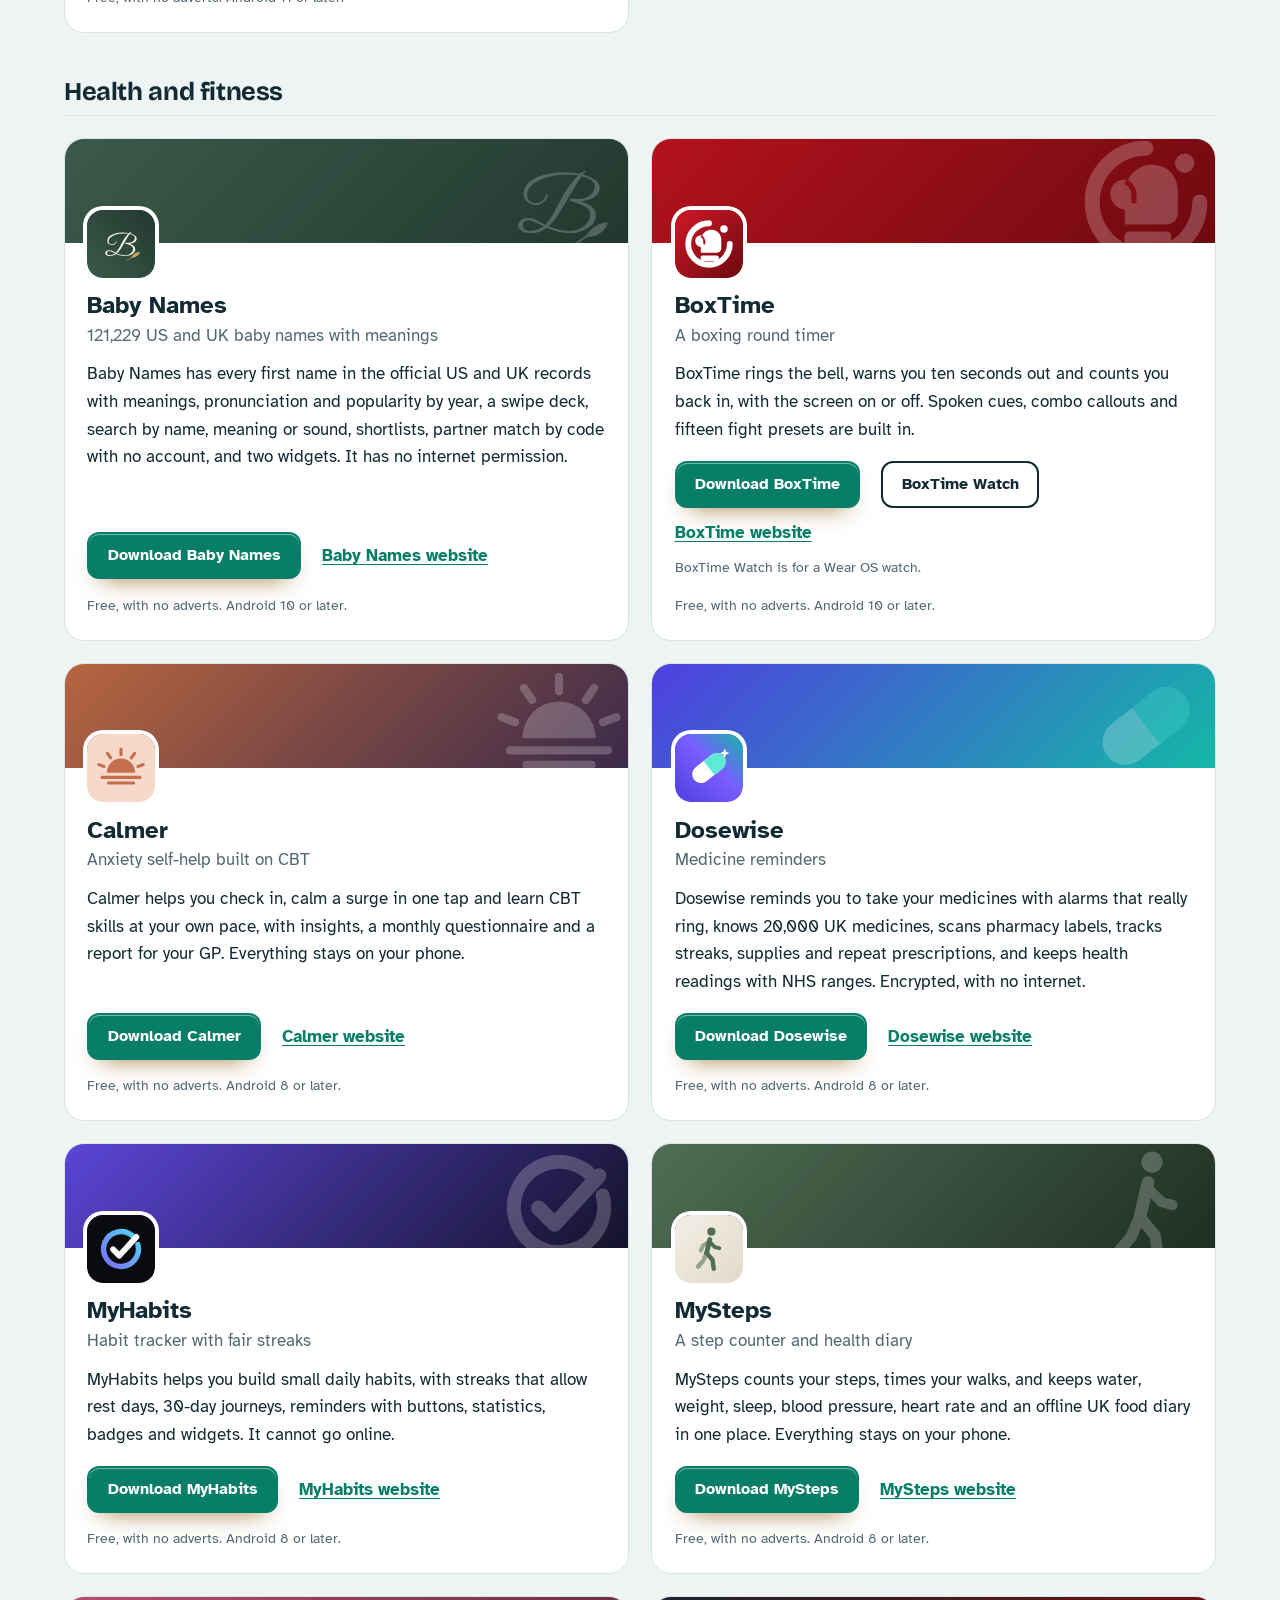
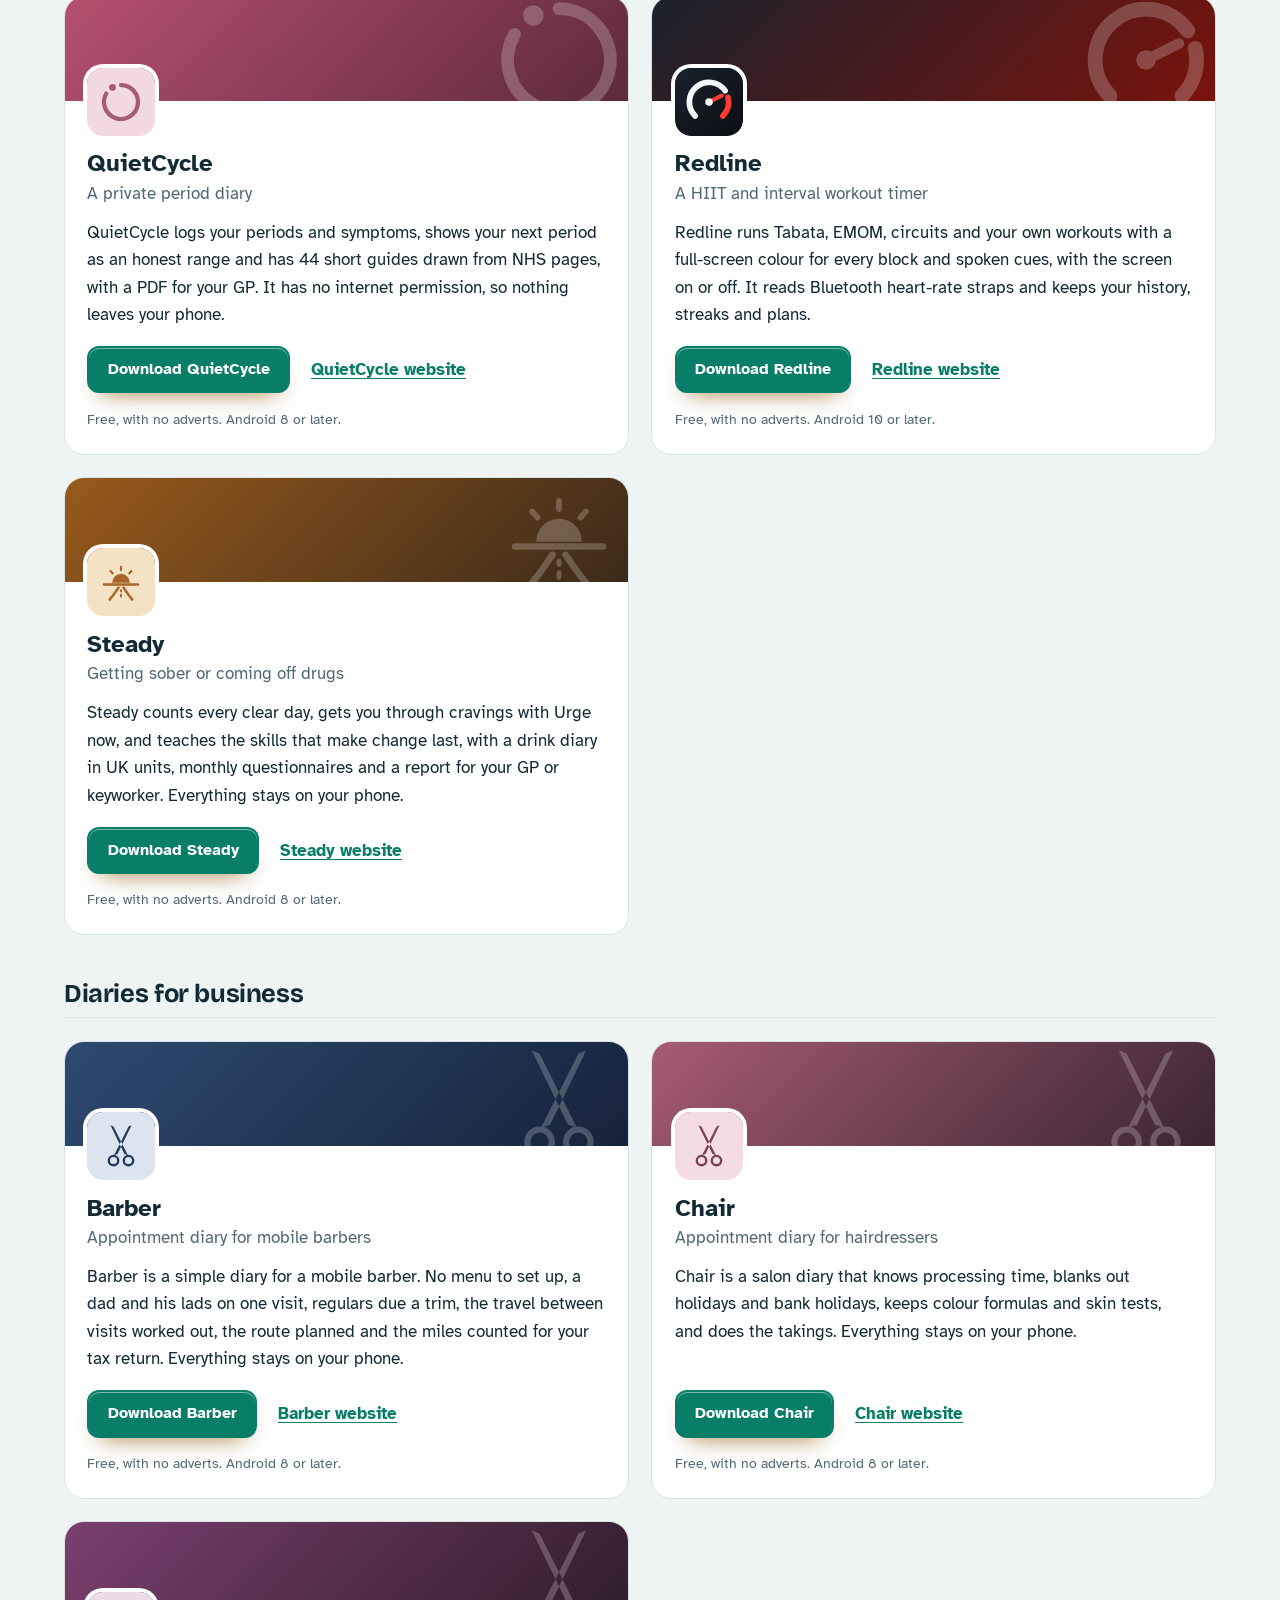
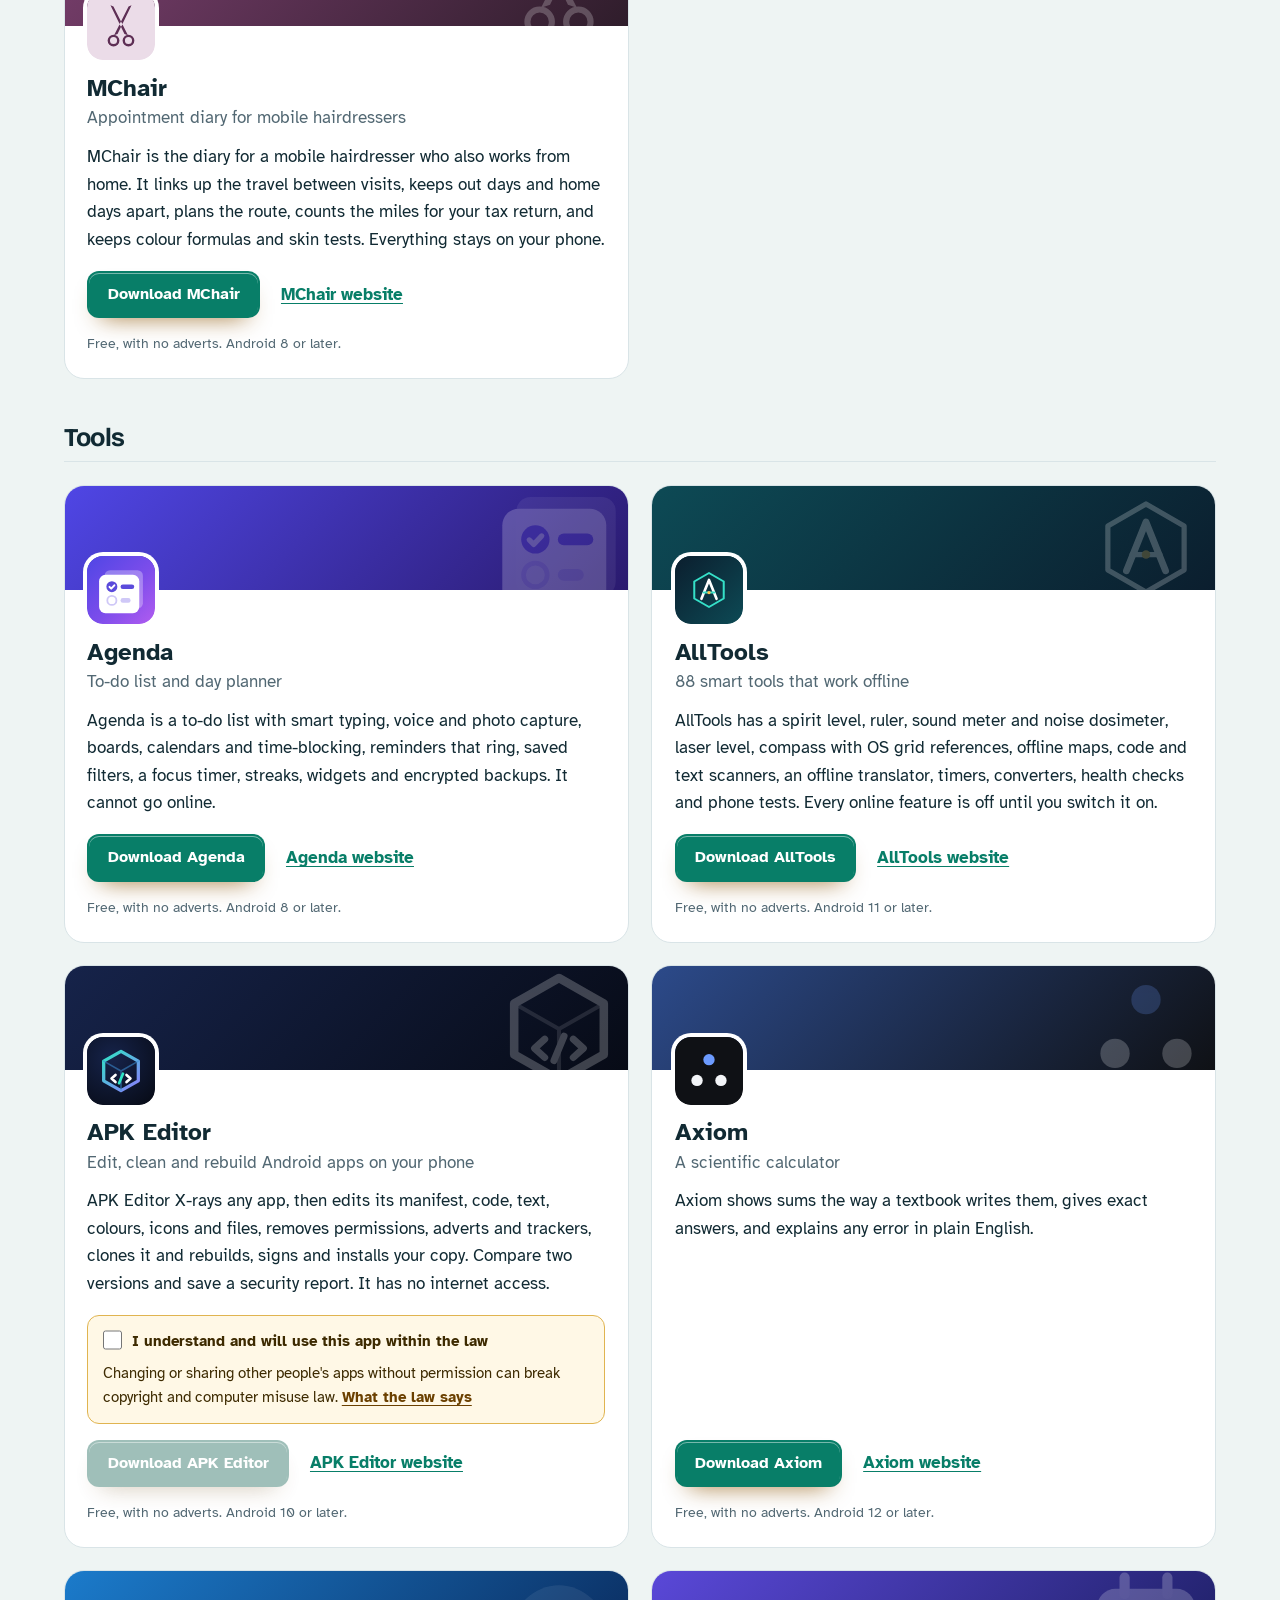
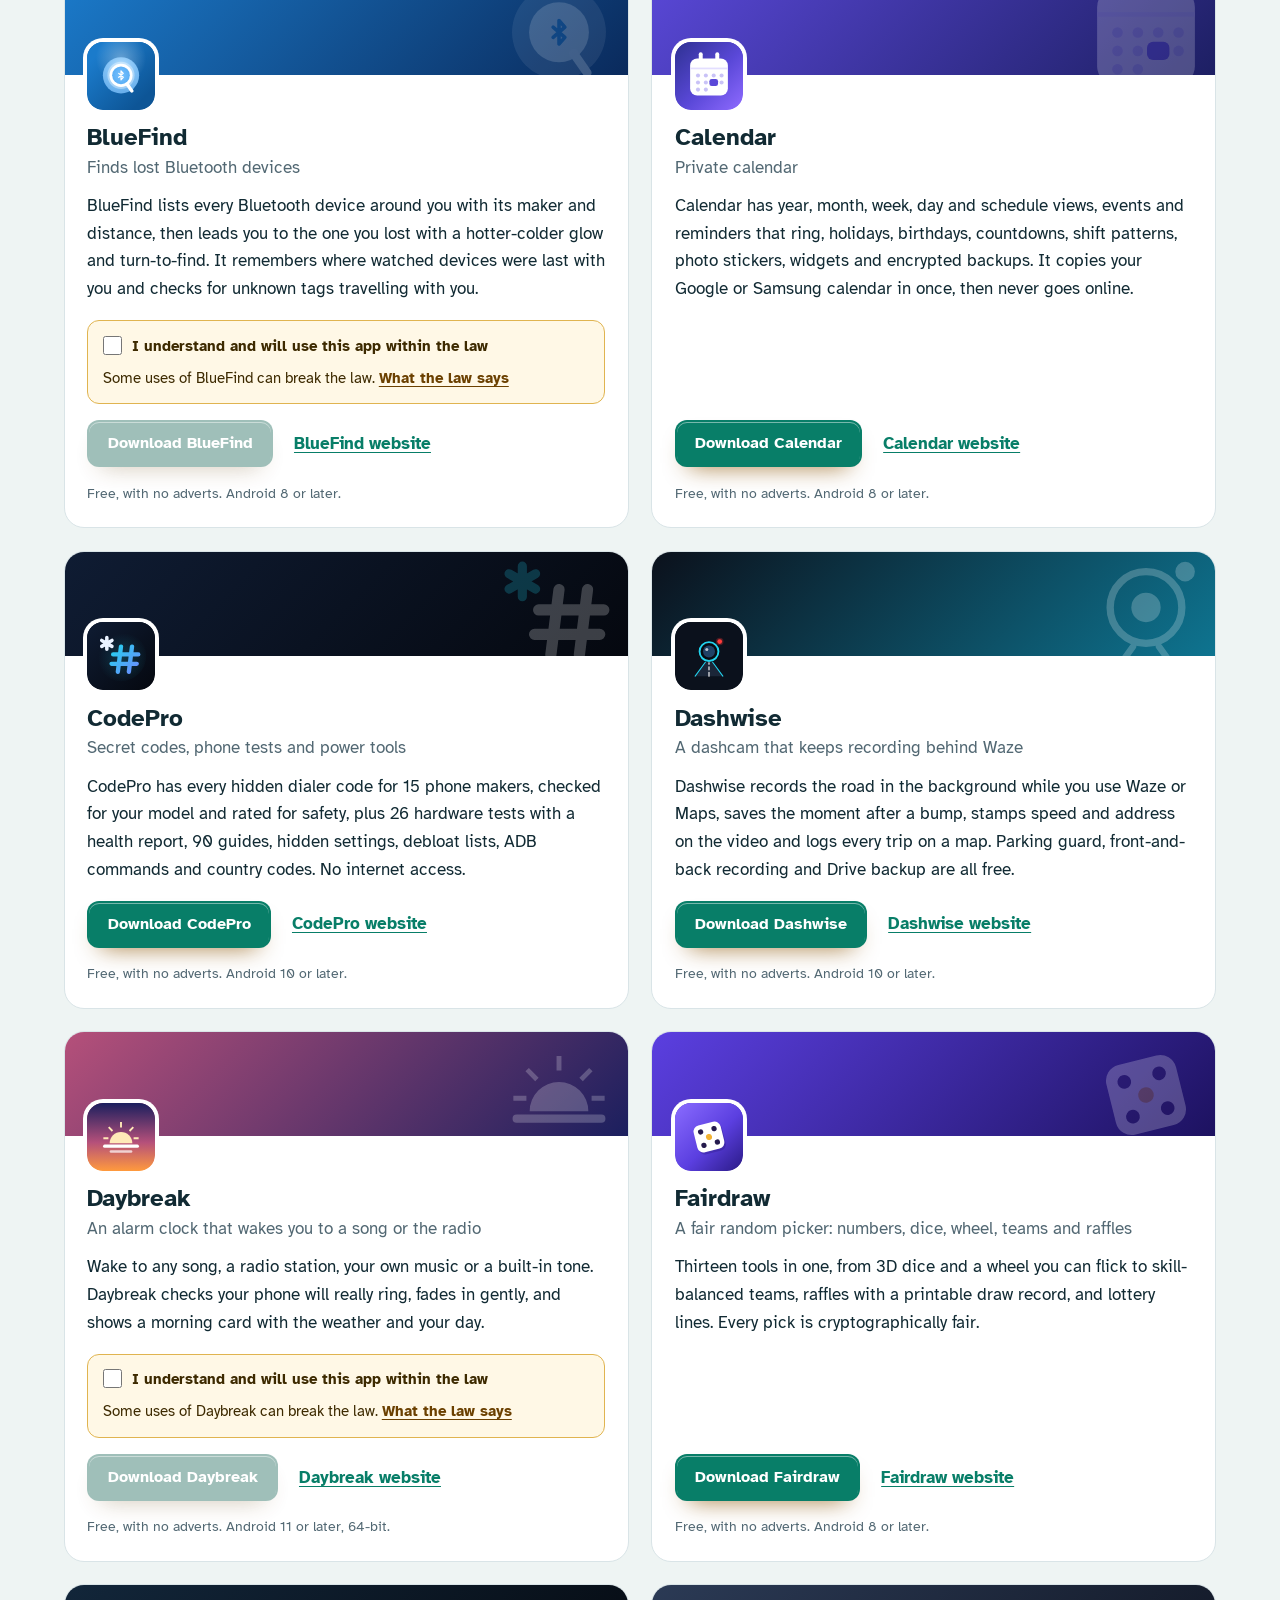
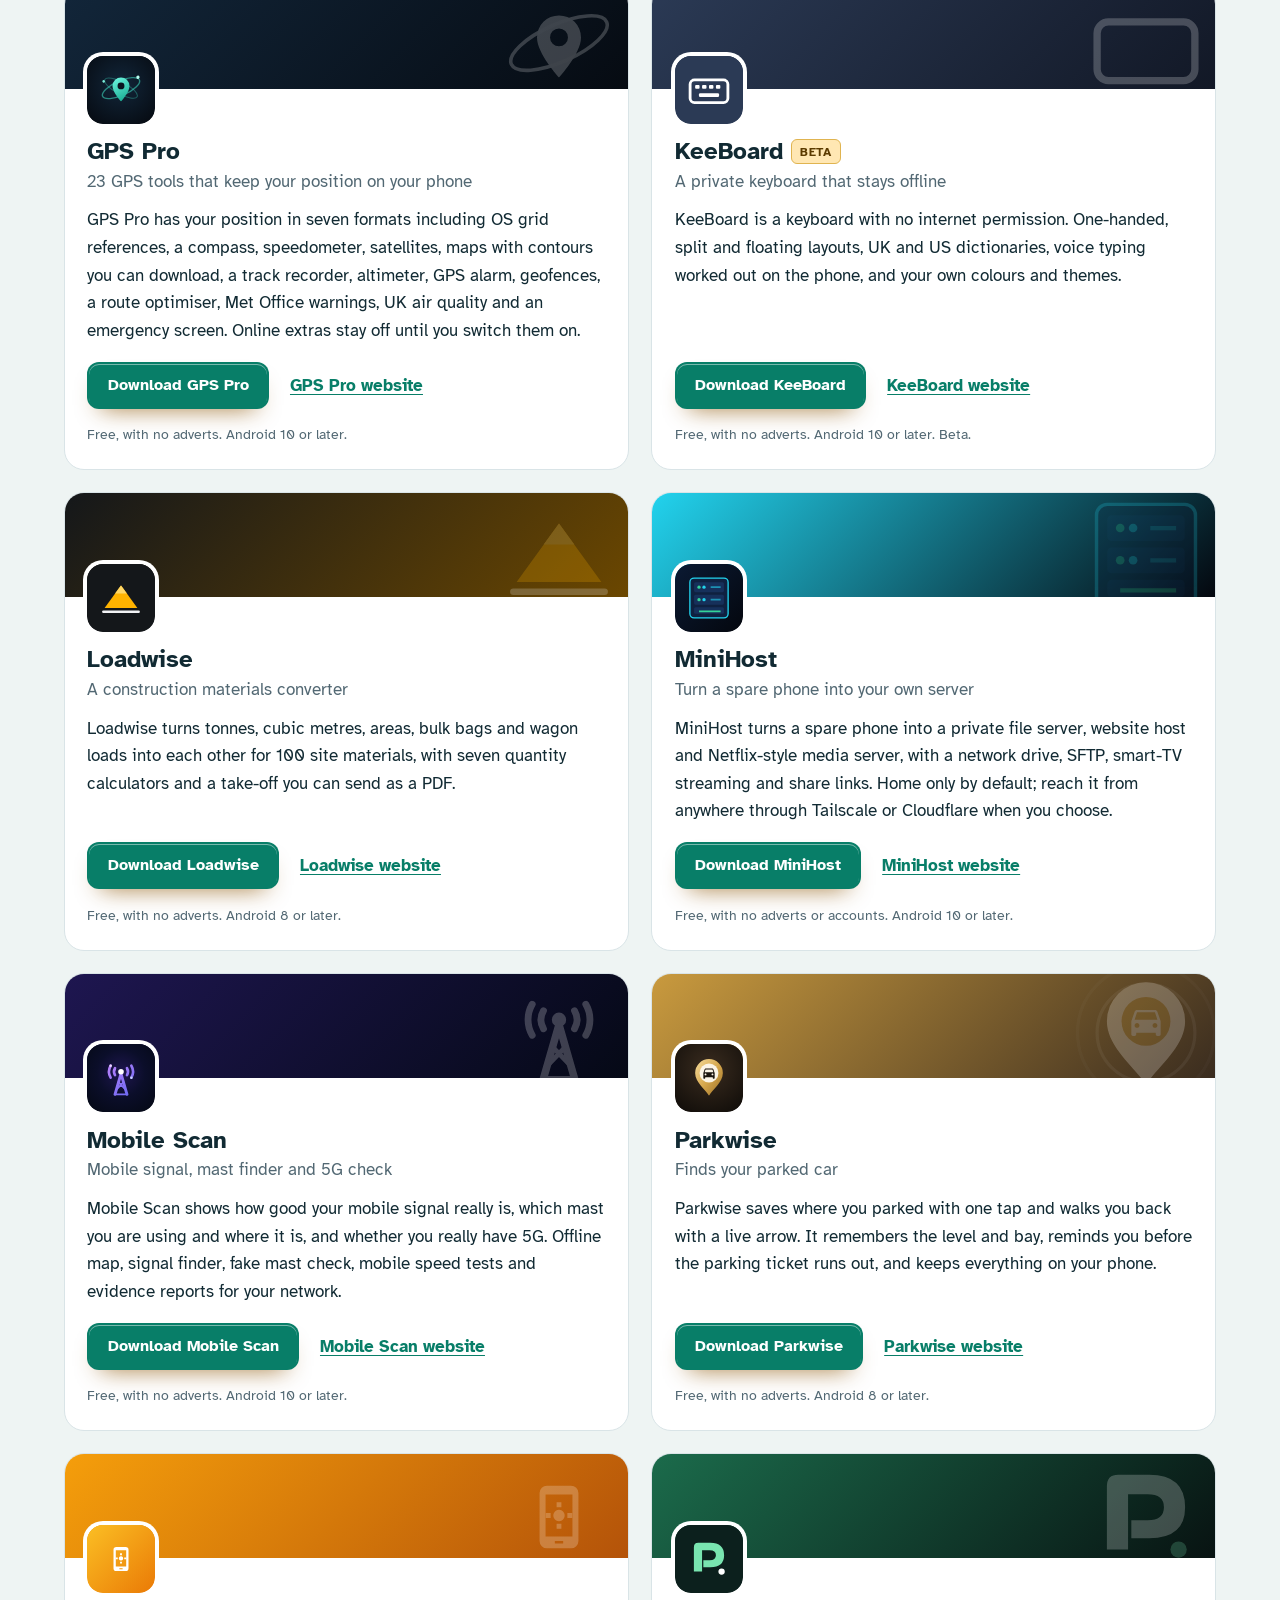
==== commit 0a4b1116: "More apps: add Baby Names" ====
--- a/more-apps.html
+++ b/more-apps.html
@@ -4,7 +4,7 @@
 <meta charset="utf-8">
 <meta name="viewport" content="width=device-width, initial-scale=1">
 <title>More free Android apps from the maker of FindMe</title>
-<meta name="description" content="All 96 free Android apps from the maker of FindMe, in one list by category, each with its download and a link to its website.">
+<meta name="description" content="All 97 free Android apps from the maker of FindMe, in one list by category, each with its download and a link to its website.">
 <meta name="author" content="Jonathan Jackson">
 <link rel="canonical" href="https://customgpter.github.io/findme/more-apps.html">
 <meta name="theme-color" content="#eef4f3" media="(prefers-color-scheme: light)">
@@ -12,7 +12,7 @@
 <meta property="og:type" content="website">
 <meta property="og:site_name" content="FindMe">
 <meta property="og:title" content="More free Android apps from the maker of FindMe">
-<meta property="og:description" content="All 96 free Android apps from the maker of FindMe, in one list by category, each with its download and a link to its website.">
+<meta property="og:description" content="All 97 free Android apps from the maker of FindMe, in one list by category, each with its download and a link to its website.">
 <meta property="og:url" content="https://customgpter.github.io/findme/more-apps.html">
 <meta property="og:image" content="https://customgpter.github.io/findme/assets/og.png">
 <meta property="og:image:width" content="1200">
@@ -26,7 +26,7 @@
 <link rel="preload" href="./assets/fonts/atkinson-hyperlegible-latin-400-normal.woff2" as="font" type="font/woff2" crossorigin>
 <link rel="stylesheet" href="./assets/site.css?v=1">
 <link rel="stylesheet" href="./assets/house.css?v=1">
-<script type="application/ld+json">{"@context":"https://schema.org","@type":"ItemList","name":"Apps from the maker of FindMe","url":"https://customgpter.github.io/findme/more-apps.html","itemListElement":[{"@type":"ListItem","position":1,"name":"AddTxt","url":"https://customgpter.github.io/addtxt/"},{"@type":"ListItem","position":2,"name":"Backdrop","url":"https://customgpter.github.io/backdrop/"},{"@type":"ListItem","position":3,"name":"CaptionVid","url":"https://customgpter.github.io/captionvid/"},{"@type":"ListItem","position":4,"name":"Clearcut","url":"https://customgpter.github.io/clearcut/"},{"@type":"ListItem","position":5,"name":"Compress","url":"https://customgpter.github.io/compress/"},{"@type":"ListItem","position":6,"name":"Imprint","url":"https://customgpter.github.io/imprint/"},{"@type":"ListItem","position":7,"name":"Lightbox","url":"https://customgpter.github.io/lightbox/"},{"@type":"ListItem","position":8,"name":"Plainshot","url":"https://customgpter.github.io/plainshot/"},{"@type":"ListItem","position":9,"name":"Retag","url":"https://customgpter.github.io/retag/"},{"@type":"ListItem","position":10,"name":"ScrnSht","url":"https://customgpter.github.io/scrnsht/"},{"@type":"ListItem","position":11,"name":"Sortshot","url":"https://customgpter.github.io/sortshot/"},{"@type":"ListItem","position":12,"name":"Airwave","url":"https://customgpter.github.io/airwave/"},{"@type":"ListItem","position":13,"name":"Earshot","url":"https://customgpter.github.io/earshot/"},{"@type":"ListItem","position":14,"name":"Spoken","url":"https://customgpter.github.io/spoken/"},{"@type":"ListItem","position":15,"name":"Undertone","url":"https://customgpter.github.io/undertone/"},{"@type":"ListItem","position":16,"name":"PDF+","url":"https://customgpter.github.io/pdfplus/"},{"@type":"ListItem","position":17,"name":"ScanVault","url":"https://customgpter.github.io/scanvault/"},{"@type":"ListItem","position":18,"name":"Shelfmark","url":"https://customgpter.github.io/shelfmark/"},{"@type":"ListItem","position":19,"name":"WikiMe","url":"https://customgpter.github.io/wikime/"},{"@type":"ListItem","position":20,"name":"PolyFox French","url":"https://customgpter.github.io/polyfox/"},{"@type":"ListItem","position":21,"name":"PolyFox German","url":"https://customgpter.github.io/polyfox-german/"},{"@type":"ListItem","position":22,"name":"PolyFox Portuguese","url":"https://customgpter.github.io/polyfox-portuguese/"},{"@type":"ListItem","position":23,"name":"PolyFox Polish","url":"https://customgpter.github.io/polyfox-polish/"},{"@type":"ListItem","position":24,"name":"PolyFox Russian","url":"https://customgpter.github.io/polyfox-russian/"},{"@type":"ListItem","position":25,"name":"StarGaze","url":"https://customgpter.github.io/stargaze/"},{"@type":"ListItem","position":26,"name":"BoxTime","url":"https://customgpter.github.io/boxtime/"},{"@type":"ListItem","position":27,"name":"Calmer","url":"https://customgpter.github.io/calmer/"},{"@type":"ListItem","position":28,"name":"Dosewise","url":"https://customgpter.github.io/dosewise/"},{"@type":"ListItem","position":29,"name":"MyHabits","url":"https://customgpter.github.io/myhabits/"},{"@type":"ListItem","position":30,"name":"MySteps","url":"https://customgpter.github.io/mysteps/"},{"@type":"ListItem","position":31,"name":"QuietCycle","url":"https://customgpter.github.io/quietcycle/"},{"@type":"ListItem","position":32,"name":"Redline","url":"https://customgpter.github.io/redline/"},{"@type":"ListItem","position":33,"name":"Steady","url":"https://customgpter.github.io/steady/"},{"@type":"ListItem","position":34,"name":"Barber","url":"https://customgpter.github.io/barber/"},{"@type":"ListItem","position":35,"name":"Chair","url":"https://customgpter.github.io/chair/"},{"@type":"ListItem","position":36,"name":"MChair","url":"https://customgpter.github.io/mchair/"},{"@type":"ListItem","position":37,"name":"Agenda","url":"https://customgpter.github.io/agenda/"},{"@type":"ListItem","position":38,"name":"AllTools","url":"https://customgpter.github.io/alltools/"},{"@type":"ListItem","position":39,"name":"APK Editor","url":"https://customgpter.github.io/apkeditor/"},{"@type":"ListItem","position":40,"name":"Axiom","url":"https://customgpter.github.io/axiom/"},{"@type":"ListItem","position":41,"name":"BlueFind","url":"https://customgpter.github.io/bluefind/"},{"@type":"ListItem","position":42,"name":"Calendar","url":"https://customgpter.github.io/calendar/"},{"@type":"ListItem","position":43,"name":"CodePro","url":"https://customgpter.github.io/codepro/"},{"@type":"ListItem","position":44,"name":"Dashwise","url":"https://customgpter.github.io/dashwise/"},{"@type":"ListItem","position":45,"name":"Daybreak","url":"https://customgpter.github.io/daybreak/"},{"@type":"ListItem","position":46,"name":"Fairdraw","url":"https://customgpter.github.io/fairdraw/"},{"@type":"ListItem","position":47,"name":"GPS Pro","url":"https://customgpter.github.io/gpspro/"},{"@type":"ListItem","position":48,"name":"KeeBoard","url":"https://customgpter.github.io/keeboard/"},{"@type":"ListItem","position":49,"name":"Loadwise","url":"https://customgpter.github.io/loadwise/"},{"@type":"ListItem","position":50,"name":"MiniHost","url":"https://customgpter.github.io/minihost/"},{"@type":"ListItem","position":51,"name":"Mobile Scan","url":"https://customgpter.github.io/mobilescan/"},{"@type":"ListItem","position":52,"name":"Parkwise","url":"https://customgpter.github.io/parkwise/"},{"@type":"ListItem","position":53,"name":"Pocketmind","url":"https://customgpter.github.io/pocketmind/"},{"@type":"ListItem","position":54,"name":"Refine","url":"https://customgpter.github.io/refine/"},{"@type":"ListItem","position":55,"name":"Shiftwise","url":"https://customgpter.github.io/shiftwise/"},{"@type":"ListItem","position":56,"name":"SimpleCalc","url":"https://customgpter.github.io/simplecalc/"},{"@type":"ListItem","position":57,"name":"Skyline","url":"https://customgpter.github.io/skyline/"},{"@type":"ListItem","position":58,"name":"Slipway","url":"https://customgpter.github.io/slipway/"},{"@type":"ListItem","position":59,"name":"Tagger","url":"https://customgpter.github.io/tagger/"},{"@type":"ListItem","position":60,"name":"TotalClean","url":"https://customgpter.github.io/totalclean/"},{"@type":"ListItem","position":61,"name":"TVLink","url":"https://customgpter.github.io/tvlink/"},{"@type":"ListItem","position":62,"name":"Unbox","url":"https://customgpter.github.io/unbox/"},{"@type":"ListItem","position":63,"name":"WhatsKeep","url":"https://customgpter.github.io/whatskeep/"},{"@type":"ListItem","position":64,"name":"WiFi Scan","url":"https://customgpter.github.io/wifiscan/"},{"@type":"ListItem","position":65,"name":"Auditly","url":"https://customgpter.github.io/auditly/"},{"@type":"ListItem","position":66,"name":"Backchannel","url":"https://customgpter.github.io/backchannel/"},{"@type":"ListItem","position":67,"name":"ENotes","url":"https://customgpter.github.io/enotes/"},{"@type":"ListItem","position":68,"name":"FindMe","url":"https://customgpter.github.io/findme/"},{"@type":"ListItem","position":69,"name":"iLock","url":"https://customgpter.github.io/ilock/"},{"@type":"ListItem","position":70,"name":"ImSafe","url":"https://customgpter.github.io/imsafe/"},{"@type":"ListItem","position":71,"name":"IShred","url":"https://customgpter.github.io/ishred/"},{"@type":"ListItem","position":72,"name":"LockBox","url":"https://customgpter.github.io/lockbox/"},{"@type":"ListItem","position":73,"name":"PassVault","url":"https://customgpter.github.io/passvault/"},{"@type":"ListItem","position":74,"name":"SpyFind","url":"https://customgpter.github.io/spyfind/"},{"@type":"ListItem","position":75,"name":"TextWipe","url":"https://customgpter.github.io/textwipe/"},{"@type":"ListItem","position":76,"name":"Tracewire","url":"https://customgpter.github.io/tracewire/"},{"@type":"ListItem","position":77,"name":"Vigil","url":"https://customgpter.github.io/vigil/"},{"@type":"ListItem","position":78,"name":"Grab","url":"https://customgpter.github.io/grab/"},{"@type":"ListItem","position":79,"name":"Swarm","url":"https://customgpter.github.io/swarm/"},{"@type":"ListItem","position":80,"name":"Plane Games","url":"https://customgpter.github.io/plane-games/"},{"@type":"ListItem","position":81,"name":"Ninefold","url":"https://customgpter.github.io/ninefold/"},{"@type":"ListItem","position":82,"name":"Cubewise","url":"https://customgpter.github.io/cubewise/"},{"@type":"ListItem","position":83,"name":"Tilewise","url":"https://customgpter.github.io/tilewise/"},{"@type":"ListItem","position":84,"name":"Letterwise","url":"https://customgpter.github.io/letterwise/"},{"@type":"ListItem","position":85,"name":"Kingside","url":"https://customgpter.github.io/kingside/"},{"@type":"ListItem","position":86,"name":"Deckhand","url":"https://customgpter.github.io/deckhand/"},{"@type":"ListItem","position":87,"name":"SNESForge","url":"https://customgpter.github.io/snesforge/"},{"@type":"ListItem","position":88,"name":"Fame Boy","url":"https://customgpter.github.io/fameboy/"},{"@type":"ListItem","position":89,"name":"PSPPro","url":"https://customgpter.github.io/psppro/"},{"@type":"ListItem","position":90,"name":"MegaGen","url":"https://customgpter.github.io/megagen/"},{"@type":"ListItem","position":91,"name":"QVR","url":"https://customgpter.github.io/qvr/"},{"@type":"ListItem","position":92,"name":"QVR Watch","url":"https://customgpter.github.io/qvr-watch/"},{"@type":"ListItem","position":93,"name":"QVRLite","url":"https://customgpter.github.io/qvrlite/"},{"@type":"ListItem","position":94,"name":"Onionz","url":"https://customgpter.github.io/onionz/"},{"@type":"ListItem","position":95,"name":"OnionzWeb","url":"https://customgpter.github.io/onionzweb/"}]}</script>
+<script type="application/ld+json">{"@context":"https://schema.org","@type":"ItemList","name":"Apps from the maker of FindMe","url":"https://customgpter.github.io/findme/more-apps.html","itemListElement":[{"@type":"ListItem","position":1,"name":"AddTxt","url":"https://customgpter.github.io/addtxt/"},{"@type":"ListItem","position":2,"name":"Backdrop","url":"https://customgpter.github.io/backdrop/"},{"@type":"ListItem","position":3,"name":"CaptionVid","url":"https://customgpter.github.io/captionvid/"},{"@type":"ListItem","position":4,"name":"Clearcut","url":"https://customgpter.github.io/clearcut/"},{"@type":"ListItem","position":5,"name":"Compress","url":"https://customgpter.github.io/compress/"},{"@type":"ListItem","position":6,"name":"Imprint","url":"https://customgpter.github.io/imprint/"},{"@type":"ListItem","position":7,"name":"Lightbox","url":"https://customgpter.github.io/lightbox/"},{"@type":"ListItem","position":8,"name":"Plainshot","url":"https://customgpter.github.io/plainshot/"},{"@type":"ListItem","position":9,"name":"Retag","url":"https://customgpter.github.io/retag/"},{"@type":"ListItem","position":10,"name":"ScrnSht","url":"https://customgpter.github.io/scrnsht/"},{"@type":"ListItem","position":11,"name":"Sortshot","url":"https://customgpter.github.io/sortshot/"},{"@type":"ListItem","position":12,"name":"Airwave","url":"https://customgpter.github.io/airwave/"},{"@type":"ListItem","position":13,"name":"Earshot","url":"https://customgpter.github.io/earshot/"},{"@type":"ListItem","position":14,"name":"Spoken","url":"https://customgpter.github.io/spoken/"},{"@type":"ListItem","position":15,"name":"Undertone","url":"https://customgpter.github.io/undertone/"},{"@type":"ListItem","position":16,"name":"PDF+","url":"https://customgpter.github.io/pdfplus/"},{"@type":"ListItem","position":17,"name":"ScanVault","url":"https://customgpter.github.io/scanvault/"},{"@type":"ListItem","position":18,"name":"Shelfmark","url":"https://customgpter.github.io/shelfmark/"},{"@type":"ListItem","position":19,"name":"WikiMe","url":"https://customgpter.github.io/wikime/"},{"@type":"ListItem","position":20,"name":"PolyFox French","url":"https://customgpter.github.io/polyfox/"},{"@type":"ListItem","position":21,"name":"PolyFox German","url":"https://customgpter.github.io/polyfox-german/"},{"@type":"ListItem","position":22,"name":"PolyFox Portuguese","url":"https://customgpter.github.io/polyfox-portuguese/"},{"@type":"ListItem","position":23,"name":"PolyFox Polish","url":"https://customgpter.github.io/polyfox-polish/"},{"@type":"ListItem","position":24,"name":"PolyFox Russian","url":"https://customgpter.github.io/polyfox-russian/"},{"@type":"ListItem","position":25,"name":"StarGaze","url":"https://customgpter.github.io/stargaze/"},{"@type":"ListItem","position":26,"name":"Baby Names","url":"https://customgpter.github.io/babynames/"},{"@type":"ListItem","position":27,"name":"BoxTime","url":"https://customgpter.github.io/boxtime/"},{"@type":"ListItem","position":28,"name":"Calmer","url":"https://customgpter.github.io/calmer/"},{"@type":"ListItem","position":29,"name":"Dosewise","url":"https://customgpter.github.io/dosewise/"},{"@type":"ListItem","position":30,"name":"MyHabits","url":"https://customgpter.github.io/myhabits/"},{"@type":"ListItem","position":31,"name":"MySteps","url":"https://customgpter.github.io/mysteps/"},{"@type":"ListItem","position":32,"name":"QuietCycle","url":"https://customgpter.github.io/quietcycle/"},{"@type":"ListItem","position":33,"name":"Redline","url":"https://customgpter.github.io/redline/"},{"@type":"ListItem","position":34,"name":"Steady","url":"https://customgpter.github.io/steady/"},{"@type":"ListItem","position":35,"name":"Barber","url":"https://customgpter.github.io/barber/"},{"@type":"ListItem","position":36,"name":"Chair","url":"https://customgpter.github.io/chair/"},{"@type":"ListItem","position":37,"name":"MChair","url":"https://customgpter.github.io/mchair/"},{"@type":"ListItem","position":38,"name":"Agenda","url":"https://customgpter.github.io/agenda/"},{"@type":"ListItem","position":39,"name":"AllTools","url":"https://customgpter.github.io/alltools/"},{"@type":"ListItem","position":40,"name":"APK Editor","url":"https://customgpter.github.io/apkeditor/"},{"@type":"ListItem","position":41,"name":"Axiom","url":"https://customgpter.github.io/axiom/"},{"@type":"ListItem","position":42,"name":"BlueFind","url":"https://customgpter.github.io/bluefind/"},{"@type":"ListItem","position":43,"name":"Calendar","url":"https://customgpter.github.io/calendar/"},{"@type":"ListItem","position":44,"name":"CodePro","url":"https://customgpter.github.io/codepro/"},{"@type":"ListItem","position":45,"name":"Dashwise","url":"https://customgpter.github.io/dashwise/"},{"@type":"ListItem","position":46,"name":"Daybreak","url":"https://customgpter.github.io/daybreak/"},{"@type":"ListItem","position":47,"name":"Fairdraw","url":"https://customgpter.github.io/fairdraw/"},{"@type":"ListItem","position":48,"name":"GPS Pro","url":"https://customgpter.github.io/gpspro/"},{"@type":"ListItem","position":49,"name":"KeeBoard","url":"https://customgpter.github.io/keeboard/"},{"@type":"ListItem","position":50,"name":"Loadwise","url":"https://customgpter.github.io/loadwise/"},{"@type":"ListItem","position":51,"name":"MiniHost","url":"https://customgpter.github.io/minihost/"},{"@type":"ListItem","position":52,"name":"Mobile Scan","url":"https://customgpter.github.io/mobilescan/"},{"@type":"ListItem","position":53,"name":"Parkwise","url":"https://customgpter.github.io/parkwise/"},{"@type":"ListItem","position":54,"name":"Pocketmind","url":"https://customgpter.github.io/pocketmind/"},{"@type":"ListItem","position":55,"name":"Refine","url":"https://customgpter.github.io/refine/"},{"@type":"ListItem","position":56,"name":"Shiftwise","url":"https://customgpter.github.io/shiftwise/"},{"@type":"ListItem","position":57,"name":"SimpleCalc","url":"https://customgpter.github.io/simplecalc/"},{"@type":"ListItem","position":58,"name":"Skyline","url":"https://customgpter.github.io/skyline/"},{"@type":"ListItem","position":59,"name":"Slipway","url":"https://customgpter.github.io/slipway/"},{"@type":"ListItem","position":60,"name":"Tagger","url":"https://customgpter.github.io/tagger/"},{"@type":"ListItem","position":61,"name":"TotalClean","url":"https://customgpter.github.io/totalclean/"},{"@type":"ListItem","position":62,"name":"TVLink","url":"https://customgpter.github.io/tvlink/"},{"@type":"ListItem","position":63,"name":"Unbox","url":"https://customgpter.github.io/unbox/"},{"@type":"ListItem","position":64,"name":"WhatsKeep","url":"https://customgpter.github.io/whatskeep/"},{"@type":"ListItem","position":65,"name":"WiFi Scan","url":"https://customgpter.github.io/wifiscan/"},{"@type":"ListItem","position":66,"name":"Auditly","url":"https://customgpter.github.io/auditly/"},{"@type":"ListItem","position":67,"name":"Backchannel","url":"https://customgpter.github.io/backchannel/"},{"@type":"ListItem","position":68,"name":"ENotes","url":"https://customgpter.github.io/enotes/"},{"@type":"ListItem","position":69,"name":"FindMe","url":"https://customgpter.github.io/findme/"},{"@type":"ListItem","position":70,"name":"iLock","url":"https://customgpter.github.io/ilock/"},{"@type":"ListItem","position":71,"name":"ImSafe","url":"https://customgpter.github.io/imsafe/"},{"@type":"ListItem","position":72,"name":"IShred","url":"https://customgpter.github.io/ishred/"},{"@type":"ListItem","position":73,"name":"LockBox","url":"https://customgpter.github.io/lockbox/"},{"@type":"ListItem","position":74,"name":"PassVault","url":"https://customgpter.github.io/passvault/"},{"@type":"ListItem","position":75,"name":"SpyFind","url":"https://customgpter.github.io/spyfind/"},{"@type":"ListItem","position":76,"name":"TextWipe","url":"https://customgpter.github.io/textwipe/"},{"@type":"ListItem","position":77,"name":"Tracewire","url":"https://customgpter.github.io/tracewire/"},{"@type":"ListItem","position":78,"name":"Vigil","url":"https://customgpter.github.io/vigil/"},{"@type":"ListItem","position":79,"name":"Grab","url":"https://customgpter.github.io/grab/"},{"@type":"ListItem","position":80,"name":"Swarm","url":"https://customgpter.github.io/swarm/"},{"@type":"ListItem","position":81,"name":"Plane Games","url":"https://customgpter.github.io/plane-games/"},{"@type":"ListItem","position":82,"name":"Ninefold","url":"https://customgpter.github.io/ninefold/"},{"@type":"ListItem","position":83,"name":"Cubewise","url":"https://customgpter.github.io/cubewise/"},{"@type":"ListItem","position":84,"name":"Tilewise","url":"https://customgpter.github.io/tilewise/"},{"@type":"ListItem","position":85,"name":"Letterwise","url":"https://customgpter.github.io/letterwise/"},{"@type":"ListItem","position":86,"name":"Kingside","url":"https://customgpter.github.io/kingside/"},{"@type":"ListItem","position":87,"name":"Deckhand","url":"https://customgpter.github.io/deckhand/"},{"@type":"ListItem","position":88,"name":"SNESForge","url":"https://customgpter.github.io/snesforge/"},{"@type":"ListItem","position":89,"name":"Fame Boy","url":"https://customgpter.github.io/fameboy/"},{"@type":"ListItem","position":90,"name":"PSPPro","url":"https://customgpter.github.io/psppro/"},{"@type":"ListItem","position":91,"name":"MegaGen","url":"https://customgpter.github.io/megagen/"},{"@type":"ListItem","position":92,"name":"QVR","url":"https://customgpter.github.io/qvr/"},{"@type":"ListItem","position":93,"name":"QVR Watch","url":"https://customgpter.github.io/qvr-watch/"},{"@type":"ListItem","position":94,"name":"QVRLite","url":"https://customgpter.github.io/qvrlite/"},{"@type":"ListItem","position":95,"name":"Onionz","url":"https://customgpter.github.io/onionz/"},{"@type":"ListItem","position":96,"name":"OnionzWeb","url":"https://customgpter.github.io/onionzweb/"}]}</script>
 <link rel="stylesheet" href="./assets/apps-list.css?v=1">
 <script src="./assets/apps-list.js?v=1" defer></script>
 </head>
@@ -72,7 +72,7 @@
 <li class="mapp" style="--b:#0f1b2d;--b2:#b8480f"><div class="mapp-cover" aria-hidden="true"><svg viewBox="0 0 108 108"><polygon fill="#C94E12" points="26.7,17.9 47.0,35.1 36.1,42.9 25.1,45.2"/><polygon fill="#C94E12" points="82.9,45.2 71.9,42.9 61.0,35.1 81.3,17.9"/><polygon fill="#2B1D17" points="29.8,24.1 42.3,35.8 36.1,41.3 29.0,42.1"/><polygon fill="#2B1D17" points="79.0,42.1 71.9,41.3 65.7,35.8 78.2,24.1"/><polygon fill="#FF9A4D" points="54.0,33.5 47.0,35.1 41.5,50.7 54.0,56.9"/><polygon fill="#FF9A4D" points="54.0,56.9 66.5,50.7 61.0,35.1 54.0,33.5"/><polygon fill="#F47A2A" points="47.0,35.1 36.1,42.9 32.2,53.0 41.5,50.7"/><polygon fill="#F47A2A" points="66.5,50.7 75.8,53.0 71.9,42.9 61.0,35.1"/><polygon fill="#E2611A" points="36.1,42.9 25.1,45.2 22.0,56.9 32.2,53.0"/><polygon fill="#E2611A" points="75.8,53.0 86.0,56.9 82.9,45.2 71.9,42.9"/><polygon fill="#FFF6EC" points="32.2,53.0 22.0,56.9 18.9,63.1 30.6,68.6 40.7,65.5 41.5,50.7"/><polygon fill="#FFF6EC" points="66.5,50.7 67.3,65.5 77.4,68.6 89.1,63.1 86.0,56.9 75.8,53.0"/><polygon fill="#F3E3D2" points="30.6,68.6 40.7,65.5 47.0,76.4 38.4,74.8"/><polygon fill="#F3E3D2" points="69.6,74.8 61.0,76.4 67.3,65.5 77.4,68.6"/><polygon fill="#F47A2A" points="41.5,50.7 54.0,56.9 54.0,78.0 49.3,76.4 44.6,62.4"/><polygon fill="#F47A2A" points="63.4,62.4 58.7,76.4 54.0,78.0 54.0,56.9 66.5,50.7"/><polygon fill="#FFF6EC" points="41.5,50.7 44.6,62.4 49.3,76.4 47.0,76.4 40.7,65.5"/><polygon fill="#FFF6EC" points="67.3,65.5 61.0,76.4 58.7,76.4 63.4,62.4 66.5,50.7"/><polygon fill="#2B1D17" points="49.3,76.4 54.0,74.8 58.7,76.4 56.3,81.9 54.0,83.4 51.7,81.9"/><polygon fill="#2B1D17" points="37.6,54.6 42.3,51.8 46.2,55.3 41.5,57.3"/><polygon fill="#2B1D17" points="66.5,57.3 61.8,55.3 65.7,51.8 70.4,54.6"/></svg></div><div class="mapp-body"><svg class="mapp-icon" viewBox="0 0 108 108" aria-hidden="true"><rect width="108" height="108" rx="24" fill="#CE2B37"/><path fill="#FFFFFF" d="M36 0H72V108H36Z"/><path fill="#009246" d="M24 0H36V108H24A24 24 0 0 1 0 84V24A24 24 0 0 1 24 0Z"/><polygon fill="#C94E12" points="26.7,17.9 47.0,35.1 36.1,42.9 25.1,45.2"/><polygon fill="#C94E12" points="82.9,45.2 71.9,42.9 61.0,35.1 81.3,17.9"/><polygon fill="#2B1D17" points="29.8,24.1 42.3,35.8 36.1,41.3 29.0,42.1"/><polygon fill="#2B1D17" points="79.0,42.1 71.9,41.3 65.7,35.8 78.2,24.1"/><polygon fill="#FF9A4D" points="54.0,33.5 47.0,35.1 41.5,50.7 54.0,56.9"/><polygon fill="#FF9A4D" points="54.0,56.9 66.5,50.7 61.0,35.1 54.0,33.5"/><polygon fill="#F47A2A" points="47.0,35.1 36.1,42.9 32.2,53.0 41.5,50.7"/><polygon fill="#F47A2A" points="66.5,50.7 75.8,53.0 71.9,42.9 61.0,35.1"/><polygon fill="#E2611A" points="36.1,42.9 25.1,45.2 22.0,56.9 32.2,53.0"/><polygon fill="#E2611A" points="75.8,53.0 86.0,56.9 82.9,45.2 71.9,42.9"/><polygon fill="#FFF6EC" points="32.2,53.0 22.0,56.9 18.9,63.1 30.6,68.6 40.7,65.5 41.5,50.7"/><polygon fill="#FFF6EC" points="66.5,50.7 67.3,65.5 77.4,68.6 89.1,63.1 86.0,56.9 75.8,53.0"/><polygon fill="#F3E3D2" points="30.6,68.6 40.7,65.5 47.0,76.4 38.4,74.8"/><polygon fill="#F3E3D2" points="69.6,74.8 61.0,76.4 67.3,65.5 77.4,68.6"/><polygon fill="#F47A2A" points="41.5,50.7 54.0,56.9 54.0,78.0 49.3,76.4 44.6,62.4"/><polygon fill="#F47A2A" points="63.4,62.4 58.7,76.4 54.0,78.0 54.0,56.9 66.5,50.7"/><polygon fill="#FFF6EC" points="41.5,50.7 44.6,62.4 49.3,76.4 47.0,76.4 40.7,65.5"/><polygon fill="#FFF6EC" points="67.3,65.5 61.0,76.4 58.7,76.4 63.4,62.4 66.5,50.7"/><polygon fill="#2B1D17" points="49.3,76.4 54.0,74.8 58.7,76.4 56.3,81.9 54.0,83.4 51.7,81.9"/><polygon fill="#2B1D17" points="37.6,54.6 42.3,51.8 46.2,55.3 41.5,57.3"/><polygon fill="#2B1D17" points="66.5,57.3 61.8,55.3 65.7,51.8 70.4,54.6"/></svg><h3>PolyFox Italian</h3><p class="mapp-kind">An Italian course that works offline</p><p class="mapp-say">PolyFox Italian teaches Italian from the first word to C2, with spoken audio, speaking checked on the phone, conversations, stories, verb tables and level exams. It has no internet permission.</p><p class="mapp-go"><a class="button" href="https://github.com/CustomGPTer/polyfox-italian/releases/latest/download/PolyFox-Italian.apk">Download PolyFox Italian</a><a class="mapp-site" href="https://customgpter.github.io/polyfox-italian/">PolyFox Italian website</a></p><p class="mapp-needs">Free, with no adverts. Android 8 or later.</p></div></li>
 <li class="mapp" style="--b:#0f1b2d;--b2:#dd0000"><div class="mapp-cover" aria-hidden="true"><svg viewBox="0 0 108 108"><polygon fill="#C94E12" points="26.7,17.9 47.0,35.1 36.1,42.9 25.1,45.2"/><polygon fill="#C94E12" points="82.9,45.2 71.9,42.9 61.0,35.1 81.3,17.9"/><polygon fill="#2B1D17" points="29.8,24.1 42.3,35.8 36.1,41.3 29.0,42.1"/><polygon fill="#2B1D17" points="79.0,42.1 71.9,41.3 65.7,35.8 78.2,24.1"/><polygon fill="#FF9A4D" points="54.0,33.5 47.0,35.1 41.5,50.7 54.0,56.9"/><polygon fill="#FF9A4D" points="54.0,56.9 66.5,50.7 61.0,35.1 54.0,33.5"/><polygon fill="#F47A2A" points="47.0,35.1 36.1,42.9 32.2,53.0 41.5,50.7"/><polygon fill="#F47A2A" points="66.5,50.7 75.8,53.0 71.9,42.9 61.0,35.1"/><polygon fill="#E2611A" points="36.1,42.9 25.1,45.2 22.0,56.9 32.2,53.0"/><polygon fill="#E2611A" points="75.8,53.0 86.0,56.9 82.9,45.2 71.9,42.9"/><polygon fill="#FFF6EC" points="32.2,53.0 22.0,56.9 18.9,63.1 30.6,68.6 40.7,65.5 41.5,50.7"/><polygon fill="#FFF6EC" points="66.5,50.7 67.3,65.5 77.4,68.6 89.1,63.1 86.0,56.9 75.8,53.0"/><polygon fill="#F3E3D2" points="30.6,68.6 40.7,65.5 47.0,76.4 38.4,74.8"/><polygon fill="#F3E3D2" points="69.6,74.8 61.0,76.4 67.3,65.5 77.4,68.6"/><polygon fill="#F47A2A" points="41.5,50.7 54.0,56.9 54.0,78.0 49.3,76.4 44.6,62.4"/><polygon fill="#F47A2A" points="63.4,62.4 58.7,76.4 54.0,78.0 54.0,56.9 66.5,50.7"/><polygon fill="#FFF6EC" points="41.5,50.7 44.6,62.4 49.3,76.4 47.0,76.4 40.7,65.5"/><polygon fill="#FFF6EC" points="67.3,65.5 61.0,76.4 58.7,76.4 63.4,62.4 66.5,50.7"/><polygon fill="#2B1D17" points="49.3,76.4 54.0,74.8 58.7,76.4 56.3,81.9 54.0,83.4 51.7,81.9"/><polygon fill="#2B1D17" points="37.6,54.6 42.3,51.8 46.2,55.3 41.5,57.3"/><polygon fill="#2B1D17" points="66.5,57.3 61.8,55.3 65.7,51.8 70.4,54.6"/></svg></div><div class="mapp-body"><svg class="mapp-icon" viewBox="0 0 108 108" aria-hidden="true"><rect width="108" height="108" rx="24" fill="#FFCE00"/><path fill="#DD0000" d="M0 36H108V72H0Z"/><path fill="#000000" d="M24 0H84A24 24 0 0 1 108 24V36H0V24A24 24 0 0 1 24 0Z"/><polygon fill="#C94E12" points="26.7,17.9 47.0,35.1 36.1,42.9 25.1,45.2"/><polygon fill="#C94E12" points="82.9,45.2 71.9,42.9 61.0,35.1 81.3,17.9"/><polygon fill="#2B1D17" points="29.8,24.1 42.3,35.8 36.1,41.3 29.0,42.1"/><polygon fill="#2B1D17" points="79.0,42.1 71.9,41.3 65.7,35.8 78.2,24.1"/><polygon fill="#FF9A4D" points="54.0,33.5 47.0,35.1 41.5,50.7 54.0,56.9"/><polygon fill="#FF9A4D" points="54.0,56.9 66.5,50.7 61.0,35.1 54.0,33.5"/><polygon fill="#F47A2A" points="47.0,35.1 36.1,42.9 32.2,53.0 41.5,50.7"/><polygon fill="#F47A2A" points="66.5,50.7 75.8,53.0 71.9,42.9 61.0,35.1"/><polygon fill="#E2611A" points="36.1,42.9 25.1,45.2 22.0,56.9 32.2,53.0"/><polygon fill="#E2611A" points="75.8,53.0 86.0,56.9 82.9,45.2 71.9,42.9"/><polygon fill="#FFF6EC" points="32.2,53.0 22.0,56.9 18.9,63.1 30.6,68.6 40.7,65.5 41.5,50.7"/><polygon fill="#FFF6EC" points="66.5,50.7 67.3,65.5 77.4,68.6 89.1,63.1 86.0,56.9 75.8,53.0"/><polygon fill="#F3E3D2" points="30.6,68.6 40.7,65.5 47.0,76.4 38.4,74.8"/><polygon fill="#F3E3D2" points="69.6,74.8 61.0,76.4 67.3,65.5 77.4,68.6"/><polygon fill="#F47A2A" points="41.5,50.7 54.0,56.9 54.0,78.0 49.3,76.4 44.6,62.4"/><polygon fill="#F47A2A" points="63.4,62.4 58.7,76.4 54.0,78.0 54.0,56.9 66.5,50.7"/><polygon fill="#FFF6EC" points="41.5,50.7 44.6,62.4 49.3,76.4 47.0,76.4 40.7,65.5"/><polygon fill="#FFF6EC" points="67.3,65.5 61.0,76.4 58.7,76.4 63.4,62.4 66.5,50.7"/><polygon fill="#2B1D17" points="49.3,76.4 54.0,74.8 58.7,76.4 56.3,81.9 54.0,83.4 51.7,81.9"/><polygon fill="#2B1D17" points="37.6,54.6 42.3,51.8 46.2,55.3 41.5,57.3"/><polygon fill="#2B1D17" points="66.5,57.3 61.8,55.3 65.7,51.8 70.4,54.6"/></svg><h3>PolyFox German</h3><p class="mapp-kind">A German course that works offline</p><p class="mapp-say">PolyFox German teaches the German of Germany from the first word to C2, with der, die, das in colour, du and Sie from the start, spoken audio, speaking checked on the phone, conversations, stories, verb tables and level exams. It has no internet permission.</p><p class="mapp-go"><a class="button" href="https://github.com/CustomGPTer/polyfox-german/releases/latest/download/PolyFoxGerman.apk">Download PolyFox German</a><a class="mapp-site" href="https://customgpter.github.io/polyfox-german/">PolyFox German website</a></p><p class="mapp-needs">Free, with no adverts. Android 8 or later.</p></div></li><li class="mapp" style="--b:#0f1b2d;--b2:#046a38"><div class="mapp-cover" aria-hidden="true"><svg viewBox="0 0 108 108"><polygon fill="#C94E12" points="26.7,17.9 47.0,35.1 36.1,42.9 25.1,45.2"/><polygon fill="#C94E12" points="82.9,45.2 71.9,42.9 61.0,35.1 81.3,17.9"/><polygon fill="#2B1D17" points="29.8,24.1 42.3,35.8 36.1,41.3 29.0,42.1"/><polygon fill="#2B1D17" points="79.0,42.1 71.9,41.3 65.7,35.8 78.2,24.1"/><polygon fill="#FF9A4D" points="54.0,33.5 47.0,35.1 41.5,50.7 54.0,56.9"/><polygon fill="#FF9A4D" points="54.0,56.9 66.5,50.7 61.0,35.1 54.0,33.5"/><polygon fill="#F47A2A" points="47.0,35.1 36.1,42.9 32.2,53.0 41.5,50.7"/><polygon fill="#F47A2A" points="66.5,50.7 75.8,53.0 71.9,42.9 61.0,35.1"/><polygon fill="#E2611A" points="36.1,42.9 25.1,45.2 22.0,56.9 32.2,53.0"/><polygon fill="#E2611A" points="75.8,53.0 86.0,56.9 82.9,45.2 71.9,42.9"/><polygon fill="#FFF6EC" points="32.2,53.0 22.0,56.9 18.9,63.1 30.6,68.6 40.7,65.5 41.5,50.7"/><polygon fill="#FFF6EC" points="66.5,50.7 67.3,65.5 77.4,68.6 89.1,63.1 86.0,56.9 75.8,53.0"/><polygon fill="#F3E3D2" points="30.6,68.6 40.7,65.5 47.0,76.4 38.4,74.8"/><polygon fill="#F3E3D2" points="69.6,74.8 61.0,76.4 67.3,65.5 77.4,68.6"/><polygon fill="#F47A2A" points="41.5,50.7 54.0,56.9 54.0,78.0 49.3,76.4 44.6,62.4"/><polygon fill="#F47A2A" points="63.4,62.4 58.7,76.4 54.0,78.0 54.0,56.9 66.5,50.7"/><polygon fill="#FFF6EC" points="41.5,50.7 44.6,62.4 49.3,76.4 47.0,76.4 40.7,65.5"/><polygon fill="#FFF6EC" points="67.3,65.5 61.0,76.4 58.7,76.4 63.4,62.4 66.5,50.7"/><polygon fill="#2B1D17" points="49.3,76.4 54.0,74.8 58.7,76.4 56.3,81.9 54.0,83.4 51.7,81.9"/><polygon fill="#2B1D17" points="37.6,54.6 42.3,51.8 46.2,55.3 41.5,57.3"/><polygon fill="#2B1D17" points="66.5,57.3 61.8,55.3 65.7,51.8 70.4,54.6"/></svg></div><div class="mapp-body"><svg class="mapp-icon" viewBox="0 0 108 108" aria-hidden="true"><rect width="108" height="108" rx="24" fill="#DA291C"/><path fill="#046A38" d="M24 0H43.2V108H24A24 24 0 0 1 0 84V24A24 24 0 0 1 24 0Z"/><circle cx="43.2" cy="54" r="16" fill="none" stroke="#FFD100" stroke-width="3.2"/><polygon fill="#C94E12" points="26.7,17.9 47.0,35.1 36.1,42.9 25.1,45.2"/><polygon fill="#C94E12" points="82.9,45.2 71.9,42.9 61.0,35.1 81.3,17.9"/><polygon fill="#2B1D17" points="29.8,24.1 42.3,35.8 36.1,41.3 29.0,42.1"/><polygon fill="#2B1D17" points="79.0,42.1 71.9,41.3 65.7,35.8 78.2,24.1"/><polygon fill="#FF9A4D" points="54.0,33.5 47.0,35.1 41.5,50.7 54.0,56.9"/><polygon fill="#FF9A4D" points="54.0,56.9 66.5,50.7 61.0,35.1 54.0,33.5"/><polygon fill="#F47A2A" points="47.0,35.1 36.1,42.9 32.2,53.0 41.5,50.7"/><polygon fill="#F47A2A" points="66.5,50.7 75.8,53.0 71.9,42.9 61.0,35.1"/><polygon fill="#E2611A" points="36.1,42.9 25.1,45.2 22.0,56.9 32.2,53.0"/><polygon fill="#E2611A" points="75.8,53.0 86.0,56.9 82.9,45.2 71.9,42.9"/><polygon fill="#FFF6EC" points="32.2,53.0 22.0,56.9 18.9,63.1 30.6,68.6 40.7,65.5 41.5,50.7"/><polygon fill="#FFF6EC" points="66.5,50.7 67.3,65.5 77.4,68.6 89.1,63.1 86.0,56.9 75.8,53.0"/><polygon fill="#F3E3D2" points="30.6,68.6 40.7,65.5 47.0,76.4 38.4,74.8"/><polygon fill="#F3E3D2" points="69.6,74.8 61.0,76.4 67.3,65.5 77.4,68.6"/><polygon fill="#F47A2A" points="41.5,50.7 54.0,56.9 54.0,78.0 49.3,76.4 44.6,62.4"/><polygon fill="#F47A2A" points="63.4,62.4 58.7,76.4 54.0,78.0 54.0,56.9 66.5,50.7"/><polygon fill="#FFF6EC" points="41.5,50.7 44.6,62.4 49.3,76.4 47.0,76.4 40.7,65.5"/><polygon fill="#FFF6EC" points="67.3,65.5 61.0,76.4 58.7,76.4 63.4,62.4 66.5,50.7"/><polygon fill="#2B1D17" points="49.3,76.4 54.0,74.8 58.7,76.4 56.3,81.9 54.0,83.4 51.7,81.9"/><polygon fill="#2B1D17" points="37.6,54.6 42.3,51.8 46.2,55.3 41.5,57.3"/><polygon fill="#2B1D17" points="66.5,57.3 61.8,55.3 65.7,51.8 70.4,54.6"/></svg><h3>PolyFox Portuguese</h3><p class="mapp-kind">A Portuguese course that works offline</p><p class="mapp-say">PolyFox Portuguese teaches the Portuguese of Portugal, not Brazil, from the first word to C2, with tu and o senhor from the start, Brazilian forms explained, spoken audio, speaking checked on the phone, conversations set in Portugal, stories, verb tables and level exams. It has no internet permission.</p><p class="mapp-go"><a class="button" href="https://github.com/CustomGPTer/polyfox-portuguese/releases/latest/download/PolyFoxPortuguese.apk">Download PolyFox Portuguese</a></p><p class="mapp-needs">Free, with no adverts. Android 8 or later.</p></div></li><li class="mapp" style="--b:#0f1b2d;--b2:#046a38"><div class="mapp-cover" aria-hidden="true"><svg viewBox="0 0 108 108"><polygon fill="#C94E12" points="26.7,17.9 47.0,35.1 36.1,42.9 25.1,45.2"/><polygon fill="#C94E12" points="82.9,45.2 71.9,42.9 61.0,35.1 81.3,17.9"/><polygon fill="#2B1D17" points="29.8,24.1 42.3,35.8 36.1,41.3 29.0,42.1"/><polygon fill="#2B1D17" points="79.0,42.1 71.9,41.3 65.7,35.8 78.2,24.1"/><polygon fill="#FF9A4D" points="54.0,33.5 47.0,35.1 41.5,50.7 54.0,56.9"/><polygon fill="#FF9A4D" points="54.0,56.9 66.5,50.7 61.0,35.1 54.0,33.5"/><polygon fill="#F47A2A" points="47.0,35.1 36.1,42.9 32.2,53.0 41.5,50.7"/><polygon fill="#F47A2A" points="66.5,50.7 75.8,53.0 71.9,42.9 61.0,35.1"/><polygon fill="#E2611A" points="36.1,42.9 25.1,45.2 22.0,56.9 32.2,53.0"/><polygon fill="#E2611A" points="75.8,53.0 86.0,56.9 82.9,45.2 71.9,42.9"/><polygon fill="#FFF6EC" points="32.2,53.0 22.0,56.9 18.9,63.1 30.6,68.6 40.7,65.5 41.5,50.7"/><polygon fill="#FFF6EC" points="66.5,50.7 67.3,65.5 77.4,68.6 89.1,63.1 86.0,56.9 75.8,53.0"/><polygon fill="#F3E3D2" points="30.6,68.6 40.7,65.5 47.0,76.4 38.4,74.8"/><polygon fill="#F3E3D2" points="69.6,74.8 61.0,76.4 67.3,65.5 77.4,68.6"/><polygon fill="#F47A2A" points="41.5,50.7 54.0,56.9 54.0,78.0 49.3,76.4 44.6,62.4"/><polygon fill="#F47A2A" points="63.4,62.4 58.7,76.4 54.0,78.0 54.0,56.9 66.5,50.7"/><polygon fill="#FFF6EC" points="41.5,50.7 44.6,62.4 49.3,76.4 47.0,76.4 40.7,65.5"/><polygon fill="#FFF6EC" points="67.3,65.5 61.0,76.4 58.7,76.4 63.4,62.4 66.5,50.7"/><polygon fill="#2B1D17" points="49.3,76.4 54.0,74.8 58.7,76.4 56.3,81.9 54.0,83.4 51.7,81.9"/><polygon fill="#2B1D17" points="37.6,54.6 42.3,51.8 46.2,55.3 41.5,57.3"/><polygon fill="#2B1D17" points="66.5,57.3 61.8,55.3 65.7,51.8 70.4,54.6"/></svg></div><div class="mapp-body"><svg class="mapp-icon" viewBox="0 0 108 108" aria-hidden="true"><rect width="108" height="108" rx="24" fill="#DA291C"/><path fill="#046A38" d="M24 0H43.2V108H24A24 24 0 0 1 0 84V24A24 24 0 0 1 24 0Z"/><circle cx="43.2" cy="54" r="16" fill="none" stroke="#FFD100" stroke-width="3.2"/><polygon fill="#C94E12" points="26.7,17.9 47.0,35.1 36.1,42.9 25.1,45.2"/><polygon fill="#C94E12" points="82.9,45.2 71.9,42.9 61.0,35.1 81.3,17.9"/><polygon fill="#2B1D17" points="29.8,24.1 42.3,35.8 36.1,41.3 29.0,42.1"/><polygon fill="#2B1D17" points="79.0,42.1 71.9,41.3 65.7,35.8 78.2,24.1"/><polygon fill="#FF9A4D" points="54.0,33.5 47.0,35.1 41.5,50.7 54.0,56.9"/><polygon fill="#FF9A4D" points="54.0,56.9 66.5,50.7 61.0,35.1 54.0,33.5"/><polygon fill="#F47A2A" points="47.0,35.1 36.1,42.9 32.2,53.0 41.5,50.7"/><polygon fill="#F47A2A" points="66.5,50.7 75.8,53.0 71.9,42.9 61.0,35.1"/><polygon fill="#E2611A" points="36.1,42.9 25.1,45.2 22.0,56.9 32.2,53.0"/><polygon fill="#E2611A" points="75.8,53.0 86.0,56.9 82.9,45.2 71.9,42.9"/><polygon fill="#FFF6EC" points="32.2,53.0 22.0,56.9 18.9,63.1 30.6,68.6 40.7,65.5 41.5,50.7"/><polygon fill="#FFF6EC" points="66.5,50.7 67.3,65.5 77.4,68.6 89.1,63.1 86.0,56.9 75.8,53.0"/><polygon fill="#F3E3D2" points="30.6,68.6 40.7,65.5 47.0,76.4 38.4,74.8"/><polygon fill="#F3E3D2" points="69.6,74.8 61.0,76.4 67.3,65.5 77.4,68.6"/><polygon fill="#F47A2A" points="41.5,50.7 54.0,56.9 54.0,78.0 49.3,76.4 44.6,62.4"/><polygon fill="#F47A2A" points="63.4,62.4 58.7,76.4 54.0,78.0 54.0,56.9 66.5,50.7"/><polygon fill="#FFF6EC" points="41.5,50.7 44.6,62.4 49.3,76.4 47.0,76.4 40.7,65.5"/><polygon fill="#FFF6EC" points="67.3,65.5 61.0,76.4 58.7,76.4 63.4,62.4 66.5,50.7"/><polygon fill="#2B1D17" points="49.3,76.4 54.0,74.8 58.7,76.4 56.3,81.9 54.0,83.4 51.7,81.9"/><polygon fill="#2B1D17" points="37.6,54.6 42.3,51.8 46.2,55.3 41.5,57.3"/><polygon fill="#2B1D17" points="66.5,57.3 61.8,55.3 65.7,51.8 70.4,54.6"/></svg><h3>PolyFox Portuguese</h3><p class="mapp-kind">A Portuguese course that works offline</p><p class="mapp-say">PolyFox Portuguese teaches the Portuguese of Portugal, not Brazil, from the first word to C2, with tu and o senhor from the start, Brazilian forms explained, spoken audio, speaking checked on the phone, conversations set in Portugal, stories, verb tables and level exams. It has no internet permission.</p><p class="mapp-go"><a class="button" href="https://github.com/CustomGPTer/polyfox-portuguese/releases/latest/download/PolyFoxPortuguese.apk">Download PolyFox Portuguese</a><a class="mapp-site" href="https://customgpter.github.io/polyfox-portuguese/">PolyFox Portuguese website</a></p><p class="mapp-needs">Free, with no adverts. Android 8 or later.</p></div></li><li class="mapp" style="--b:#0f1b2d;--b2:#dc143c"><div class="mapp-cover" aria-hidden="true"><svg viewBox="0 0 108 108"><polygon fill="#C94E12" points="26.7,17.9 47.0,35.1 36.1,42.9 25.1,45.2"/><polygon fill="#C94E12" points="82.9,45.2 71.9,42.9 61.0,35.1 81.3,17.9"/><polygon fill="#2B1D17" points="29.8,24.1 42.3,35.8 36.1,41.3 29.0,42.1"/><polygon fill="#2B1D17" points="79.0,42.1 71.9,41.3 65.7,35.8 78.2,24.1"/><polygon fill="#FF9A4D" points="54.0,33.5 47.0,35.1 41.5,50.7 54.0,56.9"/><polygon fill="#FF9A4D" points="54.0,56.9 66.5,50.7 61.0,35.1 54.0,33.5"/><polygon fill="#F47A2A" points="47.0,35.1 36.1,42.9 32.2,53.0 41.5,50.7"/><polygon fill="#F47A2A" points="66.5,50.7 75.8,53.0 71.9,42.9 61.0,35.1"/><polygon fill="#E2611A" points="36.1,42.9 25.1,45.2 22.0,56.9 32.2,53.0"/><polygon fill="#E2611A" points="75.8,53.0 86.0,56.9 82.9,45.2 71.9,42.9"/><polygon fill="#FFF6EC" points="32.2,53.0 22.0,56.9 18.9,63.1 30.6,68.6 40.7,65.5 41.5,50.7"/><polygon fill="#FFF6EC" points="66.5,50.7 67.3,65.5 77.4,68.6 89.1,63.1 86.0,56.9 75.8,53.0"/><polygon fill="#F3E3D2" points="30.6,68.6 40.7,65.5 47.0,76.4 38.4,74.8"/><polygon fill="#F3E3D2" points="69.6,74.8 61.0,76.4 67.3,65.5 77.4,68.6"/><polygon fill="#F47A2A" points="41.5,50.7 54.0,56.9 54.0,78.0 49.3,76.4 44.6,62.4"/><polygon fill="#F47A2A" points="63.4,62.4 58.7,76.4 54.0,78.0 54.0,56.9 66.5,50.7"/><polygon fill="#FFF6EC" points="41.5,50.7 44.6,62.4 49.3,76.4 47.0,76.4 40.7,65.5"/><polygon fill="#FFF6EC" points="67.3,65.5 61.0,76.4 58.7,76.4 63.4,62.4 66.5,50.7"/><polygon fill="#2B1D17" points="49.3,76.4 54.0,74.8 58.7,76.4 56.3,81.9 54.0,83.4 51.7,81.9"/><polygon fill="#2B1D17" points="37.6,54.6 42.3,51.8 46.2,55.3 41.5,57.3"/><polygon fill="#2B1D17" points="66.5,57.3 61.8,55.3 65.7,51.8 70.4,54.6"/></svg></div><div class="mapp-body"><svg class="mapp-icon" viewBox="0 0 108 108" aria-hidden="true"><rect width="108" height="108" rx="24" fill="#FFFFFF"/><path fill="#DC143C" d="M0 54H108V84A24 24 0 0 1 84 108H24A24 24 0 0 1 0 84Z"/><polygon fill="#C94E12" points="26.7,17.9 47.0,35.1 36.1,42.9 25.1,45.2"/><polygon fill="#C94E12" points="82.9,45.2 71.9,42.9 61.0,35.1 81.3,17.9"/><polygon fill="#2B1D17" points="29.8,24.1 42.3,35.8 36.1,41.3 29.0,42.1"/><polygon fill="#2B1D17" points="79.0,42.1 71.9,41.3 65.7,35.8 78.2,24.1"/><polygon fill="#FF9A4D" points="54.0,33.5 47.0,35.1 41.5,50.7 54.0,56.9"/><polygon fill="#FF9A4D" points="54.0,56.9 66.5,50.7 61.0,35.1 54.0,33.5"/><polygon fill="#F47A2A" points="47.0,35.1 36.1,42.9 32.2,53.0 41.5,50.7"/><polygon fill="#F47A2A" points="66.5,50.7 75.8,53.0 71.9,42.9 61.0,35.1"/><polygon fill="#E2611A" points="36.1,42.9 25.1,45.2 22.0,56.9 32.2,53.0"/><polygon fill="#E2611A" points="75.8,53.0 86.0,56.9 82.9,45.2 71.9,42.9"/><polygon fill="#FFF6EC" points="32.2,53.0 22.0,56.9 18.9,63.1 30.6,68.6 40.7,65.5 41.5,50.7"/><polygon fill="#FFF6EC" points="66.5,50.7 67.3,65.5 77.4,68.6 89.1,63.1 86.0,56.9 75.8,53.0"/><polygon fill="#F3E3D2" points="30.6,68.6 40.7,65.5 47.0,76.4 38.4,74.8"/><polygon fill="#F3E3D2" points="69.6,74.8 61.0,76.4 67.3,65.5 77.4,68.6"/><polygon fill="#F47A2A" points="41.5,50.7 54.0,56.9 54.0,78.0 49.3,76.4 44.6,62.4"/><polygon fill="#F47A2A" points="63.4,62.4 58.7,76.4 54.0,78.0 54.0,56.9 66.5,50.7"/><polygon fill="#FFF6EC" points="41.5,50.7 44.6,62.4 49.3,76.4 47.0,76.4 40.7,65.5"/><polygon fill="#FFF6EC" points="67.3,65.5 61.0,76.4 58.7,76.4 63.4,62.4 66.5,50.7"/><polygon fill="#2B1D17" points="49.3,76.4 54.0,74.8 58.7,76.4 56.3,81.9 54.0,83.4 51.7,81.9"/><polygon fill="#2B1D17" points="37.6,54.6 42.3,51.8 46.2,55.3 41.5,57.3"/><polygon fill="#2B1D17" points="66.5,57.3 61.8,55.3 65.7,51.8 70.4,54.6"/></svg><h3>PolyFox Polish</h3><p class="mapp-kind">A Polish course that works offline</p><p class="mapp-say">PolyFox Polish teaches the Polish of Poland from the first word to C2, with the cases one at a time, a word endings book, verbs in aspect pairs, spoken audio, speaking checked on the phone, conversations, stories, verb tables and level exams. It has no internet permission.</p><p class="mapp-go"><a class="button" href="https://github.com/CustomGPTer/polyfox-polish/releases/latest/download/PolyFoxPolish.apk">Download PolyFox Polish</a><a class="mapp-site" href="https://customgpter.github.io/polyfox-polish/">PolyFox Polish website</a></p><p class="mapp-needs">Free, with no adverts. Android 8 or later.</p></div></li><li class="mapp" style="--b:#0f1b2d;--b2:#0039a6"><div class="mapp-cover" aria-hidden="true"><svg viewBox="0 0 108 108"><polygon fill="#C94E12" points="26.7,17.9 47.0,35.1 36.1,42.9 25.1,45.2"/><polygon fill="#C94E12" points="82.9,45.2 71.9,42.9 61.0,35.1 81.3,17.9"/><polygon fill="#2B1D17" points="29.8,24.1 42.3,35.8 36.1,41.3 29.0,42.1"/><polygon fill="#2B1D17" points="79.0,42.1 71.9,41.3 65.7,35.8 78.2,24.1"/><polygon fill="#FF9A4D" points="54.0,33.5 47.0,35.1 41.5,50.7 54.0,56.9"/><polygon fill="#FF9A4D" points="54.0,56.9 66.5,50.7 61.0,35.1 54.0,33.5"/><polygon fill="#F47A2A" points="47.0,35.1 36.1,42.9 32.2,53.0 41.5,50.7"/><polygon fill="#F47A2A" points="66.5,50.7 75.8,53.0 71.9,42.9 61.0,35.1"/><polygon fill="#E2611A" points="36.1,42.9 25.1,45.2 22.0,56.9 32.2,53.0"/><polygon fill="#E2611A" points="75.8,53.0 86.0,56.9 82.9,45.2 71.9,42.9"/><polygon fill="#FFF6EC" points="32.2,53.0 22.0,56.9 18.9,63.1 30.6,68.6 40.7,65.5 41.5,50.7"/><polygon fill="#FFF6EC" points="66.5,50.7 67.3,65.5 77.4,68.6 89.1,63.1 86.0,56.9 75.8,53.0"/><polygon fill="#F3E3D2" points="30.6,68.6 40.7,65.5 47.0,76.4 38.4,74.8"/><polygon fill="#F3E3D2" points="69.6,74.8 61.0,76.4 67.3,65.5 77.4,68.6"/><polygon fill="#F47A2A" points="41.5,50.7 54.0,56.9 54.0,78.0 49.3,76.4 44.6,62.4"/><polygon fill="#F47A2A" points="63.4,62.4 58.7,76.4 54.0,78.0 54.0,56.9 66.5,50.7"/><polygon fill="#FFF6EC" points="41.5,50.7 44.6,62.4 49.3,76.4 47.0,76.4 40.7,65.5"/><polygon fill="#FFF6EC" points="67.3,65.5 61.0,76.4 58.7,76.4 63.4,62.4 66.5,50.7"/><polygon fill="#2B1D17" points="49.3,76.4 54.0,74.8 58.7,76.4 56.3,81.9 54.0,83.4 51.7,81.9"/><polygon fill="#2B1D17" points="37.6,54.6 42.3,51.8 46.2,55.3 41.5,57.3"/><polygon fill="#2B1D17" points="66.5,57.3 61.8,55.3 65.7,51.8 70.4,54.6"/></svg></div><div class="mapp-body"><svg class="mapp-icon" viewBox="0 0 108 108" aria-hidden="true"><rect width="108" height="108" rx="24" fill="#FFFFFF"/><path fill="#0039A6" d="M0 36H108V72H0Z"/><path fill="#D52B1E" d="M0 72H108V84A24 24 0 0 1 84 108H24A24 24 0 0 1 0 84Z"/><polygon fill="#C94E12" points="26.7,17.9 47.0,35.1 36.1,42.9 25.1,45.2"/><polygon fill="#C94E12" points="82.9,45.2 71.9,42.9 61.0,35.1 81.3,17.9"/><polygon fill="#2B1D17" points="29.8,24.1 42.3,35.8 36.1,41.3 29.0,42.1"/><polygon fill="#2B1D17" points="79.0,42.1 71.9,41.3 65.7,35.8 78.2,24.1"/><polygon fill="#FF9A4D" points="54.0,33.5 47.0,35.1 41.5,50.7 54.0,56.9"/><polygon fill="#FF9A4D" points="54.0,56.9 66.5,50.7 61.0,35.1 54.0,33.5"/><polygon fill="#F47A2A" points="47.0,35.1 36.1,42.9 32.2,53.0 41.5,50.7"/><polygon fill="#F47A2A" points="66.5,50.7 75.8,53.0 71.9,42.9 61.0,35.1"/><polygon fill="#E2611A" points="36.1,42.9 25.1,45.2 22.0,56.9 32.2,53.0"/><polygon fill="#E2611A" points="75.8,53.0 86.0,56.9 82.9,45.2 71.9,42.9"/><polygon fill="#FFF6EC" points="32.2,53.0 22.0,56.9 18.9,63.1 30.6,68.6 40.7,65.5 41.5,50.7"/><polygon fill="#FFF6EC" points="66.5,50.7 67.3,65.5 77.4,68.6 89.1,63.1 86.0,56.9 75.8,53.0"/><polygon fill="#F3E3D2" points="30.6,68.6 40.7,65.5 47.0,76.4 38.4,74.8"/><polygon fill="#F3E3D2" points="69.6,74.8 61.0,76.4 67.3,65.5 77.4,68.6"/><polygon fill="#F47A2A" points="41.5,50.7 54.0,56.9 54.0,78.0 49.3,76.4 44.6,62.4"/><polygon fill="#F47A2A" points="63.4,62.4 58.7,76.4 54.0,78.0 54.0,56.9 66.5,50.7"/><polygon fill="#FFF6EC" points="41.5,50.7 44.6,62.4 49.3,76.4 47.0,76.4 40.7,65.5"/><polygon fill="#FFF6EC" points="67.3,65.5 61.0,76.4 58.7,76.4 63.4,62.4 66.5,50.7"/><polygon fill="#2B1D17" points="49.3,76.4 54.0,74.8 58.7,76.4 56.3,81.9 54.0,83.4 51.7,81.9"/><polygon fill="#2B1D17" points="37.6,54.6 42.3,51.8 46.2,55.3 41.5,57.3"/><polygon fill="#2B1D17" points="66.5,57.3 61.8,55.3 65.7,51.8 70.4,54.6"/></svg><h3>PolyFox Russian</h3><p class="mapp-kind">A Russian course that works offline</p><p class="mapp-say">PolyFox Russian teaches Russian from the alphabet to C2, with English letters and stress marks while you need them, its own Russian keyboard, the cases step by step, verbs with their aspect partners, spoken audio, speaking checked on the phone, conversations, stories, verb and noun tables and level exams. It has no internet permission.</p><p class="mapp-go"><a class="button" href="https://github.com/CustomGPTer/polyfox-russian/releases/latest/download/PolyFoxRussian.apk">Download PolyFox Russian</a><a class="mapp-site" href="https://customgpter.github.io/polyfox-russian/">PolyFox Russian website</a></p><p class="mapp-needs">Free, with no adverts. Android 8 or later.</p></div></li><li class="mapp" style="--b:#1d1b45;--b2:#060914"><div class="mapp-cover" aria-hidden="true"><svg viewBox="0 0 108 108"><g transform="translate(54 54) scale(1.2) translate(-54 -54)"><path d="M20 74Q29 37 77 28Q93 28 86 44Q69 74 35 81Q19 83 20 74M32 67Q48 46 73 39" stroke="#d8ba7f" stroke-width="2.4" fill="none" stroke-linecap="round"/><path d="m56 27 4 18 18 5-18 5-4 18-5-18-18-5 18-5Z" fill="#f2dfb6"/><circle cx="78" cy="72" r="2.4" fill="#d8ba7f"/><circle cx="28" cy="30" r="2" fill="#d8ba7f"/><circle cx="84" cy="22" r="1.2" fill="#a9c4f9"/><circle cx="22" cy="88" r="1" fill="#a9c4f9"/></g></svg></div><div class="mapp-body"><svg class="mapp-icon" viewBox="0 0 108 108" aria-hidden="true"><defs><linearGradient id="i-stargaze-sgbg" x1="0" y1="0" x2="1" y2="1"><stop offset="0" stop-color="#1d1b45"/><stop offset="1" stop-color="#060914"/></linearGradient></defs><rect width="108" height="108" rx="24" fill="url(#i-stargaze-sgbg)"/><g transform="translate(54 54) scale(1.12) translate(-54 -54)"><path d="M20 74Q29 37 77 28Q93 28 86 44Q69 74 35 81Q19 83 20 74M32 67Q48 46 73 39" stroke="#d8ba7f" stroke-width="2.4" fill="none" stroke-linecap="round"/><path d="m56 27 4 18 18 5-18 5-4 18-5-18-18-5 18-5Z" fill="#f2dfb6"/><circle cx="78" cy="72" r="2.4" fill="#d8ba7f"/><circle cx="28" cy="30" r="2" fill="#d8ba7f"/><circle cx="84" cy="22" r="1.2" fill="#a9c4f9"/><circle cx="22" cy="88" r="1" fill="#a9c4f9"/></g></svg><h3>StarGaze</h3><p class="mapp-kind">A private night-sky app that works offline</p><p class="mapp-say">StarGaze shows 119,625 stars, 89,868 deep-sky objects, the planets and all 88 constellations in the right place for you, offline. Point your phone, plan tonight, frame a photo and keep a private observing journal. Online extras are off until you choose them.</p><p class="mapp-go"><a class="button" href="https://github.com/CustomGPTer/stargaze/releases/latest/download/StarGaze.apk">Download StarGaze</a><a class="mapp-site" href="https://customgpter.github.io/stargaze/">StarGaze website</a></p><p class="mapp-needs">Free, with no adverts. Android 11 or later.</p></div></li></ul></div>
 <div class="mapps-group" role="group" aria-labelledby="apps-health"><h2 class="mapps-cat" id="apps-health">Health and fitness</h2>
-<ul class="mapps"><li class="mapp" style="--b:#b3121d;--b2:#6e0a10"><div class="mapp-cover" aria-hidden="true"><svg viewBox="0 0 108 108"><g transform="translate(54 54) scale(1.32) translate(-54 -54)"><path d="M54 29a25 25 0 1 0 25 25" fill="none" stroke="#fff" stroke-width="7" stroke-linecap="round"/><circle cx="72" cy="36" r="4.5" fill="#fff"/><g transform="translate(54 56) scale(1.12) translate(-54 -56)"><path fill="#fff" d="M47 66.5h15.5a2 2 0 0 1 2 2v2.2a2 2 0 0 1-2 2H47a2 2 0 0 1-2-2v-2.2a2 2 0 0 1 2-2z"/><path fill="#fff" d="M45.2 63.6V57.5c-3.6-.6-6-3.3-6-6.7 0-3.3 2.6-5.8 5.8-5.8.5 0 1 .1 1.5.2C48.3 41.3 52 38.8 56.5 38.8c6.3 0 10.7 4.7 10.7 10.7v9.3c0 2.7-2.1 4.8-4.8 4.8z"/><path d="M46.3 46.2c1.7 1.3 2.7 3.1 2.7 5.3v2.2" fill="none" stroke="#b3121d" stroke-width="2.2" stroke-linecap="round"/></g></g></svg></div><div class="mapp-body"><svg class="mapp-icon" viewBox="0 0 108 108" aria-hidden="true"><defs><linearGradient id="i-boxtime-mapp-bt" x1="0" y1="0" x2="1" y2="1"><stop offset="0" stop-color="#d01826"/><stop offset="1" stop-color="#6e0a10"/></linearGradient></defs><rect width="108" height="108" rx="24" fill="url(#i-boxtime-mapp-bt)"/><g transform="translate(54 54) scale(1.32) translate(-54 -54)"><path d="M54 29a25 25 0 1 0 25 25" fill="none" stroke="#fff" stroke-width="7" stroke-linecap="round"/><circle cx="72" cy="36" r="4.5" fill="#fff"/><g transform="translate(54 56) scale(1.12) translate(-54 -56)"><path fill="#fff" d="M47 66.5h15.5a2 2 0 0 1 2 2v2.2a2 2 0 0 1-2 2H47a2 2 0 0 1-2-2v-2.2a2 2 0 0 1 2-2z"/><path fill="#fff" d="M45.2 63.6V57.5c-3.6-.6-6-3.3-6-6.7 0-3.3 2.6-5.8 5.8-5.8.5 0 1 .1 1.5.2C48.3 41.3 52 38.8 56.5 38.8c6.3 0 10.7 4.7 10.7 10.7v9.3c0 2.7-2.1 4.8-4.8 4.8z"/><path d="M46.3 46.2c1.7 1.3 2.7 3.1 2.7 5.3v2.2" fill="none" stroke="#b3121d" stroke-width="2.2" stroke-linecap="round"/></g></g></svg><h3>BoxTime</h3><p class="mapp-kind">A boxing round timer</p><p class="mapp-say">BoxTime rings the bell, warns you ten seconds out and counts you back in, with the screen on or off. Spoken cues, combo callouts and fifteen fight presets are built in.</p><p class="mapp-go"><a class="button" href="https://github.com/CustomGPTer/boxtime/releases/latest/download/BoxTime.apk">Download BoxTime</a><a class="button ghost" href="https://github.com/CustomGPTer/boxtime/releases/latest/download/BoxTime-Watch.apk">BoxTime Watch</a><a class="mapp-site" href="https://customgpter.github.io/boxtime/">BoxTime website</a></p><p class="mapp-also">BoxTime Watch is for a Wear OS watch.</p><p class="mapp-needs">Free, with no adverts. Android 10 or later.</p></div></li>
+<ul class="mapps"><li class="mapp" style="--b:#3b5a4c;--b2:#22382e"><div class="mapp-cover" aria-hidden="true"><svg viewBox="0 0 108 108"><path fill="#fff" d="M36.72 73.11Q35.7 73.11 34.38 72.9Q33.07 72.69 31.84 72.18Q30.62 71.68 29.81 70.73Q29 69.78 29 68.35Q29 66.64 30.52 65.23Q32.05 63.82 34.82 63.82Q36.86 63.82 38.61 64.49Q40.37 65.16 42.05 66.11Q43.74 67.05 45.54 67.98Q47.85 65.76 49.77 62.48Q51.69 59.2 53.61 55.43Q55.52 51.67 57.77 47.88Q60.01 44.09 62.96 40.76L65.65 37.76Q63.94 37.48 62.09 37.32Q60.24 37.16 58.25 37.16Q55.52 37.16 52.31 37.62Q49.1 38.08 45.94 39.05Q42.77 40.02 40.16 41.5Q37.55 42.98 35.98 45.01Q34.41 47.05 34.41 49.68Q34.41 51.48 35.22 52.54Q36.02 53.61 37.25 54.09Q38.47 54.58 39.72 54.58Q41.8 54.58 43.23 53.63Q44.67 52.68 45.38 51.44Q46.1 50.19 46.1 49.22Q46.1 48.89 46.56 48.89Q47.02 48.89 47.02 49.63Q47.02 51.53 45.87 52.91Q44.71 54.3 42.98 55.04Q41.25 55.78 39.49 55.78Q37.87 55.78 36.19 54.99Q34.5 54.21 33.39 52.64Q32.28 51.07 32.28 48.76Q32.28 45.98 33.85 43.83Q35.42 41.68 38.06 40.16Q40.69 38.63 43.93 37.64Q47.16 36.65 50.46 36.19Q53.77 35.72 56.68 35.72Q59.36 35.72 61.93 35.98Q64.49 36.23 66.75 36.74Q67.4 36.19 68.07 35.77Q68.74 35.35 69.3 35.12Q69.8 34.89 70.13 34.89Q70.5 34.89 70.5 35.17Q70.5 35.31 69.99 35.68Q69.39 36.14 68.95 36.53Q68.51 36.93 68.42 37.11Q73.13 38.31 76.07 40.41Q79 42.52 79 45.38Q79 47.74 77.38 49.52Q75.77 51.3 73.15 52.31Q70.54 53.33 67.59 53.47Q71.74 54.81 74.22 56.93Q76.69 59.06 76.69 62.34Q76.69 64.79 75.28 66.78Q73.87 68.76 71.54 70.17Q69.2 71.58 66.43 72.35Q63.66 73.11 60.93 73.11Q56.63 73.11 53.33 72.23Q50.03 71.35 46.47 69.73Q41.99 73.11 36.72 73.11ZM60.28 71.77Q63.15 71.77 65.51 70.89Q67.86 70.01 69.6 68.58Q71.33 67.15 72.28 65.39Q73.22 63.63 73.22 61.93Q73.22 60.31 72.25 58.81Q71.28 57.3 69.2 56.29Q66.52 54.95 64.49 54.42Q62.46 53.88 61.26 53.42Q60.79 53.19 60.65 53.1Q60.52 53.01 60.52 52.91Q60.52 52.45 60.98 52.17Q61.44 51.9 62.04 51.9Q62.96 51.9 64.03 52.04Q65.09 52.17 66.29 52.17Q69.3 52.17 71.47 50.97Q73.64 49.77 74.82 47.97Q76 46.17 76 44.41Q76 42.42 74.24 40.92Q72.48 39.42 67.86 38.22Q65.55 41.41 63.24 45.36Q60.93 49.31 58.62 53.35Q56.31 57.4 53.95 61Q51.6 64.61 49.24 67.19Q48.69 67.79 48.36 68.09Q48.04 68.39 47.48 68.9Q50.26 70.06 53.58 70.91Q56.91 71.77 60.28 71.77ZM35.79 71.68Q38.38 71.81 40.53 71.05Q42.68 70.29 44.53 68.9Q43.42 68.35 41.71 67.47Q40 66.59 38.24 65.92Q36.49 65.25 35.19 65.25Q33.48 65.25 32.6 66.15Q31.73 67.05 31.73 68.21Q31.73 69.41 32.74 70.5Q33.76 71.58 35.79 71.68Z"/><path fill="#fff" d="M70,75.5 C73.5,69.5 79,66.5 84,66.2 C83,71.2 78,75.8 70,75.5 Z"/><path fill="none" stroke="#fff" stroke-width="1.1" stroke-linecap="round" d="M63.5,80 C67.5,77.5 73.5,73.5 80.5,68.8"/></svg></div><div class="mapp-body"><svg class="mapp-icon" viewBox="0 0 108 108" aria-hidden="true"><defs><linearGradient id="i-babynames-bnbg" x1="0" y1="1" x2="1" y2="0"><stop offset="0" stop-color="#3b5a4c"/><stop offset="1" stop-color="#22382e"/></linearGradient></defs><rect width="108" height="108" rx="24" fill="url(#i-babynames-bnbg)"/><path fill="#F7F1E3" d="M36.72 73.11Q35.7 73.11 34.38 72.9Q33.07 72.69 31.84 72.18Q30.62 71.68 29.81 70.73Q29 69.78 29 68.35Q29 66.64 30.52 65.23Q32.05 63.82 34.82 63.82Q36.86 63.82 38.61 64.49Q40.37 65.16 42.05 66.11Q43.74 67.05 45.54 67.98Q47.85 65.76 49.77 62.48Q51.69 59.2 53.61 55.43Q55.52 51.67 57.77 47.88Q60.01 44.09 62.96 40.76L65.65 37.76Q63.94 37.48 62.09 37.32Q60.24 37.16 58.25 37.16Q55.52 37.16 52.31 37.62Q49.1 38.08 45.94 39.05Q42.77 40.02 40.16 41.5Q37.55 42.98 35.98 45.01Q34.41 47.05 34.41 49.68Q34.41 51.48 35.22 52.54Q36.02 53.61 37.25 54.09Q38.47 54.58 39.72 54.58Q41.8 54.58 43.23 53.63Q44.67 52.68 45.38 51.44Q46.1 50.19 46.1 49.22Q46.1 48.89 46.56 48.89Q47.02 48.89 47.02 49.63Q47.02 51.53 45.87 52.91Q44.71 54.3 42.98 55.04Q41.25 55.78 39.49 55.78Q37.87 55.78 36.19 54.99Q34.5 54.21 33.39 52.64Q32.28 51.07 32.28 48.76Q32.28 45.98 33.85 43.83Q35.42 41.68 38.06 40.16Q40.69 38.63 43.93 37.64Q47.16 36.65 50.46 36.19Q53.77 35.72 56.68 35.72Q59.36 35.72 61.93 35.98Q64.49 36.23 66.75 36.74Q67.4 36.19 68.07 35.77Q68.74 35.35 69.3 35.12Q69.8 34.89 70.13 34.89Q70.5 34.89 70.5 35.17Q70.5 35.31 69.99 35.68Q69.39 36.14 68.95 36.53Q68.51 36.93 68.42 37.11Q73.13 38.31 76.07 40.41Q79 42.52 79 45.38Q79 47.74 77.38 49.52Q75.77 51.3 73.15 52.31Q70.54 53.33 67.59 53.47Q71.74 54.81 74.22 56.93Q76.69 59.06 76.69 62.34Q76.69 64.79 75.28 66.78Q73.87 68.76 71.54 70.17Q69.2 71.58 66.43 72.35Q63.66 73.11 60.93 73.11Q56.63 73.11 53.33 72.23Q50.03 71.35 46.47 69.73Q41.99 73.11 36.72 73.11ZM60.28 71.77Q63.15 71.77 65.51 70.89Q67.86 70.01 69.6 68.58Q71.33 67.15 72.28 65.39Q73.22 63.63 73.22 61.93Q73.22 60.31 72.25 58.81Q71.28 57.3 69.2 56.29Q66.52 54.95 64.49 54.42Q62.46 53.88 61.26 53.42Q60.79 53.19 60.65 53.1Q60.52 53.01 60.52 52.91Q60.52 52.45 60.98 52.17Q61.44 51.9 62.04 51.9Q62.96 51.9 64.03 52.04Q65.09 52.17 66.29 52.17Q69.3 52.17 71.47 50.97Q73.64 49.77 74.82 47.97Q76 46.17 76 44.41Q76 42.42 74.24 40.92Q72.48 39.42 67.86 38.22Q65.55 41.41 63.24 45.36Q60.93 49.31 58.62 53.35Q56.31 57.4 53.95 61Q51.6 64.61 49.24 67.19Q48.69 67.79 48.36 68.09Q48.04 68.39 47.48 68.9Q50.26 70.06 53.58 70.91Q56.91 71.77 60.28 71.77ZM35.79 71.68Q38.38 71.81 40.53 71.05Q42.68 70.29 44.53 68.9Q43.42 68.35 41.71 67.47Q40 66.59 38.24 65.92Q36.49 65.25 35.19 65.25Q33.48 65.25 32.6 66.15Q31.73 67.05 31.73 68.21Q31.73 69.41 32.74 70.5Q33.76 71.58 35.79 71.68Z"/><path fill="#C9A86A" d="M70,75.5 C73.5,69.5 79,66.5 84,66.2 C83,71.2 78,75.8 70,75.5 Z"/><path fill="none" stroke="#C9A86A" stroke-width="1.1" stroke-linecap="round" d="M63.5,80 C67.5,77.5 73.5,73.5 80.5,68.8"/></svg><h3>Baby Names</h3><p class="mapp-kind">121,229 US and UK baby names with meanings</p><p class="mapp-say">Baby Names has every first name in the official US and UK records with meanings, pronunciation and popularity by year, a swipe deck, search by name, meaning or sound, shortlists, partner match by code with no account, and two widgets. It has no internet permission.</p><p class="mapp-go"><a class="button" href="https://github.com/CustomGPTer/babynames/releases/latest/download/BabyNames.apk">Download Baby Names</a><a class="mapp-site" href="https://customgpter.github.io/babynames/">Baby Names website</a></p><p class="mapp-needs">Free, with no adverts. Android 10 or later.</p></div></li><li class="mapp" style="--b:#b3121d;--b2:#6e0a10"><div class="mapp-cover" aria-hidden="true"><svg viewBox="0 0 108 108"><g transform="translate(54 54) scale(1.32) translate(-54 -54)"><path d="M54 29a25 25 0 1 0 25 25" fill="none" stroke="#fff" stroke-width="7" stroke-linecap="round"/><circle cx="72" cy="36" r="4.5" fill="#fff"/><g transform="translate(54 56) scale(1.12) translate(-54 -56)"><path fill="#fff" d="M47 66.5h15.5a2 2 0 0 1 2 2v2.2a2 2 0 0 1-2 2H47a2 2 0 0 1-2-2v-2.2a2 2 0 0 1 2-2z"/><path fill="#fff" d="M45.2 63.6V57.5c-3.6-.6-6-3.3-6-6.7 0-3.3 2.6-5.8 5.8-5.8.5 0 1 .1 1.5.2C48.3 41.3 52 38.8 56.5 38.8c6.3 0 10.7 4.7 10.7 10.7v9.3c0 2.7-2.1 4.8-4.8 4.8z"/><path d="M46.3 46.2c1.7 1.3 2.7 3.1 2.7 5.3v2.2" fill="none" stroke="#b3121d" stroke-width="2.2" stroke-linecap="round"/></g></g></svg></div><div class="mapp-body"><svg class="mapp-icon" viewBox="0 0 108 108" aria-hidden="true"><defs><linearGradient id="i-boxtime-mapp-bt" x1="0" y1="0" x2="1" y2="1"><stop offset="0" stop-color="#d01826"/><stop offset="1" stop-color="#6e0a10"/></linearGradient></defs><rect width="108" height="108" rx="24" fill="url(#i-boxtime-mapp-bt)"/><g transform="translate(54 54) scale(1.32) translate(-54 -54)"><path d="M54 29a25 25 0 1 0 25 25" fill="none" stroke="#fff" stroke-width="7" stroke-linecap="round"/><circle cx="72" cy="36" r="4.5" fill="#fff"/><g transform="translate(54 56) scale(1.12) translate(-54 -56)"><path fill="#fff" d="M47 66.5h15.5a2 2 0 0 1 2 2v2.2a2 2 0 0 1-2 2H47a2 2 0 0 1-2-2v-2.2a2 2 0 0 1 2-2z"/><path fill="#fff" d="M45.2 63.6V57.5c-3.6-.6-6-3.3-6-6.7 0-3.3 2.6-5.8 5.8-5.8.5 0 1 .1 1.5.2C48.3 41.3 52 38.8 56.5 38.8c6.3 0 10.7 4.7 10.7 10.7v9.3c0 2.7-2.1 4.8-4.8 4.8z"/><path d="M46.3 46.2c1.7 1.3 2.7 3.1 2.7 5.3v2.2" fill="none" stroke="#b3121d" stroke-width="2.2" stroke-linecap="round"/></g></g></svg><h3>BoxTime</h3><p class="mapp-kind">A boxing round timer</p><p class="mapp-say">BoxTime rings the bell, warns you ten seconds out and counts you back in, with the screen on or off. Spoken cues, combo callouts and fifteen fight presets are built in.</p><p class="mapp-go"><a class="button" href="https://github.com/CustomGPTer/boxtime/releases/latest/download/BoxTime.apk">Download BoxTime</a><a class="button ghost" href="https://github.com/CustomGPTer/boxtime/releases/latest/download/BoxTime-Watch.apk">BoxTime Watch</a><a class="mapp-site" href="https://customgpter.github.io/boxtime/">BoxTime website</a></p><p class="mapp-also">BoxTime Watch is for a Wear OS watch.</p><p class="mapp-needs">Free, with no adverts. Android 10 or later.</p></div></li>
 <li class="mapp" style="--b:#b8653f;--b2:#3b2a4a"><div class="mapp-cover" aria-hidden="true"><svg viewBox="0 0 108 108"><g transform="translate(54 54) scale(1.25) translate(-54 -56)"><path fill="#fff" d="M36 62a18 18 0 0 1 36 0z"/><path fill="none" stroke="#fff" stroke-width="4" stroke-linecap="round" d="M32.4 54.1 25.8 51.7M40.8 43.2 36.8 37.4M54 39V32M67.2 43.2 71.2 37.4M75.6 54.1 82.2 51.7M30 68H78M38 75H70"/></g></svg></div><div class="mapp-body"><svg class="mapp-icon" viewBox="0 0 108 108" aria-hidden="true"><rect width="108" height="108" rx="24" fill="#F6D9C8"/><g transform="translate(54 54) scale(1.25) translate(-54 -56)"><path fill="#C66F4E" d="M36 62a18 18 0 0 1 36 0z"/><path fill="none" stroke="#C66F4E" stroke-width="4" stroke-linecap="round" d="M32.4 54.1 25.8 51.7M40.8 43.2 36.8 37.4M54 39V32M67.2 43.2 71.2 37.4M75.6 54.1 82.2 51.7M30 68H78M38 75H70"/></g></svg><h3>Calmer</h3><p class="mapp-kind">Anxiety self-help built on CBT</p><p class="mapp-say">Calmer helps you check in, calm a surge in one tap and learn CBT skills at your own pace, with insights, a monthly questionnaire and a report for your GP. Everything stays on your phone.</p><p class="mapp-go"><a class="button" href="https://github.com/CustomGPTer/calmer/releases/latest/download/Calmer.apk">Download Calmer</a><a class="mapp-site" href="https://customgpter.github.io/calmer/">Calmer website</a></p><p class="mapp-needs">Free, with no adverts. Android 8 or later.</p></div></li>
 <li class="mapp" style="--b:#4f3fe0;--b2:#14b8a6"><div class="mapp-cover" aria-hidden="true"><svg viewBox="0 0 108 108"><g transform="rotate(-38 54 54)"><rect x="24" y="40" width="60" height="28" rx="14" fill="#fff"/><path d="M54 40h16a14 14 0 0 1 0 28H54z" fill="#5eead4"/></g></svg></div><div class="mapp-body"><svg class="mapp-icon" viewBox="0 0 108 108" aria-hidden="true"><defs><linearGradient id="i-dosewise-dwg" x1="0" y1="1" x2="1" y2="0"><stop offset="0" stop-color="#4f3fe0"/><stop offset=".55" stop-color="#7a5cff"/><stop offset="1" stop-color="#14b8a6"/></linearGradient></defs><rect width="108" height="108" rx="24" fill="url(#i-dosewise-dwg)"/><g transform="rotate(-38 54 54)"><rect x="24" y="40" width="60" height="28" rx="14" fill="#fff"/><path d="M54 40h16a14 14 0 0 1 0 28H54z" fill="#5eead4"/></g><path d="M79 23l2.2 5.3 5.3 2.2-5.3 2.2L79 38l-2.2-5.3-5.3-2.2 5.3-2.2z" fill="#fff"/></svg><h3>Dosewise</h3><p class="mapp-kind">Medicine reminders</p><p class="mapp-say">Dosewise reminds you to take your medicines with alarms that really ring, knows 20,000 UK medicines, scans pharmacy labels, tracks streaks, supplies and repeat prescriptions, and keeps health readings with NHS ranges. Encrypted, with no internet.</p><p class="mapp-go"><a class="button" href="https://github.com/CustomGPTer/dosewise/releases/latest/download/Dosewise.apk">Download Dosewise</a><a class="mapp-site" href="https://customgpter.github.io/dosewise/">Dosewise website</a></p><p class="mapp-needs">Free, with no adverts. Android 8 or later.</p></div></li>
 <li class="mapp" style="--b:#5a45d6;--b2:#141329"><div class="mapp-cover" aria-hidden="true"><svg viewBox="0 0 108 108"><g transform="translate(54 54) scale(1.32) translate(-54 -54)" fill="none" stroke-linecap="round" stroke-linejoin="round"><path d="M67.5 37.9A21 21 0 1 0 74.3 48.6" stroke="#fff" stroke-width="6.5"/><path d="M44.5 54.5 52 62 72.500 39.500" stroke="#fff" stroke-width="7"/></g></svg></div><div class="mapp-body"><svg class="mapp-icon" viewBox="0 0 108 108" aria-hidden="true"><defs><linearGradient id="i-myhabits-mh-card" x1="0" y1="1" x2="1" y2="0"><stop offset="0" stop-color="#7c6cff"/><stop offset="1" stop-color="#4fd8f0"/></linearGradient></defs><rect width="108" height="108" rx="24" fill="#0a0b0f"/><g transform="translate(54 54) scale(1.32) translate(-54 -54)" fill="none" stroke-linecap="round" stroke-linejoin="round"><path d="M67.5 37.9A21 21 0 1 0 74.3 48.6" stroke="url(#i-myhabits-mh-card)" stroke-width="6.5"/><path d="M44.5 54.5 52 62 72.500 39.500" stroke="#fff" stroke-width="7"/></g></svg><h3>MyHabits</h3><p class="mapp-kind">Habit tracker with fair streaks</p><p class="mapp-say">MyHabits helps you build small daily habits, with streaks that allow rest days, 30-day journeys, reminders with buttons, statistics, badges and widgets. It cannot go online.</p><p class="mapp-go"><a class="button" href="https://github.com/CustomGPTer/myhabits/releases/latest/download/MyHabits.apk">Download MyHabits</a><a class="mapp-site" href="https://customgpter.github.io/myhabits/">MyHabits website</a></p><p class="mapp-needs">Free, with no adverts. Android 8 or later.</p></div></li>
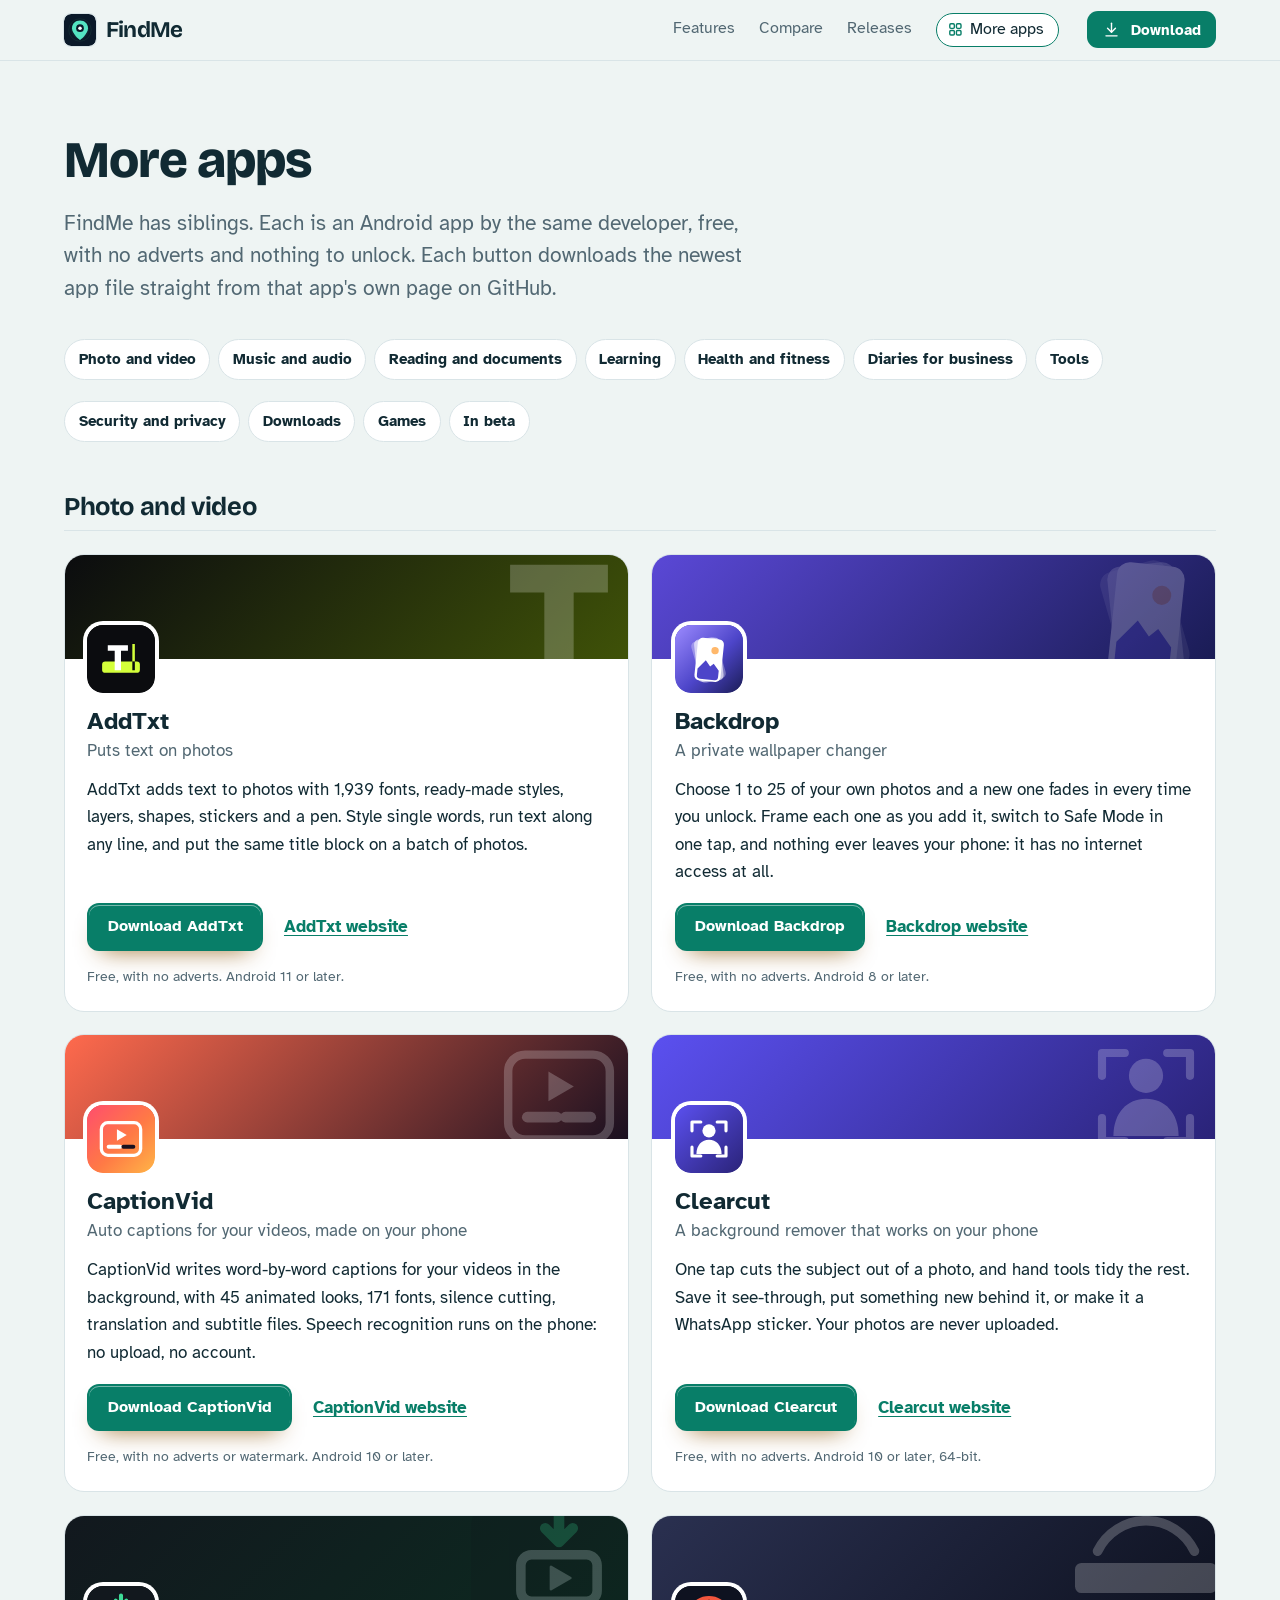
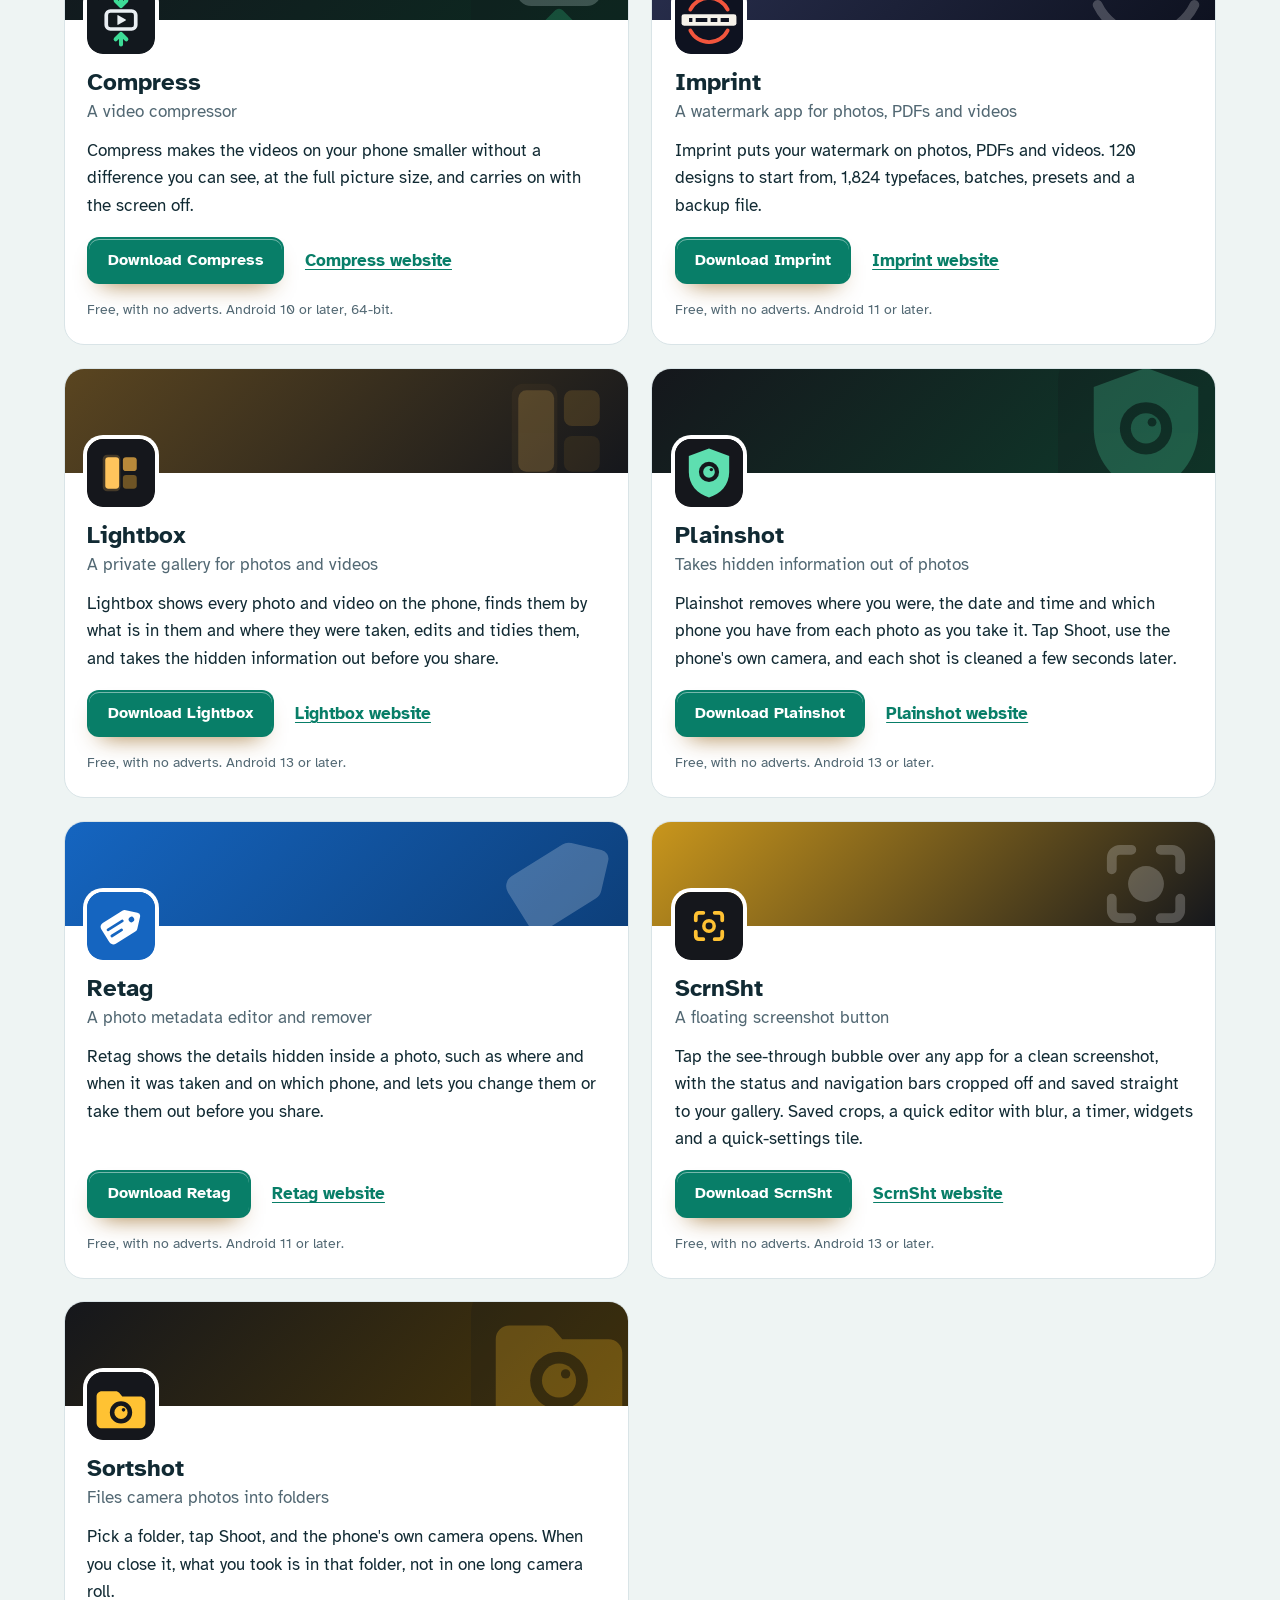
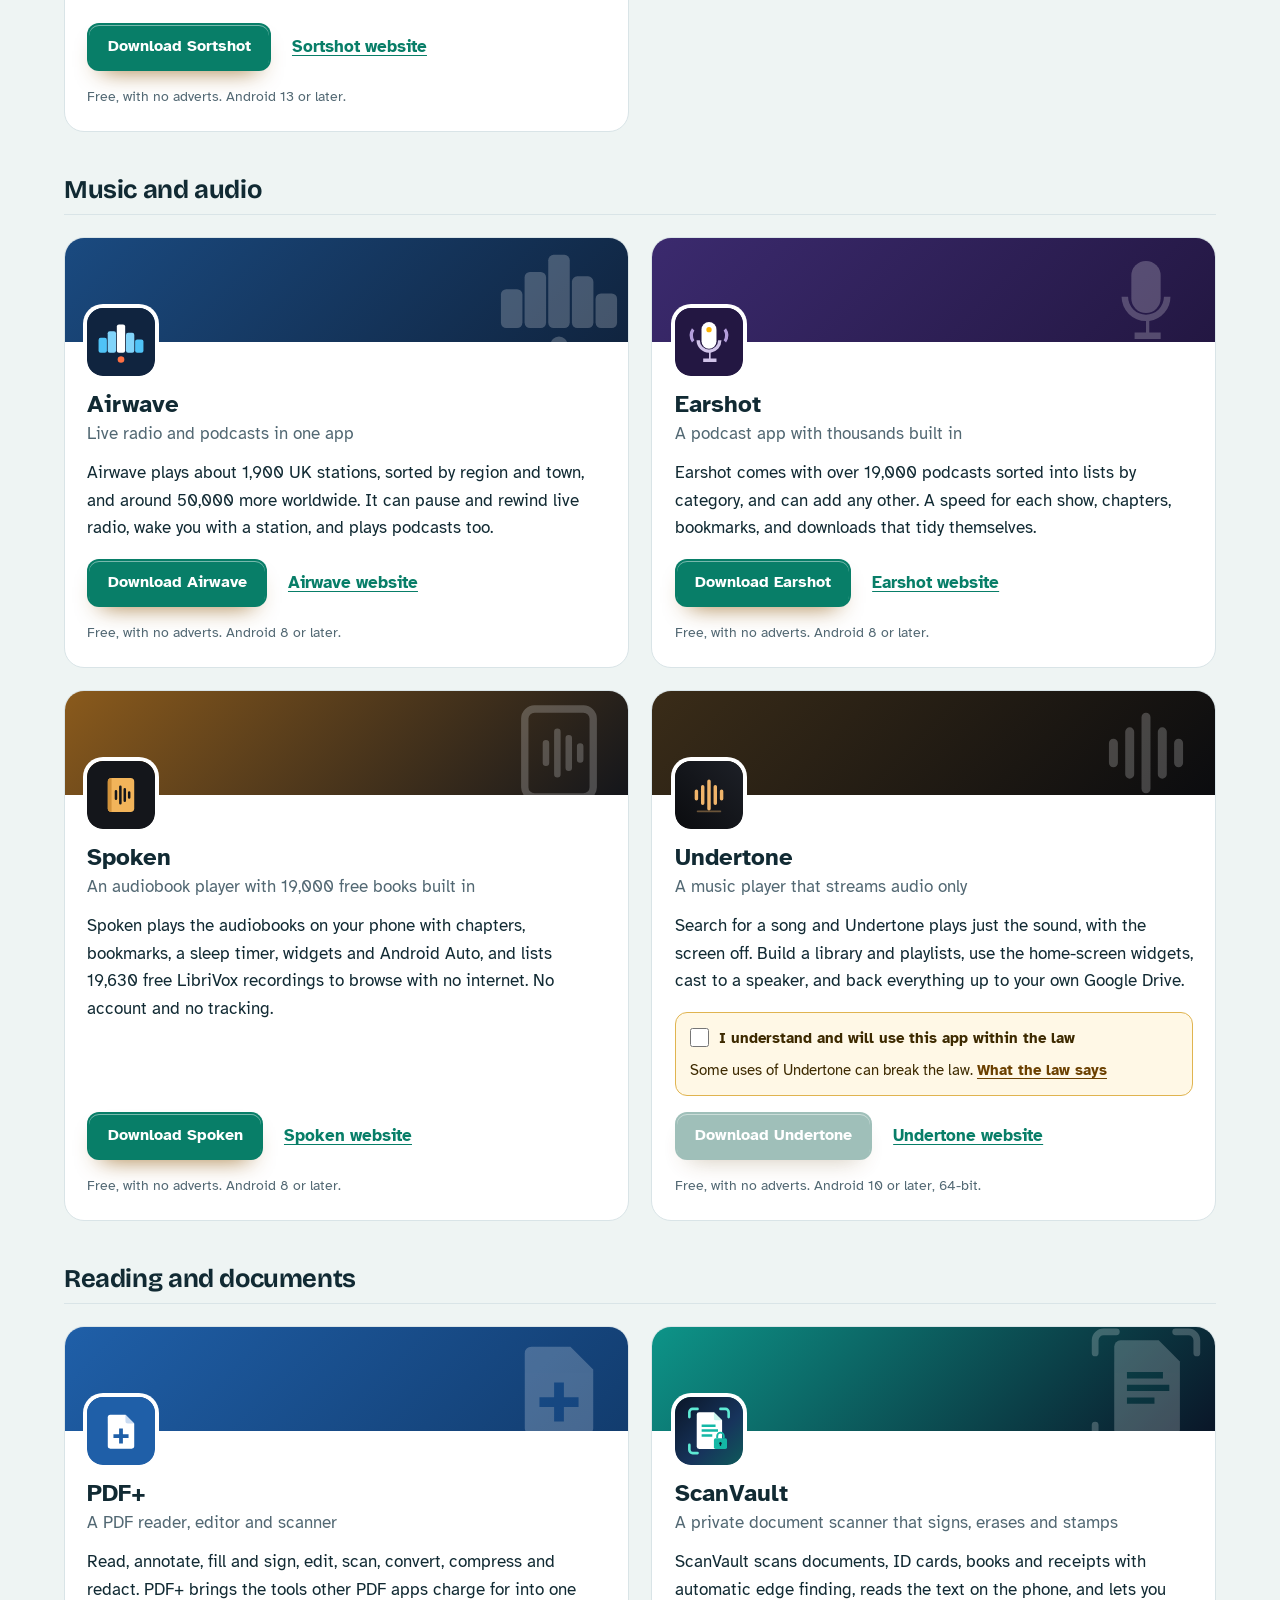
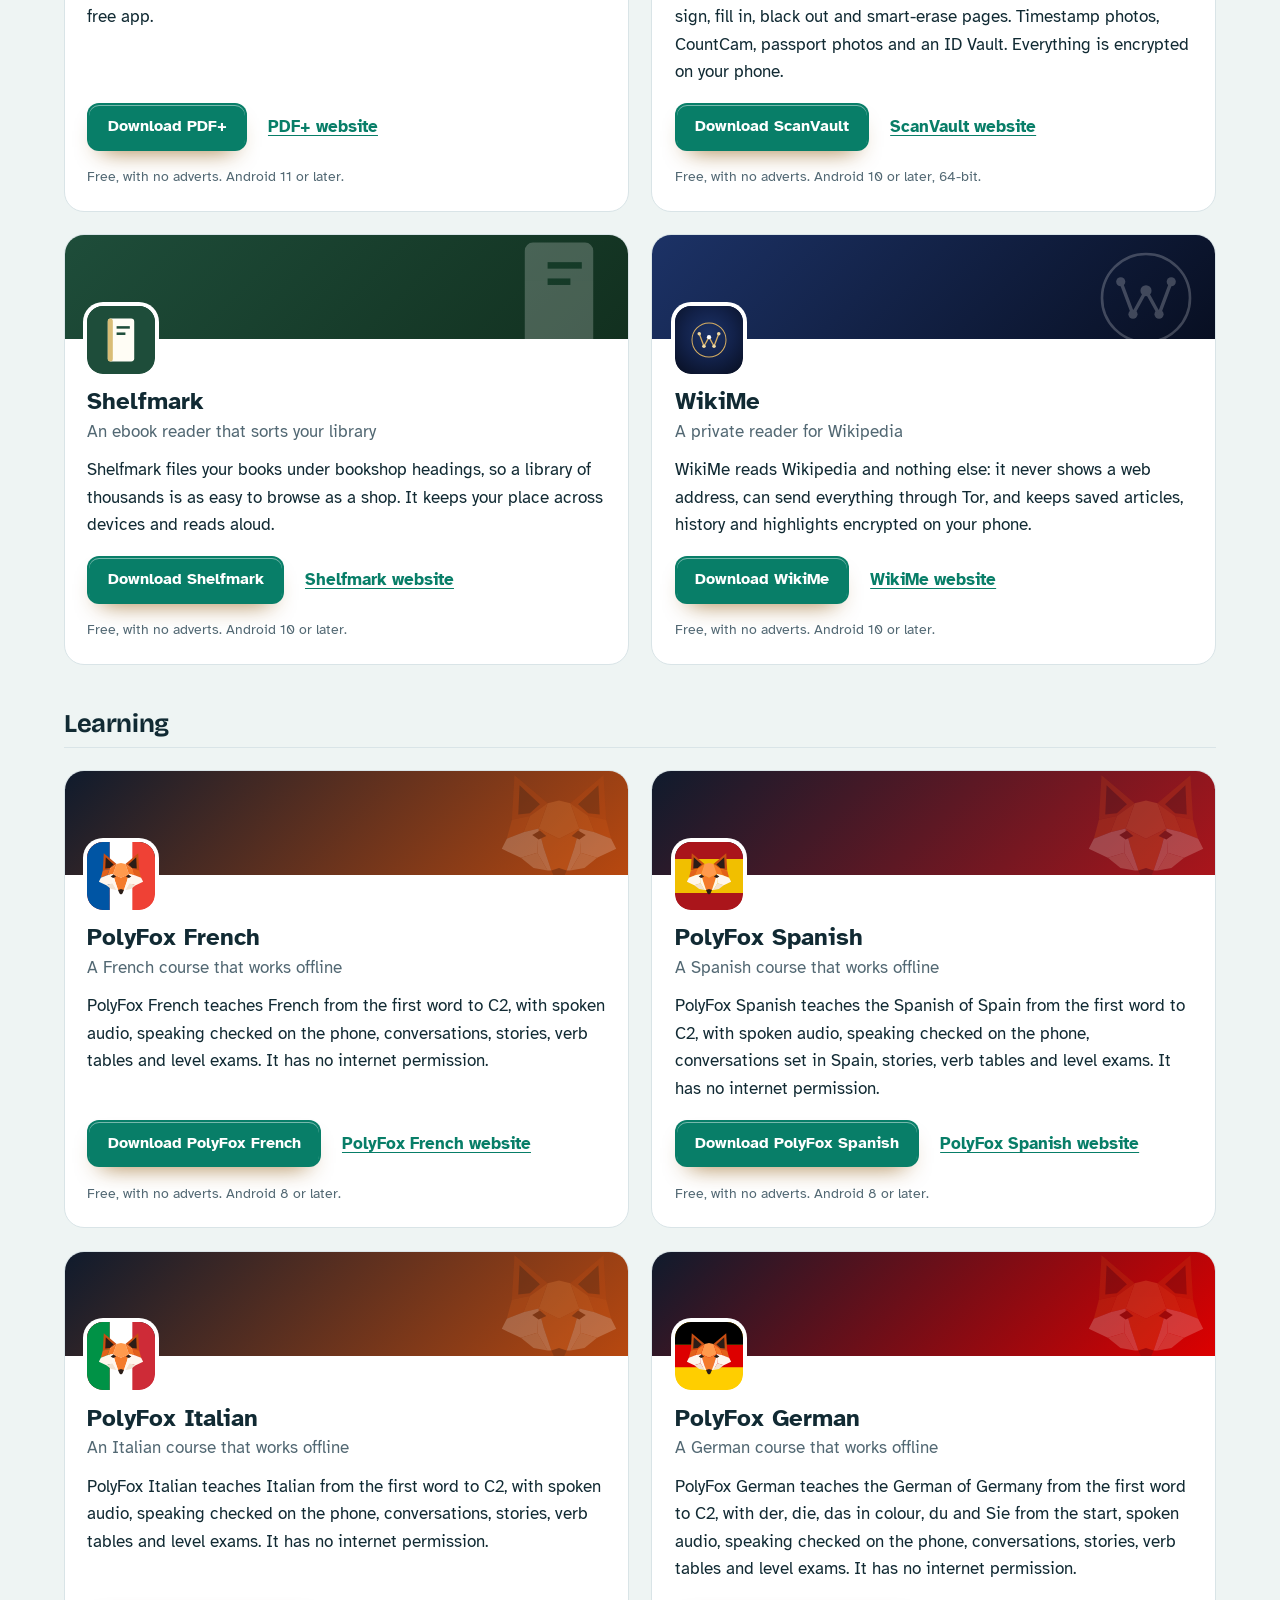
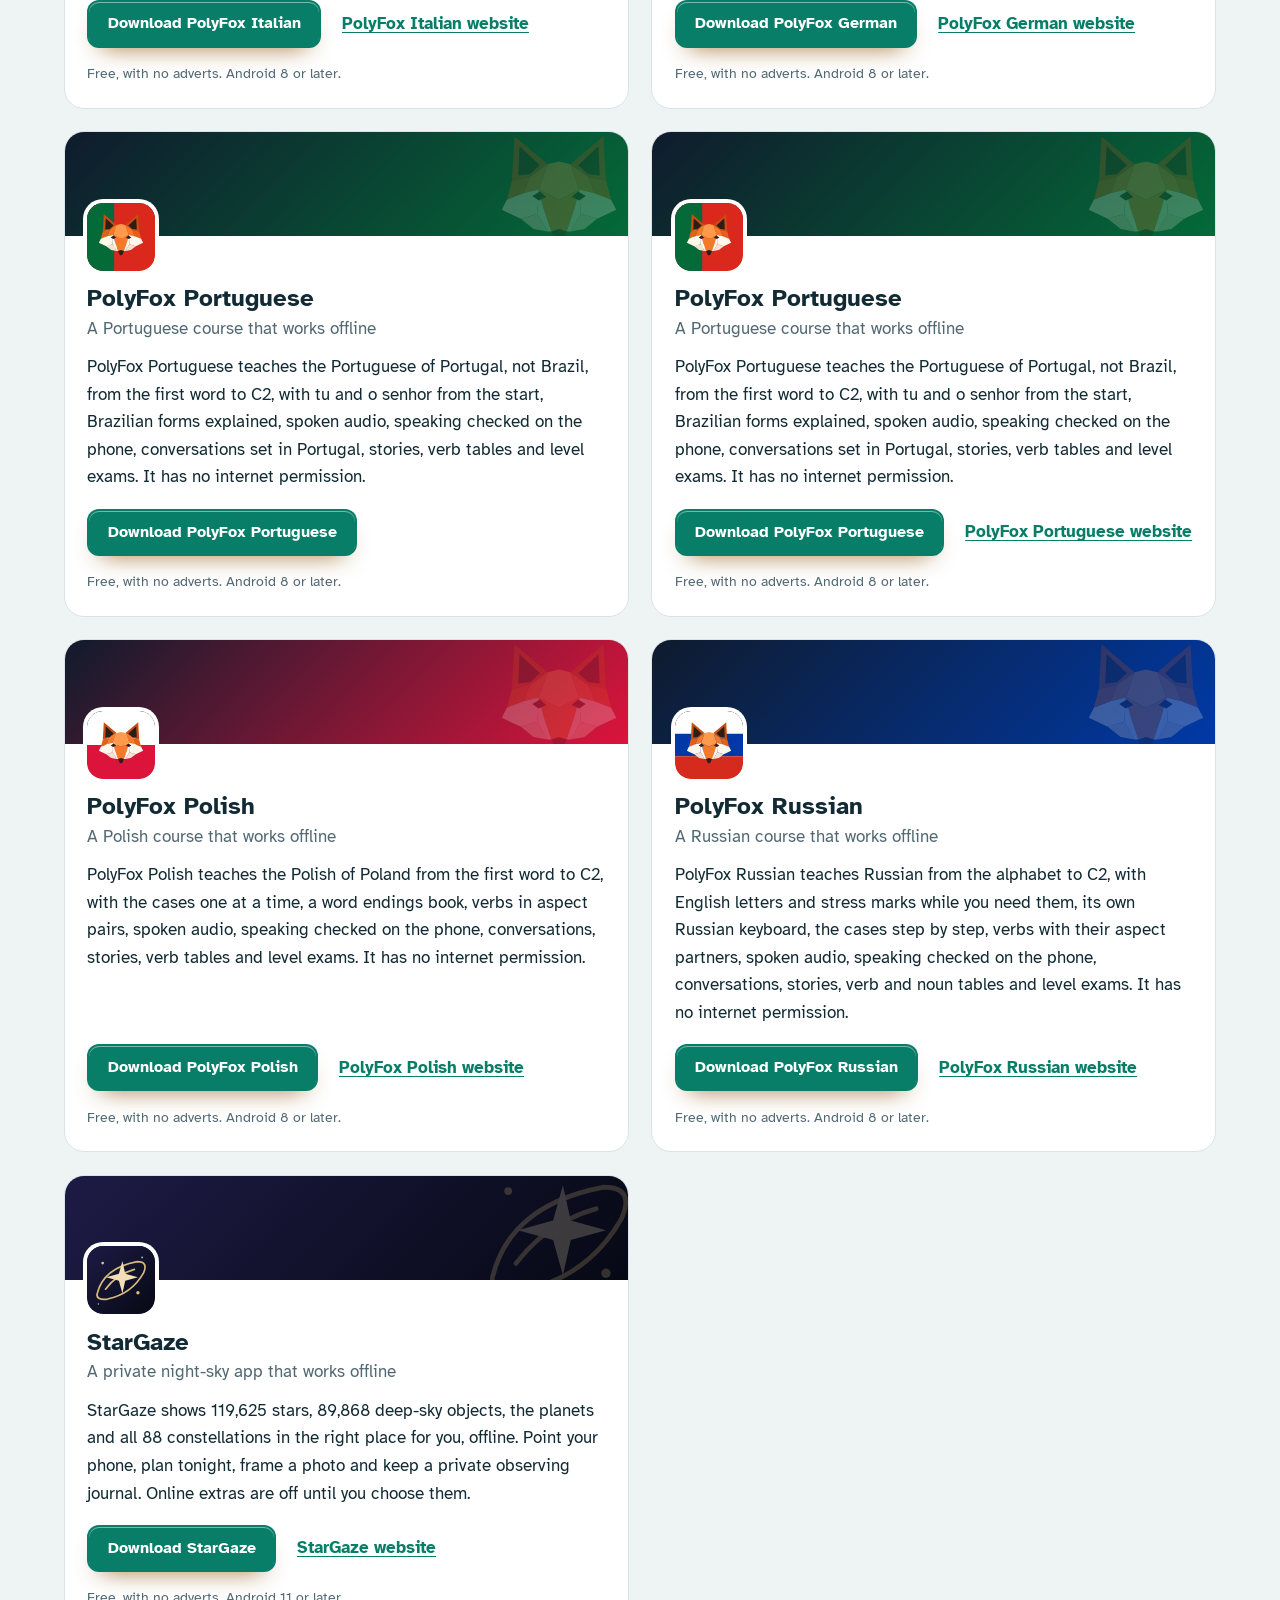
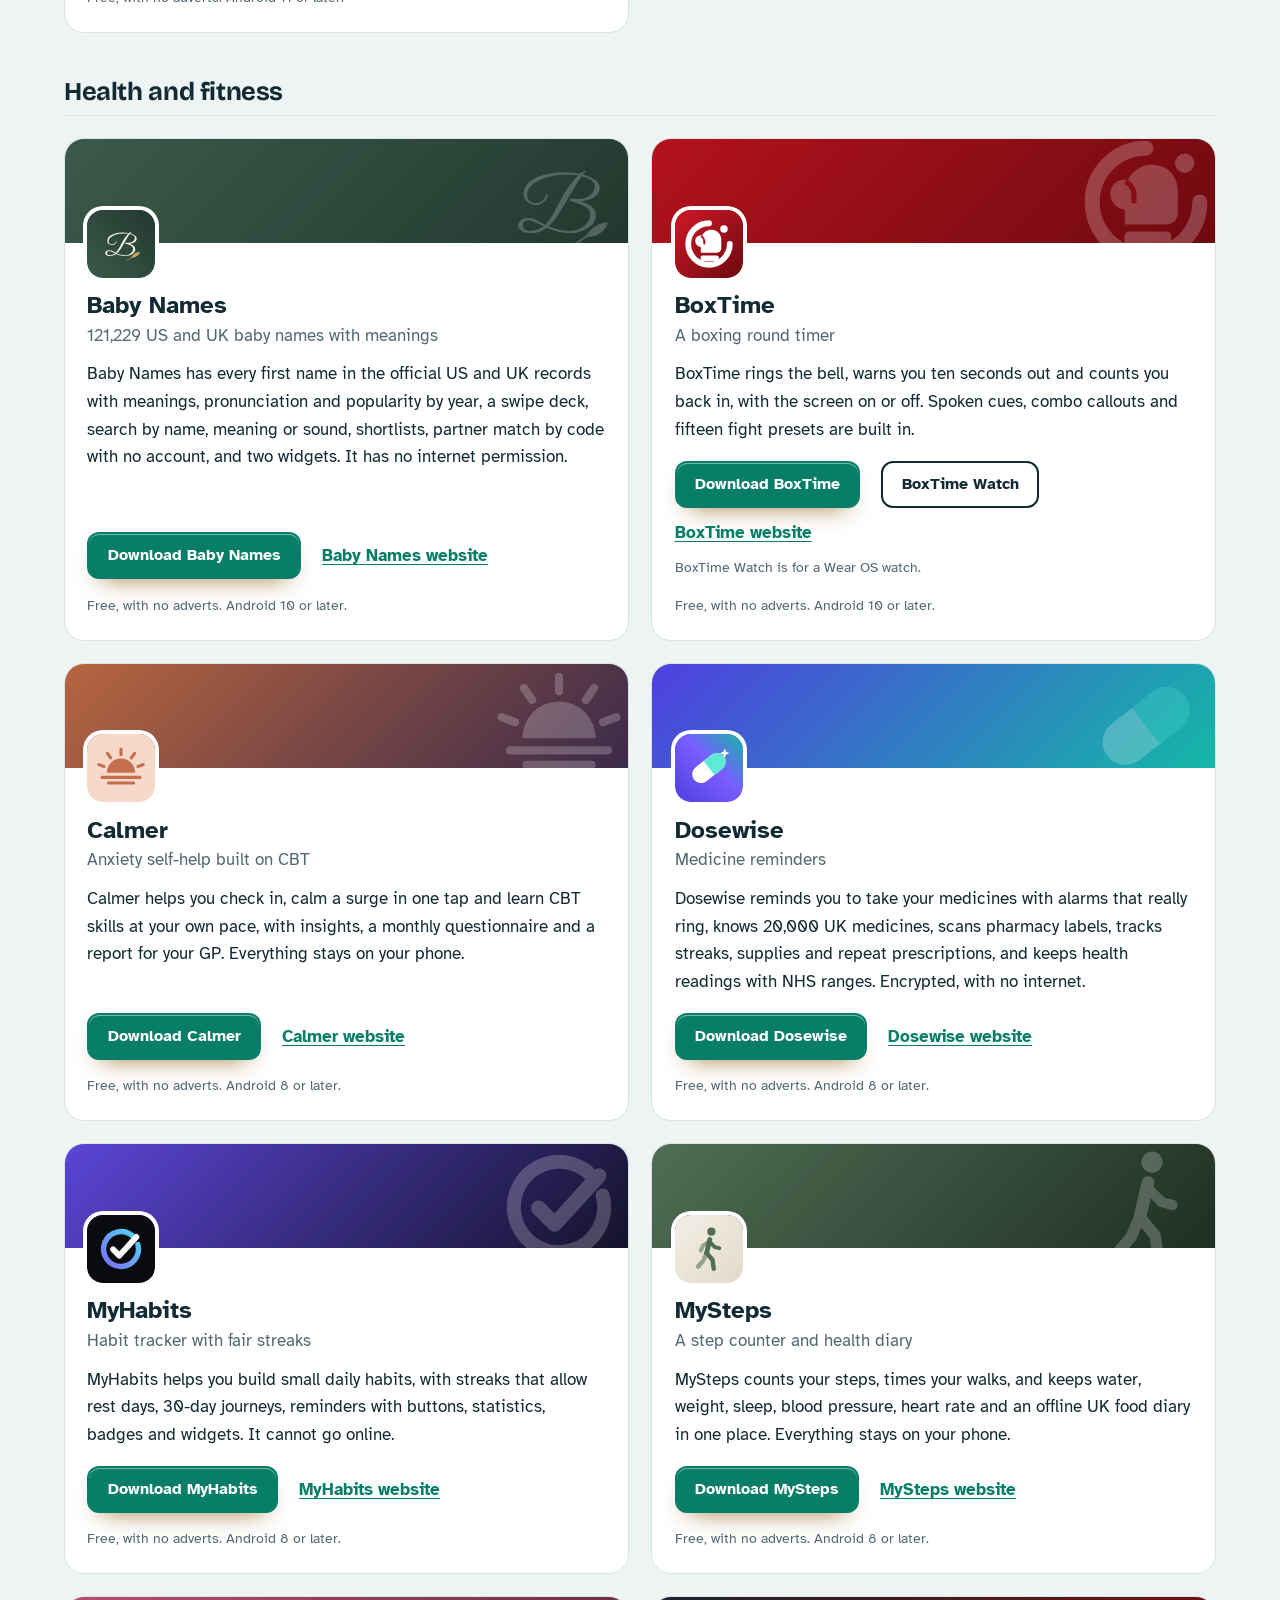
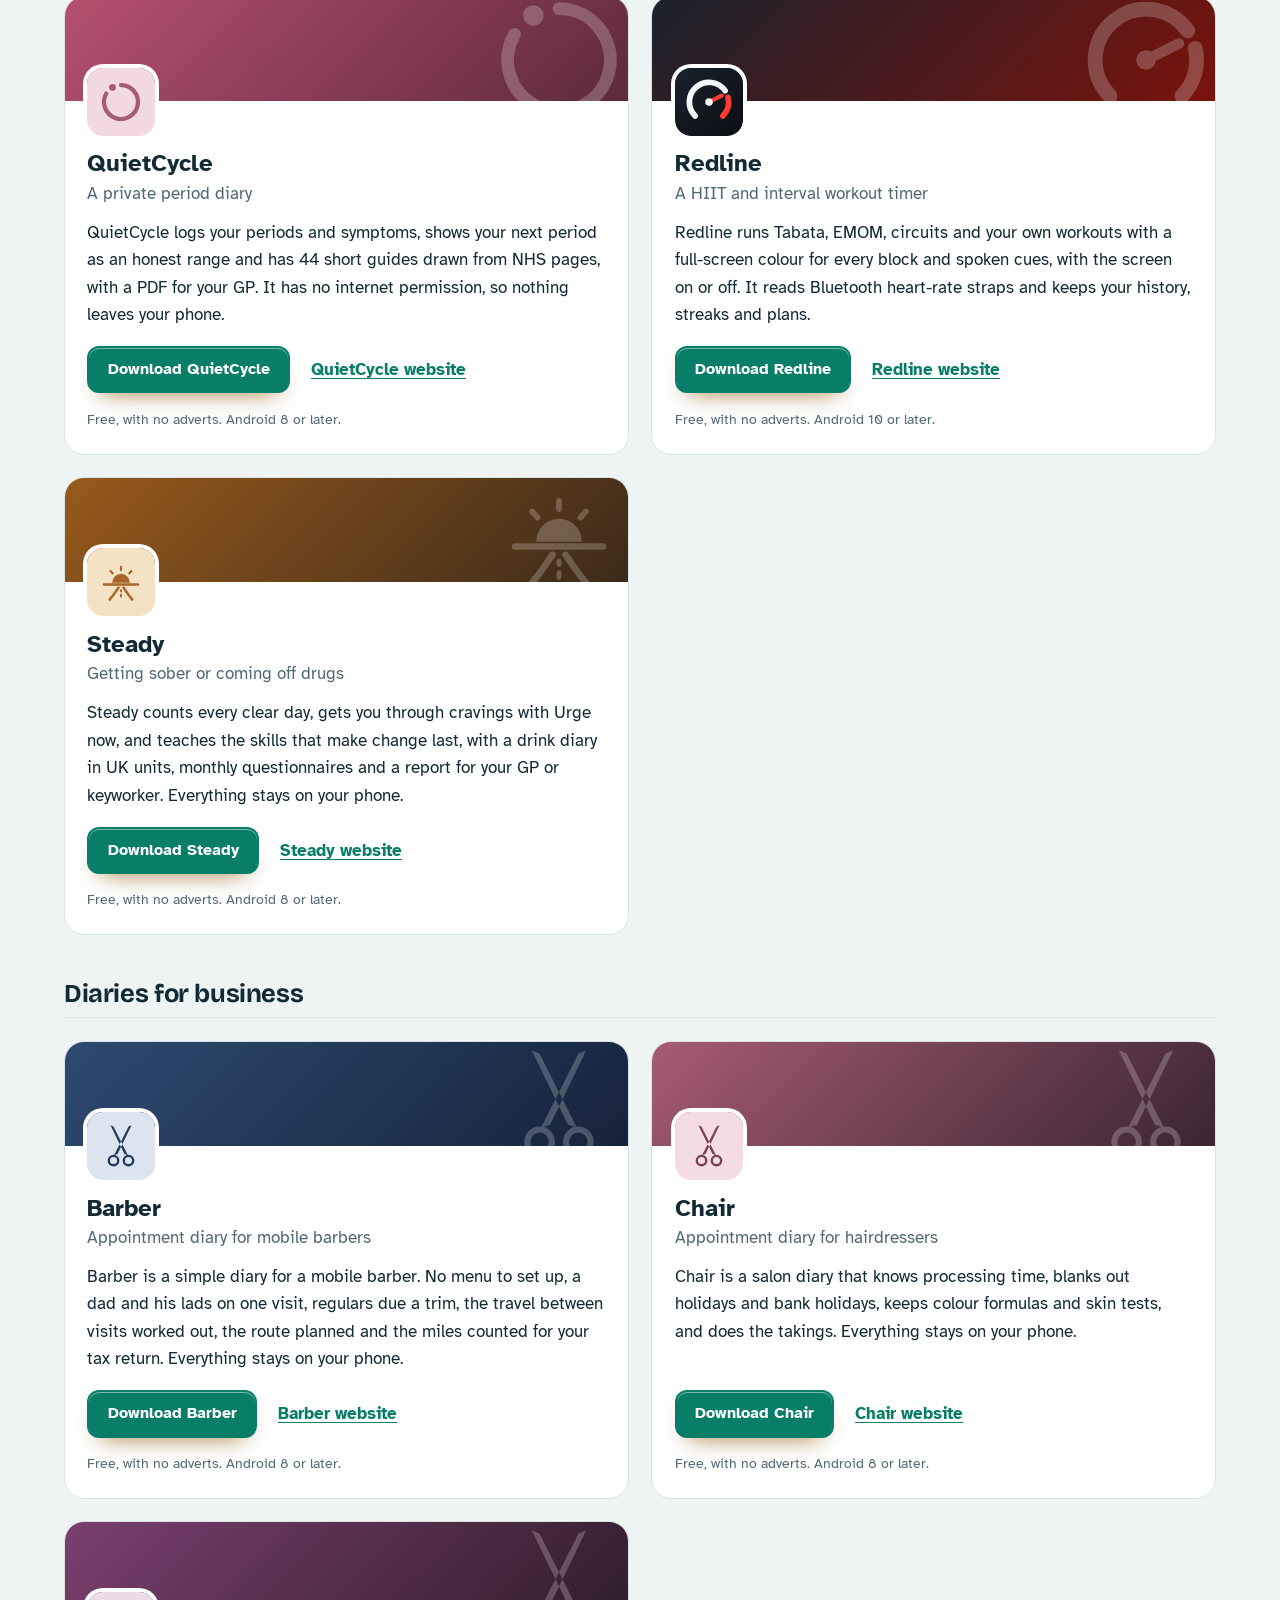
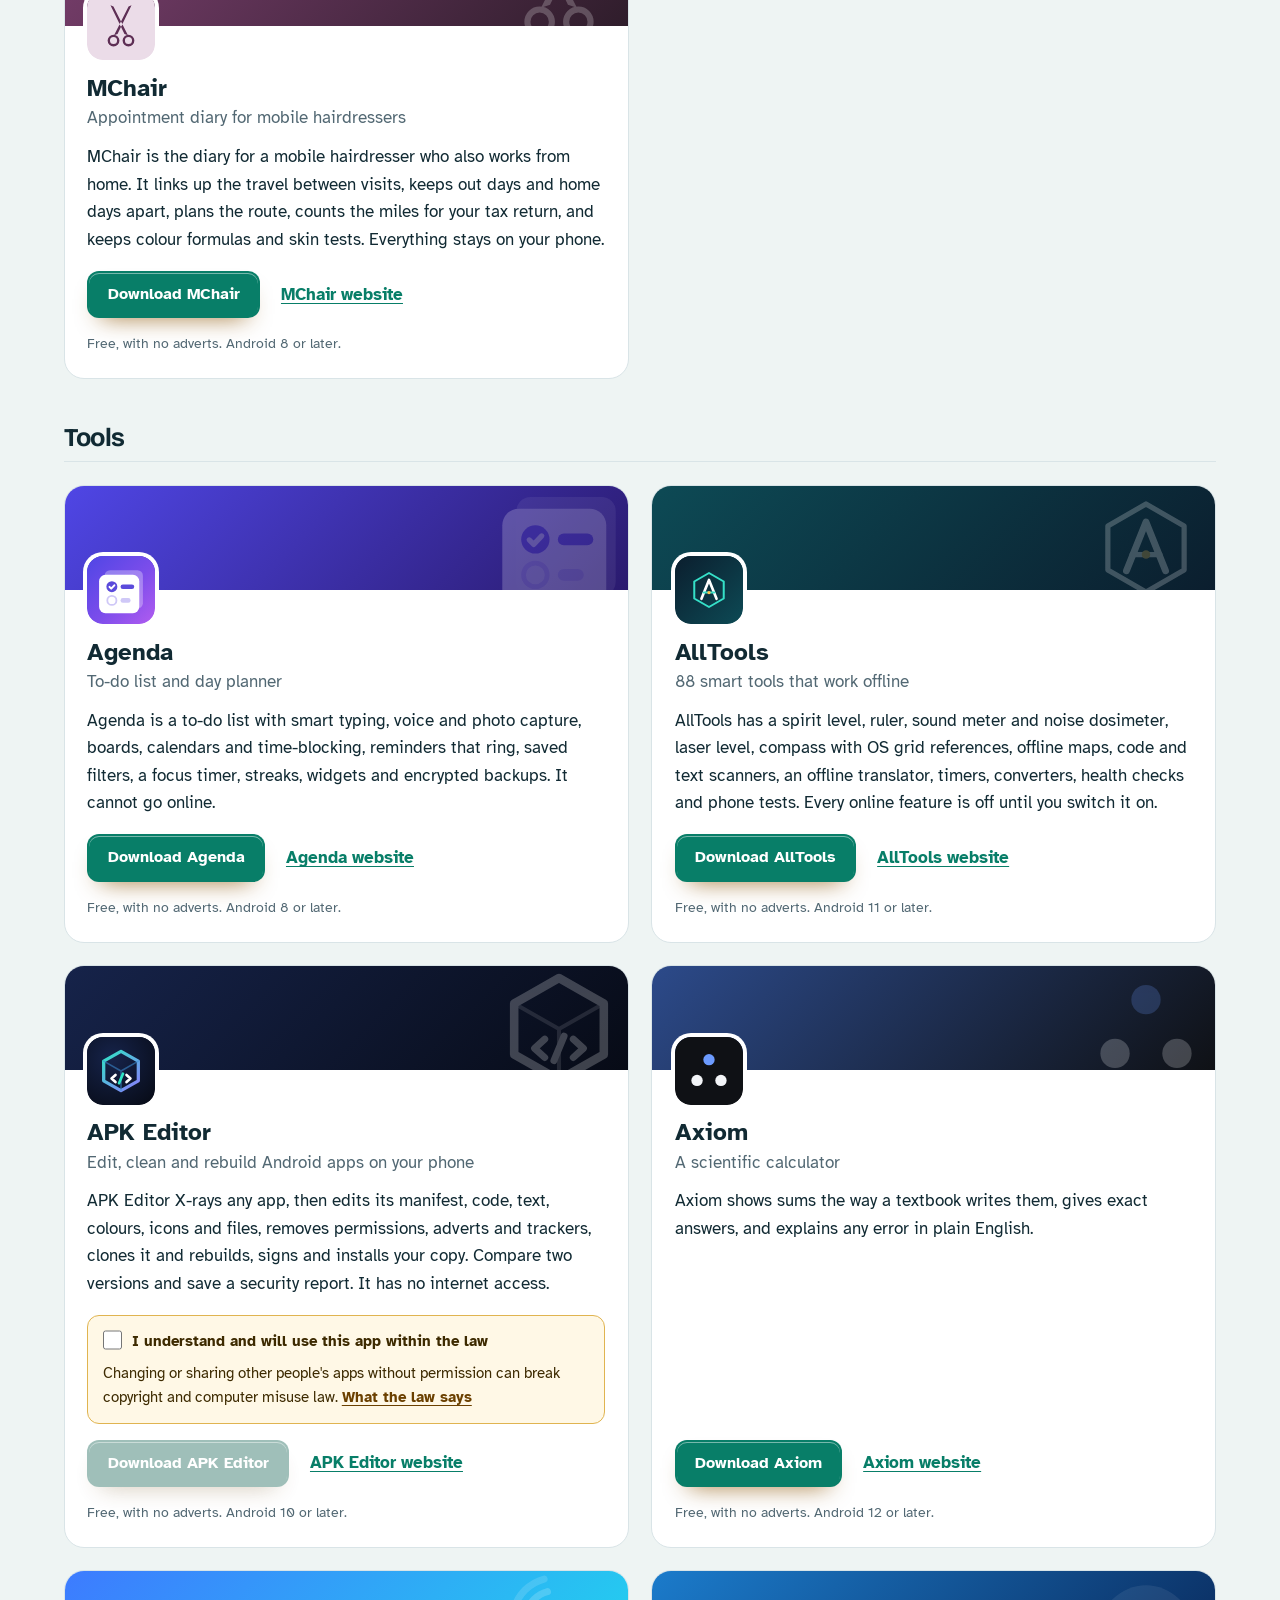
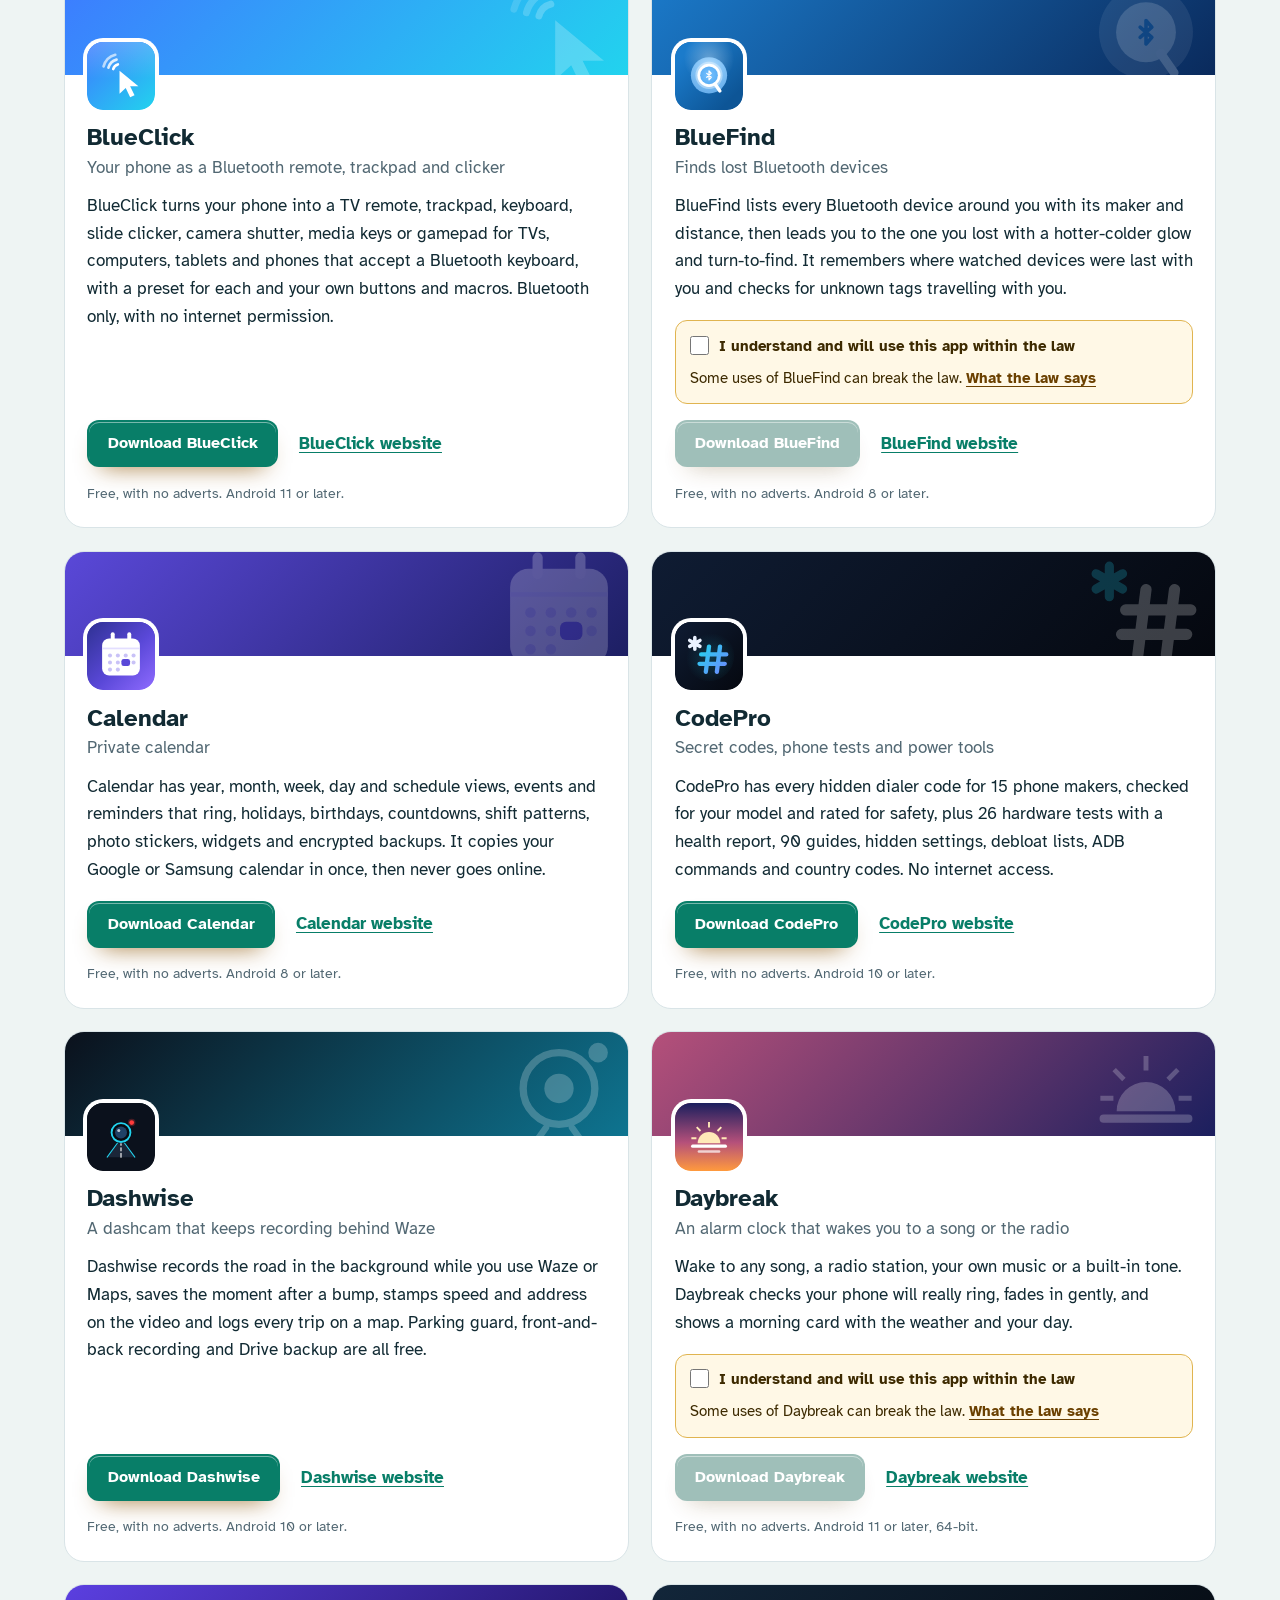
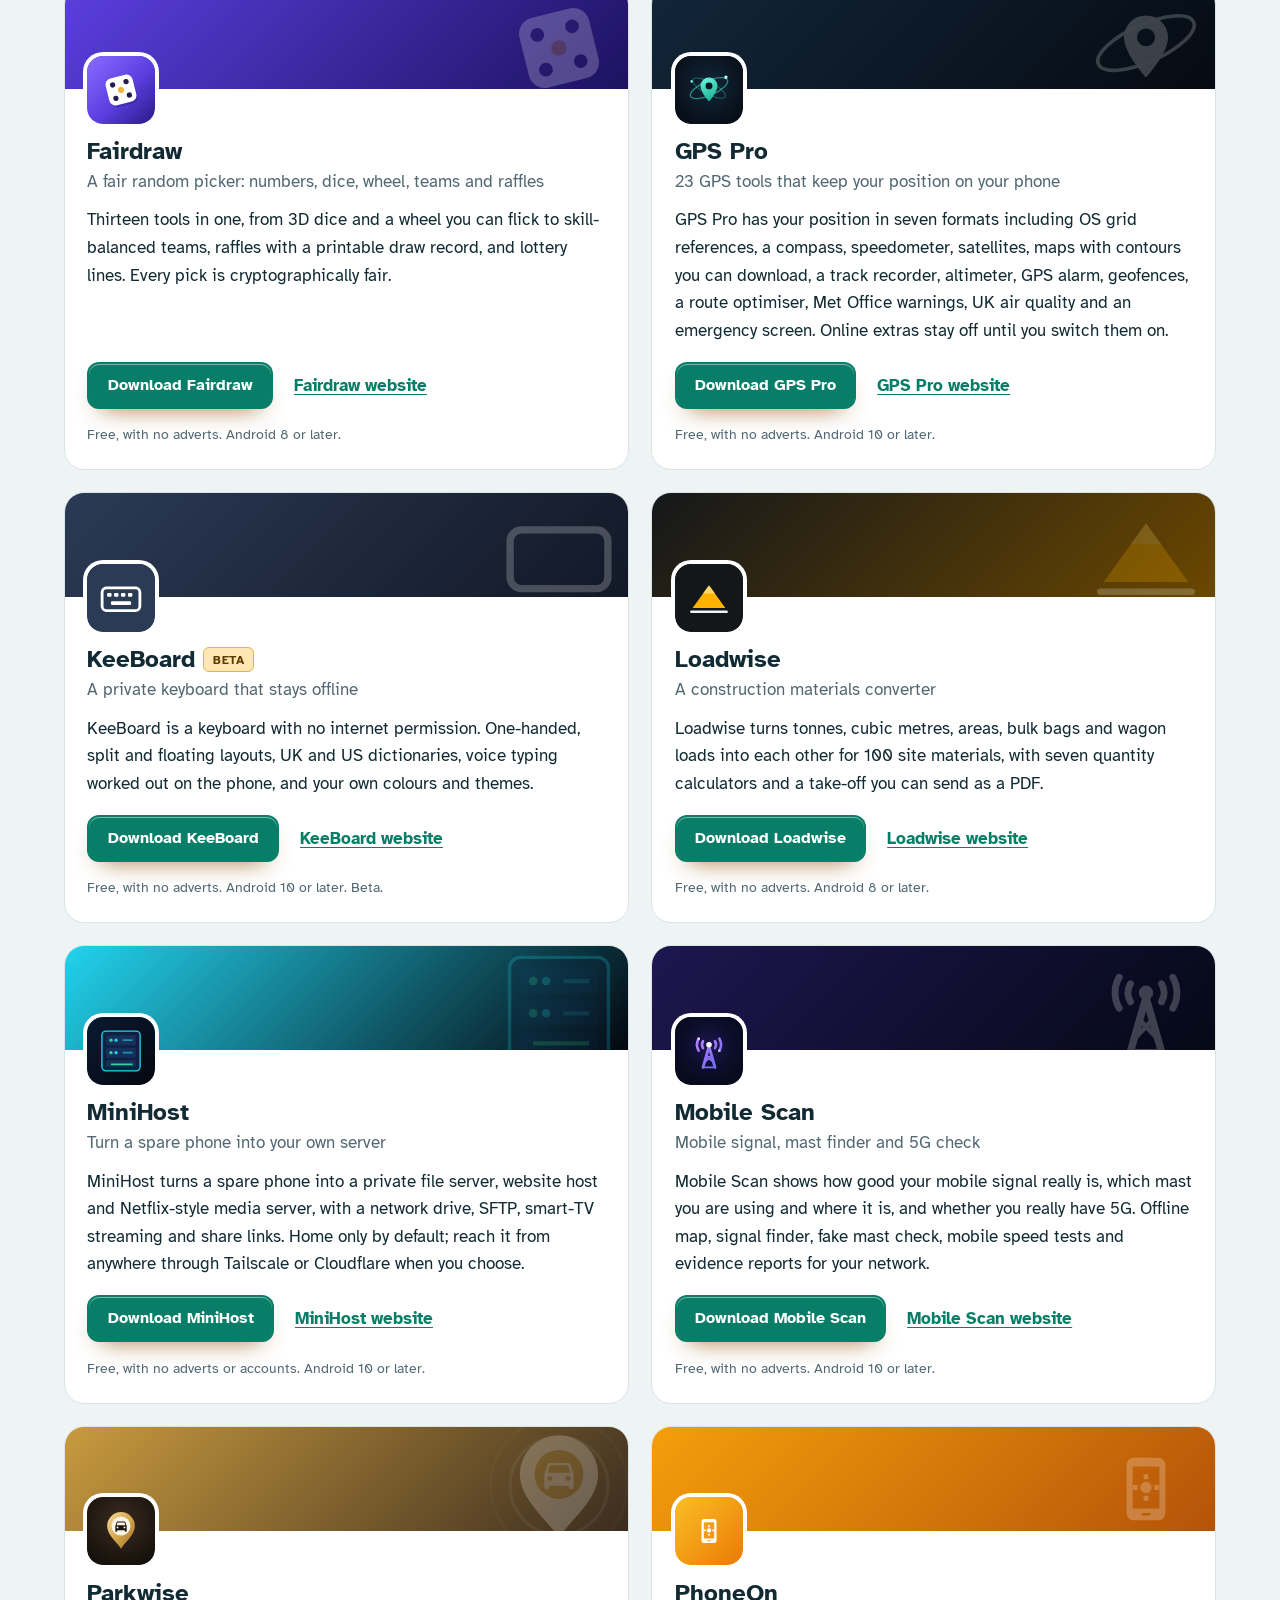
==== commit fd435b68: "More apps: add BlueClick" ====
--- a/more-apps.html
+++ b/more-apps.html
@@ -4,7 +4,7 @@
 <meta charset="utf-8">
 <meta name="viewport" content="width=device-width, initial-scale=1">
 <title>More free Android apps from the maker of FindMe</title>
-<meta name="description" content="All 97 free Android apps from the maker of FindMe, in one list by category, each with its download and a link to its website.">
+<meta name="description" content="All 98 free Android apps from the maker of FindMe, in one list by category, each with its download and a link to its website.">
 <meta name="author" content="Jonathan Jackson">
 <link rel="canonical" href="https://customgpter.github.io/findme/more-apps.html">
 <meta name="theme-color" content="#eef4f3" media="(prefers-color-scheme: light)">
@@ -12,7 +12,7 @@
 <meta property="og:type" content="website">
 <meta property="og:site_name" content="FindMe">
 <meta property="og:title" content="More free Android apps from the maker of FindMe">
-<meta property="og:description" content="All 97 free Android apps from the maker of FindMe, in one list by category, each with its download and a link to its website.">
+<meta property="og:description" content="All 98 free Android apps from the maker of FindMe, in one list by category, each with its download and a link to its website.">
 <meta property="og:url" content="https://customgpter.github.io/findme/more-apps.html">
 <meta property="og:image" content="https://customgpter.github.io/findme/assets/og.png">
 <meta property="og:image:width" content="1200">
@@ -26,7 +26,7 @@
 <link rel="preload" href="./assets/fonts/atkinson-hyperlegible-latin-400-normal.woff2" as="font" type="font/woff2" crossorigin>
 <link rel="stylesheet" href="./assets/site.css?v=1">
 <link rel="stylesheet" href="./assets/house.css?v=1">
-<script type="application/ld+json">{"@context":"https://schema.org","@type":"ItemList","name":"Apps from the maker of FindMe","url":"https://customgpter.github.io/findme/more-apps.html","itemListElement":[{"@type":"ListItem","position":1,"name":"AddTxt","url":"https://customgpter.github.io/addtxt/"},{"@type":"ListItem","position":2,"name":"Backdrop","url":"https://customgpter.github.io/backdrop/"},{"@type":"ListItem","position":3,"name":"CaptionVid","url":"https://customgpter.github.io/captionvid/"},{"@type":"ListItem","position":4,"name":"Clearcut","url":"https://customgpter.github.io/clearcut/"},{"@type":"ListItem","position":5,"name":"Compress","url":"https://customgpter.github.io/compress/"},{"@type":"ListItem","position":6,"name":"Imprint","url":"https://customgpter.github.io/imprint/"},{"@type":"ListItem","position":7,"name":"Lightbox","url":"https://customgpter.github.io/lightbox/"},{"@type":"ListItem","position":8,"name":"Plainshot","url":"https://customgpter.github.io/plainshot/"},{"@type":"ListItem","position":9,"name":"Retag","url":"https://customgpter.github.io/retag/"},{"@type":"ListItem","position":10,"name":"ScrnSht","url":"https://customgpter.github.io/scrnsht/"},{"@type":"ListItem","position":11,"name":"Sortshot","url":"https://customgpter.github.io/sortshot/"},{"@type":"ListItem","position":12,"name":"Airwave","url":"https://customgpter.github.io/airwave/"},{"@type":"ListItem","position":13,"name":"Earshot","url":"https://customgpter.github.io/earshot/"},{"@type":"ListItem","position":14,"name":"Spoken","url":"https://customgpter.github.io/spoken/"},{"@type":"ListItem","position":15,"name":"Undertone","url":"https://customgpter.github.io/undertone/"},{"@type":"ListItem","position":16,"name":"PDF+","url":"https://customgpter.github.io/pdfplus/"},{"@type":"ListItem","position":17,"name":"ScanVault","url":"https://customgpter.github.io/scanvault/"},{"@type":"ListItem","position":18,"name":"Shelfmark","url":"https://customgpter.github.io/shelfmark/"},{"@type":"ListItem","position":19,"name":"WikiMe","url":"https://customgpter.github.io/wikime/"},{"@type":"ListItem","position":20,"name":"PolyFox French","url":"https://customgpter.github.io/polyfox/"},{"@type":"ListItem","position":21,"name":"PolyFox German","url":"https://customgpter.github.io/polyfox-german/"},{"@type":"ListItem","position":22,"name":"PolyFox Portuguese","url":"https://customgpter.github.io/polyfox-portuguese/"},{"@type":"ListItem","position":23,"name":"PolyFox Polish","url":"https://customgpter.github.io/polyfox-polish/"},{"@type":"ListItem","position":24,"name":"PolyFox Russian","url":"https://customgpter.github.io/polyfox-russian/"},{"@type":"ListItem","position":25,"name":"StarGaze","url":"https://customgpter.github.io/stargaze/"},{"@type":"ListItem","position":26,"name":"Baby Names","url":"https://customgpter.github.io/babynames/"},{"@type":"ListItem","position":27,"name":"BoxTime","url":"https://customgpter.github.io/boxtime/"},{"@type":"ListItem","position":28,"name":"Calmer","url":"https://customgpter.github.io/calmer/"},{"@type":"ListItem","position":29,"name":"Dosewise","url":"https://customgpter.github.io/dosewise/"},{"@type":"ListItem","position":30,"name":"MyHabits","url":"https://customgpter.github.io/myhabits/"},{"@type":"ListItem","position":31,"name":"MySteps","url":"https://customgpter.github.io/mysteps/"},{"@type":"ListItem","position":32,"name":"QuietCycle","url":"https://customgpter.github.io/quietcycle/"},{"@type":"ListItem","position":33,"name":"Redline","url":"https://customgpter.github.io/redline/"},{"@type":"ListItem","position":34,"name":"Steady","url":"https://customgpter.github.io/steady/"},{"@type":"ListItem","position":35,"name":"Barber","url":"https://customgpter.github.io/barber/"},{"@type":"ListItem","position":36,"name":"Chair","url":"https://customgpter.github.io/chair/"},{"@type":"ListItem","position":37,"name":"MChair","url":"https://customgpter.github.io/mchair/"},{"@type":"ListItem","position":38,"name":"Agenda","url":"https://customgpter.github.io/agenda/"},{"@type":"ListItem","position":39,"name":"AllTools","url":"https://customgpter.github.io/alltools/"},{"@type":"ListItem","position":40,"name":"APK Editor","url":"https://customgpter.github.io/apkeditor/"},{"@type":"ListItem","position":41,"name":"Axiom","url":"https://customgpter.github.io/axiom/"},{"@type":"ListItem","position":42,"name":"BlueFind","url":"https://customgpter.github.io/bluefind/"},{"@type":"ListItem","position":43,"name":"Calendar","url":"https://customgpter.github.io/calendar/"},{"@type":"ListItem","position":44,"name":"CodePro","url":"https://customgpter.github.io/codepro/"},{"@type":"ListItem","position":45,"name":"Dashwise","url":"https://customgpter.github.io/dashwise/"},{"@type":"ListItem","position":46,"name":"Daybreak","url":"https://customgpter.github.io/daybreak/"},{"@type":"ListItem","position":47,"name":"Fairdraw","url":"https://customgpter.github.io/fairdraw/"},{"@type":"ListItem","position":48,"name":"GPS Pro","url":"https://customgpter.github.io/gpspro/"},{"@type":"ListItem","position":49,"name":"KeeBoard","url":"https://customgpter.github.io/keeboard/"},{"@type":"ListItem","position":50,"name":"Loadwise","url":"https://customgpter.github.io/loadwise/"},{"@type":"ListItem","position":51,"name":"MiniHost","url":"https://customgpter.github.io/minihost/"},{"@type":"ListItem","position":52,"name":"Mobile Scan","url":"https://customgpter.github.io/mobilescan/"},{"@type":"ListItem","position":53,"name":"Parkwise","url":"https://customgpter.github.io/parkwise/"},{"@type":"ListItem","position":54,"name":"Pocketmind","url":"https://customgpter.github.io/pocketmind/"},{"@type":"ListItem","position":55,"name":"Refine","url":"https://customgpter.github.io/refine/"},{"@type":"ListItem","position":56,"name":"Shiftwise","url":"https://customgpter.github.io/shiftwise/"},{"@type":"ListItem","position":57,"name":"SimpleCalc","url":"https://customgpter.github.io/simplecalc/"},{"@type":"ListItem","position":58,"name":"Skyline","url":"https://customgpter.github.io/skyline/"},{"@type":"ListItem","position":59,"name":"Slipway","url":"https://customgpter.github.io/slipway/"},{"@type":"ListItem","position":60,"name":"Tagger","url":"https://customgpter.github.io/tagger/"},{"@type":"ListItem","position":61,"name":"TotalClean","url":"https://customgpter.github.io/totalclean/"},{"@type":"ListItem","position":62,"name":"TVLink","url":"https://customgpter.github.io/tvlink/"},{"@type":"ListItem","position":63,"name":"Unbox","url":"https://customgpter.github.io/unbox/"},{"@type":"ListItem","position":64,"name":"WhatsKeep","url":"https://customgpter.github.io/whatskeep/"},{"@type":"ListItem","position":65,"name":"WiFi Scan","url":"https://customgpter.github.io/wifiscan/"},{"@type":"ListItem","position":66,"name":"Auditly","url":"https://customgpter.github.io/auditly/"},{"@type":"ListItem","position":67,"name":"Backchannel","url":"https://customgpter.github.io/backchannel/"},{"@type":"ListItem","position":68,"name":"ENotes","url":"https://customgpter.github.io/enotes/"},{"@type":"ListItem","position":69,"name":"FindMe","url":"https://customgpter.github.io/findme/"},{"@type":"ListItem","position":70,"name":"iLock","url":"https://customgpter.github.io/ilock/"},{"@type":"ListItem","position":71,"name":"ImSafe","url":"https://customgpter.github.io/imsafe/"},{"@type":"ListItem","position":72,"name":"IShred","url":"https://customgpter.github.io/ishred/"},{"@type":"ListItem","position":73,"name":"LockBox","url":"https://customgpter.github.io/lockbox/"},{"@type":"ListItem","position":74,"name":"PassVault","url":"https://customgpter.github.io/passvault/"},{"@type":"ListItem","position":75,"name":"SpyFind","url":"https://customgpter.github.io/spyfind/"},{"@type":"ListItem","position":76,"name":"TextWipe","url":"https://customgpter.github.io/textwipe/"},{"@type":"ListItem","position":77,"name":"Tracewire","url":"https://customgpter.github.io/tracewire/"},{"@type":"ListItem","position":78,"name":"Vigil","url":"https://customgpter.github.io/vigil/"},{"@type":"ListItem","position":79,"name":"Grab","url":"https://customgpter.github.io/grab/"},{"@type":"ListItem","position":80,"name":"Swarm","url":"https://customgpter.github.io/swarm/"},{"@type":"ListItem","position":81,"name":"Plane Games","url":"https://customgpter.github.io/plane-games/"},{"@type":"ListItem","position":82,"name":"Ninefold","url":"https://customgpter.github.io/ninefold/"},{"@type":"ListItem","position":83,"name":"Cubewise","url":"https://customgpter.github.io/cubewise/"},{"@type":"ListItem","position":84,"name":"Tilewise","url":"https://customgpter.github.io/tilewise/"},{"@type":"ListItem","position":85,"name":"Letterwise","url":"https://customgpter.github.io/letterwise/"},{"@type":"ListItem","position":86,"name":"Kingside","url":"https://customgpter.github.io/kingside/"},{"@type":"ListItem","position":87,"name":"Deckhand","url":"https://customgpter.github.io/deckhand/"},{"@type":"ListItem","position":88,"name":"SNESForge","url":"https://customgpter.github.io/snesforge/"},{"@type":"ListItem","position":89,"name":"Fame Boy","url":"https://customgpter.github.io/fameboy/"},{"@type":"ListItem","position":90,"name":"PSPPro","url":"https://customgpter.github.io/psppro/"},{"@type":"ListItem","position":91,"name":"MegaGen","url":"https://customgpter.github.io/megagen/"},{"@type":"ListItem","position":92,"name":"QVR","url":"https://customgpter.github.io/qvr/"},{"@type":"ListItem","position":93,"name":"QVR Watch","url":"https://customgpter.github.io/qvr-watch/"},{"@type":"ListItem","position":94,"name":"QVRLite","url":"https://customgpter.github.io/qvrlite/"},{"@type":"ListItem","position":95,"name":"Onionz","url":"https://customgpter.github.io/onionz/"},{"@type":"ListItem","position":96,"name":"OnionzWeb","url":"https://customgpter.github.io/onionzweb/"}]}</script>
+<script type="application/ld+json">{"@context":"https://schema.org","@type":"ItemList","name":"Apps from the maker of FindMe","url":"https://customgpter.github.io/findme/more-apps.html","itemListElement":[{"@type":"ListItem","position":1,"name":"AddTxt","url":"https://customgpter.github.io/addtxt/"},{"@type":"ListItem","position":2,"name":"Backdrop","url":"https://customgpter.github.io/backdrop/"},{"@type":"ListItem","position":3,"name":"CaptionVid","url":"https://customgpter.github.io/captionvid/"},{"@type":"ListItem","position":4,"name":"Clearcut","url":"https://customgpter.github.io/clearcut/"},{"@type":"ListItem","position":5,"name":"Compress","url":"https://customgpter.github.io/compress/"},{"@type":"ListItem","position":6,"name":"Imprint","url":"https://customgpter.github.io/imprint/"},{"@type":"ListItem","position":7,"name":"Lightbox","url":"https://customgpter.github.io/lightbox/"},{"@type":"ListItem","position":8,"name":"Plainshot","url":"https://customgpter.github.io/plainshot/"},{"@type":"ListItem","position":9,"name":"Retag","url":"https://customgpter.github.io/retag/"},{"@type":"ListItem","position":10,"name":"ScrnSht","url":"https://customgpter.github.io/scrnsht/"},{"@type":"ListItem","position":11,"name":"Sortshot","url":"https://customgpter.github.io/sortshot/"},{"@type":"ListItem","position":12,"name":"Airwave","url":"https://customgpter.github.io/airwave/"},{"@type":"ListItem","position":13,"name":"Earshot","url":"https://customgpter.github.io/earshot/"},{"@type":"ListItem","position":14,"name":"Spoken","url":"https://customgpter.github.io/spoken/"},{"@type":"ListItem","position":15,"name":"Undertone","url":"https://customgpter.github.io/undertone/"},{"@type":"ListItem","position":16,"name":"PDF+","url":"https://customgpter.github.io/pdfplus/"},{"@type":"ListItem","position":17,"name":"ScanVault","url":"https://customgpter.github.io/scanvault/"},{"@type":"ListItem","position":18,"name":"Shelfmark","url":"https://customgpter.github.io/shelfmark/"},{"@type":"ListItem","position":19,"name":"WikiMe","url":"https://customgpter.github.io/wikime/"},{"@type":"ListItem","position":20,"name":"PolyFox French","url":"https://customgpter.github.io/polyfox/"},{"@type":"ListItem","position":21,"name":"PolyFox German","url":"https://customgpter.github.io/polyfox-german/"},{"@type":"ListItem","position":22,"name":"PolyFox Portuguese","url":"https://customgpter.github.io/polyfox-portuguese/"},{"@type":"ListItem","position":23,"name":"PolyFox Polish","url":"https://customgpter.github.io/polyfox-polish/"},{"@type":"ListItem","position":24,"name":"PolyFox Russian","url":"https://customgpter.github.io/polyfox-russian/"},{"@type":"ListItem","position":25,"name":"StarGaze","url":"https://customgpter.github.io/stargaze/"},{"@type":"ListItem","position":26,"name":"Baby Names","url":"https://customgpter.github.io/babynames/"},{"@type":"ListItem","position":27,"name":"BoxTime","url":"https://customgpter.github.io/boxtime/"},{"@type":"ListItem","position":28,"name":"Calmer","url":"https://customgpter.github.io/calmer/"},{"@type":"ListItem","position":29,"name":"Dosewise","url":"https://customgpter.github.io/dosewise/"},{"@type":"ListItem","position":30,"name":"MyHabits","url":"https://customgpter.github.io/myhabits/"},{"@type":"ListItem","position":31,"name":"MySteps","url":"https://customgpter.github.io/mysteps/"},{"@type":"ListItem","position":32,"name":"QuietCycle","url":"https://customgpter.github.io/quietcycle/"},{"@type":"ListItem","position":33,"name":"Redline","url":"https://customgpter.github.io/redline/"},{"@type":"ListItem","position":34,"name":"Steady","url":"https://customgpter.github.io/steady/"},{"@type":"ListItem","position":35,"name":"Barber","url":"https://customgpter.github.io/barber/"},{"@type":"ListItem","position":36,"name":"Chair","url":"https://customgpter.github.io/chair/"},{"@type":"ListItem","position":37,"name":"MChair","url":"https://customgpter.github.io/mchair/"},{"@type":"ListItem","position":38,"name":"Agenda","url":"https://customgpter.github.io/agenda/"},{"@type":"ListItem","position":39,"name":"AllTools","url":"https://customgpter.github.io/alltools/"},{"@type":"ListItem","position":40,"name":"APK Editor","url":"https://customgpter.github.io/apkeditor/"},{"@type":"ListItem","position":41,"name":"Axiom","url":"https://customgpter.github.io/axiom/"},{"@type":"ListItem","position":42,"name":"BlueClick","url":"https://customgpter.github.io/blueclick/"},{"@type":"ListItem","position":43,"name":"BlueFind","url":"https://customgpter.github.io/bluefind/"},{"@type":"ListItem","position":44,"name":"Calendar","url":"https://customgpter.github.io/calendar/"},{"@type":"ListItem","position":45,"name":"CodePro","url":"https://customgpter.github.io/codepro/"},{"@type":"ListItem","position":46,"name":"Dashwise","url":"https://customgpter.github.io/dashwise/"},{"@type":"ListItem","position":47,"name":"Daybreak","url":"https://customgpter.github.io/daybreak/"},{"@type":"ListItem","position":48,"name":"Fairdraw","url":"https://customgpter.github.io/fairdraw/"},{"@type":"ListItem","position":49,"name":"GPS Pro","url":"https://customgpter.github.io/gpspro/"},{"@type":"ListItem","position":50,"name":"KeeBoard","url":"https://customgpter.github.io/keeboard/"},{"@type":"ListItem","position":51,"name":"Loadwise","url":"https://customgpter.github.io/loadwise/"},{"@type":"ListItem","position":52,"name":"MiniHost","url":"https://customgpter.github.io/minihost/"},{"@type":"ListItem","position":53,"name":"Mobile Scan","url":"https://customgpter.github.io/mobilescan/"},{"@type":"ListItem","position":54,"name":"Parkwise","url":"https://customgpter.github.io/parkwise/"},{"@type":"ListItem","position":55,"name":"Pocketmind","url":"https://customgpter.github.io/pocketmind/"},{"@type":"ListItem","position":56,"name":"Refine","url":"https://customgpter.github.io/refine/"},{"@type":"ListItem","position":57,"name":"Shiftwise","url":"https://customgpter.github.io/shiftwise/"},{"@type":"ListItem","position":58,"name":"SimpleCalc","url":"https://customgpter.github.io/simplecalc/"},{"@type":"ListItem","position":59,"name":"Skyline","url":"https://customgpter.github.io/skyline/"},{"@type":"ListItem","position":60,"name":"Slipway","url":"https://customgpter.github.io/slipway/"},{"@type":"ListItem","position":61,"name":"Tagger","url":"https://customgpter.github.io/tagger/"},{"@type":"ListItem","position":62,"name":"TotalClean","url":"https://customgpter.github.io/totalclean/"},{"@type":"ListItem","position":63,"name":"TVLink","url":"https://customgpter.github.io/tvlink/"},{"@type":"ListItem","position":64,"name":"Unbox","url":"https://customgpter.github.io/unbox/"},{"@type":"ListItem","position":65,"name":"WhatsKeep","url":"https://customgpter.github.io/whatskeep/"},{"@type":"ListItem","position":66,"name":"WiFi Scan","url":"https://customgpter.github.io/wifiscan/"},{"@type":"ListItem","position":67,"name":"Auditly","url":"https://customgpter.github.io/auditly/"},{"@type":"ListItem","position":68,"name":"Backchannel","url":"https://customgpter.github.io/backchannel/"},{"@type":"ListItem","position":69,"name":"ENotes","url":"https://customgpter.github.io/enotes/"},{"@type":"ListItem","position":70,"name":"FindMe","url":"https://customgpter.github.io/findme/"},{"@type":"ListItem","position":71,"name":"iLock","url":"https://customgpter.github.io/ilock/"},{"@type":"ListItem","position":72,"name":"ImSafe","url":"https://customgpter.github.io/imsafe/"},{"@type":"ListItem","position":73,"name":"IShred","url":"https://customgpter.github.io/ishred/"},{"@type":"ListItem","position":74,"name":"LockBox","url":"https://customgpter.github.io/lockbox/"},{"@type":"ListItem","position":75,"name":"PassVault","url":"https://customgpter.github.io/passvault/"},{"@type":"ListItem","position":76,"name":"SpyFind","url":"https://customgpter.github.io/spyfind/"},{"@type":"ListItem","position":77,"name":"TextWipe","url":"https://customgpter.github.io/textwipe/"},{"@type":"ListItem","position":78,"name":"Tracewire","url":"https://customgpter.github.io/tracewire/"},{"@type":"ListItem","position":79,"name":"Vigil","url":"https://customgpter.github.io/vigil/"},{"@type":"ListItem","position":80,"name":"Grab","url":"https://customgpter.github.io/grab/"},{"@type":"ListItem","position":81,"name":"Swarm","url":"https://customgpter.github.io/swarm/"},{"@type":"ListItem","position":82,"name":"Plane Games","url":"https://customgpter.github.io/plane-games/"},{"@type":"ListItem","position":83,"name":"Ninefold","url":"https://customgpter.github.io/ninefold/"},{"@type":"ListItem","position":84,"name":"Cubewise","url":"https://customgpter.github.io/cubewise/"},{"@type":"ListItem","position":85,"name":"Tilewise","url":"https://customgpter.github.io/tilewise/"},{"@type":"ListItem","position":86,"name":"Letterwise","url":"https://customgpter.github.io/letterwise/"},{"@type":"ListItem","position":87,"name":"Kingside","url":"https://customgpter.github.io/kingside/"},{"@type":"ListItem","position":88,"name":"Deckhand","url":"https://customgpter.github.io/deckhand/"},{"@type":"ListItem","position":89,"name":"SNESForge","url":"https://customgpter.github.io/snesforge/"},{"@type":"ListItem","position":90,"name":"Fame Boy","url":"https://customgpter.github.io/fameboy/"},{"@type":"ListItem","position":91,"name":"PSPPro","url":"https://customgpter.github.io/psppro/"},{"@type":"ListItem","position":92,"name":"MegaGen","url":"https://customgpter.github.io/megagen/"},{"@type":"ListItem","position":93,"name":"QVR","url":"https://customgpter.github.io/qvr/"},{"@type":"ListItem","position":94,"name":"QVR Watch","url":"https://customgpter.github.io/qvr-watch/"},{"@type":"ListItem","position":95,"name":"QVRLite","url":"https://customgpter.github.io/qvrlite/"},{"@type":"ListItem","position":96,"name":"Onionz","url":"https://customgpter.github.io/onionz/"},{"@type":"ListItem","position":97,"name":"OnionzWeb","url":"https://customgpter.github.io/onionzweb/"}]}</script>
 <link rel="stylesheet" href="./assets/apps-list.css?v=1">
 <script src="./assets/apps-list.js?v=1" defer></script>
 </head>
@@ -87,7 +87,7 @@
 <div class="mapps-group" role="group" aria-labelledby="apps-tools"><h2 class="mapps-cat" id="apps-tools">Tools</h2>
 <ul class="mapps"><li class="mapp" style="--b:#4f46e5;--b2:#2a1a6e"><div class="mapp-cover" aria-hidden="true"><svg viewBox="0 0 108 108"><g transform="translate(54 56) scale(1.45) translate(-52 -56)"><rect x="34" y="33" width="42" height="42" rx="6" fill="#fff" fill-opacity=".3"/><rect x="28" y="38" width="44" height="42" rx="7" fill="#fff" fill-opacity=".95"/><circle cx="42" cy="51" r="6" fill="#5b4bdb"/><path d="M39.4 51.2l1.9 1.9 3.4-3.6" stroke="#fff" stroke-width="2.2" fill="none" stroke-linecap="round" stroke-linejoin="round"/><rect x="51.5" y="48.5" width="15" height="5" rx="2.5" fill="#5b4bdb"/><circle cx="42" cy="66" r="5" fill="none" stroke="#cfc8f7" stroke-width="2"/><rect x="51.5" y="63.5" width="11" height="5" rx="2.5" fill="#cfc8f7"/></g></svg></div><div class="mapp-body"><svg class="mapp-icon" viewBox="0 0 108 108" aria-hidden="true"><defs><linearGradient id="i-agenda-agi" x1="0" y1="0" x2="1" y2="1"><stop offset="0" stop-color="#4f46e5"/><stop offset=".55" stop-color="#7c4deb"/><stop offset="1" stop-color="#b15cf0"/></linearGradient></defs><rect width="108" height="108" rx="24" fill="url(#i-agenda-agi)"/><g transform="translate(54 56) scale(1.45) translate(-52 -56)"><rect x="34" y="33" width="42" height="42" rx="6" fill="#fff" fill-opacity=".3"/><rect x="28" y="38" width="44" height="42" rx="7" fill="#fff"/><circle cx="42" cy="51" r="6" fill="#5b4bdb"/><path d="M39.4 51.2l1.9 1.9 3.4-3.6" stroke="#fff" stroke-width="2.2" fill="none" stroke-linecap="round" stroke-linejoin="round"/><rect x="51.5" y="48.5" width="15" height="5" rx="2.5" fill="#5b4bdb"/><circle cx="42" cy="66" r="5" fill="none" stroke="#cfc8f7" stroke-width="2"/><rect x="51.5" y="63.5" width="11" height="5" rx="2.5" fill="#cfc8f7"/></g></svg><h3>Agenda</h3><p class="mapp-kind">To-do list and day planner</p><p class="mapp-say">Agenda is a to-do list with smart typing, voice and photo capture, boards, calendars and time-blocking, reminders that ring, saved filters, a focus timer, streaks, widgets and encrypted backups. It cannot go online.</p><p class="mapp-go"><a class="button" href="https://github.com/CustomGPTer/agenda/releases/latest/download/Agenda.apk">Download Agenda</a><a class="mapp-site" href="https://customgpter.github.io/agenda/">Agenda website</a></p><p class="mapp-needs">Free, with no adverts. Android 8 or later.</p></div></li>
 <li class="mapp" style="--b:#0d4a55;--b2:#0b1e2e"><div class="mapp-cover" aria-hidden="true"><svg viewBox="0 0 108 108"><path d="M54 27L77.4 40.5L77.4 67.5L54 81L30.6 67.5L30.6 40.5Z" stroke="#fff" stroke-width="3.2" stroke-linejoin="round" fill="none"/><path d="M42 68L54 38L66 68" stroke="#fff" stroke-width="4.2" stroke-linecap="round" stroke-linejoin="round" fill="none"/><path d="M45.5 58L62.5 58" stroke="#fff" stroke-width="3.2" stroke-linecap="round"/><circle cx="54" cy="58" r="2.6" fill="#ffc24b"/></svg></div><div class="mapp-body"><svg class="mapp-icon" viewBox="0 0 108 108" aria-hidden="true"><defs><linearGradient id="i-alltools-atbg" x1="0" y1="0" x2="1" y2="1"><stop offset="0" stop-color="#0b1e2e"/><stop offset="1" stop-color="#0d4a55"/></linearGradient></defs><rect width="108" height="108" rx="24" fill="url(#i-alltools-atbg)"/><path d="M54 27L77.4 40.5L77.4 67.5L54 81L30.6 67.5L30.6 40.5Z" stroke="#35e0c8" stroke-width="3.2" stroke-linejoin="round" fill="none"/><path d="M42 68L54 38L66 68" stroke="#fff" stroke-width="4.2" stroke-linecap="round" stroke-linejoin="round" fill="none"/><path d="M45.5 58L62.5 58" stroke="#35e0c8" stroke-width="3.2" stroke-linecap="round"/><circle cx="54" cy="58" r="2.6" fill="#ffc24b"/></svg><h3>AllTools</h3><p class="mapp-kind">88 smart tools that work offline</p><p class="mapp-say">AllTools has a spirit level, ruler, sound meter and noise dosimeter, laser level, compass with OS grid references, offline maps, code and text scanners, an offline translator, timers, converters, health checks and phone tests. Every online feature is off until you switch it on.</p><p class="mapp-go"><a class="button" href="https://github.com/CustomGPTer/alltools/releases/latest/download/AllTools.apk">Download AllTools</a><a class="mapp-site" href="https://customgpter.github.io/alltools/">AllTools website</a></p><p class="mapp-needs">Free, with no adverts. Android 11 or later.</p></div></li><li class="mapp is-gated" style="--b:#16234a;--b2:#070b16"><div class="mapp-cover" aria-hidden="true"><svg viewBox="0 0 108 108"><g transform="translate(54 54) scale(1.25) translate(-54 -52)"><path d="M54 27L76 39.5L76 64.5L54 77L32 64.5L32 39.5Z" stroke="#fff" stroke-width="4.2" stroke-linejoin="round" fill="none"/><path d="M32 39.5L54 52L76 39.5M54 52L54 77" stroke="#fff" stroke-width="2" stroke-linecap="round" fill="none" opacity=".5"/><path d="M47 57L42 61.5L47 66M61 57L66 61.5L61 66" stroke="#fff" stroke-width="3.4" stroke-linecap="round" stroke-linejoin="round" fill="none"/><path d="M56.5 55.5L51.5 67.5" stroke="#fff" stroke-width="3.4" stroke-linecap="round"/></g></svg></div><div class="mapp-body"><svg class="mapp-icon" viewBox="0 0 108 108" aria-hidden="true"><defs><radialGradient id="i-apkeditor-aebg" cx="40" cy="34" r="96" gradientUnits="userSpaceOnUse"><stop offset="0" stop-color="#16234a"/><stop offset="1" stop-color="#070b16"/></radialGradient><linearGradient id="i-apkeditor-aehx" x1="32" y1="27" x2="76" y2="77" gradientUnits="userSpaceOnUse"><stop offset="0" stop-color="#2ee6c5"/><stop offset="1" stop-color="#8b7cff"/></linearGradient></defs><rect width="108" height="108" rx="24" fill="url(#i-apkeditor-aebg)"/><g transform="translate(54 54) scale(1.25) translate(-54 -52)"><path d="M54 27L76 39.5L76 64.5L54 77L32 64.5L32 39.5Z" stroke="url(#i-apkeditor-aehx)" stroke-width="4.2" stroke-linejoin="round" fill="none"/><path d="M32 39.5L54 52L76 39.5M54 52L54 77" stroke="#3d8fd6" stroke-width="2" stroke-linecap="round" fill="none" opacity=".55"/><path d="M47 57L42 61.5L47 66M61 57L66 61.5L61 66" stroke="#fff" stroke-width="3.4" stroke-linecap="round" stroke-linejoin="round" fill="none"/><path d="M56.5 55.5L51.5 67.5" stroke="#2ee6c5" stroke-width="3.4" stroke-linecap="round"/></g></svg><h3>APK Editor</h3><p class="mapp-kind">Edit, clean and rebuild Android apps on your phone</p><p class="mapp-say">APK Editor X-rays any app, then edits its manifest, code, text, colours, icons and files, removes permissions, adverts and trackers, clones it and rebuilds, signs and installs your copy. Compare two versions and save a security report. It has no internet access.</p><div class="mapp-law" data-gate><label><input type="checkbox"> I understand and will use this app within the law</label><p>Changing or sharing other people's apps without permission can break copyright and computer misuse law. <a href="https://customgpter.github.io/apkeditor/terms.html#law">What the law says</a></p><noscript><p>Turn on JavaScript to download, or use the <a href="https://customgpter.github.io/apkeditor/">APK Editor website</a>.</p></noscript></div><p class="mapp-go"><a class="button" data-href="https://github.com/CustomGPTer/apkeditor/releases/latest/download/APKEditor.apk" aria-disabled="true" role="link" tabindex="-1">Download APK Editor</a><a class="mapp-site" href="https://customgpter.github.io/apkeditor/">APK Editor website</a></p><p class="mapp-needs">Free, with no adverts. Android 10 or later.</p></div></li><li class="mapp" style="--b:#2c4a8a;--b2:#0f1115"><div class="mapp-cover" aria-hidden="true"><svg viewBox="0 0 108 108"><circle cx="54" cy="36" r="9" fill="#6c9bff"/><circle cx="35" cy="69" r="9" fill="#f3f5f8"/><circle cx="73" cy="69" r="9" fill="#f3f5f8"/></svg></div><div class="mapp-body"><svg class="mapp-icon" viewBox="0 0 108 108" aria-hidden="true"><rect width="108" height="108" rx="24" fill="#0f1115"/><circle cx="54" cy="36" r="9" fill="#6c9bff"/><circle cx="35" cy="69" r="9" fill="#f3f5f8"/><circle cx="73" cy="69" r="9" fill="#f3f5f8"/></svg><h3>Axiom</h3><p class="mapp-kind">A scientific calculator</p><p class="mapp-say">Axiom shows sums the way a textbook writes them, gives exact answers, and explains any error in plain English.</p><p class="mapp-go"><a class="button" href="https://github.com/CustomGPTer/axiom/releases/latest/download/Axiom.apk">Download Axiom</a><a class="mapp-site" href="https://customgpter.github.io/axiom/">Axiom website</a></p><p class="mapp-needs">Free, with no adverts. Android 12 or later.</p></div></li>
-<li class="mapp is-gated" style="--b:#1b7bcb;--b2:#0a2a5c"><div class="mapp-cover" aria-hidden="true"><svg viewBox="0 0 108 108"><circle cx="54" cy="52.92" r="28.8" fill="#fff" fill-opacity=".35"/><path d="M63 65.88L71.28 77.76" stroke="#fff" stroke-width="5.4" stroke-linecap="round"/><circle cx="54" cy="52.92" r="18.36" fill="#fff" fill-opacity=".95"/><path d="M50.4 49.75L57.6 56.09L54 60.12L54 45.72L57.6 49.75L50.4 56.09" fill="none" stroke="#1B7BCB" stroke-width="2.2" stroke-linecap="round" stroke-linejoin="round"/></svg></div><div class="mapp-body"><svg class="mapp-icon" viewBox="0 0 108 108" aria-hidden="true"><defs><linearGradient id="i-bluefind-bfa" gradientUnits="userSpaceOnUse" x1="18" y1="18" x2="90" y2="90"><stop offset="0" stop-color="#1B7BCB"/><stop offset="1" stop-color="#0D5596"/></linearGradient><radialGradient id="i-bluefind-bfb" gradientUnits="userSpaceOnUse" cx="54" cy="26" r="40"><stop offset="0" stop-color="#fff" stop-opacity=".33"/><stop offset="1" stop-color="#fff" stop-opacity="0"/></radialGradient><radialGradient id="i-bluefind-bfc" gradientUnits="userSpaceOnUse" cx="54" cy="39.6" r="39.6"><stop offset="0" stop-color="#B7E0FF"/><stop offset=".6" stop-color="#7FC0F5"/><stop offset="1" stop-color="#6AB0EC"/></radialGradient><radialGradient id="i-bluefind-bfd" gradientUnits="userSpaceOnUse" cx="54" cy="52.92" r="14.4"><stop offset="0" stop-color="#79C3FF"/><stop offset="1" stop-color="#5AAEF5"/></radialGradient></defs><rect width="108" height="108" rx="24" fill="url(#i-bluefind-bfa)"/><rect width="108" height="108" rx="24" fill="url(#i-bluefind-bfb)"/><circle cx="54" cy="52.92" r="28.8" fill="url(#i-bluefind-bfc)"/><circle cx="54" cy="52.92" r="21.6" fill="#fff" fill-opacity=".35"/><path d="M63 65.88L71.28 77.76" stroke="#fff" stroke-width="5.4" stroke-linecap="round"/><circle cx="54" cy="52.92" r="18.36" fill="#fff"/><circle cx="54" cy="52.92" r="14.04" fill="url(#i-bluefind-bfd)"/><path d="M50.4 49.75L57.6 56.09L54 60.12L54 45.72L57.6 49.75L50.4 56.09" fill="none" stroke="#fff" stroke-width="1.87" stroke-linecap="round" stroke-linejoin="round"/></svg><h3>BlueFind</h3><p class="mapp-kind">Finds lost Bluetooth devices</p><p class="mapp-say">BlueFind lists every Bluetooth device around you with its maker and distance, then leads you to the one you lost with a hotter-colder glow and turn-to-find. It remembers where watched devices were last with you and checks for unknown tags travelling with you.</p><div class="mapp-law" data-gate><label><input type="checkbox"> I understand and will use this app within the law</label><p>Some uses of BlueFind can break the law. <a href="https://customgpter.github.io/bluefind/terms.html#law">What the law says</a></p><noscript><p>Turn on JavaScript to download, or use the <a href="https://customgpter.github.io/bluefind/">BlueFind website</a>.</p></noscript></div><p class="mapp-go"><a class="button" data-href="https://github.com/CustomGPTer/bluefind/releases/latest/download/BlueFind.apk" aria-disabled="true" role="link" tabindex="-1">Download BlueFind</a><a class="mapp-site" href="https://customgpter.github.io/bluefind/">BlueFind website</a></p><p class="mapp-needs">Free, with no adverts. Android 8 or later.</p></div></li>
+<li class="mapp" style="--b:#3D7BFF;--b2:#22D3EE"><div class="mapp-cover" aria-hidden="true"><svg viewBox="0 0 108 108"><g transform="translate(54 54) scale(1.3) translate(-54 -54)"><path fill="#fff" d="M52.20 47.52L52.20 75.60L59.76 68.76L65.16 79.92L70.56 77.40L65.16 66.60L75.24 66.60Z"/><g fill="none" stroke="#fff" stroke-width="3.31" stroke-linecap="round"><path d="M44.55 45.47A7.92 7.92 0 0 1 50.15 39.87"/><path opacity=".82" d="M38.64 43.89A14.04 14.04 0 0 1 48.57 33.96"/><path opacity=".64" d="M32.73 42.30A20.16 20.16 0 0 1 46.98 28.05"/></g></g></svg></div><div class="mapp-body"><svg class="mapp-icon" viewBox="0 0 108 108" aria-hidden="true"><defs><linearGradient id="i-blueclick-bcbg" x1="0" y1="0" x2="108" y2="108" gradientUnits="userSpaceOnUse"><stop offset="0" stop-color="#3D7BFF"/><stop offset="1" stop-color="#22D3EE"/></linearGradient><linearGradient id="i-blueclick-bcsh" x1="0" y1="0" x2="0" y2="58" gradientUnits="userSpaceOnUse"><stop offset="0" stop-color="#fff" stop-opacity=".19"/><stop offset="1" stop-color="#fff" stop-opacity="0"/></linearGradient></defs><rect width="108" height="108" rx="24" fill="url(#i-blueclick-bcbg)"/><path d="M0 24A24 24 0 0 1 24 0H84A24 24 0 0 1 108 24V58H0Z" fill="url(#i-blueclick-bcsh)"/><g transform="translate(54 54) scale(1.3) translate(-54 -54)"><path fill="#fff" d="M52.20 47.52L52.20 75.60L59.76 68.76L65.16 79.92L70.56 77.40L65.16 66.60L75.24 66.60Z"/><g fill="none" stroke="#fff" stroke-width="3.31" stroke-linecap="round"><path d="M44.55 45.47A7.92 7.92 0 0 1 50.15 39.87"/><path opacity=".82" d="M38.64 43.89A14.04 14.04 0 0 1 48.57 33.96"/><path opacity=".64" d="M32.73 42.30A20.16 20.16 0 0 1 46.98 28.05"/></g></g></svg><h3>BlueClick</h3><p class="mapp-kind">Your phone as a Bluetooth remote, trackpad and clicker</p><p class="mapp-say">BlueClick turns your phone into a TV remote, trackpad, keyboard, slide clicker, camera shutter, media keys or gamepad for TVs, computers, tablets and phones that accept a Bluetooth keyboard, with a preset for each and your own buttons and macros. Bluetooth only, with no internet permission.</p><p class="mapp-go"><a class="button" href="https://github.com/CustomGPTer/blueclick/releases/latest/download/BlueClick.apk">Download BlueClick</a><a class="mapp-site" href="https://customgpter.github.io/blueclick/">BlueClick website</a></p><p class="mapp-needs">Free, with no adverts. Android 11 or later.</p></div></li><li class="mapp is-gated" style="--b:#1b7bcb;--b2:#0a2a5c"><div class="mapp-cover" aria-hidden="true"><svg viewBox="0 0 108 108"><circle cx="54" cy="52.92" r="28.8" fill="#fff" fill-opacity=".35"/><path d="M63 65.88L71.28 77.76" stroke="#fff" stroke-width="5.4" stroke-linecap="round"/><circle cx="54" cy="52.92" r="18.36" fill="#fff" fill-opacity=".95"/><path d="M50.4 49.75L57.6 56.09L54 60.12L54 45.72L57.6 49.75L50.4 56.09" fill="none" stroke="#1B7BCB" stroke-width="2.2" stroke-linecap="round" stroke-linejoin="round"/></svg></div><div class="mapp-body"><svg class="mapp-icon" viewBox="0 0 108 108" aria-hidden="true"><defs><linearGradient id="i-bluefind-bfa" gradientUnits="userSpaceOnUse" x1="18" y1="18" x2="90" y2="90"><stop offset="0" stop-color="#1B7BCB"/><stop offset="1" stop-color="#0D5596"/></linearGradient><radialGradient id="i-bluefind-bfb" gradientUnits="userSpaceOnUse" cx="54" cy="26" r="40"><stop offset="0" stop-color="#fff" stop-opacity=".33"/><stop offset="1" stop-color="#fff" stop-opacity="0"/></radialGradient><radialGradient id="i-bluefind-bfc" gradientUnits="userSpaceOnUse" cx="54" cy="39.6" r="39.6"><stop offset="0" stop-color="#B7E0FF"/><stop offset=".6" stop-color="#7FC0F5"/><stop offset="1" stop-color="#6AB0EC"/></radialGradient><radialGradient id="i-bluefind-bfd" gradientUnits="userSpaceOnUse" cx="54" cy="52.92" r="14.4"><stop offset="0" stop-color="#79C3FF"/><stop offset="1" stop-color="#5AAEF5"/></radialGradient></defs><rect width="108" height="108" rx="24" fill="url(#i-bluefind-bfa)"/><rect width="108" height="108" rx="24" fill="url(#i-bluefind-bfb)"/><circle cx="54" cy="52.92" r="28.8" fill="url(#i-bluefind-bfc)"/><circle cx="54" cy="52.92" r="21.6" fill="#fff" fill-opacity=".35"/><path d="M63 65.88L71.28 77.76" stroke="#fff" stroke-width="5.4" stroke-linecap="round"/><circle cx="54" cy="52.92" r="18.36" fill="#fff"/><circle cx="54" cy="52.92" r="14.04" fill="url(#i-bluefind-bfd)"/><path d="M50.4 49.75L57.6 56.09L54 60.12L54 45.72L57.6 49.75L50.4 56.09" fill="none" stroke="#fff" stroke-width="1.87" stroke-linecap="round" stroke-linejoin="round"/></svg><h3>BlueFind</h3><p class="mapp-kind">Finds lost Bluetooth devices</p><p class="mapp-say">BlueFind lists every Bluetooth device around you with its maker and distance, then leads you to the one you lost with a hotter-colder glow and turn-to-find. It remembers where watched devices were last with you and checks for unknown tags travelling with you.</p><div class="mapp-law" data-gate><label><input type="checkbox"> I understand and will use this app within the law</label><p>Some uses of BlueFind can break the law. <a href="https://customgpter.github.io/bluefind/terms.html#law">What the law says</a></p><noscript><p>Turn on JavaScript to download, or use the <a href="https://customgpter.github.io/bluefind/">BlueFind website</a>.</p></noscript></div><p class="mapp-go"><a class="button" data-href="https://github.com/CustomGPTer/bluefind/releases/latest/download/BlueFind.apk" aria-disabled="true" role="link" tabindex="-1">Download BlueFind</a><a class="mapp-site" href="https://customgpter.github.io/bluefind/">BlueFind website</a></p><p class="mapp-needs">Free, with no adverts. Android 8 or later.</p></div></li>
 <li class="mapp" style="--b:#5a48d8;--b2:#1d1f63"><div class="mapp-cover" aria-hidden="true"><svg viewBox="0 0 108 108"><g transform="translate(54 55) scale(1.25) translate(-54 -55)"><path d="M39,32 h30 a9,9 0 0 1 9,9 v29 a9,9 0 0 1 -9,9 h-30 a9,9 0 0 1 -9,-9 v-29 a9,9 0 0 1 9,-9 z" fill="#fff" fill-opacity=".95"/><rect x="41" y="24" width="5" height="13" rx="2.5" fill="#fff"/><rect x="62" y="24" width="5" height="13" rx="2.5" fill="#fff"/><rect x="30" y="43.5" width="48" height="2.2" fill="#e3deff"/><g fill="#c9c2f7"><circle cx="40" cy="53.5" r="2.6"/><circle cx="50" cy="53.5" r="2.6"/><circle cx="60" cy="53.5" r="2.6"/><circle cx="70" cy="53.5" r="2.6"/><circle cx="40" cy="62.5" r="2.6"/><circle cx="50" cy="62.5" r="2.6"/><circle cx="70" cy="62.5" r="2.6"/><circle cx="40" cy="71.5" r="2.6"/><circle cx="50" cy="71.5" r="2.6"/></g><rect x="54.5" y="58" width="11" height="9" rx="3" fill="#5a48d8"/></g></svg></div><div class="mapp-body"><svg class="mapp-icon" viewBox="0 0 108 108" aria-hidden="true"><defs><linearGradient id="i-calendar-cli" x1="0" y1="0" x2="1" y2="1"><stop offset="0" stop-color="#2e3192"/><stop offset=".55" stop-color="#5a48d8"/><stop offset="1" stop-color="#8f6bff"/></linearGradient></defs><rect width="108" height="108" rx="24" fill="url(#i-calendar-cli)"/><g transform="translate(54 55) scale(1.25) translate(-54 -55)"><path d="M39,32 h30 a9,9 0 0 1 9,9 v29 a9,9 0 0 1 -9,9 h-30 a9,9 0 0 1 -9,-9 v-29 a9,9 0 0 1 9,-9 z" fill="#fff"/><rect x="41" y="24" width="5" height="13" rx="2.5" fill="#fff"/><rect x="62" y="24" width="5" height="13" rx="2.5" fill="#fff"/><rect x="30" y="43.5" width="48" height="2.2" fill="#e3deff"/><g fill="#c9c2f7"><circle cx="40" cy="53.5" r="2.6"/><circle cx="50" cy="53.5" r="2.6"/><circle cx="60" cy="53.5" r="2.6"/><circle cx="70" cy="53.5" r="2.6"/><circle cx="40" cy="62.5" r="2.6"/><circle cx="50" cy="62.5" r="2.6"/><circle cx="70" cy="62.5" r="2.6"/><circle cx="40" cy="71.5" r="2.6"/><circle cx="50" cy="71.5" r="2.6"/></g><rect x="54.5" y="58" width="11" height="9" rx="3" fill="#5a48d8"/></g></svg><h3>Calendar</h3><p class="mapp-kind">Private calendar</p><p class="mapp-say">Calendar has year, month, week, day and schedule views, events and reminders that ring, holidays, birthdays, countdowns, shift patterns, photo stickers, widgets and encrypted backups. It copies your Google or Samsung calendar in once, then never goes online.</p><p class="mapp-go"><a class="button" href="https://github.com/CustomGPTer/calendar/releases/latest/download/Calendar.apk">Download Calendar</a><a class="mapp-site" href="https://customgpter.github.io/calendar/">Calendar website</a></p><p class="mapp-needs">Free, with no adverts. Android 8 or later.</p></div></li>
 <li class="mapp" style="--b:#0f1c33;--b2:#05080f"><div class="mapp-cover" aria-hidden="true"><svg viewBox="0 0 108 108"><g transform="translate(54 54) scale(1.25) translate(-54 -54)"><path d="M54 42L50 74M68 42L64 74M44 52L76 52M42 64L74 64" fill="none" stroke="#fff" stroke-width="5.5" stroke-linecap="round"/><path d="M36 30.5L36 45.5M29.5 34.25L42.5 41.75M29.5 41.75L42.5 34.25" fill="none" stroke="#22D3EE" stroke-width="4.5" stroke-linecap="round"/></g></svg></div><div class="mapp-body"><svg class="mapp-icon" viewBox="0 0 108 108" aria-hidden="true"><defs><linearGradient id="i-codepro-cpbg" x1="0" y1="0" x2="1" y2="1"><stop offset="0" stop-color="#0F1C33"/><stop offset="1" stop-color="#05080F"/></linearGradient><radialGradient id="i-codepro-cpgl" cx="58" cy="58" r="40" gradientUnits="userSpaceOnUse"><stop offset="0" stop-color="#22D3EE" stop-opacity=".2"/><stop offset="1" stop-color="#22D3EE" stop-opacity="0"/></radialGradient><linearGradient id="i-codepro-cphs" x1="42" y1="42" x2="76" y2="74" gradientUnits="userSpaceOnUse"><stop offset="0" stop-color="#22D3EE"/><stop offset="1" stop-color="#6E8BFF"/></linearGradient></defs><rect width="108" height="108" rx="24" fill="url(#i-codepro-cpbg)"/><circle cx="54" cy="54" r="40" fill="url(#i-codepro-cpgl)"/><g transform="translate(54 54) scale(1.25) translate(-54 -54)"><path d="M54 42L50 74M68 42L64 74M44 52L76 52M42 64L74 64" fill="none" stroke="url(#i-codepro-cphs)" stroke-width="5.5" stroke-linecap="round"/><path d="M36 30.5L36 45.5M29.5 34.25L42.5 41.75M29.5 41.75L42.5 34.25" fill="none" stroke="#EAF2FF" stroke-width="4.5" stroke-linecap="round"/></g></svg><h3>CodePro</h3><p class="mapp-kind">Secret codes, phone tests and power tools</p><p class="mapp-say">CodePro has every hidden dialer code for 15 phone makers, checked for your model and rated for safety, plus 26 hardware tests with a health report, 90 guides, hidden settings, debloat lists, ADB commands and country codes. No internet access.</p><p class="mapp-go"><a class="button" href="https://github.com/CustomGPTer/codepro/releases/latest/download/CodePro.apk">Download CodePro</a><a class="mapp-site" href="https://customgpter.github.io/codepro/">CodePro website</a></p><p class="mapp-needs">Free, with no adverts. Android 10 or later.</p></div></li>
 <li class="mapp" style="--b:#0b111c;--b2:#0e7490"><div class="mapp-cover" aria-hidden="true"><svg viewBox="0 0 108 108"><circle cx="54" cy="50" r="22" fill="none" stroke="#fff" stroke-width="4.5"/><circle cx="54" cy="50" r="9" fill="#fff"/><circle cx="78" cy="28" r="6" fill="#fff"/><path d="M36,88l10,-14M72,88l-10,-14" stroke="#fff" stroke-width="4" stroke-linecap="round"/></svg></div><div class="mapp-body"><svg class="mapp-icon" viewBox="0 0 108 108" aria-hidden="true"><rect width="108" height="108" rx="24" fill="#0B111C"/><path d="M51,60L57,60L76,86L32,86Z" fill="#1B2638"/><path d="M51,60L32,86M57,60L76,86" stroke="#22D3EE" stroke-width="1.6" stroke-linecap="round" fill="none"/><path d="M54,64v3M54,71v5M54,80v6" stroke="#fff" stroke-width="1.8" stroke-linecap="round"/><circle cx="54" cy="47" r="17" fill="#070B12"/><circle cx="54" cy="47" r="15" fill="none" stroke="#22D3EE" stroke-width="3"/><circle cx="54" cy="47" r="9.5" fill="#1F4166"/><circle cx="50.5" cy="43.5" r="2.4" fill="#fff" fill-opacity=".7"/><circle cx="71" cy="31" r="6" fill="#FF3B3B" fill-opacity=".25"/><circle cx="71" cy="31" r="3.8" fill="#FF3B3B"/></svg><h3>Dashwise</h3><p class="mapp-kind">A dashcam that keeps recording behind Waze</p><p class="mapp-say">Dashwise records the road in the background while you use Waze or Maps, saves the moment after a bump, stamps speed and address on the video and logs every trip on a map. Parking guard, front-and-back recording and Drive backup are all free.</p><p class="mapp-go"><a class="button" href="https://github.com/CustomGPTer/dashwise/releases/latest/download/Dashwise.apk">Download Dashwise</a><a class="mapp-site" href="https://customgpter.github.io/dashwise/">Dashwise website</a></p><p class="mapp-needs">Free, with no adverts. Android 10 or later.</p></div></li>
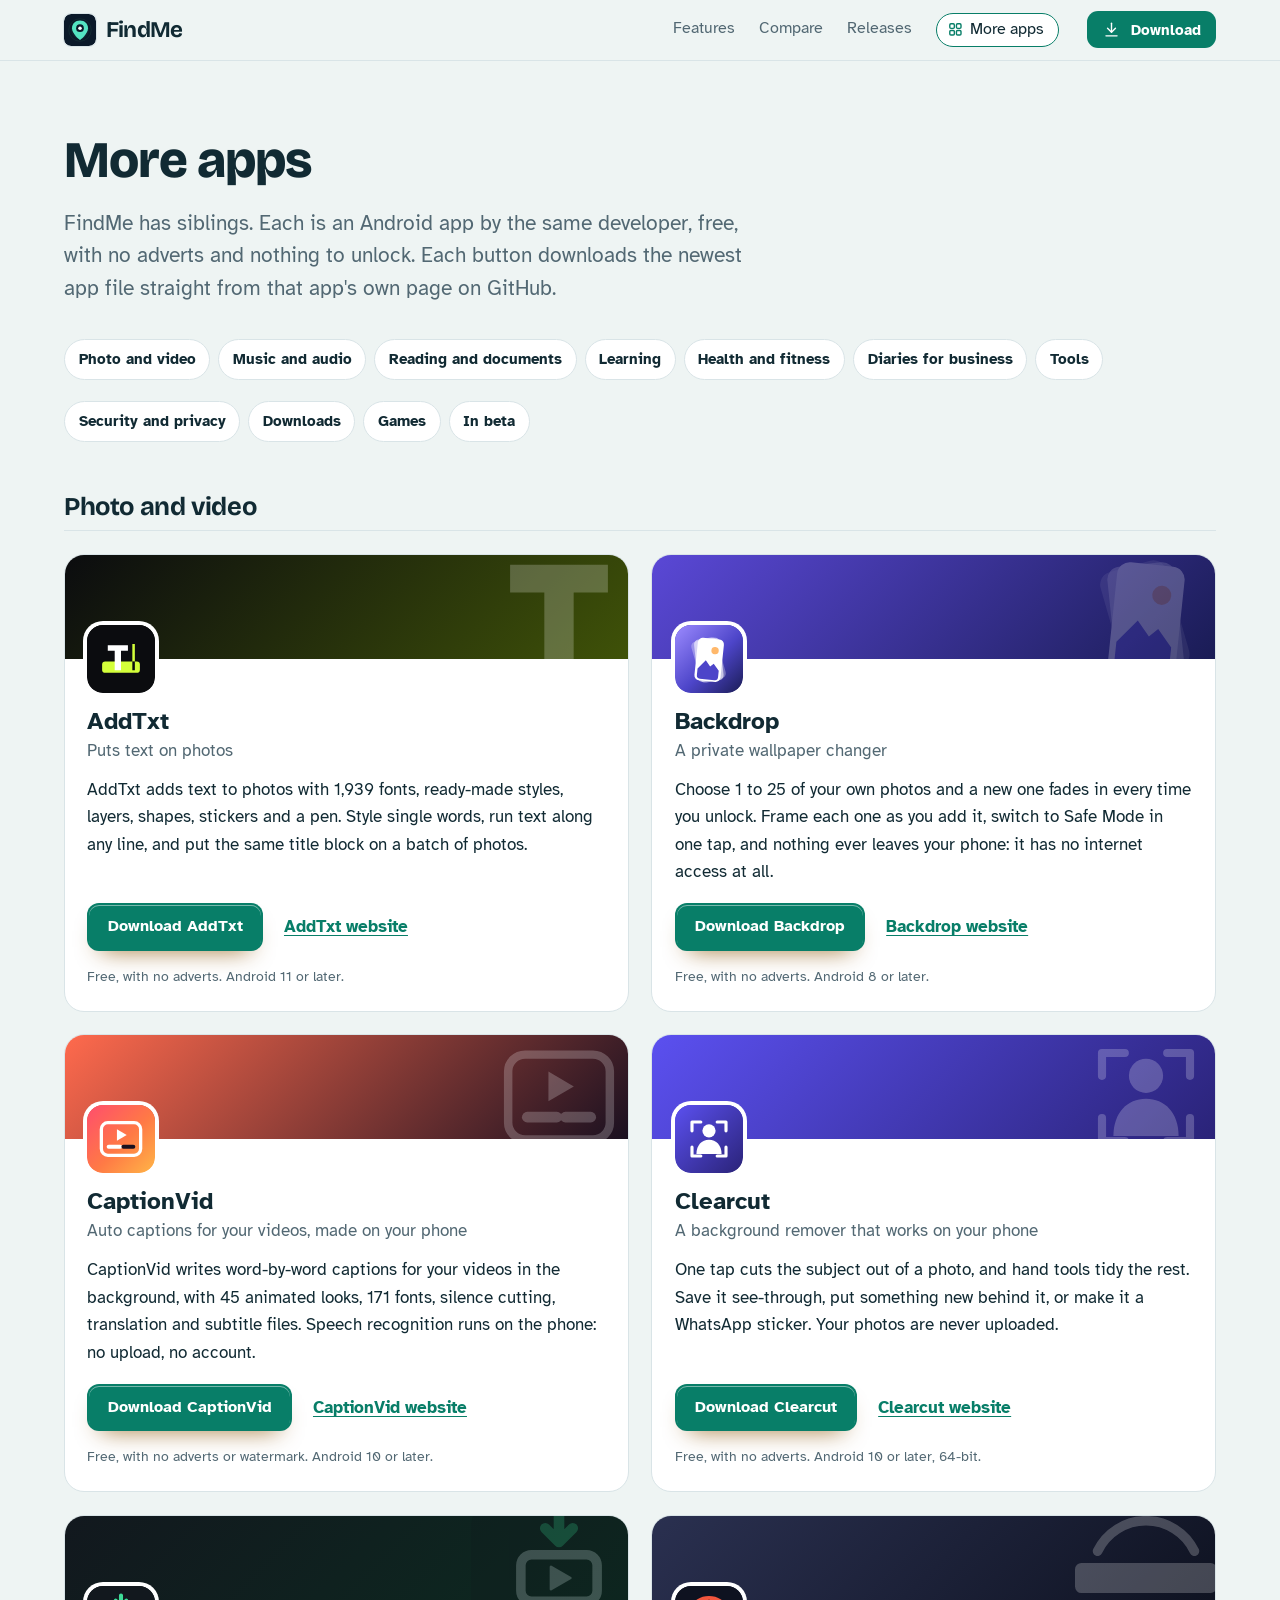
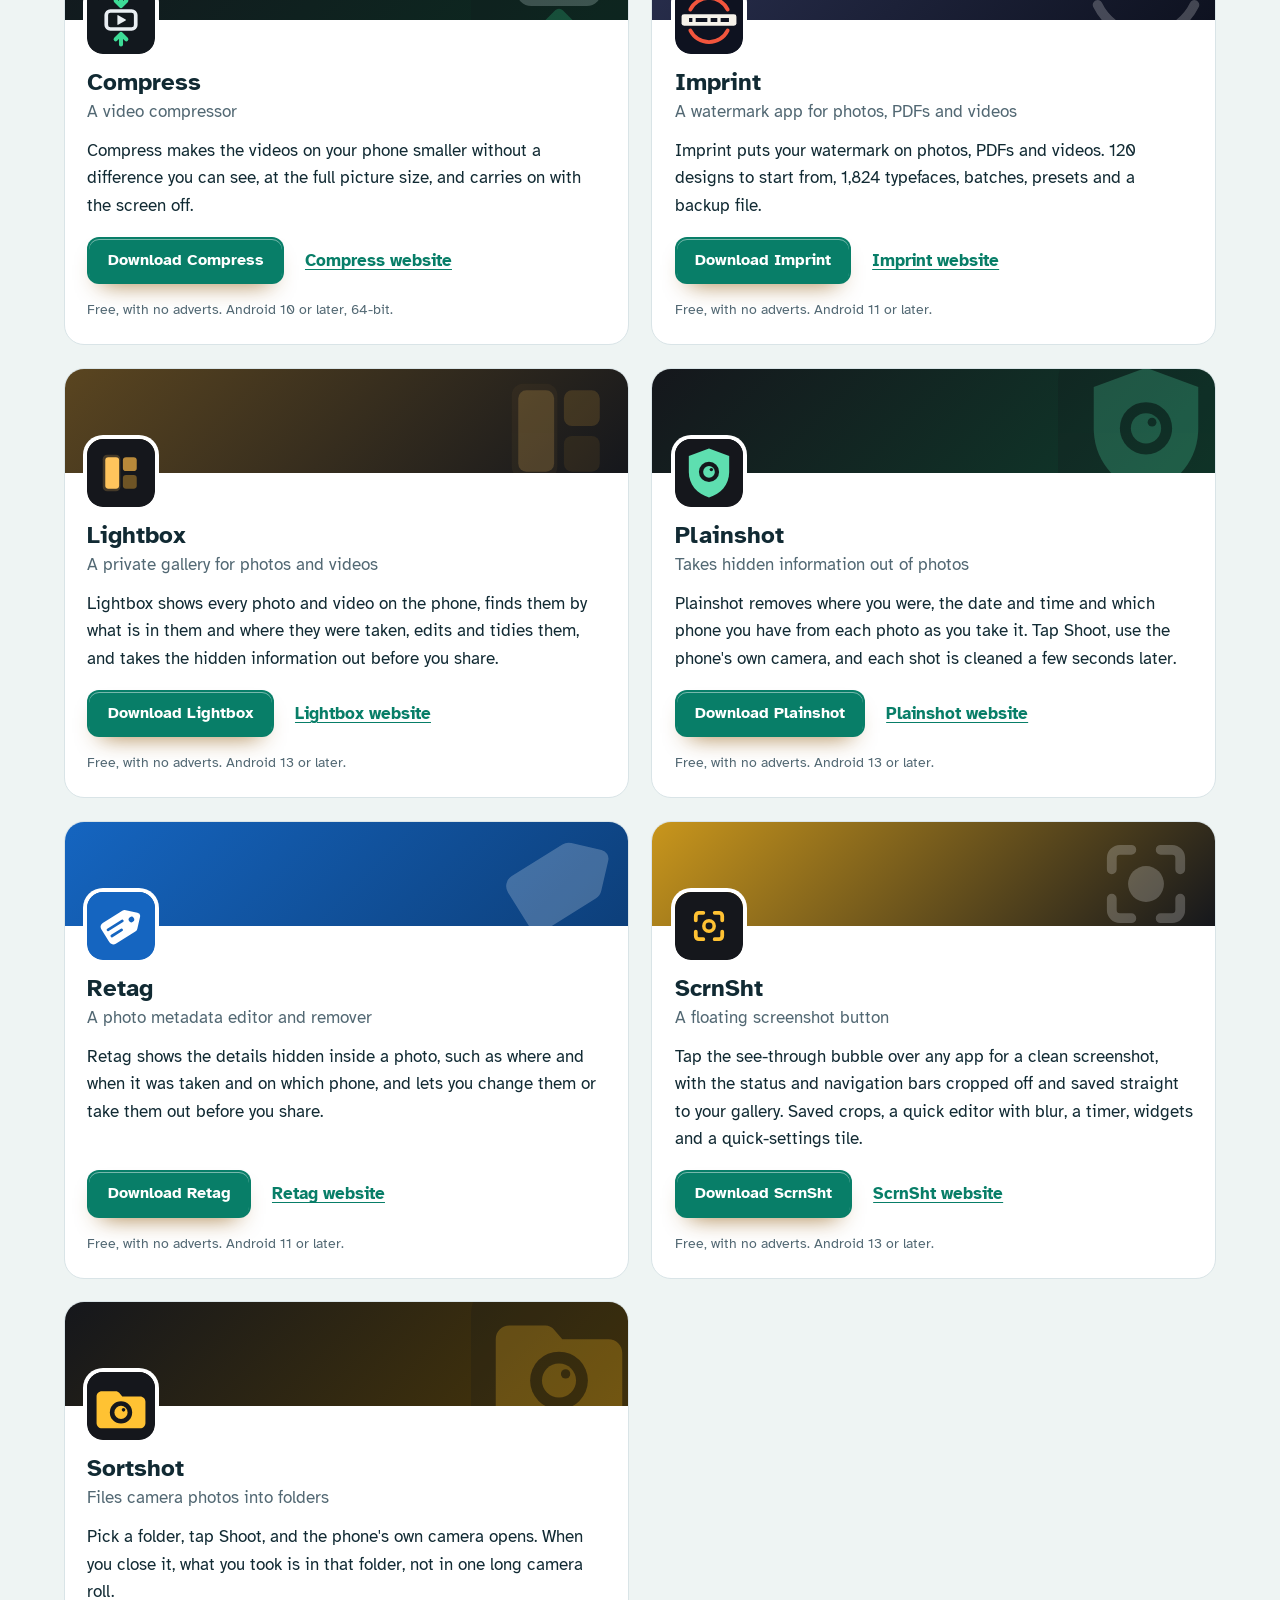
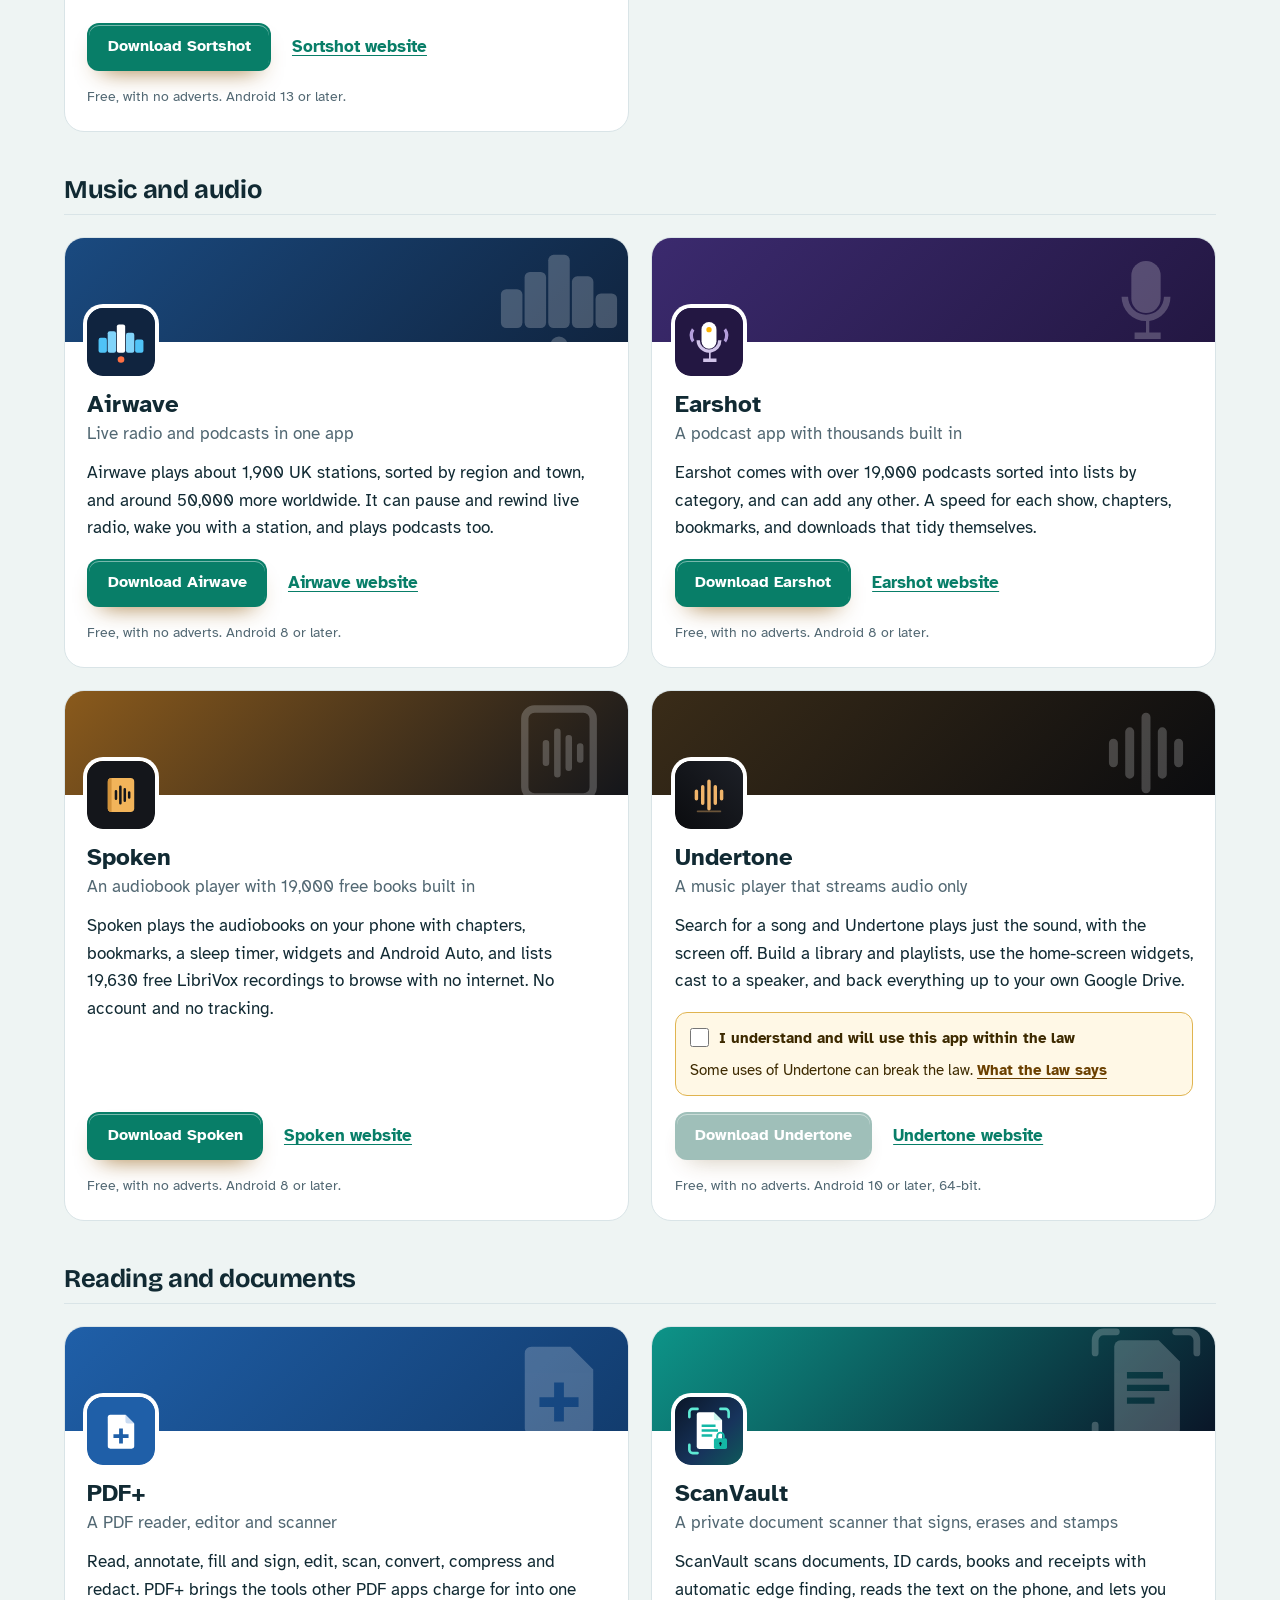
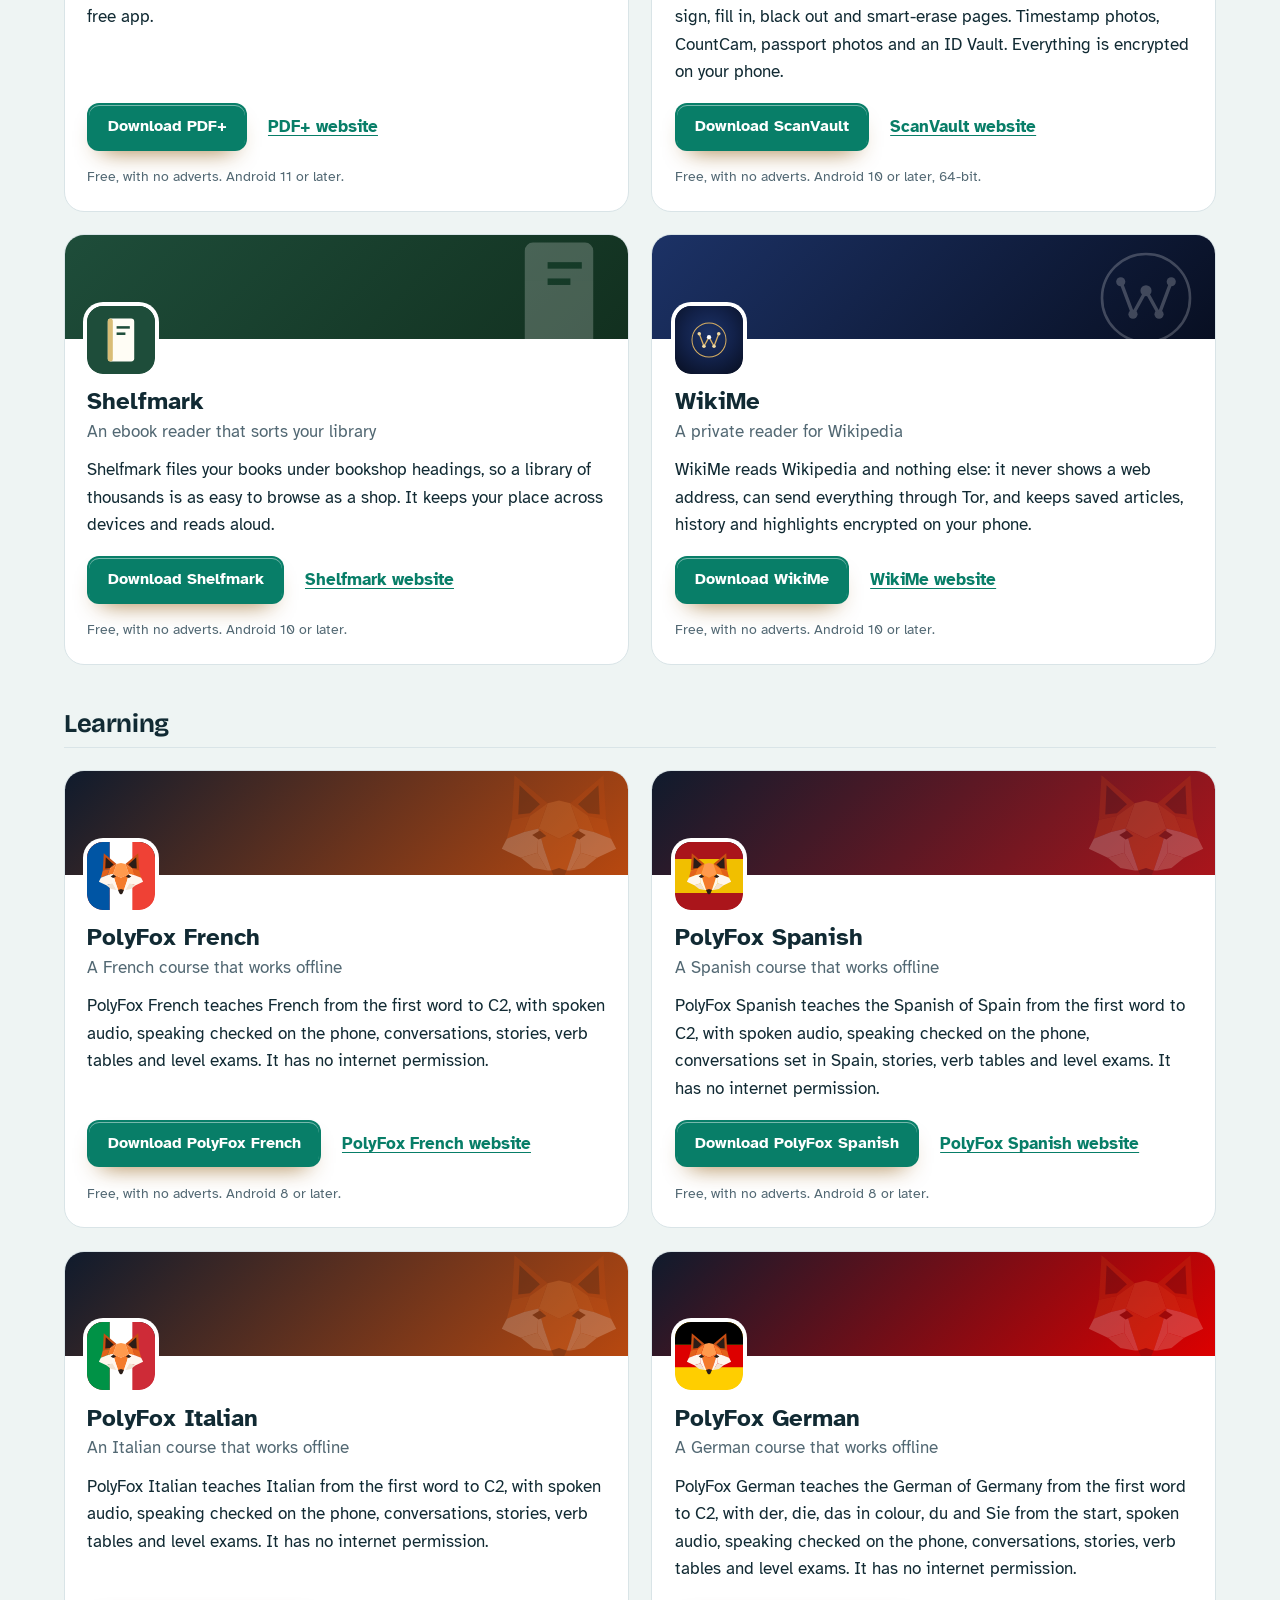
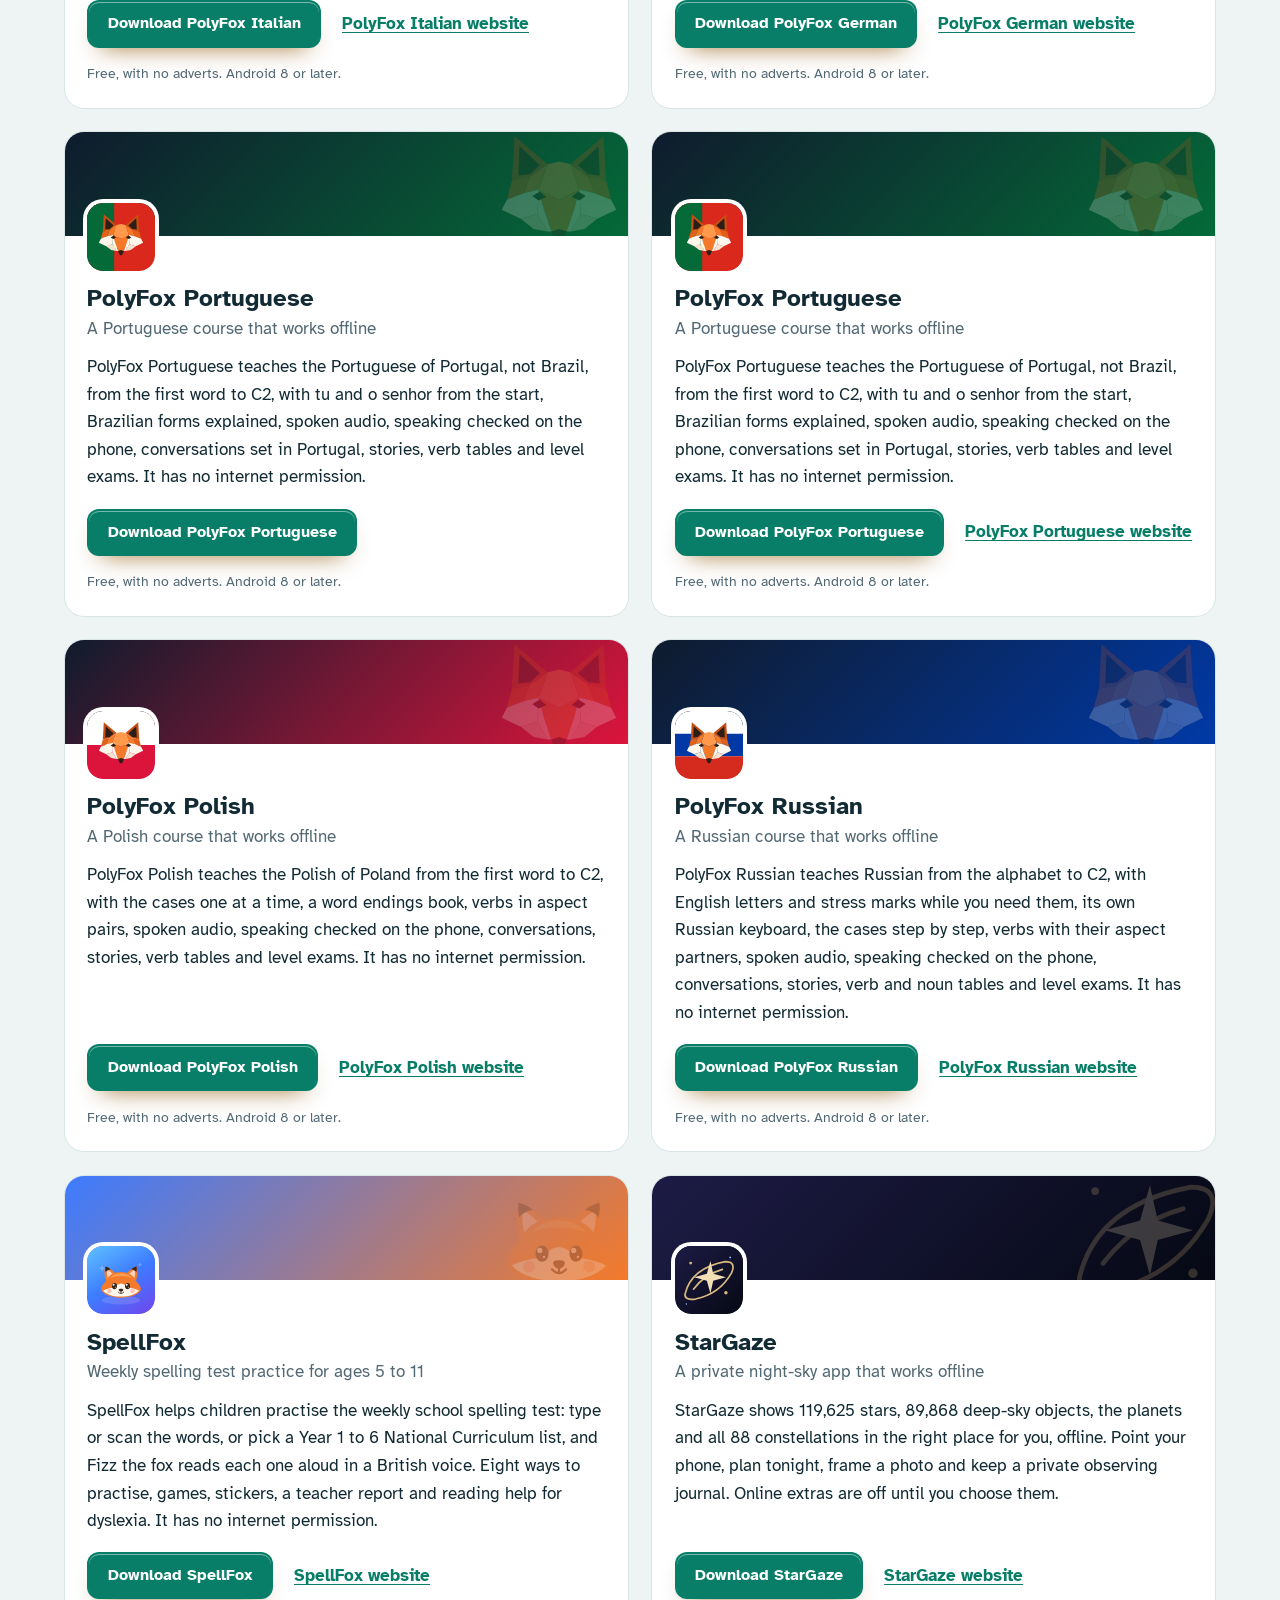
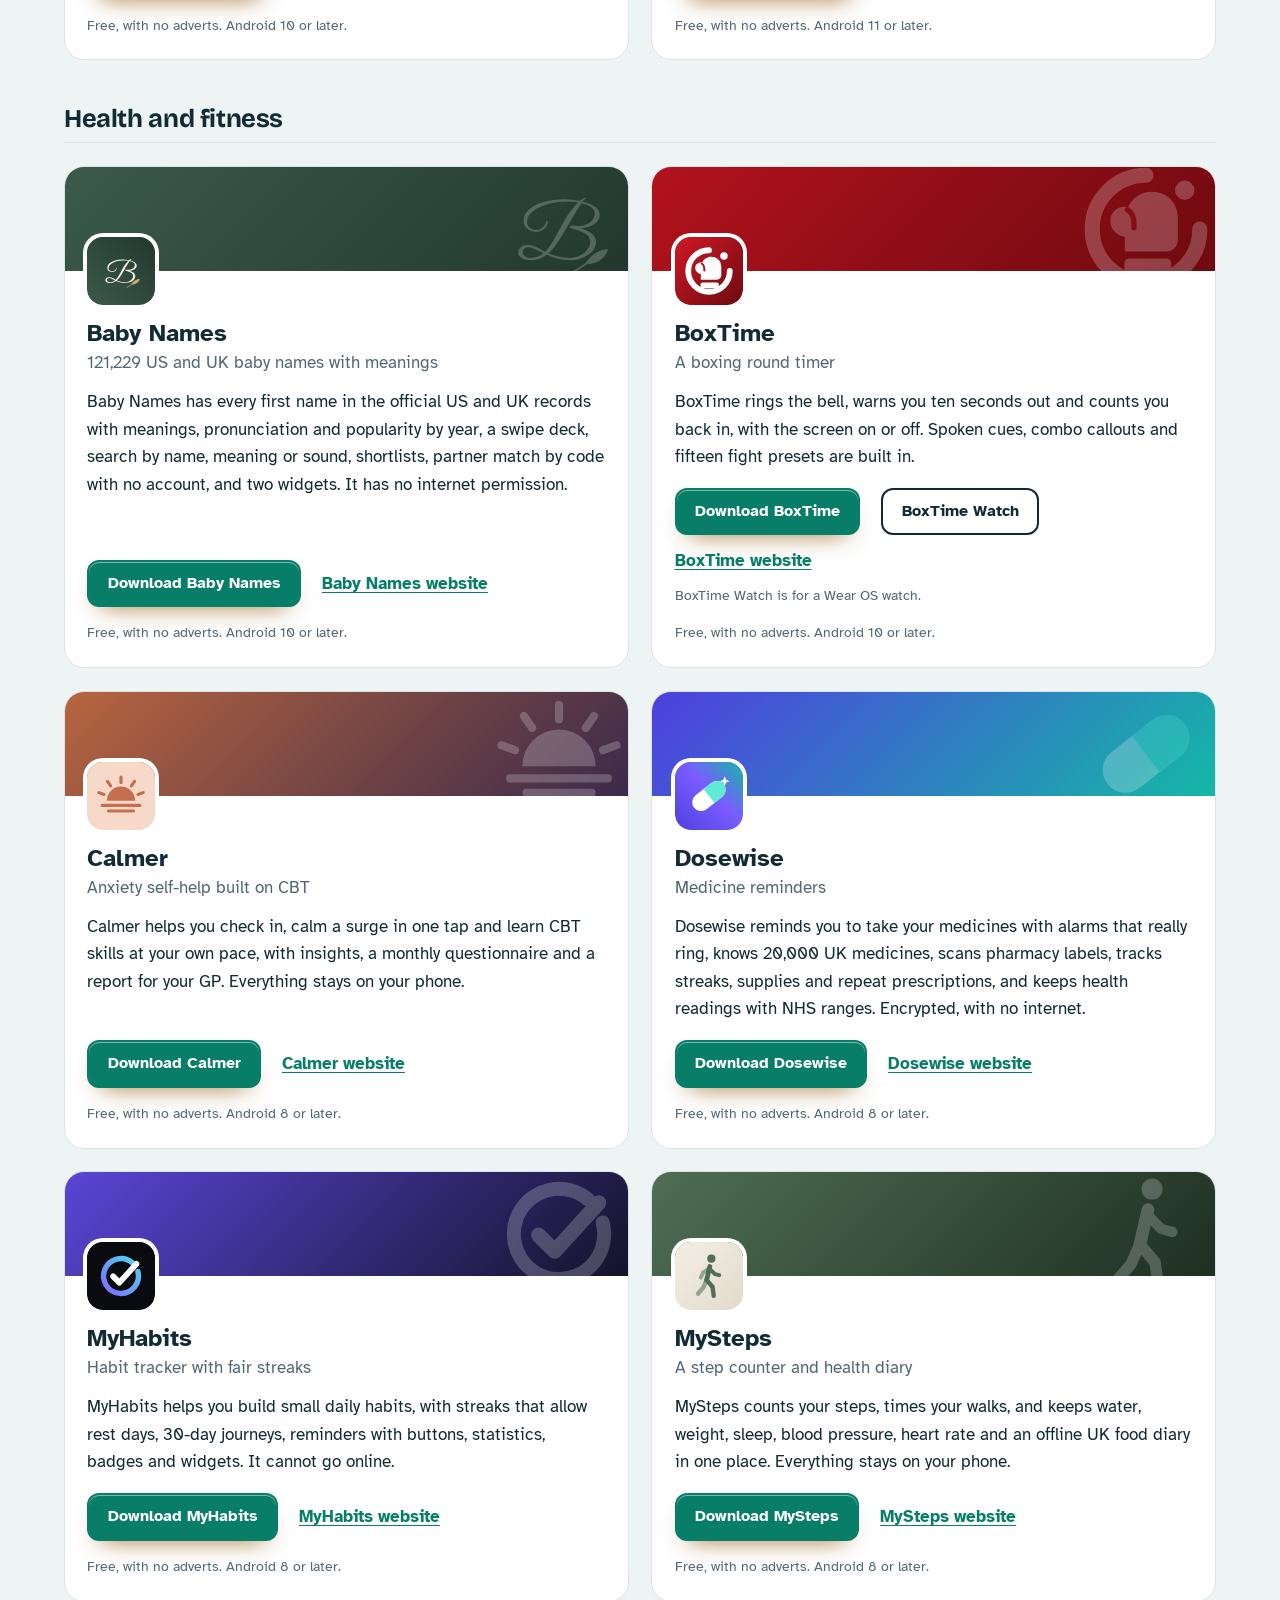
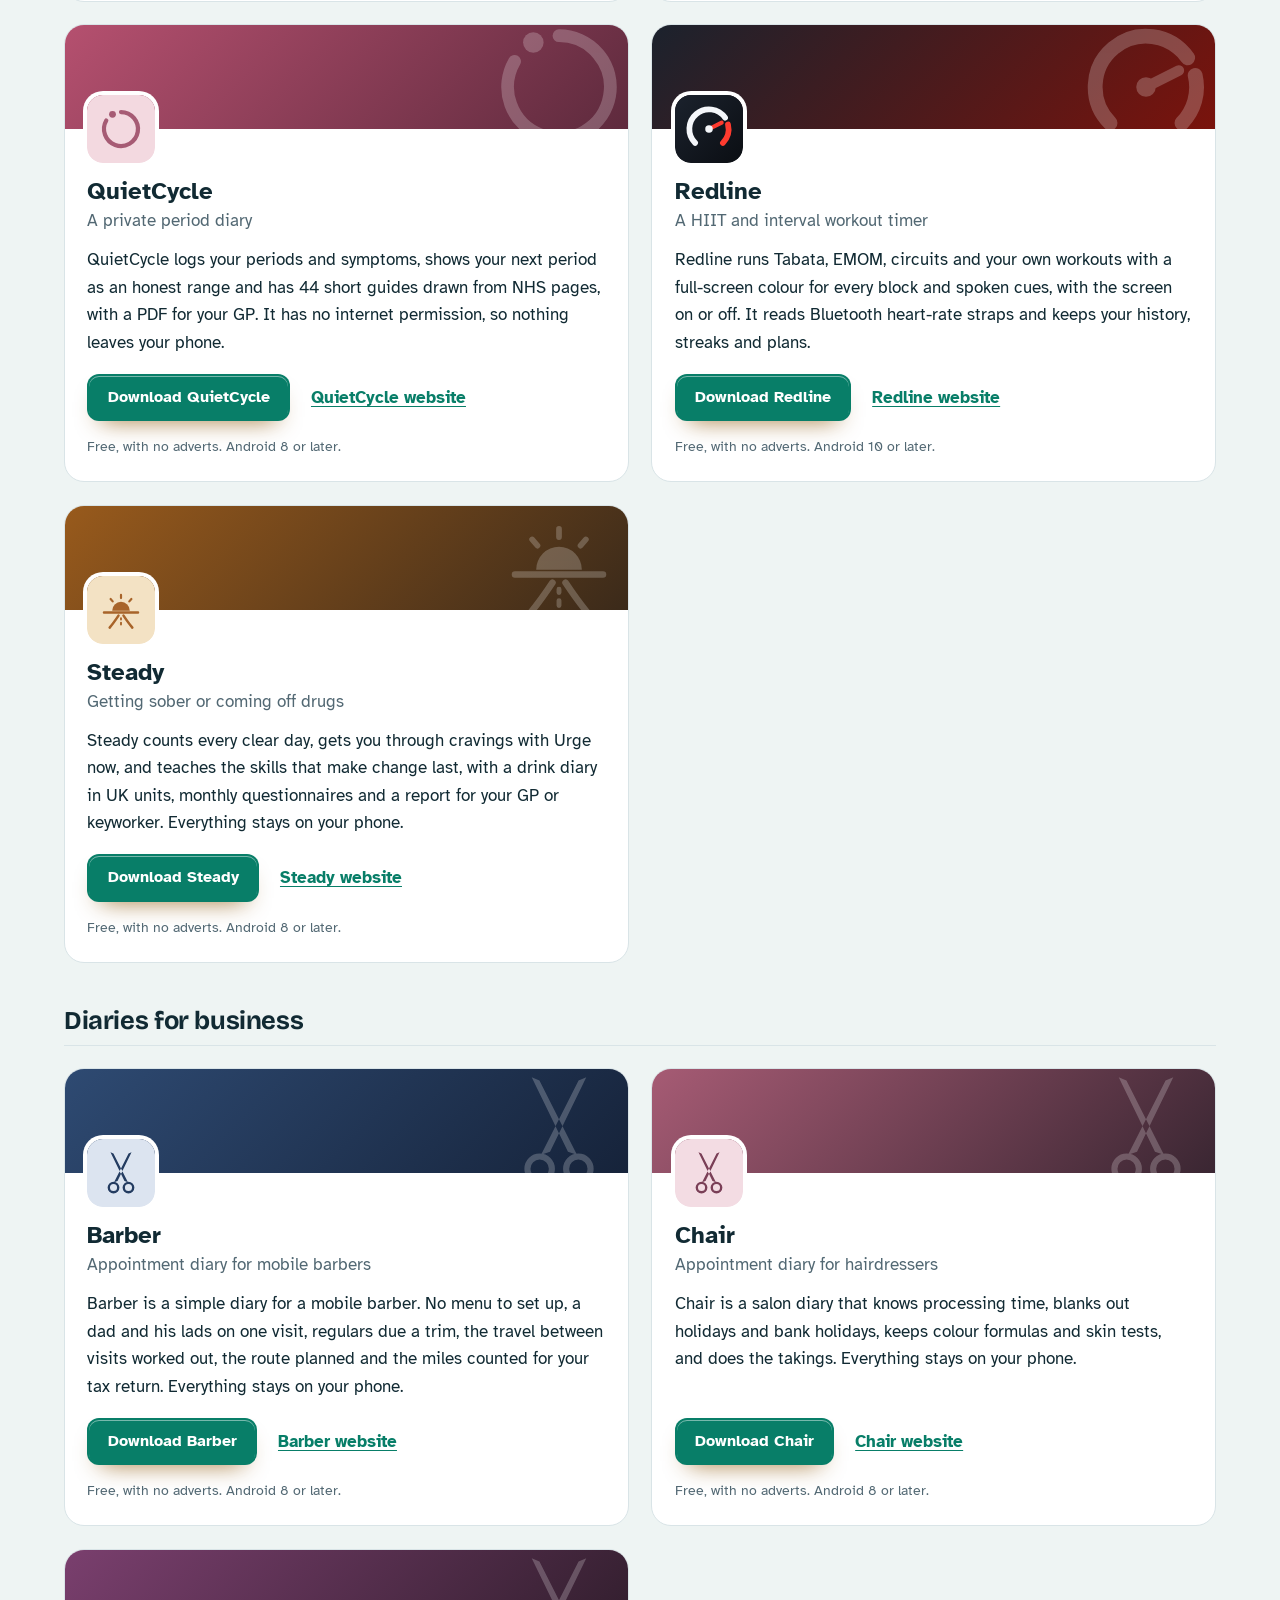
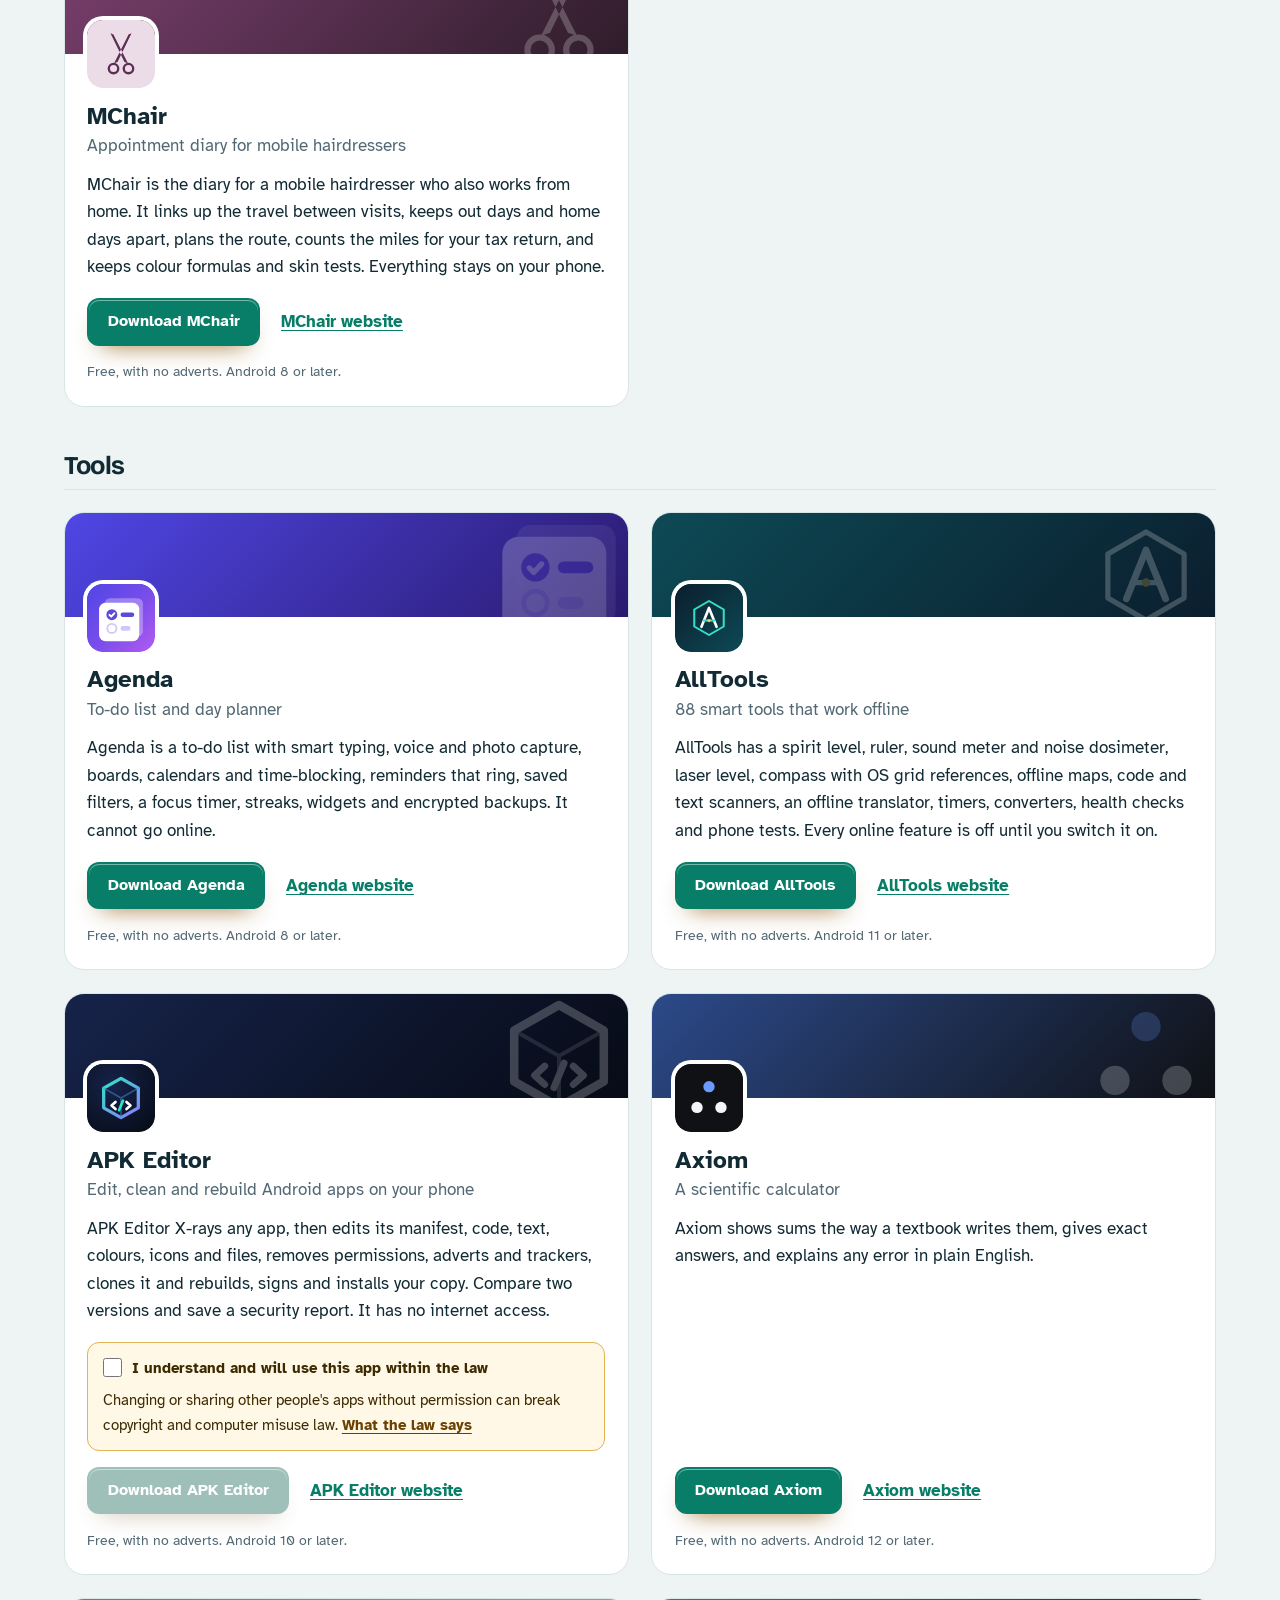
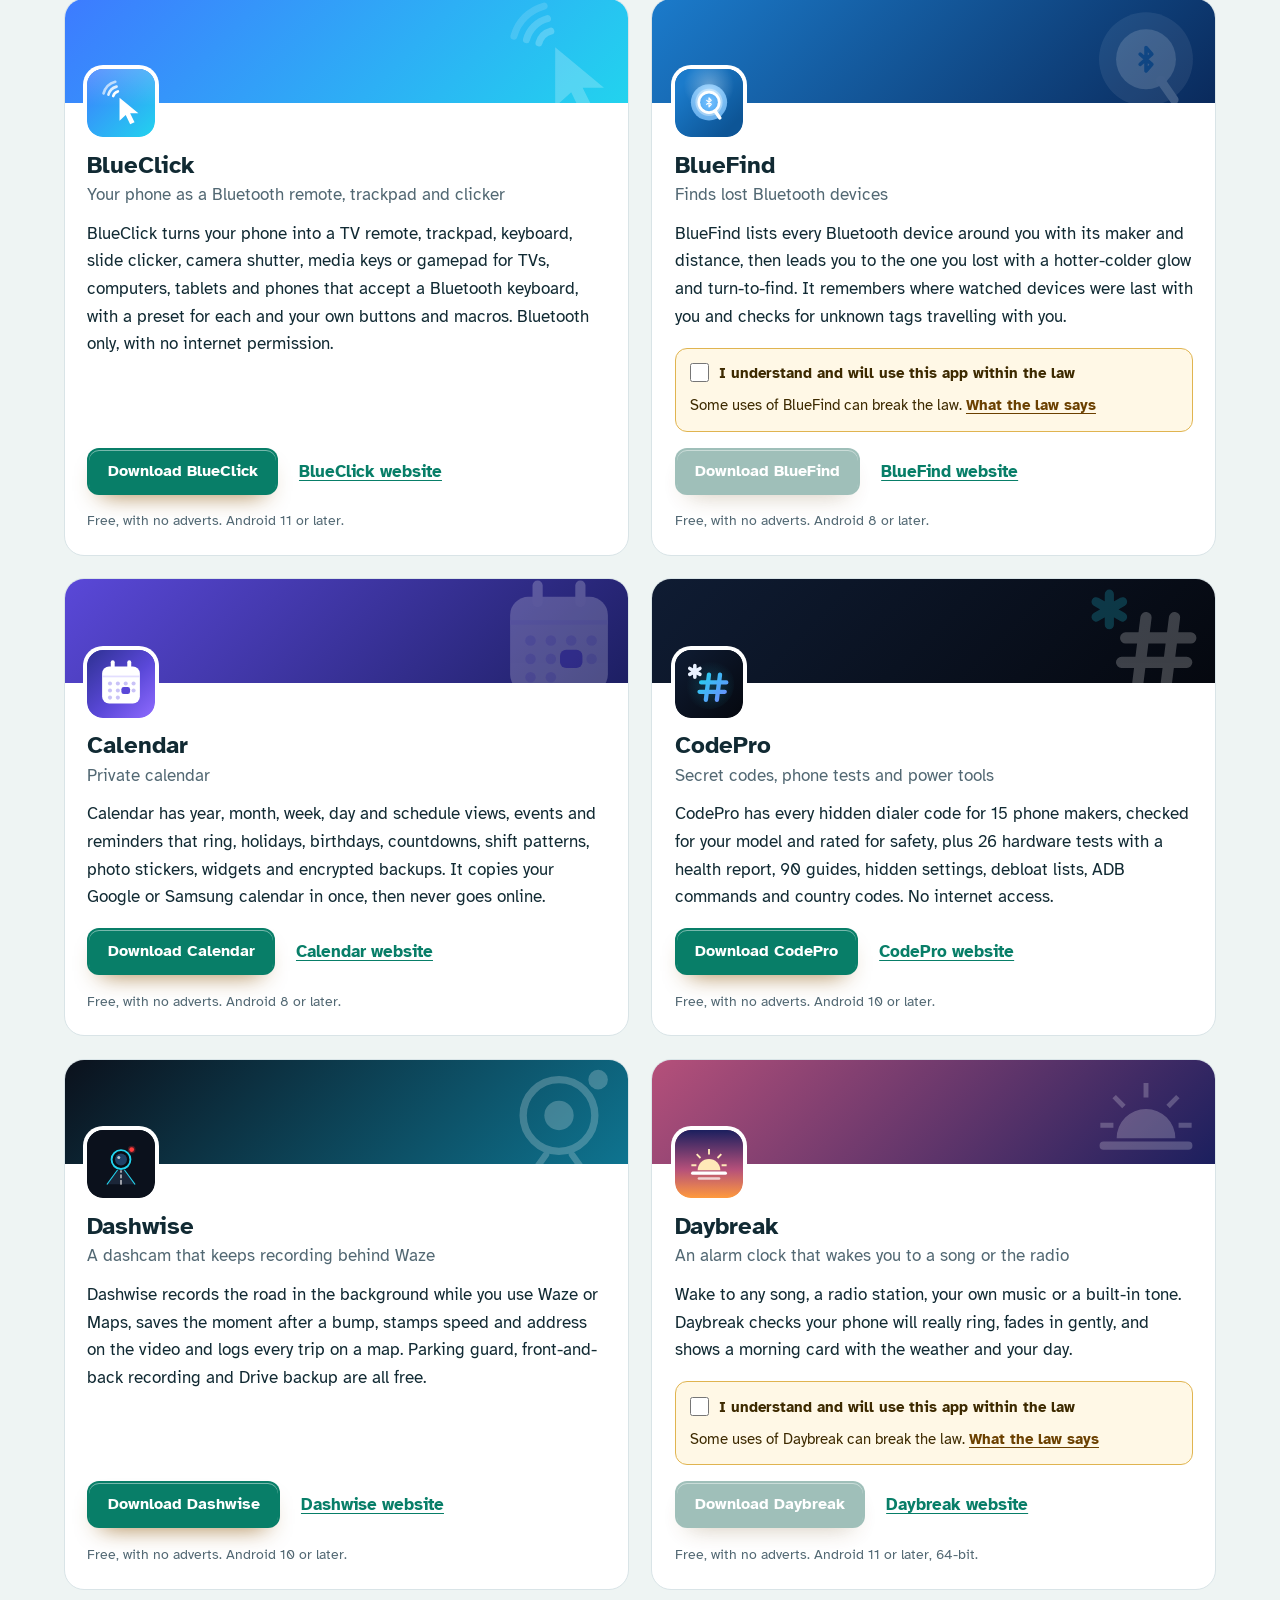
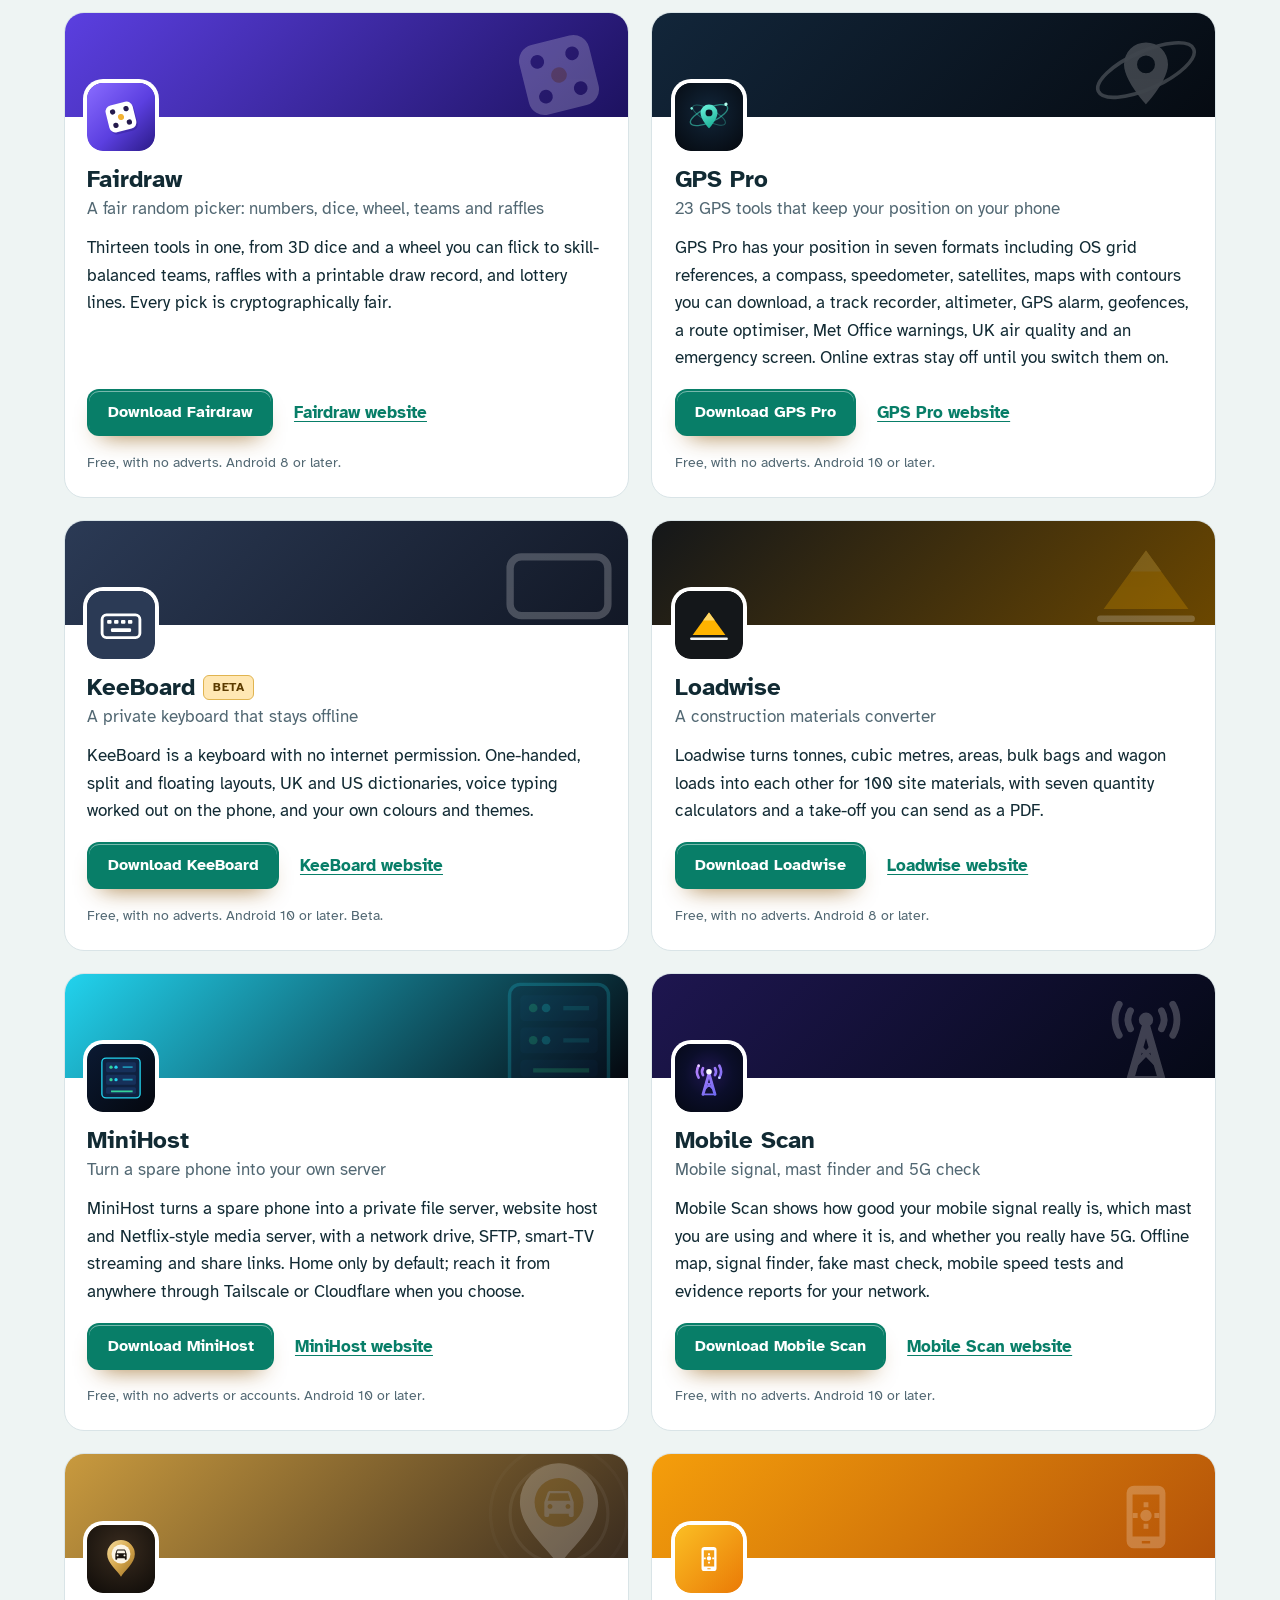
==== commit cc7e8df1: "More apps: add SpellFox" ====
--- a/more-apps.html
+++ b/more-apps.html
@@ -4,7 +4,7 @@
 <meta charset="utf-8">
 <meta name="viewport" content="width=device-width, initial-scale=1">
 <title>More free Android apps from the maker of FindMe</title>
-<meta name="description" content="All 98 free Android apps from the maker of FindMe, in one list by category, each with its download and a link to its website.">
+<meta name="description" content="All 99 free Android apps from the maker of FindMe, in one list by category, each with its download and a link to its website.">
 <meta name="author" content="Jonathan Jackson">
 <link rel="canonical" href="https://customgpter.github.io/findme/more-apps.html">
 <meta name="theme-color" content="#eef4f3" media="(prefers-color-scheme: light)">
@@ -12,7 +12,7 @@
 <meta property="og:type" content="website">
 <meta property="og:site_name" content="FindMe">
 <meta property="og:title" content="More free Android apps from the maker of FindMe">
-<meta property="og:description" content="All 98 free Android apps from the maker of FindMe, in one list by category, each with its download and a link to its website.">
+<meta property="og:description" content="All 99 free Android apps from the maker of FindMe, in one list by category, each with its download and a link to its website.">
 <meta property="og:url" content="https://customgpter.github.io/findme/more-apps.html">
 <meta property="og:image" content="https://customgpter.github.io/findme/assets/og.png">
 <meta property="og:image:width" content="1200">
@@ -26,7 +26,7 @@
 <link rel="preload" href="./assets/fonts/atkinson-hyperlegible-latin-400-normal.woff2" as="font" type="font/woff2" crossorigin>
 <link rel="stylesheet" href="./assets/site.css?v=1">
 <link rel="stylesheet" href="./assets/house.css?v=1">
-<script type="application/ld+json">{"@context":"https://schema.org","@type":"ItemList","name":"Apps from the maker of FindMe","url":"https://customgpter.github.io/findme/more-apps.html","itemListElement":[{"@type":"ListItem","position":1,"name":"AddTxt","url":"https://customgpter.github.io/addtxt/"},{"@type":"ListItem","position":2,"name":"Backdrop","url":"https://customgpter.github.io/backdrop/"},{"@type":"ListItem","position":3,"name":"CaptionVid","url":"https://customgpter.github.io/captionvid/"},{"@type":"ListItem","position":4,"name":"Clearcut","url":"https://customgpter.github.io/clearcut/"},{"@type":"ListItem","position":5,"name":"Compress","url":"https://customgpter.github.io/compress/"},{"@type":"ListItem","position":6,"name":"Imprint","url":"https://customgpter.github.io/imprint/"},{"@type":"ListItem","position":7,"name":"Lightbox","url":"https://customgpter.github.io/lightbox/"},{"@type":"ListItem","position":8,"name":"Plainshot","url":"https://customgpter.github.io/plainshot/"},{"@type":"ListItem","position":9,"name":"Retag","url":"https://customgpter.github.io/retag/"},{"@type":"ListItem","position":10,"name":"ScrnSht","url":"https://customgpter.github.io/scrnsht/"},{"@type":"ListItem","position":11,"name":"Sortshot","url":"https://customgpter.github.io/sortshot/"},{"@type":"ListItem","position":12,"name":"Airwave","url":"https://customgpter.github.io/airwave/"},{"@type":"ListItem","position":13,"name":"Earshot","url":"https://customgpter.github.io/earshot/"},{"@type":"ListItem","position":14,"name":"Spoken","url":"https://customgpter.github.io/spoken/"},{"@type":"ListItem","position":15,"name":"Undertone","url":"https://customgpter.github.io/undertone/"},{"@type":"ListItem","position":16,"name":"PDF+","url":"https://customgpter.github.io/pdfplus/"},{"@type":"ListItem","position":17,"name":"ScanVault","url":"https://customgpter.github.io/scanvault/"},{"@type":"ListItem","position":18,"name":"Shelfmark","url":"https://customgpter.github.io/shelfmark/"},{"@type":"ListItem","position":19,"name":"WikiMe","url":"https://customgpter.github.io/wikime/"},{"@type":"ListItem","position":20,"name":"PolyFox French","url":"https://customgpter.github.io/polyfox/"},{"@type":"ListItem","position":21,"name":"PolyFox German","url":"https://customgpter.github.io/polyfox-german/"},{"@type":"ListItem","position":22,"name":"PolyFox Portuguese","url":"https://customgpter.github.io/polyfox-portuguese/"},{"@type":"ListItem","position":23,"name":"PolyFox Polish","url":"https://customgpter.github.io/polyfox-polish/"},{"@type":"ListItem","position":24,"name":"PolyFox Russian","url":"https://customgpter.github.io/polyfox-russian/"},{"@type":"ListItem","position":25,"name":"StarGaze","url":"https://customgpter.github.io/stargaze/"},{"@type":"ListItem","position":26,"name":"Baby Names","url":"https://customgpter.github.io/babynames/"},{"@type":"ListItem","position":27,"name":"BoxTime","url":"https://customgpter.github.io/boxtime/"},{"@type":"ListItem","position":28,"name":"Calmer","url":"https://customgpter.github.io/calmer/"},{"@type":"ListItem","position":29,"name":"Dosewise","url":"https://customgpter.github.io/dosewise/"},{"@type":"ListItem","position":30,"name":"MyHabits","url":"https://customgpter.github.io/myhabits/"},{"@type":"ListItem","position":31,"name":"MySteps","url":"https://customgpter.github.io/mysteps/"},{"@type":"ListItem","position":32,"name":"QuietCycle","url":"https://customgpter.github.io/quietcycle/"},{"@type":"ListItem","position":33,"name":"Redline","url":"https://customgpter.github.io/redline/"},{"@type":"ListItem","position":34,"name":"Steady","url":"https://customgpter.github.io/steady/"},{"@type":"ListItem","position":35,"name":"Barber","url":"https://customgpter.github.io/barber/"},{"@type":"ListItem","position":36,"name":"Chair","url":"https://customgpter.github.io/chair/"},{"@type":"ListItem","position":37,"name":"MChair","url":"https://customgpter.github.io/mchair/"},{"@type":"ListItem","position":38,"name":"Agenda","url":"https://customgpter.github.io/agenda/"},{"@type":"ListItem","position":39,"name":"AllTools","url":"https://customgpter.github.io/alltools/"},{"@type":"ListItem","position":40,"name":"APK Editor","url":"https://customgpter.github.io/apkeditor/"},{"@type":"ListItem","position":41,"name":"Axiom","url":"https://customgpter.github.io/axiom/"},{"@type":"ListItem","position":42,"name":"BlueClick","url":"https://customgpter.github.io/blueclick/"},{"@type":"ListItem","position":43,"name":"BlueFind","url":"https://customgpter.github.io/bluefind/"},{"@type":"ListItem","position":44,"name":"Calendar","url":"https://customgpter.github.io/calendar/"},{"@type":"ListItem","position":45,"name":"CodePro","url":"https://customgpter.github.io/codepro/"},{"@type":"ListItem","position":46,"name":"Dashwise","url":"https://customgpter.github.io/dashwise/"},{"@type":"ListItem","position":47,"name":"Daybreak","url":"https://customgpter.github.io/daybreak/"},{"@type":"ListItem","position":48,"name":"Fairdraw","url":"https://customgpter.github.io/fairdraw/"},{"@type":"ListItem","position":49,"name":"GPS Pro","url":"https://customgpter.github.io/gpspro/"},{"@type":"ListItem","position":50,"name":"KeeBoard","url":"https://customgpter.github.io/keeboard/"},{"@type":"ListItem","position":51,"name":"Loadwise","url":"https://customgpter.github.io/loadwise/"},{"@type":"ListItem","position":52,"name":"MiniHost","url":"https://customgpter.github.io/minihost/"},{"@type":"ListItem","position":53,"name":"Mobile Scan","url":"https://customgpter.github.io/mobilescan/"},{"@type":"ListItem","position":54,"name":"Parkwise","url":"https://customgpter.github.io/parkwise/"},{"@type":"ListItem","position":55,"name":"Pocketmind","url":"https://customgpter.github.io/pocketmind/"},{"@type":"ListItem","position":56,"name":"Refine","url":"https://customgpter.github.io/refine/"},{"@type":"ListItem","position":57,"name":"Shiftwise","url":"https://customgpter.github.io/shiftwise/"},{"@type":"ListItem","position":58,"name":"SimpleCalc","url":"https://customgpter.github.io/simplecalc/"},{"@type":"ListItem","position":59,"name":"Skyline","url":"https://customgpter.github.io/skyline/"},{"@type":"ListItem","position":60,"name":"Slipway","url":"https://customgpter.github.io/slipway/"},{"@type":"ListItem","position":61,"name":"Tagger","url":"https://customgpter.github.io/tagger/"},{"@type":"ListItem","position":62,"name":"TotalClean","url":"https://customgpter.github.io/totalclean/"},{"@type":"ListItem","position":63,"name":"TVLink","url":"https://customgpter.github.io/tvlink/"},{"@type":"ListItem","position":64,"name":"Unbox","url":"https://customgpter.github.io/unbox/"},{"@type":"ListItem","position":65,"name":"WhatsKeep","url":"https://customgpter.github.io/whatskeep/"},{"@type":"ListItem","position":66,"name":"WiFi Scan","url":"https://customgpter.github.io/wifiscan/"},{"@type":"ListItem","position":67,"name":"Auditly","url":"https://customgpter.github.io/auditly/"},{"@type":"ListItem","position":68,"name":"Backchannel","url":"https://customgpter.github.io/backchannel/"},{"@type":"ListItem","position":69,"name":"ENotes","url":"https://customgpter.github.io/enotes/"},{"@type":"ListItem","position":70,"name":"FindMe","url":"https://customgpter.github.io/findme/"},{"@type":"ListItem","position":71,"name":"iLock","url":"https://customgpter.github.io/ilock/"},{"@type":"ListItem","position":72,"name":"ImSafe","url":"https://customgpter.github.io/imsafe/"},{"@type":"ListItem","position":73,"name":"IShred","url":"https://customgpter.github.io/ishred/"},{"@type":"ListItem","position":74,"name":"LockBox","url":"https://customgpter.github.io/lockbox/"},{"@type":"ListItem","position":75,"name":"PassVault","url":"https://customgpter.github.io/passvault/"},{"@type":"ListItem","position":76,"name":"SpyFind","url":"https://customgpter.github.io/spyfind/"},{"@type":"ListItem","position":77,"name":"TextWipe","url":"https://customgpter.github.io/textwipe/"},{"@type":"ListItem","position":78,"name":"Tracewire","url":"https://customgpter.github.io/tracewire/"},{"@type":"ListItem","position":79,"name":"Vigil","url":"https://customgpter.github.io/vigil/"},{"@type":"ListItem","position":80,"name":"Grab","url":"https://customgpter.github.io/grab/"},{"@type":"ListItem","position":81,"name":"Swarm","url":"https://customgpter.github.io/swarm/"},{"@type":"ListItem","position":82,"name":"Plane Games","url":"https://customgpter.github.io/plane-games/"},{"@type":"ListItem","position":83,"name":"Ninefold","url":"https://customgpter.github.io/ninefold/"},{"@type":"ListItem","position":84,"name":"Cubewise","url":"https://customgpter.github.io/cubewise/"},{"@type":"ListItem","position":85,"name":"Tilewise","url":"https://customgpter.github.io/tilewise/"},{"@type":"ListItem","position":86,"name":"Letterwise","url":"https://customgpter.github.io/letterwise/"},{"@type":"ListItem","position":87,"name":"Kingside","url":"https://customgpter.github.io/kingside/"},{"@type":"ListItem","position":88,"name":"Deckhand","url":"https://customgpter.github.io/deckhand/"},{"@type":"ListItem","position":89,"name":"SNESForge","url":"https://customgpter.github.io/snesforge/"},{"@type":"ListItem","position":90,"name":"Fame Boy","url":"https://customgpter.github.io/fameboy/"},{"@type":"ListItem","position":91,"name":"PSPPro","url":"https://customgpter.github.io/psppro/"},{"@type":"ListItem","position":92,"name":"MegaGen","url":"https://customgpter.github.io/megagen/"},{"@type":"ListItem","position":93,"name":"QVR","url":"https://customgpter.github.io/qvr/"},{"@type":"ListItem","position":94,"name":"QVR Watch","url":"https://customgpter.github.io/qvr-watch/"},{"@type":"ListItem","position":95,"name":"QVRLite","url":"https://customgpter.github.io/qvrlite/"},{"@type":"ListItem","position":96,"name":"Onionz","url":"https://customgpter.github.io/onionz/"},{"@type":"ListItem","position":97,"name":"OnionzWeb","url":"https://customgpter.github.io/onionzweb/"}]}</script>
+<script type="application/ld+json">{"@context":"https://schema.org","@type":"ItemList","name":"Apps from the maker of FindMe","url":"https://customgpter.github.io/findme/more-apps.html","itemListElement":[{"@type":"ListItem","position":1,"name":"AddTxt","url":"https://customgpter.github.io/addtxt/"},{"@type":"ListItem","position":2,"name":"Backdrop","url":"https://customgpter.github.io/backdrop/"},{"@type":"ListItem","position":3,"name":"CaptionVid","url":"https://customgpter.github.io/captionvid/"},{"@type":"ListItem","position":4,"name":"Clearcut","url":"https://customgpter.github.io/clearcut/"},{"@type":"ListItem","position":5,"name":"Compress","url":"https://customgpter.github.io/compress/"},{"@type":"ListItem","position":6,"name":"Imprint","url":"https://customgpter.github.io/imprint/"},{"@type":"ListItem","position":7,"name":"Lightbox","url":"https://customgpter.github.io/lightbox/"},{"@type":"ListItem","position":8,"name":"Plainshot","url":"https://customgpter.github.io/plainshot/"},{"@type":"ListItem","position":9,"name":"Retag","url":"https://customgpter.github.io/retag/"},{"@type":"ListItem","position":10,"name":"ScrnSht","url":"https://customgpter.github.io/scrnsht/"},{"@type":"ListItem","position":11,"name":"Sortshot","url":"https://customgpter.github.io/sortshot/"},{"@type":"ListItem","position":12,"name":"Airwave","url":"https://customgpter.github.io/airwave/"},{"@type":"ListItem","position":13,"name":"Earshot","url":"https://customgpter.github.io/earshot/"},{"@type":"ListItem","position":14,"name":"Spoken","url":"https://customgpter.github.io/spoken/"},{"@type":"ListItem","position":15,"name":"Undertone","url":"https://customgpter.github.io/undertone/"},{"@type":"ListItem","position":16,"name":"PDF+","url":"https://customgpter.github.io/pdfplus/"},{"@type":"ListItem","position":17,"name":"ScanVault","url":"https://customgpter.github.io/scanvault/"},{"@type":"ListItem","position":18,"name":"Shelfmark","url":"https://customgpter.github.io/shelfmark/"},{"@type":"ListItem","position":19,"name":"WikiMe","url":"https://customgpter.github.io/wikime/"},{"@type":"ListItem","position":20,"name":"PolyFox French","url":"https://customgpter.github.io/polyfox/"},{"@type":"ListItem","position":21,"name":"PolyFox German","url":"https://customgpter.github.io/polyfox-german/"},{"@type":"ListItem","position":22,"name":"PolyFox Portuguese","url":"https://customgpter.github.io/polyfox-portuguese/"},{"@type":"ListItem","position":23,"name":"PolyFox Polish","url":"https://customgpter.github.io/polyfox-polish/"},{"@type":"ListItem","position":24,"name":"PolyFox Russian","url":"https://customgpter.github.io/polyfox-russian/"},{"@type":"ListItem","position":25,"name":"SpellFox","url":"https://customgpter.github.io/spellfox/"},{"@type":"ListItem","position":26,"name":"StarGaze","url":"https://customgpter.github.io/stargaze/"},{"@type":"ListItem","position":27,"name":"Baby Names","url":"https://customgpter.github.io/babynames/"},{"@type":"ListItem","position":28,"name":"BoxTime","url":"https://customgpter.github.io/boxtime/"},{"@type":"ListItem","position":29,"name":"Calmer","url":"https://customgpter.github.io/calmer/"},{"@type":"ListItem","position":30,"name":"Dosewise","url":"https://customgpter.github.io/dosewise/"},{"@type":"ListItem","position":31,"name":"MyHabits","url":"https://customgpter.github.io/myhabits/"},{"@type":"ListItem","position":32,"name":"MySteps","url":"https://customgpter.github.io/mysteps/"},{"@type":"ListItem","position":33,"name":"QuietCycle","url":"https://customgpter.github.io/quietcycle/"},{"@type":"ListItem","position":34,"name":"Redline","url":"https://customgpter.github.io/redline/"},{"@type":"ListItem","position":35,"name":"Steady","url":"https://customgpter.github.io/steady/"},{"@type":"ListItem","position":36,"name":"Barber","url":"https://customgpter.github.io/barber/"},{"@type":"ListItem","position":37,"name":"Chair","url":"https://customgpter.github.io/chair/"},{"@type":"ListItem","position":38,"name":"MChair","url":"https://customgpter.github.io/mchair/"},{"@type":"ListItem","position":39,"name":"Agenda","url":"https://customgpter.github.io/agenda/"},{"@type":"ListItem","position":40,"name":"AllTools","url":"https://customgpter.github.io/alltools/"},{"@type":"ListItem","position":41,"name":"APK Editor","url":"https://customgpter.github.io/apkeditor/"},{"@type":"ListItem","position":42,"name":"Axiom","url":"https://customgpter.github.io/axiom/"},{"@type":"ListItem","position":43,"name":"BlueClick","url":"https://customgpter.github.io/blueclick/"},{"@type":"ListItem","position":44,"name":"BlueFind","url":"https://customgpter.github.io/bluefind/"},{"@type":"ListItem","position":45,"name":"Calendar","url":"https://customgpter.github.io/calendar/"},{"@type":"ListItem","position":46,"name":"CodePro","url":"https://customgpter.github.io/codepro/"},{"@type":"ListItem","position":47,"name":"Dashwise","url":"https://customgpter.github.io/dashwise/"},{"@type":"ListItem","position":48,"name":"Daybreak","url":"https://customgpter.github.io/daybreak/"},{"@type":"ListItem","position":49,"name":"Fairdraw","url":"https://customgpter.github.io/fairdraw/"},{"@type":"ListItem","position":50,"name":"GPS Pro","url":"https://customgpter.github.io/gpspro/"},{"@type":"ListItem","position":51,"name":"KeeBoard","url":"https://customgpter.github.io/keeboard/"},{"@type":"ListItem","position":52,"name":"Loadwise","url":"https://customgpter.github.io/loadwise/"},{"@type":"ListItem","position":53,"name":"MiniHost","url":"https://customgpter.github.io/minihost/"},{"@type":"ListItem","position":54,"name":"Mobile Scan","url":"https://customgpter.github.io/mobilescan/"},{"@type":"ListItem","position":55,"name":"Parkwise","url":"https://customgpter.github.io/parkwise/"},{"@type":"ListItem","position":56,"name":"Pocketmind","url":"https://customgpter.github.io/pocketmind/"},{"@type":"ListItem","position":57,"name":"Refine","url":"https://customgpter.github.io/refine/"},{"@type":"ListItem","position":58,"name":"Shiftwise","url":"https://customgpter.github.io/shiftwise/"},{"@type":"ListItem","position":59,"name":"SimpleCalc","url":"https://customgpter.github.io/simplecalc/"},{"@type":"ListItem","position":60,"name":"Skyline","url":"https://customgpter.github.io/skyline/"},{"@type":"ListItem","position":61,"name":"Slipway","url":"https://customgpter.github.io/slipway/"},{"@type":"ListItem","position":62,"name":"Tagger","url":"https://customgpter.github.io/tagger/"},{"@type":"ListItem","position":63,"name":"TotalClean","url":"https://customgpter.github.io/totalclean/"},{"@type":"ListItem","position":64,"name":"TVLink","url":"https://customgpter.github.io/tvlink/"},{"@type":"ListItem","position":65,"name":"Unbox","url":"https://customgpter.github.io/unbox/"},{"@type":"ListItem","position":66,"name":"WhatsKeep","url":"https://customgpter.github.io/whatskeep/"},{"@type":"ListItem","position":67,"name":"WiFi Scan","url":"https://customgpter.github.io/wifiscan/"},{"@type":"ListItem","position":68,"name":"Auditly","url":"https://customgpter.github.io/auditly/"},{"@type":"ListItem","position":69,"name":"Backchannel","url":"https://customgpter.github.io/backchannel/"},{"@type":"ListItem","position":70,"name":"ENotes","url":"https://customgpter.github.io/enotes/"},{"@type":"ListItem","position":71,"name":"FindMe","url":"https://customgpter.github.io/findme/"},{"@type":"ListItem","position":72,"name":"iLock","url":"https://customgpter.github.io/ilock/"},{"@type":"ListItem","position":73,"name":"ImSafe","url":"https://customgpter.github.io/imsafe/"},{"@type":"ListItem","position":74,"name":"IShred","url":"https://customgpter.github.io/ishred/"},{"@type":"ListItem","position":75,"name":"LockBox","url":"https://customgpter.github.io/lockbox/"},{"@type":"ListItem","position":76,"name":"PassVault","url":"https://customgpter.github.io/passvault/"},{"@type":"ListItem","position":77,"name":"SpyFind","url":"https://customgpter.github.io/spyfind/"},{"@type":"ListItem","position":78,"name":"TextWipe","url":"https://customgpter.github.io/textwipe/"},{"@type":"ListItem","position":79,"name":"Tracewire","url":"https://customgpter.github.io/tracewire/"},{"@type":"ListItem","position":80,"name":"Vigil","url":"https://customgpter.github.io/vigil/"},{"@type":"ListItem","position":81,"name":"Grab","url":"https://customgpter.github.io/grab/"},{"@type":"ListItem","position":82,"name":"Swarm","url":"https://customgpter.github.io/swarm/"},{"@type":"ListItem","position":83,"name":"Plane Games","url":"https://customgpter.github.io/plane-games/"},{"@type":"ListItem","position":84,"name":"Ninefold","url":"https://customgpter.github.io/ninefold/"},{"@type":"ListItem","position":85,"name":"Cubewise","url":"https://customgpter.github.io/cubewise/"},{"@type":"ListItem","position":86,"name":"Tilewise","url":"https://customgpter.github.io/tilewise/"},{"@type":"ListItem","position":87,"name":"Letterwise","url":"https://customgpter.github.io/letterwise/"},{"@type":"ListItem","position":88,"name":"Kingside","url":"https://customgpter.github.io/kingside/"},{"@type":"ListItem","position":89,"name":"Deckhand","url":"https://customgpter.github.io/deckhand/"},{"@type":"ListItem","position":90,"name":"SNESForge","url":"https://customgpter.github.io/snesforge/"},{"@type":"ListItem","position":91,"name":"Fame Boy","url":"https://customgpter.github.io/fameboy/"},{"@type":"ListItem","position":92,"name":"PSPPro","url":"https://customgpter.github.io/psppro/"},{"@type":"ListItem","position":93,"name":"MegaGen","url":"https://customgpter.github.io/megagen/"},{"@type":"ListItem","position":94,"name":"QVR","url":"https://customgpter.github.io/qvr/"},{"@type":"ListItem","position":95,"name":"QVR Watch","url":"https://customgpter.github.io/qvr-watch/"},{"@type":"ListItem","position":96,"name":"QVRLite","url":"https://customgpter.github.io/qvrlite/"},{"@type":"ListItem","position":97,"name":"Onionz","url":"https://customgpter.github.io/onionz/"},{"@type":"ListItem","position":98,"name":"OnionzWeb","url":"https://customgpter.github.io/onionzweb/"}]}</script>
 <link rel="stylesheet" href="./assets/apps-list.css?v=1">
 <script src="./assets/apps-list.js?v=1" defer></script>
 </head>
@@ -70,7 +70,7 @@
 <div class="mapps-group" role="group" aria-labelledby="apps-learning"><h2 class="mapps-cat" id="apps-learning">Learning</h2>
 <ul class="mapps"><li class="mapp" style="--b:#0f1b2d;--b2:#b8480f"><div class="mapp-cover" aria-hidden="true"><svg viewBox="0 0 108 108"><polygon fill="#C94E12" points="26.7,17.9 47.0,35.1 36.1,42.9 25.1,45.2"/><polygon fill="#C94E12" points="82.9,45.2 71.9,42.9 61.0,35.1 81.3,17.9"/><polygon fill="#2B1D17" points="29.8,24.1 42.3,35.8 36.1,41.3 29.0,42.1"/><polygon fill="#2B1D17" points="79.0,42.1 71.9,41.3 65.7,35.8 78.2,24.1"/><polygon fill="#FF9A4D" points="54.0,33.5 47.0,35.1 41.5,50.7 54.0,56.9"/><polygon fill="#FF9A4D" points="54.0,56.9 66.5,50.7 61.0,35.1 54.0,33.5"/><polygon fill="#F47A2A" points="47.0,35.1 36.1,42.9 32.2,53.0 41.5,50.7"/><polygon fill="#F47A2A" points="66.5,50.7 75.8,53.0 71.9,42.9 61.0,35.1"/><polygon fill="#E2611A" points="36.1,42.9 25.1,45.2 22.0,56.9 32.2,53.0"/><polygon fill="#E2611A" points="75.8,53.0 86.0,56.9 82.9,45.2 71.9,42.9"/><polygon fill="#FFF6EC" points="32.2,53.0 22.0,56.9 18.9,63.1 30.6,68.6 40.7,65.5 41.5,50.7"/><polygon fill="#FFF6EC" points="66.5,50.7 67.3,65.5 77.4,68.6 89.1,63.1 86.0,56.9 75.8,53.0"/><polygon fill="#F3E3D2" points="30.6,68.6 40.7,65.5 47.0,76.4 38.4,74.8"/><polygon fill="#F3E3D2" points="69.6,74.8 61.0,76.4 67.3,65.5 77.4,68.6"/><polygon fill="#F47A2A" points="41.5,50.7 54.0,56.9 54.0,78.0 49.3,76.4 44.6,62.4"/><polygon fill="#F47A2A" points="63.4,62.4 58.7,76.4 54.0,78.0 54.0,56.9 66.5,50.7"/><polygon fill="#FFF6EC" points="41.5,50.7 44.6,62.4 49.3,76.4 47.0,76.4 40.7,65.5"/><polygon fill="#FFF6EC" points="67.3,65.5 61.0,76.4 58.7,76.4 63.4,62.4 66.5,50.7"/><polygon fill="#2B1D17" points="49.3,76.4 54.0,74.8 58.7,76.4 56.3,81.9 54.0,83.4 51.7,81.9"/><polygon fill="#2B1D17" points="37.6,54.6 42.3,51.8 46.2,55.3 41.5,57.3"/><polygon fill="#2B1D17" points="66.5,57.3 61.8,55.3 65.7,51.8 70.4,54.6"/></svg></div><div class="mapp-body"><svg class="mapp-icon" viewBox="0 0 108 108" aria-hidden="true"><rect width="108" height="108" rx="24" fill="#EF4135"/><path fill="#FFFFFF" d="M36 0H72V108H36Z"/><path fill="#0055A4" d="M24 0H36V108H24A24 24 0 0 1 0 84V24A24 24 0 0 1 24 0Z"/><polygon fill="#C94E12" points="26.7,17.9 47.0,35.1 36.1,42.9 25.1,45.2"/><polygon fill="#C94E12" points="82.9,45.2 71.9,42.9 61.0,35.1 81.3,17.9"/><polygon fill="#2B1D17" points="29.8,24.1 42.3,35.8 36.1,41.3 29.0,42.1"/><polygon fill="#2B1D17" points="79.0,42.1 71.9,41.3 65.7,35.8 78.2,24.1"/><polygon fill="#FF9A4D" points="54.0,33.5 47.0,35.1 41.5,50.7 54.0,56.9"/><polygon fill="#FF9A4D" points="54.0,56.9 66.5,50.7 61.0,35.1 54.0,33.5"/><polygon fill="#F47A2A" points="47.0,35.1 36.1,42.9 32.2,53.0 41.5,50.7"/><polygon fill="#F47A2A" points="66.5,50.7 75.8,53.0 71.9,42.9 61.0,35.1"/><polygon fill="#E2611A" points="36.1,42.9 25.1,45.2 22.0,56.9 32.2,53.0"/><polygon fill="#E2611A" points="75.8,53.0 86.0,56.9 82.9,45.2 71.9,42.9"/><polygon fill="#FFF6EC" points="32.2,53.0 22.0,56.9 18.9,63.1 30.6,68.6 40.7,65.5 41.5,50.7"/><polygon fill="#FFF6EC" points="66.5,50.7 67.3,65.5 77.4,68.6 89.1,63.1 86.0,56.9 75.8,53.0"/><polygon fill="#F3E3D2" points="30.6,68.6 40.7,65.5 47.0,76.4 38.4,74.8"/><polygon fill="#F3E3D2" points="69.6,74.8 61.0,76.4 67.3,65.5 77.4,68.6"/><polygon fill="#F47A2A" points="41.5,50.7 54.0,56.9 54.0,78.0 49.3,76.4 44.6,62.4"/><polygon fill="#F47A2A" points="63.4,62.4 58.7,76.4 54.0,78.0 54.0,56.9 66.5,50.7"/><polygon fill="#FFF6EC" points="41.5,50.7 44.6,62.4 49.3,76.4 47.0,76.4 40.7,65.5"/><polygon fill="#FFF6EC" points="67.3,65.5 61.0,76.4 58.7,76.4 63.4,62.4 66.5,50.7"/><polygon fill="#2B1D17" points="49.3,76.4 54.0,74.8 58.7,76.4 56.3,81.9 54.0,83.4 51.7,81.9"/><polygon fill="#2B1D17" points="37.6,54.6 42.3,51.8 46.2,55.3 41.5,57.3"/><polygon fill="#2B1D17" points="66.5,57.3 61.8,55.3 65.7,51.8 70.4,54.6"/></svg><h3>PolyFox French</h3><p class="mapp-kind">A French course that works offline</p><p class="mapp-say">PolyFox French teaches French from the first word to C2, with spoken audio, speaking checked on the phone, conversations, stories, verb tables and level exams. It has no internet permission.</p><p class="mapp-go"><a class="button" href="https://github.com/CustomGPTer/polyfox/releases/latest/download/PolyFox.apk">Download PolyFox French</a><a class="mapp-site" href="https://customgpter.github.io/polyfox/">PolyFox French website</a></p><p class="mapp-needs">Free, with no adverts. Android 8 or later.</p></div></li><li class="mapp" style="--b:#0f1b2d;--b2:#aa151b"><div class="mapp-cover" aria-hidden="true"><svg viewBox="0 0 108 108"><polygon fill="#C94E12" points="26.7,17.9 47.0,35.1 36.1,42.9 25.1,45.2"/><polygon fill="#C94E12" points="82.9,45.2 71.9,42.9 61.0,35.1 81.3,17.9"/><polygon fill="#2B1D17" points="29.8,24.1 42.3,35.8 36.1,41.3 29.0,42.1"/><polygon fill="#2B1D17" points="79.0,42.1 71.9,41.3 65.7,35.8 78.2,24.1"/><polygon fill="#FF9A4D" points="54.0,33.5 47.0,35.1 41.5,50.7 54.0,56.9"/><polygon fill="#FF9A4D" points="54.0,56.9 66.5,50.7 61.0,35.1 54.0,33.5"/><polygon fill="#F47A2A" points="47.0,35.1 36.1,42.9 32.2,53.0 41.5,50.7"/><polygon fill="#F47A2A" points="66.5,50.7 75.8,53.0 71.9,42.9 61.0,35.1"/><polygon fill="#E2611A" points="36.1,42.9 25.1,45.2 22.0,56.9 32.2,53.0"/><polygon fill="#E2611A" points="75.8,53.0 86.0,56.9 82.9,45.2 71.9,42.9"/><polygon fill="#FFF6EC" points="32.2,53.0 22.0,56.9 18.9,63.1 30.6,68.6 40.7,65.5 41.5,50.7"/><polygon fill="#FFF6EC" points="66.5,50.7 67.3,65.5 77.4,68.6 89.1,63.1 86.0,56.9 75.8,53.0"/><polygon fill="#F3E3D2" points="30.6,68.6 40.7,65.5 47.0,76.4 38.4,74.8"/><polygon fill="#F3E3D2" points="69.6,74.8 61.0,76.4 67.3,65.5 77.4,68.6"/><polygon fill="#F47A2A" points="41.5,50.7 54.0,56.9 54.0,78.0 49.3,76.4 44.6,62.4"/><polygon fill="#F47A2A" points="63.4,62.4 58.7,76.4 54.0,78.0 54.0,56.9 66.5,50.7"/><polygon fill="#FFF6EC" points="41.5,50.7 44.6,62.4 49.3,76.4 47.0,76.4 40.7,65.5"/><polygon fill="#FFF6EC" points="67.3,65.5 61.0,76.4 58.7,76.4 63.4,62.4 66.5,50.7"/><polygon fill="#2B1D17" points="49.3,76.4 54.0,74.8 58.7,76.4 56.3,81.9 54.0,83.4 51.7,81.9"/><polygon fill="#2B1D17" points="37.6,54.6 42.3,51.8 46.2,55.3 41.5,57.3"/><polygon fill="#2B1D17" points="66.5,57.3 61.8,55.3 65.7,51.8 70.4,54.6"/></svg></div><div class="mapp-body"><svg class="mapp-icon" viewBox="0 0 108 108" aria-hidden="true"><rect width="108" height="108" rx="24" fill="#AA151B"/><path fill="#F1BF00" d="M0 27H108V81H0Z"/><polygon fill="#C94E12" points="26.7,17.9 47.0,35.1 36.1,42.9 25.1,45.2"/><polygon fill="#C94E12" points="82.9,45.2 71.9,42.9 61.0,35.1 81.3,17.9"/><polygon fill="#2B1D17" points="29.8,24.1 42.3,35.8 36.1,41.3 29.0,42.1"/><polygon fill="#2B1D17" points="79.0,42.1 71.9,41.3 65.7,35.8 78.2,24.1"/><polygon fill="#FF9A4D" points="54.0,33.5 47.0,35.1 41.5,50.7 54.0,56.9"/><polygon fill="#FF9A4D" points="54.0,56.9 66.5,50.7 61.0,35.1 54.0,33.5"/><polygon fill="#F47A2A" points="47.0,35.1 36.1,42.9 32.2,53.0 41.5,50.7"/><polygon fill="#F47A2A" points="66.5,50.7 75.8,53.0 71.9,42.9 61.0,35.1"/><polygon fill="#E2611A" points="36.1,42.9 25.1,45.2 22.0,56.9 32.2,53.0"/><polygon fill="#E2611A" points="75.8,53.0 86.0,56.9 82.9,45.2 71.9,42.9"/><polygon fill="#FFF6EC" points="32.2,53.0 22.0,56.9 18.9,63.1 30.6,68.6 40.7,65.5 41.5,50.7"/><polygon fill="#FFF6EC" points="66.5,50.7 67.3,65.5 77.4,68.6 89.1,63.1 86.0,56.9 75.8,53.0"/><polygon fill="#F3E3D2" points="30.6,68.6 40.7,65.5 47.0,76.4 38.4,74.8"/><polygon fill="#F3E3D2" points="69.6,74.8 61.0,76.4 67.3,65.5 77.4,68.6"/><polygon fill="#F47A2A" points="41.5,50.7 54.0,56.9 54.0,78.0 49.3,76.4 44.6,62.4"/><polygon fill="#F47A2A" points="63.4,62.4 58.7,76.4 54.0,78.0 54.0,56.9 66.5,50.7"/><polygon fill="#FFF6EC" points="41.5,50.7 44.6,62.4 49.3,76.4 47.0,76.4 40.7,65.5"/><polygon fill="#FFF6EC" points="67.3,65.5 61.0,76.4 58.7,76.4 63.4,62.4 66.5,50.7"/><polygon fill="#2B1D17" points="49.3,76.4 54.0,74.8 58.7,76.4 56.3,81.9 54.0,83.4 51.7,81.9"/><polygon fill="#2B1D17" points="37.6,54.6 42.3,51.8 46.2,55.3 41.5,57.3"/><polygon fill="#2B1D17" points="66.5,57.3 61.8,55.3 65.7,51.8 70.4,54.6"/></svg><h3>PolyFox Spanish</h3><p class="mapp-kind">A Spanish course that works offline</p><p class="mapp-say">PolyFox Spanish teaches the Spanish of Spain from the first word to C2, with spoken audio, speaking checked on the phone, conversations set in Spain, stories, verb tables and level exams. It has no internet permission.</p><p class="mapp-go"><a class="button" href="https://github.com/CustomGPTer/polyfox-spanish/releases/latest/download/PolyFox.apk">Download PolyFox Spanish</a><a class="mapp-site" href="https://customgpter.github.io/polyfox-spanish/">PolyFox Spanish website</a></p><p class="mapp-needs">Free, with no adverts. Android 8 or later.</p></div></li>
 <li class="mapp" style="--b:#0f1b2d;--b2:#b8480f"><div class="mapp-cover" aria-hidden="true"><svg viewBox="0 0 108 108"><polygon fill="#C94E12" points="26.7,17.9 47.0,35.1 36.1,42.9 25.1,45.2"/><polygon fill="#C94E12" points="82.9,45.2 71.9,42.9 61.0,35.1 81.3,17.9"/><polygon fill="#2B1D17" points="29.8,24.1 42.3,35.8 36.1,41.3 29.0,42.1"/><polygon fill="#2B1D17" points="79.0,42.1 71.9,41.3 65.7,35.8 78.2,24.1"/><polygon fill="#FF9A4D" points="54.0,33.5 47.0,35.1 41.5,50.7 54.0,56.9"/><polygon fill="#FF9A4D" points="54.0,56.9 66.5,50.7 61.0,35.1 54.0,33.5"/><polygon fill="#F47A2A" points="47.0,35.1 36.1,42.9 32.2,53.0 41.5,50.7"/><polygon fill="#F47A2A" points="66.5,50.7 75.8,53.0 71.9,42.9 61.0,35.1"/><polygon fill="#E2611A" points="36.1,42.9 25.1,45.2 22.0,56.9 32.2,53.0"/><polygon fill="#E2611A" points="75.8,53.0 86.0,56.9 82.9,45.2 71.9,42.9"/><polygon fill="#FFF6EC" points="32.2,53.0 22.0,56.9 18.9,63.1 30.6,68.6 40.7,65.5 41.5,50.7"/><polygon fill="#FFF6EC" points="66.5,50.7 67.3,65.5 77.4,68.6 89.1,63.1 86.0,56.9 75.8,53.0"/><polygon fill="#F3E3D2" points="30.6,68.6 40.7,65.5 47.0,76.4 38.4,74.8"/><polygon fill="#F3E3D2" points="69.6,74.8 61.0,76.4 67.3,65.5 77.4,68.6"/><polygon fill="#F47A2A" points="41.5,50.7 54.0,56.9 54.0,78.0 49.3,76.4 44.6,62.4"/><polygon fill="#F47A2A" points="63.4,62.4 58.7,76.4 54.0,78.0 54.0,56.9 66.5,50.7"/><polygon fill="#FFF6EC" points="41.5,50.7 44.6,62.4 49.3,76.4 47.0,76.4 40.7,65.5"/><polygon fill="#FFF6EC" points="67.3,65.5 61.0,76.4 58.7,76.4 63.4,62.4 66.5,50.7"/><polygon fill="#2B1D17" points="49.3,76.4 54.0,74.8 58.7,76.4 56.3,81.9 54.0,83.4 51.7,81.9"/><polygon fill="#2B1D17" points="37.6,54.6 42.3,51.8 46.2,55.3 41.5,57.3"/><polygon fill="#2B1D17" points="66.5,57.3 61.8,55.3 65.7,51.8 70.4,54.6"/></svg></div><div class="mapp-body"><svg class="mapp-icon" viewBox="0 0 108 108" aria-hidden="true"><rect width="108" height="108" rx="24" fill="#CE2B37"/><path fill="#FFFFFF" d="M36 0H72V108H36Z"/><path fill="#009246" d="M24 0H36V108H24A24 24 0 0 1 0 84V24A24 24 0 0 1 24 0Z"/><polygon fill="#C94E12" points="26.7,17.9 47.0,35.1 36.1,42.9 25.1,45.2"/><polygon fill="#C94E12" points="82.9,45.2 71.9,42.9 61.0,35.1 81.3,17.9"/><polygon fill="#2B1D17" points="29.8,24.1 42.3,35.8 36.1,41.3 29.0,42.1"/><polygon fill="#2B1D17" points="79.0,42.1 71.9,41.3 65.7,35.8 78.2,24.1"/><polygon fill="#FF9A4D" points="54.0,33.5 47.0,35.1 41.5,50.7 54.0,56.9"/><polygon fill="#FF9A4D" points="54.0,56.9 66.5,50.7 61.0,35.1 54.0,33.5"/><polygon fill="#F47A2A" points="47.0,35.1 36.1,42.9 32.2,53.0 41.5,50.7"/><polygon fill="#F47A2A" points="66.5,50.7 75.8,53.0 71.9,42.9 61.0,35.1"/><polygon fill="#E2611A" points="36.1,42.9 25.1,45.2 22.0,56.9 32.2,53.0"/><polygon fill="#E2611A" points="75.8,53.0 86.0,56.9 82.9,45.2 71.9,42.9"/><polygon fill="#FFF6EC" points="32.2,53.0 22.0,56.9 18.9,63.1 30.6,68.6 40.7,65.5 41.5,50.7"/><polygon fill="#FFF6EC" points="66.5,50.7 67.3,65.5 77.4,68.6 89.1,63.1 86.0,56.9 75.8,53.0"/><polygon fill="#F3E3D2" points="30.6,68.6 40.7,65.5 47.0,76.4 38.4,74.8"/><polygon fill="#F3E3D2" points="69.6,74.8 61.0,76.4 67.3,65.5 77.4,68.6"/><polygon fill="#F47A2A" points="41.5,50.7 54.0,56.9 54.0,78.0 49.3,76.4 44.6,62.4"/><polygon fill="#F47A2A" points="63.4,62.4 58.7,76.4 54.0,78.0 54.0,56.9 66.5,50.7"/><polygon fill="#FFF6EC" points="41.5,50.7 44.6,62.4 49.3,76.4 47.0,76.4 40.7,65.5"/><polygon fill="#FFF6EC" points="67.3,65.5 61.0,76.4 58.7,76.4 63.4,62.4 66.5,50.7"/><polygon fill="#2B1D17" points="49.3,76.4 54.0,74.8 58.7,76.4 56.3,81.9 54.0,83.4 51.7,81.9"/><polygon fill="#2B1D17" points="37.6,54.6 42.3,51.8 46.2,55.3 41.5,57.3"/><polygon fill="#2B1D17" points="66.5,57.3 61.8,55.3 65.7,51.8 70.4,54.6"/></svg><h3>PolyFox Italian</h3><p class="mapp-kind">An Italian course that works offline</p><p class="mapp-say">PolyFox Italian teaches Italian from the first word to C2, with spoken audio, speaking checked on the phone, conversations, stories, verb tables and level exams. It has no internet permission.</p><p class="mapp-go"><a class="button" href="https://github.com/CustomGPTer/polyfox-italian/releases/latest/download/PolyFox-Italian.apk">Download PolyFox Italian</a><a class="mapp-site" href="https://customgpter.github.io/polyfox-italian/">PolyFox Italian website</a></p><p class="mapp-needs">Free, with no adverts. Android 8 or later.</p></div></li>
-<li class="mapp" style="--b:#0f1b2d;--b2:#dd0000"><div class="mapp-cover" aria-hidden="true"><svg viewBox="0 0 108 108"><polygon fill="#C94E12" points="26.7,17.9 47.0,35.1 36.1,42.9 25.1,45.2"/><polygon fill="#C94E12" points="82.9,45.2 71.9,42.9 61.0,35.1 81.3,17.9"/><polygon fill="#2B1D17" points="29.8,24.1 42.3,35.8 36.1,41.3 29.0,42.1"/><polygon fill="#2B1D17" points="79.0,42.1 71.9,41.3 65.7,35.8 78.2,24.1"/><polygon fill="#FF9A4D" points="54.0,33.5 47.0,35.1 41.5,50.7 54.0,56.9"/><polygon fill="#FF9A4D" points="54.0,56.9 66.5,50.7 61.0,35.1 54.0,33.5"/><polygon fill="#F47A2A" points="47.0,35.1 36.1,42.9 32.2,53.0 41.5,50.7"/><polygon fill="#F47A2A" points="66.5,50.7 75.8,53.0 71.9,42.9 61.0,35.1"/><polygon fill="#E2611A" points="36.1,42.9 25.1,45.2 22.0,56.9 32.2,53.0"/><polygon fill="#E2611A" points="75.8,53.0 86.0,56.9 82.9,45.2 71.9,42.9"/><polygon fill="#FFF6EC" points="32.2,53.0 22.0,56.9 18.9,63.1 30.6,68.6 40.7,65.5 41.5,50.7"/><polygon fill="#FFF6EC" points="66.5,50.7 67.3,65.5 77.4,68.6 89.1,63.1 86.0,56.9 75.8,53.0"/><polygon fill="#F3E3D2" points="30.6,68.6 40.7,65.5 47.0,76.4 38.4,74.8"/><polygon fill="#F3E3D2" points="69.6,74.8 61.0,76.4 67.3,65.5 77.4,68.6"/><polygon fill="#F47A2A" points="41.5,50.7 54.0,56.9 54.0,78.0 49.3,76.4 44.6,62.4"/><polygon fill="#F47A2A" points="63.4,62.4 58.7,76.4 54.0,78.0 54.0,56.9 66.5,50.7"/><polygon fill="#FFF6EC" points="41.5,50.7 44.6,62.4 49.3,76.4 47.0,76.4 40.7,65.5"/><polygon fill="#FFF6EC" points="67.3,65.5 61.0,76.4 58.7,76.4 63.4,62.4 66.5,50.7"/><polygon fill="#2B1D17" points="49.3,76.4 54.0,74.8 58.7,76.4 56.3,81.9 54.0,83.4 51.7,81.9"/><polygon fill="#2B1D17" points="37.6,54.6 42.3,51.8 46.2,55.3 41.5,57.3"/><polygon fill="#2B1D17" points="66.5,57.3 61.8,55.3 65.7,51.8 70.4,54.6"/></svg></div><div class="mapp-body"><svg class="mapp-icon" viewBox="0 0 108 108" aria-hidden="true"><rect width="108" height="108" rx="24" fill="#FFCE00"/><path fill="#DD0000" d="M0 36H108V72H0Z"/><path fill="#000000" d="M24 0H84A24 24 0 0 1 108 24V36H0V24A24 24 0 0 1 24 0Z"/><polygon fill="#C94E12" points="26.7,17.9 47.0,35.1 36.1,42.9 25.1,45.2"/><polygon fill="#C94E12" points="82.9,45.2 71.9,42.9 61.0,35.1 81.3,17.9"/><polygon fill="#2B1D17" points="29.8,24.1 42.3,35.8 36.1,41.3 29.0,42.1"/><polygon fill="#2B1D17" points="79.0,42.1 71.9,41.3 65.7,35.8 78.2,24.1"/><polygon fill="#FF9A4D" points="54.0,33.5 47.0,35.1 41.5,50.7 54.0,56.9"/><polygon fill="#FF9A4D" points="54.0,56.9 66.5,50.7 61.0,35.1 54.0,33.5"/><polygon fill="#F47A2A" points="47.0,35.1 36.1,42.9 32.2,53.0 41.5,50.7"/><polygon fill="#F47A2A" points="66.5,50.7 75.8,53.0 71.9,42.9 61.0,35.1"/><polygon fill="#E2611A" points="36.1,42.9 25.1,45.2 22.0,56.9 32.2,53.0"/><polygon fill="#E2611A" points="75.8,53.0 86.0,56.9 82.9,45.2 71.9,42.9"/><polygon fill="#FFF6EC" points="32.2,53.0 22.0,56.9 18.9,63.1 30.6,68.6 40.7,65.5 41.5,50.7"/><polygon fill="#FFF6EC" points="66.5,50.7 67.3,65.5 77.4,68.6 89.1,63.1 86.0,56.9 75.8,53.0"/><polygon fill="#F3E3D2" points="30.6,68.6 40.7,65.5 47.0,76.4 38.4,74.8"/><polygon fill="#F3E3D2" points="69.6,74.8 61.0,76.4 67.3,65.5 77.4,68.6"/><polygon fill="#F47A2A" points="41.5,50.7 54.0,56.9 54.0,78.0 49.3,76.4 44.6,62.4"/><polygon fill="#F47A2A" points="63.4,62.4 58.7,76.4 54.0,78.0 54.0,56.9 66.5,50.7"/><polygon fill="#FFF6EC" points="41.5,50.7 44.6,62.4 49.3,76.4 47.0,76.4 40.7,65.5"/><polygon fill="#FFF6EC" points="67.3,65.5 61.0,76.4 58.7,76.4 63.4,62.4 66.5,50.7"/><polygon fill="#2B1D17" points="49.3,76.4 54.0,74.8 58.7,76.4 56.3,81.9 54.0,83.4 51.7,81.9"/><polygon fill="#2B1D17" points="37.6,54.6 42.3,51.8 46.2,55.3 41.5,57.3"/><polygon fill="#2B1D17" points="66.5,57.3 61.8,55.3 65.7,51.8 70.4,54.6"/></svg><h3>PolyFox German</h3><p class="mapp-kind">A German course that works offline</p><p class="mapp-say">PolyFox German teaches the German of Germany from the first word to C2, with der, die, das in colour, du and Sie from the start, spoken audio, speaking checked on the phone, conversations, stories, verb tables and level exams. It has no internet permission.</p><p class="mapp-go"><a class="button" href="https://github.com/CustomGPTer/polyfox-german/releases/latest/download/PolyFoxGerman.apk">Download PolyFox German</a><a class="mapp-site" href="https://customgpter.github.io/polyfox-german/">PolyFox German website</a></p><p class="mapp-needs">Free, with no adverts. Android 8 or later.</p></div></li><li class="mapp" style="--b:#0f1b2d;--b2:#046a38"><div class="mapp-cover" aria-hidden="true"><svg viewBox="0 0 108 108"><polygon fill="#C94E12" points="26.7,17.9 47.0,35.1 36.1,42.9 25.1,45.2"/><polygon fill="#C94E12" points="82.9,45.2 71.9,42.9 61.0,35.1 81.3,17.9"/><polygon fill="#2B1D17" points="29.8,24.1 42.3,35.8 36.1,41.3 29.0,42.1"/><polygon fill="#2B1D17" points="79.0,42.1 71.9,41.3 65.7,35.8 78.2,24.1"/><polygon fill="#FF9A4D" points="54.0,33.5 47.0,35.1 41.5,50.7 54.0,56.9"/><polygon fill="#FF9A4D" points="54.0,56.9 66.5,50.7 61.0,35.1 54.0,33.5"/><polygon fill="#F47A2A" points="47.0,35.1 36.1,42.9 32.2,53.0 41.5,50.7"/><polygon fill="#F47A2A" points="66.5,50.7 75.8,53.0 71.9,42.9 61.0,35.1"/><polygon fill="#E2611A" points="36.1,42.9 25.1,45.2 22.0,56.9 32.2,53.0"/><polygon fill="#E2611A" points="75.8,53.0 86.0,56.9 82.9,45.2 71.9,42.9"/><polygon fill="#FFF6EC" points="32.2,53.0 22.0,56.9 18.9,63.1 30.6,68.6 40.7,65.5 41.5,50.7"/><polygon fill="#FFF6EC" points="66.5,50.7 67.3,65.5 77.4,68.6 89.1,63.1 86.0,56.9 75.8,53.0"/><polygon fill="#F3E3D2" points="30.6,68.6 40.7,65.5 47.0,76.4 38.4,74.8"/><polygon fill="#F3E3D2" points="69.6,74.8 61.0,76.4 67.3,65.5 77.4,68.6"/><polygon fill="#F47A2A" points="41.5,50.7 54.0,56.9 54.0,78.0 49.3,76.4 44.6,62.4"/><polygon fill="#F47A2A" points="63.4,62.4 58.7,76.4 54.0,78.0 54.0,56.9 66.5,50.7"/><polygon fill="#FFF6EC" points="41.5,50.7 44.6,62.4 49.3,76.4 47.0,76.4 40.7,65.5"/><polygon fill="#FFF6EC" points="67.3,65.5 61.0,76.4 58.7,76.4 63.4,62.4 66.5,50.7"/><polygon fill="#2B1D17" points="49.3,76.4 54.0,74.8 58.7,76.4 56.3,81.9 54.0,83.4 51.7,81.9"/><polygon fill="#2B1D17" points="37.6,54.6 42.3,51.8 46.2,55.3 41.5,57.3"/><polygon fill="#2B1D17" points="66.5,57.3 61.8,55.3 65.7,51.8 70.4,54.6"/></svg></div><div class="mapp-body"><svg class="mapp-icon" viewBox="0 0 108 108" aria-hidden="true"><rect width="108" height="108" rx="24" fill="#DA291C"/><path fill="#046A38" d="M24 0H43.2V108H24A24 24 0 0 1 0 84V24A24 24 0 0 1 24 0Z"/><circle cx="43.2" cy="54" r="16" fill="none" stroke="#FFD100" stroke-width="3.2"/><polygon fill="#C94E12" points="26.7,17.9 47.0,35.1 36.1,42.9 25.1,45.2"/><polygon fill="#C94E12" points="82.9,45.2 71.9,42.9 61.0,35.1 81.3,17.9"/><polygon fill="#2B1D17" points="29.8,24.1 42.3,35.8 36.1,41.3 29.0,42.1"/><polygon fill="#2B1D17" points="79.0,42.1 71.9,41.3 65.7,35.8 78.2,24.1"/><polygon fill="#FF9A4D" points="54.0,33.5 47.0,35.1 41.5,50.7 54.0,56.9"/><polygon fill="#FF9A4D" points="54.0,56.9 66.5,50.7 61.0,35.1 54.0,33.5"/><polygon fill="#F47A2A" points="47.0,35.1 36.1,42.9 32.2,53.0 41.5,50.7"/><polygon fill="#F47A2A" points="66.5,50.7 75.8,53.0 71.9,42.9 61.0,35.1"/><polygon fill="#E2611A" points="36.1,42.9 25.1,45.2 22.0,56.9 32.2,53.0"/><polygon fill="#E2611A" points="75.8,53.0 86.0,56.9 82.9,45.2 71.9,42.9"/><polygon fill="#FFF6EC" points="32.2,53.0 22.0,56.9 18.9,63.1 30.6,68.6 40.7,65.5 41.5,50.7"/><polygon fill="#FFF6EC" points="66.5,50.7 67.3,65.5 77.4,68.6 89.1,63.1 86.0,56.9 75.8,53.0"/><polygon fill="#F3E3D2" points="30.6,68.6 40.7,65.5 47.0,76.4 38.4,74.8"/><polygon fill="#F3E3D2" points="69.6,74.8 61.0,76.4 67.3,65.5 77.4,68.6"/><polygon fill="#F47A2A" points="41.5,50.7 54.0,56.9 54.0,78.0 49.3,76.4 44.6,62.4"/><polygon fill="#F47A2A" points="63.4,62.4 58.7,76.4 54.0,78.0 54.0,56.9 66.5,50.7"/><polygon fill="#FFF6EC" points="41.5,50.7 44.6,62.4 49.3,76.4 47.0,76.4 40.7,65.5"/><polygon fill="#FFF6EC" points="67.3,65.5 61.0,76.4 58.7,76.4 63.4,62.4 66.5,50.7"/><polygon fill="#2B1D17" points="49.3,76.4 54.0,74.8 58.7,76.4 56.3,81.9 54.0,83.4 51.7,81.9"/><polygon fill="#2B1D17" points="37.6,54.6 42.3,51.8 46.2,55.3 41.5,57.3"/><polygon fill="#2B1D17" points="66.5,57.3 61.8,55.3 65.7,51.8 70.4,54.6"/></svg><h3>PolyFox Portuguese</h3><p class="mapp-kind">A Portuguese course that works offline</p><p class="mapp-say">PolyFox Portuguese teaches the Portuguese of Portugal, not Brazil, from the first word to C2, with tu and o senhor from the start, Brazilian forms explained, spoken audio, speaking checked on the phone, conversations set in Portugal, stories, verb tables and level exams. It has no internet permission.</p><p class="mapp-go"><a class="button" href="https://github.com/CustomGPTer/polyfox-portuguese/releases/latest/download/PolyFoxPortuguese.apk">Download PolyFox Portuguese</a></p><p class="mapp-needs">Free, with no adverts. Android 8 or later.</p></div></li><li class="mapp" style="--b:#0f1b2d;--b2:#046a38"><div class="mapp-cover" aria-hidden="true"><svg viewBox="0 0 108 108"><polygon fill="#C94E12" points="26.7,17.9 47.0,35.1 36.1,42.9 25.1,45.2"/><polygon fill="#C94E12" points="82.9,45.2 71.9,42.9 61.0,35.1 81.3,17.9"/><polygon fill="#2B1D17" points="29.8,24.1 42.3,35.8 36.1,41.3 29.0,42.1"/><polygon fill="#2B1D17" points="79.0,42.1 71.9,41.3 65.7,35.8 78.2,24.1"/><polygon fill="#FF9A4D" points="54.0,33.5 47.0,35.1 41.5,50.7 54.0,56.9"/><polygon fill="#FF9A4D" points="54.0,56.9 66.5,50.7 61.0,35.1 54.0,33.5"/><polygon fill="#F47A2A" points="47.0,35.1 36.1,42.9 32.2,53.0 41.5,50.7"/><polygon fill="#F47A2A" points="66.5,50.7 75.8,53.0 71.9,42.9 61.0,35.1"/><polygon fill="#E2611A" points="36.1,42.9 25.1,45.2 22.0,56.9 32.2,53.0"/><polygon fill="#E2611A" points="75.8,53.0 86.0,56.9 82.9,45.2 71.9,42.9"/><polygon fill="#FFF6EC" points="32.2,53.0 22.0,56.9 18.9,63.1 30.6,68.6 40.7,65.5 41.5,50.7"/><polygon fill="#FFF6EC" points="66.5,50.7 67.3,65.5 77.4,68.6 89.1,63.1 86.0,56.9 75.8,53.0"/><polygon fill="#F3E3D2" points="30.6,68.6 40.7,65.5 47.0,76.4 38.4,74.8"/><polygon fill="#F3E3D2" points="69.6,74.8 61.0,76.4 67.3,65.5 77.4,68.6"/><polygon fill="#F47A2A" points="41.5,50.7 54.0,56.9 54.0,78.0 49.3,76.4 44.6,62.4"/><polygon fill="#F47A2A" points="63.4,62.4 58.7,76.4 54.0,78.0 54.0,56.9 66.5,50.7"/><polygon fill="#FFF6EC" points="41.5,50.7 44.6,62.4 49.3,76.4 47.0,76.4 40.7,65.5"/><polygon fill="#FFF6EC" points="67.3,65.5 61.0,76.4 58.7,76.4 63.4,62.4 66.5,50.7"/><polygon fill="#2B1D17" points="49.3,76.4 54.0,74.8 58.7,76.4 56.3,81.9 54.0,83.4 51.7,81.9"/><polygon fill="#2B1D17" points="37.6,54.6 42.3,51.8 46.2,55.3 41.5,57.3"/><polygon fill="#2B1D17" points="66.5,57.3 61.8,55.3 65.7,51.8 70.4,54.6"/></svg></div><div class="mapp-body"><svg class="mapp-icon" viewBox="0 0 108 108" aria-hidden="true"><rect width="108" height="108" rx="24" fill="#DA291C"/><path fill="#046A38" d="M24 0H43.2V108H24A24 24 0 0 1 0 84V24A24 24 0 0 1 24 0Z"/><circle cx="43.2" cy="54" r="16" fill="none" stroke="#FFD100" stroke-width="3.2"/><polygon fill="#C94E12" points="26.7,17.9 47.0,35.1 36.1,42.9 25.1,45.2"/><polygon fill="#C94E12" points="82.9,45.2 71.9,42.9 61.0,35.1 81.3,17.9"/><polygon fill="#2B1D17" points="29.8,24.1 42.3,35.8 36.1,41.3 29.0,42.1"/><polygon fill="#2B1D17" points="79.0,42.1 71.9,41.3 65.7,35.8 78.2,24.1"/><polygon fill="#FF9A4D" points="54.0,33.5 47.0,35.1 41.5,50.7 54.0,56.9"/><polygon fill="#FF9A4D" points="54.0,56.9 66.5,50.7 61.0,35.1 54.0,33.5"/><polygon fill="#F47A2A" points="47.0,35.1 36.1,42.9 32.2,53.0 41.5,50.7"/><polygon fill="#F47A2A" points="66.5,50.7 75.8,53.0 71.9,42.9 61.0,35.1"/><polygon fill="#E2611A" points="36.1,42.9 25.1,45.2 22.0,56.9 32.2,53.0"/><polygon fill="#E2611A" points="75.8,53.0 86.0,56.9 82.9,45.2 71.9,42.9"/><polygon fill="#FFF6EC" points="32.2,53.0 22.0,56.9 18.9,63.1 30.6,68.6 40.7,65.5 41.5,50.7"/><polygon fill="#FFF6EC" points="66.5,50.7 67.3,65.5 77.4,68.6 89.1,63.1 86.0,56.9 75.8,53.0"/><polygon fill="#F3E3D2" points="30.6,68.6 40.7,65.5 47.0,76.4 38.4,74.8"/><polygon fill="#F3E3D2" points="69.6,74.8 61.0,76.4 67.3,65.5 77.4,68.6"/><polygon fill="#F47A2A" points="41.5,50.7 54.0,56.9 54.0,78.0 49.3,76.4 44.6,62.4"/><polygon fill="#F47A2A" points="63.4,62.4 58.7,76.4 54.0,78.0 54.0,56.9 66.5,50.7"/><polygon fill="#FFF6EC" points="41.5,50.7 44.6,62.4 49.3,76.4 47.0,76.4 40.7,65.5"/><polygon fill="#FFF6EC" points="67.3,65.5 61.0,76.4 58.7,76.4 63.4,62.4 66.5,50.7"/><polygon fill="#2B1D17" points="49.3,76.4 54.0,74.8 58.7,76.4 56.3,81.9 54.0,83.4 51.7,81.9"/><polygon fill="#2B1D17" points="37.6,54.6 42.3,51.8 46.2,55.3 41.5,57.3"/><polygon fill="#2B1D17" points="66.5,57.3 61.8,55.3 65.7,51.8 70.4,54.6"/></svg><h3>PolyFox Portuguese</h3><p class="mapp-kind">A Portuguese course that works offline</p><p class="mapp-say">PolyFox Portuguese teaches the Portuguese of Portugal, not Brazil, from the first word to C2, with tu and o senhor from the start, Brazilian forms explained, spoken audio, speaking checked on the phone, conversations set in Portugal, stories, verb tables and level exams. It has no internet permission.</p><p class="mapp-go"><a class="button" href="https://github.com/CustomGPTer/polyfox-portuguese/releases/latest/download/PolyFoxPortuguese.apk">Download PolyFox Portuguese</a><a class="mapp-site" href="https://customgpter.github.io/polyfox-portuguese/">PolyFox Portuguese website</a></p><p class="mapp-needs">Free, with no adverts. Android 8 or later.</p></div></li><li class="mapp" style="--b:#0f1b2d;--b2:#dc143c"><div class="mapp-cover" aria-hidden="true"><svg viewBox="0 0 108 108"><polygon fill="#C94E12" points="26.7,17.9 47.0,35.1 36.1,42.9 25.1,45.2"/><polygon fill="#C94E12" points="82.9,45.2 71.9,42.9 61.0,35.1 81.3,17.9"/><polygon fill="#2B1D17" points="29.8,24.1 42.3,35.8 36.1,41.3 29.0,42.1"/><polygon fill="#2B1D17" points="79.0,42.1 71.9,41.3 65.7,35.8 78.2,24.1"/><polygon fill="#FF9A4D" points="54.0,33.5 47.0,35.1 41.5,50.7 54.0,56.9"/><polygon fill="#FF9A4D" points="54.0,56.9 66.5,50.7 61.0,35.1 54.0,33.5"/><polygon fill="#F47A2A" points="47.0,35.1 36.1,42.9 32.2,53.0 41.5,50.7"/><polygon fill="#F47A2A" points="66.5,50.7 75.8,53.0 71.9,42.9 61.0,35.1"/><polygon fill="#E2611A" points="36.1,42.9 25.1,45.2 22.0,56.9 32.2,53.0"/><polygon fill="#E2611A" points="75.8,53.0 86.0,56.9 82.9,45.2 71.9,42.9"/><polygon fill="#FFF6EC" points="32.2,53.0 22.0,56.9 18.9,63.1 30.6,68.6 40.7,65.5 41.5,50.7"/><polygon fill="#FFF6EC" points="66.5,50.7 67.3,65.5 77.4,68.6 89.1,63.1 86.0,56.9 75.8,53.0"/><polygon fill="#F3E3D2" points="30.6,68.6 40.7,65.5 47.0,76.4 38.4,74.8"/><polygon fill="#F3E3D2" points="69.6,74.8 61.0,76.4 67.3,65.5 77.4,68.6"/><polygon fill="#F47A2A" points="41.5,50.7 54.0,56.9 54.0,78.0 49.3,76.4 44.6,62.4"/><polygon fill="#F47A2A" points="63.4,62.4 58.7,76.4 54.0,78.0 54.0,56.9 66.5,50.7"/><polygon fill="#FFF6EC" points="41.5,50.7 44.6,62.4 49.3,76.4 47.0,76.4 40.7,65.5"/><polygon fill="#FFF6EC" points="67.3,65.5 61.0,76.4 58.7,76.4 63.4,62.4 66.5,50.7"/><polygon fill="#2B1D17" points="49.3,76.4 54.0,74.8 58.7,76.4 56.3,81.9 54.0,83.4 51.7,81.9"/><polygon fill="#2B1D17" points="37.6,54.6 42.3,51.8 46.2,55.3 41.5,57.3"/><polygon fill="#2B1D17" points="66.5,57.3 61.8,55.3 65.7,51.8 70.4,54.6"/></svg></div><div class="mapp-body"><svg class="mapp-icon" viewBox="0 0 108 108" aria-hidden="true"><rect width="108" height="108" rx="24" fill="#FFFFFF"/><path fill="#DC143C" d="M0 54H108V84A24 24 0 0 1 84 108H24A24 24 0 0 1 0 84Z"/><polygon fill="#C94E12" points="26.7,17.9 47.0,35.1 36.1,42.9 25.1,45.2"/><polygon fill="#C94E12" points="82.9,45.2 71.9,42.9 61.0,35.1 81.3,17.9"/><polygon fill="#2B1D17" points="29.8,24.1 42.3,35.8 36.1,41.3 29.0,42.1"/><polygon fill="#2B1D17" points="79.0,42.1 71.9,41.3 65.7,35.8 78.2,24.1"/><polygon fill="#FF9A4D" points="54.0,33.5 47.0,35.1 41.5,50.7 54.0,56.9"/><polygon fill="#FF9A4D" points="54.0,56.9 66.5,50.7 61.0,35.1 54.0,33.5"/><polygon fill="#F47A2A" points="47.0,35.1 36.1,42.9 32.2,53.0 41.5,50.7"/><polygon fill="#F47A2A" points="66.5,50.7 75.8,53.0 71.9,42.9 61.0,35.1"/><polygon fill="#E2611A" points="36.1,42.9 25.1,45.2 22.0,56.9 32.2,53.0"/><polygon fill="#E2611A" points="75.8,53.0 86.0,56.9 82.9,45.2 71.9,42.9"/><polygon fill="#FFF6EC" points="32.2,53.0 22.0,56.9 18.9,63.1 30.6,68.6 40.7,65.5 41.5,50.7"/><polygon fill="#FFF6EC" points="66.5,50.7 67.3,65.5 77.4,68.6 89.1,63.1 86.0,56.9 75.8,53.0"/><polygon fill="#F3E3D2" points="30.6,68.6 40.7,65.5 47.0,76.4 38.4,74.8"/><polygon fill="#F3E3D2" points="69.6,74.8 61.0,76.4 67.3,65.5 77.4,68.6"/><polygon fill="#F47A2A" points="41.5,50.7 54.0,56.9 54.0,78.0 49.3,76.4 44.6,62.4"/><polygon fill="#F47A2A" points="63.4,62.4 58.7,76.4 54.0,78.0 54.0,56.9 66.5,50.7"/><polygon fill="#FFF6EC" points="41.5,50.7 44.6,62.4 49.3,76.4 47.0,76.4 40.7,65.5"/><polygon fill="#FFF6EC" points="67.3,65.5 61.0,76.4 58.7,76.4 63.4,62.4 66.5,50.7"/><polygon fill="#2B1D17" points="49.3,76.4 54.0,74.8 58.7,76.4 56.3,81.9 54.0,83.4 51.7,81.9"/><polygon fill="#2B1D17" points="37.6,54.6 42.3,51.8 46.2,55.3 41.5,57.3"/><polygon fill="#2B1D17" points="66.5,57.3 61.8,55.3 65.7,51.8 70.4,54.6"/></svg><h3>PolyFox Polish</h3><p class="mapp-kind">A Polish course that works offline</p><p class="mapp-say">PolyFox Polish teaches the Polish of Poland from the first word to C2, with the cases one at a time, a word endings book, verbs in aspect pairs, spoken audio, speaking checked on the phone, conversations, stories, verb tables and level exams. It has no internet permission.</p><p class="mapp-go"><a class="button" href="https://github.com/CustomGPTer/polyfox-polish/releases/latest/download/PolyFoxPolish.apk">Download PolyFox Polish</a><a class="mapp-site" href="https://customgpter.github.io/polyfox-polish/">PolyFox Polish website</a></p><p class="mapp-needs">Free, with no adverts. Android 8 or later.</p></div></li><li class="mapp" style="--b:#0f1b2d;--b2:#0039a6"><div class="mapp-cover" aria-hidden="true"><svg viewBox="0 0 108 108"><polygon fill="#C94E12" points="26.7,17.9 47.0,35.1 36.1,42.9 25.1,45.2"/><polygon fill="#C94E12" points="82.9,45.2 71.9,42.9 61.0,35.1 81.3,17.9"/><polygon fill="#2B1D17" points="29.8,24.1 42.3,35.8 36.1,41.3 29.0,42.1"/><polygon fill="#2B1D17" points="79.0,42.1 71.9,41.3 65.7,35.8 78.2,24.1"/><polygon fill="#FF9A4D" points="54.0,33.5 47.0,35.1 41.5,50.7 54.0,56.9"/><polygon fill="#FF9A4D" points="54.0,56.9 66.5,50.7 61.0,35.1 54.0,33.5"/><polygon fill="#F47A2A" points="47.0,35.1 36.1,42.9 32.2,53.0 41.5,50.7"/><polygon fill="#F47A2A" points="66.5,50.7 75.8,53.0 71.9,42.9 61.0,35.1"/><polygon fill="#E2611A" points="36.1,42.9 25.1,45.2 22.0,56.9 32.2,53.0"/><polygon fill="#E2611A" points="75.8,53.0 86.0,56.9 82.9,45.2 71.9,42.9"/><polygon fill="#FFF6EC" points="32.2,53.0 22.0,56.9 18.9,63.1 30.6,68.6 40.7,65.5 41.5,50.7"/><polygon fill="#FFF6EC" points="66.5,50.7 67.3,65.5 77.4,68.6 89.1,63.1 86.0,56.9 75.8,53.0"/><polygon fill="#F3E3D2" points="30.6,68.6 40.7,65.5 47.0,76.4 38.4,74.8"/><polygon fill="#F3E3D2" points="69.6,74.8 61.0,76.4 67.3,65.5 77.4,68.6"/><polygon fill="#F47A2A" points="41.5,50.7 54.0,56.9 54.0,78.0 49.3,76.4 44.6,62.4"/><polygon fill="#F47A2A" points="63.4,62.4 58.7,76.4 54.0,78.0 54.0,56.9 66.5,50.7"/><polygon fill="#FFF6EC" points="41.5,50.7 44.6,62.4 49.3,76.4 47.0,76.4 40.7,65.5"/><polygon fill="#FFF6EC" points="67.3,65.5 61.0,76.4 58.7,76.4 63.4,62.4 66.5,50.7"/><polygon fill="#2B1D17" points="49.3,76.4 54.0,74.8 58.7,76.4 56.3,81.9 54.0,83.4 51.7,81.9"/><polygon fill="#2B1D17" points="37.6,54.6 42.3,51.8 46.2,55.3 41.5,57.3"/><polygon fill="#2B1D17" points="66.5,57.3 61.8,55.3 65.7,51.8 70.4,54.6"/></svg></div><div class="mapp-body"><svg class="mapp-icon" viewBox="0 0 108 108" aria-hidden="true"><rect width="108" height="108" rx="24" fill="#FFFFFF"/><path fill="#0039A6" d="M0 36H108V72H0Z"/><path fill="#D52B1E" d="M0 72H108V84A24 24 0 0 1 84 108H24A24 24 0 0 1 0 84Z"/><polygon fill="#C94E12" points="26.7,17.9 47.0,35.1 36.1,42.9 25.1,45.2"/><polygon fill="#C94E12" points="82.9,45.2 71.9,42.9 61.0,35.1 81.3,17.9"/><polygon fill="#2B1D17" points="29.8,24.1 42.3,35.8 36.1,41.3 29.0,42.1"/><polygon fill="#2B1D17" points="79.0,42.1 71.9,41.3 65.7,35.8 78.2,24.1"/><polygon fill="#FF9A4D" points="54.0,33.5 47.0,35.1 41.5,50.7 54.0,56.9"/><polygon fill="#FF9A4D" points="54.0,56.9 66.5,50.7 61.0,35.1 54.0,33.5"/><polygon fill="#F47A2A" points="47.0,35.1 36.1,42.9 32.2,53.0 41.5,50.7"/><polygon fill="#F47A2A" points="66.5,50.7 75.8,53.0 71.9,42.9 61.0,35.1"/><polygon fill="#E2611A" points="36.1,42.9 25.1,45.2 22.0,56.9 32.2,53.0"/><polygon fill="#E2611A" points="75.8,53.0 86.0,56.9 82.9,45.2 71.9,42.9"/><polygon fill="#FFF6EC" points="32.2,53.0 22.0,56.9 18.9,63.1 30.6,68.6 40.7,65.5 41.5,50.7"/><polygon fill="#FFF6EC" points="66.5,50.7 67.3,65.5 77.4,68.6 89.1,63.1 86.0,56.9 75.8,53.0"/><polygon fill="#F3E3D2" points="30.6,68.6 40.7,65.5 47.0,76.4 38.4,74.8"/><polygon fill="#F3E3D2" points="69.6,74.8 61.0,76.4 67.3,65.5 77.4,68.6"/><polygon fill="#F47A2A" points="41.5,50.7 54.0,56.9 54.0,78.0 49.3,76.4 44.6,62.4"/><polygon fill="#F47A2A" points="63.4,62.4 58.7,76.4 54.0,78.0 54.0,56.9 66.5,50.7"/><polygon fill="#FFF6EC" points="41.5,50.7 44.6,62.4 49.3,76.4 47.0,76.4 40.7,65.5"/><polygon fill="#FFF6EC" points="67.3,65.5 61.0,76.4 58.7,76.4 63.4,62.4 66.5,50.7"/><polygon fill="#2B1D17" points="49.3,76.4 54.0,74.8 58.7,76.4 56.3,81.9 54.0,83.4 51.7,81.9"/><polygon fill="#2B1D17" points="37.6,54.6 42.3,51.8 46.2,55.3 41.5,57.3"/><polygon fill="#2B1D17" points="66.5,57.3 61.8,55.3 65.7,51.8 70.4,54.6"/></svg><h3>PolyFox Russian</h3><p class="mapp-kind">A Russian course that works offline</p><p class="mapp-say">PolyFox Russian teaches Russian from the alphabet to C2, with English letters and stress marks while you need them, its own Russian keyboard, the cases step by step, verbs with their aspect partners, spoken audio, speaking checked on the phone, conversations, stories, verb and noun tables and level exams. It has no internet permission.</p><p class="mapp-go"><a class="button" href="https://github.com/CustomGPTer/polyfox-russian/releases/latest/download/PolyFoxRussian.apk">Download PolyFox Russian</a><a class="mapp-site" href="https://customgpter.github.io/polyfox-russian/">PolyFox Russian website</a></p><p class="mapp-needs">Free, with no adverts. Android 8 or later.</p></div></li><li class="mapp" style="--b:#1d1b45;--b2:#060914"><div class="mapp-cover" aria-hidden="true"><svg viewBox="0 0 108 108"><g transform="translate(54 54) scale(1.2) translate(-54 -54)"><path d="M20 74Q29 37 77 28Q93 28 86 44Q69 74 35 81Q19 83 20 74M32 67Q48 46 73 39" stroke="#d8ba7f" stroke-width="2.4" fill="none" stroke-linecap="round"/><path d="m56 27 4 18 18 5-18 5-4 18-5-18-18-5 18-5Z" fill="#f2dfb6"/><circle cx="78" cy="72" r="2.4" fill="#d8ba7f"/><circle cx="28" cy="30" r="2" fill="#d8ba7f"/><circle cx="84" cy="22" r="1.2" fill="#a9c4f9"/><circle cx="22" cy="88" r="1" fill="#a9c4f9"/></g></svg></div><div class="mapp-body"><svg class="mapp-icon" viewBox="0 0 108 108" aria-hidden="true"><defs><linearGradient id="i-stargaze-sgbg" x1="0" y1="0" x2="1" y2="1"><stop offset="0" stop-color="#1d1b45"/><stop offset="1" stop-color="#060914"/></linearGradient></defs><rect width="108" height="108" rx="24" fill="url(#i-stargaze-sgbg)"/><g transform="translate(54 54) scale(1.12) translate(-54 -54)"><path d="M20 74Q29 37 77 28Q93 28 86 44Q69 74 35 81Q19 83 20 74M32 67Q48 46 73 39" stroke="#d8ba7f" stroke-width="2.4" fill="none" stroke-linecap="round"/><path d="m56 27 4 18 18 5-18 5-4 18-5-18-18-5 18-5Z" fill="#f2dfb6"/><circle cx="78" cy="72" r="2.4" fill="#d8ba7f"/><circle cx="28" cy="30" r="2" fill="#d8ba7f"/><circle cx="84" cy="22" r="1.2" fill="#a9c4f9"/><circle cx="22" cy="88" r="1" fill="#a9c4f9"/></g></svg><h3>StarGaze</h3><p class="mapp-kind">A private night-sky app that works offline</p><p class="mapp-say">StarGaze shows 119,625 stars, 89,868 deep-sky objects, the planets and all 88 constellations in the right place for you, offline. Point your phone, plan tonight, frame a photo and keep a private observing journal. Online extras are off until you choose them.</p><p class="mapp-go"><a class="button" href="https://github.com/CustomGPTer/stargaze/releases/latest/download/StarGaze.apk">Download StarGaze</a><a class="mapp-site" href="https://customgpter.github.io/stargaze/">StarGaze website</a></p><p class="mapp-needs">Free, with no adverts. Android 11 or later.</p></div></li></ul></div>
+<li class="mapp" style="--b:#0f1b2d;--b2:#dd0000"><div class="mapp-cover" aria-hidden="true"><svg viewBox="0 0 108 108"><polygon fill="#C94E12" points="26.7,17.9 47.0,35.1 36.1,42.9 25.1,45.2"/><polygon fill="#C94E12" points="82.9,45.2 71.9,42.9 61.0,35.1 81.3,17.9"/><polygon fill="#2B1D17" points="29.8,24.1 42.3,35.8 36.1,41.3 29.0,42.1"/><polygon fill="#2B1D17" points="79.0,42.1 71.9,41.3 65.7,35.8 78.2,24.1"/><polygon fill="#FF9A4D" points="54.0,33.5 47.0,35.1 41.5,50.7 54.0,56.9"/><polygon fill="#FF9A4D" points="54.0,56.9 66.5,50.7 61.0,35.1 54.0,33.5"/><polygon fill="#F47A2A" points="47.0,35.1 36.1,42.9 32.2,53.0 41.5,50.7"/><polygon fill="#F47A2A" points="66.5,50.7 75.8,53.0 71.9,42.9 61.0,35.1"/><polygon fill="#E2611A" points="36.1,42.9 25.1,45.2 22.0,56.9 32.2,53.0"/><polygon fill="#E2611A" points="75.8,53.0 86.0,56.9 82.9,45.2 71.9,42.9"/><polygon fill="#FFF6EC" points="32.2,53.0 22.0,56.9 18.9,63.1 30.6,68.6 40.7,65.5 41.5,50.7"/><polygon fill="#FFF6EC" points="66.5,50.7 67.3,65.5 77.4,68.6 89.1,63.1 86.0,56.9 75.8,53.0"/><polygon fill="#F3E3D2" points="30.6,68.6 40.7,65.5 47.0,76.4 38.4,74.8"/><polygon fill="#F3E3D2" points="69.6,74.8 61.0,76.4 67.3,65.5 77.4,68.6"/><polygon fill="#F47A2A" points="41.5,50.7 54.0,56.9 54.0,78.0 49.3,76.4 44.6,62.4"/><polygon fill="#F47A2A" points="63.4,62.4 58.7,76.4 54.0,78.0 54.0,56.9 66.5,50.7"/><polygon fill="#FFF6EC" points="41.5,50.7 44.6,62.4 49.3,76.4 47.0,76.4 40.7,65.5"/><polygon fill="#FFF6EC" points="67.3,65.5 61.0,76.4 58.7,76.4 63.4,62.4 66.5,50.7"/><polygon fill="#2B1D17" points="49.3,76.4 54.0,74.8 58.7,76.4 56.3,81.9 54.0,83.4 51.7,81.9"/><polygon fill="#2B1D17" points="37.6,54.6 42.3,51.8 46.2,55.3 41.5,57.3"/><polygon fill="#2B1D17" points="66.5,57.3 61.8,55.3 65.7,51.8 70.4,54.6"/></svg></div><div class="mapp-body"><svg class="mapp-icon" viewBox="0 0 108 108" aria-hidden="true"><rect width="108" height="108" rx="24" fill="#FFCE00"/><path fill="#DD0000" d="M0 36H108V72H0Z"/><path fill="#000000" d="M24 0H84A24 24 0 0 1 108 24V36H0V24A24 24 0 0 1 24 0Z"/><polygon fill="#C94E12" points="26.7,17.9 47.0,35.1 36.1,42.9 25.1,45.2"/><polygon fill="#C94E12" points="82.9,45.2 71.9,42.9 61.0,35.1 81.3,17.9"/><polygon fill="#2B1D17" points="29.8,24.1 42.3,35.8 36.1,41.3 29.0,42.1"/><polygon fill="#2B1D17" points="79.0,42.1 71.9,41.3 65.7,35.8 78.2,24.1"/><polygon fill="#FF9A4D" points="54.0,33.5 47.0,35.1 41.5,50.7 54.0,56.9"/><polygon fill="#FF9A4D" points="54.0,56.9 66.5,50.7 61.0,35.1 54.0,33.5"/><polygon fill="#F47A2A" points="47.0,35.1 36.1,42.9 32.2,53.0 41.5,50.7"/><polygon fill="#F47A2A" points="66.5,50.7 75.8,53.0 71.9,42.9 61.0,35.1"/><polygon fill="#E2611A" points="36.1,42.9 25.1,45.2 22.0,56.9 32.2,53.0"/><polygon fill="#E2611A" points="75.8,53.0 86.0,56.9 82.9,45.2 71.9,42.9"/><polygon fill="#FFF6EC" points="32.2,53.0 22.0,56.9 18.9,63.1 30.6,68.6 40.7,65.5 41.5,50.7"/><polygon fill="#FFF6EC" points="66.5,50.7 67.3,65.5 77.4,68.6 89.1,63.1 86.0,56.9 75.8,53.0"/><polygon fill="#F3E3D2" points="30.6,68.6 40.7,65.5 47.0,76.4 38.4,74.8"/><polygon fill="#F3E3D2" points="69.6,74.8 61.0,76.4 67.3,65.5 77.4,68.6"/><polygon fill="#F47A2A" points="41.5,50.7 54.0,56.9 54.0,78.0 49.3,76.4 44.6,62.4"/><polygon fill="#F47A2A" points="63.4,62.4 58.7,76.4 54.0,78.0 54.0,56.9 66.5,50.7"/><polygon fill="#FFF6EC" points="41.5,50.7 44.6,62.4 49.3,76.4 47.0,76.4 40.7,65.5"/><polygon fill="#FFF6EC" points="67.3,65.5 61.0,76.4 58.7,76.4 63.4,62.4 66.5,50.7"/><polygon fill="#2B1D17" points="49.3,76.4 54.0,74.8 58.7,76.4 56.3,81.9 54.0,83.4 51.7,81.9"/><polygon fill="#2B1D17" points="37.6,54.6 42.3,51.8 46.2,55.3 41.5,57.3"/><polygon fill="#2B1D17" points="66.5,57.3 61.8,55.3 65.7,51.8 70.4,54.6"/></svg><h3>PolyFox German</h3><p class="mapp-kind">A German course that works offline</p><p class="mapp-say">PolyFox German teaches the German of Germany from the first word to C2, with der, die, das in colour, du and Sie from the start, spoken audio, speaking checked on the phone, conversations, stories, verb tables and level exams. It has no internet permission.</p><p class="mapp-go"><a class="button" href="https://github.com/CustomGPTer/polyfox-german/releases/latest/download/PolyFoxGerman.apk">Download PolyFox German</a><a class="mapp-site" href="https://customgpter.github.io/polyfox-german/">PolyFox German website</a></p><p class="mapp-needs">Free, with no adverts. Android 8 or later.</p></div></li><li class="mapp" style="--b:#0f1b2d;--b2:#046a38"><div class="mapp-cover" aria-hidden="true"><svg viewBox="0 0 108 108"><polygon fill="#C94E12" points="26.7,17.9 47.0,35.1 36.1,42.9 25.1,45.2"/><polygon fill="#C94E12" points="82.9,45.2 71.9,42.9 61.0,35.1 81.3,17.9"/><polygon fill="#2B1D17" points="29.8,24.1 42.3,35.8 36.1,41.3 29.0,42.1"/><polygon fill="#2B1D17" points="79.0,42.1 71.9,41.3 65.7,35.8 78.2,24.1"/><polygon fill="#FF9A4D" points="54.0,33.5 47.0,35.1 41.5,50.7 54.0,56.9"/><polygon fill="#FF9A4D" points="54.0,56.9 66.5,50.7 61.0,35.1 54.0,33.5"/><polygon fill="#F47A2A" points="47.0,35.1 36.1,42.9 32.2,53.0 41.5,50.7"/><polygon fill="#F47A2A" points="66.5,50.7 75.8,53.0 71.9,42.9 61.0,35.1"/><polygon fill="#E2611A" points="36.1,42.9 25.1,45.2 22.0,56.9 32.2,53.0"/><polygon fill="#E2611A" points="75.8,53.0 86.0,56.9 82.9,45.2 71.9,42.9"/><polygon fill="#FFF6EC" points="32.2,53.0 22.0,56.9 18.9,63.1 30.6,68.6 40.7,65.5 41.5,50.7"/><polygon fill="#FFF6EC" points="66.5,50.7 67.3,65.5 77.4,68.6 89.1,63.1 86.0,56.9 75.8,53.0"/><polygon fill="#F3E3D2" points="30.6,68.6 40.7,65.5 47.0,76.4 38.4,74.8"/><polygon fill="#F3E3D2" points="69.6,74.8 61.0,76.4 67.3,65.5 77.4,68.6"/><polygon fill="#F47A2A" points="41.5,50.7 54.0,56.9 54.0,78.0 49.3,76.4 44.6,62.4"/><polygon fill="#F47A2A" points="63.4,62.4 58.7,76.4 54.0,78.0 54.0,56.9 66.5,50.7"/><polygon fill="#FFF6EC" points="41.5,50.7 44.6,62.4 49.3,76.4 47.0,76.4 40.7,65.5"/><polygon fill="#FFF6EC" points="67.3,65.5 61.0,76.4 58.7,76.4 63.4,62.4 66.5,50.7"/><polygon fill="#2B1D17" points="49.3,76.4 54.0,74.8 58.7,76.4 56.3,81.9 54.0,83.4 51.7,81.9"/><polygon fill="#2B1D17" points="37.6,54.6 42.3,51.8 46.2,55.3 41.5,57.3"/><polygon fill="#2B1D17" points="66.5,57.3 61.8,55.3 65.7,51.8 70.4,54.6"/></svg></div><div class="mapp-body"><svg class="mapp-icon" viewBox="0 0 108 108" aria-hidden="true"><rect width="108" height="108" rx="24" fill="#DA291C"/><path fill="#046A38" d="M24 0H43.2V108H24A24 24 0 0 1 0 84V24A24 24 0 0 1 24 0Z"/><circle cx="43.2" cy="54" r="16" fill="none" stroke="#FFD100" stroke-width="3.2"/><polygon fill="#C94E12" points="26.7,17.9 47.0,35.1 36.1,42.9 25.1,45.2"/><polygon fill="#C94E12" points="82.9,45.2 71.9,42.9 61.0,35.1 81.3,17.9"/><polygon fill="#2B1D17" points="29.8,24.1 42.3,35.8 36.1,41.3 29.0,42.1"/><polygon fill="#2B1D17" points="79.0,42.1 71.9,41.3 65.7,35.8 78.2,24.1"/><polygon fill="#FF9A4D" points="54.0,33.5 47.0,35.1 41.5,50.7 54.0,56.9"/><polygon fill="#FF9A4D" points="54.0,56.9 66.5,50.7 61.0,35.1 54.0,33.5"/><polygon fill="#F47A2A" points="47.0,35.1 36.1,42.9 32.2,53.0 41.5,50.7"/><polygon fill="#F47A2A" points="66.5,50.7 75.8,53.0 71.9,42.9 61.0,35.1"/><polygon fill="#E2611A" points="36.1,42.9 25.1,45.2 22.0,56.9 32.2,53.0"/><polygon fill="#E2611A" points="75.8,53.0 86.0,56.9 82.9,45.2 71.9,42.9"/><polygon fill="#FFF6EC" points="32.2,53.0 22.0,56.9 18.9,63.1 30.6,68.6 40.7,65.5 41.5,50.7"/><polygon fill="#FFF6EC" points="66.5,50.7 67.3,65.5 77.4,68.6 89.1,63.1 86.0,56.9 75.8,53.0"/><polygon fill="#F3E3D2" points="30.6,68.6 40.7,65.5 47.0,76.4 38.4,74.8"/><polygon fill="#F3E3D2" points="69.6,74.8 61.0,76.4 67.3,65.5 77.4,68.6"/><polygon fill="#F47A2A" points="41.5,50.7 54.0,56.9 54.0,78.0 49.3,76.4 44.6,62.4"/><polygon fill="#F47A2A" points="63.4,62.4 58.7,76.4 54.0,78.0 54.0,56.9 66.5,50.7"/><polygon fill="#FFF6EC" points="41.5,50.7 44.6,62.4 49.3,76.4 47.0,76.4 40.7,65.5"/><polygon fill="#FFF6EC" points="67.3,65.5 61.0,76.4 58.7,76.4 63.4,62.4 66.5,50.7"/><polygon fill="#2B1D17" points="49.3,76.4 54.0,74.8 58.7,76.4 56.3,81.9 54.0,83.4 51.7,81.9"/><polygon fill="#2B1D17" points="37.6,54.6 42.3,51.8 46.2,55.3 41.5,57.3"/><polygon fill="#2B1D17" points="66.5,57.3 61.8,55.3 65.7,51.8 70.4,54.6"/></svg><h3>PolyFox Portuguese</h3><p class="mapp-kind">A Portuguese course that works offline</p><p class="mapp-say">PolyFox Portuguese teaches the Portuguese of Portugal, not Brazil, from the first word to C2, with tu and o senhor from the start, Brazilian forms explained, spoken audio, speaking checked on the phone, conversations set in Portugal, stories, verb tables and level exams. It has no internet permission.</p><p class="mapp-go"><a class="button" href="https://github.com/CustomGPTer/polyfox-portuguese/releases/latest/download/PolyFoxPortuguese.apk">Download PolyFox Portuguese</a></p><p class="mapp-needs">Free, with no adverts. Android 8 or later.</p></div></li><li class="mapp" style="--b:#0f1b2d;--b2:#046a38"><div class="mapp-cover" aria-hidden="true"><svg viewBox="0 0 108 108"><polygon fill="#C94E12" points="26.7,17.9 47.0,35.1 36.1,42.9 25.1,45.2"/><polygon fill="#C94E12" points="82.9,45.2 71.9,42.9 61.0,35.1 81.3,17.9"/><polygon fill="#2B1D17" points="29.8,24.1 42.3,35.8 36.1,41.3 29.0,42.1"/><polygon fill="#2B1D17" points="79.0,42.1 71.9,41.3 65.7,35.8 78.2,24.1"/><polygon fill="#FF9A4D" points="54.0,33.5 47.0,35.1 41.5,50.7 54.0,56.9"/><polygon fill="#FF9A4D" points="54.0,56.9 66.5,50.7 61.0,35.1 54.0,33.5"/><polygon fill="#F47A2A" points="47.0,35.1 36.1,42.9 32.2,53.0 41.5,50.7"/><polygon fill="#F47A2A" points="66.5,50.7 75.8,53.0 71.9,42.9 61.0,35.1"/><polygon fill="#E2611A" points="36.1,42.9 25.1,45.2 22.0,56.9 32.2,53.0"/><polygon fill="#E2611A" points="75.8,53.0 86.0,56.9 82.9,45.2 71.9,42.9"/><polygon fill="#FFF6EC" points="32.2,53.0 22.0,56.9 18.9,63.1 30.6,68.6 40.7,65.5 41.5,50.7"/><polygon fill="#FFF6EC" points="66.5,50.7 67.3,65.5 77.4,68.6 89.1,63.1 86.0,56.9 75.8,53.0"/><polygon fill="#F3E3D2" points="30.6,68.6 40.7,65.5 47.0,76.4 38.4,74.8"/><polygon fill="#F3E3D2" points="69.6,74.8 61.0,76.4 67.3,65.5 77.4,68.6"/><polygon fill="#F47A2A" points="41.5,50.7 54.0,56.9 54.0,78.0 49.3,76.4 44.6,62.4"/><polygon fill="#F47A2A" points="63.4,62.4 58.7,76.4 54.0,78.0 54.0,56.9 66.5,50.7"/><polygon fill="#FFF6EC" points="41.5,50.7 44.6,62.4 49.3,76.4 47.0,76.4 40.7,65.5"/><polygon fill="#FFF6EC" points="67.3,65.5 61.0,76.4 58.7,76.4 63.4,62.4 66.5,50.7"/><polygon fill="#2B1D17" points="49.3,76.4 54.0,74.8 58.7,76.4 56.3,81.9 54.0,83.4 51.7,81.9"/><polygon fill="#2B1D17" points="37.6,54.6 42.3,51.8 46.2,55.3 41.5,57.3"/><polygon fill="#2B1D17" points="66.5,57.3 61.8,55.3 65.7,51.8 70.4,54.6"/></svg></div><div class="mapp-body"><svg class="mapp-icon" viewBox="0 0 108 108" aria-hidden="true"><rect width="108" height="108" rx="24" fill="#DA291C"/><path fill="#046A38" d="M24 0H43.2V108H24A24 24 0 0 1 0 84V24A24 24 0 0 1 24 0Z"/><circle cx="43.2" cy="54" r="16" fill="none" stroke="#FFD100" stroke-width="3.2"/><polygon fill="#C94E12" points="26.7,17.9 47.0,35.1 36.1,42.9 25.1,45.2"/><polygon fill="#C94E12" points="82.9,45.2 71.9,42.9 61.0,35.1 81.3,17.9"/><polygon fill="#2B1D17" points="29.8,24.1 42.3,35.8 36.1,41.3 29.0,42.1"/><polygon fill="#2B1D17" points="79.0,42.1 71.9,41.3 65.7,35.8 78.2,24.1"/><polygon fill="#FF9A4D" points="54.0,33.5 47.0,35.1 41.5,50.7 54.0,56.9"/><polygon fill="#FF9A4D" points="54.0,56.9 66.5,50.7 61.0,35.1 54.0,33.5"/><polygon fill="#F47A2A" points="47.0,35.1 36.1,42.9 32.2,53.0 41.5,50.7"/><polygon fill="#F47A2A" points="66.5,50.7 75.8,53.0 71.9,42.9 61.0,35.1"/><polygon fill="#E2611A" points="36.1,42.9 25.1,45.2 22.0,56.9 32.2,53.0"/><polygon fill="#E2611A" points="75.8,53.0 86.0,56.9 82.9,45.2 71.9,42.9"/><polygon fill="#FFF6EC" points="32.2,53.0 22.0,56.9 18.9,63.1 30.6,68.6 40.7,65.5 41.5,50.7"/><polygon fill="#FFF6EC" points="66.5,50.7 67.3,65.5 77.4,68.6 89.1,63.1 86.0,56.9 75.8,53.0"/><polygon fill="#F3E3D2" points="30.6,68.6 40.7,65.5 47.0,76.4 38.4,74.8"/><polygon fill="#F3E3D2" points="69.6,74.8 61.0,76.4 67.3,65.5 77.4,68.6"/><polygon fill="#F47A2A" points="41.5,50.7 54.0,56.9 54.0,78.0 49.3,76.4 44.6,62.4"/><polygon fill="#F47A2A" points="63.4,62.4 58.7,76.4 54.0,78.0 54.0,56.9 66.5,50.7"/><polygon fill="#FFF6EC" points="41.5,50.7 44.6,62.4 49.3,76.4 47.0,76.4 40.7,65.5"/><polygon fill="#FFF6EC" points="67.3,65.5 61.0,76.4 58.7,76.4 63.4,62.4 66.5,50.7"/><polygon fill="#2B1D17" points="49.3,76.4 54.0,74.8 58.7,76.4 56.3,81.9 54.0,83.4 51.7,81.9"/><polygon fill="#2B1D17" points="37.6,54.6 42.3,51.8 46.2,55.3 41.5,57.3"/><polygon fill="#2B1D17" points="66.5,57.3 61.8,55.3 65.7,51.8 70.4,54.6"/></svg><h3>PolyFox Portuguese</h3><p class="mapp-kind">A Portuguese course that works offline</p><p class="mapp-say">PolyFox Portuguese teaches the Portuguese of Portugal, not Brazil, from the first word to C2, with tu and o senhor from the start, Brazilian forms explained, spoken audio, speaking checked on the phone, conversations set in Portugal, stories, verb tables and level exams. It has no internet permission.</p><p class="mapp-go"><a class="button" href="https://github.com/CustomGPTer/polyfox-portuguese/releases/latest/download/PolyFoxPortuguese.apk">Download PolyFox Portuguese</a><a class="mapp-site" href="https://customgpter.github.io/polyfox-portuguese/">PolyFox Portuguese website</a></p><p class="mapp-needs">Free, with no adverts. Android 8 or later.</p></div></li><li class="mapp" style="--b:#0f1b2d;--b2:#dc143c"><div class="mapp-cover" aria-hidden="true"><svg viewBox="0 0 108 108"><polygon fill="#C94E12" points="26.7,17.9 47.0,35.1 36.1,42.9 25.1,45.2"/><polygon fill="#C94E12" points="82.9,45.2 71.9,42.9 61.0,35.1 81.3,17.9"/><polygon fill="#2B1D17" points="29.8,24.1 42.3,35.8 36.1,41.3 29.0,42.1"/><polygon fill="#2B1D17" points="79.0,42.1 71.9,41.3 65.7,35.8 78.2,24.1"/><polygon fill="#FF9A4D" points="54.0,33.5 47.0,35.1 41.5,50.7 54.0,56.9"/><polygon fill="#FF9A4D" points="54.0,56.9 66.5,50.7 61.0,35.1 54.0,33.5"/><polygon fill="#F47A2A" points="47.0,35.1 36.1,42.9 32.2,53.0 41.5,50.7"/><polygon fill="#F47A2A" points="66.5,50.7 75.8,53.0 71.9,42.9 61.0,35.1"/><polygon fill="#E2611A" points="36.1,42.9 25.1,45.2 22.0,56.9 32.2,53.0"/><polygon fill="#E2611A" points="75.8,53.0 86.0,56.9 82.9,45.2 71.9,42.9"/><polygon fill="#FFF6EC" points="32.2,53.0 22.0,56.9 18.9,63.1 30.6,68.6 40.7,65.5 41.5,50.7"/><polygon fill="#FFF6EC" points="66.5,50.7 67.3,65.5 77.4,68.6 89.1,63.1 86.0,56.9 75.8,53.0"/><polygon fill="#F3E3D2" points="30.6,68.6 40.7,65.5 47.0,76.4 38.4,74.8"/><polygon fill="#F3E3D2" points="69.6,74.8 61.0,76.4 67.3,65.5 77.4,68.6"/><polygon fill="#F47A2A" points="41.5,50.7 54.0,56.9 54.0,78.0 49.3,76.4 44.6,62.4"/><polygon fill="#F47A2A" points="63.4,62.4 58.7,76.4 54.0,78.0 54.0,56.9 66.5,50.7"/><polygon fill="#FFF6EC" points="41.5,50.7 44.6,62.4 49.3,76.4 47.0,76.4 40.7,65.5"/><polygon fill="#FFF6EC" points="67.3,65.5 61.0,76.4 58.7,76.4 63.4,62.4 66.5,50.7"/><polygon fill="#2B1D17" points="49.3,76.4 54.0,74.8 58.7,76.4 56.3,81.9 54.0,83.4 51.7,81.9"/><polygon fill="#2B1D17" points="37.6,54.6 42.3,51.8 46.2,55.3 41.5,57.3"/><polygon fill="#2B1D17" points="66.5,57.3 61.8,55.3 65.7,51.8 70.4,54.6"/></svg></div><div class="mapp-body"><svg class="mapp-icon" viewBox="0 0 108 108" aria-hidden="true"><rect width="108" height="108" rx="24" fill="#FFFFFF"/><path fill="#DC143C" d="M0 54H108V84A24 24 0 0 1 84 108H24A24 24 0 0 1 0 84Z"/><polygon fill="#C94E12" points="26.7,17.9 47.0,35.1 36.1,42.9 25.1,45.2"/><polygon fill="#C94E12" points="82.9,45.2 71.9,42.9 61.0,35.1 81.3,17.9"/><polygon fill="#2B1D17" points="29.8,24.1 42.3,35.8 36.1,41.3 29.0,42.1"/><polygon fill="#2B1D17" points="79.0,42.1 71.9,41.3 65.7,35.8 78.2,24.1"/><polygon fill="#FF9A4D" points="54.0,33.5 47.0,35.1 41.5,50.7 54.0,56.9"/><polygon fill="#FF9A4D" points="54.0,56.9 66.5,50.7 61.0,35.1 54.0,33.5"/><polygon fill="#F47A2A" points="47.0,35.1 36.1,42.9 32.2,53.0 41.5,50.7"/><polygon fill="#F47A2A" points="66.5,50.7 75.8,53.0 71.9,42.9 61.0,35.1"/><polygon fill="#E2611A" points="36.1,42.9 25.1,45.2 22.0,56.9 32.2,53.0"/><polygon fill="#E2611A" points="75.8,53.0 86.0,56.9 82.9,45.2 71.9,42.9"/><polygon fill="#FFF6EC" points="32.2,53.0 22.0,56.9 18.9,63.1 30.6,68.6 40.7,65.5 41.5,50.7"/><polygon fill="#FFF6EC" points="66.5,50.7 67.3,65.5 77.4,68.6 89.1,63.1 86.0,56.9 75.8,53.0"/><polygon fill="#F3E3D2" points="30.6,68.6 40.7,65.5 47.0,76.4 38.4,74.8"/><polygon fill="#F3E3D2" points="69.6,74.8 61.0,76.4 67.3,65.5 77.4,68.6"/><polygon fill="#F47A2A" points="41.5,50.7 54.0,56.9 54.0,78.0 49.3,76.4 44.6,62.4"/><polygon fill="#F47A2A" points="63.4,62.4 58.7,76.4 54.0,78.0 54.0,56.9 66.5,50.7"/><polygon fill="#FFF6EC" points="41.5,50.7 44.6,62.4 49.3,76.4 47.0,76.4 40.7,65.5"/><polygon fill="#FFF6EC" points="67.3,65.5 61.0,76.4 58.7,76.4 63.4,62.4 66.5,50.7"/><polygon fill="#2B1D17" points="49.3,76.4 54.0,74.8 58.7,76.4 56.3,81.9 54.0,83.4 51.7,81.9"/><polygon fill="#2B1D17" points="37.6,54.6 42.3,51.8 46.2,55.3 41.5,57.3"/><polygon fill="#2B1D17" points="66.5,57.3 61.8,55.3 65.7,51.8 70.4,54.6"/></svg><h3>PolyFox Polish</h3><p class="mapp-kind">A Polish course that works offline</p><p class="mapp-say">PolyFox Polish teaches the Polish of Poland from the first word to C2, with the cases one at a time, a word endings book, verbs in aspect pairs, spoken audio, speaking checked on the phone, conversations, stories, verb tables and level exams. It has no internet permission.</p><p class="mapp-go"><a class="button" href="https://github.com/CustomGPTer/polyfox-polish/releases/latest/download/PolyFoxPolish.apk">Download PolyFox Polish</a><a class="mapp-site" href="https://customgpter.github.io/polyfox-polish/">PolyFox Polish website</a></p><p class="mapp-needs">Free, with no adverts. Android 8 or later.</p></div></li><li class="mapp" style="--b:#0f1b2d;--b2:#0039a6"><div class="mapp-cover" aria-hidden="true"><svg viewBox="0 0 108 108"><polygon fill="#C94E12" points="26.7,17.9 47.0,35.1 36.1,42.9 25.1,45.2"/><polygon fill="#C94E12" points="82.9,45.2 71.9,42.9 61.0,35.1 81.3,17.9"/><polygon fill="#2B1D17" points="29.8,24.1 42.3,35.8 36.1,41.3 29.0,42.1"/><polygon fill="#2B1D17" points="79.0,42.1 71.9,41.3 65.7,35.8 78.2,24.1"/><polygon fill="#FF9A4D" points="54.0,33.5 47.0,35.1 41.5,50.7 54.0,56.9"/><polygon fill="#FF9A4D" points="54.0,56.9 66.5,50.7 61.0,35.1 54.0,33.5"/><polygon fill="#F47A2A" points="47.0,35.1 36.1,42.9 32.2,53.0 41.5,50.7"/><polygon fill="#F47A2A" points="66.5,50.7 75.8,53.0 71.9,42.9 61.0,35.1"/><polygon fill="#E2611A" points="36.1,42.9 25.1,45.2 22.0,56.9 32.2,53.0"/><polygon fill="#E2611A" points="75.8,53.0 86.0,56.9 82.9,45.2 71.9,42.9"/><polygon fill="#FFF6EC" points="32.2,53.0 22.0,56.9 18.9,63.1 30.6,68.6 40.7,65.5 41.5,50.7"/><polygon fill="#FFF6EC" points="66.5,50.7 67.3,65.5 77.4,68.6 89.1,63.1 86.0,56.9 75.8,53.0"/><polygon fill="#F3E3D2" points="30.6,68.6 40.7,65.5 47.0,76.4 38.4,74.8"/><polygon fill="#F3E3D2" points="69.6,74.8 61.0,76.4 67.3,65.5 77.4,68.6"/><polygon fill="#F47A2A" points="41.5,50.7 54.0,56.9 54.0,78.0 49.3,76.4 44.6,62.4"/><polygon fill="#F47A2A" points="63.4,62.4 58.7,76.4 54.0,78.0 54.0,56.9 66.5,50.7"/><polygon fill="#FFF6EC" points="41.5,50.7 44.6,62.4 49.3,76.4 47.0,76.4 40.7,65.5"/><polygon fill="#FFF6EC" points="67.3,65.5 61.0,76.4 58.7,76.4 63.4,62.4 66.5,50.7"/><polygon fill="#2B1D17" points="49.3,76.4 54.0,74.8 58.7,76.4 56.3,81.9 54.0,83.4 51.7,81.9"/><polygon fill="#2B1D17" points="37.6,54.6 42.3,51.8 46.2,55.3 41.5,57.3"/><polygon fill="#2B1D17" points="66.5,57.3 61.8,55.3 65.7,51.8 70.4,54.6"/></svg></div><div class="mapp-body"><svg class="mapp-icon" viewBox="0 0 108 108" aria-hidden="true"><rect width="108" height="108" rx="24" fill="#FFFFFF"/><path fill="#0039A6" d="M0 36H108V72H0Z"/><path fill="#D52B1E" d="M0 72H108V84A24 24 0 0 1 84 108H24A24 24 0 0 1 0 84Z"/><polygon fill="#C94E12" points="26.7,17.9 47.0,35.1 36.1,42.9 25.1,45.2"/><polygon fill="#C94E12" points="82.9,45.2 71.9,42.9 61.0,35.1 81.3,17.9"/><polygon fill="#2B1D17" points="29.8,24.1 42.3,35.8 36.1,41.3 29.0,42.1"/><polygon fill="#2B1D17" points="79.0,42.1 71.9,41.3 65.7,35.8 78.2,24.1"/><polygon fill="#FF9A4D" points="54.0,33.5 47.0,35.1 41.5,50.7 54.0,56.9"/><polygon fill="#FF9A4D" points="54.0,56.9 66.5,50.7 61.0,35.1 54.0,33.5"/><polygon fill="#F47A2A" points="47.0,35.1 36.1,42.9 32.2,53.0 41.5,50.7"/><polygon fill="#F47A2A" points="66.5,50.7 75.8,53.0 71.9,42.9 61.0,35.1"/><polygon fill="#E2611A" points="36.1,42.9 25.1,45.2 22.0,56.9 32.2,53.0"/><polygon fill="#E2611A" points="75.8,53.0 86.0,56.9 82.9,45.2 71.9,42.9"/><polygon fill="#FFF6EC" points="32.2,53.0 22.0,56.9 18.9,63.1 30.6,68.6 40.7,65.5 41.5,50.7"/><polygon fill="#FFF6EC" points="66.5,50.7 67.3,65.5 77.4,68.6 89.1,63.1 86.0,56.9 75.8,53.0"/><polygon fill="#F3E3D2" points="30.6,68.6 40.7,65.5 47.0,76.4 38.4,74.8"/><polygon fill="#F3E3D2" points="69.6,74.8 61.0,76.4 67.3,65.5 77.4,68.6"/><polygon fill="#F47A2A" points="41.5,50.7 54.0,56.9 54.0,78.0 49.3,76.4 44.6,62.4"/><polygon fill="#F47A2A" points="63.4,62.4 58.7,76.4 54.0,78.0 54.0,56.9 66.5,50.7"/><polygon fill="#FFF6EC" points="41.5,50.7 44.6,62.4 49.3,76.4 47.0,76.4 40.7,65.5"/><polygon fill="#FFF6EC" points="67.3,65.5 61.0,76.4 58.7,76.4 63.4,62.4 66.5,50.7"/><polygon fill="#2B1D17" points="49.3,76.4 54.0,74.8 58.7,76.4 56.3,81.9 54.0,83.4 51.7,81.9"/><polygon fill="#2B1D17" points="37.6,54.6 42.3,51.8 46.2,55.3 41.5,57.3"/><polygon fill="#2B1D17" points="66.5,57.3 61.8,55.3 65.7,51.8 70.4,54.6"/></svg><h3>PolyFox Russian</h3><p class="mapp-kind">A Russian course that works offline</p><p class="mapp-say">PolyFox Russian teaches Russian from the alphabet to C2, with English letters and stress marks while you need them, its own Russian keyboard, the cases step by step, verbs with their aspect partners, spoken audio, speaking checked on the phone, conversations, stories, verb and noun tables and level exams. It has no internet permission.</p><p class="mapp-go"><a class="button" href="https://github.com/CustomGPTer/polyfox-russian/releases/latest/download/PolyFoxRussian.apk">Download PolyFox Russian</a><a class="mapp-site" href="https://customgpter.github.io/polyfox-russian/">PolyFox Russian website</a></p><p class="mapp-needs">Free, with no adverts. Android 8 or later.</p></div></li><li class="mapp" style="--b:#3D7BFF;--b2:#F47A2A"><div class="mapp-cover" aria-hidden="true"><svg viewBox="0 0 108 108"><g transform="translate(14.00 29.20) scale(0.4)"><path fill="#F47B2B" d="M44,74 C34,52 32,26 38,8 C56,14 76,30 86,46 Z"/><path fill="#FFD3BD" d="M50,62 C44,46 42,32 45,20 C56,26 68,36 74,46 Z"/><path fill="#3B2418" d="M38,8 C46,10 54,14 60,19 C52,20 44,24 39,30 C37,22 37,15 38,8 Z"/><path fill="#F47B2B" d="M156,74 C166,52 168,26 162,8 C144,14 124,30 114,46 Z"/><path fill="#FFD3BD" d="M150,62 C156,46 158,32 155,20 C144,26 132,36 126,46 Z"/><path fill="#3B2418" d="M162,8 C154,10 146,14 140,19 C148,20 156,24 161,30 C163,22 163,15 162,8 Z"/><path fill="#F47B2B" d="M100,30 C130,30 152,44 160,68 C172,78 182,92 178,104 C168,122 134,132 100,132 C66,132 32,122 22,104 C18,92 28,78 40,68 C48,44 70,30 100,30 Z"/><path fill="#FF9D4F" d="M100,35 C118,35 134,42 142,54 C130,49 116,46 100,46 C84,46 70,49 58,54 C66,42 82,35 100,35 Z"/><path fill="#FFF8EF" d="M100,76 C112,76 120,86 128,92 C142,94 158,97 172,104 C160,119 132,128 100,128 C68,128 40,119 28,104 C42,97 58,94 72,92 C80,86 88,76 100,76 Z"/><path fill="#3B2418" d="M64,86 a10,12.5 0 1,0 20,0 a10,12.5 0 1,0 -20,0 Z"/><path fill="#FFFFFF" d="M66.5,81 a4,4 0 1,0 8,0 a4,4 0 1,0 -8,0 Z"/><path fill="#FFFFFF" d="M75.2,91 a1.8,1.8 0 1,0 3.6,0 a1.8,1.8 0 1,0 -3.6,0 Z"/><path fill="#3B2418" d="M116,86 a10,12.5 0 1,0 20,0 a10,12.5 0 1,0 -20,0 Z"/><path fill="#FFFFFF" d="M118.5,81 a4,4 0 1,0 8,0 a4,4 0 1,0 -8,0 Z"/><path fill="#FFFFFF" d="M127.2,91 a1.8,1.8 0 1,0 3.6,0 a1.8,1.8 0 1,0 -3.6,0 Z"/><path fill="#FF8E7C" fill-opacity="0.50" d="M45,106 a9,9 0 1,0 18,0 a9,9 0 1,0 -18,0 Z"/><path fill="#FF8E7C" fill-opacity="0.50" d="M137,106 a9,9 0 1,0 18,0 a9,9 0 1,0 -18,0 Z"/><path fill="#3B2418" d="M91,100 C91,95 109,95 109,100 C109,105 104,109 100,109 C96,109 91,105 91,100 Z"/><path fill="none" stroke="#3B2418" stroke-width="3.2" stroke-linecap="round" d="M100,109 L100,113.5 M89,110 Q100,122 111,110"/></g></svg></div><div class="mapp-body"><svg class="mapp-icon" viewBox="0 0 108 108" aria-hidden="true"><defs><linearGradient id="i-spellfox-sfbg" x1="20" y1="0" x2="88" y2="108" gradientUnits="userSpaceOnUse"><stop offset="0" stop-color="#5BB8FF"/><stop offset=".5" stop-color="#3D7BFF"/><stop offset="1" stop-color="#6A4DF0"/></linearGradient></defs><rect width="108" height="108" rx="24" fill="url(#i-spellfox-sfbg)"/><path fill="#fff" fill-opacity=".13" d="M54,86 m-30,0 a30,7 0 1,0 60,0 a30,7 0 1,0 -60,0"/><path fill="#fff" fill-opacity=".25" d="M24,30 l1.6,3.6 3.6,1.6 -3.6,1.6 -1.6,3.6 -1.6,-3.6 -3.6,-1.6 3.6,-1.6z"/><path fill="#fff" fill-opacity=".25" d="M84,26 l1.2,2.7 2.7,1.2 -2.7,1.2 -1.2,2.7 -1.2,-2.7 -2.7,-1.2 2.7,-1.2z"/><g transform="translate(14.00 29.20) scale(0.4)"><path fill="#F47B2B" d="M44,74 C34,52 32,26 38,8 C56,14 76,30 86,46 Z"/><path fill="#FFD3BD" d="M50,62 C44,46 42,32 45,20 C56,26 68,36 74,46 Z"/><path fill="#3B2418" d="M38,8 C46,10 54,14 60,19 C52,20 44,24 39,30 C37,22 37,15 38,8 Z"/><path fill="#F47B2B" d="M156,74 C166,52 168,26 162,8 C144,14 124,30 114,46 Z"/><path fill="#FFD3BD" d="M150,62 C156,46 158,32 155,20 C144,26 132,36 126,46 Z"/><path fill="#3B2418" d="M162,8 C154,10 146,14 140,19 C148,20 156,24 161,30 C163,22 163,15 162,8 Z"/><path fill="#F47B2B" d="M100,30 C130,30 152,44 160,68 C172,78 182,92 178,104 C168,122 134,132 100,132 C66,132 32,122 22,104 C18,92 28,78 40,68 C48,44 70,30 100,30 Z"/><path fill="#FF9D4F" d="M100,35 C118,35 134,42 142,54 C130,49 116,46 100,46 C84,46 70,49 58,54 C66,42 82,35 100,35 Z"/><path fill="#FFF8EF" d="M100,76 C112,76 120,86 128,92 C142,94 158,97 172,104 C160,119 132,128 100,128 C68,128 40,119 28,104 C42,97 58,94 72,92 C80,86 88,76 100,76 Z"/><path fill="#3B2418" d="M64,86 a10,12.5 0 1,0 20,0 a10,12.5 0 1,0 -20,0 Z"/><path fill="#FFFFFF" d="M66.5,81 a4,4 0 1,0 8,0 a4,4 0 1,0 -8,0 Z"/><path fill="#FFFFFF" d="M75.2,91 a1.8,1.8 0 1,0 3.6,0 a1.8,1.8 0 1,0 -3.6,0 Z"/><path fill="#3B2418" d="M116,86 a10,12.5 0 1,0 20,0 a10,12.5 0 1,0 -20,0 Z"/><path fill="#FFFFFF" d="M118.5,81 a4,4 0 1,0 8,0 a4,4 0 1,0 -8,0 Z"/><path fill="#FFFFFF" d="M127.2,91 a1.8,1.8 0 1,0 3.6,0 a1.8,1.8 0 1,0 -3.6,0 Z"/><path fill="#FF8E7C" fill-opacity="0.50" d="M45,106 a9,9 0 1,0 18,0 a9,9 0 1,0 -18,0 Z"/><path fill="#FF8E7C" fill-opacity="0.50" d="M137,106 a9,9 0 1,0 18,0 a9,9 0 1,0 -18,0 Z"/><path fill="#3B2418" d="M91,100 C91,95 109,95 109,100 C109,105 104,109 100,109 C96,109 91,105 91,100 Z"/><path fill="none" stroke="#3B2418" stroke-width="3.2" stroke-linecap="round" d="M100,109 L100,113.5 M89,110 Q100,122 111,110"/></g></svg><h3>SpellFox</h3><p class="mapp-kind">Weekly spelling test practice for ages 5 to 11</p><p class="mapp-say">SpellFox helps children practise the weekly school spelling test: type or scan the words, or pick a Year 1 to 6 National Curriculum list, and Fizz the fox reads each one aloud in a British voice. Eight ways to practise, games, stickers, a teacher report and reading help for dyslexia. It has no internet permission.</p><p class="mapp-go"><a class="button" href="https://github.com/CustomGPTer/spellfox/releases/latest/download/SpellFox.apk">Download SpellFox</a><a class="mapp-site" href="https://customgpter.github.io/spellfox/">SpellFox website</a></p><p class="mapp-needs">Free, with no adverts. Android 10 or later.</p></div></li><li class="mapp" style="--b:#1d1b45;--b2:#060914"><div class="mapp-cover" aria-hidden="true"><svg viewBox="0 0 108 108"><g transform="translate(54 54) scale(1.2) translate(-54 -54)"><path d="M20 74Q29 37 77 28Q93 28 86 44Q69 74 35 81Q19 83 20 74M32 67Q48 46 73 39" stroke="#d8ba7f" stroke-width="2.4" fill="none" stroke-linecap="round"/><path d="m56 27 4 18 18 5-18 5-4 18-5-18-18-5 18-5Z" fill="#f2dfb6"/><circle cx="78" cy="72" r="2.4" fill="#d8ba7f"/><circle cx="28" cy="30" r="2" fill="#d8ba7f"/><circle cx="84" cy="22" r="1.2" fill="#a9c4f9"/><circle cx="22" cy="88" r="1" fill="#a9c4f9"/></g></svg></div><div class="mapp-body"><svg class="mapp-icon" viewBox="0 0 108 108" aria-hidden="true"><defs><linearGradient id="i-stargaze-sgbg" x1="0" y1="0" x2="1" y2="1"><stop offset="0" stop-color="#1d1b45"/><stop offset="1" stop-color="#060914"/></linearGradient></defs><rect width="108" height="108" rx="24" fill="url(#i-stargaze-sgbg)"/><g transform="translate(54 54) scale(1.12) translate(-54 -54)"><path d="M20 74Q29 37 77 28Q93 28 86 44Q69 74 35 81Q19 83 20 74M32 67Q48 46 73 39" stroke="#d8ba7f" stroke-width="2.4" fill="none" stroke-linecap="round"/><path d="m56 27 4 18 18 5-18 5-4 18-5-18-18-5 18-5Z" fill="#f2dfb6"/><circle cx="78" cy="72" r="2.4" fill="#d8ba7f"/><circle cx="28" cy="30" r="2" fill="#d8ba7f"/><circle cx="84" cy="22" r="1.2" fill="#a9c4f9"/><circle cx="22" cy="88" r="1" fill="#a9c4f9"/></g></svg><h3>StarGaze</h3><p class="mapp-kind">A private night-sky app that works offline</p><p class="mapp-say">StarGaze shows 119,625 stars, 89,868 deep-sky objects, the planets and all 88 constellations in the right place for you, offline. Point your phone, plan tonight, frame a photo and keep a private observing journal. Online extras are off until you choose them.</p><p class="mapp-go"><a class="button" href="https://github.com/CustomGPTer/stargaze/releases/latest/download/StarGaze.apk">Download StarGaze</a><a class="mapp-site" href="https://customgpter.github.io/stargaze/">StarGaze website</a></p><p class="mapp-needs">Free, with no adverts. Android 11 or later.</p></div></li></ul></div>
 <div class="mapps-group" role="group" aria-labelledby="apps-health"><h2 class="mapps-cat" id="apps-health">Health and fitness</h2>
 <ul class="mapps"><li class="mapp" style="--b:#3b5a4c;--b2:#22382e"><div class="mapp-cover" aria-hidden="true"><svg viewBox="0 0 108 108"><path fill="#fff" d="M36.72 73.11Q35.7 73.11 34.38 72.9Q33.07 72.69 31.84 72.18Q30.62 71.68 29.81 70.73Q29 69.78 29 68.35Q29 66.64 30.52 65.23Q32.05 63.82 34.82 63.82Q36.86 63.82 38.61 64.49Q40.37 65.16 42.05 66.11Q43.74 67.05 45.54 67.98Q47.85 65.76 49.77 62.48Q51.69 59.2 53.61 55.43Q55.52 51.67 57.77 47.88Q60.01 44.09 62.96 40.76L65.65 37.76Q63.94 37.48 62.09 37.32Q60.24 37.16 58.25 37.16Q55.52 37.16 52.31 37.62Q49.1 38.08 45.94 39.05Q42.77 40.02 40.16 41.5Q37.55 42.98 35.98 45.01Q34.41 47.05 34.41 49.68Q34.41 51.48 35.22 52.54Q36.02 53.61 37.25 54.09Q38.47 54.58 39.72 54.58Q41.8 54.58 43.23 53.63Q44.67 52.68 45.38 51.44Q46.1 50.19 46.1 49.22Q46.1 48.89 46.56 48.89Q47.02 48.89 47.02 49.63Q47.02 51.53 45.87 52.91Q44.71 54.3 42.98 55.04Q41.25 55.78 39.49 55.78Q37.87 55.78 36.19 54.99Q34.5 54.21 33.39 52.64Q32.28 51.07 32.28 48.76Q32.28 45.98 33.85 43.83Q35.42 41.68 38.06 40.16Q40.69 38.63 43.93 37.64Q47.16 36.65 50.46 36.19Q53.77 35.72 56.68 35.72Q59.36 35.72 61.93 35.98Q64.49 36.23 66.75 36.74Q67.4 36.19 68.07 35.77Q68.74 35.35 69.3 35.12Q69.8 34.89 70.13 34.89Q70.5 34.89 70.5 35.17Q70.5 35.31 69.99 35.68Q69.39 36.14 68.95 36.53Q68.51 36.93 68.42 37.11Q73.13 38.31 76.07 40.41Q79 42.52 79 45.38Q79 47.74 77.38 49.52Q75.77 51.3 73.15 52.31Q70.54 53.33 67.59 53.47Q71.74 54.81 74.22 56.93Q76.69 59.06 76.69 62.34Q76.69 64.79 75.28 66.78Q73.87 68.76 71.54 70.17Q69.2 71.58 66.43 72.35Q63.66 73.11 60.93 73.11Q56.63 73.11 53.33 72.23Q50.03 71.35 46.47 69.73Q41.99 73.11 36.72 73.11ZM60.28 71.77Q63.15 71.77 65.51 70.89Q67.86 70.01 69.6 68.58Q71.33 67.15 72.28 65.39Q73.22 63.63 73.22 61.93Q73.22 60.31 72.25 58.81Q71.28 57.3 69.2 56.29Q66.52 54.95 64.49 54.42Q62.46 53.88 61.26 53.42Q60.79 53.19 60.65 53.1Q60.52 53.01 60.52 52.91Q60.52 52.45 60.98 52.17Q61.44 51.9 62.04 51.9Q62.96 51.9 64.03 52.04Q65.09 52.17 66.29 52.17Q69.3 52.17 71.47 50.97Q73.64 49.77 74.82 47.97Q76 46.17 76 44.41Q76 42.42 74.24 40.92Q72.48 39.42 67.86 38.22Q65.55 41.41 63.24 45.36Q60.93 49.31 58.62 53.35Q56.31 57.4 53.95 61Q51.6 64.61 49.24 67.19Q48.69 67.79 48.36 68.09Q48.04 68.39 47.48 68.9Q50.26 70.06 53.58 70.91Q56.91 71.77 60.28 71.77ZM35.79 71.68Q38.38 71.81 40.53 71.05Q42.68 70.29 44.53 68.9Q43.42 68.35 41.71 67.47Q40 66.59 38.24 65.92Q36.49 65.25 35.19 65.25Q33.48 65.25 32.6 66.15Q31.73 67.05 31.73 68.21Q31.73 69.41 32.74 70.5Q33.76 71.58 35.79 71.68Z"/><path fill="#fff" d="M70,75.5 C73.5,69.5 79,66.5 84,66.2 C83,71.2 78,75.8 70,75.5 Z"/><path fill="none" stroke="#fff" stroke-width="1.1" stroke-linecap="round" d="M63.5,80 C67.5,77.5 73.5,73.5 80.5,68.8"/></svg></div><div class="mapp-body"><svg class="mapp-icon" viewBox="0 0 108 108" aria-hidden="true"><defs><linearGradient id="i-babynames-bnbg" x1="0" y1="1" x2="1" y2="0"><stop offset="0" stop-color="#3b5a4c"/><stop offset="1" stop-color="#22382e"/></linearGradient></defs><rect width="108" height="108" rx="24" fill="url(#i-babynames-bnbg)"/><path fill="#F7F1E3" d="M36.72 73.11Q35.7 73.11 34.38 72.9Q33.07 72.69 31.84 72.18Q30.62 71.68 29.81 70.73Q29 69.78 29 68.35Q29 66.64 30.52 65.23Q32.05 63.82 34.82 63.82Q36.86 63.82 38.61 64.49Q40.37 65.16 42.05 66.11Q43.74 67.05 45.54 67.98Q47.85 65.76 49.77 62.48Q51.69 59.2 53.61 55.43Q55.52 51.67 57.77 47.88Q60.01 44.09 62.96 40.76L65.65 37.76Q63.94 37.48 62.09 37.32Q60.24 37.16 58.25 37.16Q55.52 37.16 52.31 37.62Q49.1 38.08 45.94 39.05Q42.77 40.02 40.16 41.5Q37.55 42.98 35.98 45.01Q34.41 47.05 34.41 49.68Q34.41 51.48 35.22 52.54Q36.02 53.61 37.25 54.09Q38.47 54.58 39.72 54.58Q41.8 54.58 43.23 53.63Q44.67 52.68 45.38 51.44Q46.1 50.19 46.1 49.22Q46.1 48.89 46.56 48.89Q47.02 48.89 47.02 49.63Q47.02 51.53 45.87 52.91Q44.71 54.3 42.98 55.04Q41.25 55.78 39.49 55.78Q37.87 55.78 36.19 54.99Q34.5 54.21 33.39 52.64Q32.28 51.07 32.28 48.76Q32.28 45.98 33.85 43.83Q35.42 41.68 38.06 40.16Q40.69 38.63 43.93 37.64Q47.16 36.65 50.46 36.19Q53.77 35.72 56.68 35.72Q59.36 35.72 61.93 35.98Q64.49 36.23 66.75 36.74Q67.4 36.19 68.07 35.77Q68.74 35.35 69.3 35.12Q69.8 34.89 70.13 34.89Q70.5 34.89 70.5 35.17Q70.5 35.31 69.99 35.68Q69.39 36.14 68.95 36.53Q68.51 36.93 68.42 37.11Q73.13 38.31 76.07 40.41Q79 42.52 79 45.38Q79 47.74 77.38 49.52Q75.77 51.3 73.15 52.31Q70.54 53.33 67.59 53.47Q71.74 54.81 74.22 56.93Q76.69 59.06 76.69 62.34Q76.69 64.79 75.28 66.78Q73.87 68.76 71.54 70.17Q69.2 71.58 66.43 72.35Q63.66 73.11 60.93 73.11Q56.63 73.11 53.33 72.23Q50.03 71.35 46.47 69.73Q41.99 73.11 36.72 73.11ZM60.28 71.77Q63.15 71.77 65.51 70.89Q67.86 70.01 69.6 68.58Q71.33 67.15 72.28 65.39Q73.22 63.63 73.22 61.93Q73.22 60.31 72.25 58.81Q71.28 57.3 69.2 56.29Q66.52 54.95 64.49 54.42Q62.46 53.88 61.26 53.42Q60.79 53.19 60.65 53.1Q60.52 53.01 60.52 52.91Q60.52 52.45 60.98 52.17Q61.44 51.9 62.04 51.9Q62.96 51.9 64.03 52.04Q65.09 52.17 66.29 52.17Q69.3 52.17 71.47 50.97Q73.64 49.77 74.82 47.97Q76 46.17 76 44.41Q76 42.42 74.24 40.92Q72.48 39.42 67.86 38.22Q65.55 41.41 63.24 45.36Q60.93 49.31 58.62 53.35Q56.31 57.4 53.95 61Q51.6 64.61 49.24 67.19Q48.69 67.79 48.36 68.09Q48.04 68.39 47.48 68.9Q50.26 70.06 53.58 70.91Q56.91 71.77 60.28 71.77ZM35.79 71.68Q38.38 71.81 40.53 71.05Q42.68 70.29 44.53 68.9Q43.42 68.35 41.71 67.47Q40 66.59 38.24 65.92Q36.49 65.25 35.19 65.25Q33.48 65.25 32.6 66.15Q31.73 67.05 31.73 68.21Q31.73 69.41 32.74 70.5Q33.76 71.58 35.79 71.68Z"/><path fill="#C9A86A" d="M70,75.5 C73.5,69.5 79,66.5 84,66.2 C83,71.2 78,75.8 70,75.5 Z"/><path fill="none" stroke="#C9A86A" stroke-width="1.1" stroke-linecap="round" d="M63.5,80 C67.5,77.5 73.5,73.5 80.5,68.8"/></svg><h3>Baby Names</h3><p class="mapp-kind">121,229 US and UK baby names with meanings</p><p class="mapp-say">Baby Names has every first name in the official US and UK records with meanings, pronunciation and popularity by year, a swipe deck, search by name, meaning or sound, shortlists, partner match by code with no account, and two widgets. It has no internet permission.</p><p class="mapp-go"><a class="button" href="https://github.com/CustomGPTer/babynames/releases/latest/download/BabyNames.apk">Download Baby Names</a><a class="mapp-site" href="https://customgpter.github.io/babynames/">Baby Names website</a></p><p class="mapp-needs">Free, with no adverts. Android 10 or later.</p></div></li><li class="mapp" style="--b:#b3121d;--b2:#6e0a10"><div class="mapp-cover" aria-hidden="true"><svg viewBox="0 0 108 108"><g transform="translate(54 54) scale(1.32) translate(-54 -54)"><path d="M54 29a25 25 0 1 0 25 25" fill="none" stroke="#fff" stroke-width="7" stroke-linecap="round"/><circle cx="72" cy="36" r="4.5" fill="#fff"/><g transform="translate(54 56) scale(1.12) translate(-54 -56)"><path fill="#fff" d="M47 66.5h15.5a2 2 0 0 1 2 2v2.2a2 2 0 0 1-2 2H47a2 2 0 0 1-2-2v-2.2a2 2 0 0 1 2-2z"/><path fill="#fff" d="M45.2 63.6V57.5c-3.6-.6-6-3.3-6-6.7 0-3.3 2.6-5.8 5.8-5.8.5 0 1 .1 1.5.2C48.3 41.3 52 38.8 56.5 38.8c6.3 0 10.7 4.7 10.7 10.7v9.3c0 2.7-2.1 4.8-4.8 4.8z"/><path d="M46.3 46.2c1.7 1.3 2.7 3.1 2.7 5.3v2.2" fill="none" stroke="#b3121d" stroke-width="2.2" stroke-linecap="round"/></g></g></svg></div><div class="mapp-body"><svg class="mapp-icon" viewBox="0 0 108 108" aria-hidden="true"><defs><linearGradient id="i-boxtime-mapp-bt" x1="0" y1="0" x2="1" y2="1"><stop offset="0" stop-color="#d01826"/><stop offset="1" stop-color="#6e0a10"/></linearGradient></defs><rect width="108" height="108" rx="24" fill="url(#i-boxtime-mapp-bt)"/><g transform="translate(54 54) scale(1.32) translate(-54 -54)"><path d="M54 29a25 25 0 1 0 25 25" fill="none" stroke="#fff" stroke-width="7" stroke-linecap="round"/><circle cx="72" cy="36" r="4.5" fill="#fff"/><g transform="translate(54 56) scale(1.12) translate(-54 -56)"><path fill="#fff" d="M47 66.5h15.5a2 2 0 0 1 2 2v2.2a2 2 0 0 1-2 2H47a2 2 0 0 1-2-2v-2.2a2 2 0 0 1 2-2z"/><path fill="#fff" d="M45.2 63.6V57.5c-3.6-.6-6-3.3-6-6.7 0-3.3 2.6-5.8 5.8-5.8.5 0 1 .1 1.5.2C48.3 41.3 52 38.8 56.5 38.8c6.3 0 10.7 4.7 10.7 10.7v9.3c0 2.7-2.1 4.8-4.8 4.8z"/><path d="M46.3 46.2c1.7 1.3 2.7 3.1 2.7 5.3v2.2" fill="none" stroke="#b3121d" stroke-width="2.2" stroke-linecap="round"/></g></g></svg><h3>BoxTime</h3><p class="mapp-kind">A boxing round timer</p><p class="mapp-say">BoxTime rings the bell, warns you ten seconds out and counts you back in, with the screen on or off. Spoken cues, combo callouts and fifteen fight presets are built in.</p><p class="mapp-go"><a class="button" href="https://github.com/CustomGPTer/boxtime/releases/latest/download/BoxTime.apk">Download BoxTime</a><a class="button ghost" href="https://github.com/CustomGPTer/boxtime/releases/latest/download/BoxTime-Watch.apk">BoxTime Watch</a><a class="mapp-site" href="https://customgpter.github.io/boxtime/">BoxTime website</a></p><p class="mapp-also">BoxTime Watch is for a Wear OS watch.</p><p class="mapp-needs">Free, with no adverts. Android 10 or later.</p></div></li>
 <li class="mapp" style="--b:#b8653f;--b2:#3b2a4a"><div class="mapp-cover" aria-hidden="true"><svg viewBox="0 0 108 108"><g transform="translate(54 54) scale(1.25) translate(-54 -56)"><path fill="#fff" d="M36 62a18 18 0 0 1 36 0z"/><path fill="none" stroke="#fff" stroke-width="4" stroke-linecap="round" d="M32.4 54.1 25.8 51.7M40.8 43.2 36.8 37.4M54 39V32M67.2 43.2 71.2 37.4M75.6 54.1 82.2 51.7M30 68H78M38 75H70"/></g></svg></div><div class="mapp-body"><svg class="mapp-icon" viewBox="0 0 108 108" aria-hidden="true"><rect width="108" height="108" rx="24" fill="#F6D9C8"/><g transform="translate(54 54) scale(1.25) translate(-54 -56)"><path fill="#C66F4E" d="M36 62a18 18 0 0 1 36 0z"/><path fill="none" stroke="#C66F4E" stroke-width="4" stroke-linecap="round" d="M32.4 54.1 25.8 51.7M40.8 43.2 36.8 37.4M54 39V32M67.2 43.2 71.2 37.4M75.6 54.1 82.2 51.7M30 68H78M38 75H70"/></g></svg><h3>Calmer</h3><p class="mapp-kind">Anxiety self-help built on CBT</p><p class="mapp-say">Calmer helps you check in, calm a surge in one tap and learn CBT skills at your own pace, with insights, a monthly questionnaire and a report for your GP. Everything stays on your phone.</p><p class="mapp-go"><a class="button" href="https://github.com/CustomGPTer/calmer/releases/latest/download/Calmer.apk">Download Calmer</a><a class="mapp-site" href="https://customgpter.github.io/calmer/">Calmer website</a></p><p class="mapp-needs">Free, with no adverts. Android 8 or later.</p></div></li>
